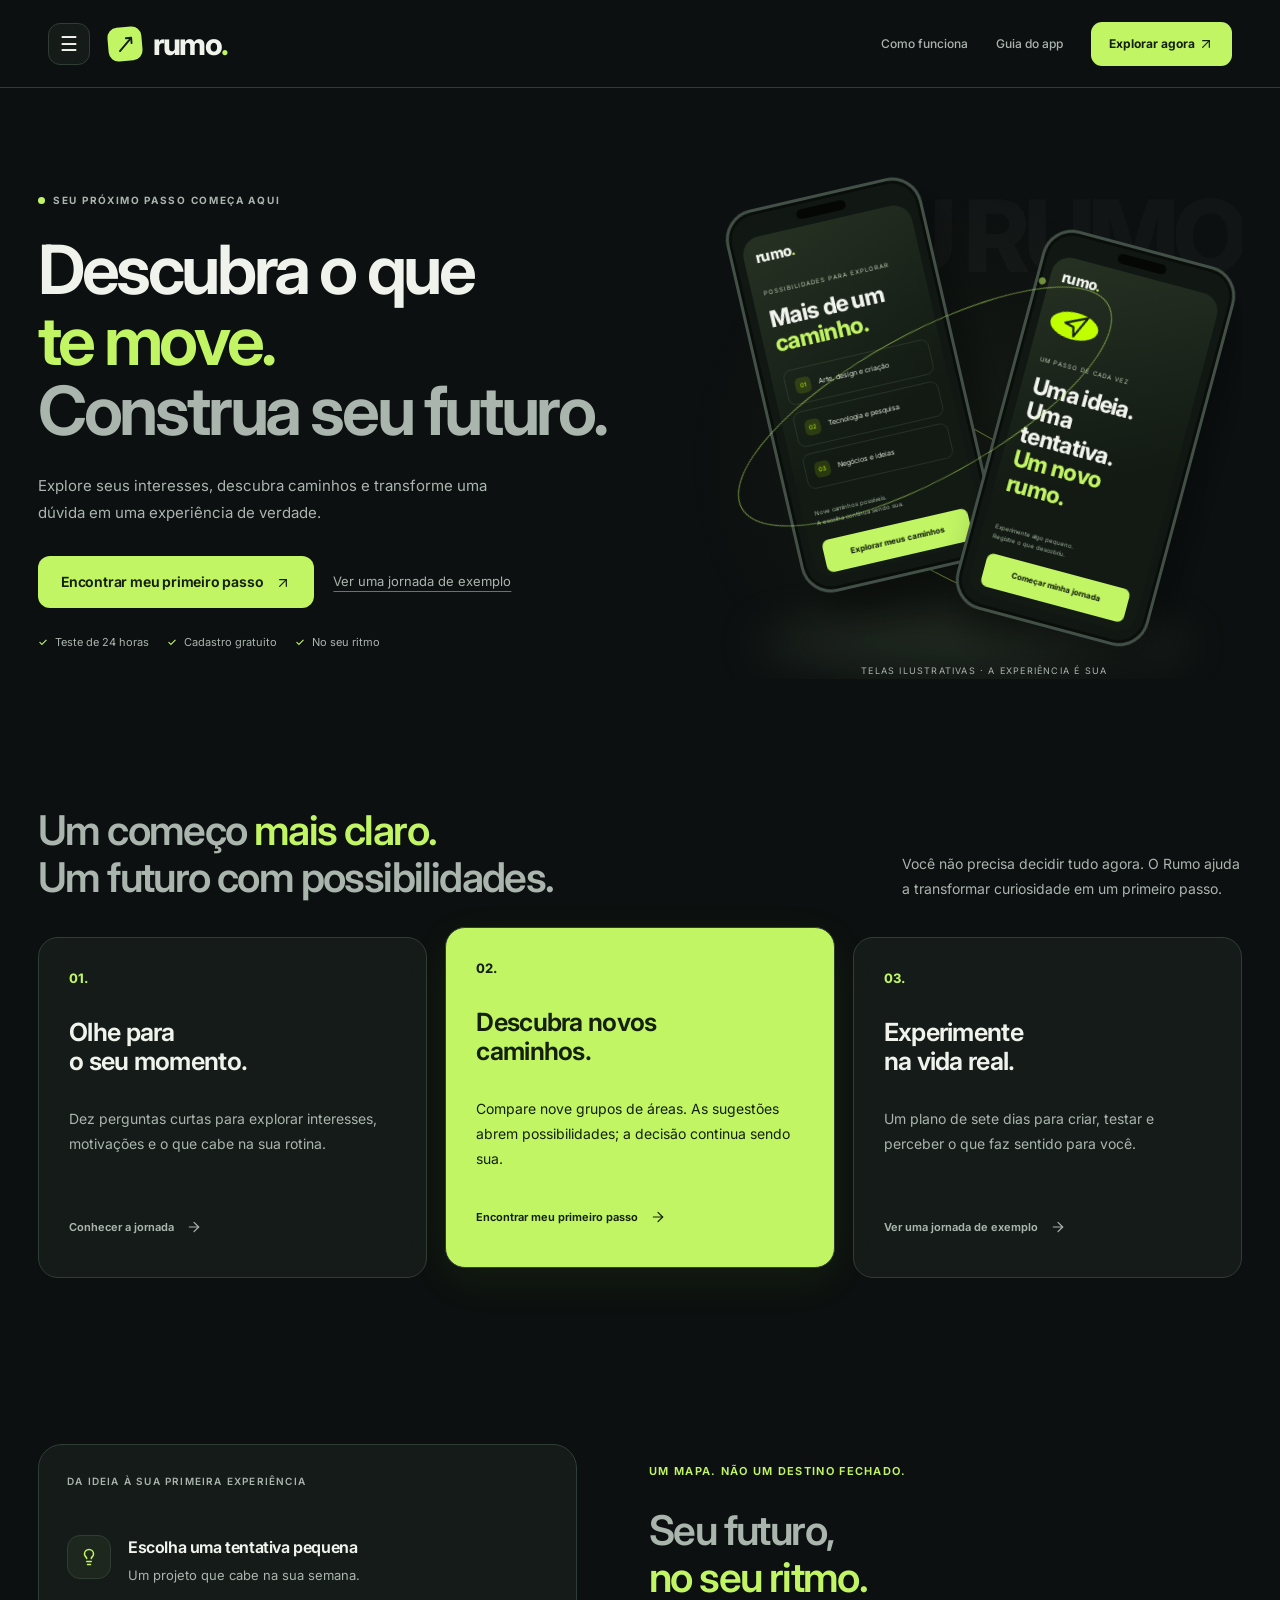
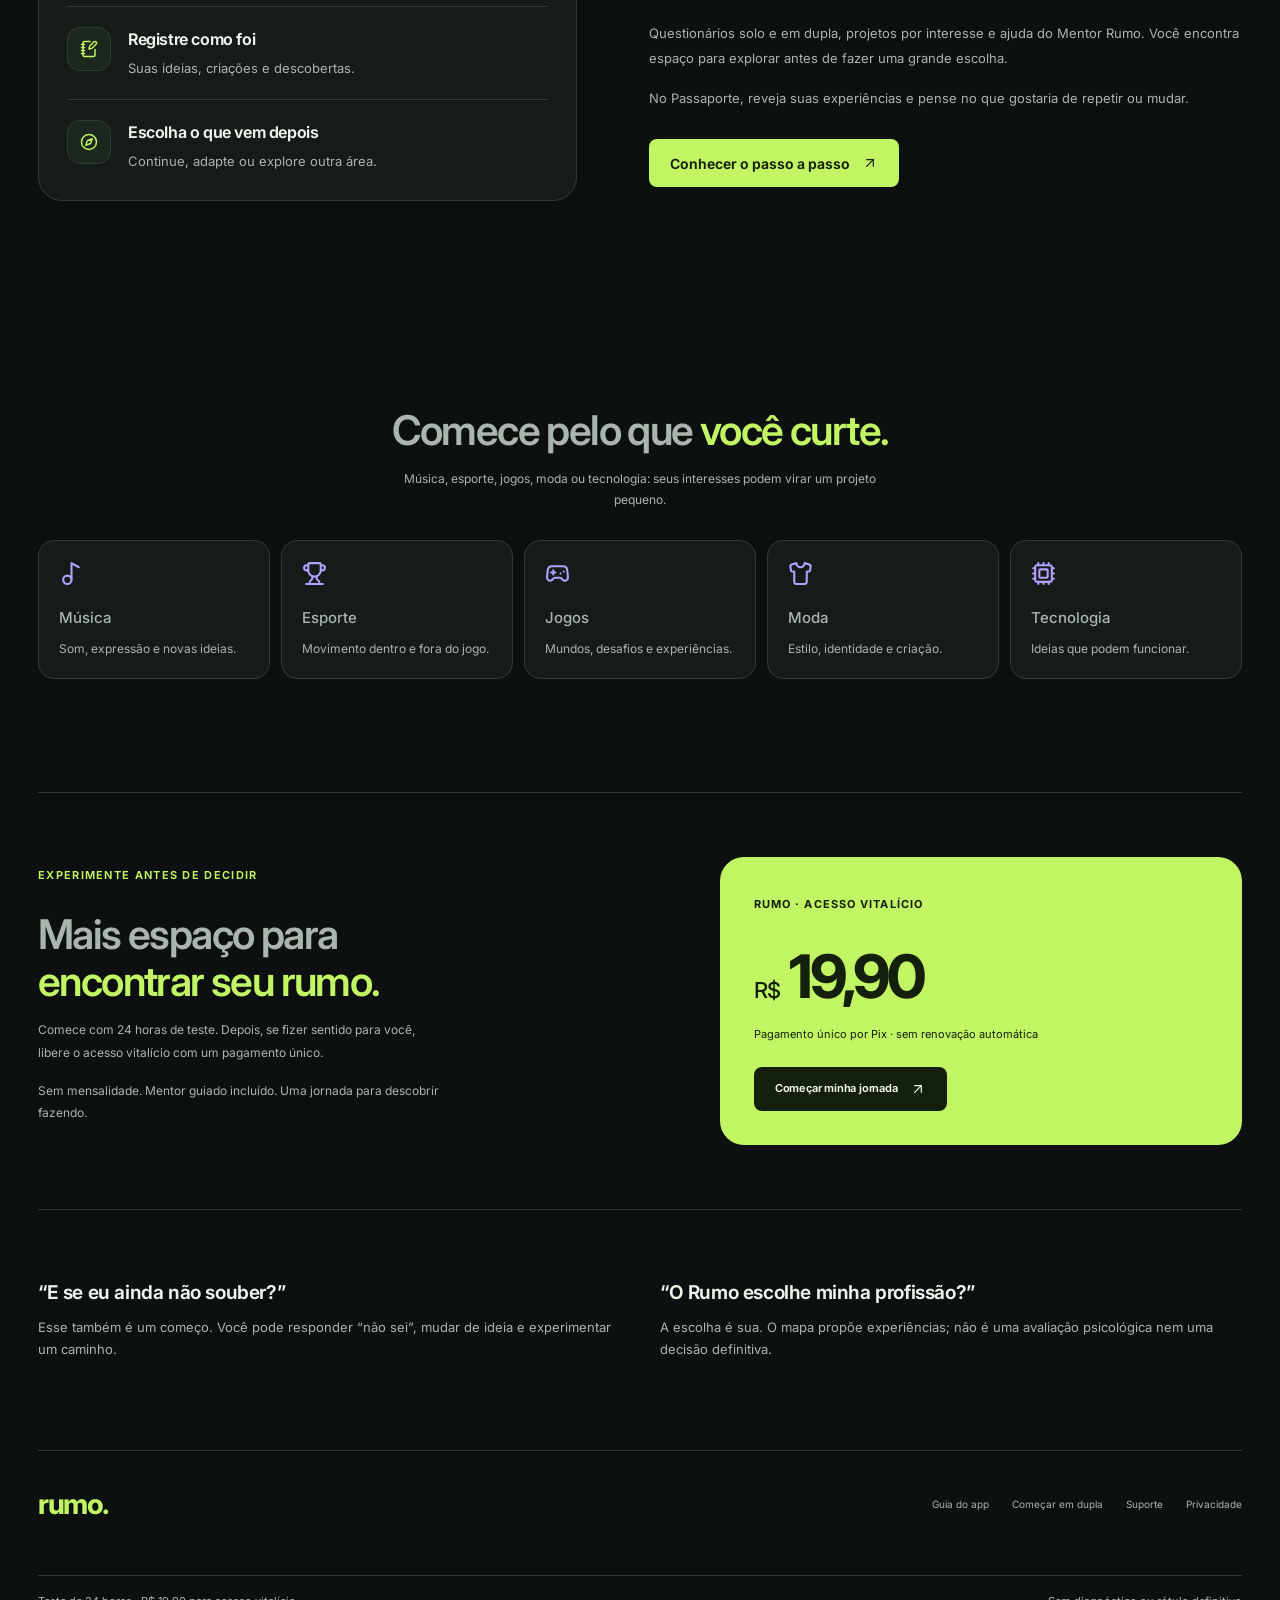
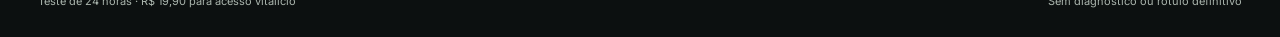
==== public/storefront.html @ 55c743b8 "Renova design de todo o Rumo com prévia navegável" ====
<!doctype html>
<html lang="pt-BR"><head><meta charset="utf-8"><meta name="viewport" content="width=device-width,initial-scale=1"><meta name="theme-color" content="#0b0d14"><meta name="description" content="Conheça seus interesses, explore nove caminhos e crie projetos no seu ritmo, sozinho ou em dupla."><title>Rumo — descubra o que te move</title><link rel="icon" href="/favicon.ico?v=rumo1" sizes="16x16 32x32 48x48"><link rel="icon" type="image/png" sizes="32x32" href="/favicon-32x32.png?v=rumo1"><link rel="icon" type="image/svg+xml" sizes="any" href="/favicon.svg?v=rumo1"><link rel="apple-touch-icon" sizes="180x180" href="/apple-touch-icon.png?v=rumo1"><style id="rumo-auth-password-style">#rumo-app-preview .ra-password-wrap{display:flex;align-items:stretch;position:relative;margin-top:8px}#rumo-app-preview .ra-password-wrap input{margin-top:0;padding-right:82px}#rumo-app-preview .ra-password-toggle{position:absolute;right:8px;top:50%;transform:translateY(-50%);border:0;background:transparent;color:var(--mint);font:inherit;font-size:12px;font-weight:700;cursor:pointer;padding:8px}
#rumo-app-preview .mc-page{max-width:1080px;margin:auto;padding-bottom:44px;color:#f7f8fa}#rumo-app-preview .mc-eyebrow{display:flex;align-items:center;gap:9px;font-size:12px;letter-spacing:1.5px;text-transform:uppercase;color:#c7ff62}#rumo-app-preview .mc-dot{width:7px;height:7px;background:#c7ff62;border-radius:50%}#rumo-app-preview .mc-intro{display:flex;justify-content:space-between;gap:35px;align-items:center;margin:35px 0 30px}#rumo-app-preview .mc-intro h1{font-size:clamp(32px,4vw,52px);letter-spacing:-2px;line-height:1.09;margin:16px 0}#rumo-app-preview .mc-intro h1 em{font-style:normal;color:#c7ff62}#rumo-app-preview .mc-intro p{color:#bbc0ce;max-width:530px;font-size:17px;line-height:1.6}#rumo-app-preview .mc-balance{border:1px solid #353b48;background:linear-gradient(135deg,#242d24,#191e2a);padding:24px;border-radius:22px;min-width:200px}#rumo-app-preview .mc-balance strong{display:block;font-size:44px;letter-spacing:-2px;margin:9px 0}#rumo-app-preview .mc-balance small{color:#bbc0ce}#rumo-app-preview .mc-preview{border:1px solid #48523a;background:#252c21;color:#e1e8d6;padding:13px 18px;border-radius:12px;font-size:13px;margin:0 0 30px}#rumo-app-preview .mc-section-title{display:flex;align-items:center;justify-content:space-between;gap:16px}#rumo-app-preview .mc-section-title h2{font-size:21px}#rumo-app-preview .mc-section-title span{font-size:13px;color:#bbc0ce}#rumo-app-preview .mc-packs{display:grid;grid-template-columns:repeat(3,1fr);gap:17px;margin:20px 0}#rumo-app-preview .mc-pack{position:relative;display:block;text-align:left;border:1px solid #363d4b;background:#191e2a;color:#fff;border-radius:20px;padding:25px;cursor:pointer;min-height:247px;transition:transform .15s,border-color .15s}#rumo-app-preview .mc-pack:hover{transform:translateY(-3px)}#rumo-app-preview .mc-pack[aria-pressed=true]{border:2px solid #c7ff62;background:linear-gradient(140deg,#293023,#1a2027);padding:24px}#rumo-app-preview .mc-pack-top{display:flex;justify-content:space-between;align-items:center;font-size:13px;color:#bbc0ce}#rumo-app-preview .mc-check{display:grid;place-items:center;width:23px;height:23px;border:1px solid #646b76;border-radius:50%;color:#151a14}#rumo-app-preview .mc-pack[aria-pressed=true] .mc-check{background:#c7ff62;border-color:#c7ff62}#rumo-app-preview .mc-pack h3{margin:24px 0 6px;font-size:23px}#rumo-app-preview .mc-pack p{color:#bbc0ce;font-size:14px;line-height:1.5;min-height:42px}#rumo-app-preview .mc-price{display:block;font-size:31px;letter-spacing:-1px;margin:22px 0 5px}#rumo-app-preview .mc-pack small{color:#bbc0ce;font-size:12px}#rumo-app-preview .mc-checkout{display:flex;justify-content:space-between;align-items:center;gap:20px;background:#1c222f;padding:21px 24px;border:1px solid #363d4b;border-radius:17px}#rumo-app-preview .mc-checkout strong{display:block;margin-bottom:6px}#rumo-app-preview .mc-checkout small{color:#bbc0ce}#rumo-app-preview .mc-explain{display:grid;grid-template-columns:repeat(3,1fr);gap:24px;border-top:1px solid #343b48;padding-top:26px;margin-top:35px}#rumo-app-preview .mc-explain span{color:#c7ff62;font-size:13px}#rumo-app-preview .mc-explain h3{font-size:15px;margin:9px 0}#rumo-app-preview .mc-explain p{color:#bbc0ce;font-size:13px;line-height:1.6}#rumo-app-preview .mc-footer{margin-top:24px;display:flex;justify-content:space-between;align-items:center;gap:16px}#rumo-app-preview .mc-footer small{color:#bbc0ce}#rumo-app-preview .mc-modal{padding:28px;border:1px solid #606a4e;border-radius:20px;background:#202735;margin:22px 0}#rumo-app-preview .mc-modal p{color:#d2d6e0;line-height:1.6}#rumo-app-preview[data-theme=light] .mc-page{color:#202631}#rumo-app-preview[data-theme=light] .mc-page p,#rumo-app-preview[data-theme=light] .mc-page small,#rumo-app-preview[data-theme=light] .mc-section-title span{color:#525e6a}#rumo-app-preview[data-theme=light] .mc-pack,#rumo-app-preview[data-theme=light] .mc-checkout,#rumo-app-preview[data-theme=light] .mc-balance,#rumo-app-preview[data-theme=light] .mc-modal{background:#fff;color:#202631;border-color:#8f9c7b}#rumo-app-preview[data-theme=light] .mc-intro h1 em,#rumo-app-preview[data-theme=light] .mc-eyebrow,#rumo-app-preview[data-theme=light] .mc-explain span{color:#476b1f}@media(max-width:700px){#rumo-app-preview .mc-intro{align-items:stretch;flex-direction:column;gap:10px}#rumo-app-preview .mc-balance{min-width:0;display:flex;align-items:center;justify-content:space-between;gap:10px;padding:18px}#rumo-app-preview .mc-balance strong{font-size:30px;margin:0}#rumo-app-preview .mc-packs{grid-template-columns:1fr}#rumo-app-preview .mc-pack{min-height:0;padding:22px}#rumo-app-preview .mc-pack[aria-pressed=true]{padding:21px}#rumo-app-preview .mc-pack h3{margin-top:15px}#rumo-app-preview .mc-pack p{min-height:0}#rumo-app-preview .mc-checkout,#rumo-app-preview .mc-footer{align-items:stretch;flex-direction:column}#rumo-app-preview .mc-explain{grid-template-columns:1fr;gap:8px}#rumo-app-preview .mc-section-title{align-items:start;flex-direction:column;gap:0}}

#rumo-app-preview .ts-account{margin:30px 0;padding:28px;background:var(--rp-surface,#191e2a);border:1px solid var(--rp-line,#363d4b);border-radius:24px;color:var(--rp-text,#f4f5f8)}#rumo-app-preview .ts-account-head{display:flex;align-items:center;gap:15px}#rumo-app-preview .ts-account h2{margin:6px 0 0;font-size:23px;color:inherit}#rumo-app-preview .ts-account-icon{width:50px;height:50px;border-radius:15px;display:grid;place-items:center;background:#c7ff6214;color:#c7ff62}#rumo-app-preview .ts-account-icon svg{width:24px;height:24px}#rumo-app-preview .ts-account-badge{margin-left:auto;border-radius:30px;padding:7px 12px;background:#c7ff6214;color:#c7ff62;font-size:12px}#rumo-app-preview .ts-account dl{padding:22px 0;margin:22px 0 0;border-bottom:1px solid var(--rp-line,#363d4b)}#rumo-app-preview .ts-account dt{font-size:13px;color:var(--rp-muted,#bbc0ce);margin-bottom:8px}#rumo-app-preview .ts-account dd{margin:0;font-size:18px;overflow-wrap:anywhere}#rumo-app-preview .ts-account-footer{display:flex;align-items:center;justify-content:space-between;gap:25px;padding-top:22px}#rumo-app-preview .ts-account-footer p{font-size:13px;line-height:1.6;color:var(--rp-muted,#bbc0ce);max-width:370px;margin:0}#rumo-app-preview .ts-logout{display:flex;gap:9px;align-items:center;justify-content:center;white-space:nowrap}#rumo-app-preview .ts-logout svg{width:17px;height:17px}#rumo-app-preview #ts-account-status:empty{display:none}#rumo-app-preview #ts-account-status{color:var(--rp-text,#f4f5f8);margin-bottom:0}#rumo-app-preview[data-theme=light] .ts-account-icon,#rumo-app-preview[data-theme=light] .ts-account-badge{color:#3f6220;background:#e6eedc}#rumo-app-preview[data-theme=light] .ts-account{background:#fff;color:#202631;border-color:#cbd2c5}#rumo-app-preview[data-theme=light] .ts-account-footer p,#rumo-app-preview[data-theme=light] .ts-account dt{color:#526044}@media(max-width:600px){#rumo-app-preview .ts-account{padding:20px}#rumo-app-preview .ts-account-footer{align-items:stretch;flex-direction:column;gap:18px}#rumo-app-preview .ts-account h2{font-size:20px}#rumo-app-preview .ts-account-head{gap:10px}#rumo-app-preview .ts-account-badge{padding:6px 8px}}

#rumo-app-preview .pc-status{color:var(--rp-text,#f4f5f8);line-height:1.6}#rumo-app-preview .pc-orders{margin-top:30px}#rumo-app-preview .pc-order{display:flex;justify-content:space-between;align-items:center;gap:15px;border:1px solid var(--rp-line,#363d4b);border-radius:15px;padding:20px;margin:12px 0}#rumo-app-preview .pc-order small{display:block;margin-top:8px;color:var(--rp-muted,#bbc0ce)}#rumo-app-preview .pc-admin-order{border:1px solid var(--rp-line,#363d4b);background:var(--rp-surface,#191e2a);padding:24px;border-radius:20px;margin:22px 0}#rumo-app-preview .pc-admin-order h2{font-size:24px}#rumo-app-preview .pc-admin-order label{display:block;margin:20px 0;font-size:14px}#rumo-app-preview .pc-details dt{font-size:12px;color:var(--rp-muted,#bbc0ce);margin-top:20px}#rumo-app-preview .pc-details dd{margin:8px 0 0;overflow-wrap:anywhere}#rumo-app-preview .pc-details input,#rumo-app-preview .pc-admin-order input[type=text],#rumo-app-preview .pc-admin-order input[name=bankReference]{display:block;width:100%;padding:14px;border:1px solid var(--rp-line,#495363);border-radius:10px;background:var(--rp-bg,#10141e);color:var(--rp-text,#fff);font:inherit;margin-top:10px}#rumo-app-preview .pc-confirm{line-height:1.6}#rumo-app-preview .pc-confirm input{accent-color:#c7ff62}#rumo-app-preview .mc-modal small{display:block;margin-top:12px;line-height:1.7;color:#d2d6e0}#rumo-app-preview[data-theme=light] .pc-details input,#rumo-app-preview[data-theme=light] .pc-admin-order input[name=bankReference]{background:#fff;color:#202631;border-color:#9ba78e}#rumo-app-preview[data-theme=light] .pc-admin-order{background:#fff;color:#202631}@media(max-width:600px){#rumo-app-preview .pc-order{align-items:stretch;flex-direction:column}#rumo-app-preview .pc-admin-order{padding:18px}#rumo-app-preview .pc-admin-order .rp-button{white-space:normal;width:100%;line-height:1.5}}
</style><style>
#rumo-app-preview .mf-hero{display:grid;grid-template-columns:100px minmax(0,1fr);gap:8px 24px;text-align:left;padding:12px 0 28px;position:relative}#rumo-app-preview .mf-badge{grid-column:2;justify-self:start;display:inline-flex;color:#c7ff62;border:1px solid #c7ff6238;border-radius:999px;padding:8px 14px;font-size:12px;font-weight:650;letter-spacing:.04em}#rumo-app-preview .mf-orb{display:grid;place-items:center;grid-column:1;grid-row:1 / span 4;margin:auto;width:84px;height:84px;border:1px solid #c7ff6280;border-radius:50%;background:radial-gradient(circle at 30% 22%,#d5ffb2 0%,#9bf2b5 20%,#49b9bb 45%,#7e77dd 73%,#293c49 100%);box-shadow:0 0 0 12px #c7ff6206,0 0 0 26px #72e3c704,0 0 55px #78dcb02c;cursor:pointer;color:#112326;transition:transform .2s,box-shadow .2s}#rumo-app-preview .mf-orb:hover{transform:scale(1.05);box-shadow:0 0 0 14px #c7ff620c,0 0 65px #78dcb040}#rumo-app-preview .mf-orb span{display:grid;place-items:center;width:52px;height:52px;border:1px solid #ffffff80;border-radius:50%;background:#ffffff18}#rumo-app-preview .mf-orb svg{width:30px;height:30px}#rumo-app-preview .mf-listening{animation:mf-pulse 1.3s ease-in-out infinite}#rumo-app-preview .mf-hero h1{grid-column:2;font-size:clamp(26px,3.4vw,38px);line-height:1.06;letter-spacing:-.04em;margin:0}#rumo-app-preview .mf-hero h1 br{display:none}#rumo-app-preview .mf-hero h1 em{font-style:normal;color:#c7ff62}#rumo-app-preview .mf-hero p{grid-column:2;font-size:14px;line-height:1.6;margin:0;color:var(--rp-muted,#bbc0ce)}#rumo-app-preview .mf-free{grid-column:2;color:var(--rp-muted,#bbc0ce);font-size:12px}#rumo-app-preview .mf-shortcuts{display:grid;gap:9px;margin-top:24px}#rumo-app-preview .mf-shortcuts button{display:flex;align-items:center;gap:10px;text-align:left;border:1px solid var(--rp-line,#363d4b);background:#ffffff04;color:var(--rp-text,#f4f5f8);border-radius:12px;padding:13px 11px;font:inherit;font-size:13px;cursor:pointer}#rumo-app-preview .mf-shortcuts svg{width:17px;height:17px;color:#c7ff62}#rumo-app-preview .mf-actions{display:flex;align-items:center;gap:8px 16px;flex-wrap:wrap;margin-top:12px}#rumo-app-preview .mf-page .ma-log{min-height:300px;max-height:530px;overflow:auto}#rumo-app-preview .mf-page .ma-bubble p{white-space:pre-line}#rumo-app-preview .mf-page .ma-compose>small{display:block;margin-top:10px;line-height:1.6;color:var(--rp-muted,#bbc0ce)}#rumo-app-preview[data-theme=light] .mf-badge{color:#416516;background:#eef7e5;border-color:#c4d9b0}#rumo-app-preview[data-theme=light] .mf-hero h1 em,#rumo-app-preview[data-theme=light] .mf-shortcuts svg{color:#416516}@keyframes mf-pulse{50%{transform:scale(1.06);box-shadow:0 0 0 18px #c7ff6214,0 0 70px #78dcb04a}}@media(prefers-reduced-motion:reduce){#rumo-app-preview .mf-listening{animation:none}#rumo-app-preview .mf-orb{transition:none}}@media(max-width:600px){#rumo-app-preview .mf-hero{grid-template-columns:64px minmax(0,1fr);gap:8px 18px;padding-top:12px}#rumo-app-preview .mf-orb{width:64px;height:64px;margin:auto}#rumo-app-preview .mf-orb span{width:44px;height:44px}#rumo-app-preview .mf-page .ma-layout{display:flex;flex-direction:column}#rumo-app-preview .mf-page .ma-context{order:2}#rumo-app-preview .mf-page .ma-chat{order:1}#rumo-app-preview .mf-shortcuts{grid-template-columns:1fr 1fr}#rumo-app-preview .mf-page .ma-log{max-height:430px}}
</style>
<style id="rumo-task-record-style">
#rumo-app-preview .rp-task-record{margin:24px 0;padding:20px;border:1px solid var(--rp-line);border-radius:14px;background:var(--rp-surface)}
#rumo-app-preview .rp-task-record label{display:block;margin:0 0 8px;font-size:16px;font-weight:650;color:var(--rp-text)}
#rumo-app-preview .rp-task-record label span{font-size:12px;font-weight:400;color:var(--rp-muted)}
#rumo-app-preview .rp-task-record p{font-size:13px;line-height:1.6;margin:0 0 14px;color:var(--rp-muted)}
#rumo-app-preview .rp-task-record textarea{display:block;box-sizing:border-box;width:100%;min-height:160px;resize:vertical;padding:14px;border:1px solid var(--rp-line);border-radius:10px;background:var(--rp-bg);color:var(--rp-text);font:inherit;font-size:16px;line-height:1.6}
#rumo-app-preview .rp-task-record textarea::placeholder{color:var(--rp-muted);opacity:1}
#rumo-app-preview .rp-task-record textarea:focus-visible{outline:2px solid var(--rp-lime);outline-offset:3px}
#rumo-app-preview .rp-task-saved p{white-space:pre-wrap;overflow-wrap:anywhere;color:var(--rp-text)}
@media(max-width:500px){#rumo-app-preview .rp-task-record{padding:16px}}
</style><style id="rumo-support-style">
#rumo-app-preview .su-page{max-width:1030px;margin:0 auto;padding-bottom:32px}
#rumo-app-preview .su-heading{margin:35px 0 34px;max-width:630px}
#rumo-app-preview .su-kicker{display:flex;align-items:center;gap:8px;color:var(--rp-muted);font-size:10px;letter-spacing:1.7px;font-weight:650}
#rumo-app-preview .su-kicker>span{width:7px;height:7px;background:#c7ff62;border-radius:50%}
#rumo-app-preview .su-heading h1{font-size:clamp(34px,5vw,52px);letter-spacing:-2px;line-height:1.09;margin:18px 0}
#rumo-app-preview .su-heading h1 em{font-style:normal;color:var(--rp-lime)}
#rumo-app-preview .su-heading>p{font-size:15px;line-height:1.7;max-width:510px}
#rumo-app-preview .su-grid{display:grid;grid-template-columns:1.1fr 1fr;gap:32px;align-items:start}
#rumo-app-preview .su-contact{border:1px solid var(--rp-line);border-radius:24px;background:radial-gradient(ellipse at 100% 0%,#c7ff6210,transparent 60%),var(--rp-surface);padding:28px}
#rumo-app-preview .su-contact-top{display:flex;align-items:center;justify-content:space-between;gap:12px;margin-bottom:26px}
#rumo-app-preview .su-chat-icon{width:55px;height:55px;border-radius:17px;display:grid;place-items:center;background:#c7ff62;color:#132006}
#rumo-app-preview .su-chat-icon svg{width:28px;height:28px}
#rumo-app-preview .su-tag{font-size:10px;letter-spacing:1.4px;color:var(--rp-muted)}
#rumo-app-preview .su-contact h2{font-size:28px;line-height:1.2;letter-spacing:-.8px;margin-bottom:16px}
#rumo-app-preview .su-contact>p{font-size:13px;line-height:1.8}
#rumo-app-preview .su-chat{border:1px solid var(--rp-line);background:var(--rp-bg);border-radius:14px 14px 4px 14px;padding:16px 18px;margin:24px 0 22px}
#rumo-app-preview .su-chat>span{font-size:9px;font-weight:650;letter-spacing:1.3px;color:var(--rp-muted)}
#rumo-app-preview .su-chat p{font-size:13px;line-height:1.6;color:var(--rp-text);margin:8px 0 0}
#rumo-app-preview .su-whatsapp{text-decoration:none;box-sizing:border-box;display:flex;align-items:center;justify-content:center;gap:10px;width:100%;min-height:54px;border:0;border-radius:12px;background:#c7ff62;color:#102005;font-size:14px;font-weight:750;padding:14px 16px}
#rumo-app-preview .su-whatsapp:hover{background:#d9ff99}
#rumo-app-preview .su-whatsapp>svg{width:21px;height:21px}
#rumo-app-preview .su-whatsapp>span{margin-left:auto;font-size:20px}
#rumo-app-preview .su-contact>small{display:block;text-align:center;font-size:10px;color:var(--rp-muted);line-height:1.6;margin:12px 0 0}
#rumo-app-preview .su-contact .su-preview-note{font-size:10px;color:var(--rp-muted);text-align:center;margin:14px 0 0}
#rumo-app-preview .su-status{border:1px solid var(--rp-line);border-radius:10px;padding:14px;margin-top:16px;font-size:12px;line-height:1.7;color:var(--rp-text);background:var(--rp-bg)}
#rumo-app-preview .su-faq{padding-top:5px}
#rumo-app-preview .su-faq>h2{margin-top:13px;font-size:25px}
#rumo-app-preview .su-faq details{border-bottom:1px solid var(--rp-line)}
#rumo-app-preview .su-faq summary{display:flex;align-items:center;justify-content:space-between;gap:15px;list-style:none;cursor:pointer;padding:20px 0;color:var(--rp-text);font-size:13px;font-weight:550}
#rumo-app-preview .su-faq summary::-webkit-details-marker{display:none}
#rumo-app-preview .su-faq summary>span{font-size:21px;color:var(--rp-muted);font-weight:400}
#rumo-app-preview .su-faq details[open] summary>span{transform:rotate(45deg)}
#rumo-app-preview .su-faq details>p{font-size:12px;line-height:1.8;padding-bottom:4px}
#rumo-app-preview .su-tip{display:flex;gap:13px;padding:21px;border:1px solid var(--rp-line);border-radius:16px;margin-top:28px}
#rumo-app-preview .su-tip>svg{flex-shrink:0;width:19px;height:19px;color:var(--rp-lime);margin-top:2px}
#rumo-app-preview .su-tip h3{font-size:13px;line-height:1.5;margin:0 0 8px}
#rumo-app-preview .su-tip p{font-size:12px;line-height:1.7;margin-bottom:6px}
#rumo-app-preview .su-tip .rp-link{font-size:12px;text-decoration:none;color:var(--rp-lime)}
#rumo-app-preview .su-footer{display:flex;align-items:center;gap:9px;margin-top:25px;font-size:10px;line-height:1.7;color:var(--rp-muted)}
#rumo-app-preview .su-footer svg{width:15px;height:15px;flex-shrink:0}
@media(max-width:690px){#rumo-app-preview .su-grid{grid-template-columns:1fr;gap:30px}#rumo-app-preview .su-contact{padding:23px;border-radius:20px}#rumo-app-preview .su-heading{margin:27px 0}#rumo-app-preview .su-faq>.su-kicker{letter-spacing:1.1px}}
</style><style id="rumo-admin-style">#rumo-app-preview .ad-page{max-width:1320px;margin:auto;padding-bottom:30px}
#rumo-app-preview .ad-header{display:flex;justify-content:space-between;gap:24px;align-items:center;margin:30px 0}
#rumo-app-preview .ad-header h1{font-size:clamp(28px,3.6vw,43px);letter-spacing:-1.5px;margin:14px 0}
#rumo-app-preview .ad-header p{font-size:13px;margin:0}
#rumo-app-preview .ad-badge{display:inline-flex;align-items:center;gap:8px;font-size:9px;letter-spacing:1.6px;color:var(--rp-lime)}
#rumo-app-preview .ad-badge svg{width:15px;height:15px}
#rumo-app-preview .ad-owner{border-left:1px solid var(--rp-line);padding-left:23px;display:grid;gap:7px;font-size:11px}
#rumo-app-preview .ad-owner span,#rumo-app-preview .ad-owner small{color:var(--rp-muted);font-size:10px}
#rumo-app-preview .ad-toolbar,#rumo-app-preview .ad-tools{display:flex;align-items:center;justify-content:space-between;gap:15px;flex-wrap:wrap}
#rumo-app-preview .ad-toolbar{padding:20px 0;border-top:1px solid var(--rp-line);border-bottom:1px solid var(--rp-line);margin-bottom:24px}
#rumo-app-preview .ad-tabs{display:flex;gap:4px;background:var(--rp-surface);border:1px solid var(--rp-line);padding:5px;border-radius:12px}
#rumo-app-preview .ad-tabs button{border:0;background:transparent;color:var(--rp-muted);font-size:12px;padding:11px 15px;border-radius:8px}
#rumo-app-preview .ad-tabs [aria-pressed=true]{background:var(--rp-lime);color:#102005;font-weight:700}
#rumo-app-preview .ad-tabs button span{background:#181e15;color:#c7ff62;padding:2px 6px;border-radius:9px;margin-left:5px}
#rumo-app-preview .ad-select{display:grid;gap:5px;font-size:9px;color:var(--rp-muted)}
#rumo-app-preview .ad-select select,#rumo-app-preview .su-forms select{background:var(--rp-surface);color:var(--rp-text);border:1px solid var(--rp-line);border-radius:8px;padding:9px 12px;font:inherit;font-size:12px;color-scheme:dark}
#rumo-app-preview[data-theme=light] .ad-select select{color-scheme:light}
#rumo-app-preview .ad-kpis{display:grid;grid-template-columns:repeat(4,minmax(0,1fr));gap:14px;margin-bottom:22px}
#rumo-app-preview .ad-kpi{background:var(--rp-surface);border:1px solid var(--rp-line);padding:20px;border-radius:16px}
#rumo-app-preview .ad-kpi>div{display:flex;justify-content:space-between;gap:10px;font-size:11px;color:var(--rp-muted)}
#rumo-app-preview .ad-kpi svg{width:16px;height:16px;color:var(--rp-lime);flex-shrink:0}
#rumo-app-preview .ad-kpi>strong{display:block;font-size:34px;letter-spacing:-1.5px;margin:14px 0 8px}
#rumo-app-preview .ad-kpi>small{display:block;line-height:1.6;font-size:9px;color:var(--rp-muted)}
#rumo-app-preview .ad-grid{display:grid;grid-template-columns:1.2fr 1fr;gap:20px;margin-bottom:20px}
#rumo-app-preview .ad-card{border:1px solid var(--rp-line);border-radius:18px;padding:25px;background:var(--rp-surface)}
#rumo-app-preview .ad-card h2{font-size:20px;line-height:1.35;letter-spacing:-.5px;margin:12px 0 20px}
#rumo-app-preview .ad-card-head{display:flex;align-items:start;justify-content:space-between;gap:15px;flex-wrap:wrap}
#rumo-app-preview .ad-card .rp-overline{font-size:9px;letter-spacing:1.5px}
#rumo-app-preview .ad-card p,#rumo-app-preview .ad-fine{font-size:11px;line-height:1.8;color:var(--rp-muted)}
#rumo-app-preview .ad-legend{display:flex;gap:6px;align-items:center;font-size:9px;color:var(--rp-muted)}
#rumo-app-preview .ad-legend b,#rumo-app-preview .ad-legend em{height:7px;width:7px;border-radius:2px;background:#c7ff62}
#rumo-app-preview .ad-legend em{background:#b49cff;margin-left:6px}
#rumo-app-preview .ad-chart{height:150px;display:flex;gap:3px;align-items:end;margin-top:20px;border-bottom:1px solid var(--rp-line);background:repeating-linear-gradient(to top,transparent 0,transparent 49px,var(--rp-line) 50px)}
#rumo-app-preview .ad-chart-day{flex:1;min-width:0;height:100%;display:flex;gap:1px;align-items:end}
#rumo-app-preview .ad-chart-day span,#rumo-app-preview .ad-chart-day em{display:block;flex:1;background:#c7ff62;border-radius:2px 2px 0 0}
#rumo-app-preview .ad-chart-day em{background:#b49cff}
#rumo-app-preview .ad-axis{display:flex;justify-content:space-between;color:var(--rp-muted);font-size:9px;margin-top:10px}
#rumo-app-preview .ad-data-table{font-size:11px;color:var(--rp-muted);margin-top:18px}
#rumo-app-preview .ad-data-table>div{max-height:240px;overflow:auto}
#rumo-app-preview .ad-data-table table{width:100%;border-collapse:collapse;text-align:left;margin-top:12px}
#rumo-app-preview .ad-data-table td,#rumo-app-preview .ad-data-table th{padding:9px;border-bottom:1px solid var(--rp-line)}
#rumo-app-preview .ad-funnel>div{display:flex;justify-content:space-between;gap:20px;padding:16px 0;border-bottom:1px solid var(--rp-line);font-size:12px}
#rumo-app-preview .ad-funnel strong{font-size:18px;color:var(--rp-lime)}
#rumo-app-preview .ad-mini{display:grid;gap:10px;border-top:1px solid var(--rp-line);padding-top:15px;font-size:11px}
#rumo-app-preview .ad-mini strong{float:right}
#rumo-app-preview .ad-routes>div{margin:20px 0}
#rumo-app-preview .ad-routes>div>div:first-child{display:flex;justify-content:space-between;gap:15px;font-size:11px;margin-bottom:10px}
#rumo-app-preview .ad-bar{height:6px;border-radius:4px;background:var(--rp-line);overflow:hidden}
#rumo-app-preview .ad-bar>span{display:block;height:100%;background:linear-gradient(90deg,#b49cff,#c7ff62);border-radius:4px}
#rumo-app-preview .ad-empty{text-align:center;border:1px dashed var(--rp-line);border-radius:12px;padding:35px 20px;color:var(--rp-muted);font-size:13px}
#rumo-app-preview .ad-empty svg{width:27px;height:27px;color:var(--rp-lime)}
#rumo-app-preview .ad-footer{display:flex;gap:10px;margin-top:24px;color:var(--rp-muted)}
#rumo-app-preview .ad-footer>svg{width:16px;flex-shrink:0}
#rumo-app-preview .ad-footer p{font-size:10px;line-height:1.7;margin:0}
#rumo-app-preview .ad-error{padding:25px;border:1px solid #c67d7d;border-radius:14px}
#rumo-app-preview .ad-rating{display:flex;align-items:center;gap:20px;margin:22px 0}
#rumo-app-preview .ad-rating>strong{font-size:60px;letter-spacing:-3px;color:var(--rp-lime)}
#rumo-app-preview .ad-review{border-top:1px solid var(--rp-line);padding:20px 0}
#rumo-app-preview .ad-review>div{display:flex;justify-content:space-between;gap:12px}
#rumo-app-preview .ad-review strong{color:var(--rp-lime)}
#rumo-app-preview .ad-review time{font-size:10px;color:var(--rp-muted)}
#rumo-app-preview .ad-review p,#rumo-app-preview .ad-ticket-message{white-space:pre-wrap;overflow-wrap:anywhere}
#rumo-app-preview .ad-ticket{padding:23px 0;border-top:1px solid var(--rp-line)}
#rumo-app-preview .ad-ticket-top{display:flex;justify-content:space-between;gap:15px;align-items:center;font-size:14px}
#rumo-app-preview .ad-status{font-size:10px;border:1px solid var(--rp-line);border-radius:20px;padding:6px 10px;color:#d1baff}
#rumo-app-preview .ad-status-resolved{color:var(--rp-lime)}
#rumo-app-preview .ad-ticket-meta{display:flex;flex-wrap:wrap;gap:15px;font-size:10px;margin:16px 0;color:var(--rp-muted)}
#rumo-app-preview .ad-ticket-meta a{color:var(--rp-lime)}
#rumo-app-preview .ad-ticket .ad-select{max-width:210px}
#rumo-app-preview .ad-pagination{display:flex;align-items:center;justify-content:space-between;gap:10px;font-size:11px;border-top:1px solid var(--rp-line);padding-top:20px}
#rumo-app-preview .su-forms{display:grid;grid-template-columns:1fr 1fr;gap:25px;margin-top:30px}
#rumo-app-preview .su-forms label{display:grid;gap:8px;font-size:12px;margin:18px 0;color:var(--rp-text)}
#rumo-app-preview .su-forms textarea{width:100%;box-sizing:border-box;border:1px solid var(--rp-line);border-radius:9px;background:var(--rp-bg);color:var(--rp-text);padding:13px;font:inherit;font-size:16px;resize:vertical}
#rumo-app-preview .su-forms [role=status]{color:var(--rp-text)}
#rumo-app-preview .su-rating{border:0;padding:0;margin:20px 0;display:flex;flex-wrap:wrap;gap:7px}
#rumo-app-preview .su-rating legend{font-size:12px;margin-bottom:10px}
#rumo-app-preview .su-rating label{display:flex;align-items:center;gap:4px;border:1px solid var(--rp-line);padding:10px;border-radius:8px;margin:0}
#rumo-app-preview .su-rating input{accent-color:#c7ff62}
@media(max-width:960px){#rumo-app-preview .ad-kpis{grid-template-columns:repeat(2,minmax(0,1fr))}#rumo-app-preview .ad-grid{grid-template-columns:1fr}#rumo-app-preview .ad-header{align-items:start;flex-direction:column}#rumo-app-preview .ad-owner{padding:0;border:0}}
@media(max-width:650px){#rumo-app-preview .su-forms{grid-template-columns:1fr}#rumo-app-preview .ad-card{padding:20px}#rumo-app-preview .ad-kpi{padding:15px}#rumo-app-preview .ad-tabs button{padding:10px}#rumo-app-preview .ad-pagination .rp-button{font-size:11px;padding:10px}#rumo-app-preview .ad-tools{width:100%}}
</style><style id="rumo-purchase-style">#rumo-app-preview .lp-page{max-width:1050px;margin:20px auto 50px}
#rumo-app-preview .lp-head{max-width:640px;margin:35px 0}
#rumo-app-preview .lp-head h1{font-size:clamp(32px,4.5vw,51px);letter-spacing:-1.7px;line-height:1.12;margin:15px 0}
#rumo-app-preview .lp-head h1 em{color:var(--rp-lime);font-style:normal}
#rumo-app-preview .lp-head p{font-size:14px;line-height:1.8}
#rumo-app-preview .lp-grid{display:grid;grid-template-columns:1.05fr 1fr;gap:25px;align-items:start}
#rumo-app-preview .lp-offer,#rumo-app-preview .lp-card{padding:28px;border:1px solid var(--rp-line);border-radius:23px;background:var(--rp-surface)}
#rumo-app-preview .lp-offer{background:radial-gradient(ellipse at 0 0,#c7ff6217,transparent 75%),var(--rp-surface);border-color:#788c43}
#rumo-app-preview .lp-label{display:inline-flex;align-items:center;gap:8px;font-size:10px;font-weight:650;letter-spacing:1.5px;color:var(--rp-lime)}
#rumo-app-preview .lp-label svg{width:16px;height:16px}
#rumo-app-preview .lp-offer h2{font-size:25px;line-height:1.3;margin:20px 0 12px}
#rumo-app-preview .lp-price{font-size:54px;font-weight:750;letter-spacing:-2.5px;line-height:1.2;margin:24px 0 8px}
#rumo-app-preview .lp-price small{font-size:16px;letter-spacing:0;font-weight:500;margin-right:5px}
#rumo-app-preview .lp-once{color:var(--rp-muted);font-size:12px;display:block;margin-bottom:25px}
#rumo-app-preview .lp-benefits{padding:0;margin:0 0 25px;list-style:none;display:grid;gap:14px;font-size:13px}
#rumo-app-preview .lp-benefits li{display:flex;gap:11px;align-items:start}
#rumo-app-preview .lp-benefits li:before{content:'✓';color:var(--rp-lime)}
#rumo-app-preview .lp-offer .rp-button{width:100%;justify-content:center;margin:8px 0}
#rumo-app-preview .lp-fine{font-size:10px!important;line-height:1.8!important;color:var(--rp-muted);margin:12px 0}
#rumo-app-preview .lp-trial{border:1px solid var(--rp-line);border-radius:12px;padding:18px;margin:20px 0;display:grid;gap:9px}
#rumo-app-preview .lp-trial strong{font-size:21px;letter-spacing:-.4px}
#rumo-app-preview .lp-trial small{font-size:11px;color:var(--rp-muted)}
#rumo-app-preview .lp-card h2{font-size:22px;margin:12px 0}
#rumo-app-preview .lp-card p{font-size:13px;line-height:1.8}
#rumo-app-preview .lp-steps{list-style:none;padding:0;margin:25px 0;counter-reset:pay}
#rumo-app-preview .lp-steps li{counter-increment:pay;display:flex;gap:13px;padding:15px 0;border-bottom:1px solid var(--rp-line);font-size:12px;line-height:1.7}
#rumo-app-preview .lp-steps li:before{content:counter(pay);display:grid;place-items:center;width:25px;height:25px;border-radius:7px;background:#b49cff20;color:var(--rp-text);flex-shrink:0;font-size:12px}
#rumo-app-preview .lp-pix{margin-top:20px;padding:20px;border:1px solid var(--rp-line);background:var(--rp-bg);border-radius:15px}
#rumo-app-preview .lp-pix label{display:block;font-size:12px;margin-bottom:10px}
#rumo-app-preview .lp-pix textarea{width:100%;box-sizing:border-box;padding:12px;border:1px solid var(--rp-line);border-radius:8px;font-size:12px;color:var(--rp-text);background:var(--rp-surface);resize:none;word-break:break-all}
#rumo-app-preview .lp-pix .rp-button{width:100%;justify-content:center;margin-top:12px}
#rumo-app-preview .lp-pix dl{font-size:11px;margin:16px 0}
#rumo-app-preview .lp-pix dt{color:var(--rp-muted);margin-top:12px}
#rumo-app-preview .lp-pix dd{margin:4px 0;overflow-wrap:anywhere}
#rumo-app-preview .lp-state{padding:18px;border-radius:12px;border:1px solid var(--rp-line);background:#b49cff10;font-size:12px;margin-top:20px}
#rumo-app-preview .lp-state strong{display:block;color:var(--rp-lime);margin-bottom:8px}
#rumo-app-preview .lp-nav{display:flex;justify-content:space-between;gap:15px;align-items:center;flex-wrap:wrap}
#rumo-app-preview .lp-account{display:grid;gap:4px;font-size:10px;color:var(--rp-muted)}
#rumo-app-preview .lp-account strong{color:var(--rp-text);font-size:11px}
#rumo-app-preview .lp-faq{margin-top:30px;border-top:1px solid var(--rp-line)}
#rumo-app-preview .lp-faq details{border-bottom:1px solid var(--rp-line);font-size:13px;padding:18px 0}
#rumo-app-preview .lp-faq summary{cursor:pointer;font-weight:600}
#rumo-app-preview .lp-faq p{font-size:12px;line-height:1.8;margin-bottom:0}
#rumo-app-preview .lp-banner{display:flex;align-items:center;justify-content:space-between;gap:15px;flex-wrap:wrap;padding:12px 20px;border-bottom:1px solid var(--rp-line);background:var(--rp-surface);font-size:11px}
#rumo-app-preview .lp-banner span{color:var(--rp-muted)}
#rumo-app-preview .lp-banner a{color:var(--rp-lime);font-weight:650}
#rumo-app-preview .lp-check{display:flex;gap:10px;align-items:start;font-size:12px;line-height:1.7;margin:20px 0}
#rumo-app-preview .lp-check input{margin-top:5px;accent-color:#c7ff62}
#rumo-app-preview .lp-approve input[type=text]{display:block;width:100%;box-sizing:border-box;margin-top:10px;padding:12px;border:1px solid var(--rp-line);border-radius:9px;background:var(--rp-bg);color:var(--rp-text);font-size:16px}
#rumo-app-preview .lp-approve .rp-actions{flex-wrap:wrap}
#rumo-app-preview .lp-error{padding:18px;border:1px solid #b98080;border-radius:12px;margin:20px 0;font-size:13px}
@media(max-width:700px){#rumo-app-preview .lp-grid{grid-template-columns:1fr}#rumo-app-preview .lp-offer,#rumo-app-preview .lp-card{padding:23px}#rumo-app-preview .lp-head{margin:25px 0}}
</style></head><body>
<div id="rumo-app-preview" aria-label="Rumo: explore seus caminhos e crie seus projetos">
<style>

#rumo-app-preview{color-scheme:dark;--bg:#0b0d14;--panel:#151923;--panel2:#202432;--line:#32394b;--text:#f5f5f0;--muted:#b2b9cc;--mint:#c7ff62;--purple:#b4a0ff;--blue:#99cfff}#rumo-app-preview *{box-sizing:border-box}#rumo-app-preview{margin:0;background:var(--bg);color:var(--text);font:16px/1.6 system-ui,-apple-system,BlinkMacSystemFont,"Segoe UI",sans-serif}#rumo-app-preview button,#rumo-app-preview input,#rumo-app-preview textarea{font:inherit}#rumo-app-preview button,#rumo-app-preview a{-webkit-tap-highlight-color:transparent}#rumo-app-preview button{cursor:pointer}#rumo-app-preview button:disabled{opacity:.4;cursor:not-allowed}#rumo-app-preview button:focus-visible,#rumo-app-preview a:focus-visible,#rumo-app-preview input:focus-visible,#rumo-app-preview textarea:focus-visible{outline:3px solid var(--mint);outline-offset:4px}#rumo-app-preview a{color:inherit}#rumo-app-preview button{color:inherit}#rumo-app-preview button svg{pointer-events:none}#rumo-app-preview .skip{position:fixed;top:-80px;left:20px;background:var(--mint);color:#101820;padding:12px;z-index:30}#rumo-app-preview .skip:focus{top:10px}#rumo-app-preview .shell{max-width:1500px;margin:auto;min-height:100vh;display:grid;grid-template-columns:230px 1fr}#rumo-app-preview .sidebar{padding:34px 24px;border-right:1px solid var(--line);position:sticky;top:0;height:100vh;display:flex;flex-direction:column;gap:40px}#rumo-app-preview .brand{border:0;background:none;display:flex;align-items:center;gap:11px;font-size:28px;font-weight:850;letter-spacing:-1px;text-decoration:none;padding:0}#rumo-app-preview .brand-icon{display:grid;place-items:center;width:37px;height:37px;border-radius:12px;background:var(--mint);color:#152424;font-size:28px;line-height:1}#rumo-app-preview .tiny{font-size:12px;letter-spacing:1.8px;text-transform:uppercase;font-weight:700;color:var(--muted)}#rumo-app-preview nav{display:grid;gap:8px}#rumo-app-preview .nav-btn{border:0;background:transparent;text-align:left;border-radius:12px;padding:12px 14px;color:var(--muted);display:flex;align-items:center;gap:12px}#rumo-app-preview .nav-btn.active{background:#202c36;color:var(--mint)}#rumo-app-preview .sidebar-bottom{margin-top:auto;font-size:12px;color:var(--muted)}#rumo-app-preview .privacy-link{border:0;background:none;padding:10px 0;color:var(--muted);text-decoration:underline;text-underline-offset:4px}#rumo-app-preview .main{min-width:0;padding:0 48px 30px}#rumo-app-preview .topbar{min-height:92px;display:flex;align-items:center;justify-content:space-between;gap:12px;border-bottom:1px solid var(--line)}#rumo-app-preview .status{font-size:12px;border:1px solid var(--line);border-radius:30px;padding:7px 12px;color:var(--muted);display:flex;align-items:center;gap:7px}#rumo-app-preview .dot{width:6px;height:6px;background:var(--mint);border-radius:50%}#rumo-app-preview .avatar{border-radius:50%;background:#2a304d;width:32px;height:32px;display:grid;place-items:center;font-size:13px;color:var(--purple)}#rumo-app-preview .page{animation:appear .3s ease}@keyframes appear{from{opacity:0;transform:translateY(7px)}to{opacity:1;transform:none}}#rumo-app-preview .hero{display:grid;grid-template-columns:1.25fr 1fr;gap:24px;padding:58px 0 36px;align-items:center}#rumo-app-preview .eyebrow{display:flex;align-items:center;gap:8px;color:var(--mint);font-size:12px;text-transform:uppercase;font-weight:750;letter-spacing:1.7px}#rumo-app-preview h1{font-size:clamp(34px,4.2vw,60px);line-height:1.08;letter-spacing:-2px;margin:20px 0}#rumo-app-preview h1 em{font-style:normal;color:var(--mint)}#rumo-app-preview h2{font-size:25px;letter-spacing:-.7px;line-height:1.3;margin:0 0 8px}#rumo-app-preview h3{font-size:18px;line-height:1.4;margin:0 0 9px}#rumo-app-preview p{margin:0 0 16px}#rumo-app-preview .muted{color:var(--muted)}#rumo-app-preview .lead{color:var(--muted);font-size:16px;max-width:480px}#rumo-app-preview .rumo-btn{border:0;border-radius:10px;background:var(--mint);color:#16231c;font-weight:750;padding:13px 20px;display:inline-flex;align-items:center;justify-content:center;gap:10px;text-decoration:none;line-height:1.4}#rumo-app-preview .rumo-btn:hover{filter:brightness(1.06)}#rumo-app-preview .rumo-btn.secondary{background:var(--panel2);color:var(--text);border:1px solid var(--line)}#rumo-app-preview .rumo-btn.ghost{background:none;color:var(--muted);border:1px solid var(--line)}#rumo-app-preview .rumo-btn.danger{background:#4c2532;color:#ffd3dc}#rumo-app-preview .actions{display:flex;gap:12px;flex-wrap:wrap;align-items:center;margin:22px 0}#rumo-app-preview .micro{font-size:12px;color:var(--muted)}#rumo-app-preview .hero-art{min-height:355px;position:relative;display:grid;place-items:center;background:radial-gradient(ellipse,#24353580,transparent 70%)}#rumo-app-preview .orbit{position:absolute;width:290px;height:290px;border-radius:50%;border:1px dashed #41513c;transform:rotate(-20deg)}#rumo-app-preview .orbit:after{content:"";position:absolute;inset:30px;border:1px solid #2d3b3d;border-radius:50%}#rumo-app-preview .art-card{z-index:1;width:260px;transform:rotate(-6deg);background:linear-gradient(140deg,#202b40,#161f30);border:1px solid #43506b;border-radius:22px;padding:24px;box-shadow:0 25px 70px #0006}#rumo-app-preview .art-card h3{font-size:21px;margin:15px 0 8px}#rumo-app-preview .art-icon{background:#b7f78920;color:var(--mint);border-radius:14px;display:grid;place-items:center;width:54px;height:54px;font-size:30px}#rumo-app-preview .art-row{display:flex;gap:8px;margin-top:18px}#rumo-app-preview .art-row span{height:6px;border-radius:8px;background:#3c475b;flex:1}#rumo-app-preview .art-row span:first-child{background:var(--mint)}#rumo-app-preview .float-tag{position:absolute;z-index:2;background:#24223e;color:#d0c5ff;border:1px solid #514c73;border-radius:12px;padding:10px 15px;font-size:13px;font-weight:650;right:0;top:35px;transform:rotate(8deg)}#rumo-app-preview .float-tag.bottom{top:auto;bottom:18px;left:0;right:auto;background:#1c3435;color:#b8e5e6;border-color:#315357;transform:rotate(5deg)}#rumo-app-preview .section-line{display:flex;justify-content:space-between;align-items:center;gap:14px;margin:20px 0}#rumo-app-preview .section-line p{margin:0}#rumo-app-preview .grid{display:grid;grid-template-columns:repeat(3,1fr);gap:16px}#rumo-app-preview .rumo-card{border:1px solid var(--line);background:var(--panel);border-radius:16px;padding:23px}#rumo-app-preview .rumo-card p{font-size:14px;color:var(--muted)}#rumo-app-preview .icon{width:38px;height:38px;border-radius:12px;display:grid;place-items:center;background:#b4a1ff1c;color:var(--purple);font-size:19px;margin-bottom:18px}#rumo-app-preview .rumo-card:nth-child(2) .icon{background:#9bc8ff1c;color:var(--blue)}#rumo-app-preview .rumo-card:nth-child(3) .icon{background:#b7f7891c;color:var(--mint)}#rumo-app-preview .card-num{float:right;color:#65718a;font-size:12px;font-weight:700}#rumo-app-preview .banner{background:linear-gradient(110deg,#23253f,#172d33);border:1px solid #36415a;border-radius:16px;padding:24px;display:flex;justify-content:space-between;align-items:center;gap:20px;margin:26px 0}#rumo-app-preview .banner p{margin:4px 0 0;color:var(--muted);font-size:14px}#rumo-app-preview footer{margin-top:40px;padding-top:20px;border-top:1px solid var(--line);display:flex;justify-content:space-between;gap:15px;color:var(--muted);font-size:12px}#rumo-app-preview .content{padding:38px 0}#rumo-app-preview .narrow{max-width:760px;margin:0 auto}#rumo-app-preview .back{background:none;border:0;color:var(--muted);padding:5px 0;margin-bottom:20px}#rumo-app-preview .progress-label{display:flex;justify-content:space-between;gap:12px;font-size:12px;color:var(--muted);margin-bottom:8px}#rumo-app-preview .rumo-progress{height:6px;background:#252e44;border-radius:10px;overflow:hidden;margin-bottom:32px}#rumo-app-preview .rumo-progress>span{display:block;height:100%;background:var(--mint);border-radius:10px;transition:width .25s}#rumo-app-preview .question-title{font-size:clamp(24px,3vw,34px);letter-spacing:-.8px;line-height:1.25;margin:12px 0}#rumo-app-preview .options{display:grid;grid-template-columns:1fr 1fr;gap:12px;margin:26px 0}#rumo-app-preview .option{display:flex;gap:11px;align-items:center;text-align:left;background:var(--panel);border:1px solid var(--line);padding:17px;border-radius:12px;min-height:72px}#rumo-app-preview .option:hover{border-color:#687d83}#rumo-app-preview .option.selected{border-color:var(--mint);background:#b7f78910}#rumo-app-preview .option .check{width:20px;height:20px;flex-shrink:0;border:1px solid #627087;border-radius:6px;display:grid;place-items:center;font-size:13px}#rumo-app-preview .option.selected .check{background:var(--mint);border-color:var(--mint);color:#182418}#rumo-app-preview .question-nav{display:flex;justify-content:space-between;align-items:center;gap:14px}#rumo-app-preview .chip{display:inline-block;font-size:12px;border:1px solid #444064;color:#d0c5ff;background:#b4a1ff10;border-radius:30px;padding:4px 10px;margin:0 4px 6px 0}#rumo-app-preview .result-intro{max-width:710px}#rumo-app-preview .route-grid{display:grid;grid-template-columns:repeat(3,1fr);gap:16px;margin:24px 0}#rumo-app-preview .route{position:relative;display:flex;flex-direction:column}#rumo-app-preview .route .rumo-btn{margin-top:auto}#rumo-app-preview .route ul{padding-left:19px;color:var(--muted);font-size:13px}#rumo-app-preview .route .reason{color:var(--text);font-size:14px}#rumo-app-preview .label{font-size:11px;text-transform:uppercase;letter-spacing:1.4px;color:var(--mint);font-weight:700;margin:16px 0 6px}#rumo-app-preview .notice{border-left:3px solid var(--purple);padding:12px 16px;background:#b4a1ff0a;color:var(--muted);font-size:13px;border-radius:0 8px 8px 0;margin:20px 0}#rumo-app-preview .table-wrap{overflow:auto;border:1px solid var(--line);border-radius:12px;margin:20px 0}#rumo-app-preview table{border-collapse:collapse;width:100%;font-size:13px}#rumo-app-preview th,#rumo-app-preview td{text-align:left;padding:15px;border-bottom:1px solid var(--line);min-width:150px;vertical-align:top}#rumo-app-preview th{background:var(--panel2);color:var(--text)}#rumo-app-preview td{color:var(--muted)}#rumo-app-preview tr:last-child td{border:0}#rumo-app-preview .plan-grid{display:grid;grid-template-columns:1fr 300px;gap:22px;margin-top:25px}#rumo-app-preview .day{display:flex;gap:14px;padding:18px 0;border-bottom:1px solid var(--line)}#rumo-app-preview .day input{appearance:none;min-width:24px;height:24px;border:1px solid #5a6884;border-radius:7px;margin:3px 0 0;cursor:pointer}#rumo-app-preview .day input:checked{background:var(--mint);border-color:var(--mint)}#rumo-app-preview .day input:checked:after{content:'✓';display:block;text-align:center;color:#16231c;font-size:16px}#rumo-app-preview .day strong{display:block;font-size:14px}#rumo-app-preview .day span{font-size:13px;color:var(--muted)}#rumo-app-preview textarea{width:100%;background:var(--bg);color:var(--text);border:1px solid var(--line);border-radius:10px;min-height:90px;padding:12px;resize:vertical;margin:8px 0 20px}#rumo-app-preview label{font-size:14px}#rumo-app-preview .saved{color:var(--mint);font-size:12px}#rumo-app-preview .empty{text-align:center;max-width:540px;margin:50px auto;padding:35px}#rumo-app-preview .empty .icon{margin:0 auto 20px}#rumo-app-preview .pair{display:grid;grid-template-columns:1fr 1fr;gap:16px}#rumo-app-preview .steps-small{padding:0;list-style:none}#rumo-app-preview .steps-small li{font-size:13px;padding:11px 0;border-bottom:1px solid var(--line);color:var(--muted)}#rumo-app-preview dialog{background:var(--panel);color:var(--text);border:1px solid var(--line);border-radius:20px;max-width:530px;width:calc(100% - 32px);padding:28px;max-height:85vh;overflow:auto}#rumo-app-preview dialog::backdrop{background:#000a;backdrop-filter:blur(5px)}#rumo-app-preview dialog p{color:var(--muted);font-size:14px}#rumo-app-preview .close{float:right;background:none;border:0;font-size:23px;color:var(--muted)}#rumo-app-preview #toast{position:fixed;bottom:24px;left:50%;transform:translateX(-50%);background:var(--mint);color:#15221a;padding:12px 20px;border-radius:10px;box-shadow:0 10px 40px #0007;font-size:14px;z-index:25;max-width:90vw}#rumo-app-preview #toast:empty{display:none}#rumo-app-preview .is-demo{background:#b4a1ff18;border:1px solid #5a4c88;border-radius:12px;padding:12px 16px;font-size:13px;color:#ddd3ff;margin-bottom:20px}#rumo-app-preview .text-link{border:0;background:none;color:var(--mint);text-decoration:underline;padding:0}#rumo-app-preview .hero-note{display:flex;align-items:center;gap:8px;margin-top:16px}#rumo-app-preview .print-only{display:none}
@media(min-width:1400px){#rumo-app-preview .hero{padding-top:75px}}@media(max-width:1150px){#rumo-app-preview .shell{grid-template-columns:190px 1fr}#rumo-app-preview .sidebar{padding:28px 16px}#rumo-app-preview .main{padding:0 28px 25px}#rumo-app-preview .route-grid{grid-template-columns:1fr}#rumo-app-preview .route{display:block}#rumo-app-preview .hero-art{transform:scale(.9)}#rumo-app-preview .plan-grid{grid-template-columns:1fr 260px}#rumo-app-preview .hero h1{font-size:43px}}
@media(max-width:800px){#rumo-app-preview .shell{display:block}#rumo-app-preview .sidebar{height:auto;position:relative;padding:18px 22px 0;border-right:0;gap:16px;border-bottom:1px solid var(--line)}#rumo-app-preview .brand{font-size:25px}#rumo-app-preview .brand-icon{width:32px;height:32px;font-size:25px}#rumo-app-preview nav{display:flex;overflow:auto;gap:6px;padding-bottom:12px}#rumo-app-preview .nav-btn{white-space:nowrap;font-size:13px;padding:10px 12px}#rumo-app-preview .sidebar-bottom{display:none}#rumo-app-preview .main{padding:0 22px 24px}#rumo-app-preview .topbar{min-height:65px}#rumo-app-preview .hero{padding:32px 0 20px;grid-template-columns:1fr 1fr;gap:10px}#rumo-app-preview .hero h1{font-size:40px}#rumo-app-preview .hero-art{min-height:310px;transform:scale(.85);margin:-20px}#rumo-app-preview .lead{font-size:14px}#rumo-app-preview .grid{grid-template-columns:1fr}#rumo-app-preview .rumo-card{padding:20px}#rumo-app-preview .rumo-card p{margin-bottom:0}#rumo-app-preview .grid .icon{float:left;margin:0 15px 16px 0}#rumo-app-preview .grid h3{font-size:17px}#rumo-app-preview .plan-grid{grid-template-columns:1fr}#rumo-app-preview .pair{grid-template-columns:1fr}#rumo-app-preview footer{flex-wrap:wrap}#rumo-app-preview .banner{align-items:flex-start}#rumo-app-preview .banner .rumo-btn{flex-shrink:0}}
@media(max-width:560px){#rumo-app-preview .hero{display:block}#rumo-app-preview .hero h1{font-size:45px}#rumo-app-preview .hero-art{min-height:280px;margin:-10px 0 0;transform:scale(.86)}#rumo-app-preview .hero .actions{margin-bottom:0}#rumo-app-preview .topbar .tiny{font-size:10px}#rumo-app-preview .status{font-size:10px;padding:5px 9px}#rumo-app-preview .hero-note{font-size:11px}#rumo-app-preview .content{padding-top:27px}#rumo-app-preview .options{grid-template-columns:1fr;gap:9px}#rumo-app-preview .option{min-height:58px;padding:13px}#rumo-app-preview .question-nav{flex-wrap:wrap}#rumo-app-preview .banner{flex-direction:column}#rumo-app-preview .question-title{font-size:27px}#rumo-app-preview .main{padding-left:18px;padding-right:18px}#rumo-app-preview .section-line{align-items:flex-start}#rumo-app-preview .section-line .micro{max-width:100px;text-align:right}#rumo-app-preview .rumo-card{padding:20px}#rumo-app-preview .actions .rumo-btn{font-size:14px}#rumo-app-preview h1{letter-spacing:-1.6px}#rumo-app-preview .route-grid{gap:13px}}
@media(prefers-reduced-motion:reduce){#rumo-app-preview *{animation:none!important;transition:none!important;scroll-behavior:auto!important}}@media print{#rumo-app-preview{background:white;color:#111;font-size:11pt}#rumo-app-preview .shell{display:block}#rumo-app-preview .sidebar,#rumo-app-preview .topbar,#rumo-app-preview footer,#rumo-app-preview .actions,#rumo-app-preview .rumo-btn,#rumo-app-preview .back,#rumo-app-preview #toast,#rumo-app-preview dialog,#rumo-app-preview .no-print{display:none!important}#rumo-app-preview .main{padding:0}#rumo-app-preview .rumo-card,#rumo-app-preview .notice{background:white;color:#111;border:1px solid #aaa;break-inside:avoid}#rumo-app-preview .muted,#rumo-app-preview .rumo-card p,#rumo-app-preview .label,#rumo-app-preview .reason,#rumo-app-preview .day span,#rumo-app-preview td{color:#333!important}#rumo-app-preview h1 em,#rumo-app-preview .eyebrow{color:#333}#rumo-app-preview .route-grid{display:block}#rumo-app-preview .route{margin:12px 0}#rumo-app-preview .plan-grid{display:block}#rumo-app-preview textarea{color:#111;background:white;border-color:#aaa}#rumo-app-preview .print-only{display:block}#rumo-app-preview .content{padding:10px 0}}#rumo-app-preview{--coral:#ffb39b;--control:#71809a}#rumo-app-preview{background:radial-gradient(ellipse at 90% 0,#b4a0ff06,transparent 50%),var(--bg)}#rumo-app-preview .option{border-color:var(--control)}#rumo-app-preview .day input{border-color:var(--control)}#rumo-app-preview textarea{border-color:var(--control)}#rumo-app-preview .brand-icon{background:var(--mint);color:#11170a;box-shadow:none}#rumo-app-preview .nav-btn{transition:background .2s,color .2s}#rumo-app-preview .nav-btn.active{background:#c7ff6212;color:var(--mint)}#rumo-app-preview .rumo-btn{border-radius:12px;min-height:48px;transition:transform .18s,background .18s;letter-spacing:-.2px}#rumo-app-preview .rumo-btn:hover:not(:disabled){transform:translateY(-2px)}#rumo-app-preview .rumo-btn:active:not(:disabled){transform:translateY(0)}#rumo-app-preview .rumo-btn.secondary,#rumo-app-preview .rumo-btn.ghost{border-color:#627087}#rumo-app-preview .rumo-card{box-shadow:0 8px 20px #00000012}#rumo-app-preview .question-title{max-width:700px}#rumo-app-preview .option .check{border-color:#93a0b8}#rumo-app-preview .status .dot{box-shadow:0 0 12px #c7ff6255}#rumo-app-preview .topbar{gap:20px}#rumo-app-preview .home-brand,#rumo-app-preview .home-toplinks{display:none}#rumo-app-preview[data-screen="home"] .shell{display:block;max-width:1440px}#rumo-app-preview[data-screen="home"] .sidebar{display:none}#rumo-app-preview[data-screen="home"] .main{padding:0 64px 30px}#rumo-app-preview[data-screen="home"] .topbar{min-height:100px}#rumo-app-preview[data-screen="home"] .home-brand{display:flex}#rumo-app-preview[data-screen="home"] .home-toplinks{display:flex;gap:24px;align-items:center;margin-left:auto}#rumo-app-preview[data-screen="home"] .app-topline{display:none}#rumo-app-preview .home-toplinks button{background:none;border:0;font-size:13px;color:var(--muted);padding:6px}#rumo-app-preview .home-toplinks button:hover{color:var(--mint)}#rumo-app-preview .launch-tag{color:var(--mint);font-size:11px;letter-spacing:1.2px;display:flex;gap:7px;align-items:center}#rumo-app-preview .launch-tag:before{content:'';width:6px;height:6px;border-radius:50%;background:var(--mint)}#rumo-app-preview .home-hero{display:grid;grid-template-columns:1.18fr 1fr;gap:28px;align-items:center;padding:73px 0 58px;position:relative}#rumo-app-preview .home-hero h1{font-size:clamp(50px,5.4vw,78px);font-weight:850;line-height:1.01;letter-spacing:-4.5px;margin:25px 0 26px}#rumo-app-preview .home-hero h1 em{display:inline-block;position:relative}#rumo-app-preview .hero-kicker{font-size:11px;letter-spacing:2px;display:flex;gap:10px;align-items:center;color:var(--muted);text-transform:uppercase}#rumo-app-preview .hero-kicker span{padding:4px 9px;border-radius:4px;color:var(--mint);border:1px solid #4f6638;background:#c7ff6206;letter-spacing:1px}#rumo-app-preview .home-hero .lead{font-size:16px;line-height:1.8;max-width:425px}#rumo-app-preview .home-hero .rumo-btn{padding:16px 22px}#rumo-app-preview .home-hero .actions{gap:18px;margin:26px 0 15px}#rumo-app-preview .subtle-link{background:transparent;border:0;color:var(--text);font-size:13px;text-decoration:underline;text-decoration-color:#637087;text-underline-offset:5px;padding:8px 0}#rumo-app-preview .hero-proof{font-size:11px;display:flex;gap:16px;color:var(--muted);align-items:center}#rumo-app-preview .hero-proof b{font-weight:400;color:var(--mint);margin-right:4px}#rumo-app-preview .world{position:relative;min-height:490px;isolation:isolate}#rumo-app-preview .world:before{content:'';position:absolute;inset:50px -20px 20px;z-index:-1;background:radial-gradient(ellipse,#b4a0ff12,transparent 65%)}#rumo-app-preview .world-grid{position:absolute;inset:0;opacity:.25;background-image:radial-gradient(#737f9c 1px,transparent 1px);background-size:24px 24px;mask-image:radial-gradient(ellipse,black,transparent 73%)}#rumo-app-preview .world-routes{position:absolute;inset:0;width:100%;height:100%;overflow:visible}#rumo-app-preview .world-routes .path{fill:none;stroke:#576147;stroke-width:1;stroke-dasharray:4 7}#rumo-app-preview .world-routes .path2{stroke:#605477}#rumo-app-preview .world-core{position:absolute;left:49%;top:47%;transform:translate(-50%,-50%);width:165px;height:165px;display:grid;place-items:center;border-radius:50%;background:linear-gradient(135deg,#32392b 0%,#0c0f13 47%,#282c40 100%);border:1px solid #56604e;box-shadow:inset 0 0 0 10px #ffffff03,0 24px 50px #0008}#rumo-app-preview .world-core:before{content:'';position:absolute;inset:15px;border:1px solid #647049;border-radius:50%;background:radial-gradient(ellipse at 30% 10%,#c7ff6225,transparent 65%)}#rumo-app-preview .world-core svg{width:75px;height:75px;position:relative;filter:drop-shadow(0 4px 7px #0009)}#rumo-app-preview .world-label{position:absolute;left:49%;top:69%;transform:translateX(-50%);text-align:center;color:var(--muted);font-size:10px;letter-spacing:3px;white-space:nowrap}#rumo-app-preview .world-note{position:absolute;left:48%;top:78%;color:var(--mint);font-size:12px;transform:rotate(-8deg)}#rumo-app-preview .world-tile{position:absolute;width:169px;background:#1b202d;border:1px solid #4b5368;border-radius:17px;padding:17px;box-shadow:0 15px 30px #0005;animation:float 7s ease-in-out infinite}#rumo-app-preview .world-tile small{display:block;color:var(--muted);font-size:9px;text-transform:uppercase;letter-spacing:1.5px;margin-bottom:9px}#rumo-app-preview .world-tile strong{font-size:15px;display:block;letter-spacing:-.3px}#rumo-app-preview .world-tile .tile-symbol{font-size:25px;display:block;margin-bottom:9px;line-height:1;color:var(--mint)}#rumo-app-preview .world-tile.one{top:7%;left:4%;transform:rotate(-9deg);background:linear-gradient(135deg,#282f25,#1b2224)}#rumo-app-preview .world-tile.two{top:25%;right:-4%;transform:rotate(9deg);background:linear-gradient(135deg,#2a253d,#1c202c);animation-delay:-2s}#rumo-app-preview .world-tile.two .tile-symbol{color:var(--purple)}#rumo-app-preview .world-tile.three{bottom:4%;left:1%;transform:rotate(-5deg);background:linear-gradient(135deg,#222c36,#1b212b);animation-delay:-4s}#rumo-app-preview .world-tile.three .tile-symbol{color:var(--blue)}#rumo-app-preview .world-sticker{position:absolute;top:0;right:0;transform:rotate(12deg);background:var(--purple);color:#181225;width:84px;height:84px;display:grid;place-content:center;text-align:center;border-radius:50%;font-size:10px;font-weight:850;line-height:1.3;box-shadow:0 8px 22px #0004}#rumo-app-preview .spark{position:absolute;left:38%;top:4%;font-size:26px;color:var(--mint)}#rumo-app-preview .spark.s2{top:auto;bottom:16%;left:auto;right:4%;font-size:30px;color:var(--purple)}@keyframes float{0%,100%{translate:0 0}50%{translate:0 -8px}}#rumo-app-preview .manifest-strip{border-top:1px solid var(--line);border-bottom:1px solid var(--line);padding:20px 0;display:flex;justify-content:space-between;gap:15px;align-items:center;font-size:12px;color:var(--muted)}#rumo-app-preview .manifest-strip strong{color:var(--text);font-size:13px;font-weight:650}#rumo-app-preview .manifest-strip .star{color:var(--mint);font-size:20px}#rumo-app-preview .home-section{padding:54px 0 12px}#rumo-app-preview .home-section h2{font-size:35px;letter-spacing:-1.3px;max-width:570px}#rumo-app-preview .home-section .section-line{margin-top:0;margin-bottom:27px}#rumo-app-preview .home-section .tiny{color:var(--purple);font-size:10px}#rumo-app-preview .home-section .rumo-card{padding:27px;transition:background .2s,transform .2s}#rumo-app-preview .home-section .rumo-card:hover{background:#1a1f2d;transform:translateY(-3px)}#rumo-app-preview .home-section .card-num{font-size:11px;color:var(--muted)}#rumo-app-preview .home-section .icon{width:44px;height:44px;margin-bottom:26px}#rumo-app-preview .home-section .rumo-card h3{font-size:19px}#rumo-app-preview .home-section .rumo-card p{margin:0;line-height:1.8;font-size:13px}#rumo-app-preview .curiosity-head{display:flex;align-items:end;justify-content:space-between;gap:20px;margin:35px 0 23px}#rumo-app-preview .curiosity-head h2{font-size:28px}#rumo-app-preview .curiosity-head p{margin:0;font-size:13px;color:var(--muted);max-width:300px}#rumo-app-preview .curiosity-grid{display:grid;grid-template-columns:repeat(4,1fr);gap:12px}#rumo-app-preview .curiosity{position:relative;text-align:left;padding:24px 20px;border-radius:14px;border:1px solid #3f495e;background:#121721;min-height:170px;overflow:hidden;transition:border .2s,transform .2s}#rumo-app-preview .curiosity:hover{transform:translateY(-4px);border-color:var(--c)}#rumo-app-preview .curiosity:after{content:'';position:absolute;bottom:-65px;right:-25px;width:150px;height:150px;border:1px solid var(--c);opacity:.18;border-radius:50%;box-shadow:0 0 0 25px #ffffff03}#rumo-app-preview .curiosity .curiosity-icon{color:var(--c);display:block;font-size:27px;line-height:1;margin-bottom:25px}#rumo-app-preview .curiosity strong{display:block;font-size:16px}#rumo-app-preview .curiosity span:last-child{display:block;margin-top:8px;font-size:11px;color:var(--muted)}#rumo-app-preview .manifesto{border-radius:23px;overflow:hidden;position:relative;margin:64px 0 30px;padding:40px;background:var(--mint);color:#151c0c;display:grid;grid-template-columns:1.3fr 1fr;gap:30px;align-items:center}#rumo-app-preview .manifesto h2{font-size:48px;line-height:1.05;letter-spacing:-2px;margin:13px 0 18px}#rumo-app-preview .manifesto .tiny{color:#354822;font-size:10px}#rumo-app-preview .manifesto p{font-size:14px;max-width:470px;line-height:1.8}#rumo-app-preview .manifesto-art{font-size:150px;font-weight:900;letter-spacing:-15px;line-height:.9;transform:rotate(-12deg);text-align:center;opacity:.8}#rumo-app-preview .manifesto-art small{display:block;font-size:11px;letter-spacing:5px;margin-top:15px;transform:rotate(12deg)}#rumo-app-preview .manifesto .rumo-btn{background:#131a0e;color:#e7ffd1}#rumo-app-preview .home-faq{display:grid;grid-template-columns:1fr 1fr;gap:30px;padding:20px 0}#rumo-app-preview .home-faq h3{font-size:15px}#rumo-app-preview .home-faq p{font-size:13px;color:var(--muted)}#rumo-app-preview .generation-chip{border:1px solid #56663d;color:var(--mint);font-size:10px;padding:5px 9px;border-radius:6px;text-transform:uppercase;letter-spacing:.9px;display:inline-block;margin-top:12px}#rumo-app-preview .result-intro h1{font-weight:800}#rumo-app-preview .route .icon{border:1px solid #b4a1ff30}#rumo-app-preview .day input:checked{background:var(--mint);border-color:var(--mint)}
@media(min-width:1400px){#rumo-app-preview .home-hero h1{font-size:84px}#rumo-app-preview .world{min-height:520px}#rumo-app-preview .home-hero{padding-top:85px;padding-bottom:70px}}
@media(max-width:1150px){#rumo-app-preview[data-screen="home"] .main{padding-left:35px;padding-right:35px}#rumo-app-preview .home-hero{gap:24px}#rumo-app-preview .home-hero h1{font-size:62px;letter-spacing:-3px}#rumo-app-preview .world{min-height:450px}#rumo-app-preview .world-tile{width:145px;padding:15px}#rumo-app-preview .world-tile.two{right:-4%}#rumo-app-preview .world-core{width:145px;height:145px}#rumo-app-preview .world-sticker{width:70px;height:70px;font-size:9px}#rumo-app-preview .curiosity-grid{grid-template-columns:repeat(2,1fr)}#rumo-app-preview .curiosity{min-height:150px}#rumo-app-preview .manifesto h2{font-size:41px}#rumo-app-preview .world-note{font-size:11px}}
@media(max-width:800px){#rumo-app-preview[data-screen="home"] .main{padding:0 25px 24px}#rumo-app-preview[data-screen="home"] .topbar{min-height:80px}#rumo-app-preview .home-toplinks{gap:15px!important}#rumo-app-preview .home-toplinks button{font-size:12px}#rumo-app-preview .home-hero{grid-template-columns:1.1fr 1fr;padding-top:45px}#rumo-app-preview .home-hero h1{font-size:49px;letter-spacing:-2.6px}#rumo-app-preview .home-hero .lead{font-size:14px}#rumo-app-preview .hero-kicker{font-size:9px;letter-spacing:1px;flex-wrap:wrap}#rumo-app-preview .home-hero .actions{gap:10px}#rumo-app-preview .home-hero .rumo-btn{font-size:13px;padding:14px 16px}#rumo-app-preview .hero-proof{gap:8px;font-size:9px;flex-wrap:wrap}#rumo-app-preview .world{min-height:390px}#rumo-app-preview .world-tile{width:123px;padding:12px}#rumo-app-preview .world-tile strong{font-size:12px}#rumo-app-preview .world-tile small{font-size:8px}#rumo-app-preview .world-tile .tile-symbol{font-size:22px}#rumo-app-preview .world-core{width:116px;height:116px}#rumo-app-preview .world-core svg{width:58px;height:58px}#rumo-app-preview .world-sticker{width:60px;height:60px;font-size:8px}#rumo-app-preview .world-label{font-size:8px;letter-spacing:1.5px}#rumo-app-preview .world-note{font-size:9px;left:40%}#rumo-app-preview .manifest-strip{font-size:10px}#rumo-app-preview .manifest-strip strong{font-size:11px}#rumo-app-preview .manifest-strip .star{font-size:16px}#rumo-app-preview .home-section{padding-top:40px}#rumo-app-preview .home-section h2{font-size:30px}#rumo-app-preview .home-section .icon{float:none;margin-bottom:20px}#rumo-app-preview .home-section .grid{grid-template-columns:repeat(3,1fr);gap:10px}#rumo-app-preview .home-section .rumo-card{padding:19px}#rumo-app-preview .home-section .rumo-card h3{font-size:16px}#rumo-app-preview .home-section .rumo-card p{font-size:12px}#rumo-app-preview .manifesto{padding:28px;grid-template-columns:1.5fr 1fr}#rumo-app-preview .manifesto-art{font-size:110px}#rumo-app-preview .manifesto h2{font-size:36px}}
@media(max-width:560px){#rumo-app-preview[data-screen="home"] .main{padding-left:21px;padding-right:21px}#rumo-app-preview[data-screen="home"] .topbar{min-height:76px;gap:10px}#rumo-app-preview .home-toplinks{gap:5px!important}#rumo-app-preview .home-toplinks button{font-size:11px}#rumo-app-preview .topbar .launch-tag{display:none}#rumo-app-preview .home-hero{display:flex;flex-direction:column;align-items:stretch;padding:35px 0 22px;gap:6px}#rumo-app-preview .home-hero h1{font-size:clamp(44px,12.1vw,64px);letter-spacing:-2.8px;margin-top:22px;margin-bottom:20px}#rumo-app-preview .home-hero .lead{font-size:14px;max-width:360px}#rumo-app-preview .home-hero .actions{gap:18px;margin-top:23px}#rumo-app-preview .home-hero .rumo-btn{font-size:14px;padding:15px 20px}#rumo-app-preview .hero-proof{font-size:10px;gap:14px}#rumo-app-preview .world{min-height:340px;max-width:390px;width:100%;margin:12px auto 0}#rumo-app-preview .world-tile{width:137px;padding:13px}#rumo-app-preview .world-tile strong{font-size:13px}#rumo-app-preview .world-tile.one{top:5%;left:2%}#rumo-app-preview .world-tile.two{top:28%;right:0}#rumo-app-preview .world-tile.three{bottom:1%;left:1%}#rumo-app-preview .world-core{width:125px;height:125px;left:47%}#rumo-app-preview .world-label{left:49%;top:72%}#rumo-app-preview .world-note{left:48%;top:81%}#rumo-app-preview .world-sticker{width:63px;height:63px;top:0;right:3%}#rumo-app-preview .manifest-strip{display:grid;grid-template-columns:1fr 1fr;gap:10px 16px;padding:17px 0}#rumo-app-preview .manifest-strip .star{display:none}#rumo-app-preview .manifest-strip strong{font-size:11px}#rumo-app-preview .manifest-strip span{font-size:10px}#rumo-app-preview .home-section .section-line{display:block}#rumo-app-preview .home-section .section-line .micro{display:none}#rumo-app-preview .home-section h2{font-size:29px;letter-spacing:-1px}#rumo-app-preview .home-section .grid{grid-template-columns:1fr;gap:12px}#rumo-app-preview .home-section .rumo-card{padding:22px}#rumo-app-preview .home-section .icon{float:left;margin:0 16px 30px 0}#rumo-app-preview .home-section .rumo-card h3{font-size:17px}#rumo-app-preview .home-section .rumo-card p{font-size:13px}#rumo-app-preview .curiosity-head{display:block;margin-top:35px}#rumo-app-preview .curiosity-head h2{font-size:26px}#rumo-app-preview .curiosity-head p{margin-top:8px}#rumo-app-preview .curiosity{padding:18px 14px;min-height:157px}#rumo-app-preview .curiosity strong{font-size:14px}#rumo-app-preview .curiosity span:last-child{font-size:10px}#rumo-app-preview .curiosity .curiosity-icon{margin-bottom:23px}#rumo-app-preview .manifesto{display:block;padding:27px;margin-top:40px}#rumo-app-preview .manifesto h2{font-size:38px}#rumo-app-preview .manifesto-art{display:none}#rumo-app-preview .manifesto p{font-size:13px}#rumo-app-preview .home-faq{grid-template-columns:1fr;gap:10px}#rumo-app-preview .home-faq p{font-size:12px}}
@media print{#rumo-app-preview .home-brand,#rumo-app-preview .home-toplinks,#rumo-app-preview .world,#rumo-app-preview .manifest-strip{display:none!important}#rumo-app-preview{background:#fff}}#rumo-app-preview .shell{display:block;max-width:1200px}#rumo-app-preview .main{padding:0 48px 30px}#rumo-app-preview .app-header{position:relative;min-height:92px}#rumo-app-preview .header-left{display:flex;align-items:center;gap:17px}#rumo-app-preview .menu-toggle{display:grid;place-items:center;width:44px;height:44px;border:1px solid transparent;border-radius:10px;background:transparent;color:var(--text);padding:9px;flex-shrink:0}#rumo-app-preview .menu-toggle:hover{background:var(--panel2);border-color:var(--line)}#rumo-app-preview .app-brand{font-size:28px;letter-spacing:-1px;gap:10px}#rumo-app-preview .screen-label{font-size:13px;color:var(--muted);margin-left:6px}#rumo-app-preview .screen-label:empty{display:none}#rumo-app-preview[data-screen="home"] .screen-label{display:none}#rumo-app-preview #app-menu{margin:0 auto 0 0;inset:0 auto 0 0;width:min(320px,88vw);height:100%;height:100dvh;max-height:100dvh;max-width:none;border:0;border-right:1px solid var(--line);border-radius:0;padding:24px;background:var(--panel);box-shadow:16px 0 60px #0005}#rumo-app-preview #app-menu[open]{display:flex;flex-direction:column;animation:drawer-in .18s ease-out}#rumo-app-preview #app-menu::backdrop{background:#0008;backdrop-filter:blur(2px)}#rumo-app-preview .drawer-head{display:flex;justify-content:space-between;align-items:center;margin-bottom:30px}#rumo-app-preview .drawer-head h2{font-size:21px;letter-spacing:-.5px;margin:0}#rumo-app-preview .drawer-nav{display:grid;gap:9px;overflow:visible;padding:0}#rumo-app-preview .drawer-nav .nav-btn{padding:15px 13px;gap:15px;min-height:70px;white-space:normal;font-size:15px}#rumo-app-preview .drawer-nav .nav-btn>span:first-child{font-size:23px;width:26px;text-align:center}#rumo-app-preview .drawer-nav small{display:block;font-size:11px;font-weight:400;color:var(--muted);margin-top:3px}#rumo-app-preview .drawer-bottom{margin-top:auto;padding-top:30px;font-size:12px}#rumo-app-preview .drawer-bottom p{color:var(--muted);font-size:11px}#rumo-app-preview.menu-open{overflow:hidden}@keyframes drawer-in{from{transform:translateX(-100%)}to{transform:translateX(0)}}
@media(max-width:800px){#rumo-app-preview .main{padding:0 22px 24px}#rumo-app-preview .app-header{min-height:76px}}
@media(max-width:560px){#rumo-app-preview .main{padding:0 18px 24px}#rumo-app-preview .header-left{gap:12px}#rumo-app-preview .app-brand{font-size:25px}#rumo-app-preview .app-brand .brand-icon{width:31px;height:31px;font-size:24px}#rumo-app-preview .screen-label{font-size:11px;margin-left:0}}
@media(prefers-reduced-motion:reduce){#rumo-app-preview #app-menu[open]{animation:none}}
@media print{#rumo-app-preview .app-header,#rumo-app-preview #app-menu{display:none!important}}

#rumo-app-preview{position:relative;isolation:isolate;overflow:hidden;color-scheme:dark;font-family:system-ui,-apple-system,sans-serif;}#rumo-app-preview .shell{min-height:0}#rumo-app-preview #app-menu{height:auto;min-height:460px;max-height:90vh}#rumo-app-preview .skip{display:none}#rumo-app-preview .world-tile{animation:none}
#rumo-app-preview .manifesto,#rumo-app-preview .manifesto h2,#rumo-app-preview .manifesto p,#rumo-app-preview .manifesto .tiny,#rumo-app-preview .manifesto-art,#rumo-app-preview .manifesto-art small{color:#000000;}


#rumo-app-preview{--rp-bg:#0b0d14;--rp-surface:#151923;--rp-raised:#202432;--rp-text:#f5f5f0;--rp-muted:#b2b9cc;--rp-line:#394357;--rp-lime:#c7ff62;--rp-purple:#b4a0ff;color:var(--rp-text);background:var(--rp-bg);font:15px/1.6 system-ui,-apple-system,BlinkMacSystemFont,"Segoe UI",sans-serif;border-radius:16px;overflow:hidden;position:relative;color-scheme:dark;isolation:isolate}
#rumo-app-preview *{box-sizing:border-box}#rumo-app-preview button{font:inherit;color:inherit;cursor:pointer}#rumo-app-preview button:disabled{opacity:.42;cursor:not-allowed}#rumo-app-preview button:focus-visible,#rumo-app-preview summary:focus-visible{outline:3px solid var(--rp-lime);outline-offset:4px}#rumo-app-preview [hidden]{display:none!important}#rumo-app-preview .rp-header{display:flex;align-items:center;justify-content:space-between;gap:12px;min-height:78px;padding:16px 30px;border-bottom:1px solid var(--rp-line);background:var(--rp-bg)}#rumo-app-preview .rp-brand-wrap{display:flex;align-items:center;gap:14px}#rumo-app-preview .rp-menu-btn{background:none;border:0;border-radius:8px;padding:8px;width:42px;height:42px;font-size:24px;line-height:1}#rumo-app-preview .rp-logo{font-size:27px;font-weight:800;letter-spacing:-1.4px}#rumo-app-preview .rp-logo span{color:var(--rp-lime)}#rumo-app-preview .rp-header-caption{font-size:12px;color:var(--rp-muted);border-left:1px solid var(--rp-line);padding-left:16px}#rumo-app-preview .rp-link{border:0;background:none;color:var(--rp-muted);text-decoration:underline;text-underline-offset:4px;padding:7px 0;font-size:12px}#rumo-app-preview .rp-menu{position:absolute;z-index:8;top:70px;left:20px;width:min(280px,calc(100% - 40px));background:var(--rp-surface);padding:13px;border:1px solid var(--rp-line);border-radius:12px;box-shadow:0 18px 45px #0008}#rumo-app-preview .rp-menu button{display:block;width:100%;text-align:left;border:0;padding:12px;border-radius:7px;background:none;font-size:14px}#rumo-app-preview .rp-menu button:hover{background:var(--rp-raised)}#rumo-app-preview .rp-main{padding:30px;position:relative}#rumo-app-preview .rp-layout{display:grid;grid-template-columns:minmax(0,1fr) 225px;gap:35px;align-items:start}#rumo-app-preview .rp-step-meta{display:flex;justify-content:space-between;gap:15px;font-size:11px;color:var(--rp-muted);margin-bottom:9px}#rumo-app-preview .rp-track{height:5px;border-radius:10px;background:#2a3040;overflow:hidden;margin-bottom:27px}#rumo-app-preview .rp-track span{display:block;height:100%;background:var(--rp-lime);border-radius:10px;transition:width .2s}#rumo-app-preview .rp-overline{font-size:11px;letter-spacing:1.3px;font-weight:650;text-transform:uppercase;color:var(--rp-purple);display:block;margin-bottom:12px}#rumo-app-preview h1{font-size:31px;line-height:1.25;letter-spacing:-.8px;font-weight:700;margin:0 0 13px;color:var(--rp-text)}#rumo-app-preview h2{font-size:23px;line-height:1.3;letter-spacing:-.5px;margin:0 0 12px;color:var(--rp-text);font-weight:650}#rumo-app-preview h3{font-size:17px;line-height:1.4;margin:0 0 10px;font-weight:650;color:var(--rp-text)}#rumo-app-preview p{margin:0 0 15px;color:var(--rp-muted);font-size:13px;line-height:1.8}#rumo-app-preview .rp-options{display:grid;gap:10px;margin:24px 0 16px}#rumo-app-preview .rp-choice{display:flex;align-items:center;gap:13px;text-align:left;min-height:61px;padding:14px 17px;border:1px solid #71809a;border-radius:11px;background:var(--rp-surface);font-size:14px}#rumo-app-preview .rp-choice:hover{background:var(--rp-raised)}#rumo-app-preview .rp-choice[aria-pressed="true"]{background:#c7ff6210;border-color:var(--rp-lime)}#rumo-app-preview .rp-choice-mark{width:20px;height:20px;border-radius:50%;border:1px solid #95a1ba;flex-shrink:0;display:grid;place-items:center;font-size:12px}#rumo-app-preview .rp-choice[aria-pressed="true"] .rp-choice-mark{background:var(--rp-lime);border-color:var(--rp-lime);color:#11180a}#rumo-app-preview .rp-skip{padding:10px 0;background:none;border:0;color:var(--rp-muted);font-size:12px;text-decoration:underline;text-underline-offset:4px}#rumo-app-preview .rp-skip[aria-pressed="true"]{color:var(--rp-lime)}#rumo-app-preview .rp-actions{display:flex;justify-content:space-between;align-items:center;flex-wrap:wrap;gap:12px;margin-top:24px}#rumo-app-preview .rp-button{min-height:44px;padding:12px 18px;border:0;border-radius:9px;background:var(--rp-lime);color:#16200e;font-size:13px;font-weight:700;display:inline-flex;align-items:center;justify-content:center;gap:8px}#rumo-app-preview .rp-button.rp-secondary{background:var(--rp-raised);color:var(--rp-text);border:1px solid #71809a}#rumo-app-preview .rp-button.rp-quiet{background:none;border:1px solid #71809a;color:var(--rp-muted)}#rumo-app-preview .rp-aside{padding:22px;background:var(--rp-surface);border:1px solid var(--rp-line);border-radius:13px;margin-top:0}#rumo-app-preview .rp-aside h3{font-size:14px;margin-bottom:12px}#rumo-app-preview .rp-aside p{font-size:12px}#rumo-app-preview .rp-aside ul{list-style:none;padding:0;margin:0}#rumo-app-preview .rp-aside li{font-size:12px;color:var(--rp-muted);padding:11px 0;border-bottom:1px solid var(--rp-line)}#rumo-app-preview .rp-aside li:last-child{border-bottom:0;padding-bottom:0}#rumo-app-preview .rp-aside small{display:block;font-size:11px;color:var(--rp-purple);margin-bottom:6px}#rumo-app-preview .rp-reflection{margin-top:20px;padding:17px 0 0;border-top:1px solid var(--rp-line)}#rumo-app-preview .rp-reflection p{color:var(--rp-text)}#rumo-app-preview .rp-foot{margin:28px 0 0;border-top:1px solid var(--rp-line);padding:16px 0 0;display:flex;justify-content:space-between;flex-wrap:wrap;gap:10px;color:var(--rp-muted);font-size:11px}#rumo-app-preview .rp-questions{display:grid;gap:10px;margin-top:24px}#rumo-app-preview .rp-questions details{border:1px solid var(--rp-line);border-radius:11px;background:var(--rp-surface);padding:0 18px}#rumo-app-preview .rp-questions summary{cursor:pointer;list-style:none;padding:17px 24px 17px 0;position:relative;font-size:14px;font-weight:600}#rumo-app-preview .rp-questions summary:after{content:'+';position:absolute;right:0;color:var(--rp-lime)}#rumo-app-preview .rp-questions details[open] summary:after{content:'−'}#rumo-app-preview .rp-questions summary::-webkit-details-marker{display:none}#rumo-app-preview .rp-questions ul{padding-left:20px;color:var(--rp-muted);font-size:13px;margin:0 0 15px}#rumo-app-preview .rp-questions li{margin:8px 0}#rumo-app-preview .rp-q-number{color:var(--rp-purple);font-weight:500;margin-right:10px;font-size:12px}#rumo-app-preview .rp-q-edit{margin-bottom:18px}#rumo-app-preview .rp-route-grid{display:grid;grid-template-columns:repeat(3,minmax(0,1fr));gap:13px;margin:24px 0}#rumo-app-preview .rp-route{border:1px solid var(--rp-line);border-radius:13px;background:var(--rp-surface);padding:21px;min-width:0}#rumo-app-preview .rp-route.rp-highlight{border-color:#96bd59}#rumo-app-preview .rp-tag{display:inline-block;font-size:11px;color:var(--rp-lime);margin-bottom:13px}#rumo-app-preview .rp-route p{font-size:12px}#rumo-app-preview .rp-evidence{padding-left:16px;color:var(--rp-muted);font-size:12px;margin:8px 0 17px}#rumo-app-preview .rp-evidence li{margin-bottom:7px}#rumo-app-preview .rp-label{display:block;font-size:11px;color:var(--rp-purple);margin:15px 0 5px;font-weight:650}#rumo-app-preview .rp-summary{background:#b4a0ff0b;border-left:3px solid var(--rp-purple);padding:17px 20px;border-radius:0 10px 10px 0;margin:22px 0}#rumo-app-preview .rp-summary p{margin:0}#rumo-app-preview .rp-summary h3{font-size:15px}#rumo-app-preview .rp-context{background:var(--rp-surface);border:1px solid var(--rp-line);padding:21px;border-radius:12px;margin-top:16px}#rumo-app-preview .rp-context p:last-child{margin-bottom:0}#rumo-app-preview .rp-transparency{margin:23px 0 0;color:var(--rp-muted);font-size:12px}#rumo-app-preview .rp-transparency summary{cursor:pointer;color:var(--rp-muted);padding:10px 0}#rumo-app-preview .rp-transparency p{font-size:12px}#rumo-app-preview .rp-source-links{display:flex;gap:18px;flex-wrap:wrap;margin:8px 0 15px}#rumo-app-preview .rp-source-links a{color:var(--rp-purple);font-size:12px;text-underline-offset:3px}#rumo-app-preview .rp-reset-panel{max-width:520px;margin:15px auto;padding:20px 0}#rumo-app-preview .rp-stage{display:block}#rumo-app-preview .rp-count{font-variant-numeric:tabular-nums}
@media(max-width:760px){#rumo-app-preview .rp-layout{grid-template-columns:1fr;gap:24px}#rumo-app-preview .rp-aside{padding:18px}#rumo-app-preview .rp-aside ul{display:grid;grid-template-columns:1fr 1fr;gap:0 18px}#rumo-app-preview .rp-route-grid{grid-template-columns:1fr}#rumo-app-preview .rp-header-caption{display:none}#rumo-app-preview .rp-main{padding:25px}#rumo-app-preview h1{font-size:28px}}
@media(max-width:450px){#rumo-app-preview{border-radius:11px}#rumo-app-preview .rp-header{padding:12px 15px;min-height:68px;gap:8px}#rumo-app-preview .rp-brand-wrap{gap:9px}#rumo-app-preview .rp-logo{font-size:25px}#rumo-app-preview .rp-main{padding:22px 18px}#rumo-app-preview h1{font-size:25px}#rumo-app-preview .rp-choice{font-size:13px;padding:14px;min-height:62px}#rumo-app-preview .rp-aside ul{grid-template-columns:1fr}#rumo-app-preview .rp-header .rp-link{font-size:11px}#rumo-app-preview .rp-actions .rp-button{padding:12px 14px}#rumo-app-preview .rp-actions>span{font-size:11px}#rumo-app-preview .rp-route{padding:20px}#rumo-app-preview .rp-questions summary{font-size:13px}}
@media(prefers-reduced-motion:reduce){#rumo-app-preview *{transition:none!important}}
#rumo-app-preview .rp-route{display:flex;flex-direction:column}#rumo-app-preview .rp-route-bottom{margin-top:auto;padding-top:18px}#rumo-app-preview .rp-route-bottom .rp-button{width:100%;font-size:12px}#rumo-app-preview .rp-plan-caption{display:block;font-size:11px;color:var(--rp-muted);margin-bottom:10px}#rumo-app-preview .rp-plan-toolbar{display:flex;justify-content:space-between;gap:15px;flex-wrap:wrap;margin-bottom:23px}#rumo-app-preview .rp-rhythm{border:1px solid #4b5a46;background:linear-gradient(125deg,#1f2c25,#19222b);border-radius:15px;padding:25px;display:grid;grid-template-columns:1fr 1fr;gap:30px;align-items:center;margin:25px 0 30px}#rumo-app-preview .rp-rhythm h2{font-size:21px}#rumo-app-preview .rp-rhythm p{font-size:12px;margin-bottom:0}#rumo-app-preview .rp-rhythm .rp-plan-caption{color:var(--rp-lime);font-size:10px;letter-spacing:1px}#rumo-app-preview .rp-rhythm-parts{list-style:none;margin:0;padding:0;display:grid;gap:14px}#rumo-app-preview .rp-rhythm-parts li{display:flex;gap:15px;align-items:center}#rumo-app-preview .rp-rhythm-parts li>span{width:52px;flex-shrink:0;color:var(--rp-lime);font-size:12px;font-variant-numeric:tabular-nums}#rumo-app-preview .rp-rhythm-parts strong{display:block;font-size:13px;font-weight:600}#rumo-app-preview .rp-rhythm-parts small{display:block;font-size:11px;color:var(--rp-muted)}#rumo-app-preview .rp-plan-grid{display:grid;grid-template-columns:minmax(0,1fr) 240px;gap:25px;align-items:start}#rumo-app-preview .rp-plan-heading{display:flex;justify-content:space-between;align-items:center;gap:15px}#rumo-app-preview .rp-plan-heading h2{font-size:22px}#rumo-app-preview .rp-plan-heading .rp-overline{margin-bottom:5px;font-size:10px}#rumo-app-preview .rp-plan-days{display:grid;gap:10px}#rumo-app-preview .rp-plan-day{background:var(--rp-surface);border:1px solid var(--rp-line);border-radius:12px;overflow:hidden}#rumo-app-preview .rp-plan-day summary{display:flex;align-items:center;gap:13px;padding:17px 18px;cursor:pointer;list-style:none}#rumo-app-preview .rp-plan-day summary::-webkit-details-marker{display:none}#rumo-app-preview .rp-day-number{display:grid;place-items:center;width:34px;height:34px;border-radius:9px;background:var(--rp-raised);color:var(--rp-muted);font-size:12px;flex-shrink:0}#rumo-app-preview .rp-day-number.rp-day-done{background:#c7ff6218;color:var(--rp-lime)}#rumo-app-preview .rp-plan-day summary small{display:block;color:var(--rp-muted);font-size:11px}#rumo-app-preview .rp-plan-day summary strong{display:block;font-weight:600;font-size:14px;line-height:1.5}#rumo-app-preview .rp-day-plus{margin-left:auto;font-size:20px;color:var(--rp-muted)}#rumo-app-preview .rp-plan-day[open] .rp-day-plus{transform:rotate(45deg)}#rumo-app-preview .rp-day-body{padding:0 19px 20px 65px}#rumo-app-preview .rp-day-body p{font-size:12px}#rumo-app-preview .rp-day-body label{display:block;font-size:12px;margin:13px 0 7px;color:var(--rp-text)}#rumo-app-preview .rp-day-body label span{color:var(--rp-muted)}#rumo-app-preview .rp-day-body select,#rumo-app-preview .rp-day-body textarea{width:100%;font:inherit;font-size:13px;color:var(--rp-text);background:var(--rp-bg);border:1px solid #71809a;border-radius:8px;padding:11px}#rumo-app-preview .rp-day-body textarea{min-height:75px;resize:vertical}#rumo-app-preview .rp-day-body select:focus-visible,#rumo-app-preview .rp-day-body textarea:focus-visible{outline:3px solid var(--rp-lime);outline-offset:3px}#rumo-app-preview .rp-day-save{display:flex;align-items:center;gap:12px;flex-wrap:wrap;margin-top:15px}#rumo-app-preview .rp-day-save .rp-button{font-size:12px;padding:11px 15px}#rumo-app-preview .rp-recorded{color:var(--rp-lime);font-size:11px}#rumo-app-preview .rp-continuation{background:#201f32;border:1px solid #554b73;border-radius:12px;padding:21px}#rumo-app-preview .rp-continuation h3{font-size:16px}#rumo-app-preview .rp-continuation p{font-size:12px}#rumo-app-preview .rp-continuation .rp-overline{font-size:10px;letter-spacing:.6px}#rumo-app-preview .rp-continuation .rp-button{font-size:12px;width:100%}#rumo-app-preview .rp-continuation>small{display:block;font-size:11px;color:var(--rp-muted);margin-top:10px}#rumo-app-preview .rp-plan-reminder{padding:20px 2px 0}#rumo-app-preview .rp-plan-reminder h3{font-size:13px}#rumo-app-preview .rp-plan-reminder p{font-size:11px}#rumo-app-preview .rp-plan-grid .rp-track{margin-bottom:17px}
@media(max-width:760px){#rumo-app-preview .rp-rhythm{grid-template-columns:1fr;gap:22px;padding:22px}#rumo-app-preview .rp-rhythm-parts{grid-template-columns:repeat(3,minmax(0,1fr));gap:14px}#rumo-app-preview .rp-rhythm-parts li{display:block}#rumo-app-preview .rp-rhythm-parts li>span{display:block;width:auto;margin-bottom:5px}#rumo-app-preview .rp-plan-grid{grid-template-columns:1fr;gap:24px}#rumo-app-preview .rp-plan-side{display:grid;grid-template-columns:1fr 1fr;gap:20px}#rumo-app-preview .rp-plan-reminder{padding-top:4px}}
@media(max-width:450px){#rumo-app-preview .rp-rhythm{padding:19px}#rumo-app-preview .rp-rhythm h2{font-size:19px}#rumo-app-preview .rp-rhythm-parts small{font-size:11px}#rumo-app-preview .rp-plan-heading{display:block;margin-bottom:14px}#rumo-app-preview .rp-day-body{padding-left:18px;padding-right:18px}#rumo-app-preview .rp-day-body select,#rumo-app-preview .rp-day-body textarea{font-size:16px}#rumo-app-preview .rp-plan-day summary{padding:15px 14px;gap:10px}#rumo-app-preview .rp-plan-day summary strong{font-size:13px}#rumo-app-preview .rp-plan-side{display:block}#rumo-app-preview .rp-plan-reminder{padding-top:20px}#rumo-app-preview .rp-rhythm-parts{grid-template-columns:1fr;gap:13px}#rumo-app-preview .rp-rhythm-parts li{display:flex}#rumo-app-preview .rp-rhythm-parts li>span{width:45px;margin:0}}


/* Legibilidade dos textos das rotinas */
#rumo-app-preview .rp-rhythm-parts strong,
#rumo-app-preview .rp-rhythm-parts small,
#rumo-app-preview .rp-rhythm-parts li>span,
#rumo-app-preview .rp-plan-day summary strong,
#rumo-app-preview .rp-plan-day summary small,
#rumo-app-preview .rp-day-body p,
#rumo-app-preview .rp-day-body label,
#rumo-app-preview .rp-day-body label span {color:#ffffff;}


/* Contraste do campo e da lista de respostas do registro diário */
#rumo-app-preview .rp-day-body select,
#rumo-app-preview .rp-day-body select option,
#rumo-app-preview .rp-day-body select optgroup {
  color-scheme:dark;
  background-color:#11151e;
  color:#ffffff;
  -webkit-text-fill-color:#ffffff;
}
#rumo-app-preview .rp-day-body select option:checked,
#rumo-app-preview .rp-day-body select option:hover {
  background-color:#29374b;
  color:#ffffff;
}
#rumo-app-preview .rp-day-body textarea {
  background-color:#11151e;
  color:#ffffff;
  -webkit-text-fill-color:#ffffff;
}
#rumo-app-preview .rp-day-body textarea::placeholder {
  color:#bac6d7;
  -webkit-text-fill-color:#bac6d7;
  opacity:1;
}
#rumo-app-preview .rp-day-body .rp-checkin-help {
  color:#ffffff;
  font-size:12px;
  margin:0 0 10px;
}


/* Lista sem borda, expandida abaixo do campo no próprio fluxo */
#rumo-app-preview .rp-mood-label {color:#fff;font-size:12px;margin:13px 0 7px;}
#rumo-app-preview .rp-select-menu {background:#11151e;color:#fff;border:0;border-radius:8px;overflow:visible;}
#rumo-app-preview .rp-plan-day .rp-select-menu>summary {display:flex;align-items:center;justify-content:space-between;gap:14px;min-height:46px;padding:12px 14px;margin:0;border:0;border-radius:8px;background:#11151e;color:#fff;list-style:none;font-size:13px;font-weight:400;cursor:pointer;}
#rumo-app-preview .rp-select-menu>summary::-webkit-details-marker {display:none;}
#rumo-app-preview .rp-select-value {color:#fff;line-height:1.6;}
#rumo-app-preview .rp-select-chevron {color:#fff;font-size:18px;line-height:1;flex-shrink:0;}
#rumo-app-preview .rp-select-menu[open] .rp-select-chevron {transform:rotate(180deg);}
#rumo-app-preview .rp-dropdown-options {display:grid;gap:3px;border:0;margin:0;padding:4px 7px 9px;min-width:0;}
#rumo-app-preview .rp-dropdown-legend {position:absolute;width:1px;height:1px;padding:0;overflow:hidden;clip-path:inset(50%);}
#rumo-app-preview .rp-day-body .rp-dropdown-option {display:flex;align-items:center;gap:11px;color:#fff;background:#11151e;border:0;border-radius:6px;padding:11px 9px;margin:0;cursor:pointer;font-size:13px;line-height:1.6;min-height:44px;}
#rumo-app-preview .rp-day-body .rp-dropdown-option:hover {background:#253148;}
#rumo-app-preview .rp-dropdown-option input {width:16px;height:16px;accent-color:#c7ff62;flex-shrink:0;margin:0;}
#rumo-app-preview .rp-day-body .rp-dropdown-option span {color:#fff;}
@media(max-width:450px){#rumo-app-preview .rp-plan-day .rp-select-menu>summary,#rumo-app-preview .rp-day-body .rp-dropdown-option{font-size:14px;}}


/* Lista simples: fundo preto, texto branco e nenhuma bolinha */
#rumo-app-preview .rp-select-menu,
#rumo-app-preview .rp-plan-day .rp-select-menu>summary,
#rumo-app-preview .rp-dropdown-options,
#rumo-app-preview .rp-day-body .rp-dropdown-option {background:#000000;color:#ffffff;border:0;box-shadow:none;}
#rumo-app-preview .rp-day-body .rp-dropdown-option {display:block;width:100%;text-align:left;border-radius:0;padding:10px 12px;min-height:44px;font-size:13px;font-weight:400;}
#rumo-app-preview .rp-day-body .rp-dropdown-option:hover,
#rumo-app-preview .rp-day-body .rp-dropdown-option[aria-pressed="true"] {background:#242424;color:#ffffff;}
#rumo-app-preview .rp-dropdown-options {gap:0;padding:3px 0 5px;}

#rumo-app-preview .rp-demo-banner{display:flex;align-items:center;justify-content:space-between;gap:14px;background:#25243a;color:#e1d7ff;border:1px solid #51496a;border-radius:9px;padding:12px 15px;margin-bottom:25px;font-size:12px}#rumo-app-preview .rp-demo-banner .rp-link{color:#e1d7ff;white-space:nowrap}#rumo-app-preview .rp-pass-heading{display:flex;align-items:center;justify-content:space-between;gap:25px}#rumo-app-preview .rp-pass-heading p{max-width:560px}#rumo-app-preview .rp-pass-mark{width:82px;height:96px;border:1px solid #6b7661;background:#c7ff620b;color:var(--rp-lime);border-radius:12px;display:grid;align-content:center;justify-items:center;flex-shrink:0;font-size:32px;font-weight:700;line-height:1.2;transform:rotate(5deg)}#rumo-app-preview .rp-pass-mark span{font-size:10px;letter-spacing:2px;margin-top:5px;font-weight:500}#rumo-app-preview .rp-pass-route{display:flex;flex-wrap:wrap;gap:10px 15px;align-items:center;margin:17px 0}#rumo-app-preview .rp-pass-route>span{font-size:10px;letter-spacing:1px;color:var(--rp-muted)}#rumo-app-preview .rp-pass-route strong{font-size:13px;font-weight:600}#rumo-app-preview .rp-stamps{display:grid;grid-template-columns:repeat(7,minmax(0,1fr));gap:8px;margin:22px 0 30px}#rumo-app-preview .rp-stamps>span{padding:12px 5px;background:var(--rp-surface);border:1px solid var(--rp-line);border-radius:9px;text-align:center;display:grid;gap:5px;justify-items:center}#rumo-app-preview .rp-stamps small{font-size:11px;color:var(--rp-muted)}#rumo-app-preview .rp-stamps b{font-size:18px;color:var(--rp-lime);font-weight:500}#rumo-app-preview .rp-pass-grid{display:grid;grid-template-columns:minmax(0,1fr) 260px;gap:25px;align-items:start}#rumo-app-preview .rp-feedback{border:1px solid var(--rp-line);border-radius:14px;background:var(--rp-surface);padding:23px}#rumo-app-preview .rp-feedback h2{font-size:22px}#rumo-app-preview .rp-feedback p{font-size:12px}#rumo-app-preview .rp-feedback-field{margin-top:23px}#rumo-app-preview .rp-feedback-field h3,#rumo-app-preview .rp-feedback-field>label{display:block;color:#fff;font-size:13px;font-weight:600;margin:0 0 10px}#rumo-app-preview .rp-feedback-field>label span{font-size:11px;font-weight:400;color:var(--rp-muted)}#rumo-app-preview .rp-feedback-options{display:grid;gap:8px}#rumo-app-preview .rp-feedback-choice{border:1px solid #71809a;color:#fff;background:#10141d;border-radius:8px;padding:12px 14px;font-size:13px;text-align:left}#rumo-app-preview .rp-feedback-choice[aria-pressed="true"]{border-color:var(--rp-lime);background:#c7ff6210}#rumo-app-preview .rp-feedback-field textarea{width:100%;min-height:95px;resize:vertical;background:#000;color:#fff;border:1px solid #71809a;border-radius:8px;padding:13px;font:inherit;font-size:13px}#rumo-app-preview .rp-feedback-field textarea::placeholder{color:#b2b9cc;opacity:1}#rumo-app-preview .rp-feedback-field textarea:focus-visible{outline:3px solid var(--rp-lime);outline-offset:3px}#rumo-app-preview .rp-pass-offer{background:linear-gradient(140deg,#29263e,#1b2733);border:1px solid #5b5278;border-radius:14px;padding:23px}#rumo-app-preview .rp-pass-offer h2{font-size:21px}#rumo-app-preview .rp-pass-offer p{font-size:12px}#rumo-app-preview .rp-pass-offer ul{list-style:none;padding:0;margin:17px 0 20px;font-size:12px;color:var(--rp-text)}#rumo-app-preview .rp-pass-offer li{padding:8px 0 8px 19px;position:relative;border-bottom:1px solid #394157}#rumo-app-preview .rp-pass-offer li:before{content:'✓';color:var(--rp-lime);position:absolute;left:0}#rumo-app-preview .rp-pass-offer .rp-button{width:100%;font-size:12px}#rumo-app-preview .rp-pass-offer>small,#rumo-app-preview .rp-checkout-preview>small{display:block;font-size:11px;color:var(--rp-muted);margin-top:12px;line-height:1.7}#rumo-app-preview .rp-pass-paid{display:block;font-size:10px;letter-spacing:.5px;color:#d9c7ff;margin-bottom:12px}#rumo-app-preview p.rp-pass-fine{font-size:11px;margin-top:18px;margin-bottom:0;color:var(--rp-muted)}#rumo-app-preview .rp-pass-history{margin-top:30px}#rumo-app-preview .rp-pass-history h2{font-size:20px}#rumo-app-preview .rp-pass-history>p{font-size:12px}#rumo-app-preview .rp-pass-history details{border-bottom:1px solid var(--rp-line)}#rumo-app-preview .rp-pass-history summary{cursor:pointer;font-size:13px;padding:14px 0;color:var(--rp-text)}#rumo-app-preview .rp-pass-history details p{font-size:12px;white-space:pre-wrap}#rumo-app-preview .rp-purchase{display:grid;grid-template-columns:minmax(0,1fr) 280px;gap:32px;margin-top:25px;align-items:start}#rumo-app-preview .rp-checkout-preview{border:1px solid #5d5579;border-radius:14px;background:#211f31;padding:24px}#rumo-app-preview .rp-checkout-preview h2{font-size:22px}#rumo-app-preview .rp-checkout-preview p{font-size:12px}#rumo-app-preview .rp-checkout-preview .rp-button{width:100%;font-size:12px}#rumo-app-preview .rp-purchase-list{padding-left:18px;color:var(--rp-muted);font-size:13px;margin-bottom:24px}#rumo-app-preview .rp-purchase-list li{margin:12px 0}
@media(max-width:760px){#rumo-app-preview .rp-pass-grid,#rumo-app-preview .rp-purchase{grid-template-columns:1fr;gap:25px}#rumo-app-preview .rp-pass-grid>aside{display:grid;grid-template-columns:1fr 1fr;gap:20px}#rumo-app-preview .rp-pass-heading h1{font-size:27px}#rumo-app-preview .rp-pass-mark{width:65px;height:80px;font-size:27px}}
@media(max-width:450px){#rumo-app-preview .rp-demo-banner{display:block;font-size:11px}#rumo-app-preview .rp-demo-banner .rp-link{display:block;margin-top:6px;font-size:11px}#rumo-app-preview .rp-pass-heading{gap:12px}#rumo-app-preview .rp-pass-heading h1{font-size:24px}#rumo-app-preview .rp-pass-mark{display:none}#rumo-app-preview .rp-stamps{gap:4px}#rumo-app-preview .rp-stamps>span{padding:10px 2px}#rumo-app-preview .rp-stamps small{font-size:10px}#rumo-app-preview .rp-stamps small:last-child{display:none}#rumo-app-preview .rp-feedback{padding:20px 17px}#rumo-app-preview .rp-feedback h2{font-size:20px}#rumo-app-preview .rp-pass-grid>aside{display:block}#rumo-app-preview .rp-feedback-field textarea{font-size:16px}#rumo-app-preview .rp-feedback-choice{font-size:12px}#rumo-app-preview .rp-pass-offer{padding:22px}}


/* Contraste dos textos de continuação e do nome da rota */
#rumo-app-preview .rp-purchase strong,
#rumo-app-preview .rp-purchase>div>p,
#rumo-app-preview .rp-checkout-preview p strong {
  color:#ffffff;
  -webkit-text-fill-color:#ffffff;
}


#rumo-app-preview{border-radius:16px;font:15px/1.6 system-ui,-apple-system,BlinkMacSystemFont,"Segoe UI",sans-serif;background:#0b0d14;color:#f5f5f0;min-height:0;}
#rumo-app-preview .rp-logo-button{border:0;background:none;padding:0;color:var(--rp-text);line-height:1;}
#rumo-app-preview .rp-home-status{font-size:11px;color:var(--rp-muted);}
#rumo-app-preview[data-screen="home"] .rp-main{padding:0 38px 26px;}
#rumo-app-preview[data-screen="home"] .home-hero{padding-top:50px;}
#rumo-app-preview .manifesto,#rumo-app-preview .manifesto h2,#rumo-app-preview .manifesto p,#rumo-app-preview .manifesto .tiny,#rumo-app-preview .manifesto-art,#rumo-app-preview .manifesto-art small{color:#000;}
#rumo-app-preview .rp-theme-note{font-size:12px;color:var(--rp-muted);margin:0 0 20px;border-left:2px solid var(--rp-purple);padding-left:13px;}
#rumo-app-preview .rp-duo-list{padding-left:20px;font-size:14px;line-height:1.8;color:var(--rp-muted);}
#rumo-app-preview .rp-duo-list li{margin:15px 0;}
#rumo-app-preview .rp-menu{max-height:none;}
@media(max-width:560px){#rumo-app-preview[data-screen="home"] .rp-main{padding:0 21px 24px;}#rumo-app-preview[data-screen="home"] .home-hero{padding-top:35px;}#rumo-app-preview .rp-home-status{font-size:10px;}#rumo-app-preview .rp-header{padding-left:16px;padding-right:18px;}}


#rumo-app-preview:has(>.rp-menu:not([hidden])){min-height:680px;}
#rumo-app-preview .world-tile strong,#rumo-app-preview .curiosity strong{color:#f5f5f0;}


/* Navegação em painel lateral à esquerda */
#rumo-app-preview .rp-menu-shade{position:absolute;inset:0;z-index:29;width:100%;height:100%;border:0;border-radius:0;background:#0009;cursor:default;}
#rumo-app-preview .rp-menu.rp-side-drawer{position:absolute;inset:0 auto 0 0;z-index:30;width:min(300px,88%);max-height:none;margin:0;padding:0;border:0;border-right:1px solid var(--rp-line);border-radius:0;background:#151923;box-shadow:16px 0 45px #0005;}
#rumo-app-preview .rp-drawer-inner{position:sticky;top:0;padding:22px 17px;}
#rumo-app-preview .rp-drawer-head{display:flex;align-items:center;justify-content:space-between;gap:15px;padding:0 8px 20px;border-bottom:1px solid var(--rp-line);margin-bottom:14px;}
#rumo-app-preview .rp-drawer-head>span{font-size:19px;font-weight:650;color:#fff;}
#rumo-app-preview .rp-menu .rp-drawer-close{display:grid;place-items:center;width:40px;height:40px;margin:0;padding:0;border:0;border-radius:8px;text-align:center;font-size:28px;line-height:1;color:#fff;background:transparent;}
#rumo-app-preview .rp-menu .rp-drawer-close:hover{background:var(--rp-raised);}
#rumo-app-preview .rp-drawer-links{display:grid;gap:3px;overflow:visible;padding:0;}
#rumo-app-preview .rp-menu .rp-drawer-links button{min-height:43px;border:0;background:none;color:var(--rp-text);font-size:13px;padding:11px 12px;white-space:normal;line-height:1.6;text-align:left;}
#rumo-app-preview .rp-menu .rp-drawer-links button:hover:not(:disabled){background:var(--rp-raised);}
#rumo-app-preview .rp-drawer-foot{border-top:1px solid var(--rp-line);padding:18px 10px 2px;margin-top:18px;font-size:11px;color:var(--rp-muted);}
@media(max-width:450px){#rumo-app-preview .rp-drawer-inner{padding:18px 14px;}#rumo-app-preview .rp-menu .rp-drawer-links button{font-size:13px;padding-top:10px;padding-bottom:10px;}}


#rumo-app-preview .rp-home-back{display:inline-flex;align-items:center;gap:9px;min-height:44px;padding:8px 0;margin:0 0 19px;border:0;background:transparent;color:#ffffff;font-size:13px;font-weight:500;text-align:left;}
#rumo-app-preview .rp-home-back>span{font-size:21px;line-height:1;color:#ffffff;}
#rumo-app-preview .rp-home-back:hover{color:var(--rp-lime);}


/* Menu inspirado na referência aprovada */
#rumo-app-preview:has(>.rp-menu:not([hidden])){min-height:960px;}
#rumo-app-preview:has(>.rp-menu:not([hidden]) .rp-drawer-more[open]){min-height:1440px;}
#rumo-app-preview .rp-menu.rp-side-drawer{width:min(340px,90%);background:#151923;border-right:1px solid #343a49;box-shadow:18px 0 60px #0005;}
#rumo-app-preview .rp-drawer-inner{padding:22px 22px 28px;}
#rumo-app-preview .rp-drawer-head{padding:0 4px 22px;margin:0 0 17px;border-bottom:0;}
#rumo-app-preview .rp-drawer-head>span{font-size:24px;letter-spacing:-.7px;font-weight:650;}
#rumo-app-preview .rp-menu .rp-drawer-close{width:46px;height:46px;border:1px solid #43513d;border-radius:15px;font-size:32px;font-weight:300;background:#151923;}
#rumo-app-preview .rp-menu .rp-drawer-close:hover{background:#20272b;border-color:#c7ff62;}
#rumo-app-preview .rp-drawer-links{display:grid;gap:7px;}
#rumo-app-preview .rp-menu .rp-drawer-links .rp-drawer-item{display:flex;align-items:center;gap:17px;width:100%;min-height:79px;padding:17px 15px;border:0;border-radius:14px;background:transparent;text-align:left;color:#b2b9cc;line-height:1.5;}
#rumo-app-preview .rp-menu .rp-drawer-links .rp-drawer-item:hover:not(:disabled){background:#202630;color:#f5f5f0;}
#rumo-app-preview .rp-menu .rp-drawer-links .rp-drawer-item.rp-current{background:#c7ff6210;color:#c7ff62;}
#rumo-app-preview .rp-menu .rp-drawer-links .rp-drawer-item:disabled{opacity:.5;}
#rumo-app-preview .rp-drawer-icon{display:grid;place-items:center;width:25px;min-width:25px;height:27px;color:inherit;font-size:24px;font-weight:400;line-height:1;}
#rumo-app-preview .rp-drawer-icon svg{width:23px;height:23px;stroke-width:1.7;}
#rumo-app-preview .rp-drawer-icon:has(svg) .rp-icon-fallback{display:none;}
#rumo-app-preview .rp-drawer-copy{display:block;min-width:0;}
#rumo-app-preview .rp-drawer-copy strong{display:block;color:inherit;font-size:16px;font-weight:500;line-height:1.45;}
#rumo-app-preview .rp-drawer-copy small{display:block;color:#b2b9cc;font-size:12px;font-weight:400;line-height:1.7;margin-top:5px;}
#rumo-app-preview .rp-drawer-reset{margin-top:10px;padding-top:12px;border-top:1px solid #2b3242;}
#rumo-app-preview .rp-drawer-more{margin:9px 4px 0;}
#rumo-app-preview .rp-drawer-more>summary{display:flex;justify-content:space-between;align-items:center;list-style:none;padding:13px 13px;color:#aab3c7;font-size:12px;cursor:pointer;}
#rumo-app-preview .rp-drawer-more>summary::-webkit-details-marker{display:none;}
#rumo-app-preview .rp-drawer-more[open]>summary>span{transform:rotate(180deg);}
#rumo-app-preview .rp-drawer-secondary{padding:4px 0 8px;display:grid;gap:3px;}
#rumo-app-preview .rp-menu .rp-drawer-secondary .rp-drawer-item{min-height:69px;padding:13px 12px;gap:14px;}
#rumo-app-preview .rp-drawer-secondary .rp-drawer-copy strong{font-size:14px;}
#rumo-app-preview .rp-drawer-secondary .rp-drawer-copy small{font-size:11px;}
#rumo-app-preview .rp-drawer-foot{padding:17px 5px 0;margin-top:22px;border-top:0;font-size:11px;color:#8995ac;}
@media(max-width:450px){#rumo-app-preview .rp-drawer-inner{padding:21px 18px 25px;}#rumo-app-preview .rp-menu .rp-drawer-links .rp-drawer-item{padding:16px 13px;gap:15px;}#rumo-app-preview .rp-drawer-copy strong{font-size:15px;}#rumo-app-preview .rp-drawer-copy small{font-size:12px;}#rumo-app-preview .rp-drawer-head>span{font-size:23px;}}

#rumo-app-preview .rd-shell{max-width:1080px;margin:auto;padding:12px 0 25px}
#rumo-app-preview .rd-intro{display:flex;align-items:flex-end;justify-content:space-between;gap:25px;margin:18px 0 32px}
#rumo-app-preview .rd-intro h1{font-size:clamp(29px,4vw,43px);letter-spacing:-1.5px;max-width:650px;line-height:1.15;margin:0 0 12px}
#rumo-app-preview .rd-intro h1 em{font-style:normal;color:#c7ff62}
#rumo-app-preview .rd-intro p{margin:0;font-size:14px}
#rumo-app-preview .rd-free{font-size:11px;white-space:nowrap;color:#c7ff62;border:1px solid #465534;border-radius:30px;padding:7px 12px;margin-bottom:7px}
#rumo-app-preview .rd-grid{display:grid;grid-template-columns:minmax(0,1.8fr) minmax(240px,1fr);gap:21px;align-items:start}
#rumo-app-preview .rd-mission{position:relative;overflow:hidden;padding:30px;border-radius:20px;background:linear-gradient(125deg,#202b25,#151b24 65%);border:1px solid #4a5a40}
#rumo-app-preview .rd-mission:after{content:'';position:absolute;right:-80px;top:-90px;width:230px;height:230px;border:1px solid #c7ff621b;border-radius:50%;box-shadow:0 0 0 25px #c7ff6205;pointer-events:none}
#rumo-app-preview .rd-eyebrow{display:flex;align-items:center;gap:9px;font-size:11px;letter-spacing:1.4px;text-transform:uppercase;color:#c7ff62;margin:0 0 23px}
#rumo-app-preview .rd-eyebrow i{width:17px;height:17px}
#rumo-app-preview .rd-metadata{display:flex;flex-wrap:wrap;gap:8px;margin:0 0 17px}
#rumo-app-preview .rd-metadata span{color:#c5cddd;font-size:11px;background:#ffffff08;border-radius:5px;padding:4px 8px}
#rumo-app-preview .rd-mission h2{font-size:30px;line-height:1.2;letter-spacing:-.9px;margin:0 0 14px;max-width:420px}
#rumo-app-preview .rd-mission p{font-size:14px;max-width:450px;color:#c4cbd7;line-height:1.8}
#rumo-app-preview .rd-mission .rp-button{margin-top:9px;min-height:48px;padding:13px 23px}
#rumo-app-preview .rd-help-button{display:flex;align-items:center;gap:9px;width:100%;padding:19px 0 0;margin-top:20px;background:none;border:0;border-top:1px solid #ffffff15;color:#d3c9ff;font-size:13px;text-align:left}
#rumo-app-preview .rd-help-button i{width:19px;height:19px}
#rumo-app-preview .rd-week{padding:24px;border-radius:18px;background:#151923;border:1px solid #2c3342}
#rumo-app-preview .rd-week h2{font-size:17px;letter-spacing:-.3px}
#rumo-app-preview .rd-week p{font-size:12px;margin:0 0 18px}
#rumo-app-preview .rd-days{display:grid;grid-template-columns:repeat(7,1fr);gap:6px;margin:20px 0 16px}
#rumo-app-preview .rd-days span{display:grid;place-items:center;gap:8px;font-size:10px;color:#aab3c7}
#rumo-app-preview .rd-days b{width:100%;aspect-ratio:1;display:grid;place-items:center;border-radius:7px;background:#222837;color:#939db2;font-size:12px;font-weight:500}
#rumo-app-preview .rd-days .rd-done b{background:#c7ff62;color:#16200e}
#rumo-app-preview .rd-days .rd-next b{background:#2b3432;color:#c7ff62;outline:1px solid #7f9d50}
#rumo-app-preview .rd-count{font-size:12px;color:#f5f5f0;margin-bottom:17px}
#rumo-app-preview .rd-week .rp-link{font-size:12px;color:#c7ff62}
#rumo-app-preview .rd-note{margin-top:23px;padding:18px 0 0;border-top:1px solid #2b3242}
#rumo-app-preview .rd-note small{display:block;color:#b4a0ff;font-size:11px;margin-bottom:7px}
#rumo-app-preview .rd-note p{font-size:12px;line-height:1.7;margin:0}
#rumo-app-preview .rd-bottom{display:flex;justify-content:space-between;gap:18px;align-items:center;padding:24px 4px;margin-top:12px;border-bottom:1px solid #2b3242}
#rumo-app-preview .rd-bottom small{display:block;font-size:11px;color:#aeb8cb;margin-bottom:5px}
#rumo-app-preview .rd-bottom strong{font-size:15px;font-weight:500}
#rumo-app-preview .rd-shortcuts{display:flex;gap:22px}
#rumo-app-preview .rd-shortcuts button{white-space:nowrap}
#rumo-app-preview .rd-workspace{max-width:800px;margin:auto}
#rumo-app-preview .rd-workspace>.rp-home-back{margin-bottom:22px}
#rumo-app-preview .rd-workspace h1{font-size:32px;letter-spacing:-1px}
#rumo-app-preview .rd-workspace .rd-mission{margin:23px 0}
#rumo-app-preview .rd-steps{padding:0;list-style:none;counter-reset:rdstep;display:grid;gap:16px;margin:23px 0 12px}
#rumo-app-preview .rd-steps li{counter-increment:rdstep;display:flex;align-items:flex-start;gap:12px;font-size:13px;color:#e5e8ef;line-height:1.7}
#rumo-app-preview .rd-steps li:before{content:counter(rdstep);display:grid;place-items:center;flex-shrink:0;width:24px;height:24px;border-radius:50%;background:#c7ff6217;color:#c7ff62;font-size:11px}
#rumo-app-preview .rd-assist{background:#1a1928;border:1px solid #524968;border-radius:16px;padding:24px;margin:20px 0}
#rumo-app-preview .rd-assist-head{display:flex;align-items:center;justify-content:space-between;gap:12px}
#rumo-app-preview .rd-assist-head h2{font-size:19px;margin:0}
#rumo-app-preview .rd-assist-head button{border:0;background:none;padding:8px;color:#d3c9ff;font-size:23px}
#rumo-app-preview .rd-assist p{font-size:13px;color:#c6c0d8;margin:12px 0}
#rumo-app-preview .rd-help-choices{display:flex;flex-wrap:wrap;gap:8px;margin:18px 0}
#rumo-app-preview .rd-help-choices button{background:#242133;color:#e8e3f5;border:1px solid #58506c;border-radius:8px;padding:10px 12px;font-size:12px}
#rumo-app-preview .rd-help-choices button[aria-pressed=true]{background:#b4a0ff;color:#151221;border-color:#b4a0ff}
#rumo-app-preview .rd-answer{padding-top:15px;border-top:1px solid #433a56}
#rumo-app-preview .rd-answer strong{font-size:14px;font-weight:500;color:#fff}
#rumo-app-preview .rd-answer p{color:#ded9ea}
#rumo-app-preview .rd-record{padding:24px 0;border-top:1px solid #303747;margin-top:30px}
#rumo-app-preview .rd-record h2{font-size:21px}
#rumo-app-preview .rd-record label{display:block;font-size:13px;margin:17px 0 10px;color:#f5f5f0}
#rumo-app-preview .rd-record textarea{width:100%;min-height:95px;padding:14px;background:#11151d;border:1px solid #5c6981;border-radius:9px;font:16px/1.6 inherit;color:#fff}
#rumo-app-preview .rd-success{padding:20px;border-radius:12px;background:#c7ff6210;border:1px solid #526741;color:#f5f5f0;margin:25px 0}
#rumo-app-preview .rd-success p{margin:9px 0;color:#c2d2b4}
@media(max-width:700px){#rumo-app-preview .rd-grid{grid-template-columns:1fr}#rumo-app-preview .rd-intro{align-items:flex-start}#rumo-app-preview .rd-mission{padding:23px}#rumo-app-preview .rd-intro h1{font-size:31px}#rumo-app-preview .rd-mission h2{font-size:27px}#rumo-app-preview .rd-bottom{align-items:flex-start;flex-direction:column}#rumo-app-preview .rd-free{font-size:10px;padding:5px 9px}#rumo-app-preview .rd-shortcuts{flex-wrap:wrap;gap:16px}#rumo-app-preview .rd-assist{padding:20px}}
@media(max-width:400px){#rumo-app-preview .rd-intro{display:block}#rumo-app-preview .rd-free{display:inline-block;margin-top:16px}#rumo-app-preview .rd-help-choices{display:grid}#rumo-app-preview .rd-workspace h1{font-size:28px}}

#rumo-app-preview .rx-review{display:flex;flex-wrap:wrap;gap:8px;align-items:center;padding:12px 0 22px;margin-bottom:9px;border-bottom:1px solid #303747}
#rumo-app-preview .rx-review>span{font-size:11px;color:#b4a0ff;flex:1 1 180px;letter-spacing:.4px}
#rumo-app-preview .rx-review button{font-size:12px;color:#e1e5ef;background:#202432;border:1px solid #4a556b;border-radius:8px;padding:9px 13px;min-height:40px}
#rumo-app-preview .rx-review button[aria-pressed=true]{background:#c7ff6217;color:#c7ff62;border-color:#607c3c}
#rumo-app-preview .rx-new{display:inline-block;margin-left:8px;padding:1px 6px;border-radius:4px;color:#c7ff62;background:#c7ff6210;font-size:10px;font-weight:500;vertical-align:middle;white-space:nowrap}
#rumo-app-preview .rx-combine{display:flex;align-items:flex-start;gap:14px;margin:23px 0 27px;padding:18px 0;border-top:1px solid #303747;border-bottom:1px solid #303747}
#rumo-app-preview .rx-combine>i,#rumo-app-preview .rx-combine>svg{width:22px;height:22px;color:#b4a0ff;flex-shrink:0;margin-top:3px}
#rumo-app-preview .rx-combine p{margin:0;font-size:13px}
#rumo-app-preview .rx-examples{display:block;font-size:12px;color:#c5b6ff;margin-bottom:19px;line-height:1.7}
#rumo-app-preview .rx-watch{font-size:12px;color:#b9c1d2;margin:18px 0}
#rumo-app-preview .rx-watch summary{cursor:pointer;min-height:40px}
#rumo-app-preview .rx-watch p{font-size:12px;margin-top:7px}
#rumo-app-preview .rp-route-grid{grid-template-columns:repeat(2,minmax(0,1fr));align-items:stretch}
#rumo-app-preview .rp-choice{min-width:0}
#rumo-app-preview .rp-choice>span:last-child{min-width:0}
#rumo-app-preview .rp-questions li{margin-bottom:10px}
@media(max-width:680px){#rumo-app-preview .rp-route-grid{grid-template-columns:1fr}#rumo-app-preview .rx-review button{flex:1}#rumo-app-preview .rx-review>span{flex-basis:100%}}


@media(min-width:1000px){#rumo-app-preview .rp-route-grid{grid-template-columns:repeat(3,minmax(0,1fr));gap:16px}#rumo-app-preview .rp-route h2{font-size:21px}}
#rumo-app-preview .ry-page{max-width:1100px;margin:auto;padding:18px 0 30px}
#rumo-app-preview .ry-heading{display:flex;justify-content:space-between;align-items:center;gap:24px;margin-bottom:27px}
#rumo-app-preview .ry-page h1{font-size:clamp(29px,4.4vw,43px);line-height:1.15;letter-spacing:-1.4px;margin-bottom:16px}
#rumo-app-preview .ry-page h1 em{font-style:normal;color:#c7ff62}
#rumo-app-preview .ry-page>.ry-heading p,#rumo-app-preview .ry-page>p{max-width:720px;font-size:14px;line-height:1.8}
#rumo-app-preview .ry-chip{display:inline-block;white-space:nowrap;border:1px solid #445238;color:#c7ff62;border-radius:30px;font-size:11px;padding:7px 12px}
#rumo-app-preview .ry-topics{display:grid;grid-template-columns:repeat(5,minmax(0,1fr));gap:11px;margin:24px 0}
#rumo-app-preview .ry-topic{background:#151923;border:1px solid #384255;border-radius:14px;padding:20px 15px;text-align:left;min-width:0;color:#f5f5f0}
#rumo-app-preview .ry-topic>i,#rumo-app-preview .ry-topic>svg{display:block;width:25px;height:25px;color:#b4a0ff;margin-bottom:20px}
#rumo-app-preview .ry-topic strong{display:block;font-size:15px;font-weight:500;margin-bottom:8px}
#rumo-app-preview .ry-topic small{display:block;color:#b2b9cc;font-size:11px;line-height:1.65}
#rumo-app-preview .ry-topic[aria-pressed=true]{border-color:#a4cb5e;background:#c7ff6210}
#rumo-app-preview .ry-topic[aria-pressed=true]>svg{color:#c7ff62}
#rumo-app-preview .ry-topic:hover{background:#202635}
#rumo-app-preview .ry-route-picker{margin:20px 0 24px;border-bottom:1px solid #303747;padding-bottom:16px}
#rumo-app-preview .ry-route-picker>summary{display:flex;flex-wrap:wrap;align-items:center;gap:7px;cursor:pointer;color:#afb9ce;font-size:12px;padding:8px 0;list-style:none}
#rumo-app-preview .ry-route-picker>summary strong{font-weight:500;color:#f5f5f0}
#rumo-app-preview .ry-route-picker>summary>span{margin-left:auto;font-size:18px}
#rumo-app-preview .ry-route-options{display:grid;grid-template-columns:repeat(3,minmax(0,1fr));gap:8px;padding-top:16px}
#rumo-app-preview .ry-route-options button{padding:12px 14px;border:1px solid #48536b;border-radius:8px;background:#151923;color:#c8cfdd;font-size:12px;text-align:left}
#rumo-app-preview .ry-route-options button[aria-pressed=true]{color:#c7ff62;border-color:#7c9b4b;background:#c7ff620a}
#rumo-app-preview .ry-project{display:grid;grid-template-columns:minmax(180px,.7fr) 1.8fr;border:1px solid #414559;border-radius:20px;overflow:hidden;background:#151923}
#rumo-app-preview .ry-project-art{position:relative;overflow:hidden;display:flex;flex-direction:column;align-items:center;justify-content:center;gap:30px;background:radial-gradient(ellipse at 45% 40%,#46425c,#242b36 60%,#1b2430);padding:40px 22px;min-height:350px}
#rumo-app-preview .ry-project-art>svg{position:relative;width:68px;height:68px;color:#c7ff62;stroke-width:1}
#rumo-app-preview .ry-project-art>small{position:relative;text-align:center;font-size:10px;letter-spacing:2px;color:#ded8f5;line-height:1.9}
#rumo-app-preview .ry-orbit{position:absolute;width:200px;height:200px;border:1px solid #b4a0ff40;border-radius:50%;transform:rotate(-35deg) scaleY(1.5);box-shadow:0 0 0 38px #b4a0ff08}
#rumo-app-preview .ry-project-copy{padding:30px}
#rumo-app-preview .ry-project-copy h2{font-size:28px;line-height:1.2;letter-spacing:-.9px}
#rumo-app-preview .ry-project-copy p{font-size:13px}
#rumo-app-preview .ry-project-copy p strong{color:#fff;font-weight:500}
#rumo-app-preview .ry-fine{font-size:11px!important;color:#b1bacd!important;line-height:1.8!important;margin-top:18px!important}
#rumo-app-preview .ry-notice{display:flex;gap:15px;align-items:center;justify-content:space-between;margin-bottom:22px;padding:13px 17px;border:1px solid #536b3e;background:#c7ff620c;color:#d4e6b6;border-radius:10px;font-size:12px}
#rumo-app-preview .ry-notice button{background:none;border:0;font-size:21px;color:#d4e6b6}
#rumo-app-preview .ry-editor{border:1px solid #4e576e;border-radius:17px;background:#151923;padding:26px;margin-bottom:28px}
#rumo-app-preview .ry-editor label,#rumo-app-preview .ry-test label{display:block;font-size:13px;color:#f5f5f0;margin:20px 0 10px}
#rumo-app-preview .ry-editor label span,#rumo-app-preview .ry-test label span{color:#b0bacd;font-size:11px}
#rumo-app-preview .ry-editor input,#rumo-app-preview .ry-editor textarea,#rumo-app-preview .ry-test textarea,#rumo-app-preview .ry-share textarea{display:block;width:100%;background:#0d111a;border:1px solid #63718d;border-radius:9px;color:#fff;font-family:inherit;font-size:16px;line-height:1.6;padding:12px 14px;resize:vertical}
#rumo-app-preview .ry-editor textarea{min-height:150px}
#rumo-app-preview .ry-editor input[type=file]{font-size:12px;padding:10px}
#rumo-app-preview .ry-editor input::file-selector-button{background:#252d3d;color:#fff;border:1px solid #67758f;border-radius:6px;padding:7px 10px;margin-right:12px}
#rumo-app-preview .ry-status{border:0;padding:0;margin:23px 0 0;display:flex;flex-wrap:wrap;gap:8px}
#rumo-app-preview .ry-status legend{font-size:13px;color:#fff;margin-bottom:10px}
#rumo-app-preview .ry-status button{border:1px solid #62708b;background:#202638;color:#e4e9f2;border-radius:8px;padding:10px 15px;font-size:12px}
#rumo-app-preview .ry-status button[aria-pressed=true]{background:#c7ff62;color:#15200e;border-color:#c7ff62}
#rumo-app-preview .ry-error{color:#ffd8d8;background:#512d3466;border:1px solid #a56d75;padding:12px 15px;border-radius:8px;font-size:13px}
#rumo-app-preview .ry-image-preview{margin:15px 0;max-width:420px}
#rumo-app-preview .ry-image-preview img{display:block;max-width:100%;max-height:240px;object-fit:contain;border-radius:10px}
#rumo-app-preview .ry-work-grid{display:grid;grid-template-columns:repeat(2,minmax(0,1fr));gap:20px;margin-top:25px;align-items:start}
#rumo-app-preview .ry-work{min-width:0;overflow:hidden;border:1px solid #333c4e;border-radius:17px;background:#151923}
#rumo-app-preview .ry-work-cover{display:flex;align-items:center;justify-content:center;gap:22px;min-height:155px;background:radial-gradient(ellipse at 30% 20%,#46415c,#263440 65%,#202634);color:#c7ff62}
#rumo-app-preview .ry-work-cover>svg{width:43px;height:43px;stroke-width:1.3}
#rumo-app-preview .ry-work-cover>span{font-size:11px;letter-spacing:2px;text-transform:uppercase;color:#e3def3}
#rumo-app-preview .ry-work-image{display:block;width:100%;max-height:230px;object-fit:contain;background:#10151f}
#rumo-app-preview .ry-work-body{padding:23px}
#rumo-app-preview .ry-work-status{display:inline-block;color:#c7ff62;font-size:10px;letter-spacing:.7px;text-transform:uppercase;margin-bottom:12px}
#rumo-app-preview .ry-work-body h2{font-size:22px;overflow-wrap:anywhere}
#rumo-app-preview .ry-work-body>small{display:block;color:#b8a8ec;font-size:11px;margin-bottom:17px}
#rumo-app-preview .ry-work-text{white-space:pre-wrap;overflow-wrap:anywhere;font-size:13px!important;color:#c9d0df!important}
#rumo-app-preview .ry-work-link{display:inline-block;color:#c7ff62;font-size:12px;margin-bottom:15px}
#rumo-app-preview .ry-work-actions{display:flex;flex-wrap:wrap;gap:16px;border-top:1px solid #30394c;padding-top:12px;margin-top:17px}
#rumo-app-preview .ry-feedback-mark{display:flex;align-items:center;gap:9px;border:0;background:none;padding:10px 0;text-align:left;color:#d3c6ff;font-size:12px}
#rumo-app-preview .ry-feedback-mark>svg{width:18px;height:18px;flex-shrink:0}
#rumo-app-preview .ry-feedback-mark[aria-pressed=true]{color:#c7ff62}
#rumo-app-preview .ry-share{padding-top:20px;margin-top:15px;border-top:1px solid #3f465b}
#rumo-app-preview .ry-share>strong{display:block;font-size:14px;color:#fff;margin-bottom:10px}
#rumo-app-preview .ry-share p{font-size:12px}
#rumo-app-preview .ry-share textarea{min-height:170px;font-size:13px;margin-bottom:12px}
#rumo-app-preview .ry-share small{display:block;font-size:11px;color:#b1bacd;margin-top:10px}
#rumo-app-preview .ry-empty{padding:40px 25px;background:#151923;border:1px solid #323b4d;border-radius:17px;text-align:center;margin-top:25px}
#rumo-app-preview .ry-empty>svg{width:36px;height:36px;color:#b4a0ff;margin-bottom:20px}
#rumo-app-preview .ry-empty h2{font-size:23px}
#rumo-app-preview .ry-empty p{max-width:470px;margin:10px auto 22px;font-size:13px}
#rumo-app-preview .ry-compare-picker{display:grid;grid-template-columns:repeat(3,minmax(0,1fr));gap:9px;margin:25px 0 12px}
#rumo-app-preview .ry-compare-picker button{display:flex;gap:9px;align-items:center;text-align:left;padding:14px;border:1px solid #56647e;background:#151923;color:#e0e5ef;border-radius:10px;font-size:12px;min-height:57px}
#rumo-app-preview .ry-compare-picker button[aria-pressed=true]{border-color:#a4c66d;background:#c7ff6213;color:#c7ff62}
#rumo-app-preview .ry-compare-picker button:disabled{opacity:.45}
#rumo-app-preview .ry-compare-grid{display:grid;grid-template-columns:repeat(2,minmax(0,1fr));gap:20px;margin-top:28px;align-items:start}
#rumo-app-preview .ry-test{padding:25px;background:#151923;border:1px solid #394256;border-radius:16px;min-width:0}
#rumo-app-preview .ry-test h2{font-size:23px}
#rumo-app-preview .ry-test p{font-size:13px}
#rumo-app-preview .ry-test fieldset{border:0;padding:0;margin:25px 0;display:grid;gap:8px}
#rumo-app-preview .ry-test legend{font-size:13px;color:#f5f5f0;margin-bottom:12px}
#rumo-app-preview .ry-test fieldset button{font-size:12px;color:#e2e7ef;background:#202637;border:1px solid #5b6882;border-radius:8px;padding:11px 12px;text-align:left}
#rumo-app-preview .ry-test fieldset button[aria-pressed=true]{color:#d7ccff;background:#b4a0ff18;border-color:#a697d2}
#rumo-app-preview .ry-test textarea{min-height:90px}
#rumo-app-preview .ry-compare-result{margin-top:30px;padding:25px;background:#c7ff6209;border:1px solid #4e6340;border-radius:16px}
#rumo-app-preview .ry-compare-summary{display:grid;grid-template-columns:repeat(2,minmax(0,1fr));gap:24px;margin:23px 0}
#rumo-app-preview .ry-compare-summary strong{color:#c7ff62;font-size:14px;display:block;margin-bottom:16px}
#rumo-app-preview .ry-compare-summary p{font-size:13px;overflow-wrap:anywhere}
#rumo-app-preview .ry-goals{display:grid;grid-template-columns:repeat(3,minmax(0,1fr));gap:15px;margin:28px 0}
#rumo-app-preview .ry-goals button{background:#151923;border:1px solid #45516a;border-radius:15px;padding:23px;text-align:left}
#rumo-app-preview .ry-goals button>svg{width:27px;height:27px;color:#b4a0ff;margin-bottom:23px}
#rumo-app-preview .ry-goals strong{display:block;font-size:16px;font-weight:500;line-height:1.5;margin-bottom:10px;color:#f5f5f0}
#rumo-app-preview .ry-goals small{display:block;font-size:12px;line-height:1.8;color:#b5bfd1}
#rumo-app-preview .ry-goals button[aria-pressed=true]{border-color:#a4c66d;background:#c7ff620d}
#rumo-app-preview .ry-goals button[aria-pressed=true]>svg{color:#c7ff62}
#rumo-app-preview .ry-next-plan{padding:28px;border:1px solid #3f495d;border-radius:17px;background:#151923}
#rumo-app-preview .ry-next-plan h2{font-size:25px}
#rumo-app-preview .ry-checklist{display:grid;gap:5px;margin:22px 0}
#rumo-app-preview .ry-checklist label{display:flex;align-items:flex-start;gap:13px;padding:16px 0;color:#e4e9f2;font-size:14px;line-height:1.8;cursor:pointer;border-bottom:1px solid #30384a}
#rumo-app-preview .ry-checklist input{width:20px;height:20px;flex-shrink:0;margin:3px 0 0;accent-color:#c7ff62}
#rumo-app-preview .ry-checklist input:checked+span{color:#b7c7a0}
#rumo-app-preview .ry-badges{display:grid;grid-template-columns:repeat(3,minmax(0,1fr));gap:17px;margin:30px 0}
#rumo-app-preview .ry-badge{padding:25px;border:1px solid #394356;border-radius:17px;background:#151923}
#rumo-app-preview .ry-badge-icon{display:grid;place-items:center;width:58px;height:58px;background:#272e3d;color:#a7b3c8;border-radius:17px;margin-bottom:24px}
#rumo-app-preview .ry-badge-icon>svg{width:29px;height:29px;stroke-width:1.5}
#rumo-app-preview .ry-badge small{display:block;color:#a7b3c8;font-size:11px;margin-bottom:13px}
#rumo-app-preview .ry-badge h2{font-size:21px;line-height:1.3}
#rumo-app-preview .ry-badge p{font-size:12px}
#rumo-app-preview .ry-earned{border-color:#778c4d;background:linear-gradient(140deg,#283025,#151923 70%)}
#rumo-app-preview .ry-earned .ry-badge-icon{background:#c7ff62;color:#15200e}
#rumo-app-preview .ry-earned>small{color:#c7ff62}
#rumo-app-preview .ry-dashboard{margin:35px 0 20px}
#rumo-app-preview .ry-dashboard h2{font-size:25px}
#rumo-app-preview .ry-quick-grid{display:grid;grid-template-columns:repeat(2,minmax(0,1fr));gap:13px}
#rumo-app-preview .ry-quick-grid>button{position:relative;display:block;min-width:0;text-align:left;padding:22px 48px 22px 23px;border:1px solid #394357;border-radius:13px;background:#151923}
#rumo-app-preview .ry-quick-grid>button>svg{width:23px;height:23px;color:#b4a0ff;margin-bottom:15px}
#rumo-app-preview .ry-quick-grid strong{display:block;font-size:15px;font-weight:500;color:#fff;margin-bottom:5px}
#rumo-app-preview .ry-quick-grid small{display:block;font-size:12px;color:#aeb9ce;line-height:1.7}
#rumo-app-preview .ry-quick-grid>button>span{position:absolute;right:20px;top:23px;color:#c7ff62;font-size:21px}
#rumo-app-preview .ry-quick-grid>button:hover{background:#202637}
#rumo-app-preview .ry-active-project{display:flex;gap:17px;align-items:center;padding:20px 0 25px;margin-bottom:15px;border-bottom:1px solid #303a4d}
#rumo-app-preview .ry-topic-stamp{display:grid;place-items:center;width:45px;height:45px;border-radius:13px;background:#b4a0ff1a;color:#c1afff;flex-shrink:0}
#rumo-app-preview .ry-topic-stamp>svg{width:24px;height:24px}
#rumo-app-preview .ry-active-project>div{flex:1}
#rumo-app-preview .ry-active-project small{display:block;font-size:10px;letter-spacing:1px;color:#aeb9ce;margin-bottom:7px}
#rumo-app-preview .ry-active-project strong{font-size:15px;font-weight:500;color:#f5f5f0}
#rumo-app-preview .ry-earned-strip{display:flex;flex-wrap:wrap;gap:14px 24px;padding-top:22px}
#rumo-app-preview .ry-earned-strip>button{display:flex;align-items:center;gap:8px;border:0;background:none;color:#aeb8cb;padding:6px 0;text-align:left;font-size:11px}
#rumo-app-preview .ry-earned-strip>button>svg{width:17px;height:17px;flex-shrink:0}
#rumo-app-preview .ry-earned-strip>.is-earned{color:#c7ff62}
#rumo-app-preview .ry-pass-next{padding:25px 0;margin:28px 0;border-top:1px solid #3e485e;border-bottom:1px solid #3e485e}
#rumo-app-preview .ry-pass-next h2{font-size:24px}
#rumo-app-preview .ry-pass-next p{font-size:13px}
#rumo-app-preview .ry-record-actions{display:flex;flex-wrap:wrap;gap:17px;margin:20px 0}
@media(max-width:780px){#rumo-app-preview .ry-heading{align-items:flex-start;flex-direction:column;gap:17px}#rumo-app-preview .ry-topics{grid-template-columns:repeat(3,minmax(0,1fr))}#rumo-app-preview .ry-project{grid-template-columns:1fr}#rumo-app-preview .ry-project-art{min-height:170px;flex-direction:row;gap:30px;padding:30px}#rumo-app-preview .ry-project-art>svg{width:47px;height:47px}#rumo-app-preview .ry-goals,#rumo-app-preview .ry-badges{grid-template-columns:1fr}#rumo-app-preview .ry-goals button{display:grid;grid-template-columns:32px 1fr;gap:0 15px;padding:20px}#rumo-app-preview .ry-goals button>svg{grid-row:1/3;margin:0}#rumo-app-preview .ry-goals strong{margin-bottom:6px}#rumo-app-preview .ry-badge{display:grid;grid-template-columns:56px 1fr;gap:0 20px}#rumo-app-preview .ry-badge-icon{grid-row:1/5;margin:0;width:56px;height:56px}#rumo-app-preview .ry-badge h2{font-size:20px}#rumo-app-preview .ry-badge small{margin-bottom:8px}#rumo-app-preview .ry-compare-picker{grid-template-columns:repeat(2,minmax(0,1fr))}}
@media(max-width:600px){#rumo-app-preview .ry-topics{grid-template-columns:repeat(2,minmax(0,1fr))}#rumo-app-preview .ry-topic:last-child{grid-column:1/-1}#rumo-app-preview .ry-topic{padding:17px}#rumo-app-preview .ry-topic>svg{margin-bottom:13px}#rumo-app-preview .ry-route-options{grid-template-columns:1fr}#rumo-app-preview .ry-work-grid,#rumo-app-preview .ry-compare-grid,#rumo-app-preview .ry-compare-summary{grid-template-columns:1fr}#rumo-app-preview .ry-project-copy,#rumo-app-preview .ry-editor,#rumo-app-preview .ry-next-plan{padding:22px}#rumo-app-preview .ry-project-copy h2{font-size:25px}#rumo-app-preview .ry-quick-grid{grid-template-columns:1fr}#rumo-app-preview .ry-active-project{flex-wrap:wrap}#rumo-app-preview .ry-active-project>.rp-link{margin-left:62px}#rumo-app-preview .ry-chip{font-size:10px}#rumo-app-preview .ry-test{padding:21px}}


/* Mesma cor do subtítulo, explícita para não herdar estilos de texto do contêiner. */
#rumo-app-preview .ry-topic strong,
#rumo-app-preview .ry-topic small{color:var(--muted);-webkit-text-fill-color:var(--muted);opacity:1;}
#rumo-app-preview .ru-intro{display:flex;justify-content:space-between;align-items:center;gap:35px;margin:5px 0 24px}
#rumo-app-preview .ru-intro p{max-width:670px;font-size:14px;line-height:1.9}
#rumo-app-preview .ru-emblem{display:flex;align-items:center;gap:9px;padding:20px;flex-shrink:0}
#rumo-app-preview .ru-emblem>span{display:grid;place-items:center;width:65px;height:76px;border:1px solid #829554;border-radius:18px;background:#c7ff6211;color:#c7ff62;transform:rotate(-10deg)}
#rumo-app-preview .ru-emblem>span:last-child{border-color:#74658f;background:#b4a0ff16;color:#c6b5ff;transform:rotate(10deg)}
#rumo-app-preview .ru-emblem svg{width:31px;height:31px;stroke-width:1.4}
#rumo-app-preview .ru-emblem>b{font-size:23px;font-weight:400;color:#b7c1d3}
#rumo-app-preview .ru-mode-note{display:flex;align-items:flex-start;gap:11px;padding:15px 0 23px;margin-bottom:23px;border-bottom:1px solid #354055;color:#bcc6d7;font-size:12px;line-height:1.8}
#rumo-app-preview .ru-mode-note>svg{width:20px;height:20px;color:#c7ff62;flex-shrink:0;margin-top:2px}
#rumo-app-preview .ru-people{display:grid;grid-template-columns:repeat(2,minmax(0,1fr));gap:22px;margin:26px 0}
#rumo-app-preview .ru-person{border:1px solid #43523f;border-radius:18px;padding:26px;background:linear-gradient(145deg,#202923,#151923 60%);min-width:0}
#rumo-app-preview .ru-person:nth-child(2){border-color:#4d455e;background:linear-gradient(145deg,#292438,#151923 60%)}
#rumo-app-preview .ru-person-tag{display:block;color:#c7ff62;font-size:10px;letter-spacing:1.6px;margin-bottom:25px;overflow-wrap:anywhere}
#rumo-app-preview .ru-person:nth-child(2) .ru-person-tag{color:#c4afff}
#rumo-app-preview .ru-person label{display:block;font-size:13px;color:#e4e9f1;line-height:1.7;margin:18px 0 10px}
#rumo-app-preview .ru-person label>span{font-size:11px;color:#aeb9cc}
#rumo-app-preview .ru-person input:not([type=checkbox]),#rumo-app-preview .ru-person textarea{display:block;width:100%;background:#0f141e;border:1px solid #65748e;border-radius:9px;padding:12px 14px;color:#fff;font:16px/1.6 system-ui,sans-serif;resize:vertical}
#rumo-app-preview .ru-person h2{font-size:19px;margin:25px 0 17px}
#rumo-app-preview .ru-role-picker{display:grid;gap:8px}
#rumo-app-preview .ru-role-picker>button{display:flex;align-items:center;gap:13px;padding:13px;border:1px solid #43516a;background:#19202d;color:#d7dfee;border-radius:10px;text-align:left;min-height:68px}
#rumo-app-preview .ru-role-picker>button>svg{width:20px;height:20px;flex-shrink:0;color:#aebbd0}
#rumo-app-preview .ru-role-picker strong{display:block;font-size:13px;font-weight:500;color:#eff2f8}
#rumo-app-preview .ru-role-picker small{display:block;font-size:11px;color:#aeb9cd;margin-top:4px;line-height:1.6}
#rumo-app-preview .ru-role-picker>button[aria-pressed=true]{border-color:#95b45e;background:#c7ff6210}
#rumo-app-preview .ru-role-picker>button[aria-pressed=true]>svg{color:#c7ff62}
#rumo-app-preview .ru-person:nth-child(2) .ru-role-picker>button[aria-pressed=true]{border-color:#a18bc9;background:#b4a0ff12}
#rumo-app-preview .ru-person:nth-child(2) .ru-role-picker>button[aria-pressed=true]>svg{color:#c5b1ff}
#rumo-app-preview .ru-shared{padding:28px 0 5px;margin-top:32px;border-top:1px solid #354055}
#rumo-app-preview .ru-shared>h2{font-size:27px}
#rumo-app-preview .ru-proposal{display:flex;gap:16px;align-items:flex-start;padding:22px;background:#151d25;border:1px solid #3a4956;border-radius:13px;margin:20px 0}
#rumo-app-preview .ru-proposal>svg{width:23px;height:23px;color:#c7ff62;flex-shrink:0;margin-top:3px}
#rumo-app-preview .ru-proposal small{display:block;font-size:10px;letter-spacing:1.5px;color:#c7ff62;margin-bottom:10px}
#rumo-app-preview .ru-proposal h3{font-size:21px;color:#f5f5f0}
#rumo-app-preview .ru-proposal p{font-size:13px;margin:10px 0 0}
#rumo-app-preview .ru-tip{color:#bfc8d9;font-size:12px;line-height:1.8;margin:18px 0 23px;padding-left:15px;border-left:2px solid #9b87cc}
#rumo-app-preview .ru-mission-heading{margin:25px 0}
#rumo-app-preview .ru-mission-heading h2{font-size:29px}
#rumo-app-preview .ru-mission-heading p{font-size:14px;max-width:760px}
#rumo-app-preview .ru-flow{display:flex;flex-wrap:wrap;gap:14px 30px;margin:23px 0;font-size:11px;color:#bdb1e5}
#rumo-app-preview .ru-scope{padding:16px 0;border-top:1px solid #343e50;border-bottom:1px solid #343e50;font-size:13px;color:#c6cede}
#rumo-app-preview .ru-scope summary{cursor:pointer}
#rumo-app-preview .ru-scope p{font-size:13px;margin-top:14px}
#rumo-app-preview .ru-task-title{display:flex;align-items:center;gap:14px;margin-bottom:24px}
#rumo-app-preview .ru-task-title>span{display:grid;place-items:center;width:46px;height:46px;border-radius:13px;background:#c7ff6214;color:#c7ff62;flex-shrink:0}
#rumo-app-preview .ru-person:nth-child(2) .ru-task-title>span{background:#b4a0ff1b;color:#c5b1ff}
#rumo-app-preview .ru-task-title svg{width:23px;height:23px}
#rumo-app-preview .ru-task-title small{display:block;font-size:11px;color:#b7c0d2}
#rumo-app-preview .ru-task-title h2{font-size:23px;margin:5px 0 0}
#rumo-app-preview .ru-task>p{font-size:14px;color:#d6ddeb;line-height:1.8}
#rumo-app-preview .ru-person .ru-done{display:flex;align-items:flex-start;gap:12px;margin:24px 0;padding:16px 0;border-top:1px solid #3c4657;border-bottom:1px solid #3c4657;cursor:pointer}
#rumo-app-preview .ru-done input{width:20px;height:20px;margin:3px 0 0;flex-shrink:0;accent-color:#c7ff62}
#rumo-app-preview .ru-person .ru-done>span{font-size:12px;color:#e0e6f2}
#rumo-app-preview .ru-energy{display:grid;gap:8px;padding:0;border:0;margin:22px 0}
#rumo-app-preview .ru-energy legend{font-size:13px;color:#fff;margin-bottom:12px}
#rumo-app-preview .ru-energy button{padding:11px 13px;text-align:left;border:1px solid #5b6a83;background:#1c2434;color:#dce3f0;border-radius:8px;font-size:12px}
#rumo-app-preview .ru-energy button[aria-pressed=true]{border-color:#b4a0ff;background:#b4a0ff18;color:#e2d9ff}
#rumo-app-preview .ru-person textarea{min-height:100px}
#rumo-app-preview .ru-together{padding:28px;border:1px solid #647849;background:linear-gradient(140deg,#252e23,#151923 70%);border-radius:18px;margin:30px 0}
#rumo-app-preview .ru-together h2{font-size:27px}
#rumo-app-preview .ru-perspectives{display:grid;grid-template-columns:repeat(2,minmax(0,1fr));gap:25px;margin:25px 0}
#rumo-app-preview .ru-perspectives strong{display:block;font-size:17px;font-weight:500;color:#fff;overflow-wrap:anywhere}
#rumo-app-preview .ru-perspectives small{display:block;color:#c7ff62;font-size:12px;margin:6px 0 12px}
#rumo-app-preview .ru-perspectives p{font-size:13px;white-space:pre-wrap;overflow-wrap:anywhere}
#rumo-app-preview .ru-history{margin:25px 0;border-bottom:1px solid #354055;padding-bottom:20px;color:#bcc7da;font-size:13px}
#rumo-app-preview .ru-history summary{cursor:pointer;padding:10px 0}
#rumo-app-preview .ru-history article{padding:20px 0;border-top:1px solid #30394b;margin-top:10px}
#rumo-app-preview .ru-history p{font-size:13px}
#rumo-app-preview .ru-history strong{color:#f5f5f0;font-weight:500}
@media(max-width:700px){#rumo-app-preview .ru-people,#rumo-app-preview .ru-perspectives{grid-template-columns:1fr}#rumo-app-preview .ru-person,#rumo-app-preview .ru-together{padding:23px}#rumo-app-preview .ru-intro{display:block}#rumo-app-preview .ru-emblem{display:none}#rumo-app-preview .ru-intro h1{font-size:32px}#rumo-app-preview .ru-person h2{font-size:19px}#rumo-app-preview .ru-task-title h2{font-size:23px}#rumo-app-preview .ru-proposal{padding:19px}}

#rumo-app-preview .dq-page{max-width:1100px}
#rumo-app-preview .dq-intro{display:flex;justify-content:space-between;align-items:center;gap:25px;margin:5px 0 20px}
#rumo-app-preview .dq-intro h1{font-size:clamp(29px,4vw,39px)}
#rumo-app-preview .dq-intro p{max-width:650px;font-size:13px;line-height:1.8}
#rumo-app-preview .dq-intro>svg{width:70px;height:70px;color:#c7ff62;stroke-width:1;flex-shrink:0;margin-right:20px}
#rumo-app-preview .dq-names{padding:14px 0 18px;margin-bottom:22px;border-bottom:1px solid #364158}
#rumo-app-preview .dq-names>summary{display:flex;flex-wrap:wrap;justify-content:space-between;gap:12px;cursor:pointer;color:#c8d0e0;font-size:12px;padding:8px 0}
#rumo-app-preview .dq-names>summary>span{color:#c2afff}
#rumo-app-preview .dq-names>div{display:grid;grid-template-columns:repeat(2,minmax(0,1fr));gap:22px;padding-top:18px}
#rumo-app-preview .dq-names label{font-size:12px;color:#e5eaf3}
#rumo-app-preview .dq-names label small{color:#aebad0}
#rumo-app-preview .dq-names input{display:block;width:100%;background:#111722;color:#fff;border:1px solid #66758e;border-radius:8px;padding:11px 13px;font:16px/1.6 system-ui,sans-serif;margin-top:10px}
#rumo-app-preview .dq-question-title{font-size:clamp(23px,3vw,30px);max-width:820px;letter-spacing:-.7px;line-height:1.3}
#rumo-app-preview .dq-question-hint{font-size:13px;line-height:1.8;max-width:790px}
#rumo-app-preview .dq-answers{display:grid;grid-template-columns:repeat(2,minmax(0,1fr));gap:22px;margin:25px 0}
#rumo-app-preview .dq-person{background:#151c22;border:1px solid #4c5c43;border-radius:16px;padding:22px;min-width:0}
#rumo-app-preview .dq-person:nth-child(2){border-color:#554765;background:#1b1928}
#rumo-app-preview .dq-person-head{display:flex;align-items:center;gap:13px;margin-bottom:22px}
#rumo-app-preview .dq-person-head>span{display:grid;place-items:center;width:39px;height:39px;background:#c7ff6218;color:#c7ff62;border-radius:12px;font-size:13px;flex-shrink:0}
#rumo-app-preview .dq-person:nth-child(2) .dq-person-head>span{background:#b4a0ff22;color:#c9b5ff}
#rumo-app-preview .dq-person-head strong{display:block;font-size:17px;font-weight:500;color:#fff;overflow-wrap:anywhere}
#rumo-app-preview .dq-person-head small{display:block;font-size:11px;color:#b1bdd1;margin-top:3px}
#rumo-app-preview .dq-options{display:grid;gap:9px}
#rumo-app-preview .dq-options>button{display:flex;align-items:center;gap:11px;min-height:65px;padding:13px;text-align:left;font-size:13px;line-height:1.65;border:1px solid #566681;border-radius:9px;background:#131a27;color:#e6edf8}
#rumo-app-preview .dq-check{display:grid;place-items:center;width:19px;height:19px;flex-shrink:0;border:1px solid #8393ad;border-radius:50%;font-size:11px;line-height:1}
#rumo-app-preview .dq-options>button[aria-pressed=true]{border-color:#b4d783;background:#c7ff6211;color:#f5ffe6}
#rumo-app-preview .dq-options>button[aria-pressed=true]>.dq-check{border-color:#c7ff62;background:#c7ff62;color:#15200e}
#rumo-app-preview .dq-person:nth-child(2) .dq-options>button[aria-pressed=true]{border-color:#b8a4e8;background:#b4a0ff16;color:#f0e9ff}
#rumo-app-preview .dq-person:nth-child(2) .dq-options>button[aria-pressed=true]>.dq-check{border-color:#b4a0ff;background:#b4a0ff;color:#1c142f}
#rumo-app-preview .dq-person .rp-skip{font-size:11px;text-align:left;line-height:1.8;margin-top:11px;color:#bbc7dc}
#rumo-app-preview .dq-question-footer{display:flex;align-items:center;justify-content:space-between;flex-wrap:wrap;gap:15px;margin:24px 0 18px}
#rumo-app-preview .dq-question-footer>span{font-size:11px;color:#b4bfd2;max-width:270px;text-align:center;line-height:1.8}
#rumo-app-preview .dq-choice-name{display:inline-block;font-size:10px;padding:2px 6px;background:#b4a0ff18;color:#cbbbff;border-radius:4px;margin:4px}
#rumo-app-preview .dq-result-section{padding:25px 0;margin-top:10px;border-top:1px solid #343f53}
#rumo-app-preview .dq-result-section>.ry-heading{margin-bottom:20px}
#rumo-app-preview .dq-result-section>.ry-heading p,#rumo-app-preview .dq-result-section>p{font-size:13px;margin-bottom:10px}
#rumo-app-preview .dq-result-section h2{font-size:25px}
#rumo-app-preview .dq-paths{display:grid;grid-template-columns:repeat(3,minmax(0,1fr));gap:14px;margin:24px 0}
#rumo-app-preview .dq-paths>article{padding:22px;border:1px solid #414d63;border-radius:15px;background:#151923;display:flex;flex-direction:column;align-items:flex-start}
#rumo-app-preview .dq-paths h3{font-size:20px;line-height:1.3;margin-bottom:13px}
#rumo-app-preview .dq-paths p{font-size:12px;line-height:1.8;flex:1}
#rumo-app-preview .dq-paths>article.dq-picked{background:#c7ff620b;border-color:#97b96d}
#rumo-app-preview .dq-paths .rp-overline{font-size:10px;line-height:1.7}
#rumo-app-preview .dq-selection{font-size:13px;color:#d9e6c6;margin-top:20px}
#rumo-app-preview .dq-role-results{display:grid;grid-template-columns:repeat(2,minmax(0,1fr));gap:20px;margin:24px 0 5px}
#rumo-app-preview .dq-role-result{padding:22px;border:1px solid #40513c;background:#18201e;border-radius:14px}
#rumo-app-preview .dq-role-result:nth-child(2){border-color:#554765;background:#211d2f}
#rumo-app-preview .dq-role-result h3{font-size:19px;color:#f5f5f0;overflow-wrap:anywhere}
#rumo-app-preview .dq-role-result p{font-size:12px;line-height:1.8}
#rumo-app-preview .dq-role-chips{display:flex;flex-wrap:wrap;gap:8px;margin-top:17px}
#rumo-app-preview .dq-role-chips button{padding:9px 12px;border:1px solid #5c6b84;background:#1b2533;color:#e0e8f5;font-size:12px;border-radius:8px}
#rumo-app-preview .dq-role-chips button[aria-pressed=true]{border-color:#c7ff62;background:#c7ff62;color:#16220d}
#rumo-app-preview .dq-role-result:nth-child(2) button[aria-pressed=true]{border-color:#b4a0ff;background:#b4a0ff;color:#20152f}
#rumo-app-preview .dq-agreements{display:grid;grid-template-columns:repeat(2,minmax(0,1fr));gap:18px;margin:23px 0}
#rumo-app-preview .dq-agreements>article{padding:22px;background:#151923;border:1px solid #37425a;border-radius:13px}
#rumo-app-preview .dq-agreements h3{font-size:18px;margin-bottom:17px}
#rumo-app-preview .dq-agreements p{font-size:12px;line-height:1.8}
#rumo-app-preview .dq-agreements strong,#rumo-app-preview .dq-support strong{color:#fff;font-weight:500;overflow-wrap:anywhere}
#rumo-app-preview .dq-agreements small{display:block;font-size:11px;color:#b8c3d6;line-height:1.8;margin-top:17px}
#rumo-app-preview .dq-agreements .rp-link{margin-top:13px}
#rumo-app-preview .dq-support{padding:16px 0;color:#d0d8e7;border-top:1px solid #354055;font-size:13px}
#rumo-app-preview .dq-support summary{cursor:pointer;margin-bottom:15px}
#rumo-app-preview .dq-support p{font-size:12px}
#rumo-app-preview .dq-time{padding:23px;border-radius:14px;border:1px solid #5c7043;background:#c7ff620c;margin:24px 0}
#rumo-app-preview .dq-time p{font-size:13px;line-height:1.8}
#rumo-app-preview .dq-time strong{color:#fff;font-weight:500}
#rumo-app-preview .dq-apply{display:flex;align-items:center;flex-wrap:wrap;gap:17px;margin:30px 0}
#rumo-app-preview .dq-apply small{font-size:11px;color:#bbc5d7;line-height:1.8;max-width:400px}
#rumo-app-preview .dq-mission-bar{display:flex;flex-wrap:wrap;justify-content:space-between;gap:12px;font-size:12px;color:#c7d8b4;padding:14px 18px;background:#c7ff620a;border:1px solid #526b3c;border-radius:10px;margin:0 0 22px}
#rumo-app-preview .dq-role-chips button:disabled,#rumo-app-preview .dq-paths button:disabled{opacity:1;cursor:default}
@media(max-width:780px){#rumo-app-preview .dq-paths{grid-template-columns:1fr}#rumo-app-preview .dq-intro>svg{display:none}#rumo-app-preview .dq-person{padding:19px}#rumo-app-preview .dq-options>button{font-size:12px;min-height:66px}#rumo-app-preview .dq-question-footer>span{order:3;max-width:none;width:100%;text-align:left}}
@media(max-width:600px){#rumo-app-preview .dq-answers,#rumo-app-preview .dq-role-results,#rumo-app-preview .dq-agreements,#rumo-app-preview .dq-names>div{grid-template-columns:1fr}#rumo-app-preview .dq-options>button{font-size:13px;min-height:61px}#rumo-app-preview .dq-person-head{margin-bottom:17px}#rumo-app-preview .dq-person{padding:20px}#rumo-app-preview .dq-intro h1{font-size:30px}#rumo-app-preview .dq-question-title{font-size:24px}#rumo-app-preview .dq-question-footer .rp-button{font-size:12px;padding:11px 13px}}

#rumo-app-preview .up-page{max-width:1100px;margin:auto}#rumo-app-preview .up-tabs,#rumo-app-preview .up-options{display:flex;gap:10px;flex-wrap:wrap;margin:24px 0}#rumo-app-preview .up-tabs button,#rumo-app-preview .up-options button{font:inherit;font-size:14px;padding:12px 16px;border:1px solid #424b5e;border-radius:12px;background:#212736;color:#fff}#rumo-app-preview .up-tabs [aria-pressed=true],#rumo-app-preview .up-options [aria-pressed=true]{background:#35452a;border-color:#c7ff62;color:#fff}#rumo-app-preview .up-path-grid{display:grid;grid-template-columns:repeat(3,minmax(0,1fr));gap:18px;margin:30px 0}#rumo-app-preview .up-box,#rumo-app-preview .up-time{background:#1d2330;border:1px solid #343e50;border-radius:22px;padding:26px;min-width:0}#rumo-app-preview .up-box h2{font-size:23px;line-height:1.25}#rumo-app-preview .up-box h3{font-size:17px;margin-top:25px}#rumo-app-preview .up-box small,#rumo-app-preview .up-time small{display:block;color:#b2b9cc;line-height:1.6}#rumo-app-preview .up-box .rp-link{display:block;margin-top:20px}#rumo-app-preview .up-box p,#rumo-app-preview .up-time p{color:#d4d9e5}#rumo-app-preview .up-box h2,#rumo-app-preview .up-box h3,#rumo-app-preview .up-time h2,#rumo-app-preview .up-records strong{color:#fff;-webkit-text-fill-color:#fff}#rumo-app-preview .up-detail-grid{display:grid;grid-template-columns:1fr 1fr;gap:20px;margin:30px 0}#rumo-app-preview .up-detail h1{max-width:850px}#rumo-app-preview .up-response{padding:20px;background:#293525;border-radius:14px}#rumo-app-preview .up-records{padding:10px 20px;background:#151b26;border-radius:12px}#rumo-app-preview .up-entry{display:flex;align-items:center;justify-content:space-between;gap:24px;background:#242d24;padding:26px;border-radius:20px;margin-bottom:30px}#rumo-app-preview .up-entry h2{color:#fff;margin:8px 0;font-size:24px}#rumo-app-preview .up-entry p{margin:0}#rumo-app-preview .up-time{margin:22px 0}#rumo-app-preview #up-copy{width:100%;box-sizing:border-box;background:#111622;color:#fff;font:inherit;font-size:14px;border:1px solid #465067;border-radius:12px;padding:16px;margin-top:12px}@media(max-width:800px){#rumo-app-preview .up-path-grid{grid-template-columns:repeat(2,minmax(0,1fr))}#rumo-app-preview .up-detail-grid{grid-template-columns:1fr}}@media(max-width:520px){#rumo-app-preview .up-path-grid{grid-template-columns:1fr}#rumo-app-preview .up-entry{align-items:start;flex-direction:column}#rumo-app-preview .up-box{padding:22px}}


#rumo-app-preview .ex-week{margin:30px 0;padding:28px;background:#1b2330;border-radius:24px}#rumo-app-preview .ex-week h2,#rumo-app-preview .ex-week h3{color:#fff;-webkit-text-fill-color:#fff}#rumo-app-preview .ex-week ol{padding:0;list-style:none;margin:24px 0;display:grid;gap:0}#rumo-app-preview .ex-week li{display:flex;gap:18px;padding:22px 0;border-top:1px solid #354052}#rumo-app-preview .ex-day{width:36px;height:36px;display:flex;align-items:center;justify-content:center;flex-shrink:0;background:#35472c;color:#d6ffa0;border-radius:12px}#rumo-app-preview .ex-week h3{font-size:19px;margin:0 0 8px}#rumo-app-preview .ex-week p{color:#d6dce8}#rumo-app-preview .ex-week small{color:#c8b9f5;display:block;line-height:1.65}@media(max-width:520px){#rumo-app-preview .ex-week{padding:20px}#rumo-app-preview .ex-week li{gap:12px}}
#rumo-app-preview .ex-route-list{padding-left:22px;color:#e0e5ef;line-height:1.65;margin:22px 0}#rumo-app-preview .ex-route-list li{padding:6px 0 6px 4px}#rumo-app-preview .ex-route-list li::marker{color:#c7ff62}#rumo-app-preview .ma-page{max-width:1120px;margin:auto}#rumo-app-preview .ma-heading{display:flex;align-items:center;gap:22px;margin:30px 0}#rumo-app-preview .ma-heading h1{font-size:42px;margin:8px 0}#rumo-app-preview .ma-symbol{width:80px;height:80px;border-radius:24px;background:#34452b;color:#c7ff62;display:grid;place-items:center}#rumo-app-preview .ma-symbol svg{width:34px;height:34px}#rumo-app-preview .ma-notice{padding:18px 22px;background:#302c22;border-radius:14px;margin:20px 0 28px}#rumo-app-preview .ma-notice strong{color:#ffdda2;-webkit-text-fill-color:#ffdda2}#rumo-app-preview .ma-notice p{font-size:13px;margin:6px 0;color:#e5dacc}#rumo-app-preview .ma-layout{display:grid;grid-template-columns:250px minmax(0,1fr);gap:22px;align-items:start}#rumo-app-preview .ma-context{padding:24px;background:#202632;border-radius:20px}#rumo-app-preview .ma-context h2{font-size:23px;color:#fff}#rumo-app-preview .ma-context p{font-size:14px}#rumo-app-preview .ma-context small{display:block;color:#b2b9cc;line-height:1.6;font-size:12px}#rumo-app-preview .ma-context label{display:block;margin:24px 0 8px;font-size:13px;color:#fff;line-height:1.6}#rumo-app-preview .ma-context input{accent-color:#c7ff62}#rumo-app-preview .ma-current{margin-top:22px;padding-top:18px;border-top:1px solid #41495a}#rumo-app-preview .ma-current h3{font-size:17px;color:#fff}#rumo-app-preview .ma-chat{min-width:0}#rumo-app-preview .ma-log{display:grid;gap:18px;padding-bottom:20px}#rumo-app-preview .ma-welcome{padding:36px 22px;text-align:center;background:radial-gradient(ellipse at top,#34442c55,transparent 70%)}#rumo-app-preview .ma-welcome>svg{width:36px;height:36px;color:#c7ff62}#rumo-app-preview .ma-welcome h2{font-size:28px;color:#fff;line-height:1.3}#rumo-app-preview .ma-prompts{display:grid;gap:10px;margin-top:28px}#rumo-app-preview .ma-prompts button{font:inherit;background:#252c39;border:1px solid #414b60;color:#fff;padding:14px;text-align:left;border-radius:13px;font-size:14px}#rumo-app-preview .ma-compose{background:#202632;border:1px solid #424b5e;border-radius:22px;padding:20px}#rumo-app-preview #ma-draft{display:block;box-sizing:border-box;width:100%;font:inherit;font-size:16px;line-height:1.6;background:#151b26;border:0;color:#fff;border-radius:12px;padding:14px;margin:10px 0;resize:vertical}#rumo-app-preview .ma-compose-actions{display:flex;justify-content:space-between;gap:10px;align-items:center;flex-wrap:wrap}#rumo-app-preview .ma-compose-actions>div{display:flex;gap:8px}#rumo-app-preview .ma-icon{background:#313a4b;border:0;color:#fff;border-radius:12px;padding:12px;font:inherit;display:flex;align-items:center;gap:6px;font-size:13px}#rumo-app-preview .ma-icon[aria-pressed=true]{background:#61423e}#rumo-app-preview .ma-icon svg{width:20px;height:20px}#rumo-app-preview .ma-compose small,#rumo-app-preview .ma-status{font-size:11px;line-height:1.6;display:block;color:#b2b9cc}#rumo-app-preview .ma-bubble{background:#252d3b;padding:22px;border-radius:20px;min-width:0}#rumo-app-preview .ma-user{background:#2d3b28;margin-left:30px}#rumo-app-preview .ma-bubble p{white-space:pre-wrap;overflow-wrap:anywhere;color:#fff;font-size:14px;line-height:1.8}#rumo-app-preview .ma-files{display:flex;gap:10px;flex-wrap:wrap}#rumo-app-preview .ma-file{display:flex;align-items:center;gap:8px;background:#343d4d;padding:8px;border-radius:12px;max-width:100%;font-size:12px;color:#fff}#rumo-app-preview .ma-file span{overflow-wrap:anywhere;min-width:0}#rumo-app-preview .ma-file button{background:none;border:0;color:#fff;font-size:24px}#rumo-app-preview .ma-file img{width:44px;height:44px;object-fit:cover;border-radius:8px}#rumo-app-preview .ma-attachment img{max-width:100%;max-height:220px;border-radius:10px;display:block;margin:10px 0}#rumo-app-preview .ma-attachment span{overflow-wrap:anywhere;color:#fff;font-size:13px}#rumo-app-preview .ma-attachment small{display:block;color:#b2b9cc}@media(max-width:700px){#rumo-app-preview .ma-layout{grid-template-columns:1fr}#rumo-app-preview .ma-context{padding:20px}#rumo-app-preview .ma-heading h1{font-size:34px}#rumo-app-preview .ma-user{margin-left:10px}#rumo-app-preview .ma-compose{padding:14px}#rumo-app-preview .ma-compose-actions .rp-button{padding:12px}}



#rumo-app-preview[data-theme="light"]{color-scheme:light;--bg:#eef0f6;--panel:#e9ecf2;--panel2:#e4e6ee;--line:#dcdfe7;--text:#28281b;--muted:#242836;--mint:#374a16;--purple:#1c1240;--blue:#132b41}#rumo-app-preview[data-theme="light"] *{box-sizing:border-box}#rumo-app-preview[data-theme="light"]{margin:0;background:var(--bg);color:var(--text);font:16px/1.6 system-ui,-apple-system,BlinkMacSystemFont,"Segoe UI",sans-serif}#rumo-app-preview[data-theme="light"] button,#rumo-app-preview[data-theme="light"] input,#rumo-app-preview[data-theme="light"] textarea{font:inherit}#rumo-app-preview[data-theme="light"] button,#rumo-app-preview[data-theme="light"] a{-webkit-tap-highlight-color:transparent}#rumo-app-preview[data-theme="light"] button{cursor:pointer}#rumo-app-preview[data-theme="light"] button:disabled{opacity:.4;cursor:not-allowed}#rumo-app-preview[data-theme="light"] button:focus-visible,#rumo-app-preview[data-theme="light"] a:focus-visible,#rumo-app-preview[data-theme="light"] input:focus-visible,#rumo-app-preview[data-theme="light"] textarea:focus-visible{outline:3px solid var(--mint);outline-offset:4px}#rumo-app-preview[data-theme="light"] a{color:inherit}#rumo-app-preview[data-theme="light"] button{color:inherit}#rumo-app-preview[data-theme="light"] button svg{pointer-events:none}#rumo-app-preview[data-theme="light"] .skip{position:fixed;top:-80px;left:20px;background:var(--mint);color:#eaeff4;padding:12px;z-index:30}#rumo-app-preview[data-theme="light"] .skip:focus{top:10px}#rumo-app-preview[data-theme="light"] .shell{max-width:1500px;margin:auto;min-height:100vh;display:grid;grid-template-columns:230px 1fr}#rumo-app-preview[data-theme="light"] .sidebar{padding:34px 24px;border-right:1px solid var(--line);position:sticky;top:0;height:100vh;display:flex;flex-direction:column;gap:40px}#rumo-app-preview[data-theme="light"] .brand{border:0;background:none;display:flex;align-items:center;gap:11px;font-size:28px;font-weight:850;letter-spacing:-1px;text-decoration:none;padding:0}#rumo-app-preview[data-theme="light"] .brand-icon{display:grid;place-items:center;width:37px;height:37px;border-radius:12px;background:var(--mint);color:#e9f2f2;font-size:28px;line-height:1}#rumo-app-preview[data-theme="light"] .tiny{font-size:12px;letter-spacing:1.8px;text-transform:uppercase;font-weight:700;color:var(--muted)}#rumo-app-preview[data-theme="light"] nav{display:grid;gap:8px}#rumo-app-preview[data-theme="light"] .nav-btn{border:0;background:transparent;text-align:left;border-radius:12px;padding:12px 14px;color:var(--muted);display:flex;align-items:center;gap:12px}#rumo-app-preview[data-theme="light"] .nav-btn.active{background:#e2e9ee;color:var(--mint)}#rumo-app-preview[data-theme="light"] .sidebar-bottom{margin-top:auto;font-size:12px;color:var(--muted)}#rumo-app-preview[data-theme="light"] .privacy-link{border:0;background:none;padding:10px 0;color:var(--muted);text-decoration:underline;text-underline-offset:4px}#rumo-app-preview[data-theme="light"] .main{min-width:0;padding:0 48px 30px}#rumo-app-preview[data-theme="light"] .topbar{min-height:92px;display:flex;align-items:center;justify-content:space-between;gap:12px;border-bottom:1px solid var(--line)}#rumo-app-preview[data-theme="light"] .status{font-size:12px;border:1px solid var(--line);border-radius:30px;padding:7px 12px;color:var(--muted);display:flex;align-items:center;gap:7px}#rumo-app-preview[data-theme="light"] .dot{width:6px;height:6px;background:var(--mint);border-radius:50%}#rumo-app-preview[data-theme="light"] .avatar{border-radius:50%;background:#daddeb;width:32px;height:32px;display:grid;place-items:center;font-size:13px;color:var(--purple)}#rumo-app-preview[data-theme="light"] .page{animation:appear .3s ease}@keyframes appear{from{opacity:0;transform:translateY(7px)}to{opacity:1;transform:none}}#rumo-app-preview[data-theme="light"] .hero{display:grid;grid-template-columns:1.25fr 1fr;gap:24px;padding:58px 0 36px;align-items:center}#rumo-app-preview[data-theme="light"] .eyebrow{display:flex;align-items:center;gap:8px;color:var(--mint);font-size:12px;text-transform:uppercase;font-weight:750;letter-spacing:1.7px}#rumo-app-preview[data-theme="light"] h1{font-size:clamp(34px,4.2vw,60px);line-height:1.08;letter-spacing:-2px;margin:20px 0}#rumo-app-preview[data-theme="light"] h1 em{font-style:normal;color:var(--mint)}#rumo-app-preview[data-theme="light"] h2{font-size:25px;letter-spacing:-.7px;line-height:1.3;margin:0 0 8px}#rumo-app-preview[data-theme="light"] h3{font-size:18px;line-height:1.4;margin:0 0 9px}#rumo-app-preview[data-theme="light"] p{margin:0 0 16px}#rumo-app-preview[data-theme="light"] .muted{color:var(--muted)}#rumo-app-preview[data-theme="light"] .lead{color:var(--muted);font-size:16px;max-width:480px}#rumo-app-preview[data-theme="light"] .rumo-btn{border:0;border-radius:10px;background:var(--mint);color:#e9f1ed;font-weight:750;padding:13px 20px;display:inline-flex;align-items:center;justify-content:center;gap:10px;text-decoration:none;line-height:1.4}#rumo-app-preview[data-theme="light"] .rumo-btn:hover{filter:brightness(1.06)}#rumo-app-preview[data-theme="light"] .rumo-btn.secondary{background:var(--panel2);color:var(--text);border:1px solid var(--line)}#rumo-app-preview[data-theme="light"] .rumo-btn.ghost{background:none;color:var(--muted);border:1px solid var(--line)}#rumo-app-preview[data-theme="light"] .rumo-btn.danger{background:#eddae0;color:#371018}#rumo-app-preview[data-theme="light"] .actions{display:flex;gap:12px;flex-wrap:wrap;align-items:center;margin:22px 0}#rumo-app-preview[data-theme="light"] .micro{font-size:12px;color:var(--muted)}#rumo-app-preview[data-theme="light"] .hero-art{min-height:355px;position:relative;display:grid;place-items:center;background:radial-gradient(ellipse,#e3ecec80,transparent 70%)}#rumo-app-preview[data-theme="light"] .orbit{position:absolute;width:290px;height:290px;border-radius:50%;border:1px dashed #dce3da;transform:rotate(-20deg)}#rumo-app-preview[data-theme="light"] .orbit:after{content:"";position:absolute;inset:30px;border:1px solid #e1e8e9;border-radius:50%}#rumo-app-preview[data-theme="light"] .art-card{z-index:1;width:260px;transform:rotate(-6deg);background:linear-gradient(140deg,#dee4ef,#e4e9f2);border:1px solid #d0d6e2;border-radius:22px;padding:24px;box-shadow:0 25px 70px #f7f7f766}#rumo-app-preview[data-theme="light"] .art-card h3{font-size:21px;margin:15px 0 8px}#rumo-app-preview[data-theme="light"] .art-icon{background:#28451420;color:var(--mint);border-radius:14px;display:grid;place-items:center;width:54px;height:54px;font-size:30px}#rumo-app-preview[data-theme="light"] .art-row{display:flex;gap:8px;margin-top:18px}#rumo-app-preview[data-theme="light"] .art-row span{height:6px;border-radius:8px;background:#d6dbe4;flex:1}#rumo-app-preview[data-theme="light"] .art-row span:first-child{background:var(--mint)}#rumo-app-preview[data-theme="light"] .float-tag{position:absolute;z-index:2;background:#e0dfee;color:#181139;border:1px solid #d0cede;border-radius:12px;padding:10px 15px;font-size:13px;font-weight:650;right:0;top:35px;transform:rotate(8deg)}#rumo-app-preview[data-theme="light"] .float-tag.bottom{top:auto;bottom:18px;left:0;right:auto;background:#e2eff0;color:#153c3d;border-color:#d7e6e8;transform:rotate(5deg)}#rumo-app-preview[data-theme="light"] .section-line{display:flex;justify-content:space-between;align-items:center;gap:14px;margin:20px 0}#rumo-app-preview[data-theme="light"] .section-line p{margin:0}#rumo-app-preview[data-theme="light"] .grid{display:grid;grid-template-columns:repeat(3,1fr);gap:16px}#rumo-app-preview[data-theme="light"] .rumo-card{border:1px solid var(--line);background:var(--panel);border-radius:16px;padding:23px}#rumo-app-preview[data-theme="light"] .rumo-card p{font-size:14px;color:var(--muted)}#rumo-app-preview[data-theme="light"] .icon{width:38px;height:38px;border-radius:12px;display:grid;place-items:center;background:#1c123f1c;color:var(--purple);font-size:19px;margin-bottom:18px}#rumo-app-preview[data-theme="light"] .rumo-card:nth-child(2) .icon{background:#1327401c;color:var(--blue)}#rumo-app-preview[data-theme="light"] .rumo-card:nth-child(3) .icon{background:#2845141c;color:var(--mint)}#rumo-app-preview[data-theme="light"] .card-num{float:right;color:#333946;font-size:12px;font-weight:700}#rumo-app-preview[data-theme="light"] .banner{background:linear-gradient(110deg,#dfe0ed,#e3eff2);border:1px solid #d6dbe6;border-radius:16px;padding:24px;display:flex;justify-content:space-between;align-items:center;gap:20px;margin:26px 0}#rumo-app-preview[data-theme="light"] .banner p{margin:4px 0 0;color:var(--muted);font-size:14px}#rumo-app-preview[data-theme="light"] footer{margin-top:40px;padding-top:20px;border-top:1px solid var(--line);display:flex;justify-content:space-between;gap:15px;color:var(--muted);font-size:12px}#rumo-app-preview[data-theme="light"] .content{padding:38px 0}#rumo-app-preview[data-theme="light"] .narrow{max-width:760px;margin:0 auto}#rumo-app-preview[data-theme="light"] .back{background:none;border:0;color:var(--muted);padding:5px 0;margin-bottom:20px}#rumo-app-preview[data-theme="light"] .progress-label{display:flex;justify-content:space-between;gap:12px;font-size:12px;color:var(--muted);margin-bottom:8px}#rumo-app-preview[data-theme="light"] .rumo-progress{height:6px;background:#dde2ed;border-radius:10px;overflow:hidden;margin-bottom:32px}#rumo-app-preview[data-theme="light"] .rumo-progress>span{display:block;height:100%;background:var(--mint);border-radius:10px;transition:width .25s}#rumo-app-preview[data-theme="light"] .question-title{font-size:clamp(24px,3vw,34px);letter-spacing:-.8px;line-height:1.25;margin:12px 0}#rumo-app-preview[data-theme="light"] .options{display:grid;grid-template-columns:1fr 1fr;gap:12px;margin:26px 0}#rumo-app-preview[data-theme="light"] .option{display:flex;gap:11px;align-items:center;text-align:left;background:var(--panel);border:1px solid var(--line);padding:17px;border-radius:12px;min-height:72px}#rumo-app-preview[data-theme="light"] .option:hover{border-color:#364144}#rumo-app-preview[data-theme="light"] .option.selected{border-color:var(--mint);background:#28451410}#rumo-app-preview[data-theme="light"] .option .check{width:20px;height:20px;flex-shrink:0;border:1px solid #333b47;border-radius:6px;display:grid;place-items:center;font-size:13px}#rumo-app-preview[data-theme="light"] .option.selected .check{background:var(--mint);border-color:var(--mint);color:#e9f0e9}#rumo-app-preview[data-theme="light"] .question-nav{display:flex;justify-content:space-between;align-items:center;gap:14px}#rumo-app-preview[data-theme="light"] .chip{display:inline-block;font-size:12px;border:1px solid #d4d3e3;color:#181139;background:#1c123f10;border-radius:30px;padding:4px 10px;margin:0 4px 6px 0}#rumo-app-preview[data-theme="light"] .result-intro{max-width:710px}#rumo-app-preview[data-theme="light"] .route-grid{display:grid;grid-template-columns:repeat(3,1fr);gap:16px;margin:24px 0}#rumo-app-preview[data-theme="light"] .route{position:relative;display:flex;flex-direction:column}#rumo-app-preview[data-theme="light"] .route .rumo-btn{margin-top:auto}#rumo-app-preview[data-theme="light"] .route ul{padding-left:19px;color:var(--muted);font-size:13px}#rumo-app-preview[data-theme="light"] .route .reason{color:var(--text);font-size:14px}#rumo-app-preview[data-theme="light"] .label{font-size:11px;text-transform:uppercase;letter-spacing:1.4px;color:var(--mint);font-weight:700;margin:16px 0 6px}#rumo-app-preview[data-theme="light"] .notice{border-left:3px solid var(--purple);padding:12px 16px;background:#1c123f0a;color:var(--muted);font-size:13px;border-radius:0 8px 8px 0;margin:20px 0}#rumo-app-preview[data-theme="light"] .table-wrap{overflow:auto;border:1px solid var(--line);border-radius:12px;margin:20px 0}#rumo-app-preview[data-theme="light"] table{border-collapse:collapse;width:100%;font-size:13px}#rumo-app-preview[data-theme="light"] th,#rumo-app-preview[data-theme="light"] td{text-align:left;padding:15px;border-bottom:1px solid var(--line);min-width:150px;vertical-align:top}#rumo-app-preview[data-theme="light"] th{background:var(--panel2);color:var(--text)}#rumo-app-preview[data-theme="light"] td{color:var(--muted)}#rumo-app-preview[data-theme="light"] tr:last-child td{border:0}#rumo-app-preview[data-theme="light"] .plan-grid{display:grid;grid-template-columns:1fr 300px;gap:22px;margin-top:25px}#rumo-app-preview[data-theme="light"] .day{display:flex;gap:14px;padding:18px 0;border-bottom:1px solid var(--line)}#rumo-app-preview[data-theme="light"] .day input{appearance:none;min-width:24px;height:24px;border:1px solid #323a4a;border-radius:7px;margin:3px 0 0;cursor:pointer}#rumo-app-preview[data-theme="light"] .day input:checked{background:var(--mint);border-color:var(--mint)}#rumo-app-preview[data-theme="light"] .day input:checked:after{content:'✓';display:block;text-align:center;color:#e9f1ed;font-size:16px}#rumo-app-preview[data-theme="light"] .day strong{display:block;font-size:14px}#rumo-app-preview[data-theme="light"] .day span{font-size:13px;color:var(--muted)}#rumo-app-preview[data-theme="light"] textarea{width:100%;background:var(--bg);color:var(--text);border:1px solid var(--line);border-radius:10px;min-height:90px;padding:12px;resize:vertical;margin:8px 0 20px}#rumo-app-preview[data-theme="light"] label{font-size:14px}#rumo-app-preview[data-theme="light"] .saved{color:var(--mint);font-size:12px}#rumo-app-preview[data-theme="light"] .empty{text-align:center;max-width:540px;margin:50px auto;padding:35px}#rumo-app-preview[data-theme="light"] .empty .icon{margin:0 auto 20px}#rumo-app-preview[data-theme="light"] .pair{display:grid;grid-template-columns:1fr 1fr;gap:16px}#rumo-app-preview[data-theme="light"] .steps-small{padding:0;list-style:none}#rumo-app-preview[data-theme="light"] .steps-small li{font-size:13px;padding:11px 0;border-bottom:1px solid var(--line);color:var(--muted)}#rumo-app-preview[data-theme="light"] dialog{background:var(--panel);color:var(--text);border:1px solid var(--line);border-radius:20px;max-width:530px;width:calc(100% - 32px);padding:28px;max-height:85vh;overflow:auto}#rumo-app-preview[data-theme="light"] dialog::backdrop{background:#f7f7f7aa;backdrop-filter:blur(5px)}#rumo-app-preview[data-theme="light"] dialog p{color:var(--muted);font-size:14px}#rumo-app-preview[data-theme="light"] .close{float:right;background:none;border:0;font-size:23px;color:var(--muted)}#rumo-app-preview[data-theme="light"] #toast{position:fixed;bottom:24px;left:50%;transform:translateX(-50%);background:var(--mint);color:#eaf2ed;padding:12px 20px;border-radius:10px;box-shadow:0 10px 40px #f7f7f777;font-size:14px;z-index:25;max-width:90vw}#rumo-app-preview[data-theme="light"] #toast:empty{display:none}#rumo-app-preview[data-theme="light"] .is-demo{background:#1c123f18;border:1px solid #362d51;border-radius:12px;padding:12px 16px;font-size:13px;color:#191037;margin-bottom:20px}#rumo-app-preview[data-theme="light"] .text-link{border:0;background:none;color:var(--mint);text-decoration:underline;padding:0}#rumo-app-preview[data-theme="light"] .hero-note{display:flex;align-items:center;gap:8px;margin-top:16px}#rumo-app-preview[data-theme="light"] .print-only{display:none}
@media(min-width:1400px){#rumo-app-preview[data-theme="light"] .hero{padding-top:75px}}@media(max-width:1150px){#rumo-app-preview[data-theme="light"] .shell{grid-template-columns:190px 1fr}#rumo-app-preview[data-theme="light"] .sidebar{padding:28px 16px}#rumo-app-preview[data-theme="light"] .main{padding:0 28px 25px}#rumo-app-preview[data-theme="light"] .route-grid{grid-template-columns:1fr}#rumo-app-preview[data-theme="light"] .route{display:block}#rumo-app-preview[data-theme="light"] .hero-art{transform:scale(.9)}#rumo-app-preview[data-theme="light"] .plan-grid{grid-template-columns:1fr 260px}#rumo-app-preview[data-theme="light"] .hero h1{font-size:43px}}
@media(max-width:800px){#rumo-app-preview[data-theme="light"] .shell{display:block}#rumo-app-preview[data-theme="light"] .sidebar{height:auto;position:relative;padding:18px 22px 0;border-right:0;gap:16px;border-bottom:1px solid var(--line)}#rumo-app-preview[data-theme="light"] .brand{font-size:25px}#rumo-app-preview[data-theme="light"] .brand-icon{width:32px;height:32px;font-size:25px}#rumo-app-preview[data-theme="light"] nav{display:flex;overflow:auto;gap:6px;padding-bottom:12px}#rumo-app-preview[data-theme="light"] .nav-btn{#20271e-space:nowrap;font-size:13px;padding:10px 12px}#rumo-app-preview[data-theme="light"] .sidebar-bottom{display:none}#rumo-app-preview[data-theme="light"] .main{padding:0 22px 24px}#rumo-app-preview[data-theme="light"] .topbar{min-height:65px}#rumo-app-preview[data-theme="light"] .hero{padding:32px 0 20px;grid-template-columns:1fr 1fr;gap:10px}#rumo-app-preview[data-theme="light"] .hero h1{font-size:40px}#rumo-app-preview[data-theme="light"] .hero-art{min-height:310px;transform:scale(.85);margin:-20px}#rumo-app-preview[data-theme="light"] .lead{font-size:14px}#rumo-app-preview[data-theme="light"] .grid{grid-template-columns:1fr}#rumo-app-preview[data-theme="light"] .rumo-card{padding:20px}#rumo-app-preview[data-theme="light"] .rumo-card p{margin-bottom:0}#rumo-app-preview[data-theme="light"] .grid .icon{float:left;margin:0 15px 16px 0}#rumo-app-preview[data-theme="light"] .grid h3{font-size:17px}#rumo-app-preview[data-theme="light"] .plan-grid{grid-template-columns:1fr}#rumo-app-preview[data-theme="light"] .pair{grid-template-columns:1fr}#rumo-app-preview[data-theme="light"] footer{flex-wrap:wrap}#rumo-app-preview[data-theme="light"] .banner{align-items:flex-start}#rumo-app-preview[data-theme="light"] .banner .rumo-btn{flex-shrink:0}}
@media(max-width:560px){#rumo-app-preview[data-theme="light"] .hero{display:block}#rumo-app-preview[data-theme="light"] .hero h1{font-size:45px}#rumo-app-preview[data-theme="light"] .hero-art{min-height:280px;margin:-10px 0 0;transform:scale(.86)}#rumo-app-preview[data-theme="light"] .hero .actions{margin-bottom:0}#rumo-app-preview[data-theme="light"] .topbar .tiny{font-size:10px}#rumo-app-preview[data-theme="light"] .status{font-size:10px;padding:5px 9px}#rumo-app-preview[data-theme="light"] .hero-note{font-size:11px}#rumo-app-preview[data-theme="light"] .content{padding-top:27px}#rumo-app-preview[data-theme="light"] .options{grid-template-columns:1fr;gap:9px}#rumo-app-preview[data-theme="light"] .option{min-height:58px;padding:13px}#rumo-app-preview[data-theme="light"] .question-nav{flex-wrap:wrap}#rumo-app-preview[data-theme="light"] .banner{flex-direction:column}#rumo-app-preview[data-theme="light"] .question-title{font-size:27px}#rumo-app-preview[data-theme="light"] .main{padding-left:18px;padding-right:18px}#rumo-app-preview[data-theme="light"] .section-line{align-items:flex-start}#rumo-app-preview[data-theme="light"] .section-line .micro{max-width:100px;text-align:right}#rumo-app-preview[data-theme="light"] .rumo-card{padding:20px}#rumo-app-preview[data-theme="light"] .actions .rumo-btn{font-size:14px}#rumo-app-preview[data-theme="light"] h1{letter-spacing:-1.6px}#rumo-app-preview[data-theme="light"] .route-grid{gap:13px}}
@media(prefers-reduced-motion:reduce){#rumo-app-preview[data-theme="light"] *{animation:none!important;transition:none!important;scroll-behavior:auto!important}}@media print{#rumo-app-preview[data-theme="light"]{background:#20271e;color:#f1f1f1;font-size:11pt}#rumo-app-preview[data-theme="light"] .shell{display:block}#rumo-app-preview[data-theme="light"] .sidebar,#rumo-app-preview[data-theme="light"] .topbar,#rumo-app-preview[data-theme="light"] footer,#rumo-app-preview[data-theme="light"] .actions,#rumo-app-preview[data-theme="light"] .rumo-btn,#rumo-app-preview[data-theme="light"] .back,#rumo-app-preview[data-theme="light"] #toast,#rumo-app-preview[data-theme="light"] dialog,#rumo-app-preview[data-theme="light"] .no-print{display:none!important}#rumo-app-preview[data-theme="light"] .main{padding:0}#rumo-app-preview[data-theme="light"] .rumo-card,#rumo-app-preview[data-theme="light"] .notice{background:#20271e;color:#f1f1f1;border:1px solid #313131;break-inside:avoid}#rumo-app-preview[data-theme="light"] .muted,#rumo-app-preview[data-theme="light"] .rumo-card p,#rumo-app-preview[data-theme="light"] .label,#rumo-app-preview[data-theme="light"] .reason,#rumo-app-preview[data-theme="light"] .day span,#rumo-app-preview[data-theme="light"] td{color:#e6e6e6!important}#rumo-app-preview[data-theme="light"] h1 em,#rumo-app-preview[data-theme="light"] .eyebrow{color:#e6e6e6}#rumo-app-preview[data-theme="light"] .route-grid{display:block}#rumo-app-preview[data-theme="light"] .route{margin:12px 0}#rumo-app-preview[data-theme="light"] .plan-grid{display:block}#rumo-app-preview[data-theme="light"] textarea{color:#f1f1f1;background:#20271e;border-color:#313131}#rumo-app-preview[data-theme="light"] .print-only{display:block}#rumo-app-preview[data-theme="light"] .content{padding:10px 0}}#rumo-app-preview[data-theme="light"]{--coral:#401e13;--control:#303743}#rumo-app-preview[data-theme="light"]{background:radial-gradient(ellipse at 90% 0,#1c124006,transparent 50%),var(--bg)}#rumo-app-preview[data-theme="light"] .option{border-color:var(--control)}#rumo-app-preview[data-theme="light"] .day input{border-color:var(--control)}#rumo-app-preview[data-theme="light"] textarea{border-color:var(--control)}#rumo-app-preview[data-theme="light"] .brand-icon{background:var(--mint);color:#f2f7ec;box-shadow:none}#rumo-app-preview[data-theme="light"] .nav-btn{transition:background .2s,color .2s}#rumo-app-preview[data-theme="light"] .nav-btn.active{background:#374a1612;color:var(--mint)}#rumo-app-preview[data-theme="light"] .rumo-btn{border-radius:12px;min-height:48px;transition:transform .18s,background .18s;letter-spacing:-.2px}#rumo-app-preview[data-theme="light"] .rumo-btn:hover:not(:disabled){transform:translateY(-2px)}#rumo-app-preview[data-theme="light"] .rumo-btn:active:not(:disabled){transform:translateY(0)}#rumo-app-preview[data-theme="light"] .rumo-btn.secondary,#rumo-app-preview[data-theme="light"] .rumo-btn.ghost{border-color:#333b47}#rumo-app-preview[data-theme="light"] .rumo-card{box-shadow:0 8px 20px #f7f7f712}#rumo-app-preview[data-theme="light"] .question-title{max-width:700px}#rumo-app-preview[data-theme="light"] .option .check{border-color:#282f3d}#rumo-app-preview[data-theme="light"] .status .dot{box-shadow:0 0 12px #374a1655}#rumo-app-preview[data-theme="light"] .topbar{gap:20px}#rumo-app-preview[data-theme="light"] .home-brand,#rumo-app-preview[data-theme="light"] .home-toplinks{display:none}#rumo-app-preview[data-theme="light"][data-screen="home"] .shell{display:block;max-width:1440px}#rumo-app-preview[data-theme="light"][data-screen="home"] .sidebar{display:none}#rumo-app-preview[data-theme="light"][data-screen="home"] .main{padding:0 64px 30px}#rumo-app-preview[data-theme="light"][data-screen="home"] .topbar{min-height:100px}#rumo-app-preview[data-theme="light"][data-screen="home"] .home-brand{display:flex}#rumo-app-preview[data-theme="light"][data-screen="home"] .home-toplinks{display:flex;gap:24px;align-items:center;margin-left:auto}#rumo-app-preview[data-theme="light"][data-screen="home"] .app-topline{display:none}#rumo-app-preview[data-theme="light"] .home-toplinks button{background:none;border:0;font-size:13px;color:var(--muted);padding:6px}#rumo-app-preview[data-theme="light"] .home-toplinks button:hover{color:var(--mint)}#rumo-app-preview[data-theme="light"] .launch-tag{color:var(--mint);font-size:11px;letter-spacing:1.2px;display:flex;gap:7px;align-items:center}#rumo-app-preview[data-theme="light"] .launch-tag:before{content:'';width:6px;height:6px;border-radius:50%;background:var(--mint)}#rumo-app-preview[data-theme="light"] .home-hero{display:grid;grid-template-columns:1.18fr 1fr;gap:28px;align-items:center;padding:73px 0 58px;position:relative}#rumo-app-preview[data-theme="light"] .home-hero h1{font-size:clamp(50px,5.4vw,78px);font-weight:850;line-height:1.01;letter-spacing:-4.5px;margin:25px 0 26px}#rumo-app-preview[data-theme="light"] .home-hero h1 em{display:inline-block;position:relative}#rumo-app-preview[data-theme="light"] .hero-kicker{font-size:11px;letter-spacing:2px;display:flex;gap:10px;align-items:center;color:var(--muted);text-transform:uppercase}#rumo-app-preview[data-theme="light"] .hero-kicker span{padding:4px 9px;border-radius:4px;color:var(--mint);border:1px solid #dce6d1;background:#374a1606;letter-spacing:1px}#rumo-app-preview[data-theme="light"] .home-hero .lead{font-size:16px;line-height:1.8;max-width:425px}#rumo-app-preview[data-theme="light"] .home-hero .rumo-btn{padding:16px 22px}#rumo-app-preview[data-theme="light"] .home-hero .actions{gap:18px;margin:26px 0 15px}#rumo-app-preview[data-theme="light"] .subtle-link{background:transparent;border:0;color:var(--text);font-size:13px;text-decoration:underline;text-decoration-color:#343a46;text-underline-offset:5px;padding:8px 0}#rumo-app-preview[data-theme="light"] .hero-proof{font-size:11px;display:flex;gap:16px;color:var(--muted);align-items:center}#rumo-app-preview[data-theme="light"] .hero-proof b{font-weight:400;color:var(--mint);margin-right:4px}#rumo-app-preview[data-theme="light"] .world{position:relative;min-height:490px;isolation:isolate}#rumo-app-preview[data-theme="light"] .world:before{content:'';position:absolute;inset:50px -20px 20px;z-index:-1;background:radial-gradient(ellipse,#1c124012,transparent 65%)}#rumo-app-preview[data-theme="light"] .world-grid{position:absolute;inset:0;opacity:.25;background-image:radial-gradient(#2f3543 1px,transparent 1px);background-size:24px 24px;mask-image:radial-gradient(ellipse,#fff,transparent 73%)}#rumo-app-preview[data-theme="light"] .world-routes{position:absolute;inset:0;width:100%;height:100%;overflow:visible}#rumo-app-preview[data-theme="light"] .world-routes .path{fill:none;stroke:#dbe0d4;stroke-width:1;stroke-dasharray:4 7}#rumo-app-preview[data-theme="light"] .world-routes .path2{stroke:#d1ccdb}#rumo-app-preview[data-theme="light"] .world-core{position:absolute;left:49%;top:47%;transform:translate(-50%,-50%);width:165px;height:165px;display:grid;place-items:center;border-radius:50%;background:linear-gradient(135deg,#e6e9e2 0%,#eff2f5 47%,#dfe1eb 100%);border:1px solid #d8ddd5;box-shadow:inset 0 0 0 10px #1f1f1f03,0 24px 50px #f7f7f788}#rumo-app-preview[data-theme="light"] .world-core:before{content:'';position:absolute;inset:15px;border:1px solid #dadfcf;border-radius:50%;background:radial-gradient(ellipse at 30% 10%,#374a1625,transparent 65%)}#rumo-app-preview[data-theme="light"] .world-core svg{width:75px;height:75px;position:relative;filter:drop-shadow(0 4px 7px #f7f7f799)}#rumo-app-preview[data-theme="light"] .world-label{position:absolute;left:49%;top:69%;transform:translateX(-50%);text-align:center;color:var(--muted);font-size:10px;letter-spacing:3px;#20271e-space:nowrap}#rumo-app-preview[data-theme="light"] .world-note{position:absolute;left:48%;top:78%;color:var(--mint);font-size:12px;transform:rotate(-8deg)}#rumo-app-preview[data-theme="light"] .world-tile{position:absolute;width:169px;background:#e6e8f0;border:1px solid #d2d5de;border-radius:17px;padding:17px;box-shadow:0 15px 30px #f7f7f755;animation:float 7s ease-in-out infinite}#rumo-app-preview[data-theme="light"] .world-tile small{display:block;color:var(--muted);font-size:9px;text-transform:uppercase;letter-spacing:1.5px;margin-bottom:9px}#rumo-app-preview[data-theme="light"] .world-tile strong{font-size:15px;display:block;letter-spacing:-.3px}#rumo-app-preview[data-theme="light"] .world-tile .tile-symbol{font-size:25px;display:block;margin-bottom:9px;line-height:1;color:var(--mint)}#rumo-app-preview[data-theme="light"] .world-tile.one{top:7%;left:4%;transform:rotate(-9deg);background:linear-gradient(135deg,#e8ebe6,#eaeeef)}#rumo-app-preview[data-theme="light"] .world-tile.two{top:25%;right:-4%;transform:rotate(9deg);background:linear-gradient(135deg,#e3e0ec,#e6e8ef);animation-delay:-2s}#rumo-app-preview[data-theme="light"] .world-tile.two .tile-symbol{color:var(--purple)}#rumo-app-preview[data-theme="light"] .world-tile.three{bottom:4%;left:1%;transform:rotate(-5deg);background:linear-gradient(135deg,#e3e8ed,#e7eaf0);animation-delay:-4s}#rumo-app-preview[data-theme="light"] .world-tile.three .tile-symbol{color:var(--blue)}#rumo-app-preview[data-theme="light"] .world-sticker{position:absolute;top:0;right:0;transform:rotate(12deg);background:var(--purple);color:#ece8f4;width:84px;height:84px;display:grid;place-content:center;text-align:center;border-radius:50%;font-size:10px;font-weight:850;line-height:1.3;box-shadow:0 8px 22px #f7f7f744}#rumo-app-preview[data-theme="light"] .spark{position:absolute;left:38%;top:4%;font-size:26px;color:var(--mint)}#rumo-app-preview[data-theme="light"] .spark.s2{top:auto;bottom:16%;left:auto;right:4%;font-size:30px;color:var(--purple)}@keyframes float{0%,100%{translate:0 0}50%{translate:0 -8px}}#rumo-app-preview[data-theme="light"] .manifest-strip{border-top:1px solid var(--line);border-bottom:1px solid var(--line);padding:20px 0;display:flex;justify-content:space-between;gap:15px;align-items:center;font-size:12px;color:var(--muted)}#rumo-app-preview[data-theme="light"] .manifest-strip strong{color:var(--text);font-size:13px;font-weight:650}#rumo-app-preview[data-theme="light"] .manifest-strip .star{color:var(--mint);font-size:20px}#rumo-app-preview[data-theme="light"] .home-section{padding:54px 0 12px}#rumo-app-preview[data-theme="light"] .home-section h2{font-size:35px;letter-spacing:-1.3px;max-width:570px}#rumo-app-preview[data-theme="light"] .home-section .section-line{margin-top:0;margin-bottom:27px}#rumo-app-preview[data-theme="light"] .home-section .tiny{color:var(--purple);font-size:10px}#rumo-app-preview[data-theme="light"] .home-section .rumo-card{padding:27px;transition:background .2s,transform .2s}#rumo-app-preview[data-theme="light"] .home-section .rumo-card:hover{background:#e6e8f0;transform:translateY(-3px)}#rumo-app-preview[data-theme="light"] .home-section .card-num{font-size:11px;color:var(--muted)}#rumo-app-preview[data-theme="light"] .home-section .icon{width:44px;height:44px;margin-bottom:26px}#rumo-app-preview[data-theme="light"] .home-section .rumo-card h3{font-size:19px}#rumo-app-preview[data-theme="light"] .home-section .rumo-card p{margin:0;line-height:1.8;font-size:13px}#rumo-app-preview[data-theme="light"] .curiosity-head{display:flex;align-items:end;justify-content:space-between;gap:20px;margin:35px 0 23px}#rumo-app-preview[data-theme="light"] .curiosity-head h2{font-size:28px}#rumo-app-preview[data-theme="light"] .curiosity-head p{margin:0;font-size:13px;color:var(--muted);max-width:300px}#rumo-app-preview[data-theme="light"] .curiosity-grid{display:grid;grid-template-columns:repeat(4,1fr);gap:12px}#rumo-app-preview[data-theme="light"] .curiosity{position:relative;text-align:left;padding:24px 20px;border-radius:14px;border:1px solid #d5d9e3;background:#eaedf3;min-height:170px;overflow:hidden;transition:border .2s,transform .2s}#rumo-app-preview[data-theme="light"] .curiosity:hover{transform:translateY(-4px);border-color:var(--c)}#rumo-app-preview[data-theme="light"] .curiosity:after{content:'';position:absolute;bottom:-65px;right:-25px;width:150px;height:150px;border:1px solid var(--c);opacity:.18;border-radius:50%;box-shadow:0 0 0 25px #1f1f1f03}#rumo-app-preview[data-theme="light"] .curiosity .curiosity-icon{color:var(--c);display:block;font-size:27px;line-height:1;margin-bottom:25px}#rumo-app-preview[data-theme="light"] .curiosity strong{display:block;font-size:16px}#rumo-app-preview[data-theme="light"] .curiosity span:last-child{display:block;margin-top:8px;font-size:11px;color:var(--muted)}#rumo-app-preview[data-theme="light"] .manifesto{border-radius:23px;overflow:hidden;position:relative;margin:64px 0 30px;padding:40px;background:var(--mint);color:#f1f6ea;display:grid;grid-template-columns:1.3fr 1fr;gap:30px;align-items:center}#rumo-app-preview[data-theme="light"] .manifesto h2{font-size:48px;line-height:1.05;letter-spacing:-2px;margin:13px 0 18px}#rumo-app-preview[data-theme="light"] .manifesto .tiny{color:#e5eedb;font-size:10px}#rumo-app-preview[data-theme="light"] .manifesto p{font-size:14px;max-width:470px;line-height:1.8}#rumo-app-preview[data-theme="light"] .manifesto-art{font-size:150px;font-weight:900;letter-spacing:-15px;line-height:.9;transform:rotate(-12deg);text-align:center;opacity:.8}#rumo-app-preview[data-theme="light"] .manifesto-art small{display:block;font-size:11px;letter-spacing:5px;margin-top:15px;transform:rotate(12deg)}#rumo-app-preview[data-theme="light"] .manifesto .rumo-btn{background:#f0f5ec;color:#233710}#rumo-app-preview[data-theme="light"] .home-faq{display:grid;grid-template-columns:1fr 1fr;gap:30px;padding:20px 0}#rumo-app-preview[data-theme="light"] .home-faq h3{font-size:15px}#rumo-app-preview[data-theme="light"] .home-faq p{font-size:13px;color:var(--muted)}#rumo-app-preview[data-theme="light"] .generation-chip{border:1px solid #dde4d2;color:var(--mint);font-size:10px;padding:5px 9px;border-radius:6px;text-transform:uppercase;letter-spacing:.9px;display:inline-block;margin-top:12px}#rumo-app-preview[data-theme="light"] .result-intro h1{font-weight:800}#rumo-app-preview[data-theme="light"] .route .icon{border:1px solid #1c123f30}#rumo-app-preview[data-theme="light"] .day input:checked{background:var(--mint);border-color:var(--mint)}
@media(min-width:1400px){#rumo-app-preview[data-theme="light"] .home-hero h1{font-size:84px}#rumo-app-preview[data-theme="light"] .world{min-height:520px}#rumo-app-preview[data-theme="light"] .home-hero{padding-top:85px;padding-bottom:70px}}
@media(max-width:1150px){#rumo-app-preview[data-theme="light"][data-screen="home"] .main{padding-left:35px;padding-right:35px}#rumo-app-preview[data-theme="light"] .home-hero{gap:24px}#rumo-app-preview[data-theme="light"] .home-hero h1{font-size:62px;letter-spacing:-3px}#rumo-app-preview[data-theme="light"] .world{min-height:450px}#rumo-app-preview[data-theme="light"] .world-tile{width:145px;padding:15px}#rumo-app-preview[data-theme="light"] .world-tile.two{right:-4%}#rumo-app-preview[data-theme="light"] .world-core{width:145px;height:145px}#rumo-app-preview[data-theme="light"] .world-sticker{width:70px;height:70px;font-size:9px}#rumo-app-preview[data-theme="light"] .curiosity-grid{grid-template-columns:repeat(2,1fr)}#rumo-app-preview[data-theme="light"] .curiosity{min-height:150px}#rumo-app-preview[data-theme="light"] .manifesto h2{font-size:41px}#rumo-app-preview[data-theme="light"] .world-note{font-size:11px}}
@media(max-width:800px){#rumo-app-preview[data-theme="light"][data-screen="home"] .main{padding:0 25px 24px}#rumo-app-preview[data-theme="light"][data-screen="home"] .topbar{min-height:80px}#rumo-app-preview[data-theme="light"] .home-toplinks{gap:15px!important}#rumo-app-preview[data-theme="light"] .home-toplinks button{font-size:12px}#rumo-app-preview[data-theme="light"] .home-hero{grid-template-columns:1.1fr 1fr;padding-top:45px}#rumo-app-preview[data-theme="light"] .home-hero h1{font-size:49px;letter-spacing:-2.6px}#rumo-app-preview[data-theme="light"] .home-hero .lead{font-size:14px}#rumo-app-preview[data-theme="light"] .hero-kicker{font-size:9px;letter-spacing:1px;flex-wrap:wrap}#rumo-app-preview[data-theme="light"] .home-hero .actions{gap:10px}#rumo-app-preview[data-theme="light"] .home-hero .rumo-btn{font-size:13px;padding:14px 16px}#rumo-app-preview[data-theme="light"] .hero-proof{gap:8px;font-size:9px;flex-wrap:wrap}#rumo-app-preview[data-theme="light"] .world{min-height:390px}#rumo-app-preview[data-theme="light"] .world-tile{width:123px;padding:12px}#rumo-app-preview[data-theme="light"] .world-tile strong{font-size:12px}#rumo-app-preview[data-theme="light"] .world-tile small{font-size:8px}#rumo-app-preview[data-theme="light"] .world-tile .tile-symbol{font-size:22px}#rumo-app-preview[data-theme="light"] .world-core{width:116px;height:116px}#rumo-app-preview[data-theme="light"] .world-core svg{width:58px;height:58px}#rumo-app-preview[data-theme="light"] .world-sticker{width:60px;height:60px;font-size:8px}#rumo-app-preview[data-theme="light"] .world-label{font-size:8px;letter-spacing:1.5px}#rumo-app-preview[data-theme="light"] .world-note{font-size:9px;left:40%}#rumo-app-preview[data-theme="light"] .manifest-strip{font-size:10px}#rumo-app-preview[data-theme="light"] .manifest-strip strong{font-size:11px}#rumo-app-preview[data-theme="light"] .manifest-strip .star{font-size:16px}#rumo-app-preview[data-theme="light"] .home-section{padding-top:40px}#rumo-app-preview[data-theme="light"] .home-section h2{font-size:30px}#rumo-app-preview[data-theme="light"] .home-section .icon{float:none;margin-bottom:20px}#rumo-app-preview[data-theme="light"] .home-section .grid{grid-template-columns:repeat(3,1fr);gap:10px}#rumo-app-preview[data-theme="light"] .home-section .rumo-card{padding:19px}#rumo-app-preview[data-theme="light"] .home-section .rumo-card h3{font-size:16px}#rumo-app-preview[data-theme="light"] .home-section .rumo-card p{font-size:12px}#rumo-app-preview[data-theme="light"] .manifesto{padding:28px;grid-template-columns:1.5fr 1fr}#rumo-app-preview[data-theme="light"] .manifesto-art{font-size:110px}#rumo-app-preview[data-theme="light"] .manifesto h2{font-size:36px}}
@media(max-width:560px){#rumo-app-preview[data-theme="light"][data-screen="home"] .main{padding-left:21px;padding-right:21px}#rumo-app-preview[data-theme="light"][data-screen="home"] .topbar{min-height:76px;gap:10px}#rumo-app-preview[data-theme="light"] .home-toplinks{gap:5px!important}#rumo-app-preview[data-theme="light"] .home-toplinks button{font-size:11px}#rumo-app-preview[data-theme="light"] .topbar .launch-tag{display:none}#rumo-app-preview[data-theme="light"] .home-hero{display:flex;flex-direction:column;align-items:stretch;padding:35px 0 22px;gap:6px}#rumo-app-preview[data-theme="light"] .home-hero h1{font-size:clamp(44px,12.1vw,64px);letter-spacing:-2.8px;margin-top:22px;margin-bottom:20px}#rumo-app-preview[data-theme="light"] .home-hero .lead{font-size:14px;max-width:360px}#rumo-app-preview[data-theme="light"] .home-hero .actions{gap:18px;margin-top:23px}#rumo-app-preview[data-theme="light"] .home-hero .rumo-btn{font-size:14px;padding:15px 20px}#rumo-app-preview[data-theme="light"] .hero-proof{font-size:10px;gap:14px}#rumo-app-preview[data-theme="light"] .world{min-height:340px;max-width:390px;width:100%;margin:12px auto 0}#rumo-app-preview[data-theme="light"] .world-tile{width:137px;padding:13px}#rumo-app-preview[data-theme="light"] .world-tile strong{font-size:13px}#rumo-app-preview[data-theme="light"] .world-tile.one{top:5%;left:2%}#rumo-app-preview[data-theme="light"] .world-tile.two{top:28%;right:0}#rumo-app-preview[data-theme="light"] .world-tile.three{bottom:1%;left:1%}#rumo-app-preview[data-theme="light"] .world-core{width:125px;height:125px;left:47%}#rumo-app-preview[data-theme="light"] .world-label{left:49%;top:72%}#rumo-app-preview[data-theme="light"] .world-note{left:48%;top:81%}#rumo-app-preview[data-theme="light"] .world-sticker{width:63px;height:63px;top:0;right:3%}#rumo-app-preview[data-theme="light"] .manifest-strip{display:grid;grid-template-columns:1fr 1fr;gap:10px 16px;padding:17px 0}#rumo-app-preview[data-theme="light"] .manifest-strip .star{display:none}#rumo-app-preview[data-theme="light"] .manifest-strip strong{font-size:11px}#rumo-app-preview[data-theme="light"] .manifest-strip span{font-size:10px}#rumo-app-preview[data-theme="light"] .home-section .section-line{display:block}#rumo-app-preview[data-theme="light"] .home-section .section-line .micro{display:none}#rumo-app-preview[data-theme="light"] .home-section h2{font-size:29px;letter-spacing:-1px}#rumo-app-preview[data-theme="light"] .home-section .grid{grid-template-columns:1fr;gap:12px}#rumo-app-preview[data-theme="light"] .home-section .rumo-card{padding:22px}#rumo-app-preview[data-theme="light"] .home-section .icon{float:left;margin:0 16px 30px 0}#rumo-app-preview[data-theme="light"] .home-section .rumo-card h3{font-size:17px}#rumo-app-preview[data-theme="light"] .home-section .rumo-card p{font-size:13px}#rumo-app-preview[data-theme="light"] .curiosity-head{display:block;margin-top:35px}#rumo-app-preview[data-theme="light"] .curiosity-head h2{font-size:26px}#rumo-app-preview[data-theme="light"] .curiosity-head p{margin-top:8px}#rumo-app-preview[data-theme="light"] .curiosity{padding:18px 14px;min-height:157px}#rumo-app-preview[data-theme="light"] .curiosity strong{font-size:14px}#rumo-app-preview[data-theme="light"] .curiosity span:last-child{font-size:10px}#rumo-app-preview[data-theme="light"] .curiosity .curiosity-icon{margin-bottom:23px}#rumo-app-preview[data-theme="light"] .manifesto{display:block;padding:27px;margin-top:40px}#rumo-app-preview[data-theme="light"] .manifesto h2{font-size:38px}#rumo-app-preview[data-theme="light"] .manifesto-art{display:none}#rumo-app-preview[data-theme="light"] .manifesto p{font-size:13px}#rumo-app-preview[data-theme="light"] .home-faq{grid-template-columns:1fr;gap:10px}#rumo-app-preview[data-theme="light"] .home-faq p{font-size:12px}}
@media print{#rumo-app-preview[data-theme="light"] .home-brand,#rumo-app-preview[data-theme="light"] .home-toplinks,#rumo-app-preview[data-theme="light"] .world,#rumo-app-preview[data-theme="light"] .manifest-strip{display:none!important}#rumo-app-preview[data-theme="light"]{background:#1f1f1f}}#rumo-app-preview[data-theme="light"] .shell{display:block;max-width:1200px}#rumo-app-preview[data-theme="light"] .main{padding:0 48px 30px}#rumo-app-preview[data-theme="light"] .app-header{position:relative;min-height:92px}#rumo-app-preview[data-theme="light"] .header-left{display:flex;align-items:center;gap:17px}#rumo-app-preview[data-theme="light"] .menu-toggle{display:grid;place-items:center;width:44px;height:44px;border:1px solid transparent;border-radius:10px;background:transparent;color:var(--text);padding:9px;flex-shrink:0}#rumo-app-preview[data-theme="light"] .menu-toggle:hover{background:var(--panel2);border-color:var(--line)}#rumo-app-preview[data-theme="light"] .app-brand{font-size:28px;letter-spacing:-1px;gap:10px}#rumo-app-preview[data-theme="light"] .screen-label{font-size:13px;color:var(--muted);margin-left:6px}#rumo-app-preview[data-theme="light"] .screen-label:empty{display:none}#rumo-app-preview[data-theme="light"][data-screen="home"] .screen-label{display:none}#rumo-app-preview[data-theme="light"] #app-menu{margin:0 auto 0 0;inset:0 auto 0 0;width:min(320px,88vw);height:100%;height:100dvh;max-height:100dvh;max-width:none;border:0;border-right:1px solid var(--line);border-radius:0;padding:24px;background:var(--panel);box-shadow:16px 0 60px #f7f7f755}#rumo-app-preview[data-theme="light"] #app-menu[open]{display:flex;flex-direction:column;animation:drawer-in .18s ease-out}#rumo-app-preview[data-theme="light"] #app-menu::backdrop{background:#f7f7f788;backdrop-filter:blur(2px)}#rumo-app-preview[data-theme="light"] .drawer-head{display:flex;justify-content:space-between;align-items:center;margin-bottom:30px}#rumo-app-preview[data-theme="light"] .drawer-head h2{font-size:21px;letter-spacing:-.5px;margin:0}#rumo-app-preview[data-theme="light"] .drawer-nav{display:grid;gap:9px;overflow:visible;padding:0}#rumo-app-preview[data-theme="light"] .drawer-nav .nav-btn{padding:15px 13px;gap:15px;min-height:70px;#20271e-space:normal;font-size:15px}#rumo-app-preview[data-theme="light"] .drawer-nav .nav-btn>span:first-child{font-size:23px;width:26px;text-align:center}#rumo-app-preview[data-theme="light"] .drawer-nav small{display:block;font-size:11px;font-weight:400;color:var(--muted);margin-top:3px}#rumo-app-preview[data-theme="light"] .drawer-bottom{margin-top:auto;padding-top:30px;font-size:12px}#rumo-app-preview[data-theme="light"] .drawer-bottom p{color:var(--muted);font-size:11px}#rumo-app-preview[data-theme="light"].menu-open{overflow:hidden}@keyframes drawer-in{from{transform:translateX(-100%)}to{transform:translateX(0)}}
@media(max-width:800px){#rumo-app-preview[data-theme="light"] .main{padding:0 22px 24px}#rumo-app-preview[data-theme="light"] .app-header{min-height:76px}}
@media(max-width:560px){#rumo-app-preview[data-theme="light"] .main{padding:0 18px 24px}#rumo-app-preview[data-theme="light"] .header-left{gap:12px}#rumo-app-preview[data-theme="light"] .app-brand{font-size:25px}#rumo-app-preview[data-theme="light"] .app-brand .brand-icon{width:31px;height:31px;font-size:24px}#rumo-app-preview[data-theme="light"] .screen-label{font-size:11px;margin-left:0}}
@media(prefers-reduced-motion:reduce){#rumo-app-preview[data-theme="light"] #app-menu[open]{animation:none}}
@media print{#rumo-app-preview[data-theme="light"] .app-header,#rumo-app-preview[data-theme="light"] #app-menu{display:none!important}}

#rumo-app-preview[data-theme="light"]{position:relative;isolation:isolate;overflow:hidden;color-scheme:light;font-family:system-ui,-apple-system,sans-serif;}#rumo-app-preview[data-theme="light"] .shell{min-height:0}#rumo-app-preview[data-theme="light"] #app-menu{height:auto;min-height:460px;max-height:90vh}#rumo-app-preview[data-theme="light"] .skip{display:none}#rumo-app-preview[data-theme="light"] .world-tile{animation:none}
#rumo-app-preview[data-theme="light"] .manifesto,#rumo-app-preview[data-theme="light"] .manifesto h2,#rumo-app-preview[data-theme="light"] .manifesto p,#rumo-app-preview[data-theme="light"] .manifesto .tiny,#rumo-app-preview[data-theme="light"] .manifesto-art,#rumo-app-preview[data-theme="light"] .manifesto-art small{color:#f7f7f7;}


#rumo-app-preview[data-theme="light"]{--rp-bg:#eef0f6;--rp-surface:#e9ecf2;--rp-raised:#e4e6ee;--rp-text:#28281b;--rp-muted:#242836;--rp-line:#d7dce5;--rp-lime:#374a16;--rp-purple:#1c1240;color:var(--rp-text);background:var(--rp-bg);font:15px/1.6 system-ui,-apple-system,BlinkMacSystemFont,"Segoe UI",sans-serif;border-radius:16px;overflow:hidden;position:relative;color-scheme:light;isolation:isolate}
#rumo-app-preview[data-theme="light"] *{box-sizing:border-box}#rumo-app-preview[data-theme="light"] button{font:inherit;color:inherit;cursor:pointer}#rumo-app-preview[data-theme="light"] button:disabled{opacity:.42;cursor:not-allowed}#rumo-app-preview[data-theme="light"] button:focus-visible,#rumo-app-preview[data-theme="light"] summary:focus-visible{outline:3px solid var(--rp-lime);outline-offset:4px}#rumo-app-preview[data-theme="light"] [hidden]{display:none!important}#rumo-app-preview[data-theme="light"] .rp-header{display:flex;align-items:center;justify-content:space-between;gap:12px;min-height:78px;padding:16px 30px;border-bottom:1px solid var(--rp-line);background:var(--rp-bg)}#rumo-app-preview[data-theme="light"] .rp-brand-wrap{display:flex;align-items:center;gap:14px}#rumo-app-preview[data-theme="light"] .rp-menu-btn{background:none;border:0;border-radius:8px;padding:8px;width:42px;height:42px;font-size:24px;line-height:1}#rumo-app-preview[data-theme="light"] .rp-logo{font-size:27px;font-weight:800;letter-spacing:-1.4px}#rumo-app-preview[data-theme="light"] .rp-logo span{color:var(--rp-lime)}#rumo-app-preview[data-theme="light"] .rp-header-caption{font-size:12px;color:var(--rp-muted);border-left:1px solid var(--rp-line);padding-left:16px}#rumo-app-preview[data-theme="light"] .rp-link{border:0;background:none;color:var(--rp-muted);text-decoration:underline;text-underline-offset:4px;padding:7px 0;font-size:12px}#rumo-app-preview[data-theme="light"] .rp-menu{position:absolute;z-index:8;top:70px;left:20px;width:min(280px,calc(100% - 40px));background:var(--rp-surface);padding:13px;border:1px solid var(--rp-line);border-radius:12px;box-shadow:0 18px 45px #f7f7f788}#rumo-app-preview[data-theme="light"] .rp-menu button{display:block;width:100%;text-align:left;border:0;padding:12px;border-radius:7px;background:none;font-size:14px}#rumo-app-preview[data-theme="light"] .rp-menu button:hover{background:var(--rp-raised)}#rumo-app-preview[data-theme="light"] .rp-main{padding:30px;position:relative}#rumo-app-preview[data-theme="light"] .rp-layout{display:grid;grid-template-columns:minmax(0,1fr) 225px;gap:35px;align-items:start}#rumo-app-preview[data-theme="light"] .rp-step-meta{display:flex;justify-content:space-between;gap:15px;font-size:11px;color:var(--rp-muted);margin-bottom:9px}#rumo-app-preview[data-theme="light"] .rp-track{height:5px;border-radius:10px;background:#dfe2ea;overflow:hidden;margin-bottom:27px}#rumo-app-preview[data-theme="light"] .rp-track span{display:block;height:100%;background:var(--rp-lime);border-radius:10px;transition:width .2s}#rumo-app-preview[data-theme="light"] .rp-overline{font-size:11px;letter-spacing:1.3px;font-weight:650;text-transform:uppercase;color:var(--rp-purple);display:block;margin-bottom:12px}#rumo-app-preview[data-theme="light"] h1{font-size:31px;line-height:1.25;letter-spacing:-.8px;font-weight:700;margin:0 0 13px;color:var(--rp-text)}#rumo-app-preview[data-theme="light"] h2{font-size:23px;line-height:1.3;letter-spacing:-.5px;margin:0 0 12px;color:var(--rp-text);font-weight:650}#rumo-app-preview[data-theme="light"] h3{font-size:17px;line-height:1.4;margin:0 0 10px;font-weight:650;color:var(--rp-text)}#rumo-app-preview[data-theme="light"] p{margin:0 0 15px;color:var(--rp-muted);font-size:13px;line-height:1.8}#rumo-app-preview[data-theme="light"] .rp-options{display:grid;gap:10px;margin:24px 0 16px}#rumo-app-preview[data-theme="light"] .rp-choice{display:flex;align-items:center;gap:13px;text-align:left;min-height:61px;padding:14px 17px;border:1px solid #303743;border-radius:11px;background:var(--rp-surface);font-size:14px}#rumo-app-preview[data-theme="light"] .rp-choice:hover{background:var(--rp-raised)}#rumo-app-preview[data-theme="light"] .rp-choice[aria-pressed="true"]{background:#374a1610;border-color:var(--rp-lime)}#rumo-app-preview[data-theme="light"] .rp-choice-mark{width:20px;height:20px;border-radius:50%;border:1px solid #272e3c;flex-shrink:0;display:grid;place-items:center;font-size:12px}#rumo-app-preview[data-theme="light"] .rp-choice[aria-pressed="true"] .rp-choice-mark{background:var(--rp-lime);border-color:var(--rp-lime);color:#f1f7ec}#rumo-app-preview[data-theme="light"] .rp-skip{padding:10px 0;background:none;border:0;color:var(--rp-muted);font-size:12px;text-decoration:underline;text-underline-offset:4px}#rumo-app-preview[data-theme="light"] .rp-skip[aria-pressed="true"]{color:var(--rp-lime)}#rumo-app-preview[data-theme="light"] .rp-actions{display:flex;justify-content:space-between;align-items:center;flex-wrap:wrap;gap:12px;margin-top:24px}#rumo-app-preview[data-theme="light"] .rp-button{min-height:44px;padding:12px 18px;border:0;border-radius:9px;background:var(--rp-lime);color:#eff5e9;font-size:13px;font-weight:700;display:inline-flex;align-items:center;justify-content:center;gap:8px}#rumo-app-preview[data-theme="light"] .rp-button.rp-secondary{background:var(--rp-raised);color:var(--rp-text);border:1px solid #303743}#rumo-app-preview[data-theme="light"] .rp-button.rp-quiet{background:none;border:1px solid #303743;color:var(--rp-muted)}#rumo-app-preview[data-theme="light"] .rp-aside{padding:22px;background:var(--rp-surface);border:1px solid var(--rp-line);border-radius:13px;margin-top:0}#rumo-app-preview[data-theme="light"] .rp-aside h3{font-size:14px;margin-bottom:12px}#rumo-app-preview[data-theme="light"] .rp-aside p{font-size:12px}#rumo-app-preview[data-theme="light"] .rp-aside ul{list-style:none;padding:0;margin:0}#rumo-app-preview[data-theme="light"] .rp-aside li{font-size:12px;color:var(--rp-muted);padding:11px 0;border-bottom:1px solid var(--rp-line)}#rumo-app-preview[data-theme="light"] .rp-aside li:last-child{border-bottom:0;padding-bottom:0}#rumo-app-preview[data-theme="light"] .rp-aside small{display:block;font-size:11px;color:var(--rp-purple);margin-bottom:6px}#rumo-app-preview[data-theme="light"] .rp-reflection{margin-top:20px;padding:17px 0 0;border-top:1px solid var(--rp-line)}#rumo-app-preview[data-theme="light"] .rp-reflection p{color:var(--rp-text)}#rumo-app-preview[data-theme="light"] .rp-foot{margin:28px 0 0;border-top:1px solid var(--rp-line);padding:16px 0 0;display:flex;justify-content:space-between;flex-wrap:wrap;gap:10px;color:var(--rp-muted);font-size:11px}#rumo-app-preview[data-theme="light"] .rp-questions{display:grid;gap:10px;margin-top:24px}#rumo-app-preview[data-theme="light"] .rp-questions details{border:1px solid var(--rp-line);border-radius:11px;background:var(--rp-surface);padding:0 18px}#rumo-app-preview[data-theme="light"] .rp-questions summary{cursor:pointer;list-style:none;padding:17px 24px 17px 0;position:relative;font-size:14px;font-weight:600}#rumo-app-preview[data-theme="light"] .rp-questions summary:after{content:'+';position:absolute;right:0;color:var(--rp-lime)}#rumo-app-preview[data-theme="light"] .rp-questions details[open] summary:after{content:'−'}#rumo-app-preview[data-theme="light"] .rp-questions summary::-webkit-details-marker{display:none}#rumo-app-preview[data-theme="light"] .rp-questions ul{padding-left:20px;color:var(--rp-muted);font-size:13px;margin:0 0 15px}#rumo-app-preview[data-theme="light"] .rp-questions li{margin:8px 0}#rumo-app-preview[data-theme="light"] .rp-q-number{color:var(--rp-purple);font-weight:500;margin-right:10px;font-size:12px}#rumo-app-preview[data-theme="light"] .rp-q-edit{margin-bottom:18px}#rumo-app-preview[data-theme="light"] .rp-route-grid{display:grid;grid-template-columns:repeat(3,minmax(0,1fr));gap:13px;margin:24px 0}#rumo-app-preview[data-theme="light"] .rp-route{border:1px solid var(--rp-line);border-radius:13px;background:var(--rp-surface);padding:21px;min-width:0}#rumo-app-preview[data-theme="light"] .rp-route.rp-highlight{border-color:#3d5020}#rumo-app-preview[data-theme="light"] .rp-tag{display:inline-block;font-size:11px;color:var(--rp-lime);margin-bottom:13px}#rumo-app-preview[data-theme="light"] .rp-route p{font-size:12px}#rumo-app-preview[data-theme="light"] .rp-evidence{padding-left:16px;color:var(--rp-muted);font-size:12px;margin:8px 0 17px}#rumo-app-preview[data-theme="light"] .rp-evidence li{margin-bottom:7px}#rumo-app-preview[data-theme="light"] .rp-label{display:block;font-size:11px;color:var(--rp-purple);margin:15px 0 5px;font-weight:650}#rumo-app-preview[data-theme="light"] .rp-summary{background:#1c12400b;border-left:3px solid var(--rp-purple);padding:17px 20px;border-radius:0 10px 10px 0;margin:22px 0}#rumo-app-preview[data-theme="light"] .rp-summary p{margin:0}#rumo-app-preview[data-theme="light"] .rp-summary h3{font-size:15px}#rumo-app-preview[data-theme="light"] .rp-context{background:var(--rp-surface);border:1px solid var(--rp-line);padding:21px;border-radius:12px;margin-top:16px}#rumo-app-preview[data-theme="light"] .rp-context p:last-child{margin-bottom:0}#rumo-app-preview[data-theme="light"] .rp-transparency{margin:23px 0 0;color:var(--rp-muted);font-size:12px}#rumo-app-preview[data-theme="light"] .rp-transparency summary{cursor:pointer;color:var(--rp-muted);padding:10px 0}#rumo-app-preview[data-theme="light"] .rp-transparency p{font-size:12px}#rumo-app-preview[data-theme="light"] .rp-source-links{display:flex;gap:18px;flex-wrap:wrap;margin:8px 0 15px}#rumo-app-preview[data-theme="light"] .rp-source-links a{color:var(--rp-purple);font-size:12px;text-underline-offset:3px}#rumo-app-preview[data-theme="light"] .rp-reset-panel{max-width:520px;margin:15px auto;padding:20px 0}#rumo-app-preview[data-theme="light"] .rp-stage{display:block}#rumo-app-preview[data-theme="light"] .rp-count{font-variant-numeric:tabular-nums}
@media(max-width:760px){#rumo-app-preview[data-theme="light"] .rp-layout{grid-template-columns:1fr;gap:24px}#rumo-app-preview[data-theme="light"] .rp-aside{padding:18px}#rumo-app-preview[data-theme="light"] .rp-aside ul{display:grid;grid-template-columns:1fr 1fr;gap:0 18px}#rumo-app-preview[data-theme="light"] .rp-route-grid{grid-template-columns:1fr}#rumo-app-preview[data-theme="light"] .rp-header-caption{display:none}#rumo-app-preview[data-theme="light"] .rp-main{padding:25px}#rumo-app-preview[data-theme="light"] h1{font-size:28px}}
@media(max-width:450px){#rumo-app-preview[data-theme="light"]{border-radius:11px}#rumo-app-preview[data-theme="light"] .rp-header{padding:12px 15px;min-height:68px;gap:8px}#rumo-app-preview[data-theme="light"] .rp-brand-wrap{gap:9px}#rumo-app-preview[data-theme="light"] .rp-logo{font-size:25px}#rumo-app-preview[data-theme="light"] .rp-main{padding:22px 18px}#rumo-app-preview[data-theme="light"] h1{font-size:25px}#rumo-app-preview[data-theme="light"] .rp-choice{font-size:13px;padding:14px;min-height:62px}#rumo-app-preview[data-theme="light"] .rp-aside ul{grid-template-columns:1fr}#rumo-app-preview[data-theme="light"] .rp-header .rp-link{font-size:11px}#rumo-app-preview[data-theme="light"] .rp-actions .rp-button{padding:12px 14px}#rumo-app-preview[data-theme="light"] .rp-actions>span{font-size:11px}#rumo-app-preview[data-theme="light"] .rp-route{padding:20px}#rumo-app-preview[data-theme="light"] .rp-questions summary{font-size:13px}}
@media(prefers-reduced-motion:reduce){#rumo-app-preview[data-theme="light"] *{transition:none!important}}
#rumo-app-preview[data-theme="light"] .rp-route{display:flex;flex-direction:column}#rumo-app-preview[data-theme="light"] .rp-route-bottom{margin-top:auto;padding-top:18px}#rumo-app-preview[data-theme="light"] .rp-route-bottom .rp-button{width:100%;font-size:12px}#rumo-app-preview[data-theme="light"] .rp-plan-caption{display:block;font-size:11px;color:var(--rp-muted);margin-bottom:10px}#rumo-app-preview[data-theme="light"] .rp-plan-toolbar{display:flex;justify-content:space-between;gap:15px;flex-wrap:wrap;margin-bottom:23px}#rumo-app-preview[data-theme="light"] .rp-rhythm{border:1px solid #d9e0d7;background:linear-gradient(125deg,#e7eeea,#e6ebf1);border-radius:15px;padding:25px;display:grid;grid-template-columns:1fr 1fr;gap:30px;align-items:center;margin:25px 0 30px}#rumo-app-preview[data-theme="light"] .rp-rhythm h2{font-size:21px}#rumo-app-preview[data-theme="light"] .rp-rhythm p{font-size:12px;margin-bottom:0}#rumo-app-preview[data-theme="light"] .rp-rhythm .rp-plan-caption{color:var(--rp-lime);font-size:10px;letter-spacing:1px}#rumo-app-preview[data-theme="light"] .rp-rhythm-parts{list-style:none;margin:0;padding:0;display:grid;gap:14px}#rumo-app-preview[data-theme="light"] .rp-rhythm-parts li{display:flex;gap:15px;align-items:center}#rumo-app-preview[data-theme="light"] .rp-rhythm-parts li>span{width:52px;flex-shrink:0;color:var(--rp-lime);font-size:12px;font-variant-numeric:tabular-nums}#rumo-app-preview[data-theme="light"] .rp-rhythm-parts strong{display:block;font-size:13px;font-weight:600}#rumo-app-preview[data-theme="light"] .rp-rhythm-parts small{display:block;font-size:11px;color:var(--rp-muted)}#rumo-app-preview[data-theme="light"] .rp-plan-grid{display:grid;grid-template-columns:minmax(0,1fr) 240px;gap:25px;align-items:start}#rumo-app-preview[data-theme="light"] .rp-plan-heading{display:flex;justify-content:space-between;align-items:center;gap:15px}#rumo-app-preview[data-theme="light"] .rp-plan-heading h2{font-size:22px}#rumo-app-preview[data-theme="light"] .rp-plan-heading .rp-overline{margin-bottom:5px;font-size:10px}#rumo-app-preview[data-theme="light"] .rp-plan-days{display:grid;gap:10px}#rumo-app-preview[data-theme="light"] .rp-plan-day{background:var(--rp-surface);border:1px solid var(--rp-line);border-radius:12px;overflow:hidden}#rumo-app-preview[data-theme="light"] .rp-plan-day summary{display:flex;align-items:center;gap:13px;padding:17px 18px;cursor:pointer;list-style:none}#rumo-app-preview[data-theme="light"] .rp-plan-day summary::-webkit-details-marker{display:none}#rumo-app-preview[data-theme="light"] .rp-day-number{display:grid;place-items:center;width:34px;height:34px;border-radius:9px;background:var(--rp-raised);color:var(--rp-muted);font-size:12px;flex-shrink:0}#rumo-app-preview[data-theme="light"] .rp-day-number.rp-day-done{background:#374a1618;color:var(--rp-lime)}#rumo-app-preview[data-theme="light"] .rp-plan-day summary small{display:block;color:var(--rp-muted);font-size:11px}#rumo-app-preview[data-theme="light"] .rp-plan-day summary strong{display:block;font-weight:600;font-size:14px;line-height:1.5}#rumo-app-preview[data-theme="light"] .rp-day-plus{margin-left:auto;font-size:20px;color:var(--rp-muted)}#rumo-app-preview[data-theme="light"] .rp-plan-day[open] .rp-day-plus{transform:rotate(45deg)}#rumo-app-preview[data-theme="light"] .rp-day-body{padding:0 19px 20px 65px}#rumo-app-preview[data-theme="light"] .rp-day-body p{font-size:12px}#rumo-app-preview[data-theme="light"] .rp-day-body label{display:block;font-size:12px;margin:13px 0 7px;color:var(--rp-text)}#rumo-app-preview[data-theme="light"] .rp-day-body label span{color:var(--rp-muted)}#rumo-app-preview[data-theme="light"] .rp-day-body select,#rumo-app-preview[data-theme="light"] .rp-day-body textarea{width:100%;font:inherit;font-size:13px;color:var(--rp-text);background:var(--rp-bg);border:1px solid #303743;border-radius:8px;padding:11px}#rumo-app-preview[data-theme="light"] .rp-day-body textarea{min-height:75px;resize:vertical}#rumo-app-preview[data-theme="light"] .rp-day-body select:focus-visible,#rumo-app-preview[data-theme="light"] .rp-day-body textarea:focus-visible{outline:3px solid var(--rp-lime);outline-offset:3px}#rumo-app-preview[data-theme="light"] .rp-day-save{display:flex;align-items:center;gap:12px;flex-wrap:wrap;margin-top:15px}#rumo-app-preview[data-theme="light"] .rp-day-save .rp-button{font-size:12px;padding:11px 15px}#rumo-app-preview[data-theme="light"] .rp-recorded{color:var(--rp-lime);font-size:11px}#rumo-app-preview[data-theme="light"] .rp-continuation{background:#e5e4ee;border:1px solid #d2cddf;border-radius:12px;padding:21px}#rumo-app-preview[data-theme="light"] .rp-continuation h3{font-size:16px}#rumo-app-preview[data-theme="light"] .rp-continuation p{font-size:12px}#rumo-app-preview[data-theme="light"] .rp-continuation .rp-overline{font-size:10px;letter-spacing:.6px}#rumo-app-preview[data-theme="light"] .rp-continuation .rp-button{font-size:12px;width:100%}#rumo-app-preview[data-theme="light"] .rp-continuation>small{display:block;font-size:11px;color:var(--rp-muted);margin-top:10px}#rumo-app-preview[data-theme="light"] .rp-plan-reminder{padding:20px 2px 0}#rumo-app-preview[data-theme="light"] .rp-plan-reminder h3{font-size:13px}#rumo-app-preview[data-theme="light"] .rp-plan-reminder p{font-size:11px}#rumo-app-preview[data-theme="light"] .rp-plan-grid .rp-track{margin-bottom:17px}
@media(max-width:760px){#rumo-app-preview[data-theme="light"] .rp-rhythm{grid-template-columns:1fr;gap:22px;padding:22px}#rumo-app-preview[data-theme="light"] .rp-rhythm-parts{grid-template-columns:repeat(3,minmax(0,1fr));gap:14px}#rumo-app-preview[data-theme="light"] .rp-rhythm-parts li{display:block}#rumo-app-preview[data-theme="light"] .rp-rhythm-parts li>span{display:block;width:auto;margin-bottom:5px}#rumo-app-preview[data-theme="light"] .rp-plan-grid{grid-template-columns:1fr;gap:24px}#rumo-app-preview[data-theme="light"] .rp-plan-side{display:grid;grid-template-columns:1fr 1fr;gap:20px}#rumo-app-preview[data-theme="light"] .rp-plan-reminder{padding-top:4px}}
@media(max-width:450px){#rumo-app-preview[data-theme="light"] .rp-rhythm{padding:19px}#rumo-app-preview[data-theme="light"] .rp-rhythm h2{font-size:19px}#rumo-app-preview[data-theme="light"] .rp-rhythm-parts small{font-size:11px}#rumo-app-preview[data-theme="light"] .rp-plan-heading{display:block;margin-bottom:14px}#rumo-app-preview[data-theme="light"] .rp-day-body{padding-left:18px;padding-right:18px}#rumo-app-preview[data-theme="light"] .rp-day-body select,#rumo-app-preview[data-theme="light"] .rp-day-body textarea{font-size:16px}#rumo-app-preview[data-theme="light"] .rp-plan-day summary{padding:15px 14px;gap:10px}#rumo-app-preview[data-theme="light"] .rp-plan-day summary strong{font-size:13px}#rumo-app-preview[data-theme="light"] .rp-plan-side{display:block}#rumo-app-preview[data-theme="light"] .rp-plan-reminder{padding-top:20px}#rumo-app-preview[data-theme="light"] .rp-rhythm-parts{grid-template-columns:1fr;gap:13px}#rumo-app-preview[data-theme="light"] .rp-rhythm-parts li{display:flex}#rumo-app-preview[data-theme="light"] .rp-rhythm-parts li>span{width:45px;margin:0}}


/* Legibilidade dos textos das rotinas */
#rumo-app-preview[data-theme="light"] .rp-rhythm-parts strong,
#rumo-app-preview[data-theme="light"] .rp-rhythm-parts small,
#rumo-app-preview[data-theme="light"] .rp-rhythm-parts li>span,
#rumo-app-preview[data-theme="light"] .rp-plan-day summary strong,
#rumo-app-preview[data-theme="light"] .rp-plan-day summary small,
#rumo-app-preview[data-theme="light"] .rp-day-body p,
#rumo-app-preview[data-theme="light"] .rp-day-body label,
#rumo-app-preview[data-theme="light"] .rp-day-body label span {color:#1f1f1f;}


/* Contraste do campo e da lista de respostas do registro diário */
#rumo-app-preview[data-theme="light"] .rp-day-body select,
#rumo-app-preview[data-theme="light"] .rp-day-body select option,
#rumo-app-preview[data-theme="light"] .rp-day-body select optgroup {
  color-scheme:light;
  background-color:#ebedf4;
  color:#1f1f1f;
  -webkit-text-fill-color:#1f1f1f;
}
#rumo-app-preview[data-theme="light"] .rp-day-body select option:checked,
#rumo-app-preview[data-theme="light"] .rp-day-body select option:hover {
  background-color:#dbe2eb;
  color:#1f1f1f;
}
#rumo-app-preview[data-theme="light"] .rp-day-body textarea {
  background-color:#ebedf4;
  color:#1f1f1f;
  -webkit-text-fill-color:#1f1f1f;
}
#rumo-app-preview[data-theme="light"] .rp-day-body textarea::placeholder {
  color:#1f2936;
  -webkit-text-fill-color:#1f2936;
  opacity:1;
}
#rumo-app-preview[data-theme="light"] .rp-day-body .rp-checkin-help {
  color:#1f1f1f;
  font-size:12px;
  margin:0 0 10px;
}


/* Lista sem borda, expandida abaixo do campo no próprio fluxo */
#rumo-app-preview[data-theme="light"] .rp-mood-label {color:#1f1f1f;font-size:12px;margin:13px 0 7px;}
#rumo-app-preview[data-theme="light"] .rp-select-menu {background:#ebedf4;color:#1f1f1f;border:0;border-radius:8px;overflow:visible;}
#rumo-app-preview[data-theme="light"] .rp-plan-day .rp-select-menu>summary {display:flex;align-items:center;justify-content:space-between;gap:14px;min-height:46px;padding:12px 14px;margin:0;border:0;border-radius:8px;background:#ebedf4;color:#1f1f1f;list-style:none;font-size:13px;font-weight:400;cursor:pointer;}
#rumo-app-preview[data-theme="light"] .rp-select-menu>summary::-webkit-details-marker {display:none;}
#rumo-app-preview[data-theme="light"] .rp-select-value {color:#1f1f1f;line-height:1.6;}
#rumo-app-preview[data-theme="light"] .rp-select-chevron {color:#1f1f1f;font-size:18px;line-height:1;flex-shrink:0;}
#rumo-app-preview[data-theme="light"] .rp-select-menu[open] .rp-select-chevron {transform:rotate(180deg);}
#rumo-app-preview[data-theme="light"] .rp-dropdown-options {display:grid;gap:3px;border:0;margin:0;padding:4px 7px 9px;min-width:0;}
#rumo-app-preview[data-theme="light"] .rp-dropdown-legend {position:absolute;width:1px;height:1px;padding:0;overflow:hidden;clip-path:inset(50%);}
#rumo-app-preview[data-theme="light"] .rp-day-body .rp-dropdown-option {display:flex;align-items:center;gap:11px;color:#1f1f1f;background:#ebedf4;border:0;border-radius:6px;padding:11px 9px;margin:0;cursor:pointer;font-size:13px;line-height:1.6;min-height:44px;}
#rumo-app-preview[data-theme="light"] .rp-day-body .rp-dropdown-option:hover {background:#dce2ed;}
#rumo-app-preview[data-theme="light"] .rp-dropdown-option input {width:16px;height:16px;accent-color:#374a16;flex-shrink:0;margin:0;}
#rumo-app-preview[data-theme="light"] .rp-day-body .rp-dropdown-option span {color:#1f1f1f;}
@media(max-width:450px){#rumo-app-preview[data-theme="light"] .rp-plan-day .rp-select-menu>summary,#rumo-app-preview[data-theme="light"] .rp-day-body .rp-dropdown-option{font-size:14px;}}


/* Lista simples: fundo preto, texto branco e nenhuma bolinha */
#rumo-app-preview[data-theme="light"] .rp-select-menu,
#rumo-app-preview[data-theme="light"] .rp-plan-day .rp-select-menu>summary,
#rumo-app-preview[data-theme="light"] .rp-dropdown-options,
#rumo-app-preview[data-theme="light"] .rp-day-body .rp-dropdown-option {background:#f7f7f7;color:#1f1f1f;border:0;box-shadow:none;}
#rumo-app-preview[data-theme="light"] .rp-day-body .rp-dropdown-option {display:block;width:100%;text-align:left;border-radius:0;padding:10px 12px;min-height:44px;font-size:13px;font-weight:400;}
#rumo-app-preview[data-theme="light"] .rp-day-body .rp-dropdown-option:hover,
#rumo-app-preview[data-theme="light"] .rp-day-body .rp-dropdown-option[aria-pressed="true"] {background:#ebebeb;color:#1f1f1f;}
#rumo-app-preview[data-theme="light"] .rp-dropdown-options {gap:0;padding:3px 0 5px;}

#rumo-app-preview[data-theme="light"] .rp-demo-banner{display:flex;align-items:center;justify-content:space-between;gap:14px;background:#e2e1ed;color:#191036;border:1px solid #d4d1df;border-radius:9px;padding:12px 15px;margin-bottom:25px;font-size:12px}#rumo-app-preview[data-theme="light"] .rp-demo-banner .rp-link{color:#191036;#20271e-space:nowrap}#rumo-app-preview[data-theme="light"] .rp-pass-heading{display:flex;align-items:center;justify-content:space-between;gap:25px}#rumo-app-preview[data-theme="light"] .rp-pass-heading p{max-width:560px}#rumo-app-preview[data-theme="light"] .rp-pass-mark{width:82px;height:96px;border:1px solid #3f4539;background:#374a160b;color:var(--rp-lime);border-radius:12px;display:grid;align-content:center;justify-items:center;flex-shrink:0;font-size:32px;font-weight:700;line-height:1.2;transform:rotate(5deg)}#rumo-app-preview[data-theme="light"] .rp-pass-mark span{font-size:10px;letter-spacing:2px;margin-top:5px;font-weight:500}#rumo-app-preview[data-theme="light"] .rp-pass-route{display:flex;flex-wrap:wrap;gap:10px 15px;align-items:center;margin:17px 0}#rumo-app-preview[data-theme="light"] .rp-pass-route>span{font-size:10px;letter-spacing:1px;color:var(--rp-muted)}#rumo-app-preview[data-theme="light"] .rp-pass-route strong{font-size:13px;font-weight:600}#rumo-app-preview[data-theme="light"] .rp-stamps{display:grid;grid-template-columns:repeat(7,minmax(0,1fr));gap:8px;margin:22px 0 30px}#rumo-app-preview[data-theme="light"] .rp-stamps>span{padding:12px 5px;background:var(--rp-surface);border:1px solid var(--rp-line);border-radius:9px;text-align:center;display:grid;gap:5px;justify-items:center}#rumo-app-preview[data-theme="light"] .rp-stamps small{font-size:11px;color:var(--rp-muted)}#rumo-app-preview[data-theme="light"] .rp-stamps b{font-size:18px;color:var(--rp-lime);font-weight:500}#rumo-app-preview[data-theme="light"] .rp-pass-grid{display:grid;grid-template-columns:minmax(0,1fr) 260px;gap:25px;align-items:start}#rumo-app-preview[data-theme="light"] .rp-feedback{border:1px solid var(--rp-line);border-radius:14px;background:var(--rp-surface);padding:23px}#rumo-app-preview[data-theme="light"] .rp-feedback h2{font-size:22px}#rumo-app-preview[data-theme="light"] .rp-feedback p{font-size:12px}#rumo-app-preview[data-theme="light"] .rp-feedback-field{margin-top:23px}#rumo-app-preview[data-theme="light"] .rp-feedback-field h3,#rumo-app-preview[data-theme="light"] .rp-feedback-field>label{display:block;color:#1f1f1f;font-size:13px;font-weight:600;margin:0 0 10px}#rumo-app-preview[data-theme="light"] .rp-feedback-field>label span{font-size:11px;font-weight:400;color:var(--rp-muted)}#rumo-app-preview[data-theme="light"] .rp-feedback-options{display:grid;gap:8px}#rumo-app-preview[data-theme="light"] .rp-feedback-choice{border:1px solid #303743;color:#1f1f1f;background:#ebeef4;border-radius:8px;padding:12px 14px;font-size:13px;text-align:left}#rumo-app-preview[data-theme="light"] .rp-feedback-choice[aria-pressed="true"]{border-color:var(--rp-lime);background:#374a1610}#rumo-app-preview[data-theme="light"] .rp-feedback-field textarea{width:100%;min-height:95px;resize:vertical;background:#f7f7f7;color:#1f1f1f;border:1px solid #303743;border-radius:8px;padding:13px;font:inherit;font-size:13px}#rumo-app-preview[data-theme="light"] .rp-feedback-field textarea::placeholder{color:#242836;opacity:1}#rumo-app-preview[data-theme="light"] .rp-feedback-field textarea:focus-visible{outline:3px solid var(--rp-lime);outline-offset:3px}#rumo-app-preview[data-theme="light"] .rp-pass-offer{background:linear-gradient(140deg,#e1e0ec,#e3eaf0);border:1px solid #d0ccdc;border-radius:14px;padding:23px}#rumo-app-preview[data-theme="light"] .rp-pass-offer h2{font-size:21px}#rumo-app-preview[data-theme="light"] .rp-pass-offer p{font-size:12px}#rumo-app-preview[data-theme="light"] .rp-pass-offer ul{list-style:none;padding:0;margin:17px 0 20px;font-size:12px;color:var(--rp-text)}#rumo-app-preview[data-theme="light"] .rp-pass-offer li{padding:8px 0 8px 19px;position:relative;border-bottom:1px solid #d7dbe5}#rumo-app-preview[data-theme="light"] .rp-pass-offer li:before{content:'✓';color:var(--rp-lime);position:absolute;left:0}#rumo-app-preview[data-theme="light"] .rp-pass-offer .rp-button{width:100%;font-size:12px}#rumo-app-preview[data-theme="light"] .rp-pass-offer>small,#rumo-app-preview[data-theme="light"] .rp-checkout-preview>small{display:block;font-size:11px;color:var(--rp-muted);margin-top:12px;line-height:1.7}#rumo-app-preview[data-theme="light"] .rp-pass-paid{display:block;font-size:10px;letter-spacing:.5px;color:#1e1139;margin-bottom:12px}#rumo-app-preview[data-theme="light"] p.rp-pass-fine{font-size:11px;margin-top:18px;margin-bottom:0;color:var(--rp-muted)}#rumo-app-preview[data-theme="light"] .rp-pass-history{margin-top:30px}#rumo-app-preview[data-theme="light"] .rp-pass-history h2{font-size:20px}#rumo-app-preview[data-theme="light"] .rp-pass-history>p{font-size:12px}#rumo-app-preview[data-theme="light"] .rp-pass-history details{border-bottom:1px solid var(--rp-line)}#rumo-app-preview[data-theme="light"] .rp-pass-history summary{cursor:pointer;font-size:13px;padding:14px 0;color:var(--rp-text)}#rumo-app-preview[data-theme="light"] .rp-pass-history details p{font-size:12px;white-space:pre-wrap}#rumo-app-preview[data-theme="light"] .rp-purchase{display:grid;grid-template-columns:minmax(0,1fr) 280px;gap:32px;margin-top:25px;align-items:start}#rumo-app-preview[data-theme="light"] .rp-checkout-preview{border:1px solid #3a354b;border-radius:14px;background:#e6e4ee;padding:24px}#rumo-app-preview[data-theme="light"] .rp-checkout-preview h2{font-size:22px}#rumo-app-preview[data-theme="light"] .rp-checkout-preview p{font-size:12px}#rumo-app-preview[data-theme="light"] .rp-checkout-preview .rp-button{width:100%;font-size:12px}#rumo-app-preview[data-theme="light"] .rp-purchase-list{padding-left:18px;color:var(--rp-muted);font-size:13px;margin-bottom:24px}#rumo-app-preview[data-theme="light"] .rp-purchase-list li{margin:12px 0}
@media(max-width:760px){#rumo-app-preview[data-theme="light"] .rp-pass-grid,#rumo-app-preview[data-theme="light"] .rp-purchase{grid-template-columns:1fr;gap:25px}#rumo-app-preview[data-theme="light"] .rp-pass-grid>aside{display:grid;grid-template-columns:1fr 1fr;gap:20px}#rumo-app-preview[data-theme="light"] .rp-pass-heading h1{font-size:27px}#rumo-app-preview[data-theme="light"] .rp-pass-mark{width:65px;height:80px;font-size:27px}}
@media(max-width:450px){#rumo-app-preview[data-theme="light"] .rp-demo-banner{display:block;font-size:11px}#rumo-app-preview[data-theme="light"] .rp-demo-banner .rp-link{display:block;margin-top:6px;font-size:11px}#rumo-app-preview[data-theme="light"] .rp-pass-heading{gap:12px}#rumo-app-preview[data-theme="light"] .rp-pass-heading h1{font-size:24px}#rumo-app-preview[data-theme="light"] .rp-pass-mark{display:none}#rumo-app-preview[data-theme="light"] .rp-stamps{gap:4px}#rumo-app-preview[data-theme="light"] .rp-stamps>span{padding:10px 2px}#rumo-app-preview[data-theme="light"] .rp-stamps small{font-size:10px}#rumo-app-preview[data-theme="light"] .rp-stamps small:last-child{display:none}#rumo-app-preview[data-theme="light"] .rp-feedback{padding:20px 17px}#rumo-app-preview[data-theme="light"] .rp-feedback h2{font-size:20px}#rumo-app-preview[data-theme="light"] .rp-pass-grid>aside{display:block}#rumo-app-preview[data-theme="light"] .rp-feedback-field textarea{font-size:16px}#rumo-app-preview[data-theme="light"] .rp-feedback-choice{font-size:12px}#rumo-app-preview[data-theme="light"] .rp-pass-offer{padding:22px}}


/* Contraste dos textos de continuação e do nome da rota */
#rumo-app-preview[data-theme="light"] .rp-purchase strong,
#rumo-app-preview[data-theme="light"] .rp-purchase>div>p,
#rumo-app-preview[data-theme="light"] .rp-checkout-preview p strong {
  color:#1f1f1f;
  -webkit-text-fill-color:#1f1f1f;
}


#rumo-app-preview[data-theme="light"]{border-radius:16px;font:15px/1.6 system-ui,-apple-system,BlinkMacSystemFont,"Segoe UI",sans-serif;background:#eef0f6;color:#28281b;min-height:0;}
#rumo-app-preview[data-theme="light"] .rp-logo-button{border:0;background:none;padding:0;color:var(--rp-text);line-height:1;}
#rumo-app-preview[data-theme="light"] .rp-home-status{font-size:11px;color:var(--rp-muted);}
#rumo-app-preview[data-theme="light"][data-screen="home"] .rp-main{padding:0 38px 26px;}
#rumo-app-preview[data-theme="light"][data-screen="home"] .home-hero{padding-top:50px;}
#rumo-app-preview[data-theme="light"] .manifesto,#rumo-app-preview[data-theme="light"] .manifesto h2,#rumo-app-preview[data-theme="light"] .manifesto p,#rumo-app-preview[data-theme="light"] .manifesto .tiny,#rumo-app-preview[data-theme="light"] .manifesto-art,#rumo-app-preview[data-theme="light"] .manifesto-art small{color:#f7f7f7;}
#rumo-app-preview[data-theme="light"] .rp-theme-note{font-size:12px;color:var(--rp-muted);margin:0 0 20px;border-left:2px solid var(--rp-purple);padding-left:13px;}
#rumo-app-preview[data-theme="light"] .rp-duo-list{padding-left:20px;font-size:14px;line-height:1.8;color:var(--rp-muted);}
#rumo-app-preview[data-theme="light"] .rp-duo-list li{margin:15px 0;}
#rumo-app-preview[data-theme="light"] .rp-menu{max-height:none;}
@media(max-width:560px){#rumo-app-preview[data-theme="light"][data-screen="home"] .rp-main{padding:0 21px 24px;}#rumo-app-preview[data-theme="light"][data-screen="home"] .home-hero{padding-top:35px;}#rumo-app-preview[data-theme="light"] .rp-home-status{font-size:10px;}#rumo-app-preview[data-theme="light"] .rp-header{padding-left:16px;padding-right:18px;}}


#rumo-app-preview[data-theme="light"]:has(>.rp-menu:not([hidden])){min-height:680px;}
#rumo-app-preview[data-theme="light"] .world-tile strong,#rumo-app-preview[data-theme="light"] .curiosity strong{color:#28281b;}


/* Navegação em painel lateral à esquerda */
#rumo-app-preview[data-theme="light"] .rp-menu-shade{position:absolute;inset:0;z-index:29;width:100%;height:100%;border:0;border-radius:0;background:#f7f7f799;cursor:default;}
#rumo-app-preview[data-theme="light"] .rp-menu.rp-side-drawer{position:absolute;inset:0 auto 0 0;z-index:30;width:min(300px,88%);max-height:none;margin:0;padding:0;border:0;border-right:1px solid var(--rp-line);border-radius:0;background:#e9ecf2;box-shadow:16px 0 45px #f7f7f755;}
#rumo-app-preview[data-theme="light"] .rp-drawer-inner{position:sticky;top:0;padding:22px 17px;}
#rumo-app-preview[data-theme="light"] .rp-drawer-head{display:flex;align-items:center;justify-content:space-between;gap:15px;padding:0 8px 20px;border-bottom:1px solid var(--rp-line);margin-bottom:14px;}
#rumo-app-preview[data-theme="light"] .rp-drawer-head>span{font-size:19px;font-weight:650;color:#1f1f1f;}
#rumo-app-preview[data-theme="light"] .rp-menu .rp-drawer-close{display:grid;place-items:center;width:40px;height:40px;margin:0;padding:0;border:0;border-radius:8px;text-align:center;font-size:28px;line-height:1;color:#1f1f1f;background:transparent;}
#rumo-app-preview[data-theme="light"] .rp-menu .rp-drawer-close:hover{background:var(--rp-raised);}
#rumo-app-preview[data-theme="light"] .rp-drawer-links{display:grid;gap:3px;overflow:visible;padding:0;}
#rumo-app-preview[data-theme="light"] .rp-menu .rp-drawer-links button{min-height:43px;border:0;background:none;color:var(--rp-text);font-size:13px;padding:11px 12px;#20271e-space:normal;line-height:1.6;text-align:left;}
#rumo-app-preview[data-theme="light"] .rp-menu .rp-drawer-links button:hover:not(:disabled){background:var(--rp-raised);}
#rumo-app-preview[data-theme="light"] .rp-drawer-foot{border-top:1px solid var(--rp-line);padding:18px 10px 2px;margin-top:18px;font-size:11px;color:var(--rp-muted);}
@media(max-width:450px){#rumo-app-preview[data-theme="light"] .rp-drawer-inner{padding:18px 14px;}#rumo-app-preview[data-theme="light"] .rp-menu .rp-drawer-links button{font-size:13px;padding-top:10px;padding-bottom:10px;}}


#rumo-app-preview[data-theme="light"] .rp-home-back{display:inline-flex;align-items:center;gap:9px;min-height:44px;padding:8px 0;margin:0 0 19px;border:0;background:transparent;color:#1f1f1f;font-size:13px;font-weight:500;text-align:left;}
#rumo-app-preview[data-theme="light"] .rp-home-back>span{font-size:21px;line-height:1;color:#1f1f1f;}
#rumo-app-preview[data-theme="light"] .rp-home-back:hover{color:var(--rp-lime);}


/* Menu inspirado na referência aprovada */
#rumo-app-preview[data-theme="light"]:has(>.rp-menu:not([hidden])){min-height:960px;}
#rumo-app-preview[data-theme="light"]:has(>.rp-menu:not([hidden]) .rp-drawer-more[open]){min-height:1440px;}
#rumo-app-preview[data-theme="light"] .rp-menu.rp-side-drawer{width:min(340px,90%);background:#e9ecf2;border-right:1px solid #dddfe6;box-shadow:18px 0 60px #f7f7f755;}
#rumo-app-preview[data-theme="light"] .rp-drawer-inner{padding:22px 22px 28px;}
#rumo-app-preview[data-theme="light"] .rp-drawer-head{padding:0 4px 22px;margin:0 0 17px;border-bottom:0;}
#rumo-app-preview[data-theme="light"] .rp-drawer-head>span{font-size:24px;letter-spacing:-.7px;font-weight:650;}
#rumo-app-preview[data-theme="light"] .rp-menu .rp-drawer-close{width:46px;height:46px;border:1px solid #dde3da;border-radius:15px;font-size:32px;font-weight:300;background:#e9ecf2;}
#rumo-app-preview[data-theme="light"] .rp-menu .rp-drawer-close:hover{background:#e7ebed;border-color:#374a16;}
#rumo-app-preview[data-theme="light"] .rp-drawer-links{display:grid;gap:7px;}
#rumo-app-preview[data-theme="light"] .rp-menu .rp-drawer-links .rp-drawer-item{display:flex;align-items:center;gap:17px;width:100%;min-height:79px;padding:17px 15px;border:0;border-radius:14px;background:transparent;text-align:left;color:#242836;line-height:1.5;}
#rumo-app-preview[data-theme="light"] .rp-menu .rp-drawer-links .rp-drawer-item:hover:not(:disabled){background:#e5e8ee;color:#28281b;}
#rumo-app-preview[data-theme="light"] .rp-menu .rp-drawer-links .rp-drawer-item.rp-current{background:#374a1610;color:#374a16;}
#rumo-app-preview[data-theme="light"] .rp-menu .rp-drawer-links .rp-drawer-item:disabled{opacity:.5;}
#rumo-app-preview[data-theme="light"] .rp-drawer-icon{display:grid;place-items:center;width:25px;min-width:25px;height:27px;color:inherit;font-size:24px;font-weight:400;line-height:1;}
#rumo-app-preview[data-theme="light"] .rp-drawer-icon svg{width:23px;height:23px;stroke-width:1.7;}
#rumo-app-preview[data-theme="light"] .rp-drawer-icon:has(svg) .rp-icon-fallback{display:none;}
#rumo-app-preview[data-theme="light"] .rp-drawer-copy{display:block;min-width:0;}
#rumo-app-preview[data-theme="light"] .rp-drawer-copy strong{display:block;color:inherit;font-size:16px;font-weight:500;line-height:1.45;}
#rumo-app-preview[data-theme="light"] .rp-drawer-copy small{display:block;color:#242836;font-size:12px;font-weight:400;line-height:1.7;margin-top:5px;}
#rumo-app-preview[data-theme="light"] .rp-drawer-reset{margin-top:10px;padding-top:12px;border-top:1px solid #dfe2ea;}
#rumo-app-preview[data-theme="light"] .rp-drawer-more{margin:9px 4px 0;}
#rumo-app-preview[data-theme="light"] .rp-drawer-more>summary{display:flex;justify-content:space-between;align-items:center;list-style:none;padding:13px 13px;color:#252b38;font-size:12px;cursor:pointer;}
#rumo-app-preview[data-theme="light"] .rp-drawer-more>summary::-webkit-details-marker{display:none;}
#rumo-app-preview[data-theme="light"] .rp-drawer-more[open]>summary>span{transform:rotate(180deg);}
#rumo-app-preview[data-theme="light"] .rp-drawer-secondary{padding:4px 0 8px;display:grid;gap:3px;}
#rumo-app-preview[data-theme="light"] .rp-menu .rp-drawer-secondary .rp-drawer-item{min-height:69px;padding:13px 12px;gap:14px;}
#rumo-app-preview[data-theme="light"] .rp-drawer-secondary .rp-drawer-copy strong{font-size:14px;}
#rumo-app-preview[data-theme="light"] .rp-drawer-secondary .rp-drawer-copy small{font-size:11px;}
#rumo-app-preview[data-theme="light"] .rp-drawer-foot{padding:17px 5px 0;margin-top:22px;border-top:0;font-size:11px;color:#2c323e;}
@media(max-width:450px){#rumo-app-preview[data-theme="light"] .rp-drawer-inner{padding:21px 18px 25px;}#rumo-app-preview[data-theme="light"] .rp-menu .rp-drawer-links .rp-drawer-item{padding:16px 13px;gap:15px;}#rumo-app-preview[data-theme="light"] .rp-drawer-copy strong{font-size:15px;}#rumo-app-preview[data-theme="light"] .rp-drawer-copy small{font-size:12px;}#rumo-app-preview[data-theme="light"] .rp-drawer-head>span{font-size:23px;}}

#rumo-app-preview[data-theme="light"] .rd-shell{max-width:1080px;margin:auto;padding:12px 0 25px}
#rumo-app-preview[data-theme="light"] .rd-intro{display:flex;align-items:flex-end;justify-content:space-between;gap:25px;margin:18px 0 32px}
#rumo-app-preview[data-theme="light"] .rd-intro h1{font-size:clamp(29px,4vw,43px);letter-spacing:-1.5px;max-width:650px;line-height:1.15;margin:0 0 12px}
#rumo-app-preview[data-theme="light"] .rd-intro h1 em{font-style:normal;color:#374a16}
#rumo-app-preview[data-theme="light"] .rd-intro p{margin:0;font-size:14px}
#rumo-app-preview[data-theme="light"] .rd-free{font-size:11px;#20271e-space:nowrap;color:#374a16;border:1px solid #e0e7d8;border-radius:30px;padding:7px 12px;margin-bottom:7px}
#rumo-app-preview[data-theme="light"] .rd-grid{display:grid;grid-template-columns:minmax(0,1.8fr) minmax(240px,1fr);gap:21px;align-items:start}
#rumo-app-preview[data-theme="light"] .rd-mission{position:relative;overflow:hidden;padding:30px;border-radius:20px;background:linear-gradient(125deg,#e7edea,#e9ecf2 65%);border:1px solid #dbe2d7}
#rumo-app-preview[data-theme="light"] .rd-mission:after{content:'';position:absolute;right:-80px;top:-90px;width:230px;height:230px;border:1px solid #374a161b;border-radius:50%;box-shadow:0 0 0 25px #374a1605;pointer-events:none}
#rumo-app-preview[data-theme="light"] .rd-eyebrow{display:flex;align-items:center;gap:9px;font-size:11px;letter-spacing:1.4px;text-transform:uppercase;color:#374a16;margin:0 0 23px}
#rumo-app-preview[data-theme="light"] .rd-eyebrow i{width:17px;height:17px}
#rumo-app-preview[data-theme="light"] .rd-metadata{display:flex;flex-wrap:wrap;gap:8px;margin:0 0 17px}
#rumo-app-preview[data-theme="light"] .rd-metadata span{color:#1e2533;font-size:11px;background:#1f1f1f08;border-radius:5px;padding:4px 8px}
#rumo-app-preview[data-theme="light"] .rd-mission h2{font-size:30px;line-height:1.2;letter-spacing:-.9px;margin:0 0 14px;max-width:420px}
#rumo-app-preview[data-theme="light"] .rd-mission p{font-size:14px;max-width:450px;color:#222731;line-height:1.8}
#rumo-app-preview[data-theme="light"] .rd-mission .rp-button{margin-top:9px;min-height:48px;padding:13px 23px}
#rumo-app-preview[data-theme="light"] .rd-help-button{display:flex;align-items:center;gap:9px;width:100%;padding:19px 0 0;margin-top:20px;background:none;border:0;border-top:1px solid #1f1f1f15;color:#181039;font-size:13px;text-align:left}
#rumo-app-preview[data-theme="light"] .rd-help-button i{width:19px;height:19px}
#rumo-app-preview[data-theme="light"] .rd-week{padding:24px;border-radius:18px;background:#e9ecf2;border:1px solid #dfe2e9}
#rumo-app-preview[data-theme="light"] .rd-week h2{font-size:17px;letter-spacing:-.3px}
#rumo-app-preview[data-theme="light"] .rd-week p{font-size:12px;margin:0 0 18px}
#rumo-app-preview[data-theme="light"] .rd-days{display:grid;grid-template-columns:repeat(7,1fr);gap:6px;margin:20px 0 16px}
#rumo-app-preview[data-theme="light"] .rd-days span{display:grid;place-items:center;gap:8px;font-size:10px;color:#252b38}
#rumo-app-preview[data-theme="light"] .rd-days b{width:100%;aspect-ratio:1;display:grid;place-items:center;border-radius:7px;background:#e2e5ed;color:#2a303b;font-size:12px;font-weight:500}
#rumo-app-preview[data-theme="light"] .rd-days .rd-done b{background:#374a16;color:#eff5e9}
#rumo-app-preview[data-theme="light"] .rd-days .rd-next b{background:#e4e9e8;color:#374a16;outline:1px solid #415029}
#rumo-app-preview[data-theme="light"] .rd-count{font-size:12px;color:#28281b;margin-bottom:17px}
#rumo-app-preview[data-theme="light"] .rd-week .rp-link{font-size:12px;color:#374a16}
#rumo-app-preview[data-theme="light"] .rd-note{margin-top:23px;padding:18px 0 0;border-top:1px solid #dfe2ea}
#rumo-app-preview[data-theme="light"] .rd-note small{display:block;color:#1c1240;font-size:11px;margin-bottom:7px}
#rumo-app-preview[data-theme="light"] .rd-note p{font-size:12px;line-height:1.7;margin:0}
#rumo-app-preview[data-theme="light"] .rd-bottom{display:flex;justify-content:space-between;gap:18px;align-items:center;padding:24px 4px;margin-top:12px;border-bottom:1px solid #dfe2ea}
#rumo-app-preview[data-theme="light"] .rd-bottom small{display:block;font-size:11px;color:#232a37;margin-bottom:5px}
#rumo-app-preview[data-theme="light"] .rd-bottom strong{font-size:15px;font-weight:500}
#rumo-app-preview[data-theme="light"] .rd-shortcuts{display:flex;gap:22px}
#rumo-app-preview[data-theme="light"] .rd-shortcuts button{#20271e-space:nowrap}
#rumo-app-preview[data-theme="light"] .rd-workspace{max-width:800px;margin:auto}
#rumo-app-preview[data-theme="light"] .rd-workspace>.rp-home-back{margin-bottom:22px}
#rumo-app-preview[data-theme="light"] .rd-workspace h1{font-size:32px;letter-spacing:-1px}
#rumo-app-preview[data-theme="light"] .rd-workspace .rd-mission{margin:23px 0}
#rumo-app-preview[data-theme="light"] .rd-steps{padding:0;list-style:none;counter-reset:rdstep;display:grid;gap:16px;margin:23px 0 12px}
#rumo-app-preview[data-theme="light"] .rd-steps li{counter-increment:rdstep;display:flex;align-items:flex-start;gap:12px;font-size:13px;color:#1b202c;line-height:1.7}
#rumo-app-preview[data-theme="light"] .rd-steps li:before{content:counter(rdstep);display:grid;place-items:center;flex-shrink:0;width:24px;height:24px;border-radius:50%;background:#374a1617;color:#374a16;font-size:11px}
#rumo-app-preview[data-theme="light"] .rd-assist{background:#e8e8f0;border:1px solid #d6d2df;border-radius:16px;padding:24px;margin:20px 0}
#rumo-app-preview[data-theme="light"] .rd-assist-head{display:flex;align-items:center;justify-content:space-between;gap:12px}
#rumo-app-preview[data-theme="light"] .rd-assist-head h2{font-size:19px;margin:0}
#rumo-app-preview[data-theme="light"] .rd-assist-head button{border:0;background:none;padding:8px;color:#181039;font-size:23px}
#rumo-app-preview[data-theme="light"] .rd-assist p{font-size:13px;color:#252034;margin:12px 0}
#rumo-app-preview[data-theme="light"] .rd-help-choices{display:flex;flex-wrap:wrap;gap:8px;margin:18px 0}
#rumo-app-preview[data-theme="light"] .rd-help-choices button{background:#e5e4ed;color:#1b1233;border:1px solid #d4d0dc;border-radius:8px;padding:10px 12px;font-size:12px}
#rumo-app-preview[data-theme="light"] .rd-help-choices button[aria-pressed=true]{background:#1c1240;color:#eceaf3;border-color:#1c1240}
#rumo-app-preview[data-theme="light"] .rd-answer{padding-top:15px;border-top:1px solid #dcd8e5}
#rumo-app-preview[data-theme="light"] .rd-answer strong{font-size:14px;font-weight:500;color:#1f1f1f}
#rumo-app-preview[data-theme="light"] .rd-answer p{color:#211a30}
#rumo-app-preview[data-theme="light"] .rd-record{padding:24px 0;border-top:1px solid #dde0e8;margin-top:30px}
#rumo-app-preview[data-theme="light"] .rd-record h2{font-size:21px}
#rumo-app-preview[data-theme="light"] .rd-record label{display:block;font-size:13px;margin:17px 0 10px;color:#28281b}
#rumo-app-preview[data-theme="light"] .rd-record textarea{width:100%;min-height:95px;padding:14px;background:#ebeef3;border:1px solid #343b49;border-radius:9px;font:16px/1.6 inherit;color:#1f1f1f}
#rumo-app-preview[data-theme="light"] .rd-success{padding:20px;border-radius:12px;background:#374a1610;border:1px solid #d9e2d2;color:#28281b;margin:25px 0}
#rumo-app-preview[data-theme="light"] .rd-success p{margin:9px 0;color:#2b3721}
@media(max-width:700px){#rumo-app-preview[data-theme="light"] .rd-grid{grid-template-columns:1fr}#rumo-app-preview[data-theme="light"] .rd-intro{align-items:flex-start}#rumo-app-preview[data-theme="light"] .rd-mission{padding:23px}#rumo-app-preview[data-theme="light"] .rd-intro h1{font-size:31px}#rumo-app-preview[data-theme="light"] .rd-mission h2{font-size:27px}#rumo-app-preview[data-theme="light"] .rd-bottom{align-items:flex-start;flex-direction:column}#rumo-app-preview[data-theme="light"] .rd-free{font-size:10px;padding:5px 9px}#rumo-app-preview[data-theme="light"] .rd-shortcuts{flex-wrap:wrap;gap:16px}#rumo-app-preview[data-theme="light"] .rd-assist{padding:20px}}
@media(max-width:400px){#rumo-app-preview[data-theme="light"] .rd-intro{display:block}#rumo-app-preview[data-theme="light"] .rd-free{display:inline-block;margin-top:16px}#rumo-app-preview[data-theme="light"] .rd-help-choices{display:grid}#rumo-app-preview[data-theme="light"] .rd-workspace h1{font-size:28px}}

#rumo-app-preview[data-theme="light"] .rx-review{display:flex;flex-wrap:wrap;gap:8px;align-items:center;padding:12px 0 22px;margin-bottom:9px;border-bottom:1px solid #dde0e8}
#rumo-app-preview[data-theme="light"] .rx-review>span{font-size:11px;color:#1c1240;flex:1 1 180px;letter-spacing:.4px}
#rumo-app-preview[data-theme="light"] .rx-review button{font-size:12px;color:#191f2f;background:#e4e6ee;border:1px solid #d1d5df;border-radius:8px;padding:9px 13px;min-height:40px}
#rumo-app-preview[data-theme="light"] .rx-review button[aria-pressed=true]{background:#374a1617;color:#374a16;border-color:#d9e5c9}
#rumo-app-preview[data-theme="light"] .rx-new{display:inline-block;margin-left:8px;padding:1px 6px;border-radius:4px;color:#374a16;background:#374a1610;font-size:10px;font-weight:500;vertical-align:middle;#20271e-space:nowrap}
#rumo-app-preview[data-theme="light"] .rx-combine{display:flex;align-items:flex-start;gap:14px;margin:23px 0 27px;padding:18px 0;border-top:1px solid #dde0e8;border-bottom:1px solid #dde0e8}
#rumo-app-preview[data-theme="light"] .rx-combine>i,#rumo-app-preview[data-theme="light"] .rx-combine>svg{width:22px;height:22px;color:#1c1240;flex-shrink:0;margin-top:3px}
#rumo-app-preview[data-theme="light"] .rx-combine p{margin:0;font-size:13px}
#rumo-app-preview[data-theme="light"] .rx-examples{display:block;font-size:12px;color:#1a113c;margin-bottom:19px;line-height:1.7}
#rumo-app-preview[data-theme="light"] .rx-watch{font-size:12px;color:#222835;margin:18px 0}
#rumo-app-preview[data-theme="light"] .rx-watch summary{cursor:pointer;min-height:40px}
#rumo-app-preview[data-theme="light"] .rx-watch p{font-size:12px;margin-top:7px}
#rumo-app-preview[data-theme="light"] .rp-route-grid{grid-template-columns:repeat(2,minmax(0,1fr));align-items:stretch}
#rumo-app-preview[data-theme="light"] .rp-choice{min-width:0}
#rumo-app-preview[data-theme="light"] .rp-choice>span:last-child{min-width:0}
#rumo-app-preview[data-theme="light"] .rp-questions li{margin-bottom:10px}
@media(max-width:680px){#rumo-app-preview[data-theme="light"] .rp-route-grid{grid-template-columns:1fr}#rumo-app-preview[data-theme="light"] .rx-review button{flex:1}#rumo-app-preview[data-theme="light"] .rx-review>span{flex-basis:100%}}


@media(min-width:1000px){#rumo-app-preview[data-theme="light"] .rp-route-grid{grid-template-columns:repeat(3,minmax(0,1fr));gap:16px}#rumo-app-preview[data-theme="light"] .rp-route h2{font-size:21px}}
#rumo-app-preview[data-theme="light"] .ry-page{max-width:1100px;margin:auto;padding:18px 0 30px}
#rumo-app-preview[data-theme="light"] .ry-heading{display:flex;justify-content:space-between;align-items:center;gap:24px;margin-bottom:27px}
#rumo-app-preview[data-theme="light"] .ry-page h1{font-size:clamp(29px,4.4vw,43px);line-height:1.15;letter-spacing:-1.4px;margin-bottom:16px}
#rumo-app-preview[data-theme="light"] .ry-page h1 em{font-style:normal;color:#374a16}
#rumo-app-preview[data-theme="light"] .ry-page>.ry-heading p,#rumo-app-preview[data-theme="light"] .ry-page>p{max-width:720px;font-size:14px;line-height:1.8}
#rumo-app-preview[data-theme="light"] .ry-chip{display:inline-block;#20271e-space:nowrap;border:1px solid #dfe5d9;color:#374a16;border-radius:30px;font-size:11px;padding:7px 12px}
#rumo-app-preview[data-theme="light"] .ry-topics{display:grid;grid-template-columns:repeat(5,minmax(0,1fr));gap:11px;margin:24px 0}
#rumo-app-preview[data-theme="light"] .ry-topic{background:#e9ecf2;border:1px solid #d8dde5;border-radius:14px;padding:20px 15px;text-align:left;min-width:0;color:#28281b}
#rumo-app-preview[data-theme="light"] .ry-topic>i,#rumo-app-preview[data-theme="light"] .ry-topic>svg{display:block;width:25px;height:25px;color:#1c1240;margin-bottom:20px}
#rumo-app-preview[data-theme="light"] .ry-topic strong{display:block;font-size:15px;font-weight:500;margin-bottom:8px}
#rumo-app-preview[data-theme="light"] .ry-topic small{display:block;color:#242836;font-size:11px;line-height:1.65}
#rumo-app-preview[data-theme="light"] .ry-topic[aria-pressed=true]{border-color:#3e521a;background:#374a1610}
#rumo-app-preview[data-theme="light"] .ry-topic[aria-pressed=true]>svg{color:#374a16}
#rumo-app-preview[data-theme="light"] .ry-topic:hover{background:#e3e6ee}
#rumo-app-preview[data-theme="light"] .ry-route-picker{margin:20px 0 24px;border-bottom:1px solid #dde0e8;padding-bottom:16px}
#rumo-app-preview[data-theme="light"] .ry-route-picker>summary{display:flex;flex-wrap:wrap;align-items:center;gap:7px;cursor:pointer;color:#222938;font-size:12px;padding:8px 0;list-style:none}
#rumo-app-preview[data-theme="light"] .ry-route-picker>summary strong{font-weight:500;color:#28281b}
#rumo-app-preview[data-theme="light"] .ry-route-picker>summary>span{margin-left:auto;font-size:18px}
#rumo-app-preview[data-theme="light"] .ry-route-options{display:grid;grid-template-columns:repeat(3,minmax(0,1fr));gap:8px;padding-top:16px}
#rumo-app-preview[data-theme="light"] .ry-route-options button{padding:12px 14px;border:1px solid #d0d5e0;border-radius:8px;background:#e9ecf2;color:#1f2532;font-size:12px;text-align:left}
#rumo-app-preview[data-theme="light"] .ry-route-options button[aria-pressed=true]{color:#374a16;border-color:#425328;background:#374a160a}
#rumo-app-preview[data-theme="light"] .ry-project{display:grid;grid-template-columns:minmax(180px,.7fr) 1.8fr;border:1px solid #d7d9e2;border-radius:20px;overflow:hidden;background:#e9ecf2}
#rumo-app-preview[data-theme="light"] .ry-project-art{position:relative;overflow:hidden;display:flex;flex-direction:column;align-items:center;justify-content:center;gap:30px;background:radial-gradient(ellipse at 45% 40%,#d8d6e2,#e3e7ec 60%,#e4e9f0);padding:40px 22px;min-height:350px}
#rumo-app-preview[data-theme="light"] .ry-project-art>svg{position:relative;width:68px;height:68px;color:#374a16;stroke-width:1}
#rumo-app-preview[data-theme="light"] .ry-project-art>small{position:relative;text-align:center;font-size:10px;letter-spacing:2px;color:#181038;line-height:1.9}
#rumo-app-preview[data-theme="light"] .ry-orbit{position:absolute;width:200px;height:200px;border:1px solid #1c124040;border-radius:50%;transform:rotate(-35deg) scaleY(1.5);box-shadow:0 0 0 38px #1c124008}
#rumo-app-preview[data-theme="light"] .ry-project-copy{padding:30px}
#rumo-app-preview[data-theme="light"] .ry-project-copy h2{font-size:28px;line-height:1.2;letter-spacing:-.9px}
#rumo-app-preview[data-theme="light"] .ry-project-copy p{font-size:13px}
#rumo-app-preview[data-theme="light"] .ry-project-copy p strong{color:#1f1f1f;font-weight:500}
#rumo-app-preview[data-theme="light"] .ry-fine{font-size:11px!important;color:#232936!important;line-height:1.8!important;margin-top:18px!important}
#rumo-app-preview[data-theme="light"] .ry-notice{display:flex;gap:15px;align-items:center;justify-content:space-between;margin-bottom:22px;padding:13px 17px;border:1px solid #d9e4d0;background:#374a160c;color:#2e3e15;border-radius:10px;font-size:12px}
#rumo-app-preview[data-theme="light"] .ry-notice button{background:none;border:0;font-size:21px;color:#2e3e15}
#rumo-app-preview[data-theme="light"] .ry-editor{border:1px solid #d0d3dd;border-radius:17px;background:#e9ecf2;padding:26px;margin-bottom:28px}
#rumo-app-preview[data-theme="light"] .ry-editor label,#rumo-app-preview[data-theme="light"] .ry-test label{display:block;font-size:13px;color:#28281b;margin:20px 0 10px}
#rumo-app-preview[data-theme="light"] .ry-editor label span,#rumo-app-preview[data-theme="light"] .ry-test label span{color:#232a37;font-size:11px}
#rumo-app-preview[data-theme="light"] .ry-editor input,#rumo-app-preview[data-theme="light"] .ry-editor textarea,#rumo-app-preview[data-theme="light"] .ry-test textarea,#rumo-app-preview[data-theme="light"] .ry-share textarea{display:block;width:100%;background:#eceff5;border:1px solid #323947;border-radius:9px;color:#1f1f1f;font-family:inherit;font-size:16px;line-height:1.6;padding:12px 14px;resize:vertical}
#rumo-app-preview[data-theme="light"] .ry-editor textarea{min-height:150px}
#rumo-app-preview[data-theme="light"] .ry-editor input[type=file]{font-size:12px;padding:10px}
#rumo-app-preview[data-theme="light"] .ry-editor input::file-selector-button{background:#e0e4ec;color:#1f1f1f;border:1px solid #323945;border-radius:6px;padding:7px 10px;margin-right:12px}
#rumo-app-preview[data-theme="light"] .ry-status{border:0;padding:0;margin:23px 0 0;display:flex;flex-wrap:wrap;gap:8px}
#rumo-app-preview[data-theme="light"] .ry-status legend{font-size:13px;color:#1f1f1f;margin-bottom:10px}
#rumo-app-preview[data-theme="light"] .ry-status button{border:1px solid #323947;background:#e2e5ee;color:#171f2f;border-radius:8px;padding:10px 15px;font-size:12px}
#rumo-app-preview[data-theme="light"] .ry-status button[aria-pressed=true]{background:#374a16;color:#eef5e9;border-color:#374a16}
#rumo-app-preview[data-theme="light"] .ry-error{color:#361010;background:#ead9dc66;border:1px solid #462b2f;padding:12px 15px;border-radius:8px;font-size:13px}
#rumo-app-preview[data-theme="light"] .ry-image-preview{margin:15px 0;max-width:420px}
#rumo-app-preview[data-theme="light"] .ry-image-preview img{display:block;max-width:100%;max-height:240px;object-fit:contain;border-radius:10px}
#rumo-app-preview[data-theme="light"] .ry-work-grid{display:grid;grid-template-columns:repeat(2,minmax(0,1fr));gap:20px;margin-top:25px;align-items:start}
#rumo-app-preview[data-theme="light"] .ry-work{min-width:0;overflow:hidden;border:1px solid #dadfe7;border-radius:17px;background:#e9ecf2}
#rumo-app-preview[data-theme="light"] .ry-work-cover{display:flex;align-items:center;justify-content:center;gap:22px;min-height:155px;background:radial-gradient(ellipse at 30% 20%,#d8d6e2,#dfe6ec 65%,#e3e7ee);color:#374a16}
#rumo-app-preview[data-theme="light"] .ry-work-cover>svg{width:43px;height:43px;stroke-width:1.3}
#rumo-app-preview[data-theme="light"] .ry-work-cover>span{font-size:11px;letter-spacing:2px;text-transform:uppercase;color:#1b1334}
#rumo-app-preview[data-theme="light"] .ry-work-image{display:block;width:100%;max-height:230px;object-fit:contain;background:#eaedf4}
#rumo-app-preview[data-theme="light"] .ry-work-body{padding:23px}
#rumo-app-preview[data-theme="light"] .ry-work-status{display:inline-block;color:#374a16;font-size:10px;letter-spacing:.7px;text-transform:uppercase;margin-bottom:12px}
#rumo-app-preview[data-theme="light"] .ry-work-body h2{font-size:22px;overflow-wrap:anywhere}
#rumo-app-preview[data-theme="light"] .ry-work-body>small{display:block;color:#1e1342;font-size:11px;margin-bottom:17px}
#rumo-app-preview[data-theme="light"] .ry-work-text{white-space:pre-wrap;overflow-wrap:anywhere;font-size:13px!important;color:#1e2432!important}
#rumo-app-preview[data-theme="light"] .ry-work-link{display:inline-block;color:#374a16;font-size:12px;margin-bottom:15px}
#rumo-app-preview[data-theme="light"] .ry-work-actions{display:flex;flex-wrap:wrap;gap:16px;border-top:1px solid #dbdfe8;padding-top:12px;margin-top:17px}
#rumo-app-preview[data-theme="light"] .ry-feedback-mark{display:flex;align-items:center;gap:9px;border:0;background:none;padding:10px 0;text-align:left;color:#1a1139;font-size:12px}
#rumo-app-preview[data-theme="light"] .ry-feedback-mark>svg{width:18px;height:18px;flex-shrink:0}
#rumo-app-preview[data-theme="light"] .ry-feedback-mark[aria-pressed=true]{color:#374a16}
#rumo-app-preview[data-theme="light"] .ry-share{padding-top:20px;margin-top:15px;border-top:1px solid #d6d9e3}
#rumo-app-preview[data-theme="light"] .ry-share>strong{display:block;font-size:14px;color:#1f1f1f;margin-bottom:10px}
#rumo-app-preview[data-theme="light"] .ry-share p{font-size:12px}
#rumo-app-preview[data-theme="light"] .ry-share textarea{min-height:170px;font-size:13px;margin-bottom:12px}
#rumo-app-preview[data-theme="light"] .ry-share small{display:block;font-size:11px;color:#232936;margin-top:10px}
#rumo-app-preview[data-theme="light"] .ry-empty{padding:40px 25px;background:#e9ecf2;border:1px solid #dbdfe7;border-radius:17px;text-align:center;margin-top:25px}
#rumo-app-preview[data-theme="light"] .ry-empty>svg{width:36px;height:36px;color:#1c1240;margin-bottom:20px}
#rumo-app-preview[data-theme="light"] .ry-empty h2{font-size:23px}
#rumo-app-preview[data-theme="light"] .ry-empty p{max-width:470px;margin:10px auto 22px;font-size:13px}
#rumo-app-preview[data-theme="light"] .ry-compare-picker{display:grid;grid-template-columns:repeat(3,minmax(0,1fr));gap:9px;margin:25px 0 12px}
#rumo-app-preview[data-theme="light"] .ry-compare-picker button{display:flex;gap:9px;align-items:center;text-align:left;padding:14px;border:1px solid #333c4b;background:#e9ecf2;color:#18202f;border-radius:10px;font-size:12px;min-height:57px}
#rumo-app-preview[data-theme="light"] .ry-compare-picker button[aria-pressed=true]{border-color:#3a4c1e;background:#374a1613;color:#374a16}
#rumo-app-preview[data-theme="light"] .ry-compare-picker button:disabled{opacity:.45}
#rumo-app-preview[data-theme="light"] .ry-compare-grid{display:grid;grid-template-columns:repeat(2,minmax(0,1fr));gap:20px;margin-top:28px;align-items:start}
#rumo-app-preview[data-theme="light"] .ry-test{padding:25px;background:#e9ecf2;border:1px solid #d8dce5;border-radius:16px;min-width:0}
#rumo-app-preview[data-theme="light"] .ry-test h2{font-size:23px}
#rumo-app-preview[data-theme="light"] .ry-test p{font-size:13px}
#rumo-app-preview[data-theme="light"] .ry-test fieldset{border:0;padding:0;margin:25px 0;display:grid;gap:8px}
#rumo-app-preview[data-theme="light"] .ry-test legend{font-size:13px;color:#28281b;margin-bottom:12px}
#rumo-app-preview[data-theme="light"] .ry-test fieldset button{font-size:12px;color:#19212e;background:#e2e5ee;border:1px solid #333b49;border-radius:8px;padding:11px 12px;text-align:left}
#rumo-app-preview[data-theme="light"] .ry-test fieldset button[aria-pressed=true]{color:#191038;background:#1c124018;border-color:#261c42}
#rumo-app-preview[data-theme="light"] .ry-test textarea{min-height:90px}
#rumo-app-preview[data-theme="light"] .ry-compare-result{margin-top:30px;padding:25px;background:#374a1609;border:1px solid #d9e3d3;border-radius:16px}
#rumo-app-preview[data-theme="light"] .ry-compare-summary{display:grid;grid-template-columns:repeat(2,minmax(0,1fr));gap:24px;margin:23px 0}
#rumo-app-preview[data-theme="light"] .ry-compare-summary strong{color:#374a16;font-size:14px;display:block;margin-bottom:16px}
#rumo-app-preview[data-theme="light"] .ry-compare-summary p{font-size:13px;overflow-wrap:anywhere}
#rumo-app-preview[data-theme="light"] .ry-goals{display:grid;grid-template-columns:repeat(3,minmax(0,1fr));gap:15px;margin:28px 0}
#rumo-app-preview[data-theme="light"] .ry-goals button{background:#e9ecf2;border:1px solid #d1d6e1;border-radius:15px;padding:23px;text-align:left}
#rumo-app-preview[data-theme="light"] .ry-goals button>svg{width:27px;height:27px;color:#1c1240;margin-bottom:23px}
#rumo-app-preview[data-theme="light"] .ry-goals strong{display:block;font-size:16px;font-weight:500;line-height:1.5;margin-bottom:10px;color:#28281b}
#rumo-app-preview[data-theme="light"] .ry-goals small{display:block;font-size:12px;line-height:1.8;color:#222936}
#rumo-app-preview[data-theme="light"] .ry-goals button[aria-pressed=true]{border-color:#3a4c1e;background:#374a160d}
#rumo-app-preview[data-theme="light"] .ry-goals button[aria-pressed=true]>svg{color:#374a16}
#rumo-app-preview[data-theme="light"] .ry-next-plan{padding:28px;border:1px solid #d5dae3;border-radius:17px;background:#e9ecf2}
#rumo-app-preview[data-theme="light"] .ry-next-plan h2{font-size:25px}
#rumo-app-preview[data-theme="light"] .ry-checklist{display:grid;gap:5px;margin:22px 0}
#rumo-app-preview[data-theme="light"] .ry-checklist label{display:flex;align-items:flex-start;gap:13px;padding:16px 0;color:#171f2f;font-size:14px;line-height:1.8;cursor:pointer;border-bottom:1px solid #dce0e8}
#rumo-app-preview[data-theme="light"] .ry-checklist input{width:20px;height:20px;flex-shrink:0;margin:3px 0 0;accent-color:#374a16}
#rumo-app-preview[data-theme="light"] .ry-checklist input:checked+span{color:#313b23}
#rumo-app-preview[data-theme="light"] .ry-badges{display:grid;grid-template-columns:repeat(3,minmax(0,1fr));gap:17px;margin:30px 0}
#rumo-app-preview[data-theme="light"] .ry-badge{padding:25px;border:1px solid #d8dce5;border-radius:17px;background:#e9ecf2}
#rumo-app-preview[data-theme="light"] .ry-badge-icon{display:grid;place-items:center;width:58px;height:58px;background:#e0e4eb;color:#242b39;border-radius:17px;margin-bottom:24px}
#rumo-app-preview[data-theme="light"] .ry-badge-icon>svg{width:29px;height:29px;stroke-width:1.5}
#rumo-app-preview[data-theme="light"] .ry-badge small{display:block;color:#242b39;font-size:11px;margin-bottom:13px}
#rumo-app-preview[data-theme="light"] .ry-badge h2{font-size:21px;line-height:1.3}
#rumo-app-preview[data-theme="light"] .ry-badge p{font-size:12px}
#rumo-app-preview[data-theme="light"] .ry-earned{border-color:#45512d;background:linear-gradient(140deg,#e7ebe6,#e9ecf2 70%)}
#rumo-app-preview[data-theme="light"] .ry-earned .ry-badge-icon{background:#374a16;color:#eef5e9}
#rumo-app-preview[data-theme="light"] .ry-earned>small{color:#374a16}
#rumo-app-preview[data-theme="light"] .ry-dashboard{margin:35px 0 20px}
#rumo-app-preview[data-theme="light"] .ry-dashboard h2{font-size:25px}
#rumo-app-preview[data-theme="light"] .ry-quick-grid{display:grid;grid-template-columns:repeat(2,minmax(0,1fr));gap:13px}
#rumo-app-preview[data-theme="light"] .ry-quick-grid>button{position:relative;display:block;min-width:0;text-align:left;padding:22px 48px 22px 23px;border:1px solid #d7dce5;border-radius:13px;background:#e9ecf2}
#rumo-app-preview[data-theme="light"] .ry-quick-grid>button>svg{width:23px;height:23px;color:#1c1240;margin-bottom:15px}
#rumo-app-preview[data-theme="light"] .ry-quick-grid strong{display:block;font-size:15px;font-weight:500;color:#1f1f1f;margin-bottom:5px}
#rumo-app-preview[data-theme="light"] .ry-quick-grid small{display:block;font-size:12px;color:#222938;line-height:1.7}
#rumo-app-preview[data-theme="light"] .ry-quick-grid>button>span{position:absolute;right:20px;top:23px;color:#374a16;font-size:21px}
#rumo-app-preview[data-theme="light"] .ry-quick-grid>button:hover{background:#e2e5ee}
#rumo-app-preview[data-theme="light"] .ry-active-project{display:flex;gap:17px;align-items:center;padding:20px 0 25px;margin-bottom:15px;border-bottom:1px solid #dbdfe8}
#rumo-app-preview[data-theme="light"] .ry-topic-stamp{display:grid;place-items:center;width:45px;height:45px;border-radius:13px;background:#1c12401a;color:#1b123d;flex-shrink:0}
#rumo-app-preview[data-theme="light"] .ry-topic-stamp>svg{width:24px;height:24px}
#rumo-app-preview[data-theme="light"] .ry-active-project>div{flex:1}
#rumo-app-preview[data-theme="light"] .ry-active-project small{display:block;font-size:10px;letter-spacing:1px;color:#222938;margin-bottom:7px}
#rumo-app-preview[data-theme="light"] .ry-active-project strong{font-size:15px;font-weight:500;color:#28281b}
#rumo-app-preview[data-theme="light"] .ry-earned-strip{display:flex;flex-wrap:wrap;gap:14px 24px;padding-top:22px}
#rumo-app-preview[data-theme="light"] .ry-earned-strip>button{display:flex;align-items:center;gap:8px;border:0;background:none;color:#232a37;padding:6px 0;text-align:left;font-size:11px}
#rumo-app-preview[data-theme="light"] .ry-earned-strip>button>svg{width:17px;height:17px;flex-shrink:0}
#rumo-app-preview[data-theme="light"] .ry-earned-strip>.is-earned{color:#374a16}
#rumo-app-preview[data-theme="light"] .ry-pass-next{padding:25px 0;margin:28px 0;border-top:1px solid #d5d9e3;border-bottom:1px solid #d5d9e3}
#rumo-app-preview[data-theme="light"] .ry-pass-next h2{font-size:24px}
#rumo-app-preview[data-theme="light"] .ry-pass-next p{font-size:13px}
#rumo-app-preview[data-theme="light"] .ry-record-actions{display:flex;flex-wrap:wrap;gap:17px;margin:20px 0}
@media(max-width:780px){#rumo-app-preview[data-theme="light"] .ry-heading{align-items:flex-start;flex-direction:column;gap:17px}#rumo-app-preview[data-theme="light"] .ry-topics{grid-template-columns:repeat(3,minmax(0,1fr))}#rumo-app-preview[data-theme="light"] .ry-project{grid-template-columns:1fr}#rumo-app-preview[data-theme="light"] .ry-project-art{min-height:170px;flex-direction:row;gap:30px;padding:30px}#rumo-app-preview[data-theme="light"] .ry-project-art>svg{width:47px;height:47px}#rumo-app-preview[data-theme="light"] .ry-goals,#rumo-app-preview[data-theme="light"] .ry-badges{grid-template-columns:1fr}#rumo-app-preview[data-theme="light"] .ry-goals button{display:grid;grid-template-columns:32px 1fr;gap:0 15px;padding:20px}#rumo-app-preview[data-theme="light"] .ry-goals button>svg{grid-row:1/3;margin:0}#rumo-app-preview[data-theme="light"] .ry-goals strong{margin-bottom:6px}#rumo-app-preview[data-theme="light"] .ry-badge{display:grid;grid-template-columns:56px 1fr;gap:0 20px}#rumo-app-preview[data-theme="light"] .ry-badge-icon{grid-row:1/5;margin:0;width:56px;height:56px}#rumo-app-preview[data-theme="light"] .ry-badge h2{font-size:20px}#rumo-app-preview[data-theme="light"] .ry-badge small{margin-bottom:8px}#rumo-app-preview[data-theme="light"] .ry-compare-picker{grid-template-columns:repeat(2,minmax(0,1fr))}}
@media(max-width:600px){#rumo-app-preview[data-theme="light"] .ry-topics{grid-template-columns:repeat(2,minmax(0,1fr))}#rumo-app-preview[data-theme="light"] .ry-topic:last-child{grid-column:1/-1}#rumo-app-preview[data-theme="light"] .ry-topic{padding:17px}#rumo-app-preview[data-theme="light"] .ry-topic>svg{margin-bottom:13px}#rumo-app-preview[data-theme="light"] .ry-route-options{grid-template-columns:1fr}#rumo-app-preview[data-theme="light"] .ry-work-grid,#rumo-app-preview[data-theme="light"] .ry-compare-grid,#rumo-app-preview[data-theme="light"] .ry-compare-summary{grid-template-columns:1fr}#rumo-app-preview[data-theme="light"] .ry-project-copy,#rumo-app-preview[data-theme="light"] .ry-editor,#rumo-app-preview[data-theme="light"] .ry-next-plan{padding:22px}#rumo-app-preview[data-theme="light"] .ry-project-copy h2{font-size:25px}#rumo-app-preview[data-theme="light"] .ry-quick-grid{grid-template-columns:1fr}#rumo-app-preview[data-theme="light"] .ry-active-project{flex-wrap:wrap}#rumo-app-preview[data-theme="light"] .ry-active-project>.rp-link{margin-left:62px}#rumo-app-preview[data-theme="light"] .ry-chip{font-size:10px}#rumo-app-preview[data-theme="light"] .ry-test{padding:21px}}


/* Mesma cor do subtítulo, explícita para não herdar estilos de texto do contêiner. */
#rumo-app-preview[data-theme="light"] .ry-topic strong,
#rumo-app-preview[data-theme="light"] .ry-topic small{color:var(--muted);-webkit-text-fill-color:var(--muted);opacity:1;}
#rumo-app-preview[data-theme="light"] .ru-intro{display:flex;justify-content:space-between;align-items:center;gap:35px;margin:5px 0 24px}
#rumo-app-preview[data-theme="light"] .ru-intro p{max-width:670px;font-size:14px;line-height:1.9}
#rumo-app-preview[data-theme="light"] .ru-emblem{display:flex;align-items:center;gap:9px;padding:20px;flex-shrink:0}
#rumo-app-preview[data-theme="light"] .ru-emblem>span{display:grid;place-items:center;width:65px;height:76px;border:1px solid #444e2c;border-radius:18px;background:#374a1611;color:#374a16;transform:rotate(-10deg)}
#rumo-app-preview[data-theme="light"] .ru-emblem>span:last-child{border-color:#393246;background:#1c124016;color:#1b113c;transform:rotate(10deg)}
#rumo-app-preview[data-theme="light"] .ru-emblem svg{width:31px;height:31px;stroke-width:1.4}
#rumo-app-preview[data-theme="light"] .ru-emblem>b{font-size:23px;font-weight:400;color:#212836}
#rumo-app-preview[data-theme="light"] .ru-mode-note{display:flex;align-items:flex-start;gap:11px;padding:15px 0 23px;margin-bottom:23px;border-bottom:1px solid #d8dde7;color:#202835;font-size:12px;line-height:1.8}
#rumo-app-preview[data-theme="light"] .ru-mode-note>svg{width:20px;height:20px;color:#374a16;flex-shrink:0;margin-top:2px}
#rumo-app-preview[data-theme="light"] .ru-people{display:grid;grid-template-columns:repeat(2,minmax(0,1fr));gap:22px;margin:26px 0}
#rumo-app-preview[data-theme="light"] .ru-person{border:1px solid #dbe2da;border-radius:18px;padding:26px;background:linear-gradient(145deg,#e8edea,#e9ecf2 60%);min-width:0}
#rumo-app-preview[data-theme="light"] .ru-person:nth-child(2){border-color:#d9d5e0;background:linear-gradient(145deg,#e5e2ec,#e9ecf2 60%)}
#rumo-app-preview[data-theme="light"] .ru-person-tag{display:block;color:#374a16;font-size:10px;letter-spacing:1.6px;margin-bottom:25px;overflow-wrap:anywhere}
#rumo-app-preview[data-theme="light"] .ru-person:nth-child(2) .ru-person-tag{color:#1d123d}
#rumo-app-preview[data-theme="light"] .ru-person label{display:block;font-size:13px;color:#18212e;line-height:1.7;margin:18px 0 10px}
#rumo-app-preview[data-theme="light"] .ru-person label>span{font-size:11px;color:#232a37}
#rumo-app-preview[data-theme="light"] .ru-person input:not([type=checkbox]),#rumo-app-preview[data-theme="light"] .ru-person textarea{display:block;width:100%;background:#eaeef5;border:1px solid #323946;border-radius:9px;padding:12px 14px;color:#1f1f1f;font:16px/1.6 system-ui,sans-serif;resize:vertical}
#rumo-app-preview[data-theme="light"] .ru-person h2{font-size:19px;margin:25px 0 17px}
#rumo-app-preview[data-theme="light"] .ru-role-picker{display:grid;gap:8px}
#rumo-app-preview[data-theme="light"] .ru-role-picker>button{display:flex;align-items:center;gap:13px;padding:13px;border:1px solid #d1d7e2;background:#e5e9f1;color:#162034;border-radius:10px;text-align:left;min-height:68px}
#rumo-app-preview[data-theme="light"] .ru-role-picker>button>svg{width:20px;height:20px;flex-shrink:0;color:#212a39}
#rumo-app-preview[data-theme="light"] .ru-role-picker strong{display:block;font-size:13px;font-weight:500;color:#141d2e}
#rumo-app-preview[data-theme="light"] .ru-role-picker small{display:block;font-size:11px;color:#222a38;margin-top:4px;line-height:1.6}
#rumo-app-preview[data-theme="light"] .ru-role-picker>button[aria-pressed=true]{border-color:#3e4d24;background:#374a1610}
#rumo-app-preview[data-theme="light"] .ru-role-picker>button[aria-pressed=true]>svg{color:#374a16}
#rumo-app-preview[data-theme="light"] .ru-person:nth-child(2) .ru-role-picker>button[aria-pressed=true]{border-color:#2c1f43;background:#1c124012}
#rumo-app-preview[data-theme="light"] .ru-person:nth-child(2) .ru-role-picker>button[aria-pressed=true]>svg{color:#1d123d}
#rumo-app-preview[data-theme="light"] .ru-shared{padding:28px 0 5px;margin-top:32px;border-top:1px solid #d8dde7}
#rumo-app-preview[data-theme="light"] .ru-shared>h2{font-size:27px}
#rumo-app-preview[data-theme="light"] .ru-proposal{display:flex;gap:16px;align-items:flex-start;padding:22px;background:#e8edf2;border:1px solid #d8dfe5;border-radius:13px;margin:20px 0}
#rumo-app-preview[data-theme="light"] .ru-proposal>svg{width:23px;height:23px;color:#374a16;flex-shrink:0;margin-top:3px}
#rumo-app-preview[data-theme="light"] .ru-proposal small{display:block;font-size:10px;letter-spacing:1.5px;color:#374a16;margin-bottom:10px}
#rumo-app-preview[data-theme="light"] .ru-proposal h3{font-size:21px;color:#28281b}
#rumo-app-preview[data-theme="light"] .ru-proposal p{font-size:13px;margin:10px 0 0}
#rumo-app-preview[data-theme="light"] .ru-tip{color:#1f2734;font-size:12px;line-height:1.8;margin:18px 0 23px;padding-left:15px;border-left:2px solid #291d45}
#rumo-app-preview[data-theme="light"] .ru-mission-heading{margin:25px 0}
#rumo-app-preview[data-theme="light"] .ru-mission-heading h2{font-size:29px}
#rumo-app-preview[data-theme="light"] .ru-mission-heading p{font-size:14px;max-width:760px}
#rumo-app-preview[data-theme="light"] .ru-flow{display:flex;flex-wrap:wrap;gap:14px 30px;margin:23px 0;font-size:11px;color:#1f153f}
#rumo-app-preview[data-theme="light"] .ru-scope{padding:16px 0;border-top:1px solid #dadee7;border-bottom:1px solid #dadee7;font-size:13px;color:#1e2533}
#rumo-app-preview[data-theme="light"] .ru-scope summary{cursor:pointer}
#rumo-app-preview[data-theme="light"] .ru-scope p{font-size:13px;margin-top:14px}
#rumo-app-preview[data-theme="light"] .ru-task-title{display:flex;align-items:center;gap:14px;margin-bottom:24px}
#rumo-app-preview[data-theme="light"] .ru-task-title>span{display:grid;place-items:center;width:46px;height:46px;border-radius:13px;background:#374a1614;color:#374a16;flex-shrink:0}
#rumo-app-preview[data-theme="light"] .ru-person:nth-child(2) .ru-task-title>span{background:#1c12401b;color:#1d123d}
#rumo-app-preview[data-theme="light"] .ru-task-title svg{width:23px;height:23px}
#rumo-app-preview[data-theme="light"] .ru-task-title small{display:block;font-size:11px;color:#212836}
#rumo-app-preview[data-theme="light"] .ru-task-title h2{font-size:23px;margin:5px 0 0}
#rumo-app-preview[data-theme="light"] .ru-task>p{font-size:14px;color:#182132;line-height:1.8}
#rumo-app-preview[data-theme="light"] .ru-person .ru-done{display:flex;align-items:flex-start;gap:12px;margin:24px 0;padding:16px 0;border-top:1px solid #d7dce4;border-bottom:1px solid #d7dce4;cursor:pointer}
#rumo-app-preview[data-theme="light"] .ru-done input{width:20px;height:20px;margin:3px 0 0;flex-shrink:0;accent-color:#374a16}
#rumo-app-preview[data-theme="light"] .ru-person .ru-done>span{font-size:12px;color:#151f32}
#rumo-app-preview[data-theme="light"] .ru-energy{display:grid;gap:8px;padding:0;border:0;margin:22px 0}
#rumo-app-preview[data-theme="light"] .ru-energy legend{font-size:13px;color:#1f1f1f;margin-bottom:12px}
#rumo-app-preview[data-theme="light"] .ru-energy button{padding:11px 13px;text-align:left;border:1px solid #333b4a;background:#e3e7f0;color:#162033;border-radius:8px;font-size:12px}
#rumo-app-preview[data-theme="light"] .ru-energy button[aria-pressed=true]{border-color:#1c1240;background:#1c124018;color:#191036}
#rumo-app-preview[data-theme="light"] .ru-person textarea{min-height:100px}
#rumo-app-preview[data-theme="light"] .ru-together{padding:28px;border:1px solid #d7e0cb;background:linear-gradient(140deg,#e7ece6,#e9ecf2 70%);border-radius:18px;margin:30px 0}
#rumo-app-preview[data-theme="light"] .ru-together h2{font-size:27px}
#rumo-app-preview[data-theme="light"] .ru-perspectives{display:grid;grid-template-columns:repeat(2,minmax(0,1fr));gap:25px;margin:25px 0}
#rumo-app-preview[data-theme="light"] .ru-perspectives strong{display:block;font-size:17px;font-weight:500;color:#1f1f1f;overflow-wrap:anywhere}
#rumo-app-preview[data-theme="light"] .ru-perspectives small{display:block;color:#374a16;font-size:12px;margin:6px 0 12px}
#rumo-app-preview[data-theme="light"] .ru-perspectives p{font-size:13px;white-space:pre-wrap;overflow-wrap:anywhere}
#rumo-app-preview[data-theme="light"] .ru-history{margin:25px 0;border-bottom:1px solid #d8dde7;padding-bottom:20px;color:#1e2736;font-size:13px}
#rumo-app-preview[data-theme="light"] .ru-history summary{cursor:pointer;padding:10px 0}
#rumo-app-preview[data-theme="light"] .ru-history article{padding:20px 0;border-top:1px solid #dbe0e8;margin-top:10px}
#rumo-app-preview[data-theme="light"] .ru-history p{font-size:13px}
#rumo-app-preview[data-theme="light"] .ru-history strong{color:#28281b;font-weight:500}
@media(max-width:700px){#rumo-app-preview[data-theme="light"] .ru-people,#rumo-app-preview[data-theme="light"] .ru-perspectives{grid-template-columns:1fr}#rumo-app-preview[data-theme="light"] .ru-person,#rumo-app-preview[data-theme="light"] .ru-together{padding:23px}#rumo-app-preview[data-theme="light"] .ru-intro{display:block}#rumo-app-preview[data-theme="light"] .ru-emblem{display:none}#rumo-app-preview[data-theme="light"] .ru-intro h1{font-size:32px}#rumo-app-preview[data-theme="light"] .ru-person h2{font-size:19px}#rumo-app-preview[data-theme="light"] .ru-task-title h2{font-size:23px}#rumo-app-preview[data-theme="light"] .ru-proposal{padding:19px}}

#rumo-app-preview[data-theme="light"] .dq-page{max-width:1100px}
#rumo-app-preview[data-theme="light"] .dq-intro{display:flex;justify-content:space-between;align-items:center;gap:25px;margin:5px 0 20px}
#rumo-app-preview[data-theme="light"] .dq-intro h1{font-size:clamp(29px,4vw,39px)}
#rumo-app-preview[data-theme="light"] .dq-intro p{max-width:650px;font-size:13px;line-height:1.8}
#rumo-app-preview[data-theme="light"] .dq-intro>svg{width:70px;height:70px;color:#374a16;stroke-width:1;flex-shrink:0;margin-right:20px}
#rumo-app-preview[data-theme="light"] .dq-names{padding:14px 0 18px;margin-bottom:22px;border-bottom:1px solid #d7dce6}
#rumo-app-preview[data-theme="light"] .dq-names>summary{display:flex;flex-wrap:wrap;justify-content:space-between;gap:12px;cursor:pointer;color:#1d2433;font-size:12px;padding:8px 0}
#rumo-app-preview[data-theme="light"] .dq-names>summary>span{color:#1c123d}
#rumo-app-preview[data-theme="light"] .dq-names>div{display:grid;grid-template-columns:repeat(2,minmax(0,1fr));gap:22px;padding-top:18px}
#rumo-app-preview[data-theme="light"] .dq-names label{font-size:12px;color:#161f30}
#rumo-app-preview[data-theme="light"] .dq-names label small{color:#212939}
#rumo-app-preview[data-theme="light"] .dq-names input{display:block;width:100%;background:#e9edf4;color:#1f1f1f;border:1px solid #323946;border-radius:8px;padding:11px 13px;font:16px/1.6 system-ui,sans-serif;margin-top:10px}
#rumo-app-preview[data-theme="light"] .dq-question-title{font-size:clamp(23px,3vw,30px);max-width:820px;letter-spacing:-.7px;line-height:1.3}
#rumo-app-preview[data-theme="light"] .dq-question-hint{font-size:13px;line-height:1.8;max-width:790px}
#rumo-app-preview[data-theme="light"] .dq-answers{display:grid;grid-template-columns:repeat(2,minmax(0,1fr));gap:22px;margin:25px 0}
#rumo-app-preview[data-theme="light"] .dq-person{background:#eaeef2;border:1px solid #dae1d6;border-radius:16px;padding:22px;min-width:0}
#rumo-app-preview[data-theme="light"] .dq-person:nth-child(2){border-color:#d9d3e0;background:#e9e8f0}
#rumo-app-preview[data-theme="light"] .dq-person-head{display:flex;align-items:center;gap:13px;margin-bottom:22px}
#rumo-app-preview[data-theme="light"] .dq-person-head>span{display:grid;place-items:center;width:39px;height:39px;background:#374a1618;color:#374a16;border-radius:12px;font-size:13px;flex-shrink:0}
#rumo-app-preview[data-theme="light"] .dq-person:nth-child(2) .dq-person-head>span{background:#1c124022;color:#1d113c}
#rumo-app-preview[data-theme="light"] .dq-person-head strong{display:block;font-size:17px;font-weight:500;color:#1f1f1f;overflow-wrap:anywhere}
#rumo-app-preview[data-theme="light"] .dq-person-head small{display:block;font-size:11px;color:#212938;margin-top:3px}
#rumo-app-preview[data-theme="light"] .dq-options{display:grid;gap:9px}
#rumo-app-preview[data-theme="light"] .dq-options>button{display:flex;align-items:center;gap:11px;min-height:65px;padding:13px;text-align:left;font-size:13px;line-height:1.65;border:1px solid #323c4c;border-radius:9px;background:#e7ebf3;color:#0f1e35}
#rumo-app-preview[data-theme="light"] .dq-check{display:grid;place-items:center;width:19px;height:19px;flex-shrink:0;border:1px solid #2a3340;border-radius:50%;font-size:11px;line-height:1}
#rumo-app-preview[data-theme="light"] .dq-options>button[aria-pressed=true]{border-color:#354a18;background:#374a1611;color:#25340f}
#rumo-app-preview[data-theme="light"] .dq-options>button[aria-pressed=true]>.dq-check{border-color:#374a16;background:#374a16;color:#eef5e9}
#rumo-app-preview[data-theme="light"] .dq-person:nth-child(2) .dq-options>button[aria-pressed=true]{border-color:#211343;background:#1c124016;color:#1a0f33}
#rumo-app-preview[data-theme="light"] .dq-person:nth-child(2) .dq-options>button[aria-pressed=true]>.dq-check{border-color:#1c1240;background:#1c1240;color:#e8e4f3}
#rumo-app-preview[data-theme="light"] .dq-person .rp-skip{font-size:11px;text-align:left;line-height:1.8;margin-top:11px;color:#1c2637}
#rumo-app-preview[data-theme="light"] .dq-question-footer{display:flex;align-items:center;justify-content:space-between;flex-wrap:wrap;gap:15px;margin:24px 0 18px}
#rumo-app-preview[data-theme="light"] .dq-question-footer>span{font-size:11px;color:#212937;max-width:270px;text-align:center;line-height:1.8}
#rumo-app-preview[data-theme="light"] .dq-choice-name{display:inline-block;font-size:10px;padding:2px 6px;background:#1c124018;color:#1b113b;border-radius:4px;margin:4px}
#rumo-app-preview[data-theme="light"] .dq-result-section{padding:25px 0;margin-top:10px;border-top:1px solid #d9dee7}
#rumo-app-preview[data-theme="light"] .dq-result-section>.ry-heading{margin-bottom:20px}
#rumo-app-preview[data-theme="light"] .dq-result-section>.ry-heading p,#rumo-app-preview[data-theme="light"] .dq-result-section>p{font-size:13px;margin-bottom:10px}
#rumo-app-preview[data-theme="light"] .dq-result-section h2{font-size:25px}
#rumo-app-preview[data-theme="light"] .dq-paths{display:grid;grid-template-columns:repeat(3,minmax(0,1fr));gap:14px;margin:24px 0}
#rumo-app-preview[data-theme="light"] .dq-paths>article{padding:22px;border:1px solid #d3d8e2;border-radius:15px;background:#e9ecf2;display:flex;flex-direction:column;align-items:flex-start}
#rumo-app-preview[data-theme="light"] .dq-paths h3{font-size:20px;line-height:1.3;margin-bottom:13px}
#rumo-app-preview[data-theme="light"] .dq-paths p{font-size:12px;line-height:1.8;flex:1}
#rumo-app-preview[data-theme="light"] .dq-paths>article.dq-picked{background:#374a160b;border-color:#384923}
#rumo-app-preview[data-theme="light"] .dq-paths .rp-overline{font-size:10px;line-height:1.7}
#rumo-app-preview[data-theme="light"] .dq-selection{font-size:13px;color:#2b3718;margin-top:20px}
#rumo-app-preview[data-theme="light"] .dq-role-results{display:grid;grid-template-columns:repeat(2,minmax(0,1fr));gap:20px;margin:24px 0 5px}
#rumo-app-preview[data-theme="light"] .dq-role-result{padding:22px;border:1px solid #dce3da;background:#ebf0ef;border-radius:14px}
#rumo-app-preview[data-theme="light"] .dq-role-result:nth-child(2){border-color:#d9d3e0;background:#e7e5ef}
#rumo-app-preview[data-theme="light"] .dq-role-result h3{font-size:19px;color:#28281b;overflow-wrap:anywhere}
#rumo-app-preview[data-theme="light"] .dq-role-result p{font-size:12px;line-height:1.8}
#rumo-app-preview[data-theme="light"] .dq-role-chips{display:flex;flex-wrap:wrap;gap:8px;margin-top:17px}
#rumo-app-preview[data-theme="light"] .dq-role-chips button{padding:9px 12px;border:1px solid #333b49;background:#e3e9f0;color:#111f35;font-size:12px;border-radius:8px}
#rumo-app-preview[data-theme="light"] .dq-role-chips button[aria-pressed=true]{border-color:#374a16;background:#374a16;color:#eef6e8}
#rumo-app-preview[data-theme="light"] .dq-role-result:nth-child(2) button[aria-pressed=true]{border-color:#1c1240;background:#1c1240;color:#eae4f3}
#rumo-app-preview[data-theme="light"] .dq-agreements{display:grid;grid-template-columns:repeat(2,minmax(0,1fr));gap:18px;margin:23px 0}
#rumo-app-preview[data-theme="light"] .dq-agreements>article{padding:22px;background:#e9ecf2;border:1px solid #d6dbe6;border-radius:13px}
#rumo-app-preview[data-theme="light"] .dq-agreements h3{font-size:18px;margin-bottom:17px}
#rumo-app-preview[data-theme="light"] .dq-agreements p{font-size:12px;line-height:1.8}
#rumo-app-preview[data-theme="light"] .dq-agreements strong,#rumo-app-preview[data-theme="light"] .dq-support strong{color:#1f1f1f;font-weight:500;overflow-wrap:anywhere}
#rumo-app-preview[data-theme="light"] .dq-agreements small{display:block;font-size:11px;color:#1f2836;line-height:1.8;margin-top:17px}
#rumo-app-preview[data-theme="light"] .dq-agreements .rp-link{margin-top:13px}
#rumo-app-preview[data-theme="light"] .dq-support{padding:16px 0;color:#1a2333;border-top:1px solid #d8dde7;font-size:13px}
#rumo-app-preview[data-theme="light"] .dq-support summary{cursor:pointer;margin-bottom:15px}
#rumo-app-preview[data-theme="light"] .dq-support p{font-size:12px}
#rumo-app-preview[data-theme="light"] .dq-time{padding:23px;border-radius:14px;border:1px solid #d9e2ce;background:#374a160c;margin:24px 0}
#rumo-app-preview[data-theme="light"] .dq-time p{font-size:13px;line-height:1.8}
#rumo-app-preview[data-theme="light"] .dq-time strong{color:#1f1f1f;font-weight:500}
#rumo-app-preview[data-theme="light"] .dq-apply{display:flex;align-items:center;flex-wrap:wrap;gap:17px;margin:30px 0}
#rumo-app-preview[data-theme="light"] .dq-apply small{font-size:11px;color:#1f2735;line-height:1.8;max-width:400px}
#rumo-app-preview[data-theme="light"] .dq-mission-bar{display:flex;flex-wrap:wrap;justify-content:space-between;gap:12px;font-size:12px;color:#2c391e;padding:14px 18px;background:#374a160a;border:1px solid #d9e5d0;border-radius:10px;margin:0 0 22px}
#rumo-app-preview[data-theme="light"] .dq-role-chips button:disabled,#rumo-app-preview[data-theme="light"] .dq-paths button:disabled{opacity:1;cursor:default}
@media(max-width:780px){#rumo-app-preview[data-theme="light"] .dq-paths{grid-template-columns:1fr}#rumo-app-preview[data-theme="light"] .dq-intro>svg{display:none}#rumo-app-preview[data-theme="light"] .dq-person{padding:19px}#rumo-app-preview[data-theme="light"] .dq-options>button{font-size:12px;min-height:66px}#rumo-app-preview[data-theme="light"] .dq-question-footer>span{order:3;max-width:none;width:100%;text-align:left}}
@media(max-width:600px){#rumo-app-preview[data-theme="light"] .dq-answers,#rumo-app-preview[data-theme="light"] .dq-role-results,#rumo-app-preview[data-theme="light"] .dq-agreements,#rumo-app-preview[data-theme="light"] .dq-names>div{grid-template-columns:1fr}#rumo-app-preview[data-theme="light"] .dq-options>button{font-size:13px;min-height:61px}#rumo-app-preview[data-theme="light"] .dq-person-head{margin-bottom:17px}#rumo-app-preview[data-theme="light"] .dq-person{padding:20px}#rumo-app-preview[data-theme="light"] .dq-intro h1{font-size:30px}#rumo-app-preview[data-theme="light"] .dq-question-title{font-size:24px}#rumo-app-preview[data-theme="light"] .dq-question-footer .rp-button{font-size:12px;padding:11px 13px}}

#rumo-app-preview[data-theme="light"] .up-page{max-width:1100px;margin:auto}#rumo-app-preview[data-theme="light"] .up-tabs,#rumo-app-preview[data-theme="light"] .up-options{display:flex;gap:10px;flex-wrap:wrap;margin:24px 0}#rumo-app-preview[data-theme="light"] .up-tabs button,#rumo-app-preview[data-theme="light"] .up-options button{font:inherit;font-size:14px;padding:12px 16px;border:1px solid #d5d9e2;border-radius:12px;background:#e3e6ee;color:#1f1f1f}#rumo-app-preview[data-theme="light"] .up-tabs [aria-pressed=true],#rumo-app-preview[data-theme="light"] .up-options [aria-pressed=true]{background:#e3ebdd;border-color:#374a16;color:#1f1f1f}#rumo-app-preview[data-theme="light"] .up-path-grid{display:grid;grid-template-columns:repeat(3,minmax(0,1fr));gap:18px;margin:30px 0}#rumo-app-preview[data-theme="light"] .up-box,#rumo-app-preview[data-theme="light"] .up-time{background:#e5e8ef;border:1px solid #dadee7;border-radius:22px;padding:26px;min-width:0}#rumo-app-preview[data-theme="light"] .up-box h2{font-size:23px;line-height:1.25}#rumo-app-preview[data-theme="light"] .up-box h3{font-size:17px;margin-top:25px}#rumo-app-preview[data-theme="light"] .up-box small,#rumo-app-preview[data-theme="light"] .up-time small{display:block;color:#242836;line-height:1.6}#rumo-app-preview[data-theme="light"] .up-box .rp-link{display:block;margin-top:20px}#rumo-app-preview[data-theme="light"] .up-box p,#rumo-app-preview[data-theme="light"] .up-time p{color:#1d2230}#rumo-app-preview[data-theme="light"] .up-box h2,#rumo-app-preview[data-theme="light"] .up-box h3,#rumo-app-preview[data-theme="light"] .up-time h2,#rumo-app-preview[data-theme="light"] .up-records strong{color:#1f1f1f;-webkit-text-fill-color:#1f1f1f}#rumo-app-preview[data-theme="light"] .up-detail-grid{display:grid;grid-template-columns:1fr 1fr;gap:20px;margin:30px 0}#rumo-app-preview[data-theme="light"] .up-detail h1{max-width:850px}#rumo-app-preview[data-theme="light"] .up-response{padding:20px;background:#e6ece3;border-radius:14px}#rumo-app-preview[data-theme="light"] .up-records{padding:10px 20px;background:#e8ecf2;border-radius:12px}#rumo-app-preview[data-theme="light"] .up-entry{display:flex;align-items:center;justify-content:space-between;gap:24px;background:#e7ece7;padding:26px;border-radius:20px;margin-bottom:30px}#rumo-app-preview[data-theme="light"] .up-entry h2{color:#1f1f1f;margin:8px 0;font-size:24px}#rumo-app-preview[data-theme="light"] .up-entry p{margin:0}#rumo-app-preview[data-theme="light"] .up-time{margin:22px 0}#rumo-app-preview[data-theme="light"] #up-copy{width:100%;box-sizing:border-box;background:#e9ecf4;color:#1f1f1f;font:inherit;font-size:14px;border:1px solid #d2d6e0;border-radius:12px;padding:16px;margin-top:12px}@media(max-width:800px){#rumo-app-preview[data-theme="light"] .up-path-grid{grid-template-columns:repeat(2,minmax(0,1fr))}#rumo-app-preview[data-theme="light"] .up-detail-grid{grid-template-columns:1fr}}@media(max-width:520px){#rumo-app-preview[data-theme="light"] .up-path-grid{grid-template-columns:1fr}#rumo-app-preview[data-theme="light"] .up-entry{align-items:start;flex-direction:column}#rumo-app-preview[data-theme="light"] .up-box{padding:22px}}


#rumo-app-preview[data-theme="light"] .ex-week{margin:30px 0;padding:28px;background:#e4e9f0;border-radius:24px}#rumo-app-preview[data-theme="light"] .ex-week h2,#rumo-app-preview[data-theme="light"] .ex-week h3{color:#1f1f1f;-webkit-text-fill-color:#1f1f1f}#rumo-app-preview[data-theme="light"] .ex-week ol{padding:0;list-style:none;margin:24px 0;display:grid;gap:0}#rumo-app-preview[data-theme="light"] .ex-week li{display:flex;gap:18px;padding:22px 0;border-top:1px solid #d9dee6}#rumo-app-preview[data-theme="light"] .ex-day{width:36px;height:36px;display:flex;align-items:center;justify-content:center;flex-shrink:0;background:#e1eadd;color:#2c4012;border-radius:12px}#rumo-app-preview[data-theme="light"] .ex-week h3{font-size:19px;margin:0 0 8px}#rumo-app-preview[data-theme="light"] .ex-week p{color:#1b2230}#rumo-app-preview[data-theme="light"] .ex-week small{color:#1d123d;display:block;line-height:1.65}@media(max-width:520px){#rumo-app-preview[data-theme="light"] .ex-week{padding:20px}#rumo-app-preview[data-theme="light"] .ex-week li{gap:12px}}
#rumo-app-preview[data-theme="light"] .ex-route-list{padding-left:22px;color:#18202f;line-height:1.65;margin:22px 0}#rumo-app-preview[data-theme="light"] .ex-route-list li{padding:6px 0 6px 4px}#rumo-app-preview[data-theme="light"] .ex-route-list li::marker{color:#374a16}#rumo-app-preview[data-theme="light"] .ma-page{max-width:1120px;margin:auto}#rumo-app-preview[data-theme="light"] .ma-heading{display:flex;align-items:center;gap:22px;margin:30px 0}#rumo-app-preview[data-theme="light"] .ma-heading h1{font-size:42px;margin:8px 0}#rumo-app-preview[data-theme="light"] .ma-symbol{width:80px;height:80px;border-radius:24px;background:#e2eadd;color:#374a16;display:grid;place-items:center}#rumo-app-preview[data-theme="light"] .ma-symbol svg{width:34px;height:34px}#rumo-app-preview[data-theme="light"] .ma-notice{padding:18px 22px;background:#edebe5;border-radius:14px;margin:20px 0 28px}#rumo-app-preview[data-theme="light"] .ma-notice strong{color:#3f2f12;-webkit-text-fill-color:#3f2f12}#rumo-app-preview[data-theme="light"] .ma-notice p{font-size:13px;margin:6px 0;color:#34291a}#rumo-app-preview[data-theme="light"] .ma-layout{display:grid;grid-template-columns:250px minmax(0,1fr);gap:22px;align-items:start}#rumo-app-preview[data-theme="light"] .ma-context{padding:24px;background:#e4e7ee;border-radius:20px}#rumo-app-preview[data-theme="light"] .ma-context h2{font-size:23px;color:#1f1f1f}#rumo-app-preview[data-theme="light"] .ma-context p{font-size:14px}#rumo-app-preview[data-theme="light"] .ma-context small{display:block;color:#242836;line-height:1.6;font-size:12px}#rumo-app-preview[data-theme="light"] .ma-context label{display:block;margin:24px 0 8px;font-size:13px;color:#1f1f1f;line-height:1.6}#rumo-app-preview[data-theme="light"] .ma-context input{accent-color:#374a16}#rumo-app-preview[data-theme="light"] .ma-current{margin-top:22px;padding-top:18px;border-top:1px solid #d7dae2}#rumo-app-preview[data-theme="light"] .ma-current h3{font-size:17px;color:#1f1f1f}#rumo-app-preview[data-theme="light"] .ma-chat{min-width:0}#rumo-app-preview[data-theme="light"] .ma-log{display:grid;gap:18px;padding-bottom:20px}#rumo-app-preview[data-theme="light"] .ma-welcome{padding:36px 22px;text-align:center;background:radial-gradient(ellipse at top,#e2eade55,transparent 70%)}#rumo-app-preview[data-theme="light"] .ma-welcome>svg{width:36px;height:36px;color:#374a16}#rumo-app-preview[data-theme="light"] .ma-welcome h2{font-size:28px;color:#1f1f1f;line-height:1.3}#rumo-app-preview[data-theme="light"] .ma-prompts{display:grid;gap:10px;margin-top:28px}#rumo-app-preview[data-theme="light"] .ma-prompts button{font:inherit;background:#e2e5ec;border:1px solid #d4d9e2;color:#1f1f1f;padding:14px;text-align:left;border-radius:13px;font-size:14px}#rumo-app-preview[data-theme="light"] .ma-compose{background:#e4e7ee;border:1px solid #d5d9e2;border-radius:22px;padding:20px}#rumo-app-preview[data-theme="light"] #ma-draft{display:block;box-sizing:border-box;width:100%;font:inherit;font-size:16px;line-height:1.6;background:#e8ecf2;border:0;color:#1f1f1f;border-radius:12px;padding:14px;margin:10px 0;resize:vertical}#rumo-app-preview[data-theme="light"] .ma-compose-actions{display:flex;justify-content:space-between;gap:10px;align-items:center;flex-wrap:wrap}#rumo-app-preview[data-theme="light"] .ma-compose-actions>div{display:flex;gap:8px}#rumo-app-preview[data-theme="light"] .ma-icon{background:#dbe0e8;border:0;color:#1f1f1f;border-radius:12px;padding:12px;font:inherit;display:flex;align-items:center;gap:6px;font-size:13px}#rumo-app-preview[data-theme="light"] .ma-icon[aria-pressed=true]{background:#e3d6d4}#rumo-app-preview[data-theme="light"] .ma-icon svg{width:20px;height:20px}#rumo-app-preview[data-theme="light"] .ma-compose small,#rumo-app-preview[data-theme="light"] .ma-status{font-size:11px;line-height:1.6;display:block;color:#242836}#rumo-app-preview[data-theme="light"] .ma-bubble{background:#e1e5ec;padding:22px;border-radius:20px;min-width:0}#rumo-app-preview[data-theme="light"] .ma-user{background:#e4ebe1;margin-left:30px}#rumo-app-preview[data-theme="light"] .ma-bubble p{white-space:pre-wrap;overflow-wrap:anywhere;color:#1f1f1f;font-size:14px;line-height:1.8}#rumo-app-preview[data-theme="light"] .ma-files{display:flex;gap:10px;flex-wrap:wrap}#rumo-app-preview[data-theme="light"] .ma-file{display:flex;align-items:center;gap:8px;background:#dbdfe7;padding:8px;border-radius:12px;max-width:100%;font-size:12px;color:#1f1f1f}#rumo-app-preview[data-theme="light"] .ma-file span{overflow-wrap:anywhere;min-width:0}#rumo-app-preview[data-theme="light"] .ma-file button{background:none;border:0;color:#1f1f1f;font-size:24px}#rumo-app-preview[data-theme="light"] .ma-file img{width:44px;height:44px;object-fit:cover;border-radius:8px}#rumo-app-preview[data-theme="light"] .ma-attachment img{max-width:100%;max-height:220px;border-radius:10px;display:block;margin:10px 0}#rumo-app-preview[data-theme="light"] .ma-attachment span{overflow-wrap:anywhere;color:#1f1f1f;font-size:13px}#rumo-app-preview[data-theme="light"] .ma-attachment small{display:block;color:#242836}@media(max-width:700px){#rumo-app-preview[data-theme="light"] .ma-layout{grid-template-columns:1fr}#rumo-app-preview[data-theme="light"] .ma-context{padding:20px}#rumo-app-preview[data-theme="light"] .ma-heading h1{font-size:34px}#rumo-app-preview[data-theme="light"] .ma-user{margin-left:10px}#rumo-app-preview[data-theme="light"] .ma-compose{padding:14px}#rumo-app-preview[data-theme="light"] .ma-compose-actions .rp-button{padding:12px}}


#rumo-app-preview[data-theme="light"]{--bg:#f6f7f2;--panel:#fff;--panel2:#edf0e8;--text:#20271e;--muted:#52614d;--line:#cbd3c6;--mint:#386a15;color-scheme:light;}
#rumo-app-preview .ts-page{max-width:900px;margin:auto}#rumo-app-preview .ts-appearance{padding:28px;background:var(--rp-surface,var(--panel));border:1px solid var(--line);border-radius:24px;margin:30px 0}#rumo-app-preview .ts-options{display:grid;grid-template-columns:1fr 1fr;gap:20px;margin:25px 0}#rumo-app-preview .ts-options>button{font:inherit;text-align:left;background:var(--bg);color:var(--text);border:1px solid var(--line);padding:18px;border-radius:18px;min-width:0}#rumo-app-preview .ts-options>button[aria-pressed=true]{border:2px solid var(--mint);padding:17px}#rumo-app-preview .ts-label{display:flex;align-items:center;gap:10px;margin:18px 0 8px}#rumo-app-preview .ts-label span{margin-left:auto;color:var(--mint)}#rumo-app-preview .ts-options small{color:var(--muted);display:block;font-size:12px}#rumo-app-preview .ts-sample{display:flex;gap:12px;border-radius:12px;padding:18px;height:130px}#rumo-app-preview .ts-light{background:#eef1e9}#rumo-app-preview .ts-dark{background:#10141e}#rumo-app-preview .ts-sample>span{display:block;width:20%;border-radius:6px;background:#7c897b44}#rumo-app-preview .ts-sample>div{flex:1;display:grid;gap:10px}#rumo-app-preview .ts-sample b{display:block;background:#8b998b33;border-radius:6px}#rumo-app-preview .ts-sample b:first-child{background:#b8ed60;width:70%}#rumo-app-preview .ts-page h2{color:var(--text)}@media(max-width:480px){#rumo-app-preview .ts-options{grid-template-columns:1fr}#rumo-app-preview .ts-appearance{padding:20px}}


html{background:#0b0d14;scroll-behavior:smooth}body{margin:0;background:#0b0d14}
#rumo-app-preview{min-height:100dvh;max-width:none;border:0;border-radius:0}
#rumo-app-preview:has(>.rp-menu:not([hidden])),#rumo-app-preview:has(>.rp-menu:not([hidden]) .rp-drawer-more[open]){min-height:100dvh}
#rumo-app-preview .rp-main,#rumo-app-preview .rp-header{max-width:1400px;margin-inline:auto}
#rumo-app-preview .rp-menu-shade{position:fixed;inset:0;width:100%;height:100dvh}
#rumo-app-preview .rp-menu.rp-side-drawer{position:fixed;inset:0 auto 0 0;height:100dvh;overflow-y:auto;overscroll-behavior:contain;max-height:100dvh}
#rumo-app-preview .rp-drawer-inner{position:relative}
body:has(#rp-navigation:not([hidden])){overflow:hidden}
#rumo-app-preview input,#rumo-app-preview textarea{font-size:16px}
@media(prefers-reduced-motion:reduce){html{scroll-behavior:auto}#rumo-app-preview *{animation:none!important;transition:none!important}}
#rumo-app-preview,#rumo-app-preview[data-theme="light"],#rumo-app-preview:has(>.rp-menu:not([hidden])),#rumo-app-preview[data-theme="light"]:has(>.rp-menu:not([hidden])),#rumo-app-preview:has(>.rp-menu:not([hidden]) .rp-drawer-more[open]),#rumo-app-preview[data-theme="light"]:has(>.rp-menu:not([hidden]) .rp-drawer-more[open]){min-height:0}
#rumo-app-preview .ra-page{max-width:600px;margin:0 auto;padding:12px 0 36px}
#rumo-app-preview .ra-card{margin-top:24px;padding:36px;border:1px solid var(--line);border-radius:24px;background:radial-gradient(ellipse at top right,#c7ff6212,transparent 65%),var(--panel)}
#rumo-app-preview .ra-kicker{font-size:11px;letter-spacing:2px;color:var(--mint);font-weight:700}
#rumo-app-preview .ra-card h1{font-size:clamp(27px,4vw,40px);line-height:1.12;letter-spacing:-1px;margin:18px 0}
#rumo-app-preview .ra-card p,#rumo-app-preview .ra-card small{color:var(--muted);line-height:1.6}
#rumo-app-preview .ra-card label{display:block;margin:20px 0 8px;font-weight:600}
#rumo-app-preview .ra-card input{display:block;width:100%;box-sizing:border-box;margin-top:8px;padding:14px;background:var(--bg);color:var(--text);border:1px solid var(--line);border-radius:12px;font:inherit}
#rumo-app-preview .ra-card input:focus{outline:2px solid var(--mint);outline-offset:2px}
#rumo-app-preview .ra-submit{width:100%;justify-content:center;margin:12px 0}
#rumo-app-preview .ra-links{display:flex;flex-wrap:wrap;gap:14px;margin:14px 0 22px}
#rumo-app-preview .ra-card small{font-size:12px}
#rumo-app-preview #ra-status{font-size:14px}
@media(max-width:500px){#rumo-app-preview .ra-card{padding:24px 20px}}
</style>

<style id="rumo-mobile-layout">
/* O respiro fica dentro do aplicativo, sem criar uma moldura na página. */
html,body{margin:0;padding:0;background:#0b0d14}
html:has(#rumo-app-preview[data-theme="light"]),body:has(#rumo-app-preview[data-theme="light"]){background:#f6f7f2}
#rumo-app-preview,#rumo-app-preview[data-theme="light"]{width:100%;max-width:100%;border:0;border-radius:0}
@media(max-width:600px){
 #rumo-app-preview{--mobile-gutter:24px}
 #rumo-app-preview .rp-main,
 #rumo-app-preview[data-theme] .rp-main,
 #rumo-app-preview[data-screen="home"] .rp-main,
 #rumo-app-preview[data-theme][data-screen="home"] .rp-main{
  padding-left:max(var(--mobile-gutter),env(safe-area-inset-left));
  padding-right:max(var(--mobile-gutter),env(safe-area-inset-right));
 }
 #rumo-app-preview .rp-header,#rumo-app-preview[data-theme] .rp-header,#rumo-app-preview .lp-banner{
  padding-left:max(var(--mobile-gutter),env(safe-area-inset-left));
  padding-right:max(var(--mobile-gutter),env(safe-area-inset-right));
 }
 #rumo-app-preview .rp-main,#rumo-app-preview .rp-stage,#rumo-app-preview .rp-layout>*,
 #rumo-app-preview .lp-grid>*,#rumo-app-preview .ma-layout>*,#rumo-app-preview .ad-grid>*,
 #rumo-app-preview .su-grid>*,#rumo-app-preview .ry-heading>*{min-width:0;max-width:100%}
 #rumo-app-preview .rp-main{overflow-wrap:anywhere}
 #rumo-app-preview .home-hero h1,#rumo-app-preview[data-theme] .home-hero h1{
  font-size:clamp(32px,9.3vw,40px);letter-spacing:-1.5px;line-height:1.1;
 }
 #rumo-app-preview .hero-kicker,#rumo-app-preview[data-theme] .hero-kicker{flex-wrap:wrap;row-gap:8px}
 #rumo-app-preview .rp-button,#rumo-app-preview .rumo-btn{max-width:100%;white-space:normal;overflow-wrap:anywhere}
 #rumo-app-preview .rp-actions,#rumo-app-preview .lp-nav,#rumo-app-preview .ts-account-head{flex-wrap:wrap}
 #rumo-app-preview .rp-main input,#rumo-app-preview .rp-main select,#rumo-app-preview .rp-main textarea{min-width:0;max-width:100%}
 #rumo-app-preview .lp-account{min-width:0;overflow-wrap:anywhere}
 #rumo-app-preview .rp-menu.rp-side-drawer{max-width:calc(100% - 24px)}
}
@media(max-width:359px){#rumo-app-preview{--mobile-gutter:20px}}
@media(max-width:380px){#rumo-app-preview .rp-home-status{display:none}}
</style>
<style id="rumo-pix-copy-feedback">
#rumo-app-preview .lp-key-guide{font-size:13px;line-height:1.7;margin:16px 0;color:var(--rp-text)}
#rumo-app-preview .lp-copy-toast{position:fixed;left:50%;bottom:calc(20px + env(safe-area-inset-bottom));transform:translateX(-50%);width:calc(100% - 40px);max-width:440px;z-index:30000;display:flex;align-items:center;gap:12px;padding:16px 18px;border-radius:16px;background:#c7ff62;color:#14220e;box-shadow:0 14px 44px #0005;font:14px/1.5 system-ui}
#rumo-app-preview .lp-copy-toast>div{min-width:0;flex:1;overflow-wrap:anywhere}
#rumo-app-preview .lp-copy-toast strong{display:block;font-size:16px;line-height:1.4;margin-bottom:4px;color:inherit}
#rumo-app-preview .lp-copy-toast small{display:block;font-size:12px;line-height:1.6;color:inherit}
#rumo-app-preview .lp-copy-toast-icon{font-size:24px;font-weight:700;flex-shrink:0}
#rumo-app-preview .lp-copy-toast button{display:grid;place-items:center;flex-shrink:0;width:44px;height:44px;margin:-8px -10px -8px 0;padding:0;border:0;border-radius:10px;background:transparent;color:inherit;font-size:26px;cursor:pointer}
#rumo-app-preview .lp-copy-toast[data-kind="manual"]{background:var(--rp-surface);color:var(--rp-text);border:1px solid var(--rp-line)}
</style>
<style id="rumo-app-guide-style">
#rumo-app-preview .rg-guide{max-width:1080px;margin:auto;padding-bottom:36px}
#rumo-app-preview .rg-guide h1{font-size:clamp(34px,5vw,58px);line-height:1.06;letter-spacing:-1.6px;margin:18px 0}
#rumo-app-preview .rg-guide h1 em{color:var(--rp-lime);font-style:normal}
#rumo-app-preview .rg-intro{max-width:680px}
#rumo-app-preview .rg-resume{display:flex;align-items:center;justify-content:space-between;gap:24px;padding:24px;margin:28px 0 36px;border:1px solid var(--rp-line);border-radius:18px;background:var(--rp-surface)}
#rumo-app-preview .rg-resume h2{font-size:23px;line-height:1.25;margin:8px 0}
#rumo-app-preview .rg-resume p{margin:0;font-size:14px;line-height:1.6;max-width:600px}
#rumo-app-preview .rg-resume .rp-button{flex-shrink:0;white-space:normal}
#rumo-app-preview .rg-steps{list-style:none;padding:0;margin:24px 0 32px;display:grid;grid-template-columns:repeat(2,minmax(0,1fr));gap:16px}
#rumo-app-preview .rg-step{min-width:0;padding:24px;border:1px solid var(--rp-line);border-radius:18px;background:var(--rp-surface);display:flex;flex-direction:column;align-items:flex-start}
#rumo-app-preview .rg-number{font-size:13px;font-weight:800;letter-spacing:1px;color:var(--rp-lime);margin-bottom:16px}
#rumo-app-preview .rg-step h3{font-size:22px;line-height:1.3;margin:0 0 10px}
#rumo-app-preview .rg-step p{font-size:15px;line-height:1.65;margin:0 0 16px}
#rumo-app-preview .rg-where{font-size:12px;color:var(--rp-muted);display:block;margin-top:auto;margin-bottom:14px;line-height:1.5}
#rumo-app-preview .rg-extra{border-top:1px solid var(--rp-line);padding-top:24px}
#rumo-app-preview .rg-extra h2{font-size:24px;margin:0 0 12px}
#rumo-app-preview .rg-extra .rp-actions{justify-content:flex-start;gap:12px;flex-wrap:wrap}
#rumo-app-preview .rg-tip{font-size:13px;line-height:1.65;color:var(--rp-muted);margin:22px 0 0}
@media(max-width:650px){#rumo-app-preview .rg-steps{grid-template-columns:1fr}#rumo-app-preview .rg-resume{align-items:stretch;flex-direction:column;padding:20px;gap:18px}#rumo-app-preview .rg-resume .rp-button{width:100%;justify-content:center}#rumo-app-preview .rg-step{padding:20px}#rumo-app-preview .rg-extra .rp-button{width:100%;justify-content:center}}
</style>
<style id="rumo-refined-original">
@import url('https://fonts.googleapis.com/css2?family=Inter:wght@400;500;600;650;700;750;800&display=swap');
#rumo-app-preview,#rumo-app-preview[data-theme="dark"]{--rp-bg:#101117;--rp-surface:#191b25;--rp-raised:#232635;--rp-text:#f5f5fa;--rp-muted:#b4b7c8;--rp-line:#343849;--rp-lime:#c7ff62;--rp-purple:#b8a6ff;--bg:#101117;--panel:#191b25;--panel2:#232635;--text:#f5f5fa;--muted:#b4b7c8;--line:#343849;--mint:#c7ff62;font:15px/1.65 Inter,system-ui,sans-serif}
#rumo-app-preview[data-theme="light"]{--rp-bg:#f4f5fa;--rp-surface:#fff;--rp-raised:#e9ecf4;--rp-text:#202535;--rp-muted:#535f75;--rp-line:#d8ddeb;--rp-lime:#3d5d13;--rp-purple:#6f4ec3;--bg:#f4f5fa;--panel:#fff;--panel2:#e9ecf4;--text:#202535;--muted:#535f75;--line:#d8ddeb;--mint:#3d5d13;font-family:Inter,system-ui,sans-serif}
#rumo-app-preview,#rumo-app-preview[data-theme]{background:var(--rp-bg);color:var(--rp-text);border:0;border-radius:0}
#rumo-app-preview button,#rumo-app-preview input,#rumo-app-preview select,#rumo-app-preview textarea{font-family:inherit}
#rumo-app-preview .rp-main,#rumo-app-preview[data-theme] .rp-main{max-width:1260px;margin:auto;padding:40px 44px 28px}
#rumo-app-preview .rp-header,#rumo-app-preview[data-theme] .rp-header{max-width:1260px;margin:auto;min-height:78px;padding:18px 44px;background:var(--rp-bg);border-color:var(--rp-line)}
#rumo-app-preview .rp-brand-wrap{gap:16px}
#rumo-app-preview .rp-logo,#rumo-app-preview[data-theme] .rp-logo{font-size:31px;letter-spacing:-1.8px;font-weight:800}
#rumo-app-preview .rp-menu-btn{font-size:23px;width:40px;height:40px;border:1px solid var(--rp-line);border-radius:11px;padding:5px;color:var(--rp-muted)}
#rumo-app-preview .rp-home-status{font-size:11px;color:var(--rp-muted)}
#rumo-app-preview h1,#rumo-app-preview[data-theme] h1{font-size:clamp(32px,4vw,51px);line-height:1.13;letter-spacing:-1.8px;font-weight:700;margin:20px 0}
#rumo-app-preview h2,#rumo-app-preview h3{font-weight:650;letter-spacing:-.65px}
#rumo-app-preview h1 em{color:var(--rp-lime);font-style:normal}
#rumo-app-preview p{color:var(--rp-muted);line-height:1.75}
#rumo-app-preview .rp-overline,#rumo-app-preview .tiny{font-size:11px;letter-spacing:1.4px;color:var(--rp-purple);font-weight:650}
#rumo-app-preview .rp-button,#rumo-app-preview[data-theme] .rp-button,#rumo-app-preview .rumo-btn,#rumo-app-preview[data-theme] .rumo-btn{font-size:13px;font-weight:700;line-height:1.4;min-height:48px;padding:13px 21px;border:1px solid transparent;border-radius:12px;display:inline-flex;align-items:center;justify-content:center;gap:12px;background:var(--rp-lime);color:var(--rp-bg);box-shadow:none;white-space:normal}
#rumo-app-preview .rp-button.rp-secondary,#rumo-app-preview[data-theme] .rp-button.rp-secondary{background:var(--rp-surface);border-color:var(--rp-line);color:var(--rp-text)}
#rumo-app-preview .rp-button.rp-quiet,#rumo-app-preview[data-theme] .rp-button.rp-quiet{background:none;color:var(--rp-muted);border-color:transparent}
#rumo-app-preview .rp-home-back,#rumo-app-preview .rp-link{font-size:12px;color:var(--rp-muted);text-underline-offset:5px}
#rumo-app-preview .home-hero,#rumo-app-preview[data-theme] .home-hero{display:grid;grid-template-columns:minmax(0,1.15fr) minmax(0,1fr);gap:58px;align-items:center;padding:30px 0 58px;min-height:535px}
#rumo-app-preview .hero-kicker{display:flex;align-items:center;flex-wrap:wrap;gap:12px;font-size:9px;letter-spacing:1.1px;color:var(--rp-muted)}
#rumo-app-preview .hero-kicker>span{font-size:9px;font-weight:700;letter-spacing:1px;padding:7px 11px;background:var(--rp-raised);color:var(--rp-purple);border:1px solid var(--rp-line);border-radius:7px}
#rumo-app-preview .home-hero h1,#rumo-app-preview[data-theme] .home-hero h1{font-size:clamp(44px,5vw,64px);line-height:1.06;letter-spacing:-2.8px;font-weight:750;margin:25px 0}
#rumo-app-preview .home-hero h1 em{font-weight:750}
#rumo-app-preview .home-hero .lead,#rumo-app-preview[data-theme] .home-hero .lead{font-size:15px;line-height:1.8;max-width:440px}
#rumo-app-preview .home-hero .actions{display:flex;flex-wrap:wrap;gap:20px;align-items:center;margin-top:28px}
#rumo-app-preview .home-hero .rumo-btn{min-height:52px;font-size:13px}
#rumo-app-preview .subtle-link{font-size:12px;color:var(--rp-muted)}
#rumo-app-preview .hero-proof{display:flex;flex-wrap:wrap;gap:10px 18px;font-size:10px;margin-top:24px;color:var(--rp-muted)}
#rumo-app-preview .hero-proof b{color:var(--rp-lime);font-weight:500}
#rumo-app-preview .r2-path{position:relative;min-width:0;padding:26px;background:var(--rp-surface);border:1px solid var(--rp-line);border-radius:24px;box-shadow:0 24px 60px #0002}
#rumo-app-preview .r2-path-head{display:flex;align-items:center;justify-content:space-between;gap:20px;margin-bottom:25px}
#rumo-app-preview .r2-mini-label{font-size:9px;color:var(--rp-muted);font-weight:600;letter-spacing:1.4px}
#rumo-app-preview .r2-star{width:36px;height:36px;border-radius:12px;display:grid;place-items:center;background:var(--rp-raised);color:var(--rp-purple)}
#rumo-app-preview .r2-star svg{width:19px;height:19px}
#rumo-app-preview .r2-path h2{font-size:30px;line-height:1.15;letter-spacing:-1.1px;margin:0 0 10px;font-weight:700}
#rumo-app-preview .r2-path>p{font-size:12px;margin:0 0 24px;max-width:320px}
#rumo-app-preview .r2-list{list-style:none;padding:0;margin:0;display:grid;gap:11px}
#rumo-app-preview .r2-list li{margin:0;padding:0}
#rumo-app-preview .r2-step{width:100%;border:1px solid var(--rp-line);background:var(--rp-bg);color:var(--rp-text);border-radius:13px;padding:16px;display:flex;align-items:center;gap:15px;text-align:left;min-height:76px}
#rumo-app-preview .r2-step:hover{background:var(--rp-raised);border-color:var(--rp-purple)}
#rumo-app-preview .r2-step-num{width:32px;height:32px;flex-shrink:0;border-radius:9px;background:var(--rp-raised);color:var(--rp-purple);display:grid;place-items:center;font-size:12px;font-weight:700}
#rumo-app-preview .r2-list li:first-child .r2-step-num{color:var(--rp-bg);background:var(--rp-lime)}
#rumo-app-preview .r2-step strong{display:block;font-size:13px;font-weight:650;line-height:1.5}
#rumo-app-preview .r2-step small{display:block;font-size:10px;line-height:1.5;color:var(--rp-muted);margin-top:3px}
#rumo-app-preview .r2-step>i,#rumo-app-preview .r2-step>svg{margin-left:auto;flex-shrink:0;color:var(--rp-muted);width:16px;height:16px}
#rumo-app-preview .r2-path-foot{display:flex;align-items:center;gap:9px;border-top:1px solid var(--rp-line);margin-top:22px;padding-top:18px;color:var(--rp-muted);font-size:10px}
#rumo-app-preview .r2-path-foot svg{width:14px;height:14px;color:var(--rp-lime)}
#rumo-app-preview .manifest-strip{padding:19px 0;border-color:var(--rp-line);font-size:10px;gap:18px;color:var(--rp-muted)}
#rumo-app-preview .manifest-strip strong{font-size:11px;font-weight:550;color:var(--rp-text)}
#rumo-app-preview .manifest-strip .star{color:var(--rp-purple);font-size:16px}
#rumo-app-preview .home-section{padding-top:55px}
#rumo-app-preview .home-section h2,#rumo-app-preview[data-theme] .home-section h2{font-size:clamp(28px,3.1vw,38px);letter-spacing:-1.3px;line-height:1.16;font-weight:700}
#rumo-app-preview .home-section .grid{gap:16px}
#rumo-app-preview .rumo-card,#rumo-app-preview[data-theme] .rumo-card{background:var(--rp-surface);border:1px solid var(--rp-line);border-radius:17px;padding:25px;box-shadow:none}
#rumo-app-preview .rumo-card .card-num{font-size:9px;letter-spacing:1.1px;color:var(--rp-muted)}
#rumo-app-preview .rumo-card .icon{background:var(--rp-raised);color:var(--rp-purple);border-radius:11px;width:36px;height:36px;display:grid;place-items:center;font-size:19px;margin-bottom:23px}
#rumo-app-preview .rumo-card h3{font-size:19px;font-weight:650;line-height:1.25}
#rumo-app-preview .rumo-card p{font-size:13px;line-height:1.75}
#rumo-app-preview .curiosity-head{margin-top:55px}
#rumo-app-preview .curiosity,#rumo-app-preview[data-theme] .curiosity{border:1px solid var(--rp-line);border-radius:14px;background:var(--rp-surface);padding:20px;text-align:left;box-shadow:none;min-height:155px}
#rumo-app-preview .curiosity:hover{border-color:var(--rp-lime);background:var(--rp-raised)}
#rumo-app-preview .curiosity strong{font-size:16px}
#rumo-app-preview .curiosity span:last-child{font-size:11px;color:var(--rp-muted)}
#rumo-app-preview .manifesto,#rumo-app-preview[data-theme] .manifesto{border:1px solid var(--rp-line);background:var(--rp-surface);border-radius:20px;padding:36px;margin-top:55px}
#rumo-app-preview .manifesto h2{font-size:40px;line-height:1.12;letter-spacing:-1.5px}
#rumo-app-preview .manifesto p{font-size:14px}
#rumo-app-preview .manifesto-art{color:var(--rp-purple);font-size:120px;opacity:.8}
#rumo-app-preview .home-faq h3{font-size:18px;font-weight:650}
#rumo-app-preview .home-faq p{font-size:13px;line-height:1.75}
#rumo-app-preview .rp-menu.rp-side-drawer,#rumo-app-preview[data-theme] .rp-menu.rp-side-drawer{background:var(--rp-bg);border-color:var(--rp-line)}
#rumo-app-preview .rp-drawer-item,#rumo-app-preview[data-theme] .rp-drawer-item{background:transparent;border:1px solid transparent;border-radius:11px;padding:12px;gap:14px;min-height:66px}
#rumo-app-preview .rp-drawer-item.rp-current,#rumo-app-preview[data-theme] .rp-drawer-item.rp-current{background:var(--rp-surface);border-color:var(--rp-line);box-shadow:inset 3px 0 var(--rp-lime)}
#rumo-app-preview .rp-drawer-copy strong{font-size:13px;font-weight:650}
#rumo-app-preview .rp-drawer-copy small{font-size:11px;line-height:1.5;color:var(--rp-muted)}
#rumo-app-preview .rp-drawer-icon{color:var(--rp-purple);background:var(--rp-raised);border-radius:9px}
#rumo-app-preview .rp-choice,#rumo-app-preview[data-theme] .rp-choice{background:var(--rp-surface);border:1px solid var(--rp-line);border-radius:13px;padding:18px 20px;min-height:76px;font-size:15px;line-height:1.55;box-shadow:none;color:var(--rp-text)}
#rumo-app-preview .rp-choice[aria-pressed="true"],#rumo-app-preview[data-theme] .rp-choice[aria-pressed="true"]{border-color:var(--rp-lime);background:var(--rp-raised);box-shadow:inset 3px 0 var(--rp-lime)}
#rumo-app-preview .rp-choice-mark{width:22px;height:22px;border-color:var(--rp-line);flex-shrink:0}
#rumo-app-preview .rp-track{height:5px;border:0;background:var(--rp-raised);border-radius:15px}
#rumo-app-preview .rp-track>span{background:var(--rp-lime);border-radius:15px}
#rumo-app-preview .rp-layout{gap:32px}
#rumo-app-preview :is(.rp-aside,.rp-route,.up-box,.rg-step,.rg-resume,.rd-week,.rd-mission,.ry-project,.ma-context,.ma-box,.ts-account,.ts-appearance,.lp-card,.lp-offer){background:var(--rp-surface);border-color:var(--rp-line);border-radius:17px;box-shadow:none}
#rumo-app-preview .rp-aside{padding:26px}
#rumo-app-preview .up-path-grid{gap:17px}
#rumo-app-preview .up-box h2{font-size:23px}
#rumo-app-preview .rd-mission{padding:30px}
#rumo-app-preview .rd-mission h2{font-size:29px;line-height:1.2;letter-spacing:-1px}
#rumo-app-preview .rd-week h2{font-size:23px}
#rumo-app-preview .rp-plan-day{background:var(--rp-surface);border:1px solid var(--rp-line);border-radius:14px;margin-bottom:12px}
#rumo-app-preview .rp-plan-day summary{padding:18px;gap:16px}
#rumo-app-preview .rp-day-number{background:var(--rp-raised);border:0;border-radius:9px;color:var(--rp-purple)}
#rumo-app-preview .rp-day-done{background:var(--rp-lime);color:var(--rp-bg)}
#rumo-app-preview .rg-step h3{font-size:22px;font-weight:650}
#rumo-app-preview .rg-guide h1{font-weight:700}
#rumo-app-preview .ra-card{background:var(--rp-surface);border-color:var(--rp-line);border-radius:20px;box-shadow:none}
#rumo-app-preview .ry-quick-grid>button{background:var(--rp-surface);border-color:var(--rp-line);border-radius:15px;box-shadow:none}
#rumo-app-preview .rp-main :is(input,textarea,select){font-size:16px;border-color:var(--rp-line);border-radius:10px;background:var(--rp-bg);color:var(--rp-text)}
#rumo-app-preview .rn-ui-icon{display:inline-flex;align-items:center;justify-content:center;vertical-align:middle;flex-shrink:0}
#rumo-app-preview .rn-ui-icon svg{width:16px;height:16px;stroke-width:1.8}
#rumo-app-preview .rp-footer{font-size:10px;color:var(--rp-muted);border-color:var(--rp-line)}
@media(max-width:1050px){#rumo-app-preview .rp-main,#rumo-app-preview[data-theme] .rp-main{padding:30px 32px}#rumo-app-preview .rp-header,#rumo-app-preview[data-theme] .rp-header{padding-inline:32px}#rumo-app-preview .home-hero,#rumo-app-preview[data-theme] .home-hero{gap:30px;padding-top:25px}#rumo-app-preview .home-hero h1,#rumo-app-preview[data-theme] .home-hero h1{font-size:51px;letter-spacing:-2.4px}#rumo-app-preview .r2-path{padding:23px}#rumo-app-preview .r2-path h2{font-size:27px}}
@media(max-width:760px){#rumo-app-preview .home-hero,#rumo-app-preview[data-theme] .home-hero{grid-template-columns:1fr;gap:33px;min-height:0;padding:16px 0 35px}#rumo-app-preview .home-hero h1,#rumo-app-preview[data-theme] .home-hero h1{font-size:clamp(40px,7.5vw,58px);letter-spacing:-2.1px;max-width:600px}#rumo-app-preview .r2-path{max-width:560px;width:100%}#rumo-app-preview .home-section .grid{grid-template-columns:1fr}#rumo-app-preview .section-line{display:block}#rumo-app-preview .section-line .micro{display:none}#rumo-app-preview .rp-layout{grid-template-columns:1fr}#rumo-app-preview .rp-aside{display:none}#rumo-app-preview .manifesto-art{display:none}}
@media(max-width:500px){#rumo-app-preview .rp-main,#rumo-app-preview[data-theme] .rp-main{padding:26px max(24px,env(safe-area-inset-right)) 24px max(24px,env(safe-area-inset-left));overflow-wrap:break-word}#rumo-app-preview .rp-header,#rumo-app-preview[data-theme] .rp-header{min-height:72px;padding:15px 24px}#rumo-app-preview .rp-home-status{display:none}#rumo-app-preview .hero-kicker{font-size:8px;gap:10px}#rumo-app-preview .hero-kicker>span{font-size:8px}#rumo-app-preview .home-hero h1,#rumo-app-preview[data-theme] .home-hero h1{font-size:clamp(37px,10vw,46px);letter-spacing:-1.9px;margin:23px 0}#rumo-app-preview .home-hero .lead,#rumo-app-preview[data-theme] .home-hero .lead{font-size:14px;line-height:1.8}#rumo-app-preview .home-hero .actions{gap:19px}#rumo-app-preview .hero-proof{font-size:9px;gap:9px 13px}#rumo-app-preview .r2-path{padding:23px;border-radius:19px}#rumo-app-preview .r2-path h2{font-size:28px}#rumo-app-preview .r2-step{padding:14px;gap:12px}#rumo-app-preview .r2-step strong{font-size:12px}#rumo-app-preview .r2-step small{font-size:10px}#rumo-app-preview .manifest-strip{display:flex;flex-wrap:wrap;font-size:10px;gap:10px}#rumo-app-preview .manifest-strip .star{display:none}#rumo-app-preview .manifest-strip strong{flex-basis:100%}#rumo-app-preview .home-section{padding-top:39px}#rumo-app-preview .home-section h2{font-size:28px}#rumo-app-preview .rumo-card{padding:24px}#rumo-app-preview .curiosity-head{display:block;margin-top:40px}#rumo-app-preview .curiosity-head h2{font-size:26px}#rumo-app-preview .curiosity-head p{font-size:13px;margin-top:12px}#rumo-app-preview .curiosity-grid{grid-template-columns:repeat(2,minmax(0,1fr));gap:12px}#rumo-app-preview .curiosity{padding:18px 15px}#rumo-app-preview .curiosity strong{font-size:14px}#rumo-app-preview .manifesto{display:block;padding:27px}#rumo-app-preview .manifesto h2{font-size:34px}#rumo-app-preview h1,#rumo-app-preview[data-theme] h1{font-size:32px;letter-spacing:-1.3px}#rumo-app-preview .rp-choice,#rumo-app-preview[data-theme] .rp-choice{font-size:14px;padding:17px;min-height:78px}#rumo-app-preview .home-faq{grid-template-columns:1fr}#rumo-app-preview .rd-mission{padding:25px}}
</style>

<style id="rumo-neon-reference">
#rumo-app-preview,#rumo-app-preview[data-theme="dark"]{--rp-bg:#090d0f;--rp-surface:#151b1c;--rp-raised:#202829;--rp-text:#ecefee;--rp-muted:#a0aaa7;--rp-line:#303a38;--rp-lime:#bfff00;--rp-purple:#bfff00;--bg:#090d0f;--panel:#151b1c;--panel2:#202829;--text:#ecefee;--muted:#a0aaa7;--line:#303a38;--mint:#bfff00}
#rumo-app-preview[data-theme="light"]{--rp-bg:#f3f6ef;--rp-surface:#fff;--rp-raised:#e9efdf;--rp-text:#19231d;--rp-muted:#546354;--rp-line:#cdd8c6;--rp-lime:#406600;--rp-purple:#406600;--bg:#f3f6ef;--panel:#fff;--panel2:#e9efdf;--text:#19231d;--muted:#546354;--line:#cdd8c6;--mint:#406600}
#rumo-app-preview,#rumo-app-preview[data-theme]{background-color:var(--rp-bg);background-image:linear-gradient(#97b69b05 1px,transparent 1px),linear-gradient(90deg,#97b69b05 1px,transparent 1px);background-size:64px 64px}
#rumo-app-preview .rp-header,#rumo-app-preview[data-theme] .rp-header{background:transparent;max-width:1280px;min-height:90px;border-bottom-color:#97b69b10}
#rumo-app-preview .rp-logo,#rumo-app-preview[data-theme] .rp-logo{color:var(--rp-lime);font-size:29px}
#rumo-app-preview .rp-logo span{color:var(--rp-text)}
#rumo-app-preview .rp-home-status{display:flex;align-items:center;gap:25px}
#rumo-app-preview .r3-nav-link{border:0;background:none;color:var(--rp-muted);font-size:11px;font-weight:500;padding:9px 0}
#rumo-app-preview .r3-nav-cta{background:var(--rp-lime);color:var(--rp-bg);border:0;padding:12px 17px;border-radius:8px;font-size:11px;font-weight:700;min-height:40px}
#rumo-app-preview .home-hero,#rumo-app-preview[data-theme] .home-hero{grid-template-columns:minmax(0,1fr) minmax(0,1.1fr);gap:20px;min-height:545px;padding:24px 0 55px}
#rumo-app-preview .home-hero h1,#rumo-app-preview[data-theme] .home-hero h1{font-size:clamp(42px,4.7vw,61px);line-height:1.08;letter-spacing:-2.2px;font-weight:750;color:var(--rp-muted);margin:22px 0}
#rumo-app-preview .home-hero h1 em{color:var(--rp-lime);font-weight:750}
#rumo-app-preview .home-hero h1 strong{color:var(--rp-text);font-weight:750}
#rumo-app-preview .r3-kicker{font-size:9px;letter-spacing:1.8px;font-weight:700;color:var(--rp-muted);display:flex;gap:8px;align-items:center}
#rumo-app-preview .r3-kicker:before{content:'';width:5px;height:5px;display:inline-block;border-radius:50%;background:var(--rp-lime)}
#rumo-app-preview .home-hero .lead{font-size:14px;line-height:1.8;max-width:410px}
#rumo-app-preview .home-hero .actions{gap:20px;margin-top:27px}
#rumo-app-preview .home-hero .rumo-btn{border-radius:8px;padding:15px 20px;min-height:50px}
#rumo-app-preview .hero-proof{font-size:9px;gap:9px 17px}
#rumo-app-preview .r3-phones{height:500px;position:relative;min-width:0;isolation:isolate;overflow:hidden;perspective:900px}
#rumo-app-preview .r3-phones:after{content:'';position:absolute;z-index:-1;bottom:12px;left:13%;width:78%;height:45px;background:#a8c49a25;filter:blur(24px);border-radius:50%}
#rumo-app-preview .r3-art-word{position:absolute;right:0;top:22px;font-size:100px;line-height:1;font-weight:800;letter-spacing:-6px;color:var(--rp-text);opacity:.025;white-space:nowrap;pointer-events:none}
#rumo-app-preview .r3-orbit{position:absolute;width:420px;max-width:90%;height:145px;border:1px solid #bfff0066;border-radius:50%;z-index:4;left:6%;top:170px;transform:rotate(-29deg);pointer-events:none}
#rumo-app-preview .r3-orbit:after{content:'';position:absolute;right:10%;top:15px;width:7px;height:7px;background:#bfff00;border-radius:50%;box-shadow:0 0 12px #bfff0055}
#rumo-app-preview .r3-orbit-two{top:265px;left:16%;width:370px;transform:rotate(30deg);z-index:0;opacity:.5}
#rumo-app-preview .r3-phone{position:absolute;z-index:2;width:203px;height:392px;border:3px solid #424a45;border-right-color:#242c27;border-bottom-color:#161d19;border-radius:31px;background:#121714;box-shadow:inset 0 0 0 3px #090b09,12px 20px 25px #0008;overflow:hidden;padding:25px 11px 13px;color:#ebefe7}
#rumo-app-preview .r3-phone:before{content:'';position:absolute;z-index:2;top:8px;left:37%;width:26%;height:10px;background:#050705;border-radius:10px}
#rumo-app-preview .r3-phone-back{left:14%;top:25px;transform:rotate(-13deg) rotateY(9deg)}
#rumo-app-preview .r3-phone-front{right:8%;top:78px;transform:rotate(15deg) rotateY(-12deg);z-index:3}
#rumo-app-preview .r3-phone-screen{height:100%;border-radius:19px;overflow:hidden;background:linear-gradient(155deg,#263123,#121a13 60%);padding:13px 12px;display:flex;flex-direction:column}
#rumo-app-preview .r3-phone-brand{font-size:15px;font-weight:800;letter-spacing:-.7px;line-height:1;color:#f1f5ee;margin-bottom:24px}
#rumo-app-preview .r3-phone-brand b{color:#bfff00}
#rumo-app-preview .r3-phone-label{font-size:6px;color:#c4d1bb;letter-spacing:1px;line-height:1.6}
#rumo-app-preview .r3-phone-title{font-size:23px;font-weight:750;line-height:1.1;letter-spacing:-.7px;color:#f1f5ee;display:block;margin:10px 0 15px}
#rumo-app-preview .r3-phone-title em{color:#bfff00;font-style:normal}
#rumo-app-preview .r3-phone-row{border:1px solid #6f836036;border-radius:8px;padding:9px;font-size:7px;color:#e3ebdd;margin-bottom:7px;display:flex;align-items:center;gap:8px;line-height:1.4}
#rumo-app-preview .r3-phone-dot{width:16px;height:16px;border-radius:5px;background:#bfff0022;color:#bfff00;display:grid;place-items:center;font-size:6px;flex-shrink:0}
#rumo-app-preview .r3-phone-button{margin-top:auto;background:#bfff00;color:#172108;font-size:8px;font-weight:750;padding:10px 7px;border-radius:7px;text-align:center;display:block}
#rumo-app-preview .r3-phone-note{font-size:6px;color:#a6b6a1;line-height:1.7;margin:12px 0}
#rumo-app-preview .r3-phone-icon{width:50px;height:50px;background:#bfff00;border-radius:50%;color:#192410;display:grid;place-items:center;margin-bottom:22px}
#rumo-app-preview .r3-phone-icon svg{width:27px;height:27px}
#rumo-app-preview .r3-phone-caption{position:absolute;bottom:0;left:18%;right:10%;text-align:center;font-size:8px;letter-spacing:1.7px;color:var(--rp-muted);z-index:5}
#rumo-app-preview .r3-section-heading{display:flex;align-items:flex-end;justify-content:space-between;gap:40px;margin-bottom:39px}
#rumo-app-preview .r3-section-heading h2{font-size:clamp(29px,3.4vw,39px);line-height:1.15;letter-spacing:-1.3px;color:var(--rp-muted);max-width:600px;margin:0}
#rumo-app-preview .r3-section-heading em{color:var(--rp-lime);font-style:normal}
#rumo-app-preview .r3-section-heading>p{font-size:11px;max-width:280px;margin:0;line-height:1.8}
#rumo-app-preview .r3-how{padding:42px 0 60px}
#rumo-app-preview .r3-cards{display:grid;grid-template-columns:repeat(3,minmax(0,1fr));gap:15px;align-items:stretch}
#rumo-app-preview .r3-card{min-width:0;background:linear-gradient(145deg,var(--rp-raised),var(--rp-bg));border:1px solid var(--rp-line);border-radius:13px;padding:27px 24px;display:flex;flex-direction:column;align-items:flex-start}
#rumo-app-preview .r3-card-no{font-size:15px;font-weight:750;color:var(--rp-lime);margin-bottom:24px}
#rumo-app-preview .r3-card h3{font-size:20px;line-height:1.3;letter-spacing:-.5px;margin:0 0 13px}
#rumo-app-preview .r3-card p{font-size:12px;line-height:1.8;margin:0 0 26px}
#rumo-app-preview .r3-card .rp-link{margin-top:auto;text-decoration:none;font-size:11px;font-weight:650;display:flex;align-items:center;gap:12px}
#rumo-app-preview .r3-card-featured{background:#bfff00;border-color:#bfff00;color:#152006;transform:translateY(-15px);box-shadow:0 12px 45px #9deb0010}
#rumo-app-preview .r3-card-featured .r3-card-no,#rumo-app-preview .r3-card-featured h3,#rumo-app-preview .r3-card-featured p,#rumo-app-preview .r3-card-featured .rp-link{color:#23350a}
#rumo-app-preview .r3-practice{display:grid;grid-template-columns:minmax(0,1fr) minmax(0,1.1fr);gap:60px;align-items:center;margin:38px 0 78px}
#rumo-app-preview .r3-practice h2{font-size:clamp(31px,3.8vw,43px);line-height:1.15;letter-spacing:-1.4px;margin:15px 0 20px;color:var(--rp-muted)}
#rumo-app-preview .r3-practice h2 em{color:var(--rp-lime);font-style:normal}
#rumo-app-preview .r3-practice p{font-size:13px;line-height:1.9}
#rumo-app-preview .r3-practice .rp-button{border-radius:8px;margin-top:14px}
#rumo-app-preview .r3-loop{border:1px solid var(--rp-line);border-radius:18px;background:linear-gradient(145deg,var(--rp-raised),var(--rp-bg));padding:30px}
#rumo-app-preview .r3-loop-label{font-size:9px;font-weight:600;letter-spacing:1.6px;color:var(--rp-muted);display:block;margin-bottom:25px}
#rumo-app-preview .r3-loop-item{display:flex;gap:17px;align-items:flex-start;padding:18px 0;border-bottom:1px solid var(--rp-line)}
#rumo-app-preview .r3-loop-item:last-child{border:0;padding-bottom:0}
#rumo-app-preview .r3-loop-icon{width:38px;height:38px;border:1px solid var(--rp-line);border-radius:50%;display:grid;place-items:center;color:var(--rp-lime);flex-shrink:0}
#rumo-app-preview .r3-loop-icon svg{width:18px;height:18px}
#rumo-app-preview .r3-loop-item h3{font-size:14px;line-height:1.6;margin:0 0 3px}
#rumo-app-preview .r3-loop-item p{font-size:11px;line-height:1.7;margin:0}
#rumo-app-preview .r3-interests{padding:10px 0 54px}
#rumo-app-preview .r3-interests h2{font-size:32px;text-align:center;color:var(--rp-muted);letter-spacing:-1.1px;margin:0 0 14px}
#rumo-app-preview .r3-interests h2 em{color:var(--rp-lime);font-style:normal}
#rumo-app-preview .r3-interests>p{text-align:center;font-size:12px;max-width:500px;margin:0 auto 30px}
#rumo-app-preview .curiosity-grid{gap:13px}
#rumo-app-preview .curiosity,#rumo-app-preview[data-theme] .curiosity{background:linear-gradient(140deg,var(--rp-raised),var(--rp-bg));border-radius:12px;border-color:var(--rp-line)}
#rumo-app-preview .r3-access{display:grid;grid-template-columns:minmax(0,1.2fr) minmax(0,1fr);gap:55px;align-items:center;border-top:1px solid var(--rp-line);border-bottom:1px solid var(--rp-line);padding:45px 0;margin:25px 0 40px}
#rumo-app-preview .r3-access h2{font-size:35px;line-height:1.17;letter-spacing:-1.2px;margin:14px 0;color:var(--rp-muted)}
#rumo-app-preview .r3-access h2 em{color:var(--rp-lime);font-style:normal}
#rumo-app-preview .r3-access p{font-size:12px;line-height:1.9;max-width:410px}
#rumo-app-preview .r3-price-box{background:#bfff00;color:#172008;border-radius:14px;padding:28px 30px}
#rumo-app-preview .r3-price-box small,#rumo-app-preview[data-theme] .r3-price-box small{color:#000;font-size:9px;letter-spacing:1.3px;font-weight:700}
#rumo-app-preview .r3-price{font-size:51px;font-weight:750;letter-spacing:-2px;line-height:1.1;margin:17px 0 11px}
#rumo-app-preview .r3-price span{font-size:22px;letter-spacing:-1px;font-weight:500}
#rumo-app-preview .r3-price-box p{color:#33480e;font-size:11px;margin:0 0 22px}
#rumo-app-preview .r3-price-box .rumo-btn{background:#142007;color:#bfff00;border-radius:8px;min-height:43px;font-size:11px}
#rumo-app-preview .r3-footer-links{display:flex;justify-content:space-between;align-items:center;gap:20px;flex-wrap:wrap;padding:10px 0 20px}
#rumo-app-preview .r3-footer-links>strong{font-size:23px;font-weight:750;letter-spacing:-1px;color:var(--rp-lime)}
#rumo-app-preview .r3-footer-links>div{display:flex;gap:23px;flex-wrap:wrap}
#rumo-app-preview .r3-footer-links .rp-link{font-size:10px;text-decoration:none}
@media(max-width:1000px){#rumo-app-preview .home-hero h1,#rumo-app-preview[data-theme] .home-hero h1{font-size:49px;letter-spacing:-1.8px}#rumo-app-preview .r3-phone{width:178px;height:355px}#rumo-app-preview .r3-phone-back{left:10%}#rumo-app-preview .r3-phone-front{right:5%}#rumo-app-preview .r3-phones{height:470px}#rumo-app-preview .r3-orbit{left:0}#rumo-app-preview .r3-phone-title{font-size:20px}#rumo-app-preview .r3-practice{gap:35px}}
@media(max-width:760px){#rumo-app-preview .rp-home-status .r3-nav-link{display:none}#rumo-app-preview .rp-home-status{display:flex}#rumo-app-preview .home-hero,#rumo-app-preview[data-theme] .home-hero{grid-template-columns:1fr;padding:10px 0 30px;gap:5px;min-height:0}#rumo-app-preview .home-hero h1,#rumo-app-preview[data-theme] .home-hero h1{font-size:clamp(38px,7.8vw,57px);max-width:570px;letter-spacing:-1.8px}#rumo-app-preview .r3-phones{height:490px;width:100%;max-width:500px;justify-self:center}#rumo-app-preview .r3-phone{width:190px;height:370px}#rumo-app-preview .r3-phone-back{left:14%}#rumo-app-preview .r3-phone-front{right:10%}#rumo-app-preview .r3-section-heading{display:block;margin-bottom:28px}#rumo-app-preview .r3-section-heading>p{max-width:480px;margin-top:17px;font-size:12px}#rumo-app-preview .r3-cards{grid-template-columns:1fr;gap:14px}#rumo-app-preview .r3-card{padding:25px}#rumo-app-preview .r3-card-featured{transform:none}#rumo-app-preview .r3-card-no{margin-bottom:17px}#rumo-app-preview .r3-card p{font-size:13px;max-width:500px;margin-bottom:20px}#rumo-app-preview .r3-practice{grid-template-columns:1fr;gap:27px;margin-bottom:55px}#rumo-app-preview .r3-practice>div:last-child{grid-row:1}#rumo-app-preview .r3-access{grid-template-columns:1fr;gap:24px;padding:35px 0}#rumo-app-preview .r3-access p{max-width:500px}#rumo-app-preview .r3-how{padding-top:20px}}
@media(max-width:500px){#rumo-app-preview .rp-header,#rumo-app-preview[data-theme] .rp-header{min-height:74px}#rumo-app-preview .rp-logo,#rumo-app-preview[data-theme] .rp-logo{font-size:27px}#rumo-app-preview .rp-home-status{display:flex}#rumo-app-preview .r3-nav-cta{font-size:9px;padding:10px 12px;min-height:36px}#rumo-app-preview .rp-brand-wrap{gap:11px}#rumo-app-preview .r3-kicker{font-size:8px;letter-spacing:1.15px;margin-top:7px}#rumo-app-preview .home-hero h1,#rumo-app-preview[data-theme] .home-hero h1{font-size:clamp(36px,10.2vw,47px);line-height:1.1;letter-spacing:-1.7px;margin:20px 0}#rumo-app-preview .home-hero .actions{gap:18px}#rumo-app-preview .hero-proof{font-size:9px}#rumo-app-preview .r3-phones{height:400px;max-width:390px}#rumo-app-preview .r3-phone{width:157px;height:310px;padding:24px 9px 11px;border-radius:26px}#rumo-app-preview .r3-phone-screen{padding:11px 9px;border-radius:16px}#rumo-app-preview .r3-phone-back{top:24px;left:9%}#rumo-app-preview .r3-phone-front{top:57px;right:6%}#rumo-app-preview .r3-phone-brand{font-size:12px;margin-bottom:18px}#rumo-app-preview .r3-phone-label{font-size:5px}#rumo-app-preview .r3-phone-title{font-size:19px;margin:9px 0 11px}#rumo-app-preview .r3-phone-row{font-size:6px;padding:7px;gap:6px;margin-bottom:6px}#rumo-app-preview .r3-phone-button{font-size:6px;padding:8px 5px}#rumo-app-preview .r3-phone-note{font-size:5px;margin:8px 0}#rumo-app-preview .r3-phone-icon{width:39px;height:39px;margin-bottom:15px}#rumo-app-preview .r3-phone-icon svg{width:21px;height:21px}#rumo-app-preview .r3-orbit{top:140px;height:118px;left:1%;max-width:98%}#rumo-app-preview .r3-orbit-two{top:210px}#rumo-app-preview .r3-art-word{font-size:78px;top:24px}#rumo-app-preview .r3-phone-caption{bottom:0;font-size:7px;letter-spacing:1.2px;left:5%;right:5%}#rumo-app-preview .r3-how{padding-bottom:30px}#rumo-app-preview .r3-section-heading h2{font-size:29px}#rumo-app-preview .r3-practice{margin-top:25px}#rumo-app-preview .r3-loop{padding:25px}#rumo-app-preview .r3-practice h2{font-size:32px}#rumo-app-preview .r3-interests h2{font-size:28px}#rumo-app-preview .r3-access h2{font-size:31px}#rumo-app-preview .r3-price-box{padding:27px}#rumo-app-preview .r3-price{font-size:49px}#rumo-app-preview .r3-footer-links>div{gap:17px}}
</style>
<style id="rumo-full-design">
/* Rumo — direção em movimento. Shared product styling; no access rules. */
#rumo-app-preview,#rumo-app-preview[data-theme="dark"]{
 --rp-bg:#0c1010;--rp-surface:#151b19;--rp-raised:#1d2622;--rp-text:#f0f3ec;--rp-muted:#aab5ad;--rp-line:#303d35;--rp-lime:#c1f563;--rp-purple:#c1f563;
 --bg:var(--rp-bg);--panel:var(--rp-surface);--panel2:var(--rp-raised);--text:var(--rp-text);--muted:var(--rp-muted);--line:var(--rp-line);--mint:var(--rp-lime);--purple:#c1f563;--blue:#a6cebd;
 --r4-ink:#14200d;--r4-accent-soft:#c1f5630d;--r4-shadow:0 16px 48px #00000018;
 font-family:Inter,-apple-system,BlinkMacSystemFont,"Segoe UI",sans-serif;font-size:15px;line-height:1.65;color-scheme:dark;
}
#rumo-app-preview[data-theme="light"]{
 --rp-bg:#f4f6f0;--rp-surface:#ffffff;--rp-raised:#eaf0e4;--rp-text:#1c2a20;--rp-muted:#5b685e;--rp-line:#d4ddcf;--rp-lime:#c1f563;--rp-purple:#3e6323;
 --bg:var(--rp-bg);--panel:var(--rp-surface);--panel2:var(--rp-raised);--text:var(--rp-text);--muted:var(--rp-muted);--line:var(--rp-line);--mint:#42692a;--purple:#42692a;--blue:#456b59;
 --r4-accent-soft:#537d2610;--r4-shadow:0 16px 48px #2a402008;color-scheme:light;
}
#rumo-app-preview,#rumo-app-preview[data-theme]{background:var(--rp-bg);color:var(--rp-text);border:0;border-radius:0;isolation:isolate}
#rumo-app-preview *,#rumo-app-preview *:before,#rumo-app-preview *:after{box-sizing:border-box}
#rumo-app-preview .rp-main,#rumo-app-preview[data-theme] .rp-main{width:100%;max-width:1328px;margin:auto;padding:38px 48px 40px;min-width:0}
#rumo-app-preview .rp-stage{min-width:0;max-width:100%;overflow-wrap:break-word}
#rumo-app-preview .rp-header,#rumo-app-preview[data-theme] .rp-header{min-height:88px;max-width:1328px;margin:auto;padding:20px 48px;border-bottom:1px solid var(--rp-line);background:var(--rp-bg);gap:20px}
#rumo-app-preview .rp-brand-wrap{gap:18px;min-width:0}
#rumo-app-preview .rp-logo-button{display:flex;align-items:center;gap:11px;min-height:44px;padding:0;border:0;background:none}
#rumo-app-preview .rp-logo,#rumo-app-preview[data-theme] .rp-logo{font-size:30px;font-weight:750;letter-spacing:-1.8px;color:var(--rp-text)}
#rumo-app-preview .rp-logo span{color:var(--mint)}
#rumo-app-preview .r4-brand-symbol{display:grid;place-items:center;width:34px;height:34px;border-radius:10px;background:var(--rp-lime);color:var(--r4-ink);transform:rotate(-5deg);flex-shrink:0}
#rumo-app-preview .r4-brand-symbol svg{width:21px;height:21px;stroke-width:2.2}
#rumo-app-preview .rp-menu-btn{display:grid;place-items:center;width:42px;height:42px;border:1px solid var(--rp-line);border-radius:12px;background:var(--rp-surface);color:var(--rp-text);font-size:20px}
#rumo-app-preview .rp-home-status{gap:28px}
#rumo-app-preview .r3-nav-link{font-size:12px;min-height:44px;color:var(--rp-muted)}
#rumo-app-preview .r3-nav-link:hover{color:var(--rp-text)}
#rumo-app-preview .r3-nav-cta{min-height:44px;padding:11px 18px;border-radius:11px;color:var(--r4-ink);background:var(--rp-lime);font-size:12px}
#rumo-app-preview h1,#rumo-app-preview[data-theme] h1{font-size:clamp(32px,4vw,50px);letter-spacing:-1.8px;line-height:1.12;font-weight:650;color:var(--rp-text);margin:20px 0}
#rumo-app-preview h1 em,#rumo-app-preview h2 em{font-style:normal;color:var(--mint)}
#rumo-app-preview h2{font-size:clamp(24px,2.5vw,32px);line-height:1.2;letter-spacing:-.9px;font-weight:650;color:var(--rp-text)}
#rumo-app-preview h3{font-size:19px;line-height:1.35;letter-spacing:-.4px;font-weight:650;color:var(--rp-text)}
#rumo-app-preview p{color:var(--rp-muted);line-height:1.75}
#rumo-app-preview p strong{color:var(--rp-text);font-weight:600}
#rumo-app-preview :is(.rp-overline,.ra-kicker,.rd-eyebrow,.ry-project-copy>.rp-overline,.rp-step-meta,.rg-path){font-size:11px;letter-spacing:1.3px;font-weight:650;color:var(--mint)}
#rumo-app-preview .rp-overline{display:inline-block;line-height:1.6}
#rumo-app-preview :is(.rp-button,.rumo-btn),#rumo-app-preview[data-theme] :is(.rp-button,.rumo-btn){min-height:48px;border-radius:12px;border:1px solid transparent;padding:13px 20px;font-size:14px;line-height:1.4;font-weight:650;background:var(--rp-lime);color:var(--r4-ink);box-shadow:none;white-space:normal;max-width:100%;transition:background .16s,transform .16s,border-color .16s}
#rumo-app-preview :is(.rp-button,.rumo-btn):hover:not(:disabled){transform:translateY(-1px);filter:brightness(1.025)}
#rumo-app-preview .rp-button.rp-secondary,#rumo-app-preview[data-theme] .rp-button.rp-secondary,#rumo-app-preview .rumo-btn.secondary{background:var(--rp-surface);border-color:var(--rp-line);color:var(--rp-text)}
#rumo-app-preview .rp-button.rp-quiet,#rumo-app-preview[data-theme] .rp-button.rp-quiet{background:transparent;border-color:transparent;color:var(--rp-muted)}
#rumo-app-preview :is(.rp-link,.rp-home-back,.subtle-link){font-size:13px;color:var(--rp-muted);min-height:40px;line-height:1.5;text-underline-offset:5px}
#rumo-app-preview :is(.rp-link,.rp-home-back,.subtle-link):hover{color:var(--rp-text)}
#rumo-app-preview .rp-actions{gap:12px;margin:28px 0 16px;align-items:center}
#rumo-app-preview .rp-main :is(input:not([type=checkbox]):not([type=radio]),textarea,select){min-width:0;width:100%;font:400 16px/1.6 Inter,system-ui,sans-serif;border:1px solid var(--rp-line);border-radius:12px;background:var(--rp-bg);color:var(--rp-text);padding:13px 15px;box-shadow:none}
#rumo-app-preview .rp-main :is(input,textarea)::placeholder{color:var(--rp-muted);opacity:.75}
#rumo-app-preview .rp-main input[type=checkbox],#rumo-app-preview .rp-main input[type=radio]{accent-color:var(--mint);min-width:18px;min-height:18px}
#rumo-app-preview .rp-main textarea{min-height:112px;resize:vertical}
#rumo-app-preview :is(button,a,input,textarea,select,summary):focus-visible{outline:2px solid var(--mint);outline-offset:4px}
#rumo-app-preview .rp-main label{color:var(--rp-text);font-size:14px;line-height:1.6}
#rumo-app-preview :is(.rp-summary,.rp-aside,.rp-route,.up-box,.rg-step,.rg-resume,.rd-week,.rd-mission,.ry-project,.ry-creation,.ry-active-project,.ma-context,.ma-box,.ts-account,.ts-appearance,.lp-card,.lp-offer,.ad-card,.ad-kpi,.ad-ticket,.ad-review,.ra-card,.rp-feedback,.rd-record,.rd-help,.rx-combine){background:var(--rp-surface);border:1px solid var(--rp-line);border-radius:22px;box-shadow:var(--r4-shadow);color:var(--rp-text)}
#rumo-app-preview :is(.rp-summary,.up-box,.rg-step,.rd-week,.rd-mission,.ry-project-copy,.ma-context,.ts-account,.ts-appearance,.lp-card,.lp-offer,.ad-card,.ra-card,.rp-feedback,.rd-record){padding:28px}
#rumo-app-preview :is(.rp-demo-banner,.ry-notice){border:1px solid var(--rp-line);border-radius:12px;background:var(--rp-raised);color:var(--rp-muted);font-size:12px;padding:12px 16px;margin:0 0 24px;line-height:1.6}
#rumo-app-preview .rp-footer{border-top:1px solid var(--rp-line);color:var(--rp-muted);font-size:11px;line-height:1.7;padding-top:22px;margin-top:52px;gap:12px}
/* Landing: generous editorial rhythm, consistent with the working app. */
#rumo-app-preview[data-screen="home"] .rp-main:has(.r3-home){padding-top:26px}
#rumo-app-preview .home-hero,#rumo-app-preview[data-theme] .home-hero{grid-template-columns:minmax(0,1.08fr) minmax(0,1fr);gap:38px;min-height:600px;padding:24px 0 64px;align-items:center}
#rumo-app-preview .home-hero h1,#rumo-app-preview[data-theme] .home-hero h1{font-size:clamp(46px,5.3vw,70px);line-height:1.04;letter-spacing:-3.4px;font-weight:650;color:var(--rp-muted);margin:26px 0}
#rumo-app-preview .home-hero h1 :is(strong,em){font-weight:650}
#rumo-app-preview .r3-kicker{font-size:10px;letter-spacing:1.7px;color:var(--rp-muted)}
#rumo-app-preview .r3-kicker:before{width:7px;height:7px;background:var(--rp-lime)}
#rumo-app-preview .home-hero .lead{font-size:15px;line-height:1.8;max-width:455px}
#rumo-app-preview .home-hero .actions{margin-top:30px;gap:19px}
#rumo-app-preview .home-hero .rumo-btn{min-height:52px;font-size:14px;border-radius:12px;padding:15px 22px}
#rumo-app-preview .hero-proof{font-size:11px;gap:10px 18px;margin-top:25px;color:var(--rp-muted)}
#rumo-app-preview .hero-proof b{color:var(--mint)}
#rumo-app-preview .r3-phones{height:515px;background:radial-gradient(ellipse at 48% 58%,var(--r4-accent-soft),transparent 65%)}
#rumo-app-preview .r3-orbit{border-color:var(--mint);opacity:.55}
#rumo-app-preview .r3-orbit:after{background:var(--rp-lime);box-shadow:none}
#rumo-app-preview .r3-phone{border-color:#435047;background:#111813;box-shadow:inset 0 0 0 3px #090e0a,16px 26px 36px #0005}
#rumo-app-preview .r3-phone-button{background:var(--rp-lime);color:var(--r4-ink)}
#rumo-app-preview .r3-phone :is(em,b){color:var(--rp-lime)}
#rumo-app-preview .r3-phone-caption{font-size:9px;letter-spacing:1.2px;color:var(--rp-muted)}
#rumo-app-preview :is(.r3-how,.r3-interests,.r3-access){padding-block:64px;border-color:var(--rp-line)}
#rumo-app-preview :is(.r3-section-heading h2,.r3-practice h2,.r3-interests h2,.r3-access h2){font-size:clamp(30px,3.2vw,43px);letter-spacing:-1.6px;line-height:1.15;font-weight:600}
#rumo-app-preview .r3-section-heading{gap:50px;margin-bottom:36px}
#rumo-app-preview .r3-section-heading p{font-size:14px;max-width:340px}
#rumo-app-preview .r3-cards{gap:18px;align-items:stretch}
#rumo-app-preview .r3-card{padding:30px;border:1px solid var(--rp-line);border-radius:20px;background:var(--rp-surface);min-height:300px;transform:none}
#rumo-app-preview .r3-card .r3-card-no{color:var(--mint);font-size:13px;margin-bottom:28px;display:block}
#rumo-app-preview .r3-card h3{font-size:25px;letter-spacing:-.7px;line-height:1.18}
#rumo-app-preview .r3-card p{font-size:14px;margin-top:16px}
#rumo-app-preview .r3-card-featured{background:var(--rp-lime);color:var(--r4-ink);transform:translateY(-10px)}
#rumo-app-preview .r3-card-featured :is(h3,p,.rp-link,.r3-card-no){color:var(--r4-ink)}
#rumo-app-preview .r3-practice{gap:72px;padding-block:64px}
#rumo-app-preview .r3-loop{background:var(--rp-surface);border:1px solid var(--rp-line);border-radius:24px;padding:28px}
#rumo-app-preview .r3-loop-item{padding-block:20px;border-color:var(--rp-line)}
#rumo-app-preview .r3-loop-icon{width:44px;height:44px;border-radius:13px;background:var(--r4-accent-soft);color:var(--mint);border:1px solid var(--rp-line)}
#rumo-app-preview .r3-loop-item h3{font-size:16px}
#rumo-app-preview .r3-loop-item p{font-size:13px;margin:4px 0 0}
#rumo-app-preview .r3-loop-label{font-size:10px;color:var(--rp-muted);letter-spacing:1.2px}
#rumo-app-preview .r3-price-box{background:var(--rp-lime);border:0;border-radius:24px;padding:34px;color:var(--r4-ink)}
#rumo-app-preview .r3-price-box :is(small,p,.r3-price){color:var(--r4-ink)!important}
#rumo-app-preview .r3-price-box .rumo-btn{background:var(--r4-ink);color:#eff7df}
#rumo-app-preview .r3-price-box>small{font-size:11px;letter-spacing:1.1px;font-weight:700}
#rumo-app-preview .r3-price{font-size:60px;letter-spacing:-3px;line-height:1.2;margin:24px 0 12px}
#rumo-app-preview .home-faq{gap:40px;padding-top:30px}
#rumo-app-preview .home-faq h3{font-size:19px}
#rumo-app-preview .r3-footer-links{border-color:var(--rp-line);padding-top:30px;margin-top:54px}
#rumo-app-preview .r3-footer-links>strong{font-size:28px;letter-spacing:-1.5px;color:var(--mint)}
/* Questions and map. */
#rumo-app-preview .rp-layout{grid-template-columns:minmax(0,1fr) 300px;gap:48px;max-width:1120px;margin:20px auto}
#rumo-app-preview .rp-layout>section{min-width:0}
#rumo-app-preview .rp-step-meta{color:var(--rp-muted);margin-bottom:14px}
#rumo-app-preview .rp-count{color:var(--rp-text);font-variant-numeric:tabular-nums}
#rumo-app-preview .rp-track{height:6px;border:0;border-radius:20px;background:var(--rp-raised);margin-bottom:32px}
#rumo-app-preview .rp-track>span{background:var(--mint);border:0}
#rumo-app-preview .rp-layout h1{font-size:clamp(30px,3.4vw,43px);line-height:1.17;letter-spacing:-1.5px;margin-top:13px}
#rumo-app-preview .rp-options{display:grid;gap:10px;margin:26px 0 16px}
#rumo-app-preview .rp-choice,#rumo-app-preview[data-theme] .rp-choice{min-height:72px;border:1px solid var(--rp-line);background:var(--rp-surface);border-radius:15px;padding:17px 20px;gap:16px;box-shadow:none;font-size:15px;line-height:1.55;color:var(--rp-text)}
#rumo-app-preview .rp-choice:hover{border-color:var(--rp-muted)}
#rumo-app-preview .rp-choice[aria-pressed="true"],#rumo-app-preview[data-theme] .rp-choice[aria-pressed="true"]{background:var(--r4-accent-soft);border-color:var(--mint);box-shadow:inset 3px 0 var(--mint)}
#rumo-app-preview .rp-choice-mark{width:22px;height:22px;border:1px solid var(--rp-line);border-radius:7px;flex-shrink:0}
#rumo-app-preview .rp-choice[aria-pressed="true"] .rp-choice-mark{color:var(--r4-ink);background:var(--rp-lime);border-color:transparent}
#rumo-app-preview .rp-skip{font-size:13px;color:var(--rp-muted);padding:10px 0;min-height:44px}
#rumo-app-preview .rp-aside{height:fit-content;margin-top:10px;padding:24px}
#rumo-app-preview .rp-aside h3{font-size:18px}
#rumo-app-preview .rp-aside p{font-size:13px}
#rumo-app-preview .rp-route-grid{gap:18px;margin-top:32px}
#rumo-app-preview .rp-route{padding:27px;display:flex;flex-direction:column;min-width:0}
#rumo-app-preview .rp-route h2{font-size:25px;margin-top:18px}
#rumo-app-preview .rp-route>p{font-size:14px}
#rumo-app-preview .rp-route.rp-highlight{background:var(--r4-accent-soft);border-color:var(--mint)}
#rumo-app-preview :is(.rp-tag,.ry-chip,.rd-free,.ts-account-badge,.mf-badge,.mf-free){background:var(--rp-raised);border:1px solid var(--rp-line);border-radius:100px;padding:6px 11px;font-size:11px;line-height:1.5;letter-spacing:0;color:var(--rp-muted);height:fit-content}
#rumo-app-preview .rp-tag{align-self:flex-start}
#rumo-app-preview :is(.rx-examples,.rp-evidence,.rp-route ul){font-size:13px;line-height:1.75;color:var(--rp-muted)}
#rumo-app-preview .rx-combine{display:flex;gap:16px;padding:20px 24px;margin-top:28px;box-shadow:none}
#rumo-app-preview .rx-combine p{margin:0;font-size:14px}
#rumo-app-preview .rx-combine>svg{color:var(--mint);width:24px;min-width:24px}
/* Journey, plans, projects, passport. */
#rumo-app-preview :is(.rd-shell,.rg-guide,.ry-page,.up-page,.ts-page,.su-page,.ma-page){max-width:1120px;margin-inline:auto}
#rumo-app-preview .rd-intro{align-items:flex-start;gap:24px;margin:16px 0 34px}
#rumo-app-preview .rd-grid{grid-template-columns:minmax(0,1.35fr) minmax(0,1fr);gap:22px}
#rumo-app-preview .rd-mission{padding:32px;background:var(--r4-accent-soft);border-color:var(--rp-line)}
#rumo-app-preview .rd-mission h2{font-size:31px;margin-top:20px;line-height:1.2;letter-spacing:-1px}
#rumo-app-preview .rd-mission p{font-size:14px;max-width:570px}
#rumo-app-preview .rd-metadata{display:flex;flex-wrap:wrap;gap:8px;margin:16px 0 22px}
#rumo-app-preview .rd-metadata>span{background:var(--rp-raised);color:var(--rp-muted);padding:5px 9px;border-radius:6px;font-size:11px}
#rumo-app-preview .rd-week{padding:28px}
#rumo-app-preview .rd-week h2{font-size:25px}
#rumo-app-preview .rd-days{gap:8px;margin:24px 0}
#rumo-app-preview .rd-days>span{min-width:0;background:transparent;border:0}
#rumo-app-preview .rd-days small{font-size:10px;color:var(--rp-muted)}
#rumo-app-preview .rd-days b{width:34px;height:34px;border-radius:11px;background:var(--rp-raised);border:1px solid var(--rp-line);color:var(--rp-muted);font-size:13px}
#rumo-app-preview .rd-days .rd-done b{background:var(--rp-lime);border-color:transparent;color:var(--r4-ink)}
#rumo-app-preview .rd-days .rd-next b{border-color:var(--mint);color:var(--mint)}
#rumo-app-preview .rd-count{font-size:13px;color:var(--rp-text)}
#rumo-app-preview .rd-help-button{margin-top:22px;border-color:var(--rp-line);color:var(--rp-muted);font-size:13px;min-height:44px;line-height:1.5}
#rumo-app-preview .rd-record{margin-top:24px}
#rumo-app-preview .rp-plan-day{border:1px solid var(--rp-line);background:var(--rp-surface);border-radius:16px;overflow:hidden;margin-bottom:12px}
#rumo-app-preview .rp-plan-day summary{padding:20px;gap:16px;align-items:center;color:var(--rp-text);line-height:1.5}
#rumo-app-preview .rp-plan-day[open]{border-color:var(--rp-muted)}
#rumo-app-preview .rp-day-number{background:var(--rp-raised);border:0;border-radius:10px;color:var(--mint);width:38px;height:38px;flex-shrink:0}
#rumo-app-preview .rp-day-done{background:var(--rp-lime);color:var(--r4-ink)}
#rumo-app-preview .rp-plan-day>div{padding:0 22px 22px}
#rumo-app-preview .rp-task-record{padding:20px;background:var(--rp-bg);border:1px solid var(--rp-line);border-radius:14px}
#rumo-app-preview .rp-task-record h3{font-size:18px}
#rumo-app-preview .ry-heading{margin-bottom:28px;gap:24px}
#rumo-app-preview .ry-quick-grid{gap:16px;margin:24px 0}
#rumo-app-preview .ry-quick-grid>button{padding:25px;border:1px solid var(--rp-line);border-radius:19px;background:var(--rp-surface);box-shadow:none;min-height:170px;gap:12px}
#rumo-app-preview .ry-quick-grid>button>svg{color:var(--mint);width:23px;height:23px}
#rumo-app-preview .ry-quick-grid strong{font-size:17px;line-height:1.4}
#rumo-app-preview .ry-quick-grid small{font-size:13px;color:var(--rp-muted)}
#rumo-app-preview .ry-quick-grid>button:hover{border-color:var(--mint);background:var(--r4-accent-soft)}
#rumo-app-preview :is(.ry-topic,.curiosity){background:var(--rp-surface);border:1px solid var(--rp-line);border-radius:16px;box-shadow:none;color:var(--rp-text);padding:20px;min-height:130px}
#rumo-app-preview :is(.ry-topic,.curiosity)[aria-pressed="true"]{border-color:var(--mint);background:var(--r4-accent-soft)}
#rumo-app-preview :is(.ry-topic,.curiosity) strong{font-size:15px}
#rumo-app-preview :is(.ry-topic,.curiosity) small{font-size:12px;color:var(--rp-muted)}
#rumo-app-preview .ry-project{overflow:hidden;gap:0}
#rumo-app-preview .ry-project-art{background:var(--r4-accent-soft);color:var(--mint);border-right:1px solid var(--rp-line)}
#rumo-app-preview :is(.rp-feedback-choice,.rp-mood,.rd-mood,.up-options>button,.ry-route-picker button,.ry-route-options button){background:var(--rp-surface);color:var(--rp-text);border:1px solid var(--rp-line);border-radius:12px;padding:12px 16px;font-size:14px;min-height:46px;box-shadow:none;white-space:normal}
#rumo-app-preview :is(.rp-feedback-choice,.rp-mood,.rd-mood,.up-options>button,.ry-route-picker button,.ry-route-options button)[aria-pressed="true"]{background:var(--r4-accent-soft);border-color:var(--mint);color:var(--rp-text)}
#rumo-app-preview .up-time{display:grid;grid-template-columns:1fr auto;gap:10px 24px;border:1px solid var(--rp-line);border-radius:20px;padding:25px;background:var(--rp-surface);margin-bottom:30px}
#rumo-app-preview .up-time h2{font-size:23px;grid-column:1}
#rumo-app-preview .up-time .up-options{grid-column:2;grid-row:1 / span 3;align-self:center;margin:0}
#rumo-app-preview .up-time p{grid-column:1 / -1;margin:4px 0;font-size:14px}
#rumo-app-preview .up-time small{grid-column:1 / -1;color:var(--rp-muted);font-size:12px}
#rumo-app-preview .rp-stamps{gap:10px}
#rumo-app-preview .rp-stamps>span{border:1px solid var(--rp-line);border-radius:15px;background:var(--rp-surface);padding:15px 10px;color:var(--mint)}
#rumo-app-preview .rp-stamps small{color:var(--rp-muted);font-size:11px}
#rumo-app-preview .rg-resume{padding:28px;margin:28px 0;background:var(--r4-accent-soft);border-color:var(--rp-line)}
#rumo-app-preview .rg-steps{gap:18px}
#rumo-app-preview .rg-step{padding:28px}
#rumo-app-preview .rg-step h3{font-size:22px}
#rumo-app-preview .rg-step p{font-size:14px}
/* Mentor as a focused workspace, with a quieter context panel. */
#rumo-app-preview .mf-hero{grid-template-columns:72px minmax(0,1fr);gap:8px 24px;padding:14px 0 30px}
#rumo-app-preview .mf-hero h1{font-size:40px;line-height:1.14;letter-spacing:-1.7px}
#rumo-app-preview .mf-hero>.mf-badge{grid-column:2;grid-row:1;justify-self:start;margin:0}
#rumo-app-preview .mf-hero>h1{grid-column:2;grid-row:2;margin:0}
#rumo-app-preview .mf-hero>p{grid-column:2;grid-row:3;margin:0;font-size:14px}
#rumo-app-preview .mf-hero>.mf-free{grid-column:2;grid-row:4;justify-self:start;margin:4px 0 0}
#rumo-app-preview .mf-hero>.mf-orb{grid-column:1;grid-row:2 / span 2;align-self:start;margin:0;position:relative;inset:auto;transform:none}
#rumo-app-preview .mf-orb{width:68px;height:68px;border:1px solid var(--rp-line);border-radius:21px;box-shadow:none;background:var(--rp-lime);color:var(--r4-ink)}
#rumo-app-preview .mf-orb svg{width:30px;height:30px}
#rumo-app-preview .mf-orb span{background:transparent;color:var(--r4-ink);box-shadow:none;border:0}
#rumo-app-preview .mf-orb:before,#rumo-app-preview .mf-orb:after{display:none}
#rumo-app-preview .ma-layout{grid-template-columns:270px minmax(0,1fr);gap:20px}
#rumo-app-preview .ma-context{padding:24px;align-self:start}
#rumo-app-preview .ma-context h2{font-size:23px}
#rumo-app-preview .ma-context p{font-size:13px}
#rumo-app-preview .ma-context>small{font-size:12px;color:var(--rp-muted)}
#rumo-app-preview .mf-shortcuts{display:grid;gap:8px;margin-top:22px}
#rumo-app-preview .mf-shortcuts button{background:var(--rp-bg);border:1px solid var(--rp-line);border-radius:11px;padding:12px;font-size:13px;line-height:1.5;color:var(--rp-text);gap:10px;min-height:44px}
#rumo-app-preview .mf-shortcuts button svg{color:var(--mint);width:17px;flex-shrink:0}
#rumo-app-preview .ma-chat{border:1px solid var(--rp-line);border-radius:22px;overflow:hidden;background:var(--rp-surface);min-width:0;box-shadow:var(--r4-shadow)}
#rumo-app-preview .ma-log{background:var(--rp-surface);padding:28px;min-height:350px}
#rumo-app-preview .ma-bubble{border:1px solid var(--rp-line);border-radius:16px;padding:18px 20px;background:var(--rp-bg);box-shadow:none;color:var(--rp-text);max-width:95%;margin-bottom:18px}
#rumo-app-preview .ma-bubble p{font-size:14px;color:var(--rp-text);line-height:1.8}
#rumo-app-preview .ma-user{background:var(--r4-accent-soft);border-color:var(--rp-line);margin-left:auto}
#rumo-app-preview .ma-bubble .rp-overline{font-size:10px;color:var(--rp-muted)}
#rumo-app-preview .ma-chat form{padding:18px;border-top:1px solid var(--rp-line);background:var(--rp-bg);gap:10px}
#rumo-app-preview .ma-chat form textarea{background:var(--rp-surface);min-height:70px}
#rumo-app-preview .ma-welcome h2{font-size:26px}
#rumo-app-preview .ma-prompts button{background:var(--rp-bg);border:1px solid var(--rp-line);border-radius:12px;color:var(--rp-text);font-size:13px;line-height:1.6;min-height:46px;padding:12px 15px}
#rumo-app-preview .ma-compose{background:var(--rp-bg);border-top:1px solid var(--rp-line);padding:20px}
/* Drawer, settings, help, purchase and administration. */
#rumo-app-preview .rp-menu.rp-side-drawer,#rumo-app-preview[data-theme] .rp-menu.rp-side-drawer{background:var(--rp-bg);border-color:var(--rp-line);width:350px;max-width:calc(100% - 28px);box-shadow:25px 0 80px #0003}
#rumo-app-preview .rp-drawer-inner{padding:24px 18px}
#rumo-app-preview .rp-drawer-head{padding:4px 10px 22px;border-bottom:1px solid var(--rp-line);margin-bottom:20px}
#rumo-app-preview #rp-drawer-title{font-size:21px;letter-spacing:-.6px;font-weight:650}
#rumo-app-preview .rp-drawer-close{width:42px;height:42px;font-size:28px;color:var(--rp-muted);background:var(--rp-surface);border:1px solid var(--rp-line);border-radius:12px}
#rumo-app-preview .rp-drawer-links{gap:5px}
#rumo-app-preview .rp-drawer-item,#rumo-app-preview[data-theme] .rp-drawer-item{border:1px solid transparent;border-radius:13px;min-height:68px;padding:12px;gap:13px;background:transparent}
#rumo-app-preview .rp-drawer-item.rp-current,#rumo-app-preview[data-theme] .rp-drawer-item.rp-current{background:var(--r4-accent-soft);border-color:var(--rp-line);box-shadow:inset 3px 0 var(--mint)}
#rumo-app-preview .rp-drawer-icon{width:35px;height:35px;border-radius:10px;color:var(--mint);background:var(--rp-raised);border:0;flex-shrink:0}
#rumo-app-preview .rp-drawer-copy{min-width:0}
#rumo-app-preview .rp-drawer-copy strong{font-size:14px;font-weight:550;line-height:1.5;color:var(--rp-text)}
#rumo-app-preview .rp-drawer-copy small{font-size:11px;line-height:1.5;color:var(--rp-muted);margin-top:2px}
#rumo-app-preview .rp-drawer-more{border-color:var(--rp-line);margin-top:10px}
#rumo-app-preview .rp-drawer-more>summary{font-size:12px;color:var(--rp-muted);padding:17px 12px}
#rumo-app-preview .rp-drawer-reset{border-color:var(--rp-line);margin-top:20px;padding-top:12px}
#rumo-app-preview .ts-account-head{gap:16px}
#rumo-app-preview .ts-account-icon{background:var(--r4-accent-soft);color:var(--mint);border:1px solid var(--rp-line);border-radius:14px}
#rumo-app-preview .ts-account dl{padding:18px 0;border-color:var(--rp-line)}
#rumo-app-preview .ts-account dd{font-size:16px;color:var(--rp-text);overflow-wrap:anywhere}
#rumo-app-preview .ts-account-footer{gap:20px;align-items:center;border-color:var(--rp-line)}
#rumo-app-preview .ts-options{gap:18px}
#rumo-app-preview .ts-options>button{border:1px solid var(--rp-line);border-radius:17px;background:var(--rp-bg);padding:18px;color:var(--rp-text)}
#rumo-app-preview .ts-options>button[aria-pressed="true"]{border-color:var(--mint);box-shadow:0 0 0 1px var(--mint)}
#rumo-app-preview .ts-label strong{font-size:16px}
#rumo-app-preview .ts-options small{color:var(--rp-muted);font-size:12px}
#rumo-app-preview .su-grid{gap:18px}
#rumo-app-preview .su-card{background:var(--rp-surface);border:1px solid var(--rp-line);border-radius:20px;padding:28px;box-shadow:none}
#rumo-app-preview .su-card p{font-size:14px}
#rumo-app-preview .su-card .su-icon{color:var(--mint);background:var(--r4-accent-soft);border:1px solid var(--rp-line);border-radius:12px}
#rumo-app-preview .lp-offer{background:var(--rp-surface);border-color:var(--rp-line)}
#rumo-app-preview .lp-price{color:var(--rp-text);font-size:64px;letter-spacing:-3px;line-height:1.1;margin:22px 0}
#rumo-app-preview .lp-offer>.lp-label{color:var(--rp-text)}
#rumo-app-preview .lp-state{border:1px solid var(--rp-line);border-radius:13px;padding:18px;background:var(--rp-raised);color:var(--rp-muted);font-size:13px;line-height:1.7}
#rumo-app-preview .lp-state strong{color:var(--rp-text);display:block;margin-bottom:5px}
#rumo-app-preview .lp-once{color:var(--rp-muted);font-size:13px}
#rumo-app-preview .lp-pix{border-color:var(--rp-line);background:var(--rp-bg);border-radius:16px;padding:20px}
#rumo-app-preview .lp-fine{font-size:12px;line-height:1.8}
#rumo-app-preview .lp-faq details{background:var(--rp-surface);border:1px solid var(--rp-line);border-radius:14px;padding:0 18px;margin-top:10px}
#rumo-app-preview .lp-faq summary{padding:16px 0;color:var(--rp-text);font-size:14px}
#rumo-app-preview .ad-tabs{gap:6px;padding:5px;background:var(--rp-surface);border:1px solid var(--rp-line);border-radius:13px;flex-wrap:wrap}
#rumo-app-preview .ad-tabs button{border:0;border-radius:8px;padding:10px 15px;background:transparent;color:var(--rp-muted);min-height:42px}
#rumo-app-preview .ad-tabs button[aria-pressed="true"]{background:var(--rp-raised);color:var(--rp-text)}
#rumo-app-preview .ad-kpi strong{font-size:34px;color:var(--rp-text)}
#rumo-app-preview .ad-kpi span,#rumo-app-preview .ad-fine{color:var(--rp-muted)}
@media(max-width:1050px){
 #rumo-app-preview .rp-main,#rumo-app-preview[data-theme] .rp-main{padding:30px 32px}
 #rumo-app-preview .rp-header,#rumo-app-preview[data-theme] .rp-header{padding:18px 32px}
 #rumo-app-preview .home-hero,#rumo-app-preview[data-theme] .home-hero{gap:18px;min-height:520px}
 #rumo-app-preview .home-hero h1,#rumo-app-preview[data-theme] .home-hero h1{font-size:54px;letter-spacing:-2.5px}
 #rumo-app-preview .rp-layout{grid-template-columns:minmax(0,1fr) 260px;gap:28px}
 #rumo-app-preview .r3-practice{gap:38px}
 #rumo-app-preview .ma-layout{grid-template-columns:235px minmax(0,1fr)}
}
@media(max-width:760px){
 #rumo-app-preview .home-hero,#rumo-app-preview[data-theme] .home-hero{grid-template-columns:1fr;min-height:0;padding:18px 0 38px;gap:12px}
 #rumo-app-preview .home-hero h1,#rumo-app-preview[data-theme] .home-hero h1{font-size:clamp(42px,8vw,60px);max-width:600px;letter-spacing:-2.4px}
 #rumo-app-preview .r3-phones{max-width:510px;width:100%;margin-inline:auto;height:450px}
 #rumo-app-preview :is(.r3-section-heading,.r3-practice,.r3-access,.rd-grid,.ma-layout){grid-template-columns:1fr;gap:24px}
 #rumo-app-preview .r3-section-heading p{max-width:100%}
 #rumo-app-preview .r3-cards{grid-template-columns:1fr;gap:14px}
 #rumo-app-preview .r3-card{min-height:0;padding:26px}
 #rumo-app-preview .r3-card-featured{transform:none}
 #rumo-app-preview .r3-card h3 br{display:none}
 #rumo-app-preview .r3-card .r3-card-no{margin-bottom:18px}
 #rumo-app-preview :is(.r3-how,.r3-interests,.r3-access,.r3-practice){padding-block:38px}
 #rumo-app-preview .rp-layout{grid-template-columns:1fr;gap:0;max-width:650px;margin:8px auto}
 #rumo-app-preview .rp-aside{display:none}
 #rumo-app-preview .rp-route-grid{grid-template-columns:1fr}
 #rumo-app-preview .rd-mission{padding:28px}
 #rumo-app-preview .ma-context{width:100%}
 #rumo-app-preview .mf-shortcuts{grid-template-columns:repeat(2,minmax(0,1fr));gap:9px}
 #rumo-app-preview .ma-log{padding:20px;min-height:280px}
 #rumo-app-preview .mf-hero h1{font-size:34px}
 #rumo-app-preview .up-time{display:block}
 #rumo-app-preview .up-time .up-options{margin:18px 0}
 #rumo-app-preview .up-time h2{font-size:22px;margin-top:8px}
}
@media(max-width:500px){
 #rumo-app-preview .rp-main,#rumo-app-preview[data-theme] .rp-main,#rumo-app-preview[data-screen="home"] .rp-main,#rumo-app-preview[data-theme][data-screen="home"] .rp-main{padding:24px max(24px,env(safe-area-inset-right)) 30px max(24px,env(safe-area-inset-left))}
 #rumo-app-preview .rp-header,#rumo-app-preview[data-theme] .rp-header{padding:16px 24px;min-height:77px}
 #rumo-app-preview .rp-brand-wrap{gap:13px}
 #rumo-app-preview .rp-home-status{display:none}
 #rumo-app-preview .rp-logo,#rumo-app-preview[data-theme] .rp-logo{font-size:28px}
 #rumo-app-preview .r4-brand-symbol{width:31px;height:31px;border-radius:9px}
 #rumo-app-preview h1,#rumo-app-preview[data-theme] h1{font-size:32px;letter-spacing:-1.3px;line-height:1.15}
 #rumo-app-preview .home-hero h1,#rumo-app-preview[data-theme] .home-hero h1{font-size:clamp(38px,10.1vw,49px);letter-spacing:-1.9px;line-height:1.08;margin:22px 0}
 #rumo-app-preview .r3-kicker{font-size:9px;letter-spacing:1.3px}
 #rumo-app-preview .home-hero .lead{font-size:14px;line-height:1.8}
 #rumo-app-preview .home-hero .actions{align-items:stretch;gap:12px;margin:25px 0 0}
 #rumo-app-preview .home-hero .actions>.rumo-btn{width:100%;justify-content:space-between;padding-inline:18px}
 #rumo-app-preview .home-hero .subtle-link{width:100%;text-align:left;min-height:42px}
 #rumo-app-preview .hero-proof{font-size:10px;gap:8px 13px;margin-top:18px}
 #rumo-app-preview .r3-phones{height:410px;margin-top:8px}
 #rumo-app-preview .r3-phone{width:176px;height:341px;border-radius:27px;padding-top:24px}
 #rumo-app-preview .r3-phone-back{left:7%;top:16px}
 #rumo-app-preview .r3-phone-front{left:auto;right:4%;top:59px}
 #rumo-app-preview .r3-phone-title{font-size:25px}
 #rumo-app-preview .r3-phone-caption{font-size:8px;bottom:0}
 #rumo-app-preview .r3-orbit{height:120px;top:150px;max-width:96%;left:0}
 #rumo-app-preview .r3-orbit-two{top:235px;left:8%;max-width:90%}
 #rumo-app-preview .r3-art-word{font-size:66px;letter-spacing:-4px}
 #rumo-app-preview :is(.r3-section-heading h2,.r3-practice h2,.r3-interests h2,.r3-access h2){font-size:31px;letter-spacing:-1px}
 #rumo-app-preview .r3-price-box{padding:28px}
 #rumo-app-preview .r3-price{font-size:56px}
 #rumo-app-preview .home-faq{grid-template-columns:1fr;gap:24px}
 #rumo-app-preview .r3-footer-links{gap:20px;align-items:flex-start}
 #rumo-app-preview .r3-footer-links>div{gap:12px 22px;flex-wrap:wrap}
 #rumo-app-preview .rp-layout h1{font-size:30px;letter-spacing:-1.1px}
 #rumo-app-preview .rp-choice,#rumo-app-preview[data-theme] .rp-choice{padding:16px;gap:13px;min-height:76px;font-size:14px;line-height:1.6}
 #rumo-app-preview .rp-layout .rp-actions{display:flex;flex-wrap:wrap;justify-content:space-between;gap:12px}
 #rumo-app-preview .rp-layout .rp-actions>span{width:100%;order:3;text-align:center}
 #rumo-app-preview :is(.rp-summary,.up-box,.rg-step,.rg-resume,.rd-week,.rd-mission,.ma-context,.ts-account,.ts-appearance,.lp-card,.lp-offer,.ad-card,.ra-card,.rp-feedback,.rd-record){padding:23px;border-radius:18px}
 #rumo-app-preview .rd-intro{display:block;margin-bottom:28px}
 #rumo-app-preview .rd-intro .rd-free{display:inline-block;margin-top:8px}
 #rumo-app-preview .rd-mission h2{font-size:27px;letter-spacing:-.8px}
 #rumo-app-preview .rd-mission>.rp-button{width:100%;justify-content:space-between}
 #rumo-app-preview .rd-week h2{font-size:24px}
 #rumo-app-preview .rd-days{gap:5px}
 #rumo-app-preview .rd-days b{width:31px;height:34px;border-radius:9px}
 #rumo-app-preview .ry-quick-grid{grid-template-columns:1fr;gap:12px}
 #rumo-app-preview .ry-quick-grid>button{min-height:122px;padding:22px}
 #rumo-app-preview .rp-route{padding:23px}
 #rumo-app-preview .ry-project{grid-template-columns:1fr}
 #rumo-app-preview .ry-project-art{min-height:180px;border-right:0;border-bottom:1px solid var(--rp-line)}
 #rumo-app-preview .ry-project-copy{padding:23px}
 #rumo-app-preview .rp-stamps{grid-template-columns:repeat(4,minmax(0,1fr));gap:8px}
 #rumo-app-preview .rp-stamps>span{padding:12px 6px}
 #rumo-app-preview .mf-hero{grid-template-columns:52px minmax(0,1fr);gap:8px 16px}
 #rumo-app-preview .mf-hero h1{font-size:30px;letter-spacing:-1px}
 #rumo-app-preview .mf-hero>.mf-badge{grid-column:1 / -1;grid-row:1;margin-bottom:8px}
 #rumo-app-preview .mf-hero>.mf-orb{grid-column:1;grid-row:2;align-self:center}
 #rumo-app-preview .mf-hero>h1{grid-column:2;grid-row:2}
 #rumo-app-preview .mf-hero>p{grid-column:1 / -1;grid-row:3;margin-top:8px}
 #rumo-app-preview .mf-hero>.mf-free{grid-column:1 / -1;grid-row:4}
 #rumo-app-preview .mf-orb{width:52px;height:52px;border-radius:17px}
 #rumo-app-preview .mf-orb svg{width:25px;height:25px}
 #rumo-app-preview .mf-shortcuts{grid-template-columns:1fr 1fr}
 #rumo-app-preview .mf-shortcuts button{font-size:12px;padding:11px;gap:7px}
 #rumo-app-preview .ma-log{padding:18px;min-height:270px}
 #rumo-app-preview .ma-bubble{padding:16px;max-width:100%}
 #rumo-app-preview .ts-options{gap:12px}
 #rumo-app-preview .ts-options>button{padding:13px}
 #rumo-app-preview .ts-account-head{flex-wrap:wrap}
 #rumo-app-preview .ts-account-footer{display:flex;flex-direction:column;align-items:stretch}
 #rumo-app-preview .ts-logout{width:100%}
 #rumo-app-preview .ad-tabs button{padding:10px 12px;font-size:12px}
 #rumo-app-preview .lp-price{font-size:58px}
 #rumo-app-preview .lp-pix{padding:16px}
 #rumo-app-preview .rp-menu.rp-side-drawer{max-width:calc(100% - 24px);border-radius:0 22px 22px 0}
}
@media(max-width:359px){
 #rumo-app-preview .rp-main,#rumo-app-preview[data-theme] .rp-main,#rumo-app-preview[data-screen="home"] .rp-main,#rumo-app-preview[data-theme][data-screen="home"] .rp-main{padding-inline:20px}
 #rumo-app-preview .rp-header,#rumo-app-preview[data-theme] .rp-header{padding-inline:20px}
 #rumo-app-preview .home-hero h1,#rumo-app-preview[data-theme] .home-hero h1{font-size:36px;letter-spacing:-1.7px}
 #rumo-app-preview .r3-phone-back{left:2%}
 #rumo-app-preview .r3-phone-front{right:0}
}
@media(prefers-reduced-motion:reduce){#rumo-app-preview *,#rumo-app-preview *:before,#rumo-app-preview *:after{animation:none!important;transition:none!important;scroll-behavior:auto!important}}

</style>

<header class="rp-header"><div class="rp-brand-wrap"><button class="rp-menu-btn" data-act="menu" aria-label="Abrir menu" aria-expanded="false" aria-controls="rp-navigation">☰</button><button class="rp-logo-button" data-act="home" aria-label="Rumo, página inicial"><span class="r4-brand-symbol" aria-hidden="true"><i data-lucide="move-up-right"></i></span><span class="rp-logo">rumo<span>.</span></span></button></div><div class="rp-home-status"><button class="r3-nav-link" data-act="how">Como funciona</button><button class="r3-nav-link" data-act="guide">Guia do app</button><button class="r3-nav-cta" data-act="start">Explorar agora ↗</button></div></header>
<button class="rp-menu-shade" data-act="close-menu" aria-label="Fechar menu lateral" hidden></button>
<aside id="rp-navigation" class="rp-menu rp-side-drawer" role="dialog" aria-modal="true" aria-labelledby="rp-drawer-title" hidden><div class="rp-drawer-inner"><div class="rp-drawer-head"><span id="rp-drawer-title">Menu</span><button class="rp-drawer-close" data-act="close-menu" aria-label="Fechar menu lateral">×</button></div><nav class="rp-drawer-links" aria-label="Navegação principal"><button class="rp-drawer-item" data-act="how" ><span class="rp-drawer-icon" aria-hidden="true"><i data-lucide="circle-help"></i><span class="rp-icon-fallback">?</span></span><span class="rp-drawer-copy"><strong>Como funciona</strong><small>Conheça os passos da exploração</small></span></button><button class="rp-drawer-item" data-act="home" ><span class="rp-drawer-icon" aria-hidden="true"><i data-lucide="house"></i><span class="rp-icon-fallback">⌂</span></span><span class="rp-drawer-copy"><strong>Explorar</strong><small>Seu passo de hoje e próximos caminhos</small></span></button><button class="rp-drawer-item" data-act="results" id="rp-nav-result" disabled><span class="rp-drawer-icon" aria-hidden="true"><i data-lucide="map"></i><span class="rp-icon-fallback">⌘</span></span><span class="rp-drawer-copy"><strong>Meu mapa</strong><small>Seus caminhos e interesses</small></span></button><button class="rp-drawer-item" data-expanded="catalogue"><span class="rp-drawer-icon" aria-hidden="true"><i data-lucide="compass"></i><span class="rp-icon-fallback">↗</span></span><span class="rp-drawer-copy"><strong>Conhecer os caminhos</strong><small>Explore os nove grupos de áreas</small></span></button>
<button class="rp-drawer-item" data-act="routines" ><span class="rp-drawer-icon" aria-hidden="true"><i data-lucide="route"></i><span class="rp-icon-fallback">↗</span></span><span class="rp-drawer-copy"><strong>Rotinas e planos</strong><small>Experimente um caminho na prática</small></span></button><button class="rp-drawer-item" data-y-nav="creations"><span class="rp-drawer-icon" aria-hidden="true"><i data-lucide="folder-heart"></i><span class="rp-icon-fallback">▱</span></span><span class="rp-drawer-copy"><strong>Minhas criações</strong><small>Projetos, rascunhos e descobertas</small></span></button>
<button class="rp-drawer-item" data-act="passport" ><span class="rp-drawer-icon" aria-hidden="true"><i data-lucide="flag"></i><span class="rp-icon-fallback">⚑</span></span><span class="rp-drawer-copy"><strong>Passaporte</strong><small>Registros e descobertas da jornada</small></span></button><button class="rp-drawer-item" data-mentor-open="true"><span class="rp-drawer-icon"><i data-lucide="sparkles" aria-hidden="true"></i></span><span class="rp-drawer-copy"><strong>Mentor Rumo</strong><small>Ajuda rápida, voz e próximos passos</small></span></button><button class="rp-drawer-item" data-act="support"><span class="rp-drawer-icon"><i data-lucide="headphones" aria-hidden="true"></i></span><span class="rp-drawer-copy"><strong>Suporte</strong><small>Tire suas dúvidas com a gente</small></span></button><details class="rp-drawer-more" name="rumo-extra-navigation"><summary>Seu próximo capítulo <span aria-hidden="true">⌄</span></summary><div class="rp-drawer-secondary">
<button class="rp-drawer-item" data-y-nav="projects"><span class="rp-drawer-icon" aria-hidden="true"><i data-lucide="sparkles"></i><span class="rp-icon-fallback">✧</span></span><span class="rp-drawer-copy"><strong>Projetos por interesse</strong><small>Crie a partir do que você curte</small></span></button>
<button class="rp-drawer-item" data-act="duo"><span class="rp-drawer-icon" aria-hidden="true"><i data-lucide="users-round"></i><span class="rp-icon-fallback">⊕</span></span><span class="rp-drawer-copy"><strong>Missão em dupla</strong><small>Dois papéis, um projeto em comum</small></span></button>
<button class="rp-drawer-item" data-y-nav="compare"><span class="rp-drawer-icon" aria-hidden="true"><i data-lucide="git-compare-arrows"></i><span class="rp-icon-fallback">⇄</span></span><span class="rp-drawer-copy"><strong>Comparar dois caminhos</strong><small>Duas experiências, novas pistas</small></span></button>
<button class="rp-drawer-item" data-y-nav="achievements"><span class="rp-drawer-icon" aria-hidden="true"><i data-lucide="award"></i><span class="rp-icon-fallback">☆</span></span><span class="rp-drawer-copy"><strong>Minhas conquistas</strong><small>Reconheça o que você já fez</small></span></button>
<button class="rp-drawer-item" data-y-nav="next"><span class="rp-drawer-icon" aria-hidden="true"><i data-lucide="arrow-up-right"></i><span class="rp-icon-fallback">↗</span></span><span class="rp-drawer-copy"><strong>Meu próximo passo</strong><small>Aprender, experimentar ou criar</small></span></button>
</div></details>
<details class="rp-drawer-more" name="rumo-extra-navigation"><summary>Mais opções <span aria-hidden="true">⌄</span></summary><div class="rp-drawer-secondary"><button class="rp-drawer-item" data-act="question" ><span class="rp-drawer-icon" aria-hidden="true"><i data-lucide="clipboard-list"></i><span class="rp-icon-fallback">☷</span></span><span class="rp-drawer-copy"><strong>Meu questionário</strong><small>Continue de onde parou</small></span></button><button class="rp-drawer-item" data-act="overview" ><span class="rp-drawer-icon" aria-hidden="true"><i data-lucide="list-checks"></i><span class="rp-icon-fallback">≡</span></span><span class="rp-drawer-copy"><strong>Todas as perguntas</strong><small>Reveja as questões da exploração</small></span></button><button class="rp-drawer-item" data-daily="demo"><span class="rp-drawer-icon" aria-hidden="true"><i data-lucide="play"></i><span class="rp-icon-fallback">▷</span></span><span class="rp-drawer-copy"><strong>Jornada de exemplo</strong><small>Veja o passo de hoje e a ajuda</small></span></button>
<button class="rp-drawer-item" data-act="demo-passport" ><span class="rp-drawer-icon" aria-hidden="true"><i data-lucide="eye"></i><span class="rp-icon-fallback">◉</span></span><span class="rp-drawer-copy"><strong>Passaporte de exemplo</strong><small>Veja o feedback e a continuação</small></span></button><button class="rp-drawer-item" data-act="privacy" ><span class="rp-drawer-icon" aria-hidden="true"><i data-lucide="shield-check"></i><span class="rp-icon-fallback">◇</span></span><span class="rp-drawer-copy"><strong>Privacidade</strong><small>Entenda seus dados e registros</small></span></button></div></details><details class="rp-drawer-more" name="rumo-extra-navigation"><summary>Explorar minha jornada <span aria-hidden="true">⌄</span></summary><div class="rp-drawer-more-items"><button class="rp-drawer-item" data-up-panel="paths"><span class="rp-drawer-icon"><i data-lucide="compass" aria-hidden="true"></i></span><span class="rp-drawer-copy"><strong>Conhecer caminhos</strong><small>Veja as áreas e seus sete testes</small></span></button><button class="rp-drawer-item" data-up-panel="reflect"><span class="rp-drawer-icon"><i data-lucide="notebook-pen" aria-hidden="true"></i></span><span class="rp-drawer-copy"><strong>Rever experiências</strong><small>Decida o que quer repetir ou mudar</small></span></button><button class="rp-drawer-item" data-up-panel="time"><span class="rp-drawer-icon"><i data-lucide="clock-3" aria-hidden="true"></i></span><span class="rp-drawer-copy"><strong>Meu tempo</strong><small>Escolha entre 10, 20 e 30 minutos</small></span></button><button class="rp-drawer-item" data-up-panel="save"><span class="rp-drawer-icon"><i data-lucide="download" aria-hidden="true"></i></span><span class="rp-drawer-copy"><strong>Guardar jornada</strong><small>Leve uma cópia das suas descobertas</small></span></button></div></details><button class="rp-drawer-item" data-rumo-settings="true"><span class="rp-drawer-icon"><i data-lucide="settings-2" aria-hidden="true"></i></span><span class="rp-drawer-copy"><strong>Configurações</strong><small>Sua conta · aparência do app</small></span></button><div class="rp-drawer-reset"><button class="rp-drawer-item" data-act="restart" ><span class="rp-drawer-icon" aria-hidden="true"><i data-lucide="rotate-ccw"></i><span class="rp-icon-fallback">↺</span></span><span class="rp-drawer-copy"><strong>Recomeçar jornada</strong><small>Limpar o progresso e começar de novo</small></span></button></div></nav><div class="rp-drawer-foot">rumo. · Sua jornada, no seu ritmo.</div></div></aside>
<div class="rp-main"><div class="rp-stage" id="rp-stage"></div><footer class="rp-foot"><span>Teste de 24 horas · R$ 19,90 para acesso vitalício</span><span>Sem diagnóstico ou rótulo definitivo</span></footer></div>
<div id="rp-live" role="status" aria-live="polite" style="position:absolute;width:1px;height:1px;overflow:hidden;clip-path:inset(50%)"></div>
<script>/**
 * @license lucide v1.8.0 - ISC
 *
 * This source code is licensed under the ISC license.
 * See the LICENSE file in the root directory of this source tree.
 */

(function(a,n){typeof exports=="object"&&typeof module<"u"?n(exports):typeof define=="function"&&define.amd?define(["exports"],n):(a=typeof globalThis<"u"?globalThis:a||self,n(a.lucide={}))})(this,(function(a){"use strict";const n={xmlns:"http://www.w3.org/2000/svg",width:24,height:24,viewBox:"0 0 24 24",fill:"none",stroke:"currentColor","stroke-width":2,"stroke-linecap":"round","stroke-linejoin":"round"},fa=([t,h,d])=>{const c=document.createElementNS("http://www.w3.org/2000/svg",t);return Object.keys(h).forEach(M=>{c.setAttribute(M,String(h[M]))}),d?.length&&d.forEach(M=>{const p=fa(M);c.appendChild(p)}),c},ka=(t,h={})=>{const d={...n,...h};return fa(["svg",d,t])},Gu=t=>{for(const h in t)if(h.startsWith("aria-")||h==="role"||h==="title")return!0;return!1},Wu=(...t)=>t.filter((h,d,c)=>!!h&&h.trim()!==""&&c.indexOf(h)===d).join(" ").trim(),Eu=t=>t.replace(/^([A-Z])|[\s-_]+(\w)/g,(h,d,c)=>c?c.toUpperCase():d.toLowerCase()),Iu=t=>{const h=Eu(t);return h.charAt(0).toUpperCase()+h.slice(1)},Xu=t=>Array.from(t.attributes).reduce((h,d)=>(h[d.name]=d.value,h),{}),Pa=t=>typeof t=="string"?t:!t||!t.class?"":t.class&&typeof t.class=="string"?t.class.split(" "):t.class&&Array.isArray(t.class)?t.class:"",Ba=(t,{nameAttr:h,icons:d,attrs:c})=>{const M=t.getAttribute(h);if(M==null)return;const p=Iu(M),Sa=d[p];if(!Sa)return console.warn(`${t.outerHTML} icon name was not found in the provided icons object.`);const La=Xu(t),ju=Gu(La)?{}:{"aria-hidden":"true"},Ou={...n,"data-lucide":M,...ju,...c,...La},Nu=Pa(La),Ku=Pa(c),Zu=Wu("lucide",`lucide-${M}`,...Nu,...Ku);Zu&&Object.assign(Ou,{class:Zu});const Qu=ka(Sa,Ou);return t.parentNode?.replaceChild(Qu,t)},za=[["path",{d:"m14 12 4 4 4-4"}],["path",{d:"M18 16V7"}],["path",{d:"m2 16 4.039-9.69a.5.5 0 0 1 .923 0L11 16"}],["path",{d:"M3.304 13h6.392"}]],Fa=[["path",{d:"m14 11 4-4 4 4"}],["path",{d:"M18 16V7"}],["path",{d:"m2 16 4.039-9.69a.5.5 0 0 1 .923 0L11 16"}],["path",{d:"M3.304 13h6.392"}]],Da=[["path",{d:"m15 16 2.536-7.328a1.02 1.02 1 0 1 1.928 0L22 16"}],["path",{d:"M15.697 14h5.606"}],["path",{d:"m2 16 4.039-9.69a.5.5 0 0 1 .923 0L11 16"}],["path",{d:"M3.304 13h6.392"}]],Ra=[["circle",{cx:"16",cy:"4",r:"1"}],["path",{d:"m18 19 1-7-6 1"}],["path",{d:"m5 8 3-3 5.5 3-2.36 3.5"}],["path",{d:"M4.24 14.5a5 5 0 0 0 6.88 6"}],["path",{d:"M13.76 17.5a5 5 0 0 0-6.88-6"}]],ba=[["path",{d:"M22 12h-2.48a2 2 0 0 0-1.93 1.46l-2.35 8.36a.25.25 0 0 1-.48 0L9.24 2.18a.25.25 0 0 0-.48 0l-2.35 8.36A2 2 0 0 1 4.49 12H2"}]],qa=[["path",{d:"M18 17.5a2.5 2.5 0 1 1-4 2.03V12"}],["path",{d:"M6 12H4a2 2 0 0 1-2-2V5a2 2 0 0 1 2-2h16a2 2 0 0 1 2 2v5a2 2 0 0 1-2 2h-2"}],["path",{d:"M6 8h12"}],["path",{d:"M6.6 15.572A2 2 0 1 0 10 17v-5"}]],Ta=[["path",{d:"M5 17H4a2 2 0 0 1-2-2V5a2 2 0 0 1 2-2h16a2 2 0 0 1 2 2v10a2 2 0 0 1-2 2h-1"}],["path",{d:"m12 15 5 6H7Z"}]],g=[["circle",{cx:"12",cy:"13",r:"8"}],["path",{d:"M5 3 2 6"}],["path",{d:"m22 6-3-3"}],["path",{d:"M6.38 18.7 4 21"}],["path",{d:"M17.64 18.67 20 21"}],["path",{d:"m9 13 2 2 4-4"}]],Ua=[["path",{d:"M6.87 6.87a8 8 0 1 0 11.26 11.26"}],["path",{d:"M19.9 14.25a8 8 0 0 0-9.15-9.15"}],["path",{d:"m22 6-3-3"}],["path",{d:"M6.26 18.67 4 21"}],["path",{d:"m2 2 20 20"}],["path",{d:"M4 4 2 6"}]],C=[["circle",{cx:"12",cy:"13",r:"8"}],["path",{d:"M5 3 2 6"}],["path",{d:"m22 6-3-3"}],["path",{d:"M6.38 18.7 4 21"}],["path",{d:"M17.64 18.67 20 21"}],["path",{d:"M12 10v6"}],["path",{d:"M9 13h6"}]],u=[["circle",{cx:"12",cy:"13",r:"8"}],["path",{d:"M5 3 2 6"}],["path",{d:"m22 6-3-3"}],["path",{d:"M6.38 18.7 4 21"}],["path",{d:"M17.64 18.67 20 21"}],["path",{d:"M9 13h6"}]],Oa=[["circle",{cx:"12",cy:"13",r:"8"}],["path",{d:"M12 9v4l2 2"}],["path",{d:"M5 3 2 6"}],["path",{d:"m22 6-3-3"}],["path",{d:"M6.38 18.7 4 21"}],["path",{d:"M17.64 18.67 20 21"}]],Za=[["path",{d:"M11 21c0-2.5 2-2.5 2-5"}],["path",{d:"M16 21c0-2.5 2-2.5 2-5"}],["path",{d:"m19 8-.8 3a1.25 1.25 0 0 1-1.2 1H7a1.25 1.25 0 0 1-1.2-1L5 8"}],["path",{d:"M21 3a1 1 0 0 1 1 1v2a2 2 0 0 1-2 2H4a2 2 0 0 1-2-2V4a1 1 0 0 1 1-1z"}],["path",{d:"M6 21c0-2.5 2-2.5 2-5"}]],Ga=[["rect",{width:"18",height:"18",x:"3",y:"3",rx:"2",ry:"2"}],["polyline",{points:"11 3 11 11 14 8 17 11 17 3"}]],Wa=[["path",{d:"M2 12h20"}],["path",{d:"M10 16v4a2 2 0 0 1-2 2H6a2 2 0 0 1-2-2v-4"}],["path",{d:"M10 8V4a2 2 0 0 0-2-2H6a2 2 0 0 0-2 2v4"}],["path",{d:"M20 16v1a2 2 0 0 1-2 2h-2a2 2 0 0 1-2-2v-1"}],["path",{d:"M14 8V7c0-1.1.9-2 2-2h2a2 2 0 0 1 2 2v1"}]],Ea=[["path",{d:"M12 2v20"}],["path",{d:"M8 10H4a2 2 0 0 1-2-2V6c0-1.1.9-2 2-2h4"}],["path",{d:"M16 10h4a2 2 0 0 0 2-2V6a2 2 0 0 0-2-2h-4"}],["path",{d:"M8 20H7a2 2 0 0 1-2-2v-2c0-1.1.9-2 2-2h1"}],["path",{d:"M16 14h1a2 2 0 0 1 2 2v2a2 2 0 0 1-2 2h-1"}]],Ia=[["rect",{width:"6",height:"16",x:"4",y:"2",rx:"2"}],["rect",{width:"6",height:"9",x:"14",y:"9",rx:"2"}],["path",{d:"M22 22H2"}]],Xa=[["rect",{width:"16",height:"6",x:"2",y:"4",rx:"2"}],["rect",{width:"9",height:"6",x:"9",y:"14",rx:"2"}],["path",{d:"M22 22V2"}]],ja=[["rect",{width:"6",height:"14",x:"4",y:"5",rx:"2"}],["rect",{width:"6",height:"10",x:"14",y:"7",rx:"2"}],["path",{d:"M17 22v-5"}],["path",{d:"M17 7V2"}],["path",{d:"M7 22v-3"}],["path",{d:"M7 5V2"}]],Na=[["rect",{width:"6",height:"14",x:"4",y:"5",rx:"2"}],["rect",{width:"6",height:"10",x:"14",y:"7",rx:"2"}],["path",{d:"M10 2v20"}],["path",{d:"M20 2v20"}]],Ka=[["rect",{width:"6",height:"14",x:"4",y:"5",rx:"2"}],["rect",{width:"6",height:"10",x:"14",y:"7",rx:"2"}],["path",{d:"M4 2v20"}],["path",{d:"M14 2v20"}]],Qa=[["rect",{width:"6",height:"14",x:"2",y:"5",rx:"2"}],["rect",{width:"6",height:"10",x:"16",y:"7",rx:"2"}],["path",{d:"M12 2v20"}]],Ja=[["rect",{width:"6",height:"14",x:"2",y:"5",rx:"2"}],["rect",{width:"6",height:"10",x:"12",y:"7",rx:"2"}],["path",{d:"M22 2v20"}]],Ya=[["rect",{width:"6",height:"14",x:"6",y:"5",rx:"2"}],["rect",{width:"6",height:"10",x:"16",y:"7",rx:"2"}],["path",{d:"M2 2v20"}]],_a=[["rect",{width:"6",height:"10",x:"9",y:"7",rx:"2"}],["path",{d:"M4 22V2"}],["path",{d:"M20 22V2"}]],xa=[["rect",{width:"6",height:"14",x:"3",y:"5",rx:"2"}],["rect",{width:"6",height:"10",x:"15",y:"7",rx:"2"}],["path",{d:"M3 2v20"}],["path",{d:"M21 2v20"}]],at=[["rect",{width:"6",height:"16",x:"4",y:"6",rx:"2"}],["rect",{width:"6",height:"9",x:"14",y:"6",rx:"2"}],["path",{d:"M22 2H2"}]],tt=[["rect",{width:"9",height:"6",x:"6",y:"14",rx:"2"}],["rect",{width:"16",height:"6",x:"6",y:"4",rx:"2"}],["path",{d:"M2 2v20"}]],ht=[["path",{d:"M22 17h-3"}],["path",{d:"M22 7h-5"}],["path",{d:"M5 17H2"}],["path",{d:"M7 7H2"}],["rect",{x:"5",y:"14",width:"14",height:"6",rx:"2"}],["rect",{x:"7",y:"4",width:"10",height:"6",rx:"2"}]],dt=[["rect",{width:"14",height:"6",x:"5",y:"14",rx:"2"}],["rect",{width:"10",height:"6",x:"7",y:"4",rx:"2"}],["path",{d:"M2 14h20"}],["path",{d:"M2 4h20"}]],ct=[["rect",{width:"14",height:"6",x:"5",y:"14",rx:"2"}],["rect",{width:"10",height:"6",x:"7",y:"4",rx:"2"}],["path",{d:"M2 20h20"}],["path",{d:"M2 10h20"}]],Mt=[["rect",{width:"14",height:"6",x:"5",y:"16",rx:"2"}],["rect",{width:"10",height:"6",x:"7",y:"2",rx:"2"}],["path",{d:"M2 12h20"}]],pt=[["rect",{width:"14",height:"6",x:"5",y:"12",rx:"2"}],["rect",{width:"10",height:"6",x:"7",y:"2",rx:"2"}],["path",{d:"M2 22h20"}]],it=[["rect",{width:"14",height:"6",x:"5",y:"16",rx:"2"}],["rect",{width:"10",height:"6",x:"7",y:"6",rx:"2"}],["path",{d:"M2 2h20"}]],nt=[["rect",{width:"10",height:"6",x:"7",y:"9",rx:"2"}],["path",{d:"M22 20H2"}],["path",{d:"M22 4H2"}]],lt=[["rect",{width:"14",height:"6",x:"5",y:"15",rx:"2"}],["rect",{width:"10",height:"6",x:"7",y:"3",rx:"2"}],["path",{d:"M2 21h20"}],["path",{d:"M2 3h20"}]],et=[["path",{d:"M10 10H6"}],["path",{d:"M14 18V6a2 2 0 0 0-2-2H4a2 2 0 0 0-2 2v11a1 1 0 0 0 1 1h2"}],["path",{d:"M19 18h2a1 1 0 0 0 1-1v-3.28a1 1 0 0 0-.684-.948l-1.923-.641a1 1 0 0 1-.578-.502l-1.539-3.076A1 1 0 0 0 16.382 8H14"}],["path",{d:"M8 8v4"}],["path",{d:"M9 18h6"}],["circle",{cx:"17",cy:"18",r:"2"}],["circle",{cx:"7",cy:"18",r:"2"}]],rt=[["path",{d:"M16 12h3"}],["path",{d:"M17.5 12a8 8 0 0 1-8 8A4.5 4.5 0 0 1 5 15.5c0-6 8-4 8-8.5a3 3 0 1 0-6 0c0 3 2.5 8.5 12 13"}]],ot=[["path",{d:"M10 17c-5-3-7-7-7-9a2 2 0 0 1 4 0c0 2.5-5 2.5-5 6 0 1.7 1.3 3 3 3 2.8 0 5-2.2 5-5"}],["path",{d:"M22 17c-5-3-7-7-7-9a2 2 0 0 1 4 0c0 2.5-5 2.5-5 6 0 1.7 1.3 3 3 3 2.8 0 5-2.2 5-5"}]],vt=[["path",{d:"M10 2v5.632c0 .424-.272.795-.653.982A6 6 0 0 0 6 14c.006 4 3 7 5 8"}],["path",{d:"M10 5H8a2 2 0 0 0 0 4h.68"}],["path",{d:"M14 2v5.632c0 .424.272.795.652.982A6 6 0 0 1 18 14c0 4-3 7-5 8"}],["path",{d:"M14 5h2a2 2 0 0 1 0 4h-.68"}],["path",{d:"M18 22H6"}],["path",{d:"M9 2h6"}]],$t=[["path",{d:"M12 6v16"}],["path",{d:"m19 13 2-1a9 9 0 0 1-18 0l2 1"}],["path",{d:"M9 11h6"}],["circle",{cx:"12",cy:"4",r:"2"}]],mt=[["circle",{cx:"12",cy:"12",r:"10"}],["path",{d:"M16 16s-1.5-2-4-2-4 2-4 2"}],["path",{d:"M7.5 8 10 9"}],["path",{d:"m14 9 2.5-1"}],["path",{d:"M9 10h.01"}],["path",{d:"M15 10h.01"}]],yt=[["circle",{cx:"12",cy:"12",r:"10"}],["path",{d:"M8 15h8"}],["path",{d:"M8 9h2"}],["path",{d:"M14 9h2"}]],st=[["path",{d:"M7 10H6a4 4 0 0 1-4-4 1 1 0 0 1 1-1h4"}],["path",{d:"M7 5a1 1 0 0 1 1-1h13a1 1 0 0 1 1 1 7 7 0 0 1-7 7H8a1 1 0 0 1-1-1z"}],["path",{d:"M9 12v5"}],["path",{d:"M15 12v5"}],["path",{d:"M5 20a3 3 0 0 1 3-3h8a3 3 0 0 1 3 3 1 1 0 0 1-1 1H6a1 1 0 0 1-1-1"}]],gt=[["path",{d:"M2 12 7 2"}],["path",{d:"m7 12 5-10"}],["path",{d:"m12 12 5-10"}],["path",{d:"m17 12 5-10"}],["path",{d:"M4.5 7h15"}],["path",{d:"M12 16v6"}]],Ct=[["circle",{cx:"12",cy:"12",r:"10"}],["path",{d:"m14.31 8 5.74 9.94"}],["path",{d:"M9.69 8h11.48"}],["path",{d:"m7.38 12 5.74-9.94"}],["path",{d:"M9.69 16 3.95 6.06"}],["path",{d:"M14.31 16H2.83"}],["path",{d:"m16.62 12-5.74 9.94"}]],ut=[["rect",{width:"20",height:"16",x:"2",y:"4",rx:"2"}],["path",{d:"M6 8h.01"}],["path",{d:"M10 8h.01"}],["path",{d:"M14 8h.01"}]],At=[["path",{d:"M12 6.528V3a1 1 0 0 1 1-1h0"}],["path",{d:"M18.237 21A15 15 0 0 0 22 11a6 6 0 0 0-10-4.472A6 6 0 0 0 2 11a15.1 15.1 0 0 0 3.763 10 3 3 0 0 0 3.648.648 5.5 5.5 0 0 1 5.178 0A3 3 0 0 0 18.237 21"}]],Ht=[["rect",{width:"20",height:"5",x:"2",y:"3",rx:"1"}],["path",{d:"M4 8v11a2 2 0 0 0 2 2h2"}],["path",{d:"M20 8v11a2 2 0 0 1-2 2h-2"}],["path",{d:"m9 15 3-3 3 3"}],["path",{d:"M12 12v9"}]],Vt=[["rect",{x:"2",y:"4",width:"20",height:"16",rx:"2"}],["path",{d:"M10 4v4"}],["path",{d:"M2 8h20"}],["path",{d:"M6 4v4"}]],wt=[["rect",{width:"20",height:"5",x:"2",y:"3",rx:"1"}],["path",{d:"M4 8v11a2 2 0 0 0 2 2h12a2 2 0 0 0 2-2V8"}],["path",{d:"m9.5 17 5-5"}],["path",{d:"m9.5 12 5 5"}]],St=[["rect",{width:"20",height:"5",x:"2",y:"3",rx:"1"}],["path",{d:"M4 8v11a2 2 0 0 0 2 2h12a2 2 0 0 0 2-2V8"}],["path",{d:"M10 12h4"}]],Lt=[["path",{d:"M19 9V6a2 2 0 0 0-2-2H7a2 2 0 0 0-2 2v3"}],["path",{d:"M3 16a2 2 0 0 0 2 2h14a2 2 0 0 0 2-2v-5a2 2 0 0 0-4 0v1.5a.5.5 0 0 1-.5.5h-9a.5.5 0 0 1-.5-.5V11a2 2 0 0 0-4 0z"}],["path",{d:"M5 18v2"}],["path",{d:"M19 18v2"}]],ft=[["path",{d:"M14 8a1 1 0 0 1 1 1v2a1 1 0 0 0 1 1h3.293a.707.707 0 0 1 .5 1.207l-6.939 6.939a1.207 1.207 0 0 1-1.708 0l-6.94-6.94a.707.707 0 0 1 .5-1.206H8a1 1 0 0 0 1-1V9a1 1 0 0 1 1-1z"}],["path",{d:"M9 4h6"}]],kt=[["path",{d:"M9 5a1 1 0 0 1 1-1h4a1 1 0 0 1 1 1v6a1 1 0 0 0 1 1h3.293a.707.707 0 0 1 .5 1.207l-7.086 7.086a1 1 0 0 1-1.414 0l-7.086-7.086a.707.707 0 0 1 .5-1.207H8a1 1 0 0 0 1-1z"}]],Pt=[["path",{d:"M13 9a1 1 0 0 1-1-1V4.707a.707.707 0 0 0-1.207-.5l-6.94 6.94a1.207 1.207 0 0 0 0 1.707l6.94 6.94a.707.707 0 0 0 1.207-.5V16a1 1 0 0 1 1-1h2a1 1 0 0 0 1-1v-4a1 1 0 0 0-1-1z"}],["path",{d:"M20 9v6"}]],Bt=[["path",{d:"M10.793 19.793a.707.707 0 0 0 1.207-.5V16a1 1 0 0 1 1-1h6a1 1 0 0 0 1-1v-4a1 1 0 0 0-1-1h-6a1 1 0 0 1-1-1V4.707a.707.707 0 0 0-1.207-.5l-6.94 6.94a1.207 1.207 0 0 0 0 1.707z"}]],zt=[["path",{d:"M11 9a1 1 0 0 0 1-1V4.707a.707.707 0 0 1 1.207-.5l6.94 6.94a1.207 1.207 0 0 1 0 1.707l-6.94 6.94a.707.707 0 0 1-1.207-.5V16a1 1 0 0 0-1-1H9a1 1 0 0 1-1-1v-4a1 1 0 0 1 1-1z"}],["path",{d:"M4 9v6"}]],Ft=[["path",{d:"M13.207 19.793a.707.707 0 0 1-1.207-.5V16a1 1 0 0 0-1-1H5a1 1 0 0 1-1-1v-4a1 1 0 0 1 1-1h6a1 1 0 0 0 1-1V4.707a.707.707 0 0 1 1.207-.5l6.94 6.94a1.207 1.207 0 0 1 0 1.707z"}]],Dt=[["path",{d:"M14 16a1 1 0 0 0 1-1v-2a1 1 0 0 1 1-1h3.293a.707.707 0 0 0 .5-1.207l-6.939-6.939a1.207 1.207 0 0 0-1.708 0l-6.94 6.94a.707.707 0 0 0 .5 1.206H8a1 1 0 0 1 1 1v2a1 1 0 0 0 1 1z"}],["path",{d:"M9 20h6"}]],Rt=[["path",{d:"M9 19a1 1 0 0 0 1 1h4a1 1 0 0 0 1-1v-6a1 1 0 0 1 1-1h3.293a.707.707 0 0 0 .5-1.207l-7.086-7.086a1 1 0 0 0-1.414 0l-7.086 7.086a.707.707 0 0 0 .5 1.207H8a1 1 0 0 1 1 1z"}]],bt=[["path",{d:"m3 16 4 4 4-4"}],["path",{d:"M7 20V4"}],["rect",{x:"15",y:"4",width:"4",height:"6",ry:"2"}],["path",{d:"M17 20v-6h-2"}],["path",{d:"M15 20h4"}]],qt=[["path",{d:"m3 16 4 4 4-4"}],["path",{d:"M7 20V4"}],["path",{d:"M17 10V4h-2"}],["path",{d:"M15 10h4"}],["rect",{x:"15",y:"14",width:"4",height:"6",ry:"2"}]],A=[["path",{d:"m3 16 4 4 4-4"}],["path",{d:"M7 20V4"}],["path",{d:"M20 8h-5"}],["path",{d:"M15 10V6.5a2.5 2.5 0 0 1 5 0V10"}],["path",{d:"M15 14h5l-5 6h5"}]],Tt=[["path",{d:"M19 3H5"}],["path",{d:"M12 21V7"}],["path",{d:"m6 15 6 6 6-6"}]],Ut=[["path",{d:"M17 7 7 17"}],["path",{d:"M17 17H7V7"}]],Ot=[["path",{d:"m3 16 4 4 4-4"}],["path",{d:"M7 20V4"}],["path",{d:"M11 4h4"}],["path",{d:"M11 8h7"}],["path",{d:"M11 12h10"}]],Zt=[["path",{d:"m7 7 10 10"}],["path",{d:"M17 7v10H7"}]],Gt=[["path",{d:"M12 2v14"}],["path",{d:"m19 9-7 7-7-7"}],["circle",{cx:"12",cy:"21",r:"1"}]],Wt=[["path",{d:"M12 17V3"}],["path",{d:"m6 11 6 6 6-6"}],["path",{d:"M19 21H5"}]],Et=[["path",{d:"m3 16 4 4 4-4"}],["path",{d:"M7 20V4"}],["path",{d:"m21 8-4-4-4 4"}],["path",{d:"M17 4v16"}]],H=[["path",{d:"m3 16 4 4 4-4"}],["path",{d:"M7 20V4"}],["path",{d:"M11 4h10"}],["path",{d:"M11 8h7"}],["path",{d:"M11 12h4"}]],V=[["path",{d:"m3 16 4 4 4-4"}],["path",{d:"M7 4v16"}],["path",{d:"M15 4h5l-5 6h5"}],["path",{d:"M15 20v-3.5a2.5 2.5 0 0 1 5 0V20"}],["path",{d:"M20 18h-5"}]],It=[["path",{d:"M12 5v14"}],["path",{d:"m19 12-7 7-7-7"}]],Xt=[["path",{d:"m9 6-6 6 6 6"}],["path",{d:"M3 12h14"}],["path",{d:"M21 19V5"}]],jt=[["path",{d:"M8 3 4 7l4 4"}],["path",{d:"M4 7h16"}],["path",{d:"m16 21 4-4-4-4"}],["path",{d:"M20 17H4"}]],Nt=[["path",{d:"M3 19V5"}],["path",{d:"m13 6-6 6 6 6"}],["path",{d:"M7 12h14"}]],Kt=[["path",{d:"m12 19-7-7 7-7"}],["path",{d:"M19 12H5"}]],Qt=[["path",{d:"M3 5v14"}],["path",{d:"M21 12H7"}],["path",{d:"m15 18 6-6-6-6"}]],Jt=[["path",{d:"m16 3 4 4-4 4"}],["path",{d:"M20 7H4"}],["path",{d:"m8 21-4-4 4-4"}],["path",{d:"M4 17h16"}]],Yt=[["path",{d:"M17 12H3"}],["path",{d:"m11 18 6-6-6-6"}],["path",{d:"M21 5v14"}]],_t=[["path",{d:"M5 12h14"}],["path",{d:"m12 5 7 7-7 7"}]],xt=[["path",{d:"m3 8 4-4 4 4"}],["path",{d:"M7 4v16"}],["rect",{x:"15",y:"4",width:"4",height:"6",ry:"2"}],["path",{d:"M17 20v-6h-2"}],["path",{d:"M15 20h4"}]],ah=[["path",{d:"m3 8 4-4 4 4"}],["path",{d:"M7 4v16"}],["path",{d:"M17 10V4h-2"}],["path",{d:"M15 10h4"}],["rect",{x:"15",y:"14",width:"4",height:"6",ry:"2"}]],w=[["path",{d:"m3 8 4-4 4 4"}],["path",{d:"M7 4v16"}],["path",{d:"M20 8h-5"}],["path",{d:"M15 10V6.5a2.5 2.5 0 0 1 5 0V10"}],["path",{d:"M15 14h5l-5 6h5"}]],th=[["path",{d:"m21 16-4 4-4-4"}],["path",{d:"M17 20V4"}],["path",{d:"m3 8 4-4 4 4"}],["path",{d:"M7 4v16"}]],hh=[["path",{d:"m5 9 7-7 7 7"}],["path",{d:"M12 16V2"}],["circle",{cx:"12",cy:"21",r:"1"}]],dh=[["path",{d:"m18 9-6-6-6 6"}],["path",{d:"M12 3v14"}],["path",{d:"M5 21h14"}]],ch=[["path",{d:"M7 17V7h10"}],["path",{d:"M17 17 7 7"}]],S=[["path",{d:"m3 8 4-4 4 4"}],["path",{d:"M7 4v16"}],["path",{d:"M11 12h4"}],["path",{d:"M11 16h7"}],["path",{d:"M11 20h10"}]],Mh=[["path",{d:"M7 7h10v10"}],["path",{d:"M7 17 17 7"}]],ph=[["path",{d:"M5 3h14"}],["path",{d:"m18 13-6-6-6 6"}],["path",{d:"M12 7v14"}]],ih=[["path",{d:"m3 8 4-4 4 4"}],["path",{d:"M7 4v16"}],["path",{d:"M11 12h10"}],["path",{d:"M11 16h7"}],["path",{d:"M11 20h4"}]],L=[["path",{d:"m3 8 4-4 4 4"}],["path",{d:"M7 4v16"}],["path",{d:"M15 4h5l-5 6h5"}],["path",{d:"M15 20v-3.5a2.5 2.5 0 0 1 5 0V20"}],["path",{d:"M20 18h-5"}]],nh=[["path",{d:"m5 12 7-7 7 7"}],["path",{d:"M12 19V5"}]],lh=[["path",{d:"m4 6 3-3 3 3"}],["path",{d:"M7 17V3"}],["path",{d:"m14 6 3-3 3 3"}],["path",{d:"M17 17V3"}],["path",{d:"M4 21h16"}]],eh=[["path",{d:"M12 6v12"}],["path",{d:"M17.196 9 6.804 15"}],["path",{d:"m6.804 9 10.392 6"}]],rh=[["circle",{cx:"12",cy:"12",r:"4"}],["path",{d:"M16 8v5a3 3 0 0 0 6 0v-1a10 10 0 1 0-4 8"}]],oh=[["circle",{cx:"12",cy:"12",r:"1"}],["path",{d:"M20.2 20.2c2.04-2.03.02-7.36-4.5-11.9-4.54-4.52-9.87-6.54-11.9-4.5-2.04 2.03-.02 7.36 4.5 11.9 4.54 4.52 9.87 6.54 11.9 4.5Z"}],["path",{d:"M15.7 15.7c4.52-4.54 6.54-9.87 4.5-11.9-2.03-2.04-7.36-.02-11.9 4.5-4.52 4.54-6.54 9.87-4.5 11.9 2.03 2.04 7.36.02 11.9-4.5Z"}]],vh=[["path",{d:"M2 10v3"}],["path",{d:"M6 6v11"}],["path",{d:"M10 3v18"}],["path",{d:"M14 8v7"}],["path",{d:"M18 5v13"}],["path",{d:"M22 10v3"}]],$h=[["path",{d:"m15.477 12.89 1.515 8.526a.5.5 0 0 1-.81.47l-3.58-2.687a1 1 0 0 0-1.197 0l-3.586 2.686a.5.5 0 0 1-.81-.469l1.514-8.526"}],["circle",{cx:"12",cy:"8",r:"6"}]],mh=[["path",{d:"M2 13a2 2 0 0 0 2-2V7a2 2 0 0 1 4 0v13a2 2 0 0 0 4 0V4a2 2 0 0 1 4 0v13a2 2 0 0 0 4 0v-4a2 2 0 0 1 2-2"}]],yh=[["path",{d:"m14 12-8.381 8.38a1 1 0 0 1-3.001-3L11 9"}],["path",{d:"M15 15.5a.5.5 0 0 0 .5.5A6.5 6.5 0 0 0 22 9.5a.5.5 0 0 0-.5-.5h-1.672a2 2 0 0 1-1.414-.586l-5.062-5.062a1.205 1.205 0 0 0-1.704 0L9.352 5.648a1.205 1.205 0 0 0 0 1.704l5.062 5.062A2 2 0 0 1 15 13.828z"}]],sh=[["path",{d:"M10 16c.5.3 1.2.5 2 .5s1.5-.2 2-.5"}],["path",{d:"M15 12h.01"}],["path",{d:"M19.38 6.813A9 9 0 0 1 20.8 10.2a2 2 0 0 1 0 3.6 9 9 0 0 1-17.6 0 2 2 0 0 1 0-3.6A9 9 0 0 1 12 3c2 0 3.5 1.1 3.5 2.5s-.9 2.5-2 2.5c-.8 0-1.5-.4-1.5-1"}],["path",{d:"M9 12h.01"}]],f=[["path",{d:"M13.5 10.5 15 9"}],["path",{d:"M4 4v15a1 1 0 0 0 1 1h15"}],["path",{d:"M4.293 19.707 6 18"}],["path",{d:"m9 15 1.5-1.5"}]],gh=[["path",{d:"M4 10a4 4 0 0 1 4-4h8a4 4 0 0 1 4 4v10a2 2 0 0 1-2 2H6a2 2 0 0 1-2-2z"}],["path",{d:"M8 10h8"}],["path",{d:"M8 18h8"}],["path",{d:"M8 22v-6a2 2 0 0 1 2-2h4a2 2 0 0 1 2 2v6"}],["path",{d:"M9 6V4a2 2 0 0 1 2-2h2a2 2 0 0 1 2 2v2"}]],Ch=[["path",{d:"M3.85 8.62a4 4 0 0 1 4.78-4.77 4 4 0 0 1 6.74 0 4 4 0 0 1 4.78 4.78 4 4 0 0 1 0 6.74 4 4 0 0 1-4.77 4.78 4 4 0 0 1-6.75 0 4 4 0 0 1-4.78-4.77 4 4 0 0 1 0-6.76Z"}],["line",{x1:"12",x2:"12",y1:"8",y2:"12"}],["line",{x1:"12",x2:"12.01",y1:"16",y2:"16"}]],uh=[["path",{d:"M3.85 8.62a4 4 0 0 1 4.78-4.77 4 4 0 0 1 6.74 0 4 4 0 0 1 4.78 4.78 4 4 0 0 1 0 6.74 4 4 0 0 1-4.77 4.78 4 4 0 0 1-6.75 0 4 4 0 0 1-4.78-4.77 4 4 0 0 1 0-6.76Z"}],["path",{d:"M12 7v10"}],["path",{d:"M15.4 10a4 4 0 1 0 0 4"}]],k=[["path",{d:"M3.85 8.62a4 4 0 0 1 4.78-4.77 4 4 0 0 1 6.74 0 4 4 0 0 1 4.78 4.78 4 4 0 0 1 0 6.74 4 4 0 0 1-4.77 4.78 4 4 0 0 1-6.75 0 4 4 0 0 1-4.78-4.77 4 4 0 0 1 0-6.76Z"}],["path",{d:"m9 12 2 2 4-4"}]],Ah=[["path",{d:"M3.85 8.62a4 4 0 0 1 4.78-4.77 4 4 0 0 1 6.74 0 4 4 0 0 1 4.78 4.78 4 4 0 0 1 0 6.74 4 4 0 0 1-4.77 4.78 4 4 0 0 1-6.75 0 4 4 0 0 1-4.78-4.77 4 4 0 0 1 0-6.76Z"}],["path",{d:"M16 8h-6a2 2 0 1 0 0 4h4a2 2 0 1 1 0 4H8"}],["path",{d:"M12 18V6"}]],Hh=[["path",{d:"M3.85 8.62a4 4 0 0 1 4.78-4.77 4 4 0 0 1 6.74 0 4 4 0 0 1 4.78 4.78 4 4 0 0 1 0 6.74 4 4 0 0 1-4.77 4.78 4 4 0 0 1-6.75 0 4 4 0 0 1-4.78-4.77 4 4 0 0 1 0-6.76Z"}],["path",{d:"M7 12h5"}],["path",{d:"M15 9.4a4 4 0 1 0 0 5.2"}]],Vh=[["path",{d:"M3.85 8.62a4 4 0 0 1 4.78-4.77 4 4 0 0 1 6.74 0 4 4 0 0 1 4.78 4.78 4 4 0 0 1 0 6.74 4 4 0 0 1-4.77 4.78 4 4 0 0 1-6.75 0 4 4 0 0 1-4.78-4.77 4 4 0 0 1 0-6.76Z"}],["path",{d:"M8 8h8"}],["path",{d:"M8 12h8"}],["path",{d:"m13 17-5-1h1a4 4 0 0 0 0-8"}]],wh=[["path",{d:"M3.85 8.62a4 4 0 0 1 4.78-4.77 4 4 0 0 1 6.74 0 4 4 0 0 1 4.78 4.78 4 4 0 0 1 0 6.74 4 4 0 0 1-4.77 4.78 4 4 0 0 1-6.75 0 4 4 0 0 1-4.78-4.77 4 4 0 0 1 0-6.76Z"}],["line",{x1:"12",x2:"12",y1:"16",y2:"12"}],["line",{x1:"12",x2:"12.01",y1:"8",y2:"8"}]],Sh=[["path",{d:"M3.85 8.62a4 4 0 0 1 4.78-4.77 4 4 0 0 1 6.74 0 4 4 0 0 1 4.78 4.78 4 4 0 0 1 0 6.74 4 4 0 0 1-4.77 4.78 4 4 0 0 1-6.75 0 4 4 0 0 1-4.78-4.77 4 4 0 0 1 0-6.76Z"}],["path",{d:"m9 8 3 3v7"}],["path",{d:"m12 11 3-3"}],["path",{d:"M9 12h6"}],["path",{d:"M9 16h6"}]],Lh=[["path",{d:"M3.85 8.62a4 4 0 0 1 4.78-4.77 4 4 0 0 1 6.74 0 4 4 0 0 1 4.78 4.78 4 4 0 0 1 0 6.74 4 4 0 0 1-4.77 4.78 4 4 0 0 1-6.75 0 4 4 0 0 1-4.78-4.77 4 4 0 0 1 0-6.76Z"}],["line",{x1:"8",x2:"16",y1:"12",y2:"12"}]],fh=[["path",{d:"M3.85 8.62a4 4 0 0 1 4.78-4.77 4 4 0 0 1 6.74 0 4 4 0 0 1 4.78 4.78 4 4 0 0 1 0 6.74 4 4 0 0 1-4.77 4.78 4 4 0 0 1-6.75 0 4 4 0 0 1-4.78-4.77 4 4 0 0 1 0-6.76Z"}],["path",{d:"m15 9-6 6"}],["path",{d:"M9 9h.01"}],["path",{d:"M15 15h.01"}]],kh=[["path",{d:"M3.85 8.62a4 4 0 0 1 4.78-4.77 4 4 0 0 1 6.74 0 4 4 0 0 1 4.78 4.78 4 4 0 0 1 0 6.74 4 4 0 0 1-4.77 4.78 4 4 0 0 1-6.75 0 4 4 0 0 1-4.78-4.77 4 4 0 0 1 0-6.76Z"}],["line",{x1:"12",x2:"12",y1:"8",y2:"16"}],["line",{x1:"8",x2:"16",y1:"12",y2:"12"}]],Ph=[["path",{d:"M3.85 8.62a4 4 0 0 1 4.78-4.77 4 4 0 0 1 6.74 0 4 4 0 0 1 4.78 4.78 4 4 0 0 1 0 6.74 4 4 0 0 1-4.77 4.78 4 4 0 0 1-6.75 0 4 4 0 0 1-4.78-4.77 4 4 0 0 1 0-6.76Z"}],["path",{d:"M8 12h4"}],["path",{d:"M10 16V9.5a2.5 2.5 0 0 1 5 0"}],["path",{d:"M8 16h7"}]],P=[["path",{d:"M3.85 8.62a4 4 0 0 1 4.78-4.77 4 4 0 0 1 6.74 0 4 4 0 0 1 4.78 4.78 4 4 0 0 1 0 6.74 4 4 0 0 1-4.77 4.78 4 4 0 0 1-6.75 0 4 4 0 0 1-4.78-4.77 4 4 0 0 1 0-6.76Z"}],["path",{d:"M9.09 9a3 3 0 0 1 5.83 1c0 2-3 3-3 3"}],["line",{x1:"12",x2:"12.01",y1:"17",y2:"17"}]],Bh=[["path",{d:"M3.85 8.62a4 4 0 0 1 4.78-4.77 4 4 0 0 1 6.74 0 4 4 0 0 1 4.78 4.78 4 4 0 0 1 0 6.74 4 4 0 0 1-4.77 4.78 4 4 0 0 1-6.75 0 4 4 0 0 1-4.78-4.77 4 4 0 0 1 0-6.76Z"}],["path",{d:"M9 16h5"}],["path",{d:"M9 12h5a2 2 0 1 0 0-4h-3v9"}]],zh=[["path",{d:"M3.85 8.62a4 4 0 0 1 4.78-4.77 4 4 0 0 1 6.74 0 4 4 0 0 1 4.78 4.78 4 4 0 0 1 0 6.74 4 4 0 0 1-4.77 4.78 4 4 0 0 1-6.75 0 4 4 0 0 1-4.78-4.77 4 4 0 0 1 0-6.76Z"}],["path",{d:"M11 17V8h4"}],["path",{d:"M11 12h3"}],["path",{d:"M9 16h4"}]],Fh=[["path",{d:"M11 7v10a5 5 0 0 0 5-5"}],["path",{d:"m15 8-6 3"}],["path",{d:"M3.85 8.62a4 4 0 0 1 4.78-4.77 4 4 0 0 1 6.74 0 4 4 0 0 1 4.78 4.78 4 4 0 0 1 0 6.74 4 4 0 0 1-4.77 4.78 4 4 0 0 1-6.75 0 4 4 0 0 1-4.78-4.77 4 4 0 0 1 0-6.76"}]],Dh=[["path",{d:"M3.85 8.62a4 4 0 0 1 4.78-4.77 4 4 0 0 1 6.74 0 4 4 0 0 1 4.78 4.78 4 4 0 0 1 0 6.74 4 4 0 0 1-4.77 4.78 4 4 0 0 1-6.75 0 4 4 0 0 1-4.78-4.77 4 4 0 0 1 0-6.76Z"}],["line",{x1:"15",x2:"9",y1:"9",y2:"15"}],["line",{x1:"9",x2:"15",y1:"9",y2:"15"}]],Rh=[["path",{d:"M3.85 8.62a4 4 0 0 1 4.78-4.77 4 4 0 0 1 6.74 0 4 4 0 0 1 4.78 4.78 4 4 0 0 1 0 6.74 4 4 0 0 1-4.77 4.78 4 4 0 0 1-6.75 0 4 4 0 0 1-4.78-4.77 4 4 0 0 1 0-6.76Z"}]],bh=[["path",{d:"M22 18H6a2 2 0 0 1-2-2V7a2 2 0 0 0-2-2"}],["path",{d:"M17 14V4a2 2 0 0 0-2-2h-1a2 2 0 0 0-2 2v10"}],["rect",{width:"13",height:"8",x:"8",y:"6",rx:"1"}],["circle",{cx:"18",cy:"20",r:"2"}],["circle",{cx:"9",cy:"20",r:"2"}]],qh=[["path",{d:"M12 16v1a2 2 0 0 0 2 2h1a2 2 0 0 1 2 2v1"}],["path",{d:"M12 6a2 2 0 0 1 2 2"}],["path",{d:"M18 8c0 4-3.5 8-6 8s-6-4-6-8a6 6 0 0 1 12 0"}]],Th=[["circle",{cx:"12",cy:"12",r:"10"}],["path",{d:"M4.929 4.929 19.07 19.071"}]],Uh=[["path",{d:"M4 13c3.5-2 8-2 10 2a5.5 5.5 0 0 1 8 5"}],["path",{d:"M5.15 17.89c5.52-1.52 8.65-6.89 7-12C11.55 4 11.5 2 13 2c3.22 0 5 5.5 5 8 0 6.5-4.2 12-10.49 12C5.11 22 2 22 2 20c0-1.5 1.14-1.55 3.15-2.11Z"}]],Oh=[["path",{d:"M10 10.01h.01"}],["path",{d:"M10 14.01h.01"}],["path",{d:"M14 10.01h.01"}],["path",{d:"M14 14.01h.01"}],["path",{d:"M18 6v12"}],["path",{d:"M6 6v12"}],["rect",{x:"2",y:"6",width:"20",height:"12",rx:"2"}]],Zh=[["path",{d:"M12 18H4a2 2 0 0 1-2-2V8a2 2 0 0 1 2-2h16a2 2 0 0 1 2 2v5"}],["path",{d:"m16 19 3 3 3-3"}],["path",{d:"M18 12h.01"}],["path",{d:"M19 16v6"}],["path",{d:"M6 12h.01"}],["circle",{cx:"12",cy:"12",r:"2"}]],Gh=[["path",{d:"M12 18H4a2 2 0 0 1-2-2V8a2 2 0 0 1 2-2h16a2 2 0 0 1 2 2v5"}],["path",{d:"M18 12h.01"}],["path",{d:"M19 22v-6"}],["path",{d:"m22 19-3-3-3 3"}],["path",{d:"M6 12h.01"}],["circle",{cx:"12",cy:"12",r:"2"}]],Wh=[["path",{d:"M13 18H4a2 2 0 0 1-2-2V8a2 2 0 0 1 2-2h16a2 2 0 0 1 2 2v5"}],["path",{d:"m17 17 5 5"}],["path",{d:"M18 12h.01"}],["path",{d:"m22 17-5 5"}],["path",{d:"M6 12h.01"}],["circle",{cx:"12",cy:"12",r:"2"}]],Eh=[["rect",{width:"20",height:"12",x:"2",y:"6",rx:"2"}],["circle",{cx:"12",cy:"12",r:"2"}],["path",{d:"M6 12h.01M18 12h.01"}]],Ih=[["path",{d:"M3 5v14"}],["path",{d:"M8 5v14"}],["path",{d:"M12 5v14"}],["path",{d:"M17 5v14"}],["path",{d:"M21 5v14"}]],Xh=[["path",{d:"M10 3a41 41 0 0 0 0 18"}],["path",{d:"M14 3a41 41 0 0 1 0 18"}],["path",{d:"M17 3a2 2 0 0 1 1.68.92 15.25 15.25 0 0 1 0 16.16A2 2 0 0 1 17 21H7a2 2 0 0 1-1.68-.92 15.25 15.25 0 0 1 0-16.16A2 2 0 0 1 7 3z"}],["path",{d:"M3.84 17h16.32"}],["path",{d:"M3.84 7h16.32"}]],jh=[["path",{d:"M4 20h16"}],["path",{d:"m6 16 6-12 6 12"}],["path",{d:"M8 12h8"}]],Nh=[["path",{d:"M10 4 8 6"}],["path",{d:"M17 19v2"}],["path",{d:"M2 12h20"}],["path",{d:"M7 19v2"}],["path",{d:"M9 5 7.621 3.621A2.121 2.121 0 0 0 4 5v12a2 2 0 0 0 2 2h12a2 2 0 0 0 2-2v-5"}]],Kh=[["path",{d:"m11 7-3 5h4l-3 5"}],["path",{d:"M14.856 6H16a2 2 0 0 1 2 2v8a2 2 0 0 1-2 2h-2.935"}],["path",{d:"M22 14v-4"}],["path",{d:"M5.14 18H4a2 2 0 0 1-2-2V8a2 2 0 0 1 2-2h2.936"}]],Qh=[["path",{d:"M22 14v-4"}],["path",{d:"M6 14v-4"}],["rect",{x:"2",y:"6",width:"16",height:"12",rx:"2"}]],Jh=[["path",{d:"M10 10v4"}],["path",{d:"M14 10v4"}],["path",{d:"M22 14v-4"}],["path",{d:"M6 10v4"}],["rect",{x:"2",y:"6",width:"16",height:"12",rx:"2"}]],Yh=[["path",{d:"M10 14v-4"}],["path",{d:"M22 14v-4"}],["path",{d:"M6 14v-4"}],["rect",{x:"2",y:"6",width:"16",height:"12",rx:"2"}]],_h=[["path",{d:"M10 9v6"}],["path",{d:"M12.543 6H16a2 2 0 0 1 2 2v8a2 2 0 0 1-2 2h-3.605"}],["path",{d:"M22 14v-4"}],["path",{d:"M7 12h6"}],["path",{d:"M7.606 18H4a2 2 0 0 1-2-2V8a2 2 0 0 1 2-2h3.606"}]],xh=[["path",{d:"M10 17h.01"}],["path",{d:"M10 7v6"}],["path",{d:"M14 6h2a2 2 0 0 1 2 2v8a2 2 0 0 1-2 2h-2"}],["path",{d:"M22 14v-4"}],["path",{d:"M6 18H4a2 2 0 0 1-2-2V8a2 2 0 0 1 2-2h2"}]],a4=[["path",{d:"M 22 14 L 22 10"}],["rect",{x:"2",y:"6",width:"16",height:"12",rx:"2"}]],t4=[["path",{d:"M4.5 3h15"}],["path",{d:"M6 3v16a2 2 0 0 0 2 2h8a2 2 0 0 0 2-2V3"}],["path",{d:"M6 14h12"}]],h4=[["path",{d:"M9 9c-.64.64-1.521.954-2.402 1.165A6 6 0 0 0 8 22a13.96 13.96 0 0 0 9.9-4.1"}],["path",{d:"M10.75 5.093A6 6 0 0 1 22 8c0 2.411-.61 4.68-1.683 6.66"}],["path",{d:"M5.341 10.62a4 4 0 0 0 6.487 1.208M10.62 5.341a4.015 4.015 0 0 1 2.039 2.04"}],["line",{x1:"2",x2:"22",y1:"2",y2:"22"}]],d4=[["path",{d:"M10.165 6.598C9.954 7.478 9.64 8.36 9 9c-.64.64-1.521.954-2.402 1.165A6 6 0 0 0 8 22c7.732 0 14-6.268 14-14a6 6 0 0 0-11.835-1.402Z"}],["path",{d:"M5.341 10.62a4 4 0 1 0 5.279-5.28"}]],c4=[["path",{d:"M2 20v-8a2 2 0 0 1 2-2h16a2 2 0 0 1 2 2v8"}],["path",{d:"M4 10V6a2 2 0 0 1 2-2h12a2 2 0 0 1 2 2v4"}],["path",{d:"M12 4v6"}],["path",{d:"M2 18h20"}]],M4=[["path",{d:"M3 20v-8a2 2 0 0 1 2-2h14a2 2 0 0 1 2 2v8"}],["path",{d:"M5 10V6a2 2 0 0 1 2-2h10a2 2 0 0 1 2 2v4"}],["path",{d:"M3 18h18"}]],p4=[["path",{d:"M11.771 6.109a2.5 2.5 0 0 1 3.12 3.12"}],["path",{d:"M17.852 12.185a6.5 6.5 0 0 0-9.035-9.04"}],["path",{d:"M18.013 18.013C15.029 20.349 10.831 22 7 22a3 3 0 0 1-2.68-1.66L2.4 16.5"}],["path",{d:"m18.5 6 2.19 4.5a6.48 6.48 0 0 1-.139 4.393"}],["path",{d:"m2 2 20 20"}],["path",{d:"M6.355 6.37a7 7 0 0 0-.075.23c-1.1 3.13-.78 3.9-3.18 6.08A3 3 0 0 0 5 18c3.356 0 6.993-1.267 9.85-3.151"}]],i4=[["path",{d:"M2 4v16"}],["path",{d:"M2 8h18a2 2 0 0 1 2 2v10"}],["path",{d:"M2 17h20"}],["path",{d:"M6 8v9"}]],n4=[["path",{d:"M16.4 13.7A6.5 6.5 0 1 0 6.28 6.6c-1.1 3.13-.78 3.9-3.18 6.08A3 3 0 0 0 5 18c4 0 8.4-1.8 11.4-4.3"}],["path",{d:"m18.5 6 2.19 4.5a6.48 6.48 0 0 1-2.29 7.2C15.4 20.2 11 22 7 22a3 3 0 0 1-2.68-1.66L2.4 16.5"}],["circle",{cx:"12.5",cy:"8.5",r:"2.5"}]],l4=[["path",{d:"M13 13v5"}],["path",{d:"M17 11.47V8"}],["path",{d:"M17 11h1a3 3 0 0 1 2.745 4.211"}],["path",{d:"m2 2 20 20"}],["path",{d:"M5 8v12a2 2 0 0 0 2 2h8a2 2 0 0 0 2-2v-3"}],["path",{d:"M7.536 7.535C6.766 7.649 6.154 8 5.5 8a2.5 2.5 0 0 1-1.768-4.268"}],["path",{d:"M8.727 3.204C9.306 2.767 9.885 2 11 2c1.56 0 2 1.5 3 1.5s1.72-.5 2.5-.5a1 1 0 1 1 0 5c-.78 0-1.5-.5-2.5-.5a3.149 3.149 0 0 0-.842.12"}],["path",{d:"M9 14.6V18"}]],e4=[["path",{d:"M17 11h1a3 3 0 0 1 0 6h-1"}],["path",{d:"M9 12v6"}],["path",{d:"M13 12v6"}],["path",{d:"M14 7.5c-1 0-1.44.5-3 .5s-2-.5-3-.5-1.72.5-2.5.5a2.5 2.5 0 0 1 0-5c.78 0 1.57.5 2.5.5S9.44 2 11 2s2 1.5 3 1.5 1.72-.5 2.5-.5a2.5 2.5 0 0 1 0 5c-.78 0-1.5-.5-2.5-.5Z"}],["path",{d:"M5 8v12a2 2 0 0 0 2 2h8a2 2 0 0 0 2-2V8"}]],r4=[["path",{d:"M10.268 21a2 2 0 0 0 3.464 0"}],["path",{d:"M11.68 2.009A6 6 0 0 0 6 8c0 4.499-1.411 5.956-2.738 7.326A1 1 0 0 0 4 17h16a1 1 0 0 0 .74-1.673c-.824-.85-1.678-1.731-2.21-3.348"}],["circle",{cx:"18",cy:"5",r:"3"}]],o4=[["path",{d:"M18.518 17.347A7 7 0 0 1 14 19"}],["path",{d:"M18.8 4A11 11 0 0 1 20 9"}],["path",{d:"M9 9h.01"}],["circle",{cx:"20",cy:"16",r:"2"}],["circle",{cx:"9",cy:"9",r:"7"}],["rect",{x:"4",y:"16",width:"10",height:"6",rx:"2"}]],v4=[["path",{d:"M10.268 21a2 2 0 0 0 3.464 0"}],["path",{d:"M15 8h6"}],["path",{d:"M16.243 3.757A6 6 0 0 0 6 8c0 4.499-1.411 5.956-2.738 7.326A1 1 0 0 0 4 17h16a1 1 0 0 0 .74-1.673A9.4 9.4 0 0 1 18.667 12"}]],$4=[["path",{d:"M10.268 21a2 2 0 0 0 3.464 0"}],["path",{d:"M17 17H4a1 1 0 0 1-.74-1.673C4.59 13.956 6 12.499 6 8a6 6 0 0 1 .258-1.742"}],["path",{d:"m2 2 20 20"}],["path",{d:"M8.668 3.01A6 6 0 0 1 18 8c0 2.687.77 4.653 1.707 6.05"}]],m4=[["path",{d:"M10.268 21a2 2 0 0 0 3.464 0"}],["path",{d:"M15 8h6"}],["path",{d:"M18 5v6"}],["path",{d:"M20.002 14.464a9 9 0 0 0 .738.863A1 1 0 0 1 20 17H4a1 1 0 0 1-.74-1.673C4.59 13.956 6 12.499 6 8a6 6 0 0 1 8.75-5.332"}]],y4=[["path",{d:"M10.268 21a2 2 0 0 0 3.464 0"}],["path",{d:"M22 8c0-2.3-.8-4.3-2-6"}],["path",{d:"M3.262 15.326A1 1 0 0 0 4 17h16a1 1 0 0 0 .74-1.673C19.41 13.956 18 12.499 18 8A6 6 0 0 0 6 8c0 4.499-1.411 5.956-2.738 7.326"}],["path",{d:"M4 2C2.8 3.7 2 5.7 2 8"}]],s4=[["path",{d:"M10.268 21a2 2 0 0 0 3.464 0"}],["path",{d:"M3.262 15.326A1 1 0 0 0 4 17h16a1 1 0 0 0 .74-1.673C19.41 13.956 18 12.499 18 8A6 6 0 0 0 6 8c0 4.499-1.411 5.956-2.738 7.326"}]],B=[["rect",{width:"13",height:"7",x:"3",y:"3",rx:"1"}],["path",{d:"m22 15-3-3 3-3"}],["rect",{width:"13",height:"7",x:"3",y:"14",rx:"1"}]],z=[["rect",{width:"13",height:"7",x:"8",y:"3",rx:"1"}],["path",{d:"m2 9 3 3-3 3"}],["rect",{width:"13",height:"7",x:"8",y:"14",rx:"1"}]],g4=[["rect",{width:"7",height:"13",x:"3",y:"3",rx:"1"}],["path",{d:"m9 22 3-3 3 3"}],["rect",{width:"7",height:"13",x:"14",y:"3",rx:"1"}]],C4=[["rect",{width:"7",height:"13",x:"3",y:"8",rx:"1"}],["path",{d:"m15 2-3 3-3-3"}],["rect",{width:"7",height:"13",x:"14",y:"8",rx:"1"}]],u4=[["path",{d:"M12.409 13.017A5 5 0 0 1 22 15c0 3.866-4 7-9 7-4.077 0-8.153-.82-10.371-2.462-.426-.316-.631-.832-.62-1.362C2.118 12.723 2.627 2 10 2a3 3 0 0 1 3 3 2 2 0 0 1-2 2c-1.105 0-1.64-.444-2-1"}],["path",{d:"M15 14a5 5 0 0 0-7.584 2"}],["path",{d:"M9.964 6.825C8.019 7.977 9.5 13 8 15"}]],A4=[["circle",{cx:"18.5",cy:"17.5",r:"3.5"}],["circle",{cx:"5.5",cy:"17.5",r:"3.5"}],["circle",{cx:"15",cy:"5",r:"1"}],["path",{d:"M12 17.5V14l-3-3 4-3 2 3h2"}]],H4=[["rect",{x:"14",y:"14",width:"4",height:"6",rx:"2"}],["rect",{x:"6",y:"4",width:"4",height:"6",rx:"2"}],["path",{d:"M6 20h4"}],["path",{d:"M14 10h4"}],["path",{d:"M6 14h2v6"}],["path",{d:"M14 4h2v6"}]],V4=[["path",{d:"M10 10h4"}],["path",{d:"M19 7V4a1 1 0 0 0-1-1h-2a1 1 0 0 0-1 1v3"}],["path",{d:"M20 21a2 2 0 0 0 2-2v-3.851c0-1.39-2-2.962-2-4.829V8a1 1 0 0 0-1-1h-4a1 1 0 0 0-1 1v11a2 2 0 0 0 2 2z"}],["path",{d:"M 22 16 L 2 16"}],["path",{d:"M4 21a2 2 0 0 1-2-2v-3.851c0-1.39 2-2.962 2-4.829V8a1 1 0 0 1 1-1h4a1 1 0 0 1 1 1v11a2 2 0 0 1-2 2z"}],["path",{d:"M9 7V4a1 1 0 0 0-1-1H6a1 1 0 0 0-1 1v3"}]],w4=[["circle",{cx:"12",cy:"11.9",r:"2"}],["path",{d:"M6.7 3.4c-.9 2.5 0 5.2 2.2 6.7C6.5 9 3.7 9.6 2 11.6"}],["path",{d:"m8.9 10.1 1.4.8"}],["path",{d:"M17.3 3.4c.9 2.5 0 5.2-2.2 6.7 2.4-1.2 5.2-.6 6.9 1.5"}],["path",{d:"m15.1 10.1-1.4.8"}],["path",{d:"M16.7 20.8c-2.6-.4-4.6-2.6-4.7-5.3-.2 2.6-2.1 4.8-4.7 5.2"}],["path",{d:"M12 13.9v1.6"}],["path",{d:"M13.5 5.4c-1-.2-2-.2-3 0"}],["path",{d:"M17 16.4c.7-.7 1.2-1.6 1.5-2.5"}],["path",{d:"M5.5 13.9c.3.9.8 1.8 1.5 2.5"}]],S4=[["path",{d:"M16 7h.01"}],["path",{d:"M3.4 18H12a8 8 0 0 0 8-8V7a4 4 0 0 0-7.28-2.3L2 20"}],["path",{d:"m20 7 2 .5-2 .5"}],["path",{d:"M10 18v3"}],["path",{d:"M14 17.75V21"}],["path",{d:"M7 18a6 6 0 0 0 3.84-10.61"}]],L4=[["path",{d:"M12 18v4"}],["path",{d:"m17 18 1.956-11.468"}],["path",{d:"m3 8 7.82-5.615a2 2 0 0 1 2.36 0L21 8"}],["path",{d:"M4 18h16"}],["path",{d:"M7 18 5.044 6.532"}],["circle",{cx:"12",cy:"10",r:"2"}]],f4=[["path",{d:"M11.767 19.089c4.924.868 6.14-6.025 1.216-6.894m-1.216 6.894L5.86 18.047m5.908 1.042-.347 1.97m1.563-8.864c4.924.869 6.14-6.025 1.215-6.893m-1.215 6.893-3.94-.694m5.155-6.2L8.29 4.26m5.908 1.042.348-1.97M7.48 20.364l3.126-17.727"}]],k4=[["circle",{cx:"9",cy:"9",r:"7"}],["circle",{cx:"15",cy:"15",r:"7"}]],P4=[["path",{d:"M3 3h18"}],["path",{d:"M20 7H8"}],["path",{d:"M20 11H8"}],["path",{d:"M10 19h10"}],["path",{d:"M8 15h12"}],["path",{d:"M4 3v14"}],["circle",{cx:"4",cy:"19",r:"2"}]],B4=[["path",{d:"M10 22V7a1 1 0 0 0-1-1H4a2 2 0 0 0-2 2v12a2 2 0 0 0 2 2h12a2 2 0 0 0 2-2v-5a1 1 0 0 0-1-1H2"}],["rect",{x:"14",y:"2",width:"8",height:"8",rx:"1"}]],z4=[["path",{d:"m7 7 10 10-5 5V2l5 5L7 17"}],["line",{x1:"18",x2:"21",y1:"12",y2:"12"}],["line",{x1:"3",x2:"6",y1:"12",y2:"12"}]],F4=[["path",{d:"m17 17-5 5V12l-5 5"}],["path",{d:"m2 2 20 20"}],["path",{d:"M14.5 9.5 17 7l-5-5v4.5"}]],D4=[["path",{d:"m7 7 10 10-5 5V2l5 5L7 17"}]],R4=[["path",{d:"M6 12h9a4 4 0 0 1 0 8H7a1 1 0 0 1-1-1V5a1 1 0 0 1 1-1h7a4 4 0 0 1 0 8"}]],b4=[["path",{d:"m7 7 10 10-5 5V2l5 5L7 17"}],["path",{d:"M20.83 14.83a4 4 0 0 0 0-5.66"}],["path",{d:"M18 12h.01"}]],q4=[["path",{d:"M21 16V8a2 2 0 0 0-1-1.73l-7-4a2 2 0 0 0-2 0l-7 4A2 2 0 0 0 3 8v8a2 2 0 0 0 1 1.73l7 4a2 2 0 0 0 2 0l7-4A2 2 0 0 0 21 16z"}],["circle",{cx:"12",cy:"12",r:"4"}]],T4=[["circle",{cx:"11",cy:"13",r:"9"}],["path",{d:"M14.35 4.65 16.3 2.7a2.41 2.41 0 0 1 3.4 0l1.6 1.6a2.4 2.4 0 0 1 0 3.4l-1.95 1.95"}],["path",{d:"m22 2-1.5 1.5"}]],U4=[["path",{d:"M17 10c.7-.7 1.69 0 2.5 0a2.5 2.5 0 1 0 0-5 .5.5 0 0 1-.5-.5 2.5 2.5 0 1 0-5 0c0 .81.7 1.8 0 2.5l-7 7c-.7.7-1.69 0-2.5 0a2.5 2.5 0 0 0 0 5c.28 0 .5.22.5.5a2.5 2.5 0 1 0 5 0c0-.81-.7-1.8 0-2.5Z"}]],O4=[["path",{d:"M4 19.5v-15A2.5 2.5 0 0 1 6.5 2H19a1 1 0 0 1 1 1v18a1 1 0 0 1-1 1H6.5a1 1 0 0 1 0-5H20"}],["path",{d:"m8 13 4-7 4 7"}],["path",{d:"M9.1 11h5.7"}]],Z4=[["path",{d:"M12 13h.01"}],["path",{d:"M12 6v3"}],["path",{d:"M4 19.5v-15A2.5 2.5 0 0 1 6.5 2H19a1 1 0 0 1 1 1v18a1 1 0 0 1-1 1H6.5a1 1 0 0 1 0-5H20"}]],G4=[["path",{d:"M12 6v7"}],["path",{d:"M16 8v3"}],["path",{d:"M4 19.5v-15A2.5 2.5 0 0 1 6.5 2H19a1 1 0 0 1 1 1v18a1 1 0 0 1-1 1H6.5a1 1 0 0 1 0-5H20"}],["path",{d:"M8 8v3"}]],W4=[["path",{d:"M4 19.5v-15A2.5 2.5 0 0 1 6.5 2H19a1 1 0 0 1 1 1v18a1 1 0 0 1-1 1H6.5a1 1 0 0 1 0-5H20"}],["path",{d:"m9 9.5 2 2 4-4"}]],E4=[["path",{d:"M5 7a2 2 0 0 0-2 2v11"}],["path",{d:"M5.803 18H5a2 2 0 0 0 0 4h9.5a.5.5 0 0 0 .5-.5V21"}],["path",{d:"M9 15V4a2 2 0 0 1 2-2h9.5a.5.5 0 0 1 .5.5v14a.5.5 0 0 1-.5.5H11a2 2 0 0 1 0-4h10"}]],F=[["path",{d:"M12 17h1.5"}],["path",{d:"M12 22h1.5"}],["path",{d:"M12 2h1.5"}],["path",{d:"M17.5 22H19a1 1 0 0 0 1-1"}],["path",{d:"M17.5 2H19a1 1 0 0 1 1 1v1.5"}],["path",{d:"M20 14v3h-2.5"}],["path",{d:"M20 8.5V10"}],["path",{d:"M4 10V8.5"}],["path",{d:"M4 19.5V14"}],["path",{d:"M4 4.5A2.5 2.5 0 0 1 6.5 2H8"}],["path",{d:"M8 22H6.5a1 1 0 0 1 0-5H8"}]],I4=[["path",{d:"M12 13V7"}],["path",{d:"M4 19.5v-15A2.5 2.5 0 0 1 6.5 2H19a1 1 0 0 1 1 1v18a1 1 0 0 1-1 1H6.5a1 1 0 0 1 0-5H20"}],["path",{d:"m9 10 3 3 3-3"}]],X4=[["path",{d:"M4 19.5v-15A2.5 2.5 0 0 1 6.5 2H19a1 1 0 0 1 1 1v18a1 1 0 0 1-1 1H6.5a1 1 0 0 1 0-5H20"}],["path",{d:"M8 12v-2a4 4 0 0 1 8 0v2"}],["circle",{cx:"15",cy:"12",r:"1"}],["circle",{cx:"9",cy:"12",r:"1"}]],j4=[["path",{d:"M4 19.5v-15A2.5 2.5 0 0 1 6.5 2H19a1 1 0 0 1 1 1v18a1 1 0 0 1-1 1H6.5a1 1 0 0 1 0-5H20"}],["path",{d:"M8.62 9.8A2.25 2.25 0 1 1 12 6.836a2.25 2.25 0 1 1 3.38 2.966l-2.626 2.856a.998.998 0 0 1-1.507 0z"}]],N4=[["path",{d:"m20 13.7-2.1-2.1a2 2 0 0 0-2.8 0L9.7 17"}],["path",{d:"M4 19.5v-15A2.5 2.5 0 0 1 6.5 2H19a1 1 0 0 1 1 1v18a1 1 0 0 1-1 1H6.5a1 1 0 0 1 0-5H20"}],["circle",{cx:"10",cy:"8",r:"2"}]],K4=[["path",{d:"M13 2H6.5A2.5 2.5 0 0 0 4 4.5v15"}],["path",{d:"M17 2v6"}],["path",{d:"M17 4h2"}],["path",{d:"M20 15.2V21a1 1 0 0 1-1 1H6.5a1 1 0 0 1 0-5H20"}],["circle",{cx:"17",cy:"10",r:"2"}]],Q4=[["path",{d:"M18 6V4a2 2 0 1 0-4 0v2"}],["path",{d:"M20 15v6a1 1 0 0 1-1 1H6.5a1 1 0 0 1 0-5H20"}],["path",{d:"M4 19.5v-15A2.5 2.5 0 0 1 6.5 2H10"}],["rect",{x:"12",y:"6",width:"8",height:"5",rx:"1"}]],J4=[["path",{d:"M4 19.5v-15A2.5 2.5 0 0 1 6.5 2H19a1 1 0 0 1 1 1v18a1 1 0 0 1-1 1H6.5a1 1 0 0 1 0-5H20"}],["path",{d:"M9 10h6"}]],Y4=[["path",{d:"M10 2v8l3-3 3 3V2"}],["path",{d:"M4 19.5v-15A2.5 2.5 0 0 1 6.5 2H19a1 1 0 0 1 1 1v18a1 1 0 0 1-1 1H6.5a1 1 0 0 1 0-5H20"}]],_4=[["path",{d:"M12 21V7"}],["path",{d:"m16 12 2 2 4-4"}],["path",{d:"M22 6V4a1 1 0 0 0-1-1h-5a4 4 0 0 0-4 4 4 4 0 0 0-4-4H3a1 1 0 0 0-1 1v13a1 1 0 0 0 1 1h6a3 3 0 0 1 3 3 3 3 0 0 1 3-3h6a1 1 0 0 0 1-1v-1.3"}]],x4=[["path",{d:"M12 7v14"}],["path",{d:"M16 12h2"}],["path",{d:"M16 8h2"}],["path",{d:"M3 18a1 1 0 0 1-1-1V4a1 1 0 0 1 1-1h5a4 4 0 0 1 4 4 4 4 0 0 1 4-4h5a1 1 0 0 1 1 1v13a1 1 0 0 1-1 1h-6a3 3 0 0 0-3 3 3 3 0 0 0-3-3z"}],["path",{d:"M6 12h2"}],["path",{d:"M6 8h2"}]],a5=[["path",{d:"M12 7v14"}],["path",{d:"M3 18a1 1 0 0 1-1-1V4a1 1 0 0 1 1-1h5a4 4 0 0 1 4 4 4 4 0 0 1 4-4h5a1 1 0 0 1 1 1v13a1 1 0 0 1-1 1h-6a3 3 0 0 0-3 3 3 3 0 0 0-3-3z"}]],t5=[["path",{d:"M12 7v6"}],["path",{d:"M4 19.5v-15A2.5 2.5 0 0 1 6.5 2H19a1 1 0 0 1 1 1v18a1 1 0 0 1-1 1H6.5a1 1 0 0 1 0-5H20"}],["path",{d:"M9 10h6"}]],h5=[["path",{d:"M11 22H5.5a1 1 0 0 1 0-5h4.501"}],["path",{d:"m21 22-1.879-1.878"}],["path",{d:"M3 19.5v-15A2.5 2.5 0 0 1 5.5 2H18a1 1 0 0 1 1 1v8"}],["circle",{cx:"17",cy:"18",r:"3"}]],d5=[["path",{d:"M4 19.5v-15A2.5 2.5 0 0 1 6.5 2H19a1 1 0 0 1 1 1v18a1 1 0 0 1-1 1H6.5a1 1 0 0 1 0-5H20"}],["path",{d:"M8 11h8"}],["path",{d:"M8 7h6"}]],c5=[["path",{d:"M10 13h4"}],["path",{d:"M12 6v7"}],["path",{d:"M16 8V6H8v2"}],["path",{d:"M4 19.5v-15A2.5 2.5 0 0 1 6.5 2H19a1 1 0 0 1 1 1v18a1 1 0 0 1-1 1H6.5a1 1 0 0 1 0-5H20"}]],M5=[["path",{d:"M12 13V7"}],["path",{d:"M18 2h1a1 1 0 0 1 1 1v18a1 1 0 0 1-1 1H6.5a1 1 0 0 1 0-5H20"}],["path",{d:"M4 19.5v-15A2.5 2.5 0 0 1 6.5 2"}],["path",{d:"m9 10 3-3 3 3"}],["path",{d:"m9 5 3-3 3 3"}]],p5=[["path",{d:"M12 13V7"}],["path",{d:"M4 19.5v-15A2.5 2.5 0 0 1 6.5 2H19a1 1 0 0 1 1 1v18a1 1 0 0 1-1 1H6.5a1 1 0 0 1 0-5H20"}],["path",{d:"m9 10 3-3 3 3"}]],i5=[["path",{d:"M15 13a3 3 0 1 0-6 0"}],["path",{d:"M4 19.5v-15A2.5 2.5 0 0 1 6.5 2H19a1 1 0 0 1 1 1v18a1 1 0 0 1-1 1H6.5a1 1 0 0 1 0-5H20"}],["circle",{cx:"12",cy:"8",r:"2"}]],n5=[["path",{d:"M4 19.5v-15A2.5 2.5 0 0 1 6.5 2H19a1 1 0 0 1 1 1v18a1 1 0 0 1-1 1H6.5a1 1 0 0 1 0-5H20"}]],l5=[["path",{d:"m14.5 7-5 5"}],["path",{d:"M4 19.5v-15A2.5 2.5 0 0 1 6.5 2H19a1 1 0 0 1 1 1v18a1 1 0 0 1-1 1H6.5a1 1 0 0 1 0-5H20"}],["path",{d:"m9.5 7 5 5"}]],e5=[["path",{d:"M17 3a2 2 0 0 1 2 2v15a1 1 0 0 1-1.496.868l-4.512-2.578a2 2 0 0 0-1.984 0l-4.512 2.578A1 1 0 0 1 5 20V5a2 2 0 0 1 2-2z"}],["path",{d:"m9 10 2 2 4-4"}]],r5=[["path",{d:"M19 19v1a1 1 0 0 1-1.496.868l-4.512-2.578a2 2 0 0 0-1.984 0l-4.512 2.578A1 1 0 0 1 5 20V5"}],["path",{d:"m2 2 20 20"}],["path",{d:"M8.656 3H17a2 2 0 0 1 2 2v8.344"}]],o5=[["path",{d:"M15 10H9"}],["path",{d:"M17 3a2 2 0 0 1 2 2v15a1 1 0 0 1-1.496.868l-4.512-2.578a2 2 0 0 0-1.984 0l-4.512 2.578A1 1 0 0 1 5 20V5a2 2 0 0 1 2-2z"}]],v5=[["path",{d:"M12 7v6"}],["path",{d:"M15 10H9"}],["path",{d:"M17 3a2 2 0 0 1 2 2v15a1 1 0 0 1-1.496.868l-4.512-2.578a2 2 0 0 0-1.984 0l-4.512 2.578A1 1 0 0 1 5 20V5a2 2 0 0 1 2-2z"}]],$5=[["path",{d:"m14.5 7.5-5 5"}],["path",{d:"M17 3a2 2 0 0 1 2 2v15a1 1 0 0 1-1.496.868l-4.512-2.578a2 2 0 0 0-1.984 0l-4.512 2.578A1 1 0 0 1 5 20V5a2 2 0 0 1 2-2z"}],["path",{d:"m9.5 7.5 5 5"}]],m5=[["path",{d:"M17 3a2 2 0 0 1 2 2v15a1 1 0 0 1-1.496.868l-4.512-2.578a2 2 0 0 0-1.984 0l-4.512 2.578A1 1 0 0 1 5 20V5a2 2 0 0 1 2-2z"}]],y5=[["path",{d:"M4 9V5a2 2 0 0 1 2-2h12a2 2 0 0 1 2 2v4"}],["path",{d:"M8 8v1"}],["path",{d:"M12 8v1"}],["path",{d:"M16 8v1"}],["rect",{width:"20",height:"12",x:"2",y:"9",rx:"2"}],["circle",{cx:"8",cy:"15",r:"2"}],["circle",{cx:"16",cy:"15",r:"2"}]],s5=[["path",{d:"M12 6V2H8"}],["path",{d:"M15 11v2"}],["path",{d:"M2 12h2"}],["path",{d:"M20 12h2"}],["path",{d:"M20 16a2 2 0 0 1-2 2H8.828a2 2 0 0 0-1.414.586l-2.202 2.202A.71.71 0 0 1 4 20.286V8a2 2 0 0 1 2-2h12a2 2 0 0 1 2 2z"}],["path",{d:"M9 11v2"}]],g5=[["path",{d:"M13.67 8H18a2 2 0 0 1 2 2v4.33"}],["path",{d:"M2 14h2"}],["path",{d:"M20 14h2"}],["path",{d:"M22 22 2 2"}],["path",{d:"M8 8H6a2 2 0 0 0-2 2v8a2 2 0 0 0 2 2h12a2 2 0 0 0 1.414-.586"}],["path",{d:"M9 13v2"}],["path",{d:"M9.67 4H12v2.33"}]],C5=[["path",{d:"M12 8V4H8"}],["rect",{width:"16",height:"12",x:"4",y:"8",rx:"2"}],["path",{d:"M2 14h2"}],["path",{d:"M20 14h2"}],["path",{d:"M15 13v2"}],["path",{d:"M9 13v2"}]],u5=[["path",{d:"M10 3a1 1 0 0 1 1-1h2a1 1 0 0 1 1 1v2a6 6 0 0 0 1.2 3.6l.6.8A6 6 0 0 1 17 13v8a1 1 0 0 1-1 1H8a1 1 0 0 1-1-1v-8a6 6 0 0 1 1.2-3.6l.6-.8A6 6 0 0 0 10 5z"}],["path",{d:"M17 13h-4a1 1 0 0 0-1 1v3a1 1 0 0 0 1 1h4"}]],A5=[["path",{d:"M17 3h4v4"}],["path",{d:"M18.575 11.082a13 13 0 0 1 1.048 9.027 1.17 1.17 0 0 1-1.914.597L14 17"}],["path",{d:"M7 10 3.29 6.29a1.17 1.17 0 0 1 .6-1.91 13 13 0 0 1 9.03 1.05"}],["path",{d:"M7 14a1.7 1.7 0 0 0-1.207.5l-2.646 2.646A.5.5 0 0 0 3.5 18H5a1 1 0 0 1 1 1v1.5a.5.5 0 0 0 .854.354L9.5 18.207A1.7 1.7 0 0 0 10 17v-2a1 1 0 0 0-1-1z"}],["path",{d:"M9.707 14.293 21 3"}]],H5=[["path",{d:"M21 8a2 2 0 0 0-1-1.73l-7-4a2 2 0 0 0-2 0l-7 4A2 2 0 0 0 3 8v8a2 2 0 0 0 1 1.73l7 4a2 2 0 0 0 2 0l7-4A2 2 0 0 0 21 16Z"}],["path",{d:"m3.3 7 8.7 5 8.7-5"}],["path",{d:"M12 22V12"}]],V5=[["path",{d:"M2.97 12.92A2 2 0 0 0 2 14.63v3.24a2 2 0 0 0 .97 1.71l3 1.8a2 2 0 0 0 2.06 0L12 19v-5.5l-5-3-4.03 2.42Z"}],["path",{d:"m7 16.5-4.74-2.85"}],["path",{d:"m7 16.5 5-3"}],["path",{d:"M7 16.5v5.17"}],["path",{d:"M12 13.5V19l3.97 2.38a2 2 0 0 0 2.06 0l3-1.8a2 2 0 0 0 .97-1.71v-3.24a2 2 0 0 0-.97-1.71L17 10.5l-5 3Z"}],["path",{d:"m17 16.5-5-3"}],["path",{d:"m17 16.5 4.74-2.85"}],["path",{d:"M17 16.5v5.17"}],["path",{d:"M7.97 4.42A2 2 0 0 0 7 6.13v4.37l5 3 5-3V6.13a2 2 0 0 0-.97-1.71l-3-1.8a2 2 0 0 0-2.06 0l-3 1.8Z"}],["path",{d:"M12 8 7.26 5.15"}],["path",{d:"m12 8 4.74-2.85"}],["path",{d:"M12 13.5V8"}]],w5=[["path",{d:"M16 3h3a1 1 0 0 1 1 1v16a1 1 0 0 1-1 1h-3"}],["path",{d:"M8 21H5a1 1 0 0 1-1-1V4a1 1 0 0 1 1-1h3"}]],D=[["path",{d:"M8 3H7a2 2 0 0 0-2 2v5a2 2 0 0 1-2 2 2 2 0 0 1 2 2v5c0 1.1.9 2 2 2h1"}],["path",{d:"M16 21h1a2 2 0 0 0 2-2v-5c0-1.1.9-2 2-2a2 2 0 0 1-2-2V5a2 2 0 0 0-2-2h-1"}]],S5=[["path",{d:"M12 5a3 3 0 1 0-5.997.125 4 4 0 0 0-2.526 5.77 4 4 0 0 0 .556 6.588A4 4 0 1 0 12 18Z"}],["path",{d:"M9 13a4.5 4.5 0 0 0 3-4"}],["path",{d:"M6.003 5.125A3 3 0 0 0 6.401 6.5"}],["path",{d:"M3.477 10.896a4 4 0 0 1 .585-.396"}],["path",{d:"M6 18a4 4 0 0 1-1.967-.516"}],["path",{d:"M12 13h4"}],["path",{d:"M12 18h6a2 2 0 0 1 2 2v1"}],["path",{d:"M12 8h8"}],["path",{d:"M16 8V5a2 2 0 0 1 2-2"}],["circle",{cx:"16",cy:"13",r:".5"}],["circle",{cx:"18",cy:"3",r:".5"}],["circle",{cx:"20",cy:"21",r:".5"}],["circle",{cx:"20",cy:"8",r:".5"}]],L5=[["path",{d:"m10.852 14.772-.383.923"}],["path",{d:"m10.852 9.228-.383-.923"}],["path",{d:"m13.148 14.772.382.924"}],["path",{d:"m13.531 8.305-.383.923"}],["path",{d:"m14.772 10.852.923-.383"}],["path",{d:"m14.772 13.148.923.383"}],["path",{d:"M17.598 6.5A3 3 0 1 0 12 5a3 3 0 0 0-5.63-1.446 3 3 0 0 0-.368 1.571 4 4 0 0 0-2.525 5.771"}],["path",{d:"M17.998 5.125a4 4 0 0 1 2.525 5.771"}],["path",{d:"M19.505 10.294a4 4 0 0 1-1.5 7.706"}],["path",{d:"M4.032 17.483A4 4 0 0 0 11.464 20c.18-.311.892-.311 1.072 0a4 4 0 0 0 7.432-2.516"}],["path",{d:"M4.5 10.291A4 4 0 0 0 6 18"}],["path",{d:"M6.002 5.125a3 3 0 0 0 .4 1.375"}],["path",{d:"m9.228 10.852-.923-.383"}],["path",{d:"m9.228 13.148-.923.383"}],["circle",{cx:"12",cy:"12",r:"3"}]],f5=[["path",{d:"M12 18V5"}],["path",{d:"M15 13a4.17 4.17 0 0 1-3-4 4.17 4.17 0 0 1-3 4"}],["path",{d:"M17.598 6.5A3 3 0 1 0 12 5a3 3 0 1 0-5.598 1.5"}],["path",{d:"M17.997 5.125a4 4 0 0 1 2.526 5.77"}],["path",{d:"M18 18a4 4 0 0 0 2-7.464"}],["path",{d:"M19.967 17.483A4 4 0 1 1 12 18a4 4 0 1 1-7.967-.517"}],["path",{d:"M6 18a4 4 0 0 1-2-7.464"}],["path",{d:"M6.003 5.125a4 4 0 0 0-2.526 5.77"}]],k5=[["path",{d:"M16 3v2.107"}],["path",{d:"M17 9c1 3 2.5 3.5 3.5 4.5A5 5 0 0 1 22 17a5 5 0 0 1-10 0c0-.3 0-.6.1-.9a2 2 0 1 0 3.3-2C13 11.5 16 9 17 9"}],["path",{d:"M21 8.274V5a2 2 0 0 0-2-2H5a2 2 0 0 0-2 2v14a2 2 0 0 0 2 2h3.938"}],["path",{d:"M3 15h5.253"}],["path",{d:"M3 9h8.228"}],["path",{d:"M8 15v6"}],["path",{d:"M8 3v6"}]],P5=[["path",{d:"M12 9v1.258"}],["path",{d:"M16 3v5.46"}],["path",{d:"M21 9.118V5a2 2 0 0 0-2-2H5a2 2 0 0 0-2 2v14a2 2 0 0 0 2 2h5.75"}],["path",{d:"M22 17.5c0 2.499-1.75 3.749-3.83 4.474a.5.5 0 0 1-.335-.005c-2.085-.72-3.835-1.97-3.835-4.47V14a.5.5 0 0 1 .5-.499c1 0 2.25-.6 3.12-1.36a.6.6 0 0 1 .76-.001c.875.765 2.12 1.36 3.12 1.36a.5.5 0 0 1 .5.5z"}],["path",{d:"M3 15h7"}],["path",{d:"M3 9h12.142"}],["path",{d:"M8 15v6"}],["path",{d:"M8 3v6"}]],B5=[["rect",{width:"18",height:"18",x:"3",y:"3",rx:"2"}],["path",{d:"M12 9v6"}],["path",{d:"M16 15v6"}],["path",{d:"M16 3v6"}],["path",{d:"M3 15h18"}],["path",{d:"M3 9h18"}],["path",{d:"M8 15v6"}],["path",{d:"M8 3v6"}]],z5=[["path",{d:"M12 12h.01"}],["path",{d:"M16 6V4a2 2 0 0 0-2-2h-4a2 2 0 0 0-2 2v2"}],["path",{d:"M22 13a18.15 18.15 0 0 1-20 0"}],["rect",{width:"20",height:"14",x:"2",y:"6",rx:"2"}]],F5=[["path",{d:"M10 20v2"}],["path",{d:"M14 20v2"}],["path",{d:"M18 20v2"}],["path",{d:"M21 20H3"}],["path",{d:"M6 20v2"}],["path",{d:"M8 16V4a2 2 0 0 1 2-2h4a2 2 0 0 1 2 2v12"}],["rect",{x:"4",y:"6",width:"16",height:"10",rx:"2"}]],D5=[["path",{d:"M12 11v4"}],["path",{d:"M14 13h-4"}],["path",{d:"M16 6V4a2 2 0 0 0-2-2h-4a2 2 0 0 0-2 2v2"}],["path",{d:"M18 6v14"}],["path",{d:"M6 6v14"}],["rect",{width:"20",height:"14",x:"2",y:"6",rx:"2"}]],R5=[["path",{d:"M16 20V4a2 2 0 0 0-2-2h-4a2 2 0 0 0-2 2v16"}],["rect",{width:"20",height:"14",x:"2",y:"6",rx:"2"}]],b5=[["rect",{x:"8",y:"8",width:"8",height:"8",rx:"2"}],["path",{d:"M4 10a2 2 0 0 1-2-2V4a2 2 0 0 1 2-2h4a2 2 0 0 1 2 2"}],["path",{d:"M14 20a2 2 0 0 0 2 2h4a2 2 0 0 0 2-2v-4a2 2 0 0 0-2-2"}]],q5=[["path",{d:"m16 22-1-4"}],["path",{d:"M19 14a1 1 0 0 0 1-1v-1a2 2 0 0 0-2-2h-3a1 1 0 0 1-1-1V4a2 2 0 0 0-4 0v5a1 1 0 0 1-1 1H6a2 2 0 0 0-2 2v1a1 1 0 0 0 1 1"}],["path",{d:"M19 14H5l-1.973 6.767A1 1 0 0 0 4 22h16a1 1 0 0 0 .973-1.233z"}],["path",{d:"m8 22 1-4"}]],T5=[["path",{d:"m11 10 3 3"}],["path",{d:"M6.5 21A3.5 3.5 0 1 0 3 17.5a2.62 2.62 0 0 1-.708 1.792A1 1 0 0 0 3 21z"}],["path",{d:"M9.969 17.031 21.378 5.624a1 1 0 0 0-3.002-3.002L6.967 14.031"}]],U5=[["path",{d:"M7.001 15.085A1.5 1.5 0 0 1 9 16.5"}],["circle",{cx:"18.5",cy:"8.5",r:"3.5"}],["circle",{cx:"7.5",cy:"16.5",r:"5.5"}],["circle",{cx:"7.5",cy:"4.5",r:"2.5"}]],O5=[["path",{d:"M12 20v-8"}],["path",{d:"M12.656 7H14a4 4 0 0 1 4 4v1.344"}],["path",{d:"M14.12 3.88 16 2"}],["path",{d:"M17.123 17.123A6 6 0 0 1 6 14v-3a4 4 0 0 1 1.72-3.287"}],["path",{d:"m2 2 20 20"}],["path",{d:"M21 5a4 4 0 0 1-3.55 3.97"}],["path",{d:"M22 13h-3.344"}],["path",{d:"M3 21a4 4 0 0 1 3.81-4"}],["path",{d:"M3 5a4 4 0 0 0 3.55 3.97"}],["path",{d:"M6 13H2"}],["path",{d:"m8 2 1.88 1.88"}],["path",{d:"M9.712 4.06A3 3 0 0 1 15 6v1.13"}]],Z5=[["path",{d:"M10 19.655A6 6 0 0 1 6 14v-3a4 4 0 0 1 4-4h4a4 4 0 0 1 4 3.97"}],["path",{d:"M14 15.003a1 1 0 0 1 1.517-.859l4.997 2.997a1 1 0 0 1 0 1.718l-4.997 2.997a1 1 0 0 1-1.517-.86z"}],["path",{d:"M14.12 3.88 16 2"}],["path",{d:"M21 5a4 4 0 0 1-3.55 3.97"}],["path",{d:"M3 21a4 4 0 0 1 3.81-4"}],["path",{d:"M3 5a4 4 0 0 0 3.55 3.97"}],["path",{d:"M6 13H2"}],["path",{d:"m8 2 1.88 1.88"}],["path",{d:"M9 7.13V6a3 3 0 1 1 6 0v1.13"}]],G5=[["path",{d:"M12 20v-9"}],["path",{d:"M14 7a4 4 0 0 1 4 4v3a6 6 0 0 1-12 0v-3a4 4 0 0 1 4-4z"}],["path",{d:"M14.12 3.88 16 2"}],["path",{d:"M21 21a4 4 0 0 0-3.81-4"}],["path",{d:"M21 5a4 4 0 0 1-3.55 3.97"}],["path",{d:"M22 13h-4"}],["path",{d:"M3 21a4 4 0 0 1 3.81-4"}],["path",{d:"M3 5a4 4 0 0 0 3.55 3.97"}],["path",{d:"M6 13H2"}],["path",{d:"m8 2 1.88 1.88"}],["path",{d:"M9 7.13V6a3 3 0 1 1 6 0v1.13"}]],W5=[["path",{d:"M10 12h4"}],["path",{d:"M10 8h4"}],["path",{d:"M14 21v-3a2 2 0 0 0-4 0v3"}],["path",{d:"M6 10H4a2 2 0 0 0-2 2v7a2 2 0 0 0 2 2h16a2 2 0 0 0 2-2V9a2 2 0 0 0-2-2h-2"}],["path",{d:"M6 21V5a2 2 0 0 1 2-2h8a2 2 0 0 1 2 2v16"}]],E5=[["path",{d:"M12 10h.01"}],["path",{d:"M12 14h.01"}],["path",{d:"M12 6h.01"}],["path",{d:"M16 10h.01"}],["path",{d:"M16 14h.01"}],["path",{d:"M16 6h.01"}],["path",{d:"M8 10h.01"}],["path",{d:"M8 14h.01"}],["path",{d:"M8 6h.01"}],["path",{d:"M9 22v-3a1 1 0 0 1 1-1h4a1 1 0 0 1 1 1v3"}],["rect",{x:"4",y:"2",width:"16",height:"20",rx:"2"}]],I5=[["path",{d:"M4 6 2 7"}],["path",{d:"M10 6h4"}],["path",{d:"m22 7-2-1"}],["rect",{width:"16",height:"16",x:"4",y:"3",rx:"2"}],["path",{d:"M4 11h16"}],["path",{d:"M8 15h.01"}],["path",{d:"M16 15h.01"}],["path",{d:"M6 19v2"}],["path",{d:"M18 21v-2"}]],X5=[["path",{d:"M8 6v6"}],["path",{d:"M15 6v6"}],["path",{d:"M2 12h19.6"}],["path",{d:"M18 18h3s.5-1.7.8-2.8c.1-.4.2-.8.2-1.2 0-.4-.1-.8-.2-1.2l-1.4-5C20.1 6.8 19.1 6 18 6H4a2 2 0 0 0-2 2v10h3"}],["circle",{cx:"7",cy:"18",r:"2"}],["path",{d:"M9 18h5"}],["circle",{cx:"16",cy:"18",r:"2"}]],j5=[["path",{d:"M10 3h.01"}],["path",{d:"M14 2h.01"}],["path",{d:"m2 9 20-5"}],["path",{d:"M12 12V6.5"}],["rect",{width:"16",height:"10",x:"4",y:"12",rx:"3"}],["path",{d:"M9 12v5"}],["path",{d:"M15 12v5"}],["path",{d:"M4 17h16"}]],N5=[["path",{d:"M17 19a1 1 0 0 1-1-1v-2a2 2 0 0 1 2-2h2a2 2 0 0 1 2 2v2a1 1 0 0 1-1 1z"}],["path",{d:"M17 21v-2"}],["path",{d:"M19 14V6.5a1 1 0 0 0-7 0v11a1 1 0 0 1-7 0V10"}],["path",{d:"M21 21v-2"}],["path",{d:"M3 5V3"}],["path",{d:"M4 10a2 2 0 0 1-2-2V6a1 1 0 0 1 1-1h4a1 1 0 0 1 1 1v2a2 2 0 0 1-2 2z"}],["path",{d:"M7 5V3"}]],K5=[["path",{d:"M16 13H3"}],["path",{d:"M16 17H3"}],["path",{d:"m7.2 7.9-3.388 2.5A2 2 0 0 0 3 12.01V20a1 1 0 0 0 1 1h16a1 1 0 0 0 1-1v-8.654c0-2-2.44-6.026-6.44-8.026a1 1 0 0 0-1.082.057L10.4 5.6"}],["circle",{cx:"9",cy:"7",r:"2"}]],Q5=[["path",{d:"M20 21v-8a2 2 0 0 0-2-2H6a2 2 0 0 0-2 2v8"}],["path",{d:"M4 16s.5-1 2-1 2.5 2 4 2 2.5-2 4-2 2.5 2 4 2 2-1 2-1"}],["path",{d:"M2 21h20"}],["path",{d:"M7 8v3"}],["path",{d:"M12 8v3"}],["path",{d:"M17 8v3"}],["path",{d:"M7 4h.01"}],["path",{d:"M12 4h.01"}],["path",{d:"M17 4h.01"}]],J5=[["rect",{width:"16",height:"20",x:"4",y:"2",rx:"2"}],["line",{x1:"8",x2:"16",y1:"6",y2:"6"}],["line",{x1:"16",x2:"16",y1:"14",y2:"18"}],["path",{d:"M16 10h.01"}],["path",{d:"M12 10h.01"}],["path",{d:"M8 10h.01"}],["path",{d:"M12 14h.01"}],["path",{d:"M8 14h.01"}],["path",{d:"M12 18h.01"}],["path",{d:"M8 18h.01"}]],Y5=[["path",{d:"M11 14h1v4"}],["path",{d:"M16 2v4"}],["path",{d:"M3 10h18"}],["path",{d:"M8 2v4"}],["rect",{x:"3",y:"4",width:"18",height:"18",rx:"2"}]],_5=[["path",{d:"m14 18 4 4 4-4"}],["path",{d:"M16 2v4"}],["path",{d:"M18 14v8"}],["path",{d:"M21 11.354V6a2 2 0 0 0-2-2H5a2 2 0 0 0-2 2v14a2 2 0 0 0 2 2h7.343"}],["path",{d:"M3 10h18"}],["path",{d:"M8 2v4"}]],x5=[["path",{d:"m14 18 4-4 4 4"}],["path",{d:"M16 2v4"}],["path",{d:"M18 22v-8"}],["path",{d:"M21 11.343V6a2 2 0 0 0-2-2H5a2 2 0 0 0-2 2v14a2 2 0 0 0 2 2h9"}],["path",{d:"M3 10h18"}],["path",{d:"M8 2v4"}]],a3=[["path",{d:"M8 2v4"}],["path",{d:"M16 2v4"}],["path",{d:"M21 14V6a2 2 0 0 0-2-2H5a2 2 0 0 0-2 2v14a2 2 0 0 0 2 2h8"}],["path",{d:"M3 10h18"}],["path",{d:"m16 20 2 2 4-4"}]],t3=[["path",{d:"M8 2v4"}],["path",{d:"M16 2v4"}],["rect",{width:"18",height:"18",x:"3",y:"4",rx:"2"}],["path",{d:"M3 10h18"}],["path",{d:"m9 16 2 2 4-4"}]],h3=[["path",{d:"M16 14v2.2l1.6 1"}],["path",{d:"M16 2v4"}],["path",{d:"M21 7.5V6a2 2 0 0 0-2-2H5a2 2 0 0 0-2 2v14a2 2 0 0 0 2 2h3.5"}],["path",{d:"M3 10h5"}],["path",{d:"M8 2v4"}],["circle",{cx:"16",cy:"16",r:"6"}]],d3=[["path",{d:"m15.228 16.852-.923-.383"}],["path",{d:"m15.228 19.148-.923.383"}],["path",{d:"M16 2v4"}],["path",{d:"m16.47 14.305.382.923"}],["path",{d:"m16.852 20.772-.383.924"}],["path",{d:"m19.148 15.228.383-.923"}],["path",{d:"m19.53 21.696-.382-.924"}],["path",{d:"m20.772 16.852.924-.383"}],["path",{d:"m20.772 19.148.924.383"}],["path",{d:"M21 10.592V6a2 2 0 0 0-2-2H5a2 2 0 0 0-2 2v14a2 2 0 0 0 2 2h6"}],["path",{d:"M3 10h18"}],["path",{d:"M8 2v4"}],["circle",{cx:"18",cy:"18",r:"3"}]],c3=[["path",{d:"M8 2v4"}],["path",{d:"M16 2v4"}],["rect",{width:"18",height:"18",x:"3",y:"4",rx:"2"}],["path",{d:"M3 10h18"}],["path",{d:"M8 14h.01"}],["path",{d:"M12 14h.01"}],["path",{d:"M16 14h.01"}],["path",{d:"M8 18h.01"}],["path",{d:"M12 18h.01"}],["path",{d:"M16 18h.01"}]],M3=[["path",{d:"M3 20a2 2 0 0 0 2 2h10a2.4 2.4 0 0 0 1.706-.706l3.588-3.588A2.4 2.4 0 0 0 21 16V6a2 2 0 0 0-2-2H5a2 2 0 0 0-2 2z"}],["path",{d:"M15 22v-5a1 1 0 0 1 1-1h5"}],["path",{d:"M8 2v4"}],["path",{d:"M16 2v4"}],["path",{d:"M3 10h18"}]],p3=[["path",{d:"M8 2v4"}],["path",{d:"M16 2v4"}],["rect",{width:"18",height:"18",x:"3",y:"4",rx:"2"}],["path",{d:"M3 10h18"}],["path",{d:"M10 16h4"}]],i3=[["path",{d:"M16 19h6"}],["path",{d:"M16 2v4"}],["path",{d:"M21 15V6a2 2 0 0 0-2-2H5a2 2 0 0 0-2 2v14a2 2 0 0 0 2 2h8.5"}],["path",{d:"M3 10h18"}],["path",{d:"M8 2v4"}]],n3=[["path",{d:"M12.127 22H5a2 2 0 0 1-2-2V6a2 2 0 0 1 2-2h14a2 2 0 0 1 2 2v5.125"}],["path",{d:"M14.62 18.8A2.25 2.25 0 1 1 18 15.836a2.25 2.25 0 1 1 3.38 2.966l-2.626 2.856a.998.998 0 0 1-1.507 0z"}],["path",{d:"M16 2v4"}],["path",{d:"M3 10h18"}],["path",{d:"M8 2v4"}]],l3=[["path",{d:"M4.2 4.2A2 2 0 0 0 3 6v14a2 2 0 0 0 2 2h14a2 2 0 0 0 1.82-1.18"}],["path",{d:"M21 15.5V6a2 2 0 0 0-2-2H9.5"}],["path",{d:"M16 2v4"}],["path",{d:"M3 10h7"}],["path",{d:"M21 10h-5.5"}],["path",{d:"m2 2 20 20"}]],e3=[["path",{d:"M8 2v4"}],["path",{d:"M16 2v4"}],["rect",{width:"18",height:"18",x:"3",y:"4",rx:"2"}],["path",{d:"M3 10h18"}],["path",{d:"M10 16h4"}],["path",{d:"M12 14v4"}]],r3=[["path",{d:"M16 19h6"}],["path",{d:"M16 2v4"}],["path",{d:"M19 16v6"}],["path",{d:"M21 12.598V6a2 2 0 0 0-2-2H5a2 2 0 0 0-2 2v14a2 2 0 0 0 2 2h8.5"}],["path",{d:"M3 10h18"}],["path",{d:"M8 2v4"}]],o3=[["rect",{width:"18",height:"18",x:"3",y:"4",rx:"2"}],["path",{d:"M16 2v4"}],["path",{d:"M3 10h18"}],["path",{d:"M8 2v4"}],["path",{d:"M17 14h-6"}],["path",{d:"M13 18H7"}],["path",{d:"M7 14h.01"}],["path",{d:"M17 18h.01"}]],v3=[["path",{d:"M16 2v4"}],["path",{d:"M21 11.75V6a2 2 0 0 0-2-2H5a2 2 0 0 0-2 2v14a2 2 0 0 0 2 2h7.25"}],["path",{d:"m22 22-1.875-1.875"}],["path",{d:"M3 10h18"}],["path",{d:"M8 2v4"}],["circle",{cx:"18",cy:"18",r:"3"}]],$3=[["path",{d:"M11 10v4h4"}],["path",{d:"m11 14 1.535-1.605a5 5 0 0 1 8 1.5"}],["path",{d:"M16 2v4"}],["path",{d:"m21 18-1.535 1.605a5 5 0 0 1-8-1.5"}],["path",{d:"M21 22v-4h-4"}],["path",{d:"M21 8.5V6a2 2 0 0 0-2-2H5a2 2 0 0 0-2 2v14a2 2 0 0 0 2 2h4.3"}],["path",{d:"M3 10h4"}],["path",{d:"M8 2v4"}]],m3=[["path",{d:"M8 2v4"}],["path",{d:"M16 2v4"}],["path",{d:"M21 13V6a2 2 0 0 0-2-2H5a2 2 0 0 0-2 2v14a2 2 0 0 0 2 2h8"}],["path",{d:"M3 10h18"}],["path",{d:"m17 22 5-5"}],["path",{d:"m17 17 5 5"}]],y3=[["path",{d:"M8 2v4"}],["path",{d:"M16 2v4"}],["rect",{width:"18",height:"18",x:"3",y:"4",rx:"2"}],["path",{d:"M3 10h18"}],["path",{d:"m14 14-4 4"}],["path",{d:"m10 14 4 4"}]],s3=[["path",{d:"M8 2v4"}],["path",{d:"M16 2v4"}],["rect",{width:"18",height:"18",x:"3",y:"4",rx:"2"}],["path",{d:"M3 10h18"}]],g3=[["path",{d:"M12 2v2"}],["path",{d:"M15.726 21.01A2 2 0 0 1 14 22H4a2 2 0 0 1-2-2V10a2 2 0 0 1 2-2"}],["path",{d:"M18 2v2"}],["path",{d:"M2 13h2"}],["path",{d:"M8 8h14"}],["rect",{x:"8",y:"3",width:"14",height:"14",rx:"2"}]],C3=[["path",{d:"M13.997 4a2 2 0 0 1 1.76 1.05l.486.9A2 2 0 0 0 18.003 7H20a2 2 0 0 1 2 2v9a2 2 0 0 1-2 2H4a2 2 0 0 1-2-2V9a2 2 0 0 1 2-2h1.997a2 2 0 0 0 1.759-1.048l.489-.904A2 2 0 0 1 10.004 4z"}],["circle",{cx:"12",cy:"13",r:"3"}]],u3=[["path",{d:"M14.564 14.558a3 3 0 1 1-4.122-4.121"}],["path",{d:"m2 2 20 20"}],["path",{d:"M20 20H4a2 2 0 0 1-2-2V9a2 2 0 0 1 2-2h1.997a2 2 0 0 0 .819-.175"}],["path",{d:"M9.695 4.024A2 2 0 0 1 10.004 4h3.993a2 2 0 0 1 1.76 1.05l.486.9A2 2 0 0 0 18.003 7H20a2 2 0 0 1 2 2v7.344"}]],A3=[["path",{d:"M5.7 21a2 2 0 0 1-3.5-2l8.6-14a6 6 0 0 1 10.4 6 2 2 0 1 1-3.464-2 2 2 0 1 0-3.464-2Z"}],["path",{d:"M17.75 7 15 2.1"}],["path",{d:"M10.9 4.8 13 9"}],["path",{d:"m7.9 9.7 2 4.4"}],["path",{d:"M4.9 14.7 7 18.9"}]],H3=[["path",{d:"M10 10v7.9"}],["path",{d:"M11.802 6.145a5 5 0 0 1 6.053 6.053"}],["path",{d:"M14 6.1v2.243"}],["path",{d:"m15.5 15.571-.964.964a5 5 0 0 1-7.071 0 5 5 0 0 1 0-7.07l.964-.965"}],["path",{d:"M16 7V3a1 1 0 0 1 1.707-.707 2.5 2.5 0 0 0 2.152.717 1 1 0 0 1 1.131 1.131 2.5 2.5 0 0 0 .717 2.152A1 1 0 0 1 21 8h-4"}],["path",{d:"m2 2 20 20"}],["path",{d:"M8 17v4a1 1 0 0 1-1.707.707 2.5 2.5 0 0 0-2.152-.717 1 1 0 0 1-1.131-1.131 2.5 2.5 0 0 0-.717-2.152A1 1 0 0 1 3 16h4"}]],V3=[["path",{d:"M10 7v10.9"}],["path",{d:"M14 6.1V17"}],["path",{d:"M16 7V3a1 1 0 0 1 1.707-.707 2.5 2.5 0 0 0 2.152.717 1 1 0 0 1 1.131 1.131 2.5 2.5 0 0 0 .717 2.152A1 1 0 0 1 21 8h-4"}],["path",{d:"M16.536 7.465a5 5 0 0 0-7.072 0l-2 2a5 5 0 0 0 0 7.07 5 5 0 0 0 7.072 0l2-2a5 5 0 0 0 0-7.07"}],["path",{d:"M8 17v4a1 1 0 0 1-1.707.707 2.5 2.5 0 0 0-2.152-.717 1 1 0 0 1-1.131-1.131 2.5 2.5 0 0 0-.717-2.152A1 1 0 0 1 3 16h4"}]],w3=[["path",{d:"M12 22v-4c1.5 1.5 3.5 3 6 3 0-1.5-.5-3.5-2-5"}],["path",{d:"M13.988 8.327C13.902 6.054 13.365 3.82 12 2a9.3 9.3 0 0 0-1.445 2.9"}],["path",{d:"M17.375 11.725C18.882 10.53 21 7.841 21 6c-2.324 0-5.08 1.296-6.662 2.684"}],["path",{d:"m2 2 20 20"}],["path",{d:"M21.024 15.378A15 15 0 0 0 22 15c-.426-1.279-2.67-2.557-4.25-2.907"}],["path",{d:"M6.995 6.992C5.714 6.4 4.29 6 3 6c0 2 2.5 5 4 6-1.5 0-4.5 1.5-5 3 3.5 1.5 6 1 6 1-1.5 1.5-2 3.5-2 5 2.5 0 4.5-1.5 6-3"}]],S3=[["path",{d:"M12 22v-4"}],["path",{d:"M7 12c-1.5 0-4.5 1.5-5 3 3.5 1.5 6 1 6 1-1.5 1.5-2 3.5-2 5 2.5 0 4.5-1.5 6-3 1.5 1.5 3.5 3 6 3 0-1.5-.5-3.5-2-5 0 0 2.5.5 6-1-.5-1.5-3.5-3-5-3 1.5-1 4-4 4-6-2.5 0-5.5 1.5-7 3 0-2.5-.5-5-2-7-1.5 2-2 4.5-2 7-1.5-1.5-4.5-3-7-3 0 2 2.5 5 4 6"}]],L3=[["path",{d:"M10.5 5H19a2 2 0 0 1 2 2v8.5"}],["path",{d:"M17 11h-.5"}],["path",{d:"M19 19H5a2 2 0 0 1-2-2V7a2 2 0 0 1 2-2"}],["path",{d:"m2 2 20 20"}],["path",{d:"M7 11h4"}],["path",{d:"M7 15h2.5"}]],R=[["rect",{width:"18",height:"14",x:"3",y:"5",rx:"2",ry:"2"}],["path",{d:"M7 15h4M15 15h2M7 11h2M13 11h4"}]],f3=[["path",{d:"m21 8-2 2-1.5-3.7A2 2 0 0 0 15.646 5H8.4a2 2 0 0 0-1.903 1.257L5 10 3 8"}],["path",{d:"M7 14h.01"}],["path",{d:"M17 14h.01"}],["rect",{width:"18",height:"8",x:"3",y:"10",rx:"2"}],["path",{d:"M5 18v2"}],["path",{d:"M19 18v2"}]],k3=[["path",{d:"M19 17h2c.6 0 1-.4 1-1v-3c0-.9-.7-1.7-1.5-1.9C18.7 10.6 16 10 16 10s-1.3-1.4-2.2-2.3c-.5-.4-1.1-.7-1.8-.7H5c-.6 0-1.1.4-1.4.9l-1.4 2.9A3.7 3.7 0 0 0 2 12v4c0 .6.4 1 1 1h2"}],["circle",{cx:"7",cy:"17",r:"2"}],["path",{d:"M9 17h6"}],["circle",{cx:"17",cy:"17",r:"2"}]],P3=[["path",{d:"M10 2h4"}],["path",{d:"m21 8-2 2-1.5-3.7A2 2 0 0 0 15.646 5H8.4a2 2 0 0 0-1.903 1.257L5 10 3 8"}],["path",{d:"M7 14h.01"}],["path",{d:"M17 14h.01"}],["rect",{width:"18",height:"8",x:"3",y:"10",rx:"2"}],["path",{d:"M5 18v2"}],["path",{d:"M19 18v2"}]],B3=[["path",{d:"M18 19V9a4 4 0 0 0-4-4H6a4 4 0 0 0-4 4v8a2 2 0 0 0 2 2h2"}],["path",{d:"M2 9h3a1 1 0 0 1 1 1v2a1 1 0 0 1-1 1H2"}],["path",{d:"M22 17v1a1 1 0 0 1-1 1H10v-9a1 1 0 0 1 1-1h2a1 1 0 0 1 1 1v9"}],["circle",{cx:"8",cy:"19",r:"2"}]],z3=[["path",{d:"M12 14v4"}],["path",{d:"M14.172 2a2 2 0 0 1 1.414.586l3.828 3.828A2 2 0 0 1 20 7.828V20a2 2 0 0 1-2 2H6a2 2 0 0 1-2-2V4a2 2 0 0 1 2-2z"}],["path",{d:"M8 14h8"}],["rect",{x:"8",y:"10",width:"8",height:"8",rx:"1"}]],F3=[["path",{d:"M2.27 21.7s9.87-3.5 12.73-6.36a4.5 4.5 0 0 0-6.36-6.37C5.77 11.84 2.27 21.7 2.27 21.7zM8.64 14l-2.05-2.04M15.34 15l-2.46-2.46"}],["path",{d:"M22 9s-1.33-2-3.5-2C16.86 7 15 9 15 9s1.33 2 3.5 2S22 9 22 9z"}],["path",{d:"M15 2s-2 1.33-2 3.5S15 9 15 9s2-1.84 2-3.5C17 3.33 15 2 15 2z"}]],D3=[["path",{d:"M10 9v7"}],["path",{d:"M14 6v10"}],["circle",{cx:"17.5",cy:"12.5",r:"3.5"}],["circle",{cx:"6.5",cy:"12.5",r:"3.5"}]],R3=[["path",{d:"m2 16 4.039-9.69a.5.5 0 0 1 .923 0L11 16"}],["path",{d:"M22 9v7"}],["path",{d:"M3.304 13h6.392"}],["circle",{cx:"18.5",cy:"12.5",r:"3.5"}]],b3=[["path",{d:"M15 11h4.5a1 1 0 0 1 0 5h-4a.5.5 0 0 1-.5-.5v-9a.5.5 0 0 1 .5-.5h3a1 1 0 0 1 0 5"}],["path",{d:"m2 16 4.039-9.69a.5.5 0 0 1 .923 0L11 16"}],["path",{d:"M3.304 13h6.392"}]],q3=[["rect",{width:"20",height:"16",x:"2",y:"4",rx:"2"}],["circle",{cx:"8",cy:"10",r:"2"}],["path",{d:"M8 12h8"}],["circle",{cx:"16",cy:"10",r:"2"}],["path",{d:"m6 20 .7-2.9A1.4 1.4 0 0 1 8.1 16h7.8a1.4 1.4 0 0 1 1.4 1l.7 3"}]],T3=[["path",{d:"M2 8V6a2 2 0 0 1 2-2h16a2 2 0 0 1 2 2v12a2 2 0 0 1-2 2h-6"}],["path",{d:"M2 12a9 9 0 0 1 8 8"}],["path",{d:"M2 16a5 5 0 0 1 4 4"}],["line",{x1:"2",x2:"2.01",y1:"20",y2:"20"}]],U3=[["path",{d:"M10 5V3"}],["path",{d:"M14 5V3"}],["path",{d:"M15 21v-3a3 3 0 0 0-6 0v3"}],["path",{d:"M18 3v8"}],["path",{d:"M18 5H6"}],["path",{d:"M22 11H2"}],["path",{d:"M22 9v10a2 2 0 0 1-2 2H4a2 2 0 0 1-2-2V9"}],["path",{d:"M6 3v8"}]],O3=[["path",{d:"M12 5c.67 0 1.35.09 2 .26 1.78-2 5.03-2.84 6.42-2.26 1.4.58-.42 7-.42 7 .57 1.07 1 2.24 1 3.44C21 17.9 16.97 21 12 21s-9-3-9-7.56c0-1.25.5-2.4 1-3.44 0 0-1.89-6.42-.5-7 1.39-.58 4.72.23 6.5 2.23A9.04 9.04 0 0 1 12 5Z"}],["path",{d:"M8 14v.5"}],["path",{d:"M16 14v.5"}],["path",{d:"M11.25 16.25h1.5L12 17l-.75-.75Z"}]],Z3=[["path",{d:"m12.309 6.652 4.797 2.401a1 1 0 0 1 .447 1.341l-.501 1.001.605.605h2.725a1 1 0 0 1 .894 1.447l-.724 1.448"}],["path",{d:"m15.166 15.166-.719 1.439a1 1 0 0 1-1.342.447L3.61 12.3a2.92 2.92 0 0 1-1.3-3.91L3.69 5.6a2.9 2.9 0 0 1 .873-1.037"}],["path",{d:"M2 19h3.76a2 2 0 0 0 1.8-1.1l1.441-2.902"}],["path",{d:"m2 2 20 20"}],["path",{d:"M2 21v-4"}],["path",{d:"M7 9h.01"}]],G3=[["path",{d:"M16.75 12h3.632a1 1 0 0 1 .894 1.447l-2.034 4.069a1 1 0 0 1-1.708.134l-2.124-2.97"}],["path",{d:"M17.106 9.053a1 1 0 0 1 .447 1.341l-3.106 6.211a1 1 0 0 1-1.342.447L3.61 12.3a2.92 2.92 0 0 1-1.3-3.91L3.69 5.6a2.92 2.92 0 0 1 3.92-1.3z"}],["path",{d:"M2 19h3.76a2 2 0 0 0 1.8-1.1L9 15"}],["path",{d:"M2 21v-4"}],["path",{d:"M7 9h.01"}]],b=[["path",{d:"M3 3v16a2 2 0 0 0 2 2h16"}],["path",{d:"M7 11.207a.5.5 0 0 1 .146-.353l2-2a.5.5 0 0 1 .708 0l3.292 3.292a.5.5 0 0 0 .708 0l4.292-4.292a.5.5 0 0 1 .854.353V16a1 1 0 0 1-1 1H8a1 1 0 0 1-1-1z"}]],q=[["path",{d:"M3 3v16a2 2 0 0 0 2 2h16"}],["rect",{x:"7",y:"13",width:"9",height:"4",rx:"1"}],["rect",{x:"7",y:"5",width:"12",height:"4",rx:"1"}]],W3=[["path",{d:"M3 3v16a2 2 0 0 0 2 2h16"}],["path",{d:"M7 11h8"}],["path",{d:"M7 16h3"}],["path",{d:"M7 6h12"}]],E3=[["path",{d:"M3 3v16a2 2 0 0 0 2 2h16"}],["path",{d:"M7 11h8"}],["path",{d:"M7 16h12"}],["path",{d:"M7 6h3"}]],T=[["path",{d:"M3 3v16a2 2 0 0 0 2 2h16"}],["path",{d:"M7 16h8"}],["path",{d:"M7 11h12"}],["path",{d:"M7 6h3"}]],I3=[["path",{d:"M11 13v4"}],["path",{d:"M15 5v4"}],["path",{d:"M3 3v16a2 2 0 0 0 2 2h16"}],["rect",{x:"7",y:"13",width:"9",height:"4",rx:"1"}],["rect",{x:"7",y:"5",width:"12",height:"4",rx:"1"}]],U=[["path",{d:"M9 5v4"}],["rect",{width:"4",height:"6",x:"7",y:"9",rx:"1"}],["path",{d:"M9 15v2"}],["path",{d:"M17 3v2"}],["rect",{width:"4",height:"8",x:"15",y:"5",rx:"1"}],["path",{d:"M17 13v3"}],["path",{d:"M3 3v16a2 2 0 0 0 2 2h16"}]],O=[["path",{d:"M3 3v16a2 2 0 0 0 2 2h16"}],["rect",{x:"15",y:"5",width:"4",height:"12",rx:"1"}],["rect",{x:"7",y:"8",width:"4",height:"9",rx:"1"}]],X3=[["path",{d:"M13 17V9"}],["path",{d:"M18 17v-3"}],["path",{d:"M3 3v16a2 2 0 0 0 2 2h16"}],["path",{d:"M8 17V5"}]],Z=[["path",{d:"M13 17V9"}],["path",{d:"M18 17V5"}],["path",{d:"M3 3v16a2 2 0 0 0 2 2h16"}],["path",{d:"M8 17v-3"}]],j3=[["path",{d:"M11 13H7"}],["path",{d:"M19 9h-4"}],["path",{d:"M3 3v16a2 2 0 0 0 2 2h16"}],["rect",{x:"15",y:"5",width:"4",height:"12",rx:"1"}],["rect",{x:"7",y:"8",width:"4",height:"9",rx:"1"}]],G=[["path",{d:"M3 3v16a2 2 0 0 0 2 2h16"}],["path",{d:"M18 17V9"}],["path",{d:"M13 17V5"}],["path",{d:"M8 17v-3"}]],N3=[["path",{d:"M10 6h8"}],["path",{d:"M12 16h6"}],["path",{d:"M3 3v16a2 2 0 0 0 2 2h16"}],["path",{d:"M8 11h7"}]],W=[["path",{d:"M3 3v16a2 2 0 0 0 2 2h16"}],["path",{d:"m19 9-5 5-4-4-3 3"}]],K3=[["path",{d:"m13.11 7.664 1.78 2.672"}],["path",{d:"m14.162 12.788-3.324 1.424"}],["path",{d:"m20 4-6.06 1.515"}],["path",{d:"M3 3v16a2 2 0 0 0 2 2h16"}],["circle",{cx:"12",cy:"6",r:"2"}],["circle",{cx:"16",cy:"12",r:"2"}],["circle",{cx:"9",cy:"15",r:"2"}]],Q3=[["path",{d:"M5 21V3"}],["path",{d:"M12 21V9"}],["path",{d:"M19 21v-6"}]],E=[["path",{d:"M5 21v-6"}],["path",{d:"M12 21V3"}],["path",{d:"M19 21V9"}]],J3=[["path",{d:"M12 16v5"}],["path",{d:"M16 14v7"}],["path",{d:"M20 10v11"}],["path",{d:"m22 3-8.646 8.646a.5.5 0 0 1-.708 0L9.354 8.354a.5.5 0 0 0-.707 0L2 15"}],["path",{d:"M4 18v3"}],["path",{d:"M8 14v7"}]],I=[["path",{d:"M5 21v-6"}],["path",{d:"M12 21V9"}],["path",{d:"M19 21V3"}]],X=[["path",{d:"M6 5h12"}],["path",{d:"M4 12h10"}],["path",{d:"M12 19h8"}]],j=[["path",{d:"M21 12c.552 0 1.005-.449.95-.998a10 10 0 0 0-8.953-8.951c-.55-.055-.998.398-.998.95v8a1 1 0 0 0 1 1z"}],["path",{d:"M21.21 15.89A10 10 0 1 1 8 2.83"}]],N=[["circle",{cx:"7.5",cy:"7.5",r:".5",fill:"currentColor"}],["circle",{cx:"18.5",cy:"5.5",r:".5",fill:"currentColor"}],["circle",{cx:"11.5",cy:"11.5",r:".5",fill:"currentColor"}],["circle",{cx:"7.5",cy:"16.5",r:".5",fill:"currentColor"}],["circle",{cx:"17.5",cy:"14.5",r:".5",fill:"currentColor"}],["path",{d:"M3 3v16a2 2 0 0 0 2 2h16"}]],Y3=[["path",{d:"M3 3v16a2 2 0 0 0 2 2h16"}],["path",{d:"M7 16c.5-2 1.5-7 4-7 2 0 2 3 4 3 2.5 0 4.5-5 5-7"}]],_3=[["path",{d:"M18 6 7 17l-5-5"}],["path",{d:"m22 10-7.5 7.5L13 16"}]],x3=[["path",{d:"M20 4L9 15"}],["path",{d:"M21 19L3 19"}],["path",{d:"M9 15L4 10"}]],ad=[["path",{d:"M20 6 9 17l-5-5"}]],td=[["path",{d:"M17 21a1 1 0 0 0 1-1v-5.35c0-.457.316-.844.727-1.041a4 4 0 0 0-2.134-7.589 5 5 0 0 0-9.186 0 4 4 0 0 0-2.134 7.588c.411.198.727.585.727 1.041V20a1 1 0 0 0 1 1Z"}],["path",{d:"M6 17h12"}]],hd=[["path",{d:"M2 17a5 5 0 0 0 10 0c0-2.76-2.5-5-5-3-2.5-2-5 .24-5 3Z"}],["path",{d:"M12 17a5 5 0 0 0 10 0c0-2.76-2.5-5-5-3-2.5-2-5 .24-5 3Z"}],["path",{d:"M7 14c3.22-2.91 4.29-8.75 5-12 1.66 2.38 4.94 9 5 12"}],["path",{d:"M22 9c-4.29 0-7.14-2.33-10-7 5.71 0 10 4.67 10 7Z"}]],dd=[["path",{d:"M5 20a2 2 0 0 1 2-2h10a2 2 0 0 1 2 2v1a1 1 0 0 1-1 1H6a1 1 0 0 1-1-1z"}],["path",{d:"M15 18c1.5-.615 3-2.461 3-4.923C18 8.769 14.5 4.462 12 2 9.5 4.462 6 8.77 6 13.077 6 15.539 7.5 17.385 9 18"}],["path",{d:"m16 7-2.5 2.5"}],["path",{d:"M9 2h6"}]],cd=[["path",{d:"M4 20a2 2 0 0 1 2-2h12a2 2 0 0 1 2 2v1a1 1 0 0 1-1 1H5a1 1 0 0 1-1-1z"}],["path",{d:"m6.7 18-1-1C4.35 15.682 3 14.09 3 12a5 5 0 0 1 4.95-5c1.584 0 2.7.455 4.05 1.818C13.35 7.455 14.466 7 16.05 7A5 5 0 0 1 21 12c0 2.082-1.359 3.673-2.7 5l-1 1"}],["path",{d:"M10 4h4"}],["path",{d:"M12 2v6.818"}]],Md=[["path",{d:"M5 20a2 2 0 0 1 2-2h10a2 2 0 0 1 2 2v1a1 1 0 0 1-1 1H6a1 1 0 0 1-1-1z"}],["path",{d:"m14.5 10 1.5 8"}],["path",{d:"M7 10h10"}],["path",{d:"m8 18 1.5-8"}],["circle",{cx:"12",cy:"6",r:"4"}]],pd=[["path",{d:"M5 20a2 2 0 0 1 2-2h10a2 2 0 0 1 2 2v1a1 1 0 0 1-1 1H6a1 1 0 0 1-1-1z"}],["path",{d:"M16.5 18c1-2 2.5-5 2.5-9a7 7 0 0 0-7-7H6.635a1 1 0 0 0-.768 1.64L7 5l-2.32 5.802a2 2 0 0 0 .95 2.526l2.87 1.456"}],["path",{d:"m15 5 1.425-1.425"}],["path",{d:"m17 8 1.53-1.53"}],["path",{d:"M9.713 12.185 7 18"}]],id=[["path",{d:"M4 20a2 2 0 0 1 2-2h12a2 2 0 0 1 2 2v1a1 1 0 0 1-1 1H5a1 1 0 0 1-1-1z"}],["path",{d:"m12.474 5.943 1.567 5.34a1 1 0 0 0 1.75.328l2.616-3.402"}],["path",{d:"m20 9-3 9"}],["path",{d:"m5.594 8.209 2.615 3.403a1 1 0 0 0 1.75-.329l1.567-5.34"}],["path",{d:"M7 18 4 9"}],["circle",{cx:"12",cy:"4",r:"2"}],["circle",{cx:"20",cy:"7",r:"2"}],["circle",{cx:"4",cy:"7",r:"2"}]],nd=[["path",{d:"M5 20a2 2 0 0 1 2-2h10a2 2 0 0 1 2 2v1a1 1 0 0 1-1 1H6a1 1 0 0 1-1-1z"}],["path",{d:"M10 2v2"}],["path",{d:"M14 2v2"}],["path",{d:"m17 18-1-9"}],["path",{d:"M6 2v5a2 2 0 0 0 2 2h8a2 2 0 0 0 2-2V2"}],["path",{d:"M6 4h12"}],["path",{d:"m7 18 1-9"}]],ld=[["path",{d:"m6 9 6 6 6-6"}]],ed=[["path",{d:"m17 18-6-6 6-6"}],["path",{d:"M7 6v12"}]],rd=[["path",{d:"m7 18 6-6-6-6"}],["path",{d:"M17 6v12"}]],od=[["path",{d:"m15 18-6-6 6-6"}]],vd=[["path",{d:"m9 18 6-6-6-6"}]],$d=[["path",{d:"m18 15-6-6-6 6"}]],md=[["path",{d:"m7 20 5-5 5 5"}],["path",{d:"m7 4 5 5 5-5"}]],yd=[["path",{d:"m7 6 5 5 5-5"}],["path",{d:"m7 13 5 5 5-5"}]],sd=[["path",{d:"M12 12h.01"}],["path",{d:"M16 12h.01"}],["path",{d:"m17 7 5 5-5 5"}],["path",{d:"m7 7-5 5 5 5"}],["path",{d:"M8 12h.01"}]],gd=[["path",{d:"m9 7-5 5 5 5"}],["path",{d:"m15 7 5 5-5 5"}]],Cd=[["path",{d:"m20 17-5-5 5-5"}],["path",{d:"m4 17 5-5-5-5"}]],ud=[["path",{d:"m11 17-5-5 5-5"}],["path",{d:"m18 17-5-5 5-5"}]],Ad=[["path",{d:"m6 17 5-5-5-5"}],["path",{d:"m13 17 5-5-5-5"}]],Hd=[["path",{d:"m7 15 5 5 5-5"}],["path",{d:"m7 9 5-5 5 5"}]],Vd=[["path",{d:"m17 11-5-5-5 5"}],["path",{d:"m17 18-5-5-5 5"}]],wd=[["path",{d:"M10 9h4"}],["path",{d:"M12 7v5"}],["path",{d:"M14 21v-3a2 2 0 0 0-4 0v3"}],["path",{d:"m18 9 3.52 2.147a1 1 0 0 1 .48.854V19a2 2 0 0 1-2 2H4a2 2 0 0 1-2-2v-6.999a1 1 0 0 1 .48-.854L6 9"}],["path",{d:"M6 21V7a1 1 0 0 1 .376-.782l5-3.999a1 1 0 0 1 1.249.001l5 4A1 1 0 0 1 18 7v14"}]],Sd=[["path",{d:"M12 12H3a1 1 0 0 0-1 1v2a1 1 0 0 0 1 1h13"}],["path",{d:"M18 8c0-2.5-2-2.5-2-5"}],["path",{d:"m2 2 20 20"}],["path",{d:"M21 12a1 1 0 0 1 1 1v2a1 1 0 0 1-.5.866"}],["path",{d:"M22 8c0-2.5-2-2.5-2-5"}],["path",{d:"M7 12v4"}]],Ld=[["path",{d:"M17 12H3a1 1 0 0 0-1 1v2a1 1 0 0 0 1 1h14"}],["path",{d:"M18 8c0-2.5-2-2.5-2-5"}],["path",{d:"M21 16a1 1 0 0 0 1-1v-2a1 1 0 0 0-1-1"}],["path",{d:"M22 8c0-2.5-2-2.5-2-5"}],["path",{d:"M7 12v4"}]],K=[["circle",{cx:"12",cy:"12",r:"10"}],["line",{x1:"12",x2:"12",y1:"8",y2:"12"}],["line",{x1:"12",x2:"12.01",y1:"16",y2:"16"}]],Q=[["circle",{cx:"12",cy:"12",r:"10"}],["path",{d:"M12 8v8"}],["path",{d:"m8 12 4 4 4-4"}]],J=[["circle",{cx:"12",cy:"12",r:"10"}],["path",{d:"m12 8-4 4 4 4"}],["path",{d:"M16 12H8"}]],Y=[["path",{d:"M2 12a10 10 0 1 1 10 10"}],["path",{d:"m2 22 10-10"}],["path",{d:"M8 22H2v-6"}]],_=[["path",{d:"M12 22a10 10 0 1 1 10-10"}],["path",{d:"M22 22 12 12"}],["path",{d:"M22 16v6h-6"}]],x=[["path",{d:"M2 8V2h6"}],["path",{d:"m2 2 10 10"}],["path",{d:"M12 2A10 10 0 1 1 2 12"}]],a1=[["path",{d:"M22 12A10 10 0 1 1 12 2"}],["path",{d:"M22 2 12 12"}],["path",{d:"M16 2h6v6"}]],t1=[["circle",{cx:"12",cy:"12",r:"10"}],["path",{d:"m12 16 4-4-4-4"}],["path",{d:"M8 12h8"}]],h1=[["circle",{cx:"12",cy:"12",r:"10"}],["path",{d:"m16 12-4-4-4 4"}],["path",{d:"M12 16V8"}]],d1=[["path",{d:"M21.801 10A10 10 0 1 1 17 3.335"}],["path",{d:"m9 11 3 3L22 4"}]],c1=[["circle",{cx:"12",cy:"12",r:"10"}],["path",{d:"m9 12 2 2 4-4"}]],M1=[["circle",{cx:"12",cy:"12",r:"10"}],["path",{d:"m16 10-4 4-4-4"}]],p1=[["circle",{cx:"12",cy:"12",r:"10"}],["path",{d:"m14 16-4-4 4-4"}]],i1=[["circle",{cx:"12",cy:"12",r:"10"}],["path",{d:"m10 8 4 4-4 4"}]],n1=[["circle",{cx:"12",cy:"12",r:"10"}],["path",{d:"m8 14 4-4 4 4"}]],fd=[["path",{d:"M10.1 2.182a10 10 0 0 1 3.8 0"}],["path",{d:"M13.9 21.818a10 10 0 0 1-3.8 0"}],["path",{d:"M17.609 3.721a10 10 0 0 1 2.69 2.7"}],["path",{d:"M2.182 13.9a10 10 0 0 1 0-3.8"}],["path",{d:"M20.279 17.609a10 10 0 0 1-2.7 2.69"}],["path",{d:"M21.818 10.1a10 10 0 0 1 0 3.8"}],["path",{d:"M3.721 6.391a10 10 0 0 1 2.7-2.69"}],["path",{d:"M6.391 20.279a10 10 0 0 1-2.69-2.7"}]],l1=[["circle",{cx:"12",cy:"12",r:"10"}],["line",{x1:"8",x2:"16",y1:"12",y2:"12"}],["line",{x1:"12",x2:"12",y1:"16",y2:"16"}],["line",{x1:"12",x2:"12",y1:"8",y2:"8"}]],kd=[["circle",{cx:"12",cy:"12",r:"10"}],["path",{d:"M16 8h-6a2 2 0 1 0 0 4h4a2 2 0 1 1 0 4H8"}],["path",{d:"M12 18V6"}]],Pd=[["path",{d:"M10.1 2.18a9.93 9.93 0 0 1 3.8 0"}],["path",{d:"M17.6 3.71a9.95 9.95 0 0 1 2.69 2.7"}],["path",{d:"M21.82 10.1a9.93 9.93 0 0 1 0 3.8"}],["path",{d:"M20.29 17.6a9.95 9.95 0 0 1-2.7 2.69"}],["path",{d:"M13.9 21.82a9.94 9.94 0 0 1-3.8 0"}],["path",{d:"M6.4 20.29a9.95 9.95 0 0 1-2.69-2.7"}],["path",{d:"M2.18 13.9a9.93 9.93 0 0 1 0-3.8"}],["path",{d:"M3.71 6.4a9.95 9.95 0 0 1 2.7-2.69"}],["circle",{cx:"12",cy:"12",r:"1"}]],Bd=[["circle",{cx:"12",cy:"12",r:"10"}],["circle",{cx:"12",cy:"12",r:"1"}]],zd=[["circle",{cx:"12",cy:"12",r:"10"}],["path",{d:"M17 12h.01"}],["path",{d:"M12 12h.01"}],["path",{d:"M7 12h.01"}]],Fd=[["circle",{cx:"12",cy:"12",r:"10"}],["path",{d:"M7 10h10"}],["path",{d:"M7 14h10"}]],Dd=[["path",{d:"M12 2a10 10 0 0 1 7.38 16.75"}],["path",{d:"m16 12-4-4-4 4"}],["path",{d:"M12 16V8"}],["path",{d:"M2.5 8.875a10 10 0 0 0-.5 3"}],["path",{d:"M2.83 16a10 10 0 0 0 2.43 3.4"}],["path",{d:"M4.636 5.235a10 10 0 0 1 .891-.857"}],["path",{d:"M8.644 21.42a10 10 0 0 0 7.631-.38"}]],Rd=[["path",{d:"M12 2a10 10 0 0 1 7.38 16.75"}],["path",{d:"M12 8v8"}],["path",{d:"M16 12H8"}],["path",{d:"M2.5 8.875a10 10 0 0 0-.5 3"}],["path",{d:"M2.83 16a10 10 0 0 0 2.43 3.4"}],["path",{d:"M4.636 5.235a10 10 0 0 1 .891-.857"}],["path",{d:"M8.644 21.42a10 10 0 0 0 7.631-.38"}]],e1=[["path",{d:"M15.6 2.7a10 10 0 1 0 5.7 5.7"}],["circle",{cx:"12",cy:"12",r:"2"}],["path",{d:"M13.4 10.6 19 5"}]],r1=[["circle",{cx:"12",cy:"12",r:"10"}],["path",{d:"M8 12h8"}]],bd=[["path",{d:"m2 2 20 20"}],["path",{d:"M8.35 2.69A10 10 0 0 1 21.3 15.65"}],["path",{d:"M19.08 19.08A10 10 0 1 1 4.92 4.92"}]],o1=[["circle",{cx:"12",cy:"12",r:"10"}],["path",{d:"M9 17V7h4a3 3 0 0 1 0 6H9"}]],v1=[["path",{d:"M12.656 7H13a3 3 0 0 1 2.984 3.307"}],["path",{d:"M13 13H9"}],["path",{d:"M19.071 19.071A1 1 0 0 1 4.93 4.93"}],["path",{d:"m2 2 20 20"}],["path",{d:"M8.357 2.687a10 10 0 0 1 12.956 12.956"}],["path",{d:"M9 17V9"}]],$1=[["circle",{cx:"12",cy:"12",r:"10"}],["path",{d:"m15 9-6 6"}],["path",{d:"M9 9h.01"}],["path",{d:"M15 15h.01"}]],m1=[["circle",{cx:"12",cy:"12",r:"10"}],["line",{x1:"10",x2:"10",y1:"15",y2:"9"}],["line",{x1:"14",x2:"14",y1:"15",y2:"9"}]],qd=[["circle",{cx:"12",cy:"19",r:"2"}],["circle",{cx:"12",cy:"5",r:"2"}],["circle",{cx:"16",cy:"12",r:"2"}],["circle",{cx:"20",cy:"19",r:"2"}],["circle",{cx:"4",cy:"19",r:"2"}],["circle",{cx:"8",cy:"12",r:"2"}]],y1=[["path",{d:"M9 9.003a1 1 0 0 1 1.517-.859l4.997 2.997a1 1 0 0 1 0 1.718l-4.997 2.997A1 1 0 0 1 9 14.996z"}],["circle",{cx:"12",cy:"12",r:"10"}]],s1=[["circle",{cx:"12",cy:"12",r:"10"}],["path",{d:"M8 12h8"}],["path",{d:"M12 8v8"}]],Td=[["circle",{cx:"12",cy:"12",r:"10"}],["path",{d:"M10 16V9.5a1 1 0 0 1 5 0"}],["path",{d:"M8 12h4"}],["path",{d:"M8 16h7"}]],g1=[["circle",{cx:"12",cy:"12",r:"10"}],["path",{d:"M12 7v4"}],["path",{d:"M7.998 9.003a5 5 0 1 0 8-.005"}]],l=[["circle",{cx:"12",cy:"12",r:"10"}],["path",{d:"M9.09 9a3 3 0 0 1 5.83 1c0 2-3 3-3 3"}],["path",{d:"M12 17h.01"}]],C1=[["circle",{cx:"12",cy:"12",r:"10"}],["path",{d:"M22 2 2 22"}]],Ud=[["circle",{cx:"12",cy:"12",r:"10"}],["line",{x1:"9",x2:"15",y1:"15",y2:"9"}]],Od=[["circle",{cx:"12",cy:"12",r:"6"}]],Zd=[["circle",{cx:"12",cy:"12",r:"10"}],["path",{d:"M11.051 7.616a1 1 0 0 1 1.909.024l.737 1.452a1 1 0 0 0 .737.535l1.634.256a1 1 0 0 1 .588 1.806l-1.172 1.168a1 1 0 0 0-.282.866l.259 1.613a1 1 0 0 1-1.541 1.134l-1.465-.75a1 1 0 0 0-.912 0l-1.465.75a1 1 0 0 1-1.539-1.133l.258-1.613a1 1 0 0 0-.282-.867l-1.156-1.152a1 1 0 0 1 .572-1.822l1.633-.256a1 1 0 0 0 .737-.535z"}]],u1=[["circle",{cx:"12",cy:"12",r:"10"}],["rect",{x:"9",y:"9",width:"6",height:"6",rx:"1"}]],A1=[["path",{d:"M17.925 20.056a6 6 0 0 0-11.851.001"}],["circle",{cx:"12",cy:"11",r:"4"}],["circle",{cx:"12",cy:"12",r:"10"}]],H1=[["circle",{cx:"12",cy:"12",r:"10"}],["circle",{cx:"12",cy:"10",r:"3"}],["path",{d:"M7 20.662V19a2 2 0 0 1 2-2h6a2 2 0 0 1 2 2v1.662"}]],V1=[["circle",{cx:"12",cy:"12",r:"10"}],["path",{d:"m15 9-6 6"}],["path",{d:"m9 9 6 6"}]],Gd=[["circle",{cx:"12",cy:"12",r:"10"}]],Wd=[["rect",{width:"18",height:"18",x:"3",y:"3",rx:"2"}],["path",{d:"M11 9h4a2 2 0 0 0 2-2V3"}],["circle",{cx:"9",cy:"9",r:"2"}],["path",{d:"M7 21v-4a2 2 0 0 1 2-2h4"}],["circle",{cx:"15",cy:"15",r:"2"}]],Ed=[["path",{d:"m12.296 3.464 3.02 3.956"}],["path",{d:"M20.2 6 3 11l-.9-2.4c-.3-1.1.3-2.2 1.3-2.5l13.5-4c1.1-.3 2.2.3 2.5 1.3z"}],["path",{d:"M3 11h18v8a2 2 0 0 1-2 2H5a2 2 0 0 1-2-2z"}],["path",{d:"m6.18 5.276 3.1 3.899"}]],Id=[["rect",{width:"8",height:"4",x:"8",y:"2",rx:"1",ry:"1"}],["path",{d:"M16 4h2a2 2 0 0 1 2 2v14a2 2 0 0 1-2 2H6a2 2 0 0 1-2-2V6a2 2 0 0 1 2-2h2"}],["path",{d:"m9 14 2 2 4-4"}]],Xd=[["path",{d:"M21.66 17.67a1.08 1.08 0 0 1-.04 1.6A12 12 0 0 1 4.73 2.38a1.1 1.1 0 0 1 1.61-.04z"}],["path",{d:"M19.65 15.66A8 8 0 0 1 8.35 4.34"}],["path",{d:"m14 10-5.5 5.5"}],["path",{d:"M14 17.85V10H6.15"}]],jd=[["path",{d:"M16 14v2.2l1.6 1"}],["path",{d:"M16 4h2a2 2 0 0 1 2 2v.832"}],["path",{d:"M8 4H6a2 2 0 0 0-2 2v14a2 2 0 0 0 2 2h2"}],["circle",{cx:"16",cy:"16",r:"6"}],["rect",{x:"8",y:"2",width:"8",height:"4",rx:"1"}]],Nd=[["rect",{width:"8",height:"4",x:"8",y:"2",rx:"1",ry:"1"}],["path",{d:"M8 4H6a2 2 0 0 0-2 2v14a2 2 0 0 0 2 2h12a2 2 0 0 0 2-2v-2"}],["path",{d:"M16 4h2a2 2 0 0 1 2 2v4"}],["path",{d:"M21 14H11"}],["path",{d:"m15 10-4 4 4 4"}]],Kd=[["rect",{width:"8",height:"4",x:"8",y:"2",rx:"1",ry:"1"}],["path",{d:"M16 4h2a2 2 0 0 1 2 2v14a2 2 0 0 1-2 2H6a2 2 0 0 1-2-2V6a2 2 0 0 1 2-2h2"}],["path",{d:"M12 11h4"}],["path",{d:"M12 16h4"}],["path",{d:"M8 11h.01"}],["path",{d:"M8 16h.01"}]],Qd=[["rect",{width:"8",height:"4",x:"8",y:"2",rx:"1",ry:"1"}],["path",{d:"M16 4h2a2 2 0 0 1 2 2v14a2 2 0 0 1-2 2H6a2 2 0 0 1-2-2V6a2 2 0 0 1 2-2h2"}],["path",{d:"M9 14h6"}]],Jd=[["path",{d:"M11 14h10"}],["path",{d:"M16 4h2a2 2 0 0 1 2 2v1.344"}],["path",{d:"m17 18 4-4-4-4"}],["path",{d:"M8 4H6a2 2 0 0 0-2 2v14a2 2 0 0 0 2 2h12a2 2 0 0 0 1.793-1.113"}],["rect",{x:"8",y:"2",width:"8",height:"4",rx:"1"}]],w1=[["rect",{width:"8",height:"4",x:"8",y:"2",rx:"1"}],["path",{d:"M8 4H6a2 2 0 0 0-2 2v14a2 2 0 0 0 2 2h12a2 2 0 0 0 2-2v-.5"}],["path",{d:"M16 4h2a2 2 0 0 1 1.73 1"}],["path",{d:"M8 18h1"}],["path",{d:"M21.378 12.626a1 1 0 0 0-3.004-3.004l-4.01 4.012a2 2 0 0 0-.506.854l-.837 2.87a.5.5 0 0 0 .62.62l2.87-.837a2 2 0 0 0 .854-.506z"}]],S1=[["path",{d:"M16 4h2a2 2 0 0 1 2 2v2"}],["path",{d:"M21.34 15.664a1 1 0 1 0-3.004-3.004l-5.01 5.012a2 2 0 0 0-.506.854l-.837 2.87a.5.5 0 0 0 .62.62l2.87-.837a2 2 0 0 0 .854-.506z"}],["path",{d:"M8 22H6a2 2 0 0 1-2-2V6a2 2 0 0 1 2-2h2"}],["rect",{x:"8",y:"2",width:"8",height:"4",rx:"1"}]],Yd=[["rect",{width:"8",height:"4",x:"8",y:"2",rx:"1",ry:"1"}],["path",{d:"M16 4h2a2 2 0 0 1 2 2v14a2 2 0 0 1-2 2H6a2 2 0 0 1-2-2V6a2 2 0 0 1 2-2h2"}],["path",{d:"M9 14h6"}],["path",{d:"M12 17v-6"}]],_d=[["rect",{width:"8",height:"4",x:"8",y:"2",rx:"1",ry:"1"}],["path",{d:"M16 4h2a2 2 0 0 1 2 2v14a2 2 0 0 1-2 2H6a2 2 0 0 1-2-2V6a2 2 0 0 1 2-2h2"}],["path",{d:"M9 12v-1h6v1"}],["path",{d:"M11 17h2"}],["path",{d:"M12 11v6"}]],xd=[["rect",{width:"8",height:"4",x:"8",y:"2",rx:"1",ry:"1"}],["path",{d:"M16 4h2a2 2 0 0 1 2 2v14a2 2 0 0 1-2 2H6a2 2 0 0 1-2-2V6a2 2 0 0 1 2-2h2"}],["path",{d:"m15 11-6 6"}],["path",{d:"m9 11 6 6"}]],a6=[["rect",{width:"8",height:"4",x:"8",y:"2",rx:"1",ry:"1"}],["path",{d:"M16 4h2a2 2 0 0 1 2 2v14a2 2 0 0 1-2 2H6a2 2 0 0 1-2-2V6a2 2 0 0 1 2-2h2"}]],t6=[["circle",{cx:"12",cy:"12",r:"10"}],["path",{d:"M12 6v6l2-4"}]],h6=[["circle",{cx:"12",cy:"12",r:"10"}],["path",{d:"M12 6v6l-4-2"}]],d6=[["circle",{cx:"12",cy:"12",r:"10"}],["path",{d:"M12 6v6l-2-4"}]],c6=[["circle",{cx:"12",cy:"12",r:"10"}],["path",{d:"M12 6v6"}]],M6=[["circle",{cx:"12",cy:"12",r:"10"}],["path",{d:"M12 6v6l4-2"}]],p6=[["circle",{cx:"12",cy:"12",r:"10"}],["path",{d:"M12 6v6h4"}]],i6=[["circle",{cx:"12",cy:"12",r:"10"}],["path",{d:"M12 6v6l4 2"}]],n6=[["circle",{cx:"12",cy:"12",r:"10"}],["path",{d:"M12 6v6l2 4"}]],l6=[["circle",{cx:"12",cy:"12",r:"10"}],["path",{d:"M12 6v10"}]],e6=[["circle",{cx:"12",cy:"12",r:"10"}],["path",{d:"M12 6v6l-2 4"}]],r6=[["circle",{cx:"12",cy:"12",r:"10"}],["path",{d:"M12 6v6l-4 2"}]],o6=[["circle",{cx:"12",cy:"12",r:"10"}],["path",{d:"M12 6v6H8"}]],v6=[["path",{d:"M12 6v6l4 2"}],["path",{d:"M20 12v5"}],["path",{d:"M20 21h.01"}],["path",{d:"M21.25 8.2A10 10 0 1 0 16 21.16"}]],$6=[["path",{d:"M12 6v6l2 1"}],["path",{d:"M12.337 21.994a10 10 0 1 1 9.588-8.767"}],["path",{d:"m14 18 4 4 4-4"}],["path",{d:"M18 14v8"}]],m6=[["path",{d:"M12 6v6l1.56.78"}],["path",{d:"M13.227 21.925a10 10 0 1 1 8.767-9.588"}],["path",{d:"m14 18 4-4 4 4"}],["path",{d:"M18 22v-8"}]],y6=[["path",{d:"M12 6v6l4 2"}],["path",{d:"M22 12a10 10 0 1 0-11 9.95"}],["path",{d:"m22 16-5.5 5.5L14 19"}]],s6=[["path",{d:"M12 2a10 10 0 0 1 7.38 16.75"}],["path",{d:"M12 6v6l4 2"}],["path",{d:"M2.5 8.875a10 10 0 0 0-.5 3"}],["path",{d:"M2.83 16a10 10 0 0 0 2.43 3.4"}],["path",{d:"M4.636 5.235a10 10 0 0 1 .891-.857"}],["path",{d:"M8.644 21.42a10 10 0 0 0 7.631-.38"}]],g6=[["path",{d:"M12 6v6l3.644 1.822"}],["path",{d:"M16 19h6"}],["path",{d:"M19 16v6"}],["path",{d:"M21.92 13.267a10 10 0 1 0-8.653 8.653"}]],C6=[["circle",{cx:"12",cy:"12",r:"10"}],["path",{d:"M12 6v6l4 2"}]],u6=[["path",{d:"M10 9.17a3 3 0 1 0 0 5.66"}],["path",{d:"M17 9.17a3 3 0 1 0 0 5.66"}],["rect",{x:"2",y:"5",width:"20",height:"14",rx:"2"}]],A6=[["path",{d:"M12 12v4"}],["path",{d:"M12 20h.01"}],["path",{d:"M8.128 16.949A7 7 0 1 1 15.71 8h1.79a1 1 0 0 1 0 9h-1.642"}]],H6=[["path",{d:"M21 15.251A4.5 4.5 0 0 0 17.5 8h-1.79A7 7 0 1 0 3 13.607"}],["path",{d:"M7 11v4h4"}],["path",{d:"M8 19a5 5 0 0 0 9-3 4.5 4.5 0 0 0-4.5-4.5 4.82 4.82 0 0 0-3.41 1.41L7 15"}]],V6=[["path",{d:"m17 15-5.5 5.5L9 18"}],["path",{d:"M5.516 16.07A7 7 0 1 1 15.71 8h1.79a4.5 4.5 0 0 1 3.501 7.327"}]],w6=[["path",{d:"m10.852 19.772-.383.924"}],["path",{d:"m13.148 14.228.383-.923"}],["path",{d:"M13.148 19.772a3 3 0 1 0-2.296-5.544l-.383-.923"}],["path",{d:"m13.53 20.696-.382-.924a3 3 0 1 1-2.296-5.544"}],["path",{d:"m14.772 15.852.923-.383"}],["path",{d:"m14.772 18.148.923.383"}],["path",{d:"M4.2 15.1a7 7 0 1 1 9.93-9.858A7 7 0 0 1 15.71 8h1.79a4.5 4.5 0 0 1 2.5 8.2"}],["path",{d:"m9.228 15.852-.923-.383"}],["path",{d:"m9.228 18.148-.923.383"}]],L1=[["path",{d:"M12 13v8l-4-4"}],["path",{d:"m12 21 4-4"}],["path",{d:"M4.393 15.269A7 7 0 1 1 15.71 8h1.79a4.5 4.5 0 0 1 2.436 8.284"}]],S6=[["path",{d:"M4 14.899A7 7 0 1 1 15.71 8h1.79a4.5 4.5 0 0 1 2.5 8.242"}],["path",{d:"M8 19v1"}],["path",{d:"M8 14v1"}],["path",{d:"M16 19v1"}],["path",{d:"M16 14v1"}],["path",{d:"M12 21v1"}],["path",{d:"M12 16v1"}]],L6=[["path",{d:"M4 14.899A7 7 0 1 1 15.71 8h1.79a4.5 4.5 0 0 1 2.5 8.242"}],["path",{d:"M16 17H7"}],["path",{d:"M17 21H9"}]],f6=[["path",{d:"M4 14.899A7 7 0 1 1 15.71 8h1.79a4.5 4.5 0 0 1 2.5 8.242"}],["path",{d:"M16 14v2"}],["path",{d:"M8 14v2"}],["path",{d:"M16 20h.01"}],["path",{d:"M8 20h.01"}],["path",{d:"M12 16v2"}],["path",{d:"M12 22h.01"}]],k6=[["path",{d:"M6 16.326A7 7 0 1 1 15.71 8h1.79a4.5 4.5 0 0 1 .5 8.973"}],["path",{d:"m13 12-3 5h4l-3 5"}]],P6=[["path",{d:"M11 20v2"}],["path",{d:"M18.376 14.512a6 6 0 0 0 3.461-4.127c.148-.625-.659-.97-1.248-.714a4 4 0 0 1-5.259-5.26c.255-.589-.09-1.395-.716-1.248a6 6 0 0 0-4.594 5.36"}],["path",{d:"M3 20a5 5 0 1 1 8.9-4H13a3 3 0 0 1 2 5.24"}],["path",{d:"M7 19v2"}]],B6=[["path",{d:"M13 16a3 3 0 0 1 0 6H7a5 5 0 1 1 4.9-6z"}],["path",{d:"M18.376 14.512a6 6 0 0 0 3.461-4.127c.148-.625-.659-.97-1.248-.714a4 4 0 0 1-5.259-5.26c.255-.589-.09-1.395-.716-1.248a6 6 0 0 0-4.594 5.36"}]],z6=[["path",{d:"M4 14.899A7 7 0 1 1 15.71 8h1.79a4.5 4.5 0 0 1 2.5 8.242"}],["path",{d:"m9.2 22 3-7"}],["path",{d:"m9 13-3 7"}],["path",{d:"m17 13-3 7"}]],F6=[["path",{d:"M4 14.899A7 7 0 1 1 15.71 8h1.79a4.5 4.5 0 0 1 2.5 8.242"}],["path",{d:"M16 14v6"}],["path",{d:"M8 14v6"}],["path",{d:"M12 16v6"}]],D6=[["path",{d:"M10.94 5.274A7 7 0 0 1 15.71 10h1.79a4.5 4.5 0 0 1 4.222 6.057"}],["path",{d:"M18.796 18.81A4.5 4.5 0 0 1 17.5 19H9A7 7 0 0 1 5.79 5.78"}],["path",{d:"m2 2 20 20"}]],R6=[["path",{d:"M4 14.899A7 7 0 1 1 15.71 8h1.79a4.5 4.5 0 0 1 2.5 8.242"}],["path",{d:"M8 15h.01"}],["path",{d:"M8 19h.01"}],["path",{d:"M12 17h.01"}],["path",{d:"M12 21h.01"}],["path",{d:"M16 15h.01"}],["path",{d:"M16 19h.01"}]],b6=[["path",{d:"M12 2v2"}],["path",{d:"m4.93 4.93 1.41 1.41"}],["path",{d:"M20 12h2"}],["path",{d:"m19.07 4.93-1.41 1.41"}],["path",{d:"M15.947 12.65a4 4 0 0 0-5.925-4.128"}],["path",{d:"M3 20a5 5 0 1 1 8.9-4H13a3 3 0 0 1 2 5.24"}],["path",{d:"M11 20v2"}],["path",{d:"M7 19v2"}]],q6=[["path",{d:"M12 2v2"}],["path",{d:"m4.93 4.93 1.41 1.41"}],["path",{d:"M20 12h2"}],["path",{d:"m19.07 4.93-1.41 1.41"}],["path",{d:"M15.947 12.65a4 4 0 0 0-5.925-4.128"}],["path",{d:"M13 22H7a5 5 0 1 1 4.9-6H13a3 3 0 0 1 0 6Z"}]],T6=[["path",{d:"m17 18-1.535 1.605a5 5 0 0 1-8-1.5"}],["path",{d:"M17 22v-4h-4"}],["path",{d:"M20.996 15.251A4.5 4.5 0 0 0 17.495 8h-1.79a7 7 0 1 0-12.709 5.607"}],["path",{d:"M7 10v4h4"}],["path",{d:"m7 14 1.535-1.605a5 5 0 0 1 8 1.5"}]],f1=[["path",{d:"M12 13v8"}],["path",{d:"M4 14.899A7 7 0 1 1 15.71 8h1.79a4.5 4.5 0 0 1 2.5 8.242"}],["path",{d:"m8 17 4-4 4 4"}]],U6=[["path",{d:"M17.5 12a1 1 0 1 1 0 9H9.006a7 7 0 1 1 6.702-9z"}],["path",{d:"M21.832 9A3 3 0 0 0 19 7h-2.207a5.5 5.5 0 0 0-10.72.61"}]],O6=[["path",{d:"M17.5 19H9a7 7 0 1 1 6.71-9h1.79a4.5 4.5 0 1 1 0 9Z"}]],Z6=[["path",{d:"M16.17 7.83 2 22"}],["path",{d:"M4.02 12a2.827 2.827 0 1 1 3.81-4.17A2.827 2.827 0 1 1 12 4.02a2.827 2.827 0 1 1 4.17 3.81A2.827 2.827 0 1 1 19.98 12a2.827 2.827 0 1 1-3.81 4.17A2.827 2.827 0 1 1 12 19.98a2.827 2.827 0 1 1-4.17-3.81A1 1 0 1 1 4 12"}],["path",{d:"m7.83 7.83 8.34 8.34"}]],G6=[["path",{d:"M17.28 9.05a5.5 5.5 0 1 0-10.56 0A5.5 5.5 0 1 0 12 17.66a5.5 5.5 0 1 0 5.28-8.6Z"}],["path",{d:"M12 17.66L12 22"}]],k1=[["path",{d:"m18 16 4-4-4-4"}],["path",{d:"m6 8-4 4 4 4"}],["path",{d:"m14.5 4-5 16"}]],W6=[["path",{d:"m16 18 6-6-6-6"}],["path",{d:"m8 6-6 6 6 6"}]],E6=[["path",{d:"M10 2v2"}],["path",{d:"M14 2v2"}],["path",{d:"M16 8a1 1 0 0 1 1 1v8a4 4 0 0 1-4 4H7a4 4 0 0 1-4-4V9a1 1 0 0 1 1-1h14a4 4 0 1 1 0 8h-1"}],["path",{d:"M6 2v2"}]],I6=[["path",{d:"M13.744 17.736a6 6 0 1 1-7.48-7.48"}],["path",{d:"M15 6h1v4"}],["path",{d:"m6.134 14.768.866-.5 2 3.464"}],["circle",{cx:"16",cy:"8",r:"6"}]],X6=[["path",{d:"M11 10.27 7 3.34"}],["path",{d:"m11 13.73-4 6.93"}],["path",{d:"M12 22v-2"}],["path",{d:"M12 2v2"}],["path",{d:"M14 12h8"}],["path",{d:"m17 20.66-1-1.73"}],["path",{d:"m17 3.34-1 1.73"}],["path",{d:"M2 12h2"}],["path",{d:"m20.66 17-1.73-1"}],["path",{d:"m20.66 7-1.73 1"}],["path",{d:"m3.34 17 1.73-1"}],["path",{d:"m3.34 7 1.73 1"}],["circle",{cx:"12",cy:"12",r:"2"}],["circle",{cx:"12",cy:"12",r:"8"}]],e=[["path",{d:"M10.5 21H5a2 2 0 0 1-2-2V5a2 2 0 0 1 2-2h14a2 2 0 0 1 2 2v5.5"}],["path",{d:"m14.3 19.6 1-.4"}],["path",{d:"M15 3v7.5"}],["path",{d:"m15.2 16.9-.9-.3"}],["path",{d:"m16.6 21.7.3-.9"}],["path",{d:"m16.8 15.3-.4-1"}],["path",{d:"m19.1 15.2.3-.9"}],["path",{d:"m19.6 21.7-.4-1"}],["path",{d:"m20.7 16.8 1-.4"}],["path",{d:"m21.7 19.4-.9-.3"}],["path",{d:"M9 3v18"}],["circle",{cx:"18",cy:"18",r:"3"}]],P1=[["rect",{width:"18",height:"18",x:"3",y:"3",rx:"2"}],["path",{d:"M9 3v18"}],["path",{d:"M15 3v18"}]],B1=[["rect",{width:"18",height:"18",x:"3",y:"3",rx:"2"}],["path",{d:"M12 3v18"}]],j6=[["rect",{width:"18",height:"18",x:"3",y:"3",rx:"2"}],["path",{d:"M7.5 3v18"}],["path",{d:"M12 3v18"}],["path",{d:"M16.5 3v18"}]],N6=[["path",{d:"M14 3a1 1 0 0 1 1 1v5a1 1 0 0 1-1 1"}],["path",{d:"M19 3a1 1 0 0 1 1 1v5a1 1 0 0 1-1 1"}],["path",{d:"m7 15 3 3"}],["path",{d:"m7 21 3-3H5a2 2 0 0 1-2-2v-2"}],["rect",{x:"14",y:"14",width:"7",height:"7",rx:"1"}],["rect",{x:"3",y:"3",width:"7",height:"7",rx:"1"}]],K6=[["path",{d:"M15 6v12a3 3 0 1 0 3-3H6a3 3 0 1 0 3 3V6a3 3 0 1 0-3 3h12a3 3 0 1 0-3-3"}]],Q6=[["circle",{cx:"12",cy:"12",r:"10"}],["path",{d:"m16.24 7.76-1.804 5.411a2 2 0 0 1-1.265 1.265L7.76 16.24l1.804-5.411a2 2 0 0 1 1.265-1.265z"}]],J6=[["path",{d:"M15.536 11.293a1 1 0 0 0 0 1.414l2.376 2.377a1 1 0 0 0 1.414 0l2.377-2.377a1 1 0 0 0 0-1.414l-2.377-2.377a1 1 0 0 0-1.414 0z"}],["path",{d:"M2.297 11.293a1 1 0 0 0 0 1.414l2.377 2.377a1 1 0 0 0 1.414 0l2.377-2.377a1 1 0 0 0 0-1.414L6.088 8.916a1 1 0 0 0-1.414 0z"}],["path",{d:"M8.916 17.912a1 1 0 0 0 0 1.415l2.377 2.376a1 1 0 0 0 1.414 0l2.377-2.376a1 1 0 0 0 0-1.415l-2.377-2.376a1 1 0 0 0-1.414 0z"}],["path",{d:"M8.916 4.674a1 1 0 0 0 0 1.414l2.377 2.376a1 1 0 0 0 1.414 0l2.377-2.376a1 1 0 0 0 0-1.414l-2.377-2.377a1 1 0 0 0-1.414 0z"}]],Y6=[["rect",{width:"14",height:"8",x:"5",y:"2",rx:"2"}],["rect",{width:"20",height:"8",x:"2",y:"14",rx:"2"}],["path",{d:"M6 18h2"}],["path",{d:"M12 18h6"}]],_6=[["path",{d:"M3 20a1 1 0 0 1-1-1v-1a2 2 0 0 1 2-2h16a2 2 0 0 1 2 2v1a1 1 0 0 1-1 1Z"}],["path",{d:"M20 16a8 8 0 1 0-16 0"}],["path",{d:"M12 4v4"}],["path",{d:"M10 4h4"}]],x6=[["path",{d:"m20.9 18.55-8-15.98a1 1 0 0 0-1.8 0l-8 15.98"}],["ellipse",{cx:"12",cy:"19",rx:"9",ry:"3"}]],z1=[["path",{d:"M16 2v2"}],["path",{d:"M17.915 22a6 6 0 0 0-12 0"}],["path",{d:"M8 2v2"}],["circle",{cx:"12",cy:"12",r:"4"}],["rect",{x:"3",y:"4",width:"18",height:"18",rx:"2"}]],a8=[["rect",{x:"2",y:"6",width:"20",height:"8",rx:"1"}],["path",{d:"M17 14v7"}],["path",{d:"M7 14v7"}],["path",{d:"M17 3v3"}],["path",{d:"M7 3v3"}],["path",{d:"M10 14 2.3 6.3"}],["path",{d:"m14 6 7.7 7.7"}],["path",{d:"m8 6 8 8"}]],t8=[["path",{d:"M22 7.7c0-.6-.4-1.2-.8-1.5l-6.3-3.9a1.72 1.72 0 0 0-1.7 0l-10.3 6c-.5.2-.9.8-.9 1.4v6.6c0 .5.4 1.2.8 1.5l6.3 3.9a1.72 1.72 0 0 0 1.7 0l10.3-6c.5-.3.9-1 .9-1.5Z"}],["path",{d:"M10 21.9V14L2.1 9.1"}],["path",{d:"m10 14 11.9-6.9"}],["path",{d:"M14 19.8v-8.1"}],["path",{d:"M18 17.5V9.4"}]],h8=[["path",{d:"M16 2v2"}],["path",{d:"M7 22v-2a2 2 0 0 1 2-2h6a2 2 0 0 1 2 2v2"}],["path",{d:"M8 2v2"}],["circle",{cx:"12",cy:"11",r:"3"}],["rect",{x:"3",y:"4",width:"18",height:"18",rx:"2"}]],d8=[["circle",{cx:"12",cy:"12",r:"10"}],["path",{d:"M12 18a6 6 0 0 0 0-12v12z"}]],c8=[["path",{d:"M12 2a10 10 0 1 0 10 10 4 4 0 0 1-5-5 4 4 0 0 1-5-5"}],["path",{d:"M8.5 8.5v.01"}],["path",{d:"M16 15.5v.01"}],["path",{d:"M12 12v.01"}],["path",{d:"M11 17v.01"}],["path",{d:"M7 14v.01"}]],M8=[["path",{d:"M2 12h20"}],["path",{d:"M20 12v8a2 2 0 0 1-2 2H6a2 2 0 0 1-2-2v-8"}],["path",{d:"m4 8 16-4"}],["path",{d:"m8.86 6.78-.45-1.81a2 2 0 0 1 1.45-2.43l1.94-.48a2 2 0 0 1 2.43 1.46l.45 1.8"}]],p8=[["path",{d:"m12 15 2 2 4-4"}],["rect",{width:"14",height:"14",x:"8",y:"8",rx:"2",ry:"2"}],["path",{d:"M4 16c-1.1 0-2-.9-2-2V4c0-1.1.9-2 2-2h10c1.1 0 2 .9 2 2"}]],i8=[["line",{x1:"12",x2:"18",y1:"15",y2:"15"}],["rect",{width:"14",height:"14",x:"8",y:"8",rx:"2",ry:"2"}],["path",{d:"M4 16c-1.1 0-2-.9-2-2V4c0-1.1.9-2 2-2h10c1.1 0 2 .9 2 2"}]],n8=[["line",{x1:"15",x2:"15",y1:"12",y2:"18"}],["line",{x1:"12",x2:"18",y1:"15",y2:"15"}],["rect",{width:"14",height:"14",x:"8",y:"8",rx:"2",ry:"2"}],["path",{d:"M4 16c-1.1 0-2-.9-2-2V4c0-1.1.9-2 2-2h10c1.1 0 2 .9 2 2"}]],l8=[["line",{x1:"12",x2:"18",y1:"18",y2:"12"}],["rect",{width:"14",height:"14",x:"8",y:"8",rx:"2",ry:"2"}],["path",{d:"M4 16c-1.1 0-2-.9-2-2V4c0-1.1.9-2 2-2h10c1.1 0 2 .9 2 2"}]],e8=[["line",{x1:"12",x2:"18",y1:"12",y2:"18"}],["line",{x1:"12",x2:"18",y1:"18",y2:"12"}],["rect",{width:"14",height:"14",x:"8",y:"8",rx:"2",ry:"2"}],["path",{d:"M4 16c-1.1 0-2-.9-2-2V4c0-1.1.9-2 2-2h10c1.1 0 2 .9 2 2"}]],r8=[["rect",{width:"14",height:"14",x:"8",y:"8",rx:"2",ry:"2"}],["path",{d:"M4 16c-1.1 0-2-.9-2-2V4c0-1.1.9-2 2-2h10c1.1 0 2 .9 2 2"}]],o8=[["circle",{cx:"12",cy:"12",r:"10"}],["path",{d:"M9.17 14.83a4 4 0 1 0 0-5.66"}]],v8=[["circle",{cx:"12",cy:"12",r:"10"}],["path",{d:"M14.83 14.83a4 4 0 1 1 0-5.66"}]],$8=[["path",{d:"M20 4v7a4 4 0 0 1-4 4H4"}],["path",{d:"m9 10-5 5 5 5"}]],m8=[["path",{d:"m15 10 5 5-5 5"}],["path",{d:"M4 4v7a4 4 0 0 0 4 4h12"}]],y8=[["path",{d:"m14 15-5 5-5-5"}],["path",{d:"M20 4h-7a4 4 0 0 0-4 4v12"}]],s8=[["path",{d:"M14 9 9 4 4 9"}],["path",{d:"M20 20h-7a4 4 0 0 1-4-4V4"}]],g8=[["path",{d:"m10 15 5 5 5-5"}],["path",{d:"M4 4h7a4 4 0 0 1 4 4v12"}]],C8=[["path",{d:"m10 9 5-5 5 5"}],["path",{d:"M4 20h7a4 4 0 0 0 4-4V4"}]],u8=[["path",{d:"M20 20v-7a4 4 0 0 0-4-4H4"}],["path",{d:"M9 14 4 9l5-5"}]],A8=[["path",{d:"m15 14 5-5-5-5"}],["path",{d:"M4 20v-7a4 4 0 0 1 4-4h12"}]],H8=[["path",{d:"M12 20v2"}],["path",{d:"M12 2v2"}],["path",{d:"M17 20v2"}],["path",{d:"M17 2v2"}],["path",{d:"M2 12h2"}],["path",{d:"M2 17h2"}],["path",{d:"M2 7h2"}],["path",{d:"M20 12h2"}],["path",{d:"M20 17h2"}],["path",{d:"M20 7h2"}],["path",{d:"M7 20v2"}],["path",{d:"M7 2v2"}],["rect",{x:"4",y:"4",width:"16",height:"16",rx:"2"}],["rect",{x:"8",y:"8",width:"8",height:"8",rx:"1"}]],V8=[["rect",{width:"20",height:"14",x:"2",y:"5",rx:"2"}],["line",{x1:"2",x2:"22",y1:"10",y2:"10"}]],w8=[["circle",{cx:"12",cy:"12",r:"10"}],["path",{d:"M10 9.3a2.8 2.8 0 0 0-3.5 1 3.1 3.1 0 0 0 0 3.4 2.7 2.7 0 0 0 3.5 1"}],["path",{d:"M17 9.3a2.8 2.8 0 0 0-3.5 1 3.1 3.1 0 0 0 0 3.4 2.7 2.7 0 0 0 3.5 1"}]],S8=[["path",{d:"M10.2 18H4.774a1.5 1.5 0 0 1-1.352-.97 11 11 0 0 1 .132-6.487"}],["path",{d:"M18 10.2V4.774a1.5 1.5 0 0 0-.97-1.352 11 11 0 0 0-6.486.132"}],["path",{d:"M18 5a4 3 0 0 1 4 3 2 2 0 0 1-2 2 10 10 0 0 0-5.139 1.42"}],["path",{d:"M5 18a3 4 0 0 0 3 4 2 2 0 0 0 2-2 10 10 0 0 1 1.42-5.14"}],["path",{d:"M8.709 2.554a10 10 0 0 0-6.155 6.155 1.5 1.5 0 0 0 .676 1.626l9.807 5.42a2 2 0 0 0 2.718-2.718l-5.42-9.807a1.5 1.5 0 0 0-1.626-.676"}]],L8=[["path",{d:"M6 2v14a2 2 0 0 0 2 2h14"}],["path",{d:"M18 22V8a2 2 0 0 0-2-2H2"}]],f8=[["path",{d:"M4 9a2 2 0 0 0-2 2v2a2 2 0 0 0 2 2h4a1 1 0 0 1 1 1v4a2 2 0 0 0 2 2h2a2 2 0 0 0 2-2v-4a1 1 0 0 1 1-1h4a2 2 0 0 0 2-2v-2a2 2 0 0 0-2-2h-4a1 1 0 0 1-1-1V4a2 2 0 0 0-2-2h-2a2 2 0 0 0-2 2v4a1 1 0 0 1-1 1z"}]],k8=[["circle",{cx:"12",cy:"12",r:"10"}],["line",{x1:"22",x2:"18",y1:"12",y2:"12"}],["line",{x1:"6",x2:"2",y1:"12",y2:"12"}],["line",{x1:"12",x2:"12",y1:"6",y2:"2"}],["line",{x1:"12",x2:"12",y1:"22",y2:"18"}]],P8=[["path",{d:"M11.562 3.266a.5.5 0 0 1 .876 0L15.39 8.87a1 1 0 0 0 1.516.294L21.183 5.5a.5.5 0 0 1 .798.519l-2.834 10.246a1 1 0 0 1-.956.734H5.81a1 1 0 0 1-.957-.734L2.02 6.02a.5.5 0 0 1 .798-.519l4.276 3.664a1 1 0 0 0 1.516-.294z"}],["path",{d:"M5 21h14"}]],B8=[["path",{d:"M10 22v-8"}],["path",{d:"M2.336 8.89 10 14l11.715-7.029"}],["path",{d:"M22 14a2 2 0 0 1-.971 1.715l-10 6a2 2 0 0 1-2.138-.05l-6-4A2 2 0 0 1 2 16v-6a2 2 0 0 1 .971-1.715l10-6a2 2 0 0 1 2.138.05l6 4A2 2 0 0 1 22 8z"}]],z8=[["path",{d:"m6 8 1.75 12.28a2 2 0 0 0 2 1.72h4.54a2 2 0 0 0 2-1.72L18 8"}],["path",{d:"M5 8h14"}],["path",{d:"M7 15a6.47 6.47 0 0 1 5 0 6.47 6.47 0 0 0 5 0"}],["path",{d:"m12 8 1-6h2"}]],F8=[["circle",{cx:"12",cy:"12",r:"8"}],["line",{x1:"3",x2:"6",y1:"3",y2:"6"}],["line",{x1:"21",x2:"18",y1:"3",y2:"6"}],["line",{x1:"3",x2:"6",y1:"21",y2:"18"}],["line",{x1:"21",x2:"18",y1:"21",y2:"18"}]],D8=[["ellipse",{cx:"12",cy:"5",rx:"9",ry:"3"}],["path",{d:"M3 5v14a9 3 0 0 0 18 0V5"}]],R8=[["path",{d:"M11 11.31c1.17.56 1.54 1.69 3.5 1.69 2.5 0 2.5-2 5-2 1.3 0 1.9.5 2.5 1"}],["path",{d:"M11.75 18c.35.5 1.45 1 2.75 1 2.5 0 2.5-2 5-2 1.3 0 1.9.5 2.5 1"}],["path",{d:"M2 10h4"}],["path",{d:"M2 14h4"}],["path",{d:"M2 18h4"}],["path",{d:"M2 6h4"}],["path",{d:"M7 3a1 1 0 0 0-1 1v16a1 1 0 0 0 1 1h4a1 1 0 0 0 1-1L10 4a1 1 0 0 0-1-1z"}]],b8=[["ellipse",{cx:"12",cy:"5",rx:"9",ry:"3"}],["path",{d:"M3 12a9 3 0 0 0 5 2.69"}],["path",{d:"M21 9.3V5"}],["path",{d:"M3 5v14a9 3 0 0 0 6.47 2.88"}],["path",{d:"M12 12v4h4"}],["path",{d:"M13 20a5 5 0 0 0 9-3 4.5 4.5 0 0 0-4.5-4.5c-1.33 0-2.54.54-3.41 1.41L12 16"}]],q8=[["path",{d:"M21 11.693V5"}],["path",{d:"m22 22-1.875-1.875"}],["path",{d:"M3 12a9 3 0 0 0 8.697 2.998"}],["path",{d:"M3 5v14a9 3 0 0 0 9.28 2.999"}],["circle",{cx:"18",cy:"18",r:"3"}],["ellipse",{cx:"12",cy:"5",rx:"9",ry:"3"}]],T8=[["ellipse",{cx:"12",cy:"5",rx:"9",ry:"3"}],["path",{d:"M3 5V19A9 3 0 0 0 15 21.84"}],["path",{d:"M21 5V8"}],["path",{d:"M21 12L18 17H22L19 22"}],["path",{d:"M3 12A9 3 0 0 0 14.59 14.87"}]],U8=[["ellipse",{cx:"12",cy:"5",rx:"9",ry:"3"}],["path",{d:"M3 5V19A9 3 0 0 0 21 19V5"}],["path",{d:"M3 12A9 3 0 0 0 21 12"}]],O8=[["path",{d:"m13 21-3-3 3-3"}],["path",{d:"M20 18H10"}],["path",{d:"M3 11h.01"}],["rect",{x:"6",y:"3",width:"5",height:"8",rx:"2.5"}]],Z8=[["path",{d:"M10 18h10"}],["path",{d:"m17 21 3-3-3-3"}],["path",{d:"M3 11h.01"}],["rect",{x:"15",y:"3",width:"5",height:"8",rx:"2.5"}],["rect",{x:"6",y:"3",width:"5",height:"8",rx:"2.5"}]],G8=[["path",{d:"M10 5a2 2 0 0 0-1.344.519l-6.328 5.74a1 1 0 0 0 0 1.481l6.328 5.741A2 2 0 0 0 10 19h10a2 2 0 0 0 2-2V7a2 2 0 0 0-2-2z"}],["path",{d:"m12 9 6 6"}],["path",{d:"m18 9-6 6"}]],W8=[["path",{d:"M10.162 3.167A10 10 0 0 0 2 13a2 2 0 0 0 4 0v-1a2 2 0 0 1 4 0v4a2 2 0 0 0 4 0v-4a2 2 0 0 1 4 0v1a2 2 0 0 0 4-.006 10 10 0 0 0-8.161-9.826"}],["path",{d:"M20.804 14.869a9 9 0 0 1-17.608 0"}],["circle",{cx:"12",cy:"4",r:"2"}]],E8=[["circle",{cx:"19",cy:"19",r:"2"}],["circle",{cx:"5",cy:"5",r:"2"}],["path",{d:"M6.48 3.66a10 10 0 0 1 13.86 13.86"}],["path",{d:"m6.41 6.41 11.18 11.18"}],["path",{d:"M3.66 6.48a10 10 0 0 0 13.86 13.86"}]],I8=[["path",{d:"M2.7 10.3a2.41 2.41 0 0 0 0 3.41l7.59 7.59a2.41 2.41 0 0 0 3.41 0l7.59-7.59a2.41 2.41 0 0 0 0-3.41L13.7 2.71a2.41 2.41 0 0 0-3.41 0z"}],["path",{d:"M8 12h8"}]],F1=[["path",{d:"M2.7 10.3a2.41 2.41 0 0 0 0 3.41l7.59 7.59a2.41 2.41 0 0 0 3.41 0l7.59-7.59a2.41 2.41 0 0 0 0-3.41L13.7 2.71a2.41 2.41 0 0 0-3.41 0Z"}],["path",{d:"M9.2 9.2h.01"}],["path",{d:"m14.5 9.5-5 5"}],["path",{d:"M14.7 14.8h.01"}]],X8=[["path",{d:"M2.7 10.3a2.41 2.41 0 0 0 0 3.41l7.59 7.59a2.41 2.41 0 0 0 3.41 0l7.59-7.59a2.41 2.41 0 0 0 0-3.41l-7.59-7.59a2.41 2.41 0 0 0-3.41 0Z"}]],j8=[["path",{d:"M12 8v8"}],["path",{d:"M2.7 10.3a2.41 2.41 0 0 0 0 3.41l7.59 7.59a2.41 2.41 0 0 0 3.41 0l7.59-7.59a2.41 2.41 0 0 0 0-3.41L13.7 2.71a2.41 2.41 0 0 0-3.41 0z"}],["path",{d:"M8 12h8"}]],N8=[["rect",{width:"18",height:"18",x:"3",y:"3",rx:"2",ry:"2"}],["path",{d:"M12 12h.01"}]],K8=[["rect",{width:"18",height:"18",x:"3",y:"3",rx:"2",ry:"2"}],["path",{d:"M15 9h.01"}],["path",{d:"M9 15h.01"}]],Q8=[["rect",{width:"18",height:"18",x:"3",y:"3",rx:"2",ry:"2"}],["path",{d:"M16 8h.01"}],["path",{d:"M8 8h.01"}],["path",{d:"M8 16h.01"}],["path",{d:"M16 16h.01"}]],J8=[["rect",{width:"18",height:"18",x:"3",y:"3",rx:"2",ry:"2"}],["path",{d:"M16 8h.01"}],["path",{d:"M8 8h.01"}],["path",{d:"M8 16h.01"}],["path",{d:"M16 16h.01"}],["path",{d:"M12 12h.01"}]],Y8=[["rect",{width:"18",height:"18",x:"3",y:"3",rx:"2",ry:"2"}],["path",{d:"M16 8h.01"}],["path",{d:"M12 12h.01"}],["path",{d:"M8 16h.01"}]],_8=[["rect",{width:"18",height:"18",x:"3",y:"3",rx:"2",ry:"2"}],["path",{d:"M16 8h.01"}],["path",{d:"M16 12h.01"}],["path",{d:"M16 16h.01"}],["path",{d:"M8 8h.01"}],["path",{d:"M8 12h.01"}],["path",{d:"M8 16h.01"}]],x8=[["rect",{width:"12",height:"12",x:"2",y:"10",rx:"2",ry:"2"}],["path",{d:"m17.92 14 3.5-3.5a2.24 2.24 0 0 0 0-3l-5-4.92a2.24 2.24 0 0 0-3 0L10 6"}],["path",{d:"M6 18h.01"}],["path",{d:"M10 14h.01"}],["path",{d:"M15 6h.01"}],["path",{d:"M18 9h.01"}]],ac=[["path",{d:"M12 3v14"}],["path",{d:"M5 10h14"}],["path",{d:"M5 21h14"}]],tc=[["circle",{cx:"12",cy:"12",r:"10"}],["circle",{cx:"12",cy:"12",r:"4"}],["path",{d:"M12 12h.01"}]],hc=[["circle",{cx:"12",cy:"12",r:"10"}],["path",{d:"M6 12c0-1.7.7-3.2 1.8-4.2"}],["circle",{cx:"12",cy:"12",r:"2"}],["path",{d:"M18 12c0 1.7-.7 3.2-1.8 4.2"}]],dc=[["rect",{width:"18",height:"18",x:"3",y:"3",rx:"2"}],["circle",{cx:"12",cy:"12",r:"5"}],["path",{d:"M12 12h.01"}]],cc=[["circle",{cx:"12",cy:"12",r:"10"}],["circle",{cx:"12",cy:"12",r:"2"}]],Mc=[["circle",{cx:"12",cy:"6",r:"1"}],["line",{x1:"5",x2:"19",y1:"12",y2:"12"}],["circle",{cx:"12",cy:"18",r:"1"}]],pc=[["path",{d:"m10 16 1.5 1.5"}],["path",{d:"m14 8-1.5-1.5"}],["path",{d:"M15 2c-1.798 1.998-2.518 3.995-2.807 5.993"}],["path",{d:"m16.5 10.5 1 1"}],["path",{d:"m17 6-2.891-2.891"}],["path",{d:"M2 15c6.667-6 13.333 0 20-6"}],["path",{d:"m20 9 .891.891"}],["path",{d:"M3.109 14.109 4 15"}],["path",{d:"m6.5 12.5 1 1"}],["path",{d:"m7 18 2.891 2.891"}],["path",{d:"M9 22c1.798-1.998 2.518-3.995 2.807-5.993"}]],ic=[["path",{d:"M2 8h20"}],["rect",{width:"20",height:"16",x:"2",y:"4",rx:"2"}],["path",{d:"M6 16h12"}]],nc=[["path",{d:"M15 2c-1.35 1.5-2.092 3-2.5 4.5L14 8"}],["path",{d:"m17 6-2.891-2.891"}],["path",{d:"M2 15c3.333-3 6.667-3 10-3"}],["path",{d:"m2 2 20 20"}],["path",{d:"m20 9 .891.891"}],["path",{d:"M22 9c-1.5 1.35-3 2.092-4.5 2.5l-1-1"}],["path",{d:"M3.109 14.109 4 15"}],["path",{d:"m6.5 12.5 1 1"}],["path",{d:"m7 18 2.891 2.891"}],["path",{d:"M9 22c1.35-1.5 2.092-3 2.5-4.5L10 16"}]],lc=[["path",{d:"M11.25 16.25h1.5L12 17z"}],["path",{d:"M16 14v.5"}],["path",{d:"M4.42 11.247A13.152 13.152 0 0 0 4 14.556C4 18.728 7.582 21 12 21s8-2.272 8-6.444a11.702 11.702 0 0 0-.493-3.309"}],["path",{d:"M8 14v.5"}],["path",{d:"M8.5 8.5c-.384 1.05-1.083 2.028-2.344 2.5-1.931.722-3.576-.297-3.656-1-.113-.994 1.177-6.53 4-7 1.923-.321 3.651.845 3.651 2.235A7.497 7.497 0 0 1 14 5.277c0-1.39 1.844-2.598 3.767-2.277 2.823.47 4.113 6.006 4 7-.08.703-1.725 1.722-3.656 1-1.261-.472-1.855-1.45-2.239-2.5"}]],ec=[["line",{x1:"12",x2:"12",y1:"2",y2:"22"}],["path",{d:"M17 5H9.5a3.5 3.5 0 0 0 0 7h5a3.5 3.5 0 0 1 0 7H6"}]],rc=[["path",{d:"M20.5 10a2.5 2.5 0 0 1-2.4-3H18a2.95 2.95 0 0 1-2.6-4.4 10 10 0 1 0 6.3 7.1c-.3.2-.8.3-1.2.3"}],["circle",{cx:"12",cy:"12",r:"3"}]],oc=[["path",{d:"M11 20H2"}],["path",{d:"M11 4.562v16.157a1 1 0 0 0 1.242.97L19 20V5.562a2 2 0 0 0-1.515-1.94l-4-1A2 2 0 0 0 11 4.561z"}],["path",{d:"M11 4H8a2 2 0 0 0-2 2v14"}],["path",{d:"M14 12h.01"}],["path",{d:"M22 20h-3"}]],vc=[["path",{d:"M10 12h.01"}],["path",{d:"M18 9V6a2 2 0 0 0-2-2H8a2 2 0 0 0-2 2v14"}],["path",{d:"M2 20h8"}],["path",{d:"M20 17v-2a2 2 0 1 0-4 0v2"}],["rect",{x:"14",y:"17",width:"8",height:"5",rx:"1"}]],$c=[["path",{d:"M10 12h.01"}],["path",{d:"M18 20V6a2 2 0 0 0-2-2H8a2 2 0 0 0-2 2v14"}],["path",{d:"M2 20h20"}]],mc=[["circle",{cx:"12.1",cy:"12.1",r:"1"}]],yc=[["path",{d:"M12 15V3"}],["path",{d:"M21 15v4a2 2 0 0 1-2 2H5a2 2 0 0 1-2-2v-4"}],["path",{d:"m7 10 5 5 5-5"}]],sc=[["path",{d:"m12.99 6.74 1.93 3.44"}],["path",{d:"M19.136 12a10 10 0 0 1-14.271 0"}],["path",{d:"m21 21-2.16-3.84"}],["path",{d:"m3 21 8.02-14.26"}],["circle",{cx:"12",cy:"5",r:"2"}]],gc=[["path",{d:"M10 11h.01"}],["path",{d:"M14 6h.01"}],["path",{d:"M18 6h.01"}],["path",{d:"M6.5 13.1h.01"}],["path",{d:"M22 5c0 9-4 12-6 12s-6-3-6-12c0-2 2-3 6-3s6 1 6 3"}],["path",{d:"M17.4 9.9c-.8.8-2 .8-2.8 0"}],["path",{d:"M10.1 7.1C9 7.2 7.7 7.7 6 8.6c-3.5 2-4.7 3.9-3.7 5.6 4.5 7.8 9.5 8.4 11.2 7.4.9-.5 1.9-2.1 1.9-4.7"}],["path",{d:"M9.1 16.5c.3-1.1 1.4-1.7 2.4-1.4"}]],Cc=[["path",{d:"M10 18a1 1 0 0 1 1 1v2a1 1 0 0 1-1 1H5a3 3 0 0 1-3-3 1 1 0 0 1 1-1z"}],["path",{d:"M13 10H4a2 2 0 0 1-2-2V4a2 2 0 0 1 2-2h9a1 1 0 0 1 1 1v6a1 1 0 0 1-1 1l-.81 3.242a1 1 0 0 1-.97.758H8"}],["path",{d:"M14 4h3a1 1 0 0 1 1 1v2a1 1 0 0 1-1 1h-3"}],["path",{d:"M18 6h4"}],["path",{d:"m5 10-2 8"}],["path",{d:"m7 18 2-8"}]],uc=[["path",{d:"M10 10 7 7"}],["path",{d:"m10 14-3 3"}],["path",{d:"m14 10 3-3"}],["path",{d:"m14 14 3 3"}],["path",{d:"M14.205 4.139a4 4 0 1 1 5.439 5.863"}],["path",{d:"M19.637 14a4 4 0 1 1-5.432 5.868"}],["path",{d:"M4.367 10a4 4 0 1 1 5.438-5.862"}],["path",{d:"M9.795 19.862a4 4 0 1 1-5.429-5.873"}],["rect",{x:"10",y:"8",width:"4",height:"8",rx:"1"}]],Ac=[["path",{d:"M18.715 13.186C18.29 11.858 17.384 10.607 16 9.5c-2-1.6-3.5-4-4-6.5a10.7 10.7 0 0 1-.884 2.586"}],["path",{d:"m2 2 20 20"}],["path",{d:"M8.795 8.797A11 11 0 0 1 8 9.5C6 11.1 5 13 5 15a7 7 0 0 0 13.222 3.208"}]],Hc=[["path",{d:"M12 22a7 7 0 0 0 7-7c0-2-1-3.9-3-5.5s-3.5-4-4-6.5c-.5 2.5-2 4.9-4 6.5C6 11.1 5 13 5 15a7 7 0 0 0 7 7z"}]],Vc=[["path",{d:"M7 16.3c2.2 0 4-1.83 4-4.05 0-1.16-.57-2.26-1.71-3.19S7.29 6.75 7 5.3c-.29 1.45-1.14 2.84-2.29 3.76S3 11.1 3 12.25c0 2.22 1.8 4.05 4 4.05z"}],["path",{d:"M12.56 6.6A10.97 10.97 0 0 0 14 3.02c.5 2.5 2 4.9 4 6.5s3 3.5 3 5.5a6.98 6.98 0 0 1-11.91 4.97"}]],wc=[["path",{d:"M15.4 15.63a7.875 6 135 1 1 6.23-6.23 4.5 3.43 135 0 0-6.23 6.23"}],["path",{d:"m8.29 12.71-2.6 2.6a2.5 2.5 0 1 0-1.65 4.65A2.5 2.5 0 1 0 8.7 18.3l2.59-2.59"}]],Sc=[["path",{d:"m2 2 8 8"}],["path",{d:"m22 2-8 8"}],["ellipse",{cx:"12",cy:"9",rx:"10",ry:"5"}],["path",{d:"M7 13.4v7.9"}],["path",{d:"M12 14v8"}],["path",{d:"M17 13.4v7.9"}],["path",{d:"M2 9v8a10 5 0 0 0 20 0V9"}]],Lc=[["path",{d:"M17.596 12.768a2 2 0 1 0 2.829-2.829l-1.768-1.767a2 2 0 0 0 2.828-2.829l-2.828-2.828a2 2 0 0 0-2.829 2.828l-1.767-1.768a2 2 0 1 0-2.829 2.829z"}],["path",{d:"m2.5 21.5 1.4-1.4"}],["path",{d:"m20.1 3.9 1.4-1.4"}],["path",{d:"M5.343 21.485a2 2 0 1 0 2.829-2.828l1.767 1.768a2 2 0 1 0 2.829-2.829l-6.364-6.364a2 2 0 1 0-2.829 2.829l1.768 1.767a2 2 0 0 0-2.828 2.829z"}],["path",{d:"m9.6 14.4 4.8-4.8"}]],fc=[["path",{d:"M6 18.5a3.5 3.5 0 1 0 7 0c0-1.57.92-2.52 2.04-3.46"}],["path",{d:"M6 8.5c0-.75.13-1.47.36-2.14"}],["path",{d:"M8.8 3.15A6.5 6.5 0 0 1 19 8.5c0 1.63-.44 2.81-1.09 3.76"}],["path",{d:"M12.5 6A2.5 2.5 0 0 1 15 8.5M10 13a2 2 0 0 0 1.82-1.18"}],["line",{x1:"2",x2:"22",y1:"2",y2:"22"}]],kc=[["path",{d:"M6 8.5a6.5 6.5 0 1 1 13 0c0 6-6 6-6 10a3.5 3.5 0 1 1-7 0"}],["path",{d:"M15 8.5a2.5 2.5 0 0 0-5 0v1a2 2 0 1 1 0 4"}]],Pc=[["path",{d:"M7 3.34V5a3 3 0 0 0 3 3"}],["path",{d:"M11 21.95V18a2 2 0 0 0-2-2 2 2 0 0 1-2-2v-1a2 2 0 0 0-2-2H2.05"}],["path",{d:"M21.54 15H17a2 2 0 0 0-2 2v4.54"}],["path",{d:"M12 2a10 10 0 1 0 9.54 13"}],["path",{d:"M20 6V4a2 2 0 1 0-4 0v2"}],["rect",{width:"8",height:"5",x:"14",y:"6",rx:"1"}]],D1=[["path",{d:"M21.54 15H17a2 2 0 0 0-2 2v4.54"}],["path",{d:"M7 3.34V5a3 3 0 0 0 3 3a2 2 0 0 1 2 2c0 1.1.9 2 2 2a2 2 0 0 0 2-2c0-1.1.9-2 2-2h3.17"}],["path",{d:"M11 21.95V18a2 2 0 0 0-2-2a2 2 0 0 1-2-2v-1a2 2 0 0 0-2-2H2.05"}],["circle",{cx:"12",cy:"12",r:"10"}]],Bc=[["circle",{cx:"12",cy:"12",r:"10"}],["path",{d:"M12 2a7 7 0 1 0 10 10"}]],zc=[["path",{d:"m2 2 20 20"}],["path",{d:"M20 14.347V14c0-6-4-12-8-12-1.078 0-2.157.436-3.157 1.19"}],["path",{d:"M6.206 6.21C4.871 8.4 4 11.2 4 14a8 8 0 0 0 14.568 4.568"}]],Fc=[["circle",{cx:"11.5",cy:"12.5",r:"3.5"}],["path",{d:"M3 8c0-3.5 2.5-6 6.5-6 5 0 4.83 3 7.5 5s5 2 5 6c0 4.5-2.5 6.5-7 6.5-2.5 0-2.5 2.5-6 2.5s-7-2-7-5.5c0-3 1.5-3 1.5-5C3.5 10 3 9 3 8Z"}]],Dc=[["ellipse",{cx:"12",cy:"12",rx:"10",ry:"6"}]],Rc=[["path",{d:"M12 2C8 2 4 8 4 14a8 8 0 0 0 16 0c0-6-4-12-8-12"}]],R1=[["circle",{cx:"12",cy:"12",r:"1"}],["circle",{cx:"12",cy:"5",r:"1"}],["circle",{cx:"12",cy:"19",r:"1"}]],b1=[["circle",{cx:"12",cy:"12",r:"1"}],["circle",{cx:"19",cy:"12",r:"1"}],["circle",{cx:"5",cy:"12",r:"1"}]],bc=[["path",{d:"M5 15a6.5 6.5 0 0 1 7 0 6.5 6.5 0 0 0 7 0"}],["path",{d:"M5 9a6.5 6.5 0 0 1 7 0 6.5 6.5 0 0 0 7 0"}]],qc=[["line",{x1:"5",x2:"19",y1:"9",y2:"9"}],["line",{x1:"5",x2:"19",y1:"15",y2:"15"}],["line",{x1:"19",x2:"5",y1:"5",y2:"19"}]],Tc=[["line",{x1:"5",x2:"19",y1:"9",y2:"9"}],["line",{x1:"5",x2:"19",y1:"15",y2:"15"}]],Uc=[["path",{d:"M21 21H8a2 2 0 0 1-1.42-.587l-3.994-3.999a2 2 0 0 1 0-2.828l10-10a2 2 0 0 1 2.829 0l5.999 6a2 2 0 0 1 0 2.828L12.834 21"}],["path",{d:"m5.082 11.09 8.828 8.828"}]],Oc=[["path",{d:"m15 20 3-3h2a2 2 0 0 0 2-2V6a2 2 0 0 0-2-2H4a2 2 0 0 0-2 2v9a2 2 0 0 0 2 2h2l3 3z"}],["path",{d:"M6 8v1"}],["path",{d:"M10 8v1"}],["path",{d:"M14 8v1"}],["path",{d:"M18 8v1"}]],Zc=[["path",{d:"M4 10h12"}],["path",{d:"M4 14h9"}],["path",{d:"M19 6a7.7 7.7 0 0 0-5.2-2A7.9 7.9 0 0 0 6 12c0 4.4 3.5 8 7.8 8 2 0 3.8-.8 5.2-2"}]],Gc=[["path",{d:"M14 13h2a2 2 0 0 1 2 2v2a2 2 0 0 0 4 0v-6.998a2 2 0 0 0-.59-1.42L18 5"}],["path",{d:"M14 21V5a2 2 0 0 0-2-2H5a2 2 0 0 0-2 2v16"}],["path",{d:"M2 21h13"}],["path",{d:"M3 7h11"}],["path",{d:"m9 11-2 3h3l-2 3"}]],Wc=[["path",{d:"m15 15 6 6"}],["path",{d:"m15 9 6-6"}],["path",{d:"M21 16v5h-5"}],["path",{d:"M21 8V3h-5"}],["path",{d:"M3 16v5h5"}],["path",{d:"m3 21 6-6"}],["path",{d:"M3 8V3h5"}],["path",{d:"M9 9 3 3"}]],Ec=[["path",{d:"M15 3h6v6"}],["path",{d:"M10 14 21 3"}],["path",{d:"M18 13v6a2 2 0 0 1-2 2H5a2 2 0 0 1-2-2V8a2 2 0 0 1 2-2h6"}]],Ic=[["path",{d:"M10.733 5.076a10.744 10.744 0 0 1 11.205 6.575 1 1 0 0 1 0 .696 10.747 10.747 0 0 1-1.444 2.49"}],["path",{d:"M14.084 14.158a3 3 0 0 1-4.242-4.242"}],["path",{d:"M17.479 17.499a10.75 10.75 0 0 1-15.417-5.151 1 1 0 0 1 0-.696 10.75 10.75 0 0 1 4.446-5.143"}],["path",{d:"m2 2 20 20"}]],Xc=[["path",{d:"m15 18-.722-3.25"}],["path",{d:"M2 8a10.645 10.645 0 0 0 20 0"}],["path",{d:"m20 15-1.726-2.05"}],["path",{d:"m4 15 1.726-2.05"}],["path",{d:"m9 18 .722-3.25"}]],jc=[["path",{d:"M2.062 12.348a1 1 0 0 1 0-.696 10.75 10.75 0 0 1 19.876 0 1 1 0 0 1 0 .696 10.75 10.75 0 0 1-19.876 0"}],["circle",{cx:"12",cy:"12",r:"3"}]],Nc=[["path",{d:"M12 16h.01"}],["path",{d:"M16 16h.01"}],["path",{d:"M3 19a2 2 0 0 0 2 2h14a2 2 0 0 0 2-2V8.5a.5.5 0 0 0-.769-.422l-4.462 2.844A.5.5 0 0 1 15 10.5v-2a.5.5 0 0 0-.769-.422L9.77 10.922A.5.5 0 0 1 9 10.5V5a2 2 0 0 0-2-2H5a2 2 0 0 0-2 2z"}],["path",{d:"M8 16h.01"}]],Kc=[["path",{d:"M10.827 16.379a6.082 6.082 0 0 1-8.618-7.002l5.412 1.45a6.082 6.082 0 0 1 7.002-8.618l-1.45 5.412a6.082 6.082 0 0 1 8.618 7.002l-5.412-1.45a6.082 6.082 0 0 1-7.002 8.618l1.45-5.412Z"}],["path",{d:"M12 12v.01"}]],Qc=[["path",{d:"M12 6a2 2 0 0 1 3.414-1.414l6 6a2 2 0 0 1 0 2.828l-6 6A2 2 0 0 1 12 18z"}],["path",{d:"M2 6a2 2 0 0 1 3.414-1.414l6 6a2 2 0 0 1 0 2.828l-6 6A2 2 0 0 1 2 18z"}]],Jc=[["path",{d:"M12.67 19a2 2 0 0 0 1.416-.588l6.154-6.172a6 6 0 0 0-8.49-8.49L5.586 9.914A2 2 0 0 0 5 11.328V18a1 1 0 0 0 1 1z"}],["path",{d:"M16 8 2 22"}],["path",{d:"M17.5 15H9"}]],Yc=[["path",{d:"M4 3 2 5v15c0 .6.4 1 1 1h2c.6 0 1-.4 1-1V5Z"}],["path",{d:"M6 8h4"}],["path",{d:"M6 18h4"}],["path",{d:"m12 3-2 2v15c0 .6.4 1 1 1h2c.6 0 1-.4 1-1V5Z"}],["path",{d:"M14 8h4"}],["path",{d:"M14 18h4"}],["path",{d:"m20 3-2 2v15c0 .6.4 1 1 1h2c.6 0 1-.4 1-1V5Z"}]],_c=[["circle",{cx:"12",cy:"12",r:"2"}],["path",{d:"M12 2v4"}],["path",{d:"m6.8 15-3.5 2"}],["path",{d:"m20.7 7-3.5 2"}],["path",{d:"M6.8 9 3.3 7"}],["path",{d:"m20.7 17-3.5-2"}],["path",{d:"m9 22 3-8 3 8"}],["path",{d:"M8 22h8"}],["path",{d:"M18 18.7a9 9 0 1 0-12 0"}]],xc=[["path",{d:"M13.659 22H18a2 2 0 0 0 2-2V8a2.4 2.4 0 0 0-.706-1.706l-3.588-3.588A2.4 2.4 0 0 0 14 2H6a2 2 0 0 0-2 2v11.5"}],["path",{d:"M14 2v5a1 1 0 0 0 1 1h5"}],["path",{d:"M8 12v-1"}],["path",{d:"M8 18v-2"}],["path",{d:"M8 7V6"}],["circle",{cx:"8",cy:"20",r:"2"}]],q1=[["path",{d:"M6 22a2 2 0 0 1-2-2V4a2 2 0 0 1 2-2h8a2.4 2.4 0 0 1 1.704.706l3.588 3.588A2.4 2.4 0 0 1 20 8v12a2 2 0 0 1-2 2z"}],["path",{d:"M14 2v5a1 1 0 0 0 1 1h5"}],["path",{d:"m8 18 4-4"}],["path",{d:"M8 10v8h8"}]],T1=[["path",{d:"M13 22h5a2 2 0 0 0 2-2V8a2.4 2.4 0 0 0-.706-1.706l-3.588-3.588A2.4 2.4 0 0 0 14 2H6a2 2 0 0 0-2 2v3.3"}],["path",{d:"M14 2v5a1 1 0 0 0 1 1h5"}],["path",{d:"m7.69 16.479 1.29 4.88a.5.5 0 0 1-.698.591l-1.843-.849a1 1 0 0 0-.879.001l-1.846.85a.5.5 0 0 1-.692-.593l1.29-4.88"}],["circle",{cx:"6",cy:"14",r:"3"}]],a7=[["path",{d:"M14.5 22H18a2 2 0 0 0 2-2V8a2.4 2.4 0 0 0-.706-1.706l-3.588-3.588A2.4 2.4 0 0 0 14 2H6a2 2 0 0 0-2 2v3.8"}],["path",{d:"M14 2v5a1 1 0 0 0 1 1h5"}],["path",{d:"M11.7 14.2 7 17l-4.7-2.8"}],["path",{d:"M3 13.1a2 2 0 0 0-.999 1.76v3.24a2 2 0 0 0 .969 1.78L6 21.7a2 2 0 0 0 2.03.01L11 19.9a2 2 0 0 0 1-1.76V14.9a2 2 0 0 0-.97-1.78L8 11.3a2 2 0 0 0-2.03-.01z"}],["path",{d:"M7 17v5"}]],U1=[["path",{d:"M14 22h4a2 2 0 0 0 2-2V8a2.4 2.4 0 0 0-.706-1.706l-3.588-3.588A2.4 2.4 0 0 0 14 2H6a2 2 0 0 0-2 2v6"}],["path",{d:"M14 2v5a1 1 0 0 0 1 1h5"}],["path",{d:"M5 14a1 1 0 0 0-1 1v2a1 1 0 0 1-1 1 1 1 0 0 1 1 1v2a1 1 0 0 0 1 1"}],["path",{d:"M9 22a1 1 0 0 0 1-1v-2a1 1 0 0 1 1-1 1 1 0 0 1-1-1v-2a1 1 0 0 0-1-1"}]],O1=[["path",{d:"M6 22a2 2 0 0 1-2-2V4a2 2 0 0 1 2-2h8a2.4 2.4 0 0 1 1.704.706l3.588 3.588A2.4 2.4 0 0 1 20 8v12a2 2 0 0 1-2 2z"}],["path",{d:"M14 2v5a1 1 0 0 0 1 1h5"}],["path",{d:"M10 12a1 1 0 0 0-1 1v1a1 1 0 0 1-1 1 1 1 0 0 1 1 1v1a1 1 0 0 0 1 1"}],["path",{d:"M14 18a1 1 0 0 0 1-1v-1a1 1 0 0 1 1-1 1 1 0 0 1-1-1v-1a1 1 0 0 0-1-1"}]],Z1=[["path",{d:"M6 22a2 2 0 0 1-2-2V4a2 2 0 0 1 2-2h8a2.4 2.4 0 0 1 1.704.706l3.588 3.588A2.4 2.4 0 0 1 20 8v12a2 2 0 0 1-2 2z"}],["path",{d:"M14 2v5a1 1 0 0 0 1 1h5"}],["path",{d:"M8 18v-1"}],["path",{d:"M12 18v-6"}],["path",{d:"M16 18v-3"}]],G1=[["path",{d:"M6 22a2 2 0 0 1-2-2V4a2 2 0 0 1 2-2h8a2.4 2.4 0 0 1 1.704.706l3.588 3.588A2.4 2.4 0 0 1 20 8v12a2 2 0 0 1-2 2z"}],["path",{d:"M14 2v5a1 1 0 0 0 1 1h5"}],["path",{d:"M8 18v-2"}],["path",{d:"M12 18v-4"}],["path",{d:"M16 18v-6"}]],W1=[["path",{d:"M6 22a2 2 0 0 1-2-2V4a2 2 0 0 1 2-2h8a2.4 2.4 0 0 1 1.704.706l3.588 3.588A2.4 2.4 0 0 1 20 8v12a2 2 0 0 1-2 2z"}],["path",{d:"M14 2v5a1 1 0 0 0 1 1h5"}],["path",{d:"m16 13-3.5 3.5-2-2L8 17"}]],E1=[["path",{d:"M15.941 22H18a2 2 0 0 0 2-2V8a2.4 2.4 0 0 0-.706-1.704l-3.588-3.588A2.4 2.4 0 0 0 14 2H6a2 2 0 0 0-2 2v3.512"}],["path",{d:"M14 2v5a1 1 0 0 0 1 1h5"}],["path",{d:"M4.017 11.512a6 6 0 1 0 8.466 8.475"}],["path",{d:"M9 16a1 1 0 0 1-1-1v-4c0-.552.45-1.008.995-.917a6 6 0 0 1 4.922 4.922c.091.544-.365.995-.917.995z"}]],I1=[["path",{d:"M10.5 22H6a2 2 0 0 1-2-2V4a2 2 0 0 1 2-2h8a2.4 2.4 0 0 1 1.706.706l3.588 3.588A2.4 2.4 0 0 1 20 8v6"}],["path",{d:"M14 2v5a1 1 0 0 0 1 1h5"}],["path",{d:"m14 20 2 2 4-4"}]],t7=[["path",{d:"M6 22a2 2 0 0 1-2-2V4a2 2 0 0 1 2-2h8a2.4 2.4 0 0 1 1.704.706l3.588 3.588A2.4 2.4 0 0 1 20 8v12a2 2 0 0 1-2 2z"}],["path",{d:"M14 2v5a1 1 0 0 0 1 1h5"}],["path",{d:"m9 15 2 2 4-4"}]],h7=[["path",{d:"M16 22h2a2 2 0 0 0 2-2V8a2.4 2.4 0 0 0-.706-1.706l-3.588-3.588A2.4 2.4 0 0 0 14 2H6a2 2 0 0 0-2 2v2.85"}],["path",{d:"M14 2v5a1 1 0 0 0 1 1h5"}],["path",{d:"M8 14v2.2l1.6 1"}],["circle",{cx:"8",cy:"16",r:"6"}]],X1=[["path",{d:"M4 12.15V4a2 2 0 0 1 2-2h8a2.4 2.4 0 0 1 1.706.706l3.588 3.588A2.4 2.4 0 0 1 20 8v12a2 2 0 0 1-2 2h-3.35"}],["path",{d:"M14 2v5a1 1 0 0 0 1 1h5"}],["path",{d:"m5 16-3 3 3 3"}],["path",{d:"m9 22 3-3-3-3"}]],d7=[["path",{d:"M6 22a2 2 0 0 1-2-2V4a2 2 0 0 1 2-2h8a2.4 2.4 0 0 1 1.704.706l3.588 3.588A2.4 2.4 0 0 1 20 8v12a2 2 0 0 1-2 2z"}],["path",{d:"M14 2v5a1 1 0 0 0 1 1h5"}],["path",{d:"M10 12.5 8 15l2 2.5"}],["path",{d:"m14 12.5 2 2.5-2 2.5"}]],c7=[["path",{d:"M6 22a2 2 0 0 1-2-2V4a2 2 0 0 1 2-2h8a2.4 2.4 0 0 1 1.704.706l3.588 3.588A2.4 2.4 0 0 1 20 8v12a2 2 0 0 1-2 2z"}],["path",{d:"M9 10h6"}],["path",{d:"M12 13V7"}],["path",{d:"M9 17h6"}]],j1=[["path",{d:"M15 8a1 1 0 0 1-1-1V2a2.4 2.4 0 0 1 1.704.706l3.588 3.588A2.4 2.4 0 0 1 20 8z"}],["path",{d:"M20 8v12a2 2 0 0 1-2 2h-4.182"}],["path",{d:"m3.305 19.53.923-.382"}],["path",{d:"M4 10.592V4a2 2 0 0 1 2-2h8"}],["path",{d:"m4.228 16.852-.924-.383"}],["path",{d:"m5.852 15.228-.383-.923"}],["path",{d:"m5.852 20.772-.383.924"}],["path",{d:"m8.148 15.228.383-.923"}],["path",{d:"m8.53 21.696-.382-.924"}],["path",{d:"m9.773 16.852.922-.383"}],["path",{d:"m9.773 19.148.922.383"}],["circle",{cx:"7",cy:"18",r:"3"}]],M7=[["path",{d:"M4 12V4a2 2 0 0 1 2-2h8a2.4 2.4 0 0 1 1.706.706l3.588 3.588A2.4 2.4 0 0 1 20 8v12a2 2 0 0 1-2 2"}],["path",{d:"M14 2v5a1 1 0 0 0 1 1h5"}],["path",{d:"M10 16h2v6"}],["path",{d:"M10 22h4"}],["rect",{x:"2",y:"16",width:"4",height:"6",rx:"2"}]],p7=[["path",{d:"M6 22a2 2 0 0 1-2-2V4a2 2 0 0 1 2-2h8a2.4 2.4 0 0 1 1.704.706l3.588 3.588A2.4 2.4 0 0 1 20 8v12a2 2 0 0 1-2 2z"}],["path",{d:"M14 2v5a1 1 0 0 0 1 1h5"}],["path",{d:"M12 18v-6"}],["path",{d:"m9 15 3 3 3-3"}]],N1=[["path",{d:"M6 22a2 2 0 0 1-2-2V4a2 2 0 0 1 2-2h8a2.4 2.4 0 0 1 1.704.706l3.588 3.588A2.4 2.4 0 0 1 20 8v12a2 2 0 0 1-2 2z"}],["path",{d:"M12 9v4"}],["path",{d:"M12 17h.01"}]],i7=[["path",{d:"M6 22a2 2 0 0 1-2-2V4a2 2 0 0 1 2-2h8a2.4 2.4 0 0 1 1.704.706l3.588 3.588A2.4 2.4 0 0 1 20 8v12a2 2 0 0 1-2 2z"}],["path",{d:"M14 2v5a1 1 0 0 0 1 1h5"}],["circle",{cx:"10",cy:"12",r:"2"}],["path",{d:"m20 17-1.296-1.296a2.41 2.41 0 0 0-3.408 0L9 22"}]],n7=[["path",{d:"M13 22h5a2 2 0 0 0 2-2V8a2.4 2.4 0 0 0-.706-1.706l-3.588-3.588A2.4 2.4 0 0 0 14 2H6a2 2 0 0 0-2 2v7"}],["path",{d:"M14 2v5a1 1 0 0 0 1 1h5"}],["path",{d:"M3.62 18.8A2.25 2.25 0 1 1 7 15.836a2.25 2.25 0 1 1 3.38 2.966l-2.626 2.856a1 1 0 0 1-1.507 0z"}]],r=[["path",{d:"M4 6.835V4a2 2 0 0 1 2-2h8a2.4 2.4 0 0 1 1.706.706l3.588 3.588A2.4 2.4 0 0 1 20 8v12a2 2 0 0 1-2 2h-.343"}],["path",{d:"M14 2v5a1 1 0 0 0 1 1h5"}],["path",{d:"M2 19a2 2 0 0 1 4 0v1a2 2 0 0 1-4 0v-4a6 6 0 0 1 12 0v4a2 2 0 0 1-4 0v-1a2 2 0 0 1 4 0"}]],l7=[["path",{d:"M4 11V4a2 2 0 0 1 2-2h8a2.4 2.4 0 0 1 1.706.706l3.588 3.588A2.4 2.4 0 0 1 20 8v12a2 2 0 0 1-2 2H6a2 2 0 0 1-2-2v-1"}],["path",{d:"M14 2v5a1 1 0 0 0 1 1h5"}],["path",{d:"M2 15h10"}],["path",{d:"m9 18 3-3-3-3"}]],K1=[["path",{d:"M14 2v5a1 1 0 0 0 1 1h5"}],["path",{d:"M4 12v6"}],["path",{d:"M4 14h2"}],["path",{d:"M9.65 22H18a2 2 0 0 0 2-2V8a2.4 2.4 0 0 0-.706-1.706l-3.588-3.588A2.4 2.4 0 0 0 14 2H6a2 2 0 0 0-2 2v4"}],["circle",{cx:"4",cy:"20",r:"2"}]],Q1=[["path",{d:"M4 9.8V4a2 2 0 0 1 2-2h8a2.4 2.4 0 0 1 1.706.706l3.588 3.588A2.4 2.4 0 0 1 20 8v12a2 2 0 0 1-2 2h-3"}],["path",{d:"M14 2v5a1 1 0 0 0 1 1h5"}],["path",{d:"M9 17v-2a2 2 0 0 0-4 0v2"}],["rect",{width:"8",height:"5",x:"3",y:"17",rx:"1"}]],J1=[["path",{d:"M20 14V8a2.4 2.4 0 0 0-.706-1.706l-3.588-3.588A2.4 2.4 0 0 0 14 2H6a2 2 0 0 0-2 2v16a2 2 0 0 0 2 2h12"}],["path",{d:"M14 2v5a1 1 0 0 0 1 1h5"}],["path",{d:"M14 18h6"}]],e7=[["path",{d:"M11.65 22H18a2 2 0 0 0 2-2V8a2.4 2.4 0 0 0-.706-1.706l-3.588-3.588A2.4 2.4 0 0 0 14 2H6a2 2 0 0 0-2 2v10.35"}],["path",{d:"M14 2v5a1 1 0 0 0 1 1h5"}],["path",{d:"M8 20v-7l3 1.474"}],["circle",{cx:"6",cy:"20",r:"2"}]],r7=[["path",{d:"M6 22a2 2 0 0 1-2-2V4a2 2 0 0 1 2-2h8a2.4 2.4 0 0 1 1.704.706l3.588 3.588A2.4 2.4 0 0 1 20 8v12a2 2 0 0 1-2 2z"}],["path",{d:"M14 2v5a1 1 0 0 0 1 1h5"}],["path",{d:"M9 15h6"}]],o7=[["path",{d:"M4.226 20.925A2 2 0 0 0 6 22h12a2 2 0 0 0 2-2V8a2.4 2.4 0 0 0-.706-1.706l-3.588-3.588A2.4 2.4 0 0 0 14 2H6a2 2 0 0 0-2 2v3.127"}],["path",{d:"M14 2v5a1 1 0 0 0 1 1h5"}],["path",{d:"m5 11-3 3"}],["path",{d:"m5 17-3-3h10"}]],Y1=[["path",{d:"M14.364 13.634a2 2 0 0 0-.506.854l-.837 2.87a.5.5 0 0 0 .62.62l2.87-.837a2 2 0 0 0 .854-.506l4.013-4.009a1 1 0 0 0-3.004-3.004z"}],["path",{d:"M14.487 7.858A1 1 0 0 1 14 7V2"}],["path",{d:"M20 19.645V20a2 2 0 0 1-2 2H6a2 2 0 0 1-2-2V4a2 2 0 0 1 2-2h8a2.4 2.4 0 0 1 1.704.706l2.516 2.516"}],["path",{d:"M8 18h1"}]],_1=[["path",{d:"M12.659 22H18a2 2 0 0 0 2-2V8a2.4 2.4 0 0 0-.706-1.706l-3.588-3.588A2.4 2.4 0 0 0 14 2H6a2 2 0 0 0-2 2v9.34"}],["path",{d:"M14 2v5a1 1 0 0 0 1 1h5"}],["path",{d:"M10.378 12.622a1 1 0 0 1 3 3.003L8.36 20.637a2 2 0 0 1-.854.506l-2.867.837a.5.5 0 0 1-.62-.62l.836-2.869a2 2 0 0 1 .506-.853z"}]],x1=[["path",{d:"M6 22a2 2 0 0 1-2-2V4a2 2 0 0 1 2-2h8a2.4 2.4 0 0 1 1.704.706l3.588 3.588A2.4 2.4 0 0 1 20 8v12a2 2 0 0 1-2 2z"}],["path",{d:"M14 2v5a1 1 0 0 0 1 1h5"}],["path",{d:"M15.033 13.44a.647.647 0 0 1 0 1.12l-4.065 2.352a.645.645 0 0 1-.968-.56v-4.704a.645.645 0 0 1 .967-.56z"}]],a2=[["path",{d:"M11.35 22H6a2 2 0 0 1-2-2V4a2 2 0 0 1 2-2h8a2.4 2.4 0 0 1 1.706.706l3.588 3.588A2.4 2.4 0 0 1 20 8v5.35"}],["path",{d:"M14 2v5a1 1 0 0 0 1 1h5"}],["path",{d:"M14 19h6"}],["path",{d:"M17 16v6"}]],v7=[["path",{d:"M6 22a2 2 0 0 1-2-2V4a2 2 0 0 1 2-2h8a2.4 2.4 0 0 1 1.704.706l3.588 3.588A2.4 2.4 0 0 1 20 8v12a2 2 0 0 1-2 2z"}],["path",{d:"M14 2v5a1 1 0 0 0 1 1h5"}],["path",{d:"M9 15h6"}],["path",{d:"M12 18v-6"}]],t2=[["path",{d:"M6 22a2 2 0 0 1-2-2V4a2 2 0 0 1 2-2h8a2.4 2.4 0 0 1 1.704.706l3.588 3.588A2.4 2.4 0 0 1 20 8v12a2 2 0 0 1-2 2z"}],["path",{d:"M12 17h.01"}],["path",{d:"M9.1 9a3 3 0 0 1 5.82 1c0 2-3 3-3 3"}]],h2=[["path",{d:"M11.1 22H6a2 2 0 0 1-2-2V4a2 2 0 0 1 2-2h8a2.4 2.4 0 0 1 1.706.706l3.589 3.588A2.4 2.4 0 0 1 20 8v3.25"}],["path",{d:"M14 2v5a1 1 0 0 0 1 1h5"}],["path",{d:"m21 22-2.88-2.88"}],["circle",{cx:"16",cy:"17",r:"3"}]],$7=[["path",{d:"M20 10V8a2.4 2.4 0 0 0-.706-1.704l-3.588-3.588A2.4 2.4 0 0 0 14 2H6a2 2 0 0 0-2 2v16a2 2 0 0 0 2 2h4.35"}],["path",{d:"M14 2v5a1 1 0 0 0 1 1h5"}],["path",{d:"M16 14a2 2 0 0 0-2 2"}],["path",{d:"M16 22a2 2 0 0 1-2-2"}],["path",{d:"M20 14a2 2 0 0 1 2 2"}],["path",{d:"M20 22a2 2 0 0 0 2-2"}]],m7=[["path",{d:"M6 22a2 2 0 0 1-2-2V4a2 2 0 0 1 2-2h8a2.4 2.4 0 0 1 1.704.706l3.588 3.588A2.4 2.4 0 0 1 20 8v12a2 2 0 0 1-2 2z"}],["path",{d:"M14 2v5a1 1 0 0 0 1 1h5"}],["circle",{cx:"11.5",cy:"14.5",r:"2.5"}],["path",{d:"M13.3 16.3 15 18"}]],d2=[["path",{d:"M6 22a2 2 0 0 1-2-2V4a2 2 0 0 1 2-2h8a2.4 2.4 0 0 1 1.704.706l3.588 3.588A2.4 2.4 0 0 1 20 8v12a2 2 0 0 1-2 2z"}],["path",{d:"M14 2v5a1 1 0 0 0 1 1h5"}],["path",{d:"M8 15h.01"}],["path",{d:"M11.5 13.5a2.5 2.5 0 0 1 0 3"}],["path",{d:"M15 12a5 5 0 0 1 0 6"}]],y7=[["path",{d:"M6 22a2 2 0 0 1-2-2V4a2 2 0 0 1 2-2h8a2.4 2.4 0 0 1 1.704.706l3.588 3.588A2.4 2.4 0 0 1 20 8v12a2 2 0 0 1-2 2z"}],["path",{d:"M14 2v5a1 1 0 0 0 1 1h5"}],["path",{d:"M8 12h8"}],["path",{d:"M10 11v2"}],["path",{d:"M8 17h8"}],["path",{d:"M14 16v2"}]],s7=[["path",{d:"M6 22a2 2 0 0 1-2-2V4a2 2 0 0 1 2-2h8a2.4 2.4 0 0 1 1.704.706l3.588 3.588A2.4 2.4 0 0 1 20 8v12a2 2 0 0 1-2 2z"}],["path",{d:"M14 2v5a1 1 0 0 0 1 1h5"}],["path",{d:"M8 13h2"}],["path",{d:"M14 13h2"}],["path",{d:"M8 17h2"}],["path",{d:"M14 17h2"}]],g7=[["path",{d:"M11 21a1 1 0 0 1-1 1H4a1 1 0 0 1-1-1v-8a1 1 0 0 1 1-1"}],["path",{d:"M16 16a1 1 0 0 1-1 1H9a1 1 0 0 1-1-1V8a1 1 0 0 1 1-1"}],["path",{d:"M21 6a2 2 0 0 0-.586-1.414l-2-2A2 2 0 0 0 17 2h-3a1 1 0 0 0-1 1v8a1 1 0 0 0 1 1h6a1 1 0 0 0 1-1z"}]],C7=[["path",{d:"M4 11V4a2 2 0 0 1 2-2h8a2.4 2.4 0 0 1 1.706.706l3.588 3.588A2.4 2.4 0 0 1 20 8v12a2 2 0 0 1-2 2H6a2 2 0 0 1-2-2v-3a2 2 0 0 1 2-2h7"}],["path",{d:"M14 2v5a1 1 0 0 0 1 1h5"}],["path",{d:"m10 18 3-3-3-3"}]],u7=[["path",{d:"M6 22a2 2 0 0 1-2-2V4a2 2 0 0 1 2-2h8a2.4 2.4 0 0 1 1.704.706l3.588 3.588A2.4 2.4 0 0 1 20 8v12a2 2 0 0 1-2 2z"}],["path",{d:"M14 2v5a1 1 0 0 0 1 1h5"}],["path",{d:"m8 16 2-2-2-2"}],["path",{d:"M12 18h4"}]],A7=[["path",{d:"M6 22a2 2 0 0 1-2-2V4a2 2 0 0 1 2-2h8a2.4 2.4 0 0 1 1.704.706l3.588 3.588A2.4 2.4 0 0 1 20 8v12a2 2 0 0 1-2 2z"}],["path",{d:"M14 2v5a1 1 0 0 0 1 1h5"}],["path",{d:"M10 9H8"}],["path",{d:"M16 13H8"}],["path",{d:"M16 17H8"}]],c2=[["path",{d:"M12 22h6a2 2 0 0 0 2-2V8a2.4 2.4 0 0 0-.706-1.706l-3.588-3.588A2.4 2.4 0 0 0 14 2H6a2 2 0 0 0-2 2v6"}],["path",{d:"M14 2v5a1 1 0 0 0 1 1h5"}],["path",{d:"M3 16v-1.5a.5.5 0 0 1 .5-.5h7a.5.5 0 0 1 .5.5V16"}],["path",{d:"M6 22h2"}],["path",{d:"M7 14v8"}]],H7=[["path",{d:"M6 22a2 2 0 0 1-2-2V4a2 2 0 0 1 2-2h8a2.4 2.4 0 0 1 1.704.706l3.588 3.588A2.4 2.4 0 0 1 20 8v12a2 2 0 0 1-2 2z"}],["path",{d:"M14 2v5a1 1 0 0 0 1 1h5"}],["path",{d:"M11 18h2"}],["path",{d:"M12 12v6"}],["path",{d:"M9 13v-.5a.5.5 0 0 1 .5-.5h5a.5.5 0 0 1 .5.5v.5"}]],V7=[["path",{d:"M6 22a2 2 0 0 1-2-2V4a2 2 0 0 1 2-2h8a2.4 2.4 0 0 1 1.704.706l3.588 3.588A2.4 2.4 0 0 1 20 8v12a2 2 0 0 1-2 2z"}],["path",{d:"M14 2v5a1 1 0 0 0 1 1h5"}],["path",{d:"M12 12v6"}],["path",{d:"m15 15-3-3-3 3"}]],w7=[["path",{d:"M6 22a2 2 0 0 1-2-2V4a2 2 0 0 1 2-2h8a2.4 2.4 0 0 1 1.704.706l3.588 3.588A2.4 2.4 0 0 1 20 8v12a2 2 0 0 1-2 2z"}],["path",{d:"M14 2v5a1 1 0 0 0 1 1h5"}],["path",{d:"M16 22a4 4 0 0 0-8 0"}],["circle",{cx:"12",cy:"15",r:"3"}]],M2=[["path",{d:"M4 12V4a2 2 0 0 1 2-2h8a2.4 2.4 0 0 1 1.706.706l3.588 3.588A2.4 2.4 0 0 1 20 8v12a2 2 0 0 1-2 2"}],["path",{d:"M14 2v5a1 1 0 0 0 1 1h5"}],["path",{d:"m10 17.843 3.033-1.755a.64.64 0 0 1 .967.56v4.704a.65.65 0 0 1-.967.56L10 20.157"}],["rect",{width:"7",height:"6",x:"3",y:"16",rx:"1"}]],S7=[["path",{d:"M4 11.55V4a2 2 0 0 1 2-2h8a2.4 2.4 0 0 1 1.706.706l3.588 3.588A2.4 2.4 0 0 1 20 8v12a2 2 0 0 1-2 2h-1.95"}],["path",{d:"M14 2v5a1 1 0 0 0 1 1h5"}],["path",{d:"M12 15a5 5 0 0 1 0 6"}],["path",{d:"M8 14.502a.5.5 0 0 0-.826-.381l-1.893 1.631a1 1 0 0 1-.651.243H3.5a.5.5 0 0 0-.5.501v3.006a.5.5 0 0 0 .5.501h1.129a1 1 0 0 1 .652.243l1.893 1.633a.5.5 0 0 0 .826-.38z"}]],p2=[["path",{d:"M11 22H6a2 2 0 0 1-2-2V4a2 2 0 0 1 2-2h8a2.4 2.4 0 0 1 1.706.706l3.588 3.588A2.4 2.4 0 0 1 20 8v5"}],["path",{d:"M14 2v5a1 1 0 0 0 1 1h5"}],["path",{d:"m15 17 5 5"}],["path",{d:"m20 17-5 5"}]],L7=[["path",{d:"M6 22a2 2 0 0 1-2-2V4a2 2 0 0 1 2-2h8a2.4 2.4 0 0 1 1.704.706l3.588 3.588A2.4 2.4 0 0 1 20 8v12a2 2 0 0 1-2 2z"}],["path",{d:"M14 2v5a1 1 0 0 0 1 1h5"}],["path",{d:"m14.5 12.5-5 5"}],["path",{d:"m9.5 12.5 5 5"}]],f7=[["path",{d:"M6 22a2 2 0 0 1-2-2V4a2 2 0 0 1 2-2h8a2.4 2.4 0 0 1 1.704.706l3.588 3.588A2.4 2.4 0 0 1 20 8v12a2 2 0 0 1-2 2z"}],["path",{d:"M14 2v5a1 1 0 0 0 1 1h5"}]],k7=[["path",{d:"M15 2h-4a2 2 0 0 0-2 2v11a2 2 0 0 0 2 2h8a2 2 0 0 0 2-2V8"}],["path",{d:"M16.706 2.706A2.4 2.4 0 0 0 15 2v5a1 1 0 0 0 1 1h5a2.4 2.4 0 0 0-.706-1.706z"}],["path",{d:"M5 7a2 2 0 0 0-2 2v11a2 2 0 0 0 2 2h8a2 2 0 0 0 1.732-1"}]],P7=[["rect",{width:"18",height:"18",x:"3",y:"3",rx:"2"}],["path",{d:"M7 3v18"}],["path",{d:"M3 7.5h4"}],["path",{d:"M3 12h18"}],["path",{d:"M3 16.5h4"}],["path",{d:"M17 3v18"}],["path",{d:"M17 7.5h4"}],["path",{d:"M17 16.5h4"}]],i2=[["path",{d:"M12 10a2 2 0 0 0-2 2c0 1.02-.1 2.51-.26 4"}],["path",{d:"M14 13.12c0 2.38 0 6.38-1 8.88"}],["path",{d:"M17.29 21.02c.12-.6.43-2.3.5-3.02"}],["path",{d:"M2 12a10 10 0 0 1 18-6"}],["path",{d:"M2 16h.01"}],["path",{d:"M21.8 16c.2-2 .131-5.354 0-6"}],["path",{d:"M5 19.5C5.5 18 6 15 6 12a6 6 0 0 1 .34-2"}],["path",{d:"M8.65 22c.21-.66.45-1.32.57-2"}],["path",{d:"M9 6.8a6 6 0 0 1 9 5.2v2"}]],B7=[["path",{d:"M15 6.5V3a1 1 0 0 0-1-1h-2a1 1 0 0 0-1 1v3.5"}],["path",{d:"M9 18h8"}],["path",{d:"M18 3h-3"}],["path",{d:"M11 3a6 6 0 0 0-6 6v11"}],["path",{d:"M5 13h4"}],["path",{d:"M17 10a4 4 0 0 0-8 0v10a2 2 0 0 0 2 2h4a2 2 0 0 0 2-2Z"}]],z7=[["path",{d:"M18 12.47v.03m0-.5v.47m-.475 5.056A6.744 6.744 0 0 1 15 18c-3.56 0-7.56-2.53-8.5-6 .348-1.28 1.114-2.433 2.121-3.38m3.444-2.088A8.802 8.802 0 0 1 15 6c3.56 0 6.06 2.54 7 6-.309 1.14-.786 2.177-1.413 3.058"}],["path",{d:"M7 10.67C7 8 5.58 5.97 2.73 5.5c-1 1.5-1 5 .23 6.5-1.24 1.5-1.24 5-.23 6.5C5.58 18.03 7 16 7 13.33m7.48-4.372A9.77 9.77 0 0 1 16 6.07m0 11.86a9.77 9.77 0 0 1-1.728-3.618"}],["path",{d:"m16.01 17.93-.23 1.4A2 2 0 0 1 13.8 21H9.5a5.96 5.96 0 0 0 1.49-3.98M8.53 3h5.27a2 2 0 0 1 1.98 1.67l.23 1.4M2 2l20 20"}]],F7=[["path",{d:"M2 16s9-15 20-4C11 23 2 8 2 8"}]],D7=[["path",{d:"M6.5 12c.94-3.46 4.94-6 8.5-6 3.56 0 6.06 2.54 7 6-.94 3.47-3.44 6-7 6s-7.56-2.53-8.5-6Z"}],["path",{d:"M18 12v.5"}],["path",{d:"M16 17.93a9.77 9.77 0 0 1 0-11.86"}],["path",{d:"M7 10.67C7 8 5.58 5.97 2.73 5.5c-1 1.5-1 5 .23 6.5-1.24 1.5-1.24 5-.23 6.5C5.58 18.03 7 16 7 13.33"}],["path",{d:"M10.46 7.26C10.2 5.88 9.17 4.24 8 3h5.8a2 2 0 0 1 1.98 1.67l.23 1.4"}],["path",{d:"m16.01 17.93-.23 1.4A2 2 0 0 1 13.8 21H9.5a5.96 5.96 0 0 0 1.49-3.98"}]],R7=[["path",{d:"m17.586 11.414-5.93 5.93a1 1 0 0 1-8-8l3.137-3.137a.707.707 0 0 1 1.207.5V10"}],["path",{d:"M20.414 8.586 22 7"}],["circle",{cx:"19",cy:"10",r:"2"}]],b7=[["path",{d:"M4 11h1"}],["path",{d:"M8 15a2 2 0 0 1-4 0V3a1 1 0 0 1 1-1h.5C14 2 20 9 20 18v4"}],["circle",{cx:"18",cy:"18",r:"2"}]],q7=[["path",{d:"M16 16c-3 0-5-2-8-2a6 6 0 0 0-4 1.528"}],["path",{d:"m2 2 20 20"}],["path",{d:"M4 22V4"}],["path",{d:"M7.656 2H8c3 0 5 2 7.333 2q2 0 3.067-.8A1 1 0 0 1 20 4v10.347"}]],T7=[["path",{d:"M18 22V2.8a.8.8 0 0 0-1.17-.71L5.45 7.78a.8.8 0 0 0 0 1.44L18 15.5"}]],U7=[["path",{d:"M4 22V4a1 1 0 0 1 .4-.8A6 6 0 0 1 8 2c3 0 5 2 7.333 2q2 0 3.067-.8A1 1 0 0 1 20 4v10a1 1 0 0 1-.4.8A6 6 0 0 1 16 16c-3 0-5-2-8-2a6 6 0 0 0-4 1.528"}]],O7=[["path",{d:"M6 22V2.8a.8.8 0 0 1 1.17-.71l11.38 5.69a.8.8 0 0 1 0 1.44L6 15.5"}]],Z7=[["path",{d:"M12 2c1 3 2.5 3.5 3.5 4.5A5 5 0 0 1 17 10a5 5 0 1 1-10 0c0-.3 0-.6.1-.9a2 2 0 1 0 3.3-2C8 4.5 11 2 12 2Z"}],["path",{d:"m5 22 14-4"}],["path",{d:"m5 18 14 4"}]],G7=[["path",{d:"M12 3q1 4 4 6.5t3 5.5a1 1 0 0 1-14 0 5 5 0 0 1 1-3 1 1 0 0 0 5 0c0-2-1.5-3-1.5-5q0-2 2.5-4"}]],W7=[["path",{d:"M11.652 6H18"}],["path",{d:"M12 13v1"}],["path",{d:"M16 16v4a2 2 0 0 1-2 2h-4a2 2 0 0 1-2-2v-8a4 4 0 0 0-.8-2.4l-.6-.8A3 3 0 0 1 6 7V6"}],["path",{d:"m2 2 20 20"}],["path",{d:"M7.649 2H17a1 1 0 0 1 1 1v4a3 3 0 0 1-.6 1.8l-.6.8a4 4 0 0 0-.55 1.007"}]],E7=[["path",{d:"M12 13v1"}],["path",{d:"M17 2a1 1 0 0 1 1 1v4a3 3 0 0 1-.6 1.8l-.6.8A4 4 0 0 0 16 12v8a2 2 0 0 1-2 2H10a2 2 0 0 1-2-2v-8a4 4 0 0 0-.8-2.4l-.6-.8A3 3 0 0 1 6 7V3a1 1 0 0 1 1-1z"}],["path",{d:"M6 6h12"}]],I7=[["path",{d:"M10 2v2.343"}],["path",{d:"M14 2v6.343"}],["path",{d:"m2 2 20 20"}],["path",{d:"M20 20a2 2 0 0 1-2 2H6a2 2 0 0 1-1.755-2.96l5.227-9.563"}],["path",{d:"M6.453 15H15"}],["path",{d:"M8.5 2h7"}]],X7=[["path",{d:"M10 2v6.292a7 7 0 1 0 4 0V2"}],["path",{d:"M5 15h14"}],["path",{d:"M8.5 2h7"}]],j7=[["path",{d:"M14 2v6a2 2 0 0 0 .245.96l5.51 10.08A2 2 0 0 1 18 22H6a2 2 0 0 1-1.755-2.96l5.51-10.08A2 2 0 0 0 10 8V2"}],["path",{d:"M6.453 15h11.094"}],["path",{d:"M8.5 2h7"}]],N7=[["path",{d:"m3 7 5 5-5 5V7"}],["path",{d:"m21 7-5 5 5 5V7"}],["path",{d:"M12 20v2"}],["path",{d:"M12 14v2"}],["path",{d:"M12 8v2"}],["path",{d:"M12 2v2"}]],K7=[["path",{d:"m17 3-5 5-5-5h10"}],["path",{d:"m17 21-5-5-5 5h10"}],["path",{d:"M4 12H2"}],["path",{d:"M10 12H8"}],["path",{d:"M16 12h-2"}],["path",{d:"M22 12h-2"}]],Q7=[["path",{d:"M12 5a3 3 0 1 1 3 3m-3-3a3 3 0 1 0-3 3m3-3v1M9 8a3 3 0 1 0 3 3M9 8h1m5 0a3 3 0 1 1-3 3m3-3h-1m-2 3v-1"}],["circle",{cx:"12",cy:"8",r:"2"}],["path",{d:"M12 10v12"}],["path",{d:"M12 22c4.2 0 7-1.667 7-5-4.2 0-7 1.667-7 5Z"}],["path",{d:"M12 22c-4.2 0-7-1.667-7-5 4.2 0 7 1.667 7 5Z"}]],J7=[["circle",{cx:"12",cy:"12",r:"3"}],["path",{d:"M12 16.5A4.5 4.5 0 1 1 7.5 12 4.5 4.5 0 1 1 12 7.5a4.5 4.5 0 1 1 4.5 4.5 4.5 4.5 0 1 1-4.5 4.5"}],["path",{d:"M12 7.5V9"}],["path",{d:"M7.5 12H9"}],["path",{d:"M16.5 12H15"}],["path",{d:"M12 16.5V15"}],["path",{d:"m8 8 1.88 1.88"}],["path",{d:"M14.12 9.88 16 8"}],["path",{d:"m8 16 1.88-1.88"}],["path",{d:"M14.12 14.12 16 16"}]],Y7=[["path",{d:"M2 12h6"}],["path",{d:"M22 12h-6"}],["path",{d:"M12 2v2"}],["path",{d:"M12 8v2"}],["path",{d:"M12 14v2"}],["path",{d:"M12 20v2"}],["path",{d:"m19 9-3 3 3 3"}],["path",{d:"m5 15 3-3-3-3"}]],_7=[["circle",{cx:"12",cy:"12",r:"3"}],["path",{d:"M3 7V5a2 2 0 0 1 2-2h2"}],["path",{d:"M17 3h2a2 2 0 0 1 2 2v2"}],["path",{d:"M21 17v2a2 2 0 0 1-2 2h-2"}],["path",{d:"M7 21H5a2 2 0 0 1-2-2v-2"}]],x7=[["path",{d:"M12 22v-6"}],["path",{d:"M12 8V2"}],["path",{d:"M4 12H2"}],["path",{d:"M10 12H8"}],["path",{d:"M16 12h-2"}],["path",{d:"M22 12h-2"}],["path",{d:"m15 19-3-3-3 3"}],["path",{d:"m15 5-3 3-3-3"}]],a9=[["circle",{cx:"15",cy:"19",r:"2"}],["path",{d:"M20.9 19.8A2 2 0 0 0 22 18V8a2 2 0 0 0-2-2h-7.9a2 2 0 0 1-1.69-.9L9.6 3.9A2 2 0 0 0 7.93 3H4a2 2 0 0 0-2 2v13a2 2 0 0 0 2 2h5.1"}],["path",{d:"M15 11v-1"}],["path",{d:"M15 17v-2"}]],t9=[["path",{d:"M20 20a2 2 0 0 0 2-2V8a2 2 0 0 0-2-2h-7.9a2 2 0 0 1-1.69-.9L9.6 3.9A2 2 0 0 0 7.93 3H4a2 2 0 0 0-2 2v13a2 2 0 0 0 2 2Z"}],["path",{d:"m9 13 2 2 4-4"}]],h9=[["path",{d:"M16 14v2.2l1.6 1"}],["path",{d:"M7 20H4a2 2 0 0 1-2-2V5a2 2 0 0 1 2-2h3.9a2 2 0 0 1 1.69.9l.81 1.2a2 2 0 0 0 1.67.9H20a2 2 0 0 1 2 2"}],["circle",{cx:"16",cy:"16",r:"6"}]],d9=[["path",{d:"M20 20a2 2 0 0 0 2-2V8a2 2 0 0 0-2-2h-7.9a2 2 0 0 1-1.69-.9L9.6 3.9A2 2 0 0 0 7.93 3H4a2 2 0 0 0-2 2v13a2 2 0 0 0 2 2Z"}],["path",{d:"M2 10h20"}]],c9=[["path",{d:"M10 10.5 8 13l2 2.5"}],["path",{d:"m14 10.5 2 2.5-2 2.5"}],["path",{d:"M20 20a2 2 0 0 0 2-2V8a2 2 0 0 0-2-2h-7.9a2 2 0 0 1-1.69-.9L9.6 3.9A2 2 0 0 0 7.93 3H4a2 2 0 0 0-2 2v13a2 2 0 0 0 2 2z"}]],n2=[["path",{d:"M10.3 20H4a2 2 0 0 1-2-2V5a2 2 0 0 1 2-2h3.98a2 2 0 0 1 1.69.9l.66 1.2A2 2 0 0 0 12 6h8a2 2 0 0 1 2 2v3.3"}],["path",{d:"m14.305 19.53.923-.382"}],["path",{d:"m15.228 16.852-.923-.383"}],["path",{d:"m16.852 15.228-.383-.923"}],["path",{d:"m16.852 20.772-.383.924"}],["path",{d:"m19.148 15.228.383-.923"}],["path",{d:"m19.53 21.696-.382-.924"}],["path",{d:"m20.772 16.852.924-.383"}],["path",{d:"m20.772 19.148.924.383"}],["circle",{cx:"18",cy:"18",r:"3"}]],M9=[["path",{d:"M4 20h16a2 2 0 0 0 2-2V8a2 2 0 0 0-2-2h-7.93a2 2 0 0 1-1.66-.9l-.82-1.2A2 2 0 0 0 7.93 3H4a2 2 0 0 0-2 2v13c0 1.1.9 2 2 2Z"}],["circle",{cx:"12",cy:"13",r:"1"}]],p9=[["path",{d:"M20 20a2 2 0 0 0 2-2V8a2 2 0 0 0-2-2h-7.9a2 2 0 0 1-1.69-.9L9.6 3.9A2 2 0 0 0 7.93 3H4a2 2 0 0 0-2 2v13a2 2 0 0 0 2 2Z"}],["path",{d:"M12 10v6"}],["path",{d:"m15 13-3 3-3-3"}]],i9=[["path",{d:"M18 19a5 5 0 0 1-5-5v8"}],["path",{d:"M9 20H4a2 2 0 0 1-2-2V5a2 2 0 0 1 2-2h3.9a2 2 0 0 1 1.69.9l.81 1.2a2 2 0 0 0 1.67.9H20a2 2 0 0 1 2 2v5"}],["circle",{cx:"13",cy:"12",r:"2"}],["circle",{cx:"20",cy:"19",r:"2"}]],n9=[["path",{d:"M10.638 20H4a2 2 0 0 1-2-2V5a2 2 0 0 1 2-2h3.9a2 2 0 0 1 1.69.9l.81 1.2a2 2 0 0 0 1.67.9H20a2 2 0 0 1 2 2v3.417"}],["path",{d:"M14.62 18.8A2.25 2.25 0 1 1 18 15.836a2.25 2.25 0 1 1 3.38 2.966l-2.626 2.856a.998.998 0 0 1-1.507 0z"}]],l9=[["circle",{cx:"12",cy:"13",r:"2"}],["path",{d:"M20 20a2 2 0 0 0 2-2V8a2 2 0 0 0-2-2h-7.9a2 2 0 0 1-1.69-.9L9.6 3.9A2 2 0 0 0 7.93 3H4a2 2 0 0 0-2 2v13a2 2 0 0 0 2 2Z"}],["path",{d:"M14 13h3"}],["path",{d:"M7 13h3"}]],e9=[["path",{d:"M2 9V5a2 2 0 0 1 2-2h3.9a2 2 0 0 1 1.69.9l.81 1.2a2 2 0 0 0 1.67.9H20a2 2 0 0 1 2 2v10a2 2 0 0 1-2 2H4a2 2 0 0 1-2-2v-1"}],["path",{d:"M2 13h10"}],["path",{d:"m9 16 3-3-3-3"}]],r9=[["path",{d:"M4 20h16a2 2 0 0 0 2-2V8a2 2 0 0 0-2-2h-7.93a2 2 0 0 1-1.66-.9l-.82-1.2A2 2 0 0 0 7.93 3H4a2 2 0 0 0-2 2v13c0 1.1.9 2 2 2Z"}],["path",{d:"M8 10v4"}],["path",{d:"M12 10v2"}],["path",{d:"M16 10v6"}]],o9=[["path",{d:"M13 20H4a2 2 0 0 1-2-2V5a2 2 0 0 1 2-2h3.9a2 2 0 0 1 1.69.9l.81 1.2a2 2 0 0 0 1.67.9H20a2 2 0 0 1 2 2v1.36"}],["path",{d:"M19 12v6"}],["path",{d:"M19 14h2"}],["circle",{cx:"19",cy:"20",r:"2"}]],v9=[["rect",{width:"8",height:"5",x:"14",y:"17",rx:"1"}],["path",{d:"M10 20H4a2 2 0 0 1-2-2V5a2 2 0 0 1 2-2h3.9a2 2 0 0 1 1.69.9l.81 1.2a2 2 0 0 0 1.67.9H20a2 2 0 0 1 2 2v2.5"}],["path",{d:"M20 17v-2a2 2 0 1 0-4 0v2"}]],$9=[["path",{d:"M9 13h6"}],["path",{d:"M20 20a2 2 0 0 0 2-2V8a2 2 0 0 0-2-2h-7.9a2 2 0 0 1-1.69-.9L9.6 3.9A2 2 0 0 0 7.93 3H4a2 2 0 0 0-2 2v13a2 2 0 0 0 2 2Z"}]],m9=[["path",{d:"m6 14 1.45-2.9A2 2 0 0 1 9.24 10H20a2 2 0 0 1 1.94 2.5l-1.55 6a2 2 0 0 1-1.94 1.5H4a2 2 0 0 1-2-2V5c0-1.1.9-2 2-2h3.93a2 2 0 0 1 1.66.9l.82 1.2a2 2 0 0 0 1.66.9H18a2 2 0 0 1 2 2v2"}],["circle",{cx:"14",cy:"15",r:"1"}]],y9=[["path",{d:"m6 14 1.5-2.9A2 2 0 0 1 9.24 10H20a2 2 0 0 1 1.94 2.5l-1.54 6a2 2 0 0 1-1.95 1.5H4a2 2 0 0 1-2-2V5a2 2 0 0 1 2-2h3.9a2 2 0 0 1 1.69.9l.81 1.2a2 2 0 0 0 1.67.9H18a2 2 0 0 1 2 2v2"}]],s9=[["path",{d:"M2 7.5V5a2 2 0 0 1 2-2h3.9a2 2 0 0 1 1.69.9l.81 1.2a2 2 0 0 0 1.67.9H20a2 2 0 0 1 2 2v10a2 2 0 0 1-2 2H4a2 2 0 0 1-2-1.5"}],["path",{d:"M2 13h10"}],["path",{d:"m5 10-3 3 3 3"}]],l2=[["path",{d:"M2 11.5V5a2 2 0 0 1 2-2h3.9c.7 0 1.3.3 1.7.9l.8 1.2c.4.6 1 .9 1.7.9H20a2 2 0 0 1 2 2v10a2 2 0 0 1-2 2h-9.5"}],["path",{d:"M11.378 13.626a1 1 0 1 0-3.004-3.004l-5.01 5.012a2 2 0 0 0-.506.854l-.837 2.87a.5.5 0 0 0 .62.62l2.87-.837a2 2 0 0 0 .854-.506z"}]],g9=[["path",{d:"M12 10v6"}],["path",{d:"M9 13h6"}],["path",{d:"M20 20a2 2 0 0 0 2-2V8a2 2 0 0 0-2-2h-7.9a2 2 0 0 1-1.69-.9L9.6 3.9A2 2 0 0 0 7.93 3H4a2 2 0 0 0-2 2v13a2 2 0 0 0 2 2Z"}]],C9=[["circle",{cx:"11.5",cy:"12.5",r:"2.5"}],["path",{d:"M20 20a2 2 0 0 0 2-2V8a2 2 0 0 0-2-2h-7.9a2 2 0 0 1-1.69-.9L9.6 3.9A2 2 0 0 0 7.93 3H4a2 2 0 0 0-2 2v13a2 2 0 0 0 2 2Z"}],["path",{d:"M13.3 14.3 15 16"}]],u9=[["path",{d:"M4 20h16a2 2 0 0 0 2-2V8a2 2 0 0 0-2-2h-7.93a2 2 0 0 1-1.66-.9l-.82-1.2A2 2 0 0 0 7.93 3H4a2 2 0 0 0-2 2v13c0 1.1.9 2 2 2Z"}],["circle",{cx:"12",cy:"13",r:"2"}],["path",{d:"M12 15v5"}]],A9=[["path",{d:"M10.7 20H4a2 2 0 0 1-2-2V5a2 2 0 0 1 2-2h3.9a2 2 0 0 1 1.69.9l.81 1.2a2 2 0 0 0 1.67.9H20a2 2 0 0 1 2 2v4.1"}],["path",{d:"m21 21-1.9-1.9"}],["circle",{cx:"17",cy:"17",r:"3"}]],H9=[["path",{d:"M2 9.35V5a2 2 0 0 1 2-2h3.9a2 2 0 0 1 1.69.9l.81 1.2a2 2 0 0 0 1.67.9H20a2 2 0 0 1 2 2v10a2 2 0 0 1-2 2H4a2 2 0 0 1-2-2v-3a2 2 0 0 1 2-2h7"}],["path",{d:"m8 16 3-3-3-3"}]],V9=[["path",{d:"M9 20H4a2 2 0 0 1-2-2V5a2 2 0 0 1 2-2h3.9a2 2 0 0 1 1.69.9l.81 1.2a2 2 0 0 0 1.67.9H20a2 2 0 0 1 2 2v.5"}],["path",{d:"M12 10v4h4"}],["path",{d:"m12 14 1.535-1.605a5 5 0 0 1 8 1.5"}],["path",{d:"M22 22v-4h-4"}],["path",{d:"m22 18-1.535 1.605a5 5 0 0 1-8-1.5"}]],w9=[["path",{d:"M20 10a1 1 0 0 0 1-1V6a1 1 0 0 0-1-1h-2.5a1 1 0 0 1-.8-.4l-.9-1.2A1 1 0 0 0 15 3h-2a1 1 0 0 0-1 1v5a1 1 0 0 0 1 1Z"}],["path",{d:"M20 21a1 1 0 0 0 1-1v-3a1 1 0 0 0-1-1h-2.9a1 1 0 0 1-.88-.55l-.42-.85a1 1 0 0 0-.92-.6H13a1 1 0 0 0-1 1v5a1 1 0 0 0 1 1Z"}],["path",{d:"M3 5a2 2 0 0 0 2 2h3"}],["path",{d:"M3 3v13a2 2 0 0 0 2 2h3"}]],S9=[["path",{d:"M20 20a2 2 0 0 0 2-2V8a2 2 0 0 0-2-2h-7.9a2 2 0 0 1-1.69-.9L9.6 3.9A2 2 0 0 0 7.93 3H4a2 2 0 0 0-2 2v13a2 2 0 0 0 2 2Z"}],["path",{d:"M12 10v6"}],["path",{d:"m9 13 3-3 3 3"}]],L9=[["path",{d:"M20 20a2 2 0 0 0 2-2V8a2 2 0 0 0-2-2h-7.9a2 2 0 0 1-1.69-.9L9.6 3.9A2 2 0 0 0 7.93 3H4a2 2 0 0 0-2 2v13a2 2 0 0 0 2 2Z"}],["path",{d:"m9.5 10.5 5 5"}],["path",{d:"m14.5 10.5-5 5"}]],f9=[["path",{d:"M20 20a2 2 0 0 0 2-2V8a2 2 0 0 0-2-2h-7.9a2 2 0 0 1-1.69-.9L9.6 3.9A2 2 0 0 0 7.93 3H4a2 2 0 0 0-2 2v13a2 2 0 0 0 2 2Z"}]],k9=[["path",{d:"M20 5a2 2 0 0 1 2 2v7a2 2 0 0 1-2 2H9a2 2 0 0 1-2-2V5a2 2 0 0 1 2-2h2.5a1.5 1.5 0 0 1 1.2.6l.6.8a1.5 1.5 0 0 0 1.2.6z"}],["path",{d:"M3 8.268a2 2 0 0 0-1 1.738V19a2 2 0 0 0 2 2h11a2 2 0 0 0 1.732-1"}]],P9=[["path",{d:"M4 16v-2.38C4 11.5 2.97 10.5 3 8c.03-2.72 1.49-6 4.5-6C9.37 2 10 3.8 10 5.5c0 3.11-2 5.66-2 8.68V16a2 2 0 1 1-4 0Z"}],["path",{d:"M20 20v-2.38c0-2.12 1.03-3.12 1-5.62-.03-2.72-1.49-6-4.5-6C14.63 6 14 7.8 14 9.5c0 3.11 2 5.66 2 8.68V20a2 2 0 1 0 4 0Z"}],["path",{d:"M16 17h4"}],["path",{d:"M4 13h4"}]],B9=[["path",{d:"M12 12H5a2 2 0 0 0-2 2v5"}],["path",{d:"M15 19h7"}],["path",{d:"M16 19V2"}],["path",{d:"M6 12V7a2 2 0 0 1 2-2h2.172a2 2 0 0 1 1.414.586l3.828 3.828A2 2 0 0 1 16 10.828"}],["path",{d:"M7 19h4"}],["circle",{cx:"13",cy:"19",r:"2"}],["circle",{cx:"5",cy:"19",r:"2"}]],z9=[["path",{d:"M4 14h6"}],["path",{d:"M4 2h10"}],["rect",{x:"4",y:"18",width:"16",height:"4",rx:"1"}],["rect",{x:"4",y:"6",width:"16",height:"4",rx:"1"}]],F9=[["path",{d:"m15 17 5-5-5-5"}],["path",{d:"M4 18v-2a4 4 0 0 1 4-4h12"}]],D9=[["line",{x1:"22",x2:"2",y1:"6",y2:"6"}],["line",{x1:"22",x2:"2",y1:"18",y2:"18"}],["line",{x1:"6",x2:"6",y1:"2",y2:"22"}],["line",{x1:"18",x2:"18",y1:"2",y2:"22"}]],R9=[["circle",{cx:"12",cy:"12",r:"10"}],["path",{d:"M16 16s-1.5-2-4-2-4 2-4 2"}],["line",{x1:"9",x2:"9.01",y1:"9",y2:"9"}],["line",{x1:"15",x2:"15.01",y1:"9",y2:"9"}]],b9=[["path",{d:"M14 13h2a2 2 0 0 1 2 2v2a2 2 0 0 0 4 0v-6.998a2 2 0 0 0-.59-1.42L18 5"}],["path",{d:"M14 21V5a2 2 0 0 0-2-2H5a2 2 0 0 0-2 2v16"}],["path",{d:"M2 21h13"}],["path",{d:"M3 9h11"}]],q9=[["path",{d:"M3 7V5a2 2 0 0 1 2-2h2"}],["path",{d:"M17 3h2a2 2 0 0 1 2 2v2"}],["path",{d:"M21 17v2a2 2 0 0 1-2 2h-2"}],["path",{d:"M7 21H5a2 2 0 0 1-2-2v-2"}],["rect",{width:"10",height:"8",x:"7",y:"8",rx:"1"}]],T9=[["path",{d:"M13.354 3H3a1 1 0 0 0-.742 1.67l7.225 7.989A2 2 0 0 1 10 14v6a1 1 0 0 0 .553.895l2 1A1 1 0 0 0 14 21v-7a2 2 0 0 1 .517-1.341l1.218-1.348"}],["path",{d:"M16 6h6"}],["path",{d:"M19 3v6"}]],e2=[["path",{d:"M12.531 3H3a1 1 0 0 0-.742 1.67l7.225 7.989A2 2 0 0 1 10 14v6a1 1 0 0 0 .553.895l2 1A1 1 0 0 0 14 21v-7a2 2 0 0 1 .517-1.341l.427-.473"}],["path",{d:"m16.5 3.5 5 5"}],["path",{d:"m21.5 3.5-5 5"}]],r2=[["path",{d:"M10 20a1 1 0 0 0 .553.895l2 1A1 1 0 0 0 14 21v-7a2 2 0 0 1 .517-1.341L21.74 4.67A1 1 0 0 0 21 3H3a1 1 0 0 0-.742 1.67l7.225 7.989A2 2 0 0 1 10 14z"}]],U9=[["path",{d:"M2 7v10"}],["path",{d:"M6 5v14"}],["rect",{width:"12",height:"18",x:"10",y:"3",rx:"2"}]],O9=[["path",{d:"M2 3v18"}],["rect",{width:"12",height:"18",x:"6",y:"3",rx:"2"}],["path",{d:"M22 3v18"}]],Z9=[["rect",{width:"18",height:"14",x:"3",y:"3",rx:"2"}],["path",{d:"M4 21h1"}],["path",{d:"M9 21h1"}],["path",{d:"M14 21h1"}],["path",{d:"M19 21h1"}]],G9=[["path",{d:"M7 2h10"}],["path",{d:"M5 6h14"}],["rect",{width:"18",height:"12",x:"3",y:"10",rx:"2"}]],W9=[["path",{d:"M3 2h18"}],["rect",{width:"18",height:"12",x:"3",y:"6",rx:"2"}],["path",{d:"M3 22h18"}]],E9=[["line",{x1:"6",x2:"10",y1:"11",y2:"11"}],["line",{x1:"8",x2:"8",y1:"9",y2:"13"}],["line",{x1:"15",x2:"15.01",y1:"12",y2:"12"}],["line",{x1:"18",x2:"18.01",y1:"10",y2:"10"}],["path",{d:"M17.32 5H6.68a4 4 0 0 0-3.978 3.59c-.006.052-.01.101-.017.152C2.604 9.416 2 14.456 2 16a3 3 0 0 0 3 3c1 0 1.5-.5 2-1l1.414-1.414A2 2 0 0 1 9.828 16h4.344a2 2 0 0 1 1.414.586L17 18c.5.5 1 1 2 1a3 3 0 0 0 3-3c0-1.545-.604-6.584-.685-7.258-.007-.05-.011-.1-.017-.151A4 4 0 0 0 17.32 5z"}]],I9=[["path",{d:"M11.146 15.854a1.207 1.207 0 0 1 1.708 0l1.56 1.56A2 2 0 0 1 15 18.828V21a1 1 0 0 1-1 1h-4a1 1 0 0 1-1-1v-2.172a2 2 0 0 1 .586-1.414z"}],["path",{d:"M18.828 15a2 2 0 0 1-1.414-.586l-1.56-1.56a1.207 1.207 0 0 1 0-1.708l1.56-1.56A2 2 0 0 1 18.828 9H21a1 1 0 0 1 1 1v4a1 1 0 0 1-1 1z"}],["path",{d:"M6.586 14.414A2 2 0 0 1 5.172 15H3a1 1 0 0 1-1-1v-4a1 1 0 0 1 1-1h2.172a2 2 0 0 1 1.414.586l1.56 1.56a1.207 1.207 0 0 1 0 1.708z"}],["path",{d:"M9 3a1 1 0 0 1 1-1h4a1 1 0 0 1 1 1v2.172a2 2 0 0 1-.586 1.414l-1.56 1.56a1.207 1.207 0 0 1-1.708 0l-1.56-1.56A2 2 0 0 1 9 5.172z"}]],X9=[["line",{x1:"6",x2:"10",y1:"12",y2:"12"}],["line",{x1:"8",x2:"8",y1:"10",y2:"14"}],["line",{x1:"15",x2:"15.01",y1:"13",y2:"13"}],["line",{x1:"18",x2:"18.01",y1:"11",y2:"11"}],["rect",{width:"20",height:"12",x:"2",y:"6",rx:"2"}]],j9=[["path",{d:"m12 14 4-4"}],["path",{d:"M3.34 19a10 10 0 1 1 17.32 0"}]],N9=[["path",{d:"m14 13-8.381 8.38a1 1 0 0 1-3.001-3l8.384-8.381"}],["path",{d:"m16 16 6-6"}],["path",{d:"m21.5 10.5-8-8"}],["path",{d:"m8 8 6-6"}],["path",{d:"m8.5 7.5 8 8"}]],K9=[["path",{d:"M10.5 3 8 9l4 13 4-13-2.5-6"}],["path",{d:"M17 3a2 2 0 0 1 1.6.8l3 4a2 2 0 0 1 .013 2.382l-7.99 10.986a2 2 0 0 1-3.247 0l-7.99-10.986A2 2 0 0 1 2.4 7.8l2.998-3.997A2 2 0 0 1 7 3z"}],["path",{d:"M2 9h20"}]],Q9=[["path",{d:"M11.5 21a7.5 7.5 0 1 1 7.35-9"}],["path",{d:"M13 12V3"}],["path",{d:"M4 21h16"}],["path",{d:"M9 12V3"}]],J9=[["path",{d:"M9 10h.01"}],["path",{d:"M15 10h.01"}],["path",{d:"M12 2a8 8 0 0 0-8 8v12l3-3 2.5 2.5L12 19l2.5 2.5L17 19l3 3V10a8 8 0 0 0-8-8z"}]],Y9=[["path",{d:"M12 7v14"}],["path",{d:"M20 11v8a2 2 0 0 1-2 2H6a2 2 0 0 1-2-2v-8"}],["path",{d:"M7.5 7a1 1 0 0 1 0-5A4.8 8 0 0 1 12 7a4.8 8 0 0 1 4.5-5 1 1 0 0 1 0 5"}],["rect",{x:"3",y:"7",width:"18",height:"4",rx:"1"}]],_9=[["path",{d:"M15 6a9 9 0 0 0-9 9V3"}],["path",{d:"M21 18h-6"}],["circle",{cx:"18",cy:"6",r:"3"}],["circle",{cx:"6",cy:"18",r:"3"}]],x9=[["path",{d:"M6 3v12"}],["path",{d:"M18 9a3 3 0 1 0 0-6 3 3 0 0 0 0 6z"}],["path",{d:"M6 21a3 3 0 1 0 0-6 3 3 0 0 0 0 6z"}],["path",{d:"M15 6a9 9 0 0 0-9 9"}],["path",{d:"M18 15v6"}],["path",{d:"M21 18h-6"}]],aM=[["path",{d:"M15 6a9 9 0 0 0-9 9V3"}],["circle",{cx:"18",cy:"6",r:"3"}],["circle",{cx:"6",cy:"18",r:"3"}]],o2=[["circle",{cx:"12",cy:"12",r:"3"}],["line",{x1:"3",x2:"9",y1:"12",y2:"12"}],["line",{x1:"15",x2:"21",y1:"12",y2:"12"}]],tM=[["path",{d:"M12 3v6"}],["circle",{cx:"12",cy:"12",r:"3"}],["path",{d:"M12 15v6"}]],hM=[["circle",{cx:"5",cy:"6",r:"3"}],["path",{d:"M12 6h5a2 2 0 0 1 2 2v7"}],["path",{d:"m15 9-3-3 3-3"}],["circle",{cx:"19",cy:"18",r:"3"}],["path",{d:"M12 18H7a2 2 0 0 1-2-2V9"}],["path",{d:"m9 15 3 3-3 3"}]],dM=[["circle",{cx:"18",cy:"18",r:"3"}],["circle",{cx:"6",cy:"6",r:"3"}],["path",{d:"M13 6h3a2 2 0 0 1 2 2v7"}],["path",{d:"M11 18H8a2 2 0 0 1-2-2V9"}]],cM=[["circle",{cx:"12",cy:"18",r:"3"}],["circle",{cx:"6",cy:"6",r:"3"}],["circle",{cx:"18",cy:"6",r:"3"}],["path",{d:"M18 9v2c0 .6-.4 1-1 1H7c-.6 0-1-.4-1-1V9"}],["path",{d:"M12 12v3"}]],MM=[["circle",{cx:"5",cy:"6",r:"3"}],["path",{d:"M5 9v6"}],["circle",{cx:"5",cy:"18",r:"3"}],["path",{d:"M12 3v18"}],["circle",{cx:"19",cy:"6",r:"3"}],["path",{d:"M16 15.7A9 9 0 0 0 19 9"}]],pM=[["path",{d:"M12 6h4a2 2 0 0 1 2 2v7"}],["path",{d:"M6 12v9"}],["path",{d:"M9 3 3 9"}],["path",{d:"M9 9 3 3"}],["circle",{cx:"18",cy:"18",r:"3"}]],iM=[["circle",{cx:"18",cy:"18",r:"3"}],["circle",{cx:"6",cy:"6",r:"3"}],["path",{d:"M6 21V9a9 9 0 0 0 9 9"}]],nM=[["circle",{cx:"5",cy:"6",r:"3"}],["path",{d:"M5 9v12"}],["circle",{cx:"19",cy:"18",r:"3"}],["path",{d:"m15 9-3-3 3-3"}],["path",{d:"M12 6h5a2 2 0 0 1 2 2v7"}]],lM=[["circle",{cx:"6",cy:"6",r:"3"}],["path",{d:"M6 9v12"}],["path",{d:"m21 3-6 6"}],["path",{d:"m21 9-6-6"}],["path",{d:"M18 11.5V15"}],["circle",{cx:"18",cy:"18",r:"3"}]],eM=[["circle",{cx:"5",cy:"6",r:"3"}],["path",{d:"M5 9v12"}],["path",{d:"m15 9-3-3 3-3"}],["path",{d:"M12 6h5a2 2 0 0 1 2 2v3"}],["path",{d:"M19 15v6"}],["path",{d:"M22 18h-6"}]],rM=[["circle",{cx:"6",cy:"6",r:"3"}],["path",{d:"M6 9v12"}],["path",{d:"M13 6h3a2 2 0 0 1 2 2v3"}],["path",{d:"M18 15v6"}],["path",{d:"M21 18h-6"}]],oM=[["circle",{cx:"18",cy:"18",r:"3"}],["circle",{cx:"6",cy:"6",r:"3"}],["path",{d:"M18 6V5"}],["path",{d:"M18 11v-1"}],["line",{x1:"6",x2:"6",y1:"9",y2:"21"}]],vM=[["circle",{cx:"18",cy:"18",r:"3"}],["circle",{cx:"6",cy:"6",r:"3"}],["path",{d:"M13 6h3a2 2 0 0 1 2 2v7"}],["line",{x1:"6",x2:"6",y1:"9",y2:"21"}]],$M=[["path",{d:"M5.116 4.104A1 1 0 0 1 6.11 3h11.78a1 1 0 0 1 .994 1.105L17.19 20.21A2 2 0 0 1 15.2 22H8.8a2 2 0 0 1-2-1.79z"}],["path",{d:"M6 12a5 5 0 0 1 6 0 5 5 0 0 0 6 0"}]],mM=[["circle",{cx:"6",cy:"15",r:"4"}],["circle",{cx:"18",cy:"15",r:"4"}],["path",{d:"M14 15a2 2 0 0 0-2-2 2 2 0 0 0-2 2"}],["path",{d:"M2.5 13 5 7c.7-1.3 1.4-2 3-2"}],["path",{d:"M21.5 13 19 7c-.7-1.3-1.5-2-3-2"}]],yM=[["path",{d:"M15.686 15A14.5 14.5 0 0 1 12 22a14.5 14.5 0 0 1 0-20 10 10 0 1 0 9.542 13"}],["path",{d:"M2 12h8.5"}],["path",{d:"M20 6V4a2 2 0 1 0-4 0v2"}],["rect",{width:"8",height:"5",x:"14",y:"6",rx:"1"}]],sM=[["path",{d:"M10.114 4.462A14.5 14.5 0 0 1 12 2a10 10 0 0 1 9.313 13.643"}],["path",{d:"M15.557 15.556A14.5 14.5 0 0 1 12 22 10 10 0 0 1 4.929 4.929"}],["path",{d:"M15.892 10.234A14.5 14.5 0 0 0 12 2a10 10 0 0 0-3.643.687"}],["path",{d:"M17.656 12H22"}],["path",{d:"M19.071 19.071A10 10 0 0 1 12 22 14.5 14.5 0 0 1 8.44 8.45"}],["path",{d:"M2 12h10"}],["path",{d:"m2 2 20 20"}]],gM=[["path",{d:"m16 3 5 5"}],["path",{d:"M2 12h20A10 10 0 1 1 12 2a14.5 14.5 0 0 0 0 20 14.5 14.5 0 0 0 4-10"}],["path",{d:"m21 3-5 5"}]],CM=[["circle",{cx:"12",cy:"12",r:"10"}],["path",{d:"M12 2a14.5 14.5 0 0 0 0 20 14.5 14.5 0 0 0 0-20"}],["path",{d:"M2 12h20"}]],uM=[["path",{d:"M12 13V2l8 4-8 4"}],["path",{d:"M20.561 10.222a9 9 0 1 1-12.55-5.29"}],["path",{d:"M8.002 9.997a5 5 0 1 0 8.9 2.02"}]],AM=[["path",{d:"M2 17h18a2 2 0 0 0 2-2V7a2 2 0 0 0-2-2H2"}],["path",{d:"M2 21V3"}],["path",{d:"M7 17v3a1 1 0 0 0 1 1h5a1 1 0 0 0 1-1v-3"}],["circle",{cx:"16",cy:"11",r:"2"}],["circle",{cx:"8",cy:"11",r:"2"}]],HM=[["path",{d:"M21.42 10.922a1 1 0 0 0-.019-1.838L12.83 5.18a2 2 0 0 0-1.66 0L2.6 9.08a1 1 0 0 0 0 1.832l8.57 3.908a2 2 0 0 0 1.66 0z"}],["path",{d:"M22 10v6"}],["path",{d:"M6 12.5V16a6 3 0 0 0 12 0v-3.5"}]],VM=[["path",{d:"M22 5V2l-5.89 5.89"}],["circle",{cx:"16.6",cy:"15.89",r:"3"}],["circle",{cx:"8.11",cy:"7.4",r:"3"}],["circle",{cx:"12.35",cy:"11.65",r:"3"}],["circle",{cx:"13.91",cy:"5.85",r:"3"}],["circle",{cx:"18.15",cy:"10.09",r:"3"}],["circle",{cx:"6.56",cy:"13.2",r:"3"}],["circle",{cx:"10.8",cy:"17.44",r:"3"}],["circle",{cx:"5",cy:"19",r:"3"}]],v2=[["path",{d:"M12 3v17a1 1 0 0 1-1 1H5a2 2 0 0 1-2-2V5a2 2 0 0 1 2-2h14a2 2 0 0 1 2 2v6a1 1 0 0 1-1 1H3"}],["path",{d:"m16 19 2 2 4-4"}]],$2=[["path",{d:"M12 3v17a1 1 0 0 1-1 1H5a2 2 0 0 1-2-2V5a2 2 0 0 1 2-2h14a2 2 0 0 1 2 2v6a1 1 0 0 1-1 1H3"}],["path",{d:"M16 19h6"}],["path",{d:"M19 22v-6"}]],m2=[["path",{d:"M12 3v17a1 1 0 0 1-1 1H5a2 2 0 0 1-2-2V5a2 2 0 0 1 2-2h14a2 2 0 0 1 2 2v6a1 1 0 0 1-1 1H3"}],["path",{d:"m16 16 5 5"}],["path",{d:"m16 21 5-5"}]],y2=[["path",{d:"M12 3v18"}],["path",{d:"M3 12h18"}],["rect",{x:"3",y:"3",width:"18",height:"18",rx:"2"}]],wM=[["path",{d:"M15 3v18"}],["path",{d:"M3 12h18"}],["path",{d:"M9 3v18"}],["rect",{x:"3",y:"3",width:"18",height:"18",rx:"2"}]],o=[["rect",{width:"18",height:"18",x:"3",y:"3",rx:"2"}],["path",{d:"M3 9h18"}],["path",{d:"M3 15h18"}],["path",{d:"M9 3v18"}],["path",{d:"M15 3v18"}]],SM=[["circle",{cx:"12",cy:"9",r:"1"}],["circle",{cx:"19",cy:"9",r:"1"}],["circle",{cx:"5",cy:"9",r:"1"}],["circle",{cx:"12",cy:"15",r:"1"}],["circle",{cx:"19",cy:"15",r:"1"}],["circle",{cx:"5",cy:"15",r:"1"}]],LM=[["circle",{cx:"9",cy:"12",r:"1"}],["circle",{cx:"9",cy:"5",r:"1"}],["circle",{cx:"9",cy:"19",r:"1"}],["circle",{cx:"15",cy:"12",r:"1"}],["circle",{cx:"15",cy:"5",r:"1"}],["circle",{cx:"15",cy:"19",r:"1"}]],fM=[["circle",{cx:"12",cy:"5",r:"1"}],["circle",{cx:"19",cy:"5",r:"1"}],["circle",{cx:"5",cy:"5",r:"1"}],["circle",{cx:"12",cy:"12",r:"1"}],["circle",{cx:"19",cy:"12",r:"1"}],["circle",{cx:"5",cy:"12",r:"1"}],["circle",{cx:"12",cy:"19",r:"1"}],["circle",{cx:"19",cy:"19",r:"1"}],["circle",{cx:"5",cy:"19",r:"1"}]],kM=[["path",{d:"M3 7V5c0-1.1.9-2 2-2h2"}],["path",{d:"M17 3h2c1.1 0 2 .9 2 2v2"}],["path",{d:"M21 17v2c0 1.1-.9 2-2 2h-2"}],["path",{d:"M7 21H5c-1.1 0-2-.9-2-2v-2"}],["rect",{width:"7",height:"5",x:"7",y:"7",rx:"1"}],["rect",{width:"7",height:"5",x:"10",y:"12",rx:"1"}]],PM=[["path",{d:"m11.9 12.1 4.514-4.514"}],["path",{d:"M20.1 2.3a1 1 0 0 0-1.4 0l-1.114 1.114A2 2 0 0 0 17 4.828v1.344a2 2 0 0 1-.586 1.414A2 2 0 0 1 17.828 7h1.344a2 2 0 0 0 1.414-.586L21.7 5.3a1 1 0 0 0 0-1.4z"}],["path",{d:"m6 16 2 2"}],["path",{d:"M8.23 9.85A3 3 0 0 1 11 8a5 5 0 0 1 5 5 3 3 0 0 1-1.85 2.77l-.92.38A2 2 0 0 0 12 18a4 4 0 0 1-4 4 6 6 0 0 1-6-6 4 4 0 0 1 4-4 2 2 0 0 0 1.85-1.23z"}]],BM=[["path",{d:"M13.144 21.144A7.274 10.445 45 1 0 2.856 10.856"}],["path",{d:"M13.144 21.144A7.274 4.365 45 0 0 2.856 10.856a7.274 4.365 45 0 0 10.288 10.288"}],["path",{d:"M16.565 10.435 18.6 8.4a2.501 2.501 0 1 0 1.65-4.65 2.5 2.5 0 1 0-4.66 1.66l-2.024 2.025"}],["path",{d:"m8.5 16.5-1-1"}]],zM=[["path",{d:"M12 16H4a2 2 0 1 1 0-4h16a2 2 0 1 1 0 4h-4.25"}],["path",{d:"M5 12a2 2 0 0 1-2-2 9 7 0 0 1 18 0 2 2 0 0 1-2 2"}],["path",{d:"M5 16a2 2 0 0 0-2 2 3 3 0 0 0 3 3h12a3 3 0 0 0 3-3 2 2 0 0 0-2-2q0 0 0 0"}],["path",{d:"m6.67 12 6.13 4.6a2 2 0 0 0 2.8-.4l3.15-4.2"}]],FM=[["path",{d:"m15 12-9.373 9.373a1 1 0 0 1-3.001-3L12 9"}],["path",{d:"m18 15 4-4"}],["path",{d:"m21.5 11.5-1.914-1.914A2 2 0 0 1 19 8.172v-.344a2 2 0 0 0-.586-1.414l-1.657-1.657A6 6 0 0 0 12.516 3H9l1.243 1.243A6 6 0 0 1 12 8.485V10l2 2h1.172a2 2 0 0 1 1.414.586L18.5 14.5"}]],DM=[["path",{d:"M11 15h2a2 2 0 1 0 0-4h-3c-.6 0-1.1.2-1.4.6L3 17"}],["path",{d:"m7 21 1.6-1.4c.3-.4.8-.6 1.4-.6h4c1.1 0 2.1-.4 2.8-1.2l4.6-4.4a2 2 0 0 0-2.75-2.91l-4.2 3.9"}],["path",{d:"m2 16 6 6"}],["circle",{cx:"16",cy:"9",r:"2.9"}],["circle",{cx:"6",cy:"5",r:"3"}]],RM=[["path",{d:"M12.035 17.012a3 3 0 0 0-3-3l-.311-.002a.72.72 0 0 1-.505-1.229l1.195-1.195A2 2 0 0 1 10.828 11H12a2 2 0 0 0 0-4H9.243a3 3 0 0 0-2.122.879l-2.707 2.707A4.83 4.83 0 0 0 3 14a8 8 0 0 0 8 8h2a8 8 0 0 0 8-8V7a2 2 0 1 0-4 0v2a2 2 0 1 0 4 0"}],["path",{d:"M13.888 9.662A2 2 0 0 0 17 8V5A2 2 0 1 0 13 5"}],["path",{d:"M9 5A2 2 0 1 0 5 5V10"}],["path",{d:"M9 7V4A2 2 0 1 1 13 4V7.268"}]],s2=[["path",{d:"M18 11.5V9a2 2 0 0 0-2-2a2 2 0 0 0-2 2v1.4"}],["path",{d:"M14 10V8a2 2 0 0 0-2-2a2 2 0 0 0-2 2v2"}],["path",{d:"M10 9.9V9a2 2 0 0 0-2-2a2 2 0 0 0-2 2v5"}],["path",{d:"M6 14a2 2 0 0 0-2-2a2 2 0 0 0-2 2"}],["path",{d:"M18 11a2 2 0 1 1 4 0v3a8 8 0 0 1-8 8h-4a8 8 0 0 1-8-8 2 2 0 1 1 4 0"}]],bM=[["path",{d:"M11 14h2a2 2 0 0 0 0-4h-3c-.6 0-1.1.2-1.4.6L3 16"}],["path",{d:"m14.45 13.39 5.05-4.694C20.196 8 21 6.85 21 5.75a2.75 2.75 0 0 0-4.797-1.837.276.276 0 0 1-.406 0A2.75 2.75 0 0 0 11 5.75c0 1.2.802 2.248 1.5 2.946L16 11.95"}],["path",{d:"m2 15 6 6"}],["path",{d:"m7 20 1.6-1.4c.3-.4.8-.6 1.4-.6h4c1.1 0 2.1-.4 2.8-1.2l4.6-4.4a1 1 0 0 0-2.75-2.91"}]],g2=[["path",{d:"M11 12h2a2 2 0 1 0 0-4h-3c-.6 0-1.1.2-1.4.6L3 14"}],["path",{d:"m7 18 1.6-1.4c.3-.4.8-.6 1.4-.6h4c1.1 0 2.1-.4 2.8-1.2l4.6-4.4a2 2 0 0 0-2.75-2.91l-4.2 3.9"}],["path",{d:"m2 13 6 6"}]],qM=[["path",{d:"M18 12.5V10a2 2 0 0 0-2-2a2 2 0 0 0-2 2v1.4"}],["path",{d:"M14 11V9a2 2 0 1 0-4 0v2"}],["path",{d:"M10 10.5V5a2 2 0 1 0-4 0v9"}],["path",{d:"m7 15-1.76-1.76a2 2 0 0 0-2.83 2.82l3.6 3.6C7.5 21.14 9.2 22 12 22h2a8 8 0 0 0 8-8V7a2 2 0 1 0-4 0v5"}]],TM=[["path",{d:"M12 3V2"}],["path",{d:"m15.4 17.4 3.2-2.8a2 2 0 1 1 2.8 2.9l-3.6 3.3c-.7.8-1.7 1.2-2.8 1.2h-4c-1.1 0-2.1-.4-2.8-1.2l-1.302-1.464A1 1 0 0 0 6.151 19H5"}],["path",{d:"M2 14h12a2 2 0 0 1 0 4h-2"}],["path",{d:"M4 10h16"}],["path",{d:"M5 10a7 7 0 0 1 14 0"}],["path",{d:"M5 14v6a1 1 0 0 1-1 1H2"}]],UM=[["path",{d:"M18 11V6a2 2 0 0 0-2-2a2 2 0 0 0-2 2"}],["path",{d:"M14 10V4a2 2 0 0 0-2-2a2 2 0 0 0-2 2v2"}],["path",{d:"M10 10.5V6a2 2 0 0 0-2-2a2 2 0 0 0-2 2v8"}],["path",{d:"M18 8a2 2 0 1 1 4 0v6a8 8 0 0 1-8 8h-2c-2.8 0-4.5-.86-5.99-2.34l-3.6-3.6a2 2 0 0 1 2.83-2.82L7 15"}]],OM=[["path",{d:"M2.048 18.566A2 2 0 0 0 4 21h16a2 2 0 0 0 1.952-2.434l-2-9A2 2 0 0 0 18 8H6a2 2 0 0 0-1.952 1.566z"}],["path",{d:"M8 11V6a4 4 0 0 1 8 0v5"}]],ZM=[["path",{d:"m11 17 2 2a1 1 0 1 0 3-3"}],["path",{d:"m14 14 2.5 2.5a1 1 0 1 0 3-3l-3.88-3.88a3 3 0 0 0-4.24 0l-.88.88a1 1 0 1 1-3-3l2.81-2.81a5.79 5.79 0 0 1 7.06-.87l.47.28a2 2 0 0 0 1.42.25L21 4"}],["path",{d:"m21 3 1 11h-2"}],["path",{d:"M3 3 2 14l6.5 6.5a1 1 0 1 0 3-3"}],["path",{d:"M3 4h8"}]],GM=[["path",{d:"M12 2v8"}],["path",{d:"m16 6-4 4-4-4"}],["rect",{width:"20",height:"8",x:"2",y:"14",rx:"2"}],["path",{d:"M6 18h.01"}],["path",{d:"M10 18h.01"}]],WM=[["path",{d:"m16 6-4-4-4 4"}],["path",{d:"M12 2v8"}],["rect",{width:"20",height:"8",x:"2",y:"14",rx:"2"}],["path",{d:"M6 18h.01"}],["path",{d:"M10 18h.01"}]],EM=[["path",{d:"M10 16h.01"}],["path",{d:"M2.212 11.577a2 2 0 0 0-.212.896V18a2 2 0 0 0 2 2h16a2 2 0 0 0 2-2v-5.527a2 2 0 0 0-.212-.896L18.55 5.11A2 2 0 0 0 16.76 4H7.24a2 2 0 0 0-1.79 1.11z"}],["path",{d:"M21.946 12.013H2.054"}],["path",{d:"M6 16h.01"}]],IM=[["path",{d:"M10 10V5a1 1 0 0 1 1-1h2a1 1 0 0 1 1 1v5"}],["path",{d:"M14 6a6 6 0 0 1 6 6v3"}],["path",{d:"M4 15v-3a6 6 0 0 1 6-6"}],["rect",{x:"2",y:"15",width:"20",height:"4",rx:"1"}]],XM=[["line",{x1:"4",x2:"20",y1:"9",y2:"9"}],["line",{x1:"4",x2:"20",y1:"15",y2:"15"}],["line",{x1:"10",x2:"8",y1:"3",y2:"21"}],["line",{x1:"16",x2:"14",y1:"3",y2:"21"}]],jM=[["path",{d:"M14 18a2 2 0 0 0-4 0"}],["path",{d:"m19 11-2.11-6.657a2 2 0 0 0-2.752-1.148l-1.276.61A2 2 0 0 1 12 4H8.5a2 2 0 0 0-1.925 1.456L5 11"}],["path",{d:"M2 11h20"}],["circle",{cx:"17",cy:"18",r:"3"}],["circle",{cx:"7",cy:"18",r:"3"}]],NM=[["path",{d:"m5.2 6.2 1.4 1.4"}],["path",{d:"M2 13h2"}],["path",{d:"M20 13h2"}],["path",{d:"m17.4 7.6 1.4-1.4"}],["path",{d:"M22 17H2"}],["path",{d:"M22 21H2"}],["path",{d:"M16 13a4 4 0 0 0-8 0"}],["path",{d:"M12 5V2.5"}]],KM=[["path",{d:"M10 12H6"}],["path",{d:"M10 15V9"}],["path",{d:"M14 14.5a.5.5 0 0 0 .5.5h1a2.5 2.5 0 0 0 2.5-2.5v-1A2.5 2.5 0 0 0 15.5 9h-1a.5.5 0 0 0-.5.5z"}],["path",{d:"M6 15V9"}],["rect",{x:"2",y:"5",width:"20",height:"14",rx:"2"}]],QM=[["path",{d:"M22 9a1 1 0 0 0-1-1H3a1 1 0 0 0-1 1v4a1 1 0 0 0 1 1h1l2 2h12l2-2h1a1 1 0 0 0 1-1Z"}],["path",{d:"M7.5 12h9"}]],JM=[["path",{d:"M4 12h8"}],["path",{d:"M4 18V6"}],["path",{d:"M12 18V6"}],["path",{d:"M21 18h-4c0-4 4-3 4-6 0-1.5-2-2.5-4-1"}]],YM=[["path",{d:"M4 12h8"}],["path",{d:"M4 18V6"}],["path",{d:"M12 18V6"}],["path",{d:"M17.5 10.5c1.7-1 3.5 0 3.5 1.5a2 2 0 0 1-2 2"}],["path",{d:"M17 17.5c2 1.5 4 .3 4-1.5a2 2 0 0 0-2-2"}]],_M=[["path",{d:"M4 12h8"}],["path",{d:"M4 18V6"}],["path",{d:"M12 18V6"}],["path",{d:"m17 12 3-2v8"}]],xM=[["path",{d:"M12 18V6"}],["path",{d:"M17 10v3a1 1 0 0 0 1 1h3"}],["path",{d:"M21 10v8"}],["path",{d:"M4 12h8"}],["path",{d:"M4 18V6"}]],ap=[["path",{d:"M4 12h8"}],["path",{d:"M4 18V6"}],["path",{d:"M12 18V6"}],["path",{d:"M17 13v-3h4"}],["path",{d:"M17 17.7c.4.2.8.3 1.3.3 1.5 0 2.7-1.1 2.7-2.5S19.8 13 18.3 13H17"}]],tp=[["path",{d:"M4 12h8"}],["path",{d:"M4 18V6"}],["path",{d:"M12 18V6"}],["circle",{cx:"19",cy:"16",r:"2"}],["path",{d:"M20 10c-2 2-3 3.5-3 6"}]],hp=[["path",{d:"M6 12h12"}],["path",{d:"M6 20V4"}],["path",{d:"M18 20V4"}]],dp=[["path",{d:"M21 14h-1.343"}],["path",{d:"M9.128 3.47A9 9 0 0 1 21 12v3.343"}],["path",{d:"m2 2 20 20"}],["path",{d:"M20.414 20.414A2 2 0 0 1 19 21h-1a2 2 0 0 1-2-2v-3"}],["path",{d:"M3 14h3a2 2 0 0 1 2 2v3a2 2 0 0 1-2 2H5a2 2 0 0 1-2-2v-7a9 9 0 0 1 2.636-6.364"}]],cp=[["path",{d:"M3 14h3a2 2 0 0 1 2 2v3a2 2 0 0 1-2 2H5a2 2 0 0 1-2-2v-7a9 9 0 0 1 18 0v7a2 2 0 0 1-2 2h-1a2 2 0 0 1-2-2v-3a2 2 0 0 1 2-2h3"}]],Mp=[["path",{d:"M3 11h3a2 2 0 0 1 2 2v3a2 2 0 0 1-2 2H5a2 2 0 0 1-2-2v-5Zm0 0a9 9 0 1 1 18 0m0 0v5a2 2 0 0 1-2 2h-1a2 2 0 0 1-2-2v-3a2 2 0 0 1 2-2h3Z"}],["path",{d:"M21 16v2a4 4 0 0 1-4 4h-5"}]],pp=[["path",{d:"M12.409 5.824c-.702.792-1.15 1.496-1.415 2.166l2.153 2.156a.5.5 0 0 1 0 .707l-2.293 2.293a.5.5 0 0 0 0 .707L12 15"}],["path",{d:"M13.508 20.313a2 2 0 0 1-3 .019L5 15c-1.5-1.5-3-3.2-3-5.5a5.5 5.5 0 0 1 9.591-3.677.6.6 0 0 0 .818.001A5.5 5.5 0 0 1 22 9.5c0 2.29-1.5 4-3 5.5z"}]],ip=[["path",{d:"M19.414 14.414C21 12.828 22 11.5 22 9.5a5.5 5.5 0 0 0-9.591-3.676.6.6 0 0 1-.818.001A5.5 5.5 0 0 0 2 9.5c0 2.3 1.5 4 3 5.5l5.535 5.362a2 2 0 0 0 2.879.052 2.12 2.12 0 0 0-.004-3 2.124 2.124 0 1 0 3-3 2.124 2.124 0 0 0 3.004 0 2 2 0 0 0 0-2.828l-1.881-1.882a2.41 2.41 0 0 0-3.409 0l-1.71 1.71a2 2 0 0 1-2.828 0 2 2 0 0 1 0-2.828l2.823-2.762"}]],np=[["path",{d:"m14.876 18.99-1.368 1.323a2 2 0 0 1-3 .019L5 15c-1.5-1.5-3-3.2-3-5.5a5.5 5.5 0 0 1 9.591-3.676.56.56 0 0 0 .818 0A5.49 5.49 0 0 1 22 9.5a5.2 5.2 0 0 1-.244 1.572"}],["path",{d:"M15 15h6"}]],lp=[["path",{d:"M10.5 4.893a5.5 5.5 0 0 1 1.091.931.56.56 0 0 0 .818 0A5.49 5.49 0 0 1 22 9.5c0 1.872-1.002 3.356-2.187 4.655"}],["path",{d:"m16.967 16.967-3.459 3.346a2 2 0 0 1-3 .019L5 15c-1.5-1.5-3-3.2-3-5.5a5.5 5.5 0 0 1 2.747-4.761"}],["path",{d:"m2 2 20 20"}]],ep=[["path",{d:"m14.479 19.374-.971.939a2 2 0 0 1-3 .019L5 15c-1.5-1.5-3-3.2-3-5.5a5.5 5.5 0 0 1 9.591-3.676.56.56 0 0 0 .818 0A5.49 5.49 0 0 1 22 9.5a5.2 5.2 0 0 1-.219 1.49"}],["path",{d:"M15 15h6"}],["path",{d:"M18 12v6"}]],rp=[["path",{d:"M2 9.5a5.5 5.5 0 0 1 9.591-3.676.56.56 0 0 0 .818 0A5.49 5.49 0 0 1 22 9.5c0 2.29-1.5 4-3 5.5l-5.492 5.313a2 2 0 0 1-3 .019L5 15c-1.5-1.5-3-3.2-3-5.5"}]],op=[["path",{d:"M2 9.5a5.5 5.5 0 0 1 9.591-3.676.56.56 0 0 0 .818 0A5.49 5.49 0 0 1 22 9.5c0 2.29-1.5 4-3 5.5l-5.492 5.313a2 2 0 0 1-3 .019L5 15c-1.5-1.5-3-3.2-3-5.5"}],["path",{d:"M3.22 13H9.5l.5-1 2 4.5 2-7 1.5 3.5h5.27"}]],vp=[["path",{d:"M11 8c2-3-2-3 0-6"}],["path",{d:"M15.5 8c2-3-2-3 0-6"}],["path",{d:"M6 10h.01"}],["path",{d:"M6 14h.01"}],["path",{d:"M10 16v-4"}],["path",{d:"M14 16v-4"}],["path",{d:"M18 16v-4"}],["path",{d:"M20 6a2 2 0 0 1 2 2v10a2 2 0 0 1-2 2H4a2 2 0 0 1-2-2V8a2 2 0 0 1 2-2h3"}],["path",{d:"M5 20v2"}],["path",{d:"M19 20v2"}]],$p=[["path",{d:"M21 16V8a2 2 0 0 0-1-1.73l-7-4a2 2 0 0 0-2 0l-7 4A2 2 0 0 0 3 8v8a2 2 0 0 0 1 1.73l7 4a2 2 0 0 0 2 0l7-4A2 2 0 0 0 21 16z"}]],mp=[["path",{d:"M11 17v4"}],["path",{d:"M14 3v8a2 2 0 0 0 2 2h5.865"}],["path",{d:"M17 17v4"}],["path",{d:"M18 17a4 4 0 0 0 4-4 8 6 0 0 0-8-6 6 5 0 0 0-6 5v3a2 2 0 0 0 2 2z"}],["path",{d:"M2 10v5"}],["path",{d:"M6 3h16"}],["path",{d:"M7 21h14"}],["path",{d:"M8 13H2"}]],yp=[["path",{d:"m9 11-6 6v3h9l3-3"}],["path",{d:"m22 12-4.6 4.6a2 2 0 0 1-2.8 0l-5.2-5.2a2 2 0 0 1 0-2.8L14 4"}]],sp=[["path",{d:"M3 12a9 9 0 1 0 9-9 9.75 9.75 0 0 0-6.74 2.74L3 8"}],["path",{d:"M3 3v5h5"}],["path",{d:"M12 7v5l4 2"}]],gp=[["path",{d:"M10.82 16.12c1.69.6 3.91.79 5.18.85.28.01.53-.09.7-.27"}],["path",{d:"M11.14 20.57c.52.24 2.44 1.12 4.08 1.37.46.06.86-.25.9-.71.12-1.52-.3-3.43-.5-4.28"}],["path",{d:"M16.13 21.05c1.65.63 3.68.84 4.87.91a.9.9 0 0 0 .7-.26"}],["path",{d:"M17.99 5.52a20.83 20.83 0 0 1 3.15 4.5.8.8 0 0 1-.68 1.13c-1.17.1-2.5.02-3.9-.25"}],["path",{d:"M20.57 11.14c.24.52 1.12 2.44 1.37 4.08.04.3-.08.59-.31.75"}],["path",{d:"M4.93 4.93a10 10 0 0 0-.67 13.4c.35.43.96.4 1.17-.12.69-1.71 1.07-5.07 1.07-6.71 1.34.45 3.1.9 4.88.62a.85.85 0 0 0 .48-.24"}],["path",{d:"M5.52 17.99c1.05.95 2.91 2.42 4.5 3.15a.8.8 0 0 0 1.13-.68c.2-2.34-.33-5.3-1.57-8.28"}],["path",{d:"M8.35 2.68a10 10 0 0 1 9.98 1.58c.43.35.4.96-.12 1.17-1.5.6-4.3.98-6.07 1.05"}],["path",{d:"m2 2 20 20"}]],Cp=[["path",{d:"M10.82 16.12c1.69.6 3.91.79 5.18.85.55.03 1-.42.97-.97-.06-1.27-.26-3.5-.85-5.18"}],["path",{d:"M11.5 6.5c1.64 0 5-.38 6.71-1.07.52-.2.55-.82.12-1.17A10 10 0 0 0 4.26 18.33c.35.43.96.4 1.17-.12.69-1.71 1.07-5.07 1.07-6.71 1.34.45 3.1.9 4.88.62a.88.88 0 0 0 .73-.74c.3-2.14-.15-3.5-.61-4.88"}],["path",{d:"M15.62 16.95c.2.85.62 2.76.5 4.28a.77.77 0 0 1-.9.7 16.64 16.64 0 0 1-4.08-1.36"}],["path",{d:"M16.13 21.05c1.65.63 3.68.84 4.87.91a.9.9 0 0 0 .96-.96 17.68 17.68 0 0 0-.9-4.87"}],["path",{d:"M16.94 15.62c.86.2 2.77.62 4.29.5a.77.77 0 0 0 .7-.9 16.64 16.64 0 0 0-1.36-4.08"}],["path",{d:"M17.99 5.52a20.82 20.82 0 0 1 3.15 4.5.8.8 0 0 1-.68 1.13c-2.33.2-5.3-.32-8.27-1.57"}],["path",{d:"M4.93 4.93 3 3a.7.7 0 0 1 0-1"}],["path",{d:"M9.58 12.18c1.24 2.98 1.77 5.95 1.57 8.28a.8.8 0 0 1-1.13.68 20.82 20.82 0 0 1-4.5-3.15"}]],up=[["path",{d:"M12 7v4"}],["path",{d:"M14 21v-3a2 2 0 0 0-4 0v3"}],["path",{d:"M14 9h-4"}],["path",{d:"M18 11h2a2 2 0 0 1 2 2v6a2 2 0 0 1-2 2H4a2 2 0 0 1-2-2v-9a2 2 0 0 1 2-2h2"}],["path",{d:"M18 21V5a2 2 0 0 0-2-2H8a2 2 0 0 0-2 2v16"}]],Ap=[["path",{d:"M10 22v-6.57"}],["path",{d:"M12 11h.01"}],["path",{d:"M12 7h.01"}],["path",{d:"M14 15.43V22"}],["path",{d:"M15 16a5 5 0 0 0-6 0"}],["path",{d:"M16 11h.01"}],["path",{d:"M16 7h.01"}],["path",{d:"M8 11h.01"}],["path",{d:"M8 7h.01"}],["rect",{x:"4",y:"2",width:"16",height:"20",rx:"2"}]],Hp=[["path",{d:"M5 22h14"}],["path",{d:"M5 2h14"}],["path",{d:"M17 22v-4.172a2 2 0 0 0-.586-1.414L12 12l-4.414 4.414A2 2 0 0 0 7 17.828V22"}],["path",{d:"M7 2v4.172a2 2 0 0 0 .586 1.414L12 12l4.414-4.414A2 2 0 0 0 17 6.172V2"}]],Vp=[["path",{d:"M8.62 13.8A2.25 2.25 0 1 1 12 10.836a2.25 2.25 0 1 1 3.38 2.966l-2.626 2.856a.998.998 0 0 1-1.507 0z"}],["path",{d:"M3 10a2 2 0 0 1 .709-1.528l7-6a2 2 0 0 1 2.582 0l7 6A2 2 0 0 1 21 10v9a2 2 0 0 1-2 2H5a2 2 0 0 1-2-2z"}]],wp=[["path",{d:"M10 12V8.964"}],["path",{d:"M14 12V8.964"}],["path",{d:"M15 12a1 1 0 0 1 1 1v2a2 2 0 0 1-2 2h-4a2 2 0 0 1-2-2v-2a1 1 0 0 1 1-1z"}],["path",{d:"M8.5 21H5a2 2 0 0 1-2-2v-9a2 2 0 0 1 .709-1.528l7-6a2 2 0 0 1 2.582 0l7 6A2 2 0 0 1 21 10v9a2 2 0 0 1-2 2h-5a2 2 0 0 1-2-2v-2"}]],Sp=[["path",{d:"M12.35 21H5a2 2 0 0 1-2-2v-9a2 2 0 0 1 .71-1.53l7-6a2 2 0 0 1 2.58 0l7 6A2 2 0 0 1 21 10v2.35"}],["path",{d:"M14.8 12.4A1 1 0 0 0 14 12h-4a1 1 0 0 0-1 1v8"}],["path",{d:"M15 18h6"}],["path",{d:"M18 15v6"}]],Lp=[["path",{d:"M9.5 13.866a4 4 0 0 1 5 .01"}],["path",{d:"M12 17h.01"}],["path",{d:"M3 10a2 2 0 0 1 .709-1.528l7-6a2 2 0 0 1 2.582 0l7 6A2 2 0 0 1 21 10v9a2 2 0 0 1-2 2H5a2 2 0 0 1-2-2z"}],["path",{d:"M7 10.754a8 8 0 0 1 10 0"}]],C2=[["path",{d:"M15 21v-8a1 1 0 0 0-1-1h-4a1 1 0 0 0-1 1v8"}],["path",{d:"M3 10a2 2 0 0 1 .709-1.528l7-6a2 2 0 0 1 2.582 0l7 6A2 2 0 0 1 21 10v9a2 2 0 0 1-2 2H5a2 2 0 0 1-2-2z"}]],u2=[["path",{d:"M12 17c5 0 8-2.69 8-6H4c0 3.31 3 6 8 6m-4 4h8m-4-3v3M5.14 11a3.5 3.5 0 1 1 6.71 0"}],["path",{d:"M12.14 11a3.5 3.5 0 1 1 6.71 0"}],["path",{d:"M15.5 6.5a3.5 3.5 0 1 0-7 0"}]],A2=[["path",{d:"m7 11 4.08 10.35a1 1 0 0 0 1.84 0L17 11"}],["path",{d:"M17 7A5 5 0 0 0 7 7"}],["path",{d:"M17 7a2 2 0 0 1 0 4H7a2 2 0 0 1 0-4"}]],fp=[["path",{d:"M13.5 8h-3"}],["path",{d:"m15 2-1 2h3a2 2 0 0 1 2 2v14a2 2 0 0 1-2 2H7a2 2 0 0 1-2-2V6a2 2 0 0 1 2-2h3"}],["path",{d:"M16.899 22A5 5 0 0 0 7.1 22"}],["path",{d:"m9 2 3 6"}],["circle",{cx:"12",cy:"15",r:"3"}]],kp=[["path",{d:"M16 10h2"}],["path",{d:"M16 14h2"}],["path",{d:"M6.17 15a3 3 0 0 1 5.66 0"}],["circle",{cx:"9",cy:"11",r:"2"}],["rect",{x:"2",y:"5",width:"20",height:"14",rx:"2"}]],Pp=[["path",{d:"M10.3 21H5a2 2 0 0 1-2-2V5a2 2 0 0 1 2-2h14a2 2 0 0 1 2 2v10l-3.1-3.1a2 2 0 0 0-2.814.014L6 21"}],["path",{d:"m14 19 3 3v-5.5"}],["path",{d:"m17 22 3-3"}],["circle",{cx:"9",cy:"9",r:"2"}]],Bp=[["path",{d:"M21 9v10a2 2 0 0 1-2 2H5a2 2 0 0 1-2-2V5a2 2 0 0 1 2-2h7"}],["line",{x1:"16",x2:"22",y1:"5",y2:"5"}],["circle",{cx:"9",cy:"9",r:"2"}],["path",{d:"m21 15-3.086-3.086a2 2 0 0 0-2.828 0L6 21"}]],zp=[["line",{x1:"2",x2:"22",y1:"2",y2:"22"}],["path",{d:"M10.41 10.41a2 2 0 1 1-2.83-2.83"}],["line",{x1:"13.5",x2:"6",y1:"13.5",y2:"21"}],["line",{x1:"18",x2:"21",y1:"12",y2:"15"}],["path",{d:"M3.59 3.59A1.99 1.99 0 0 0 3 5v14a2 2 0 0 0 2 2h14c.55 0 1.052-.22 1.41-.59"}],["path",{d:"M21 15V5a2 2 0 0 0-2-2H9"}]],Fp=[["path",{d:"M15 15.003a1 1 0 0 1 1.517-.859l4.997 2.997a1 1 0 0 1 0 1.718l-4.997 2.997a1 1 0 0 1-1.517-.86z"}],["path",{d:"M21 12.17V5a2 2 0 0 0-2-2H5a2 2 0 0 0-2 2v14a2 2 0 0 0 2 2h6"}],["path",{d:"m6 21 5-5"}],["circle",{cx:"9",cy:"9",r:"2"}]],Dp=[["path",{d:"M16 5h6"}],["path",{d:"M19 2v6"}],["path",{d:"M21 11.5V19a2 2 0 0 1-2 2H5a2 2 0 0 1-2-2V5a2 2 0 0 1 2-2h7.5"}],["path",{d:"m21 15-3.086-3.086a2 2 0 0 0-2.828 0L6 21"}],["circle",{cx:"9",cy:"9",r:"2"}]],Rp=[["path",{d:"M10.3 21H5a2 2 0 0 1-2-2V5a2 2 0 0 1 2-2h14a2 2 0 0 1 2 2v10l-3.1-3.1a2 2 0 0 0-2.814.014L6 21"}],["path",{d:"m14 19.5 3-3 3 3"}],["path",{d:"M17 22v-5.5"}],["circle",{cx:"9",cy:"9",r:"2"}]],bp=[["path",{d:"M16 3h5v5"}],["path",{d:"M17 21h2a2 2 0 0 0 2-2"}],["path",{d:"M21 12v3"}],["path",{d:"m21 3-5 5"}],["path",{d:"M3 7V5a2 2 0 0 1 2-2"}],["path",{d:"m5 21 4.144-4.144a1.21 1.21 0 0 1 1.712 0L13 19"}],["path",{d:"M9 3h3"}],["rect",{x:"3",y:"11",width:"10",height:"10",rx:"1"}]],qp=[["rect",{width:"18",height:"18",x:"3",y:"3",rx:"2",ry:"2"}],["circle",{cx:"9",cy:"9",r:"2"}],["path",{d:"m21 15-3.086-3.086a2 2 0 0 0-2.828 0L6 21"}]],Tp=[["path",{d:"m22 11-1.296-1.296a2.4 2.4 0 0 0-3.408 0L11 16"}],["path",{d:"M4 8a2 2 0 0 0-2 2v10a2 2 0 0 0 2 2h10a2 2 0 0 0 2-2"}],["circle",{cx:"13",cy:"7",r:"1",fill:"currentColor"}],["rect",{x:"8",y:"2",width:"14",height:"14",rx:"2"}]],Up=[["path",{d:"M12 3v12"}],["path",{d:"m8 11 4 4 4-4"}],["path",{d:"M8 5H4a2 2 0 0 0-2 2v10a2 2 0 0 0 2 2h16a2 2 0 0 0 2-2V7a2 2 0 0 0-2-2h-4"}]],Op=[["polyline",{points:"22 12 16 12 14 15 10 15 8 12 2 12"}],["path",{d:"M5.45 5.11 2 12v6a2 2 0 0 0 2 2h16a2 2 0 0 0 2-2v-6l-3.45-6.89A2 2 0 0 0 16.76 4H7.24a2 2 0 0 0-1.79 1.11z"}]],Zp=[["path",{d:"M6 3h12"}],["path",{d:"M6 8h12"}],["path",{d:"m6 13 8.5 8"}],["path",{d:"M6 13h3"}],["path",{d:"M9 13c6.667 0 6.667-10 0-10"}]],Gp=[["path",{d:"M6 16c5 0 7-8 12-8a4 4 0 0 1 0 8c-5 0-7-8-12-8a4 4 0 1 0 0 8"}]],Wp=[["circle",{cx:"12",cy:"12",r:"10"}],["path",{d:"M12 16v-4"}],["path",{d:"M12 8h.01"}]],Ep=[["rect",{width:"18",height:"18",x:"3",y:"3",rx:"2"}],["path",{d:"M7 7h.01"}],["path",{d:"M17 7h.01"}],["path",{d:"M7 17h.01"}],["path",{d:"M17 17h.01"}]],Ip=[["line",{x1:"19",x2:"10",y1:"4",y2:"4"}],["line",{x1:"14",x2:"5",y1:"20",y2:"20"}],["line",{x1:"15",x2:"9",y1:"4",y2:"20"}]],Xp=[["path",{d:"m16 14 4 4-4 4"}],["path",{d:"M20 10a8 8 0 1 0-8 8h8"}]],jp=[["path",{d:"M4 10a8 8 0 1 1 8 8H4"}],["path",{d:"m8 22-4-4 4-4"}]],Np=[["path",{d:"M12 9.5V21m0-11.5L6 3m6 6.5L18 3"}],["path",{d:"M6 15h12"}],["path",{d:"M6 11h12"}]],Kp=[["path",{d:"M21 17a2 2 0 0 0-2-2H5a2 2 0 0 0-2 2v2a2 2 0 0 0 2 2h14a2 2 0 0 0 2-2v-2Z"}],["path",{d:"M6 15v-2"}],["path",{d:"M12 15V9"}],["circle",{cx:"12",cy:"6",r:"3"}]],Qp=[["path",{d:"M5 3v14"}],["path",{d:"M12 3v8"}],["path",{d:"M19 3v18"}]],Jp=[["path",{d:"M18 17a1 1 0 0 0-1 1v1a2 2 0 1 0 2-2z"}],["path",{d:"M20.97 3.61a.45.45 0 0 0-.58-.58C10.2 6.6 6.6 10.2 3.03 20.39a.45.45 0 0 0 .58.58C13.8 17.4 17.4 13.8 20.97 3.61"}],["path",{d:"m6.707 6.707 10.586 10.586"}],["path",{d:"M7 5a2 2 0 1 0-2 2h1a1 1 0 0 0 1-1z"}]],Yp=[["path",{d:"M2.586 17.414A2 2 0 0 0 2 18.828V21a1 1 0 0 0 1 1h3a1 1 0 0 0 1-1v-1a1 1 0 0 1 1-1h1a1 1 0 0 0 1-1v-1a1 1 0 0 1 1-1h.172a2 2 0 0 0 1.414-.586l.814-.814a6.5 6.5 0 1 0-4-4z"}],["circle",{cx:"16.5",cy:"7.5",r:".5",fill:"currentColor"}]],_p=[["path",{d:"M12.4 2.7a2.5 2.5 0 0 1 3.4 0l5.5 5.5a2.5 2.5 0 0 1 0 3.4l-3.7 3.7a2.5 2.5 0 0 1-3.4 0L8.7 9.8a2.5 2.5 0 0 1 0-3.4z"}],["path",{d:"m14 7 3 3"}],["path",{d:"m9.4 10.6-6.814 6.814A2 2 0 0 0 2 18.828V21a1 1 0 0 0 1 1h3a1 1 0 0 0 1-1v-1a1 1 0 0 1 1-1h1a1 1 0 0 0 1-1v-1a1 1 0 0 1 1-1h.172a2 2 0 0 0 1.414-.586l.814-.814"}]],xp=[["rect",{width:"20",height:"16",x:"2",y:"4",rx:"2"}],["path",{d:"M6 8h4"}],["path",{d:"M14 8h.01"}],["path",{d:"M18 8h.01"}],["path",{d:"M2 12h20"}],["path",{d:"M6 12v4"}],["path",{d:"M10 12v4"}],["path",{d:"M14 12v4"}],["path",{d:"M18 12v4"}]],ai=[["path",{d:"m15.5 7.5 2.3 2.3a1 1 0 0 0 1.4 0l2.1-2.1a1 1 0 0 0 0-1.4L19 4"}],["path",{d:"m21 2-9.6 9.6"}],["circle",{cx:"7.5",cy:"15.5",r:"5.5"}]],ti=[["path",{d:"M 20 4 A2 2 0 0 1 22 6"}],["path",{d:"M 22 6 L 22 16.41"}],["path",{d:"M 7 16 L 16 16"}],["path",{d:"M 9.69 4 L 20 4"}],["path",{d:"M14 8h.01"}],["path",{d:"M18 8h.01"}],["path",{d:"m2 2 20 20"}],["path",{d:"M20 20H4a2 2 0 0 1-2-2V6a2 2 0 0 1 2-2"}],["path",{d:"M6 8h.01"}],["path",{d:"M8 12h.01"}]],hi=[["path",{d:"M10 8h.01"}],["path",{d:"M12 12h.01"}],["path",{d:"M14 8h.01"}],["path",{d:"M16 12h.01"}],["path",{d:"M18 8h.01"}],["path",{d:"M6 8h.01"}],["path",{d:"M7 16h10"}],["path",{d:"M8 12h.01"}],["rect",{width:"20",height:"16",x:"2",y:"4",rx:"2"}]],di=[["path",{d:"M12 2v5"}],["path",{d:"M14.829 15.998a3 3 0 1 1-5.658 0"}],["path",{d:"M20.92 14.606A1 1 0 0 1 20 16H4a1 1 0 0 1-.92-1.394l3-7A1 1 0 0 1 7 7h10a1 1 0 0 1 .92.606z"}]],ci=[["path",{d:"M10.293 2.293a1 1 0 0 1 1.414 0l2.5 2.5 5.994 1.227a1 1 0 0 1 .506 1.687l-7 7a1 1 0 0 1-1.687-.506l-1.227-5.994-2.5-2.5a1 1 0 0 1 0-1.414z"}],["path",{d:"m14.207 4.793-3.414 3.414"}],["path",{d:"M3 20a2 2 0 0 1 2-2h4a2 2 0 0 1 2 2v1a1 1 0 0 1-1 1H4a1 1 0 0 1-1-1z"}],["path",{d:"m9.086 6.5-4.793 4.793a1 1 0 0 0-.18 1.17L7 18"}]],Mi=[["path",{d:"M12 10v12"}],["path",{d:"M17.929 7.629A1 1 0 0 1 17 9H7a1 1 0 0 1-.928-1.371l2-5A1 1 0 0 1 9 2h6a1 1 0 0 1 .928.629z"}],["path",{d:"M9 22h6"}]],pi=[["path",{d:"M19.929 18.629A1 1 0 0 1 19 20H9a1 1 0 0 1-.928-1.371l2-5A1 1 0 0 1 11 13h6a1 1 0 0 1 .928.629z"}],["path",{d:"M6 3a2 2 0 0 1 2 2v2a2 2 0 0 1-2 2H5a1 1 0 0 1-1-1V4a1 1 0 0 1 1-1z"}],["path",{d:"M8 6h4a2 2 0 0 1 2 2v5"}]],ii=[["path",{d:"M19.929 9.629A1 1 0 0 1 19 11H9a1 1 0 0 1-.928-1.371l2-5A1 1 0 0 1 11 4h6a1 1 0 0 1 .928.629z"}],["path",{d:"M6 15a2 2 0 0 1 2 2v2a2 2 0 0 1-2 2H5a1 1 0 0 1-1-1v-4a1 1 0 0 1 1-1z"}],["path",{d:"M8 18h4a2 2 0 0 0 2-2v-5"}]],ni=[["path",{d:"M12 12v6"}],["path",{d:"M4.077 10.615A1 1 0 0 0 5 12h14a1 1 0 0 0 .923-1.385l-3.077-7.384A2 2 0 0 0 15 2H9a2 2 0 0 0-1.846 1.23Z"}],["path",{d:"M8 20a2 2 0 0 1 2-2h4a2 2 0 0 1 2 2v1a1 1 0 0 1-1 1H9a1 1 0 0 1-1-1z"}]],li=[["path",{d:"m12 8 6-3-6-3v10"}],["path",{d:"m8 11.99-5.5 3.14a1 1 0 0 0 0 1.74l8.5 4.86a2 2 0 0 0 2 0l8.5-4.86a1 1 0 0 0 0-1.74L16 12"}],["path",{d:"m6.49 12.85 11.02 6.3"}],["path",{d:"M17.51 12.85 6.5 19.15"}]],ei=[["path",{d:"M10 18v-7"}],["path",{d:"M11.12 2.198a2 2 0 0 1 1.76.006l7.866 3.847c.476.233.31.949-.22.949H3.474c-.53 0-.695-.716-.22-.949z"}],["path",{d:"M14 18v-7"}],["path",{d:"M18 18v-7"}],["path",{d:"M3 22h18"}],["path",{d:"M6 18v-7"}]],ri=[["path",{d:"m5 8 6 6"}],["path",{d:"m4 14 6-6 2-3"}],["path",{d:"M2 5h12"}],["path",{d:"M7 2h1"}],["path",{d:"m22 22-5-10-5 10"}],["path",{d:"M14 18h6"}]],oi=[["path",{d:"M2 20h20"}],["path",{d:"m9 10 2 2 4-4"}],["rect",{x:"3",y:"4",width:"18",height:"12",rx:"2"}]],H2=[["rect",{width:"18",height:"12",x:"3",y:"4",rx:"2",ry:"2"}],["line",{x1:"2",x2:"22",y1:"20",y2:"20"}]],vi=[["path",{d:"M18 5a2 2 0 0 1 2 2v8.526a2 2 0 0 0 .212.897l1.068 2.127a1 1 0 0 1-.9 1.45H3.62a1 1 0 0 1-.9-1.45l1.068-2.127A2 2 0 0 0 4 15.526V7a2 2 0 0 1 2-2z"}],["path",{d:"M20.054 15.987H3.946"}]],$i=[["path",{d:"M7 22a5 5 0 0 1-2-4"}],["path",{d:"M7 16.93c.96.43 1.96.74 2.99.91"}],["path",{d:"M3.34 14A6.8 6.8 0 0 1 2 10c0-4.42 4.48-8 10-8s10 3.58 10 8a7.19 7.19 0 0 1-.33 2"}],["path",{d:"M5 18a2 2 0 1 0 0-4 2 2 0 0 0 0 4z"}],["path",{d:"M14.33 22h-.09a.35.35 0 0 1-.24-.32v-10a.34.34 0 0 1 .33-.34c.08 0 .15.03.21.08l7.34 6a.33.33 0 0 1-.21.59h-4.49l-2.57 3.85a.35.35 0 0 1-.28.14z"}]],mi=[["path",{d:"M3.704 14.467a10 8 0 1 1 3.115 2.375"}],["path",{d:"M7 22a5 5 0 0 1-2-3.994"}],["circle",{cx:"5",cy:"16",r:"2"}]],yi=[["circle",{cx:"12",cy:"12",r:"10"}],["path",{d:"M18 13a6 6 0 0 1-6 5 6 6 0 0 1-6-5h12Z"}],["line",{x1:"9",x2:"9.01",y1:"9",y2:"9"}],["line",{x1:"15",x2:"15.01",y1:"9",y2:"9"}]],si=[["path",{d:"M13 13.74a2 2 0 0 1-2 0L2.5 8.87a1 1 0 0 1 0-1.74L11 2.26a2 2 0 0 1 2 0l8.5 4.87a1 1 0 0 1 0 1.74z"}],["path",{d:"m20 14.285 1.5.845a1 1 0 0 1 0 1.74L13 21.74a2 2 0 0 1-2 0l-8.5-4.87a1 1 0 0 1 0-1.74l1.5-.845"}]],V2=[["path",{d:"M12.83 2.18a2 2 0 0 0-1.66 0L2.6 6.08a1 1 0 0 0 0 1.83l8.58 3.91a2 2 0 0 0 1.66 0l8.58-3.9a1 1 0 0 0 0-1.83z"}],["path",{d:"M2 12a1 1 0 0 0 .58.91l8.6 3.91a2 2 0 0 0 1.65 0l8.58-3.9A1 1 0 0 0 22 12"}],["path",{d:"M2 17a1 1 0 0 0 .58.91l8.6 3.91a2 2 0 0 0 1.65 0l8.58-3.9A1 1 0 0 0 22 17"}]],gi=[["path",{d:"M12.83 2.18a2 2 0 0 0-1.66 0L2.6 6.08a1 1 0 0 0 0 1.83l8.58 3.91a2 2 0 0 0 .83.18 2 2 0 0 0 .83-.18l8.58-3.9a1 1 0 0 0 0-1.831z"}],["path",{d:"M16 17h6"}],["path",{d:"M19 14v6"}],["path",{d:"M2 12a1 1 0 0 0 .58.91l8.6 3.91a2 2 0 0 0 .825.178"}],["path",{d:"M2 17a1 1 0 0 0 .58.91l8.6 3.91a2 2 0 0 0 1.65 0l2.116-.962"}]],Ci=[["rect",{width:"7",height:"7",x:"3",y:"3",rx:"1"}],["rect",{width:"7",height:"7",x:"14",y:"3",rx:"1"}],["rect",{width:"7",height:"7",x:"14",y:"14",rx:"1"}],["rect",{width:"7",height:"7",x:"3",y:"14",rx:"1"}]],ui=[["rect",{width:"7",height:"7",x:"3",y:"3",rx:"1"}],["rect",{width:"7",height:"7",x:"3",y:"14",rx:"1"}],["path",{d:"M14 4h7"}],["path",{d:"M14 9h7"}],["path",{d:"M14 15h7"}],["path",{d:"M14 20h7"}]],Ai=[["rect",{width:"7",height:"9",x:"3",y:"3",rx:"1"}],["rect",{width:"7",height:"5",x:"14",y:"3",rx:"1"}],["rect",{width:"7",height:"9",x:"14",y:"12",rx:"1"}],["rect",{width:"7",height:"5",x:"3",y:"16",rx:"1"}]],Hi=[["rect",{width:"7",height:"18",x:"3",y:"3",rx:"1"}],["rect",{width:"7",height:"7",x:"14",y:"3",rx:"1"}],["rect",{width:"7",height:"7",x:"14",y:"14",rx:"1"}]],Vi=[["rect",{width:"18",height:"7",x:"3",y:"3",rx:"1"}],["rect",{width:"7",height:"7",x:"3",y:"14",rx:"1"}],["rect",{width:"7",height:"7",x:"14",y:"14",rx:"1"}]],wi=[["rect",{width:"18",height:"7",x:"3",y:"3",rx:"1"}],["rect",{width:"9",height:"7",x:"3",y:"14",rx:"1"}],["rect",{width:"5",height:"7",x:"16",y:"14",rx:"1"}]],Si=[["path",{d:"M2 22c1.25-.987 2.27-1.975 3.9-2.2a5.56 5.56 0 0 1 3.8 1.5 4 4 0 0 0 6.187-2.353 3.5 3.5 0 0 0 3.69-5.116A3.5 3.5 0 0 0 20.95 8 3.5 3.5 0 1 0 16 3.05a3.5 3.5 0 0 0-5.831 1.373 3.5 3.5 0 0 0-5.116 3.69 4 4 0 0 0-2.348 6.155C3.499 15.42 4.409 16.712 4.2 18.1 3.926 19.743 3.014 20.732 2 22"}],["path",{d:"M2 22 17 7"}]],Li=[["path",{d:"M11 20A7 7 0 0 1 9.8 6.1C15.5 5 17 4.48 19 2c1 2 2 4.18 2 8 0 5.5-4.78 10-10 10Z"}],["path",{d:"M2 21c0-3 1.85-5.36 5.08-6C9.5 14.52 12 13 13 12"}]],fi=[["path",{d:"M16 12h3a2 2 0 0 0 1.902-1.38l1.056-3.333A1 1 0 0 0 21 6H3a1 1 0 0 0-.958 1.287l1.056 3.334A2 2 0 0 0 5 12h3"}],["path",{d:"M18 6V3a1 1 0 0 0-1-1h-3"}],["rect",{width:"8",height:"12",x:"8",y:"10",rx:"1"}]],ki=[["path",{d:"M7 2a1 1 0 0 0-.8 1.6 14 14 0 0 1 0 16.8A1 1 0 0 0 7 22h10a1 1 0 0 0 .8-1.6 14 14 0 0 1 0-16.8A1 1 0 0 0 17 2z"}]],Pi=[["path",{d:"M13.433 2a1 1 0 0 1 .824.448 18 18 0 0 1 0 19.104 1 1 0 0 1-.824.448h-2.866a1 1 0 0 1-.824-.448 18 18 0 0 1 0-19.104A1 1 0 0 1 10.567 2z"}]],Bi=[["rect",{width:"8",height:"18",x:"3",y:"3",rx:"1"}],["path",{d:"M7 3v18"}],["path",{d:"M20.4 18.9c.2.5-.1 1.1-.6 1.3l-1.9.7c-.5.2-1.1-.1-1.3-.6L11.1 5.1c-.2-.5.1-1.1.6-1.3l1.9-.7c.5-.2 1.1.1 1.3.6Z"}]],zi=[["circle",{cx:"12",cy:"12",r:"10"}],["path",{d:"m4.93 4.93 4.24 4.24"}],["path",{d:"m14.83 9.17 4.24-4.24"}],["path",{d:"m14.83 14.83 4.24 4.24"}],["path",{d:"m9.17 14.83-4.24 4.24"}],["circle",{cx:"12",cy:"12",r:"4"}]],Fi=[["path",{d:"m16 6 4 14"}],["path",{d:"M12 6v14"}],["path",{d:"M8 8v12"}],["path",{d:"M4 4v16"}]],Di=[["path",{d:"M14 12h2v8"}],["path",{d:"M14 20h4"}],["path",{d:"M6 12h4"}],["path",{d:"M6 20h4"}],["path",{d:"M8 20V8a4 4 0 0 1 7.464-2"}]],Ri=[["path",{d:"M16.8 11.2c.8-.9 1.2-2 1.2-3.2a6 6 0 0 0-9.3-5"}],["path",{d:"m2 2 20 20"}],["path",{d:"M6.3 6.3a4.67 4.67 0 0 0 1.2 5.2c.7.7 1.3 1.5 1.5 2.5"}],["path",{d:"M9 18h6"}],["path",{d:"M10 22h4"}]],bi=[["path",{d:"M15 14c.2-1 .7-1.7 1.5-2.5 1-.9 1.5-2.2 1.5-3.5A6 6 0 0 0 6 8c0 1 .2 2.2 1.5 3.5.7.7 1.3 1.5 1.5 2.5"}],["path",{d:"M9 18h6"}],["path",{d:"M10 22h4"}]],qi=[["path",{d:"M 3 12 L 15 12"}],["circle",{cx:"18",cy:"12",r:"3"}]],Ti=[["path",{d:"M7 3.5c5-2 7 2.5 3 4C1.5 10 2 15 5 16c5 2 9-10 14-7s.5 13.5-4 12c-5-2.5.5-11 6-2"}]],Ui=[["path",{d:"M11 5h2"}],["path",{d:"M15 12h6"}],["path",{d:"M19 5h2"}],["path",{d:"M3 12h6"}],["path",{d:"M3 19h18"}],["path",{d:"M3 5h2"}]],Oi=[["path",{d:"M9 17H7A5 5 0 0 1 7 7"}],["path",{d:"M15 7h2a5 5 0 0 1 4 8"}],["line",{x1:"8",x2:"12",y1:"12",y2:"12"}],["line",{x1:"2",x2:"22",y1:"2",y2:"22"}]],Zi=[["path",{d:"M9 17H7A5 5 0 0 1 7 7h2"}],["path",{d:"M15 7h2a5 5 0 1 1 0 10h-2"}],["line",{x1:"8",x2:"16",y1:"12",y2:"12"}]],Gi=[["path",{d:"M10 13a5 5 0 0 0 7.54.54l3-3a5 5 0 0 0-7.07-7.07l-1.72 1.71"}],["path",{d:"M14 11a5 5 0 0 0-7.54-.54l-3 3a5 5 0 0 0 7.07 7.07l1.71-1.71"}]],Wi=[["path",{d:"M16 5H3"}],["path",{d:"M16 12H3"}],["path",{d:"M11 19H3"}],["path",{d:"m15 18 2 2 4-4"}]],Ei=[["path",{d:"M13 5h8"}],["path",{d:"M13 12h8"}],["path",{d:"M13 19h8"}],["path",{d:"m3 17 2 2 4-4"}],["path",{d:"m3 7 2 2 4-4"}]],Ii=[["path",{d:"M3 5h8"}],["path",{d:"M3 12h8"}],["path",{d:"M3 19h8"}],["path",{d:"m15 5 3 3 3-3"}],["path",{d:"m15 19 3-3 3 3"}]],Xi=[["path",{d:"M3 5h8"}],["path",{d:"M3 12h8"}],["path",{d:"M3 19h8"}],["path",{d:"m15 8 3-3 3 3"}],["path",{d:"m15 16 3 3 3-3"}]],ji=[["path",{d:"M16 5H3"}],["path",{d:"M16 12H3"}],["path",{d:"M9 19H3"}],["path",{d:"m16 16-3 3 3 3"}],["path",{d:"M21 5v12a2 2 0 0 1-2 2h-6"}]],Ni=[["path",{d:"M10 5h11"}],["path",{d:"M10 12h11"}],["path",{d:"M10 19h11"}],["path",{d:"m3 10 3-3-3-3"}],["path",{d:"m3 20 3-3-3-3"}]],Ki=[["path",{d:"M12 5H2"}],["path",{d:"M6 12h12"}],["path",{d:"M9 19h6"}],["path",{d:"M16 5h6"}],["path",{d:"M19 8V2"}]],Qi=[["path",{d:"M2 5h20"}],["path",{d:"M6 12h12"}],["path",{d:"M9 19h6"}]],v=[["path",{d:"M21 5H11"}],["path",{d:"M21 12H11"}],["path",{d:"M21 19H11"}],["path",{d:"m7 8-4 4 4 4"}]],$=[["path",{d:"M21 5H11"}],["path",{d:"M21 12H11"}],["path",{d:"M21 19H11"}],["path",{d:"m3 8 4 4-4 4"}]],Ji=[["path",{d:"M16 5H3"}],["path",{d:"M11 12H3"}],["path",{d:"M16 19H3"}],["path",{d:"M21 12h-6"}]],Yi=[["path",{d:"M16 5H3"}],["path",{d:"M11 12H3"}],["path",{d:"M11 19H3"}],["path",{d:"M21 16V5"}],["circle",{cx:"18",cy:"16",r:"3"}]],_i=[["path",{d:"M11 5h10"}],["path",{d:"M11 12h10"}],["path",{d:"M11 19h10"}],["path",{d:"M4 4h1v5"}],["path",{d:"M4 9h2"}],["path",{d:"M6.5 20H3.4c0-1 2.6-1.925 2.6-3.5a1.5 1.5 0 0 0-2.6-1.02"}]],xi=[["path",{d:"M16 5H3"}],["path",{d:"M11 12H3"}],["path",{d:"M16 19H3"}],["path",{d:"M18 9v6"}],["path",{d:"M21 12h-6"}]],an=[["path",{d:"M21 5H3"}],["path",{d:"M7 12H3"}],["path",{d:"M7 19H3"}],["path",{d:"M12 18a5 5 0 0 0 9-3 4.5 4.5 0 0 0-4.5-4.5c-1.33 0-2.54.54-3.41 1.41L11 14"}],["path",{d:"M11 10v4h4"}]],tn=[["path",{d:"M3 5h6"}],["path",{d:"M3 12h13"}],["path",{d:"M3 19h13"}],["path",{d:"m16 8-3-3 3-3"}],["path",{d:"M21 19V7a2 2 0 0 0-2-2h-6"}]],hn=[["path",{d:"M13 5h8"}],["path",{d:"M13 12h8"}],["path",{d:"M13 19h8"}],["path",{d:"m3 17 2 2 4-4"}],["rect",{x:"3",y:"4",width:"6",height:"6",rx:"1"}]],dn=[["path",{d:"M8 5h13"}],["path",{d:"M13 12h8"}],["path",{d:"M13 19h8"}],["path",{d:"M3 10a2 2 0 0 0 2 2h3"}],["path",{d:"M3 5v12a2 2 0 0 0 2 2h3"}]],cn=[["path",{d:"M16 5H3"}],["path",{d:"M11 12H3"}],["path",{d:"M16 19H3"}],["path",{d:"m15.5 9.5 5 5"}],["path",{d:"m20.5 9.5-5 5"}]],Mn=[["path",{d:"M21 5H3"}],["path",{d:"M10 12H3"}],["path",{d:"M10 19H3"}],["path",{d:"M15 12.003a1 1 0 0 1 1.517-.859l4.997 2.997a1 1 0 0 1 0 1.718l-4.997 2.997a1 1 0 0 1-1.517-.86z"}]],pn=[["path",{d:"M3 5h.01"}],["path",{d:"M3 12h.01"}],["path",{d:"M3 19h.01"}],["path",{d:"M8 5h13"}],["path",{d:"M8 12h13"}],["path",{d:"M8 19h13"}]],w2=[["path",{d:"M21 12a9 9 0 1 1-6.219-8.56"}]],nn=[["path",{d:"M22 12a1 1 0 0 1-10 0 1 1 0 0 0-10 0"}],["path",{d:"M7 20.7a1 1 0 1 1 5-8.7 1 1 0 1 0 5-8.6"}],["path",{d:"M7 3.3a1 1 0 1 1 5 8.6 1 1 0 1 0 5 8.6"}],["circle",{cx:"12",cy:"12",r:"10"}]],ln=[["path",{d:"M12 2v4"}],["path",{d:"m16.2 7.8 2.9-2.9"}],["path",{d:"M18 12h4"}],["path",{d:"m16.2 16.2 2.9 2.9"}],["path",{d:"M12 18v4"}],["path",{d:"m4.9 19.1 2.9-2.9"}],["path",{d:"M2 12h4"}],["path",{d:"m4.9 4.9 2.9 2.9"}]],en=[["line",{x1:"2",x2:"5",y1:"12",y2:"12"}],["line",{x1:"19",x2:"22",y1:"12",y2:"12"}],["line",{x1:"12",x2:"12",y1:"2",y2:"5"}],["line",{x1:"12",x2:"12",y1:"19",y2:"22"}],["circle",{cx:"12",cy:"12",r:"7"}],["circle",{cx:"12",cy:"12",r:"3"}]],rn=[["path",{d:"M12 19v3"}],["path",{d:"M12 2v3"}],["path",{d:"M18.89 13.24a7 7 0 0 0-8.13-8.13"}],["path",{d:"M19 12h3"}],["path",{d:"M2 12h3"}],["path",{d:"m2 2 20 20"}],["path",{d:"M7.05 7.05a7 7 0 0 0 9.9 9.9"}]],on=[["line",{x1:"2",x2:"5",y1:"12",y2:"12"}],["line",{x1:"19",x2:"22",y1:"12",y2:"12"}],["line",{x1:"12",x2:"12",y1:"2",y2:"5"}],["line",{x1:"12",x2:"12",y1:"19",y2:"22"}],["circle",{cx:"12",cy:"12",r:"7"}]],S2=[["circle",{cx:"12",cy:"16",r:"1"}],["rect",{width:"18",height:"12",x:"3",y:"10",rx:"2"}],["path",{d:"M7 10V7a5 5 0 0 1 9.33-2.5"}]],vn=[["circle",{cx:"12",cy:"16",r:"1"}],["rect",{x:"3",y:"10",width:"18",height:"12",rx:"2"}],["path",{d:"M7 10V7a5 5 0 0 1 10 0v3"}]],L2=[["rect",{width:"18",height:"11",x:"3",y:"11",rx:"2",ry:"2"}],["path",{d:"M7 11V7a5 5 0 0 1 9.9-1"}]],$n=[["rect",{width:"18",height:"11",x:"3",y:"11",rx:"2",ry:"2"}],["path",{d:"M7 11V7a5 5 0 0 1 10 0v4"}]],mn=[["path",{d:"m10 17 5-5-5-5"}],["path",{d:"M15 12H3"}],["path",{d:"M15 3h4a2 2 0 0 1 2 2v14a2 2 0 0 1-2 2h-4"}]],yn=[["path",{d:"M3 5h1"}],["path",{d:"M3 12h1"}],["path",{d:"M3 19h1"}],["path",{d:"M8 5h1"}],["path",{d:"M8 12h1"}],["path",{d:"M8 19h1"}],["path",{d:"M13 5h8"}],["path",{d:"M13 12h8"}],["path",{d:"M13 19h8"}]],sn=[["path",{d:"M6 20a2 2 0 0 1-2-2V8a2 2 0 0 1 2-2h12a2 2 0 0 1 2 2v10a2 2 0 0 1-2 2"}],["path",{d:"M8 18V4a2 2 0 0 1 2-2h4a2 2 0 0 1 2 2v14"}],["path",{d:"M10 20h4"}],["circle",{cx:"16",cy:"20",r:"2"}],["circle",{cx:"8",cy:"20",r:"2"}]],gn=[["path",{d:"m16 17 5-5-5-5"}],["path",{d:"M21 12H9"}],["path",{d:"M9 21H5a2 2 0 0 1-2-2V5a2 2 0 0 1 2-2h4"}]],Cn=[["circle",{cx:"11",cy:"11",r:"8"}],["path",{d:"m21 21-4.3-4.3"}],["path",{d:"M11 11a2 2 0 0 0 4 0 4 4 0 0 0-8 0 6 6 0 0 0 12 0"}]],un=[["path",{d:"M22 13V6a2 2 0 0 0-2-2H4a2 2 0 0 0-2 2v12c0 1.1.9 2 2 2h8"}],["path",{d:"m22 7-8.97 5.7a1.94 1.94 0 0 1-2.06 0L2 7"}],["path",{d:"m16 19 2 2 4-4"}]],An=[["path",{d:"m12 15 4 4"}],["path",{d:"M2.352 10.648a1.205 1.205 0 0 0 0 1.704l2.296 2.296a1.205 1.205 0 0 0 1.704 0l6.029-6.029a1 1 0 1 1 3 3l-6.029 6.029a1.205 1.205 0 0 0 0 1.704l2.296 2.296a1.205 1.205 0 0 0 1.704 0l6.365-6.367A1 1 0 0 0 8.716 4.282z"}],["path",{d:"m5 8 4 4"}]],Hn=[["path",{d:"M22 15V6a2 2 0 0 0-2-2H4a2 2 0 0 0-2 2v12c0 1.1.9 2 2 2h8"}],["path",{d:"m22 7-8.97 5.7a1.94 1.94 0 0 1-2.06 0L2 7"}],["path",{d:"M16 19h6"}]],Vn=[["path",{d:"M22 13V6a2 2 0 0 0-2-2H4a2 2 0 0 0-2 2v12c0 1.1.9 2 2 2h8"}],["path",{d:"m22 7-8.97 5.7a1.94 1.94 0 0 1-2.06 0L2 7"}],["path",{d:"M19 16v6"}],["path",{d:"M16 19h6"}]],wn=[["path",{d:"M21.2 8.4c.5.38.8.97.8 1.6v10a2 2 0 0 1-2 2H4a2 2 0 0 1-2-2V10a2 2 0 0 1 .8-1.6l8-6a2 2 0 0 1 2.4 0l8 6Z"}],["path",{d:"m22 10-8.97 5.7a1.94 1.94 0 0 1-2.06 0L2 10"}]],f2=[["path",{d:"M22 10.5V6a2 2 0 0 0-2-2H4a2 2 0 0 0-2 2v12c0 1.1.9 2 2 2h12.5"}],["path",{d:"m22 7-8.97 5.7a1.94 1.94 0 0 1-2.06 0L2 7"}],["path",{d:"M18 15.28c.2-.4.5-.8.9-1a2.1 2.1 0 0 1 2.6.4c.3.4.5.8.5 1.3 0 1.3-2 2-2 2"}],["path",{d:"M20 22v.01"}]],Sn=[["path",{d:"M22 12.5V6a2 2 0 0 0-2-2H4a2 2 0 0 0-2 2v12c0 1.1.9 2 2 2h7.5"}],["path",{d:"m22 7-8.97 5.7a1.94 1.94 0 0 1-2.06 0L2 7"}],["path",{d:"M18 21a3 3 0 1 0 0-6 3 3 0 0 0 0 6Z"}],["circle",{cx:"18",cy:"18",r:"3"}],["path",{d:"m22 22-1.5-1.5"}]],Ln=[["path",{d:"M22 10.5V6a2 2 0 0 0-2-2H4a2 2 0 0 0-2 2v12c0 1.1.9 2 2 2h12.5"}],["path",{d:"m22 7-8.97 5.7a1.94 1.94 0 0 1-2.06 0L2 7"}],["path",{d:"M20 14v4"}],["path",{d:"M20 22v.01"}]],fn=[["path",{d:"m22 7-8.991 5.727a2 2 0 0 1-2.009 0L2 7"}],["rect",{x:"2",y:"4",width:"20",height:"16",rx:"2"}]],kn=[["path",{d:"M22 13V6a2 2 0 0 0-2-2H4a2 2 0 0 0-2 2v12c0 1.1.9 2 2 2h9"}],["path",{d:"m22 7-8.97 5.7a1.94 1.94 0 0 1-2.06 0L2 7"}],["path",{d:"m17 17 4 4"}],["path",{d:"m21 17-4 4"}]],Pn=[["path",{d:"M22 17a2 2 0 0 1-2 2H4a2 2 0 0 1-2-2V9.5C2 7 4 5 6.5 5H18c2.2 0 4 1.8 4 4v8Z"}],["polyline",{points:"15,9 18,9 18,11"}],["path",{d:"M6.5 5C9 5 11 7 11 9.5V17a2 2 0 0 1-2 2"}],["line",{x1:"6",x2:"7",y1:"10",y2:"10"}]],Bn=[["path",{d:"M17 19a2 2 0 0 1-2 2H4a2 2 0 0 1-2-2v-8a2 2 0 0 1 1-1.732"}],["path",{d:"m22 5.5-6.419 4.179a2 2 0 0 1-2.162 0L7 5.5"}],["rect",{x:"7",y:"3",width:"15",height:"12",rx:"2"}]],zn=[["path",{d:"m11 19-1.106-.552a2 2 0 0 0-1.788 0l-3.659 1.83A1 1 0 0 1 3 19.381V6.618a1 1 0 0 1 .553-.894l4.553-2.277a2 2 0 0 1 1.788 0l4.212 2.106a2 2 0 0 0 1.788 0l3.659-1.83A1 1 0 0 1 21 4.619V14"}],["path",{d:"M15 5.764V14"}],["path",{d:"M21 18h-6"}],["path",{d:"M9 3.236v15"}]],Fn=[["path",{d:"M20 10c0 4.993-5.539 10.193-7.399 11.799a1 1 0 0 1-1.202 0C9.539 20.193 4 14.993 4 10a8 8 0 0 1 16 0"}],["path",{d:"m9 10 2 2 4-4"}]],Dn=[["path",{d:"M19.43 12.935c.357-.967.57-1.955.57-2.935a8 8 0 0 0-16 0c0 4.993 5.539 10.193 7.399 11.799a1 1 0 0 0 1.202 0 32.197 32.197 0 0 0 .813-.728"}],["circle",{cx:"12",cy:"10",r:"3"}],["path",{d:"m16 18 2 2 4-4"}]],Rn=[["path",{d:"M15 22a1 1 0 0 1-1-1v-4a1 1 0 0 1 .445-.832l3-2a1 1 0 0 1 1.11 0l3 2A1 1 0 0 1 22 17v4a1 1 0 0 1-1 1z"}],["path",{d:"M18 10a8 8 0 0 0-16 0c0 4.993 5.539 10.193 7.399 11.799a1 1 0 0 0 .601.2"}],["path",{d:"M18 22v-3"}],["circle",{cx:"10",cy:"10",r:"3"}]],bn=[["path",{d:"M20 10c0 4.993-5.539 10.193-7.399 11.799a1 1 0 0 1-1.202 0C9.539 20.193 4 14.993 4 10a8 8 0 0 1 16 0"}],["path",{d:"M9 10h6"}]],qn=[["path",{d:"M18.977 14C19.6 12.701 20 11.343 20 10a8 8 0 0 0-16 0c0 4.993 5.539 10.193 7.399 11.799a1 1 0 0 0 1.202 0 32 32 0 0 0 .824-.738"}],["circle",{cx:"12",cy:"10",r:"3"}],["path",{d:"M16 18h6"}]],Tn=[["path",{d:"M12.75 7.09a3 3 0 0 1 2.16 2.16"}],["path",{d:"M17.072 17.072c-1.634 2.17-3.527 3.912-4.471 4.727a1 1 0 0 1-1.202 0C9.539 20.193 4 14.993 4 10a8 8 0 0 1 1.432-4.568"}],["path",{d:"m2 2 20 20"}],["path",{d:"M8.475 2.818A8 8 0 0 1 20 10c0 1.183-.31 2.377-.81 3.533"}],["path",{d:"M9.13 9.13a3 3 0 0 0 3.74 3.74"}]],k2=[["path",{d:"M17.97 9.304A8 8 0 0 0 2 10c0 4.69 4.887 9.562 7.022 11.468"}],["path",{d:"M21.378 16.626a1 1 0 0 0-3.004-3.004l-4.01 4.012a2 2 0 0 0-.506.854l-.837 2.87a.5.5 0 0 0 .62.62l2.87-.837a2 2 0 0 0 .854-.506z"}],["circle",{cx:"10",cy:"10",r:"3"}]],Un=[["path",{d:"M20 10c0 4.993-5.539 10.193-7.399 11.799a1 1 0 0 1-1.202 0C9.539 20.193 4 14.993 4 10a8 8 0 0 1 16 0"}],["path",{d:"M12 7v6"}],["path",{d:"M9 10h6"}]],On=[["path",{d:"M19.914 11.105A7.298 7.298 0 0 0 20 10a8 8 0 0 0-16 0c0 4.993 5.539 10.193 7.399 11.799a1 1 0 0 0 1.202 0 32 32 0 0 0 .824-.738"}],["circle",{cx:"12",cy:"10",r:"3"}],["path",{d:"M16 18h6"}],["path",{d:"M19 15v6"}]],Zn=[["path",{d:"M 12.248 21.969 a 1 1 0 0 1 -0.849 -0.17 C 9.539 20.193 4 14.993 4 10 a 8 8 0 0 1 16 0 C 20 10.42 19.961 10.841 19.888 11.262"}],["path",{d:"m22 22-1.88-1.88"}],["circle",{cx:"12",cy:"10",r:"3"}],["circle",{cx:"18",cy:"18",r:"3"}]],Gn=[["path",{d:"M20 10c0 4.993-5.539 10.193-7.399 11.799a1 1 0 0 1-1.202 0C9.539 20.193 4 14.993 4 10a8 8 0 0 1 16 0"}],["path",{d:"m14.5 7.5-5 5"}],["path",{d:"m9.5 7.5 5 5"}]],Wn=[["path",{d:"M19.752 11.901A7.78 7.78 0 0 0 20 10a8 8 0 0 0-16 0c0 4.993 5.539 10.193 7.399 11.799a1 1 0 0 0 1.202 0 19 19 0 0 0 .09-.077"}],["circle",{cx:"12",cy:"10",r:"3"}],["path",{d:"m21.5 15.5-5 5"}],["path",{d:"m21.5 20.5-5-5"}]],En=[["path",{d:"M20 10c0 4.993-5.539 10.193-7.399 11.799a1 1 0 0 1-1.202 0C9.539 20.193 4 14.993 4 10a8 8 0 0 1 16 0"}],["circle",{cx:"12",cy:"10",r:"3"}]],In=[["path",{d:"M18 8c0 3.613-3.869 7.429-5.393 8.795a1 1 0 0 1-1.214 0C9.87 15.429 6 11.613 6 8a6 6 0 0 1 12 0"}],["circle",{cx:"12",cy:"8",r:"2"}],["path",{d:"M8.714 14h-3.71a1 1 0 0 0-.948.683l-2.004 6A1 1 0 0 0 3 22h18a1 1 0 0 0 .948-1.316l-2-6a1 1 0 0 0-.949-.684h-3.712"}]],Xn=[["path",{d:"m11 19-1.106-.552a2 2 0 0 0-1.788 0l-3.659 1.83A1 1 0 0 1 3 19.381V6.618a1 1 0 0 1 .553-.894l4.553-2.277a2 2 0 0 1 1.788 0l4.212 2.106a2 2 0 0 0 1.788 0l3.659-1.83A1 1 0 0 1 21 4.619V12"}],["path",{d:"M15 5.764V12"}],["path",{d:"M18 15v6"}],["path",{d:"M21 18h-6"}],["path",{d:"M9 3.236v15"}]],jn=[["path",{d:"M14.106 5.553a2 2 0 0 0 1.788 0l3.659-1.83A1 1 0 0 1 21 4.619v12.764a1 1 0 0 1-.553.894l-4.553 2.277a2 2 0 0 1-1.788 0l-4.212-2.106a2 2 0 0 0-1.788 0l-3.659 1.83A1 1 0 0 1 3 19.381V6.618a1 1 0 0 1 .553-.894l4.553-2.277a2 2 0 0 1 1.788 0z"}],["path",{d:"M15 5.764v15"}],["path",{d:"M9 3.236v15"}]],Nn=[["path",{d:"m14 6 4 4"}],["path",{d:"M17 3h4v4"}],["path",{d:"m21 3-7.75 7.75"}],["circle",{cx:"9",cy:"15",r:"6"}]],Kn=[["path",{d:"M16 3h5v5"}],["path",{d:"m21 3-6.75 6.75"}],["circle",{cx:"10",cy:"14",r:"6"}]],Qn=[["path",{d:"M8 22h8"}],["path",{d:"M12 11v11"}],["path",{d:"m19 3-7 8-7-8Z"}]],Jn=[["path",{d:"M15 3h6v6"}],["path",{d:"m21 3-7 7"}],["path",{d:"m3 21 7-7"}],["path",{d:"M9 21H3v-6"}]],Yn=[["path",{d:"M8 3H5a2 2 0 0 0-2 2v3"}],["path",{d:"M21 8V5a2 2 0 0 0-2-2h-3"}],["path",{d:"M3 16v3a2 2 0 0 0 2 2h3"}],["path",{d:"M16 21h3a2 2 0 0 0 2-2v-3"}]],_n=[["path",{d:"M7.21 15 2.66 7.14a2 2 0 0 1 .13-2.2L4.4 2.8A2 2 0 0 1 6 2h12a2 2 0 0 1 1.6.8l1.6 2.14a2 2 0 0 1 .14 2.2L16.79 15"}],["path",{d:"M11 12 5.12 2.2"}],["path",{d:"m13 12 5.88-9.8"}],["path",{d:"M8 7h8"}],["circle",{cx:"12",cy:"17",r:"5"}],["path",{d:"M12 18v-2h-.5"}]],xn=[["path",{d:"M11.636 6A13 13 0 0 0 19.4 3.2 1 1 0 0 1 21 4v11.344"}],["path",{d:"M14.378 14.357A13 13 0 0 0 11 14H5a2 2 0 0 1-2-2V8a2 2 0 0 1 2-2h1"}],["path",{d:"m2 2 20 20"}],["path",{d:"M6 14a12 12 0 0 0 2.4 7.2 2 2 0 0 0 3.2-2.4A8 8 0 0 1 10 14"}],["path",{d:"M8 8v6"}]],al=[["path",{d:"M11 6a13 13 0 0 0 8.4-2.8A1 1 0 0 1 21 4v12a1 1 0 0 1-1.6.8A13 13 0 0 0 11 14H5a2 2 0 0 1-2-2V8a2 2 0 0 1 2-2z"}],["path",{d:"M6 14a12 12 0 0 0 2.4 7.2 2 2 0 0 0 3.2-2.4A8 8 0 0 1 10 14"}],["path",{d:"M8 6v8"}]],tl=[["circle",{cx:"12",cy:"12",r:"10"}],["line",{x1:"8",x2:"16",y1:"15",y2:"15"}],["line",{x1:"9",x2:"9.01",y1:"9",y2:"9"}],["line",{x1:"15",x2:"15.01",y1:"9",y2:"9"}]],hl=[["path",{d:"M12 12v-2"}],["path",{d:"M12 18v-2"}],["path",{d:"M16 12v-2"}],["path",{d:"M16 18v-2"}],["path",{d:"M2 11h1.5"}],["path",{d:"M20 18v-2"}],["path",{d:"M20.5 11H22"}],["path",{d:"M4 18v-2"}],["path",{d:"M8 12v-2"}],["path",{d:"M8 18v-2"}],["rect",{x:"2",y:"6",width:"20",height:"10",rx:"2"}]],dl=[["path",{d:"M4 5h16"}],["path",{d:"M4 12h16"}],["path",{d:"M4 19h16"}]],cl=[["path",{d:"m8 6 4-4 4 4"}],["path",{d:"M12 2v10.3a4 4 0 0 1-1.172 2.872L4 22"}],["path",{d:"m20 22-5-5"}]],Ml=[["path",{d:"M2.992 16.342a2 2 0 0 1 .094 1.167l-1.065 3.29a1 1 0 0 0 1.236 1.168l3.413-.998a2 2 0 0 1 1.099.092 10 10 0 1 0-4.777-4.719"}],["path",{d:"m9 12 2 2 4-4"}]],pl=[["path",{d:"m10 9-3 3 3 3"}],["path",{d:"m14 15 3-3-3-3"}],["path",{d:"M2.992 16.342a2 2 0 0 1 .094 1.167l-1.065 3.29a1 1 0 0 0 1.236 1.168l3.413-.998a2 2 0 0 1 1.099.092 10 10 0 1 0-4.777-4.719"}]],il=[["path",{d:"M10.1 2.182a10 10 0 0 1 3.8 0"}],["path",{d:"M13.9 21.818a10 10 0 0 1-3.8 0"}],["path",{d:"M17.609 3.72a10 10 0 0 1 2.69 2.7"}],["path",{d:"M2.182 13.9a10 10 0 0 1 0-3.8"}],["path",{d:"M20.28 17.61a10 10 0 0 1-2.7 2.69"}],["path",{d:"M21.818 10.1a10 10 0 0 1 0 3.8"}],["path",{d:"M3.721 6.391a10 10 0 0 1 2.7-2.69"}],["path",{d:"m6.163 21.117-2.906.85a1 1 0 0 1-1.236-1.169l.965-2.98"}]],nl=[["path",{d:"M2.992 16.342a2 2 0 0 1 .094 1.167l-1.065 3.29a1 1 0 0 0 1.236 1.168l3.413-.998a2 2 0 0 1 1.099.092 10 10 0 1 0-4.777-4.719"}],["path",{d:"M7.828 13.07A3 3 0 0 1 12 8.764a3 3 0 0 1 5.004 2.224 3 3 0 0 1-.832 2.083l-3.447 3.62a1 1 0 0 1-1.45-.001z"}]],ll=[["path",{d:"M2.992 16.342a2 2 0 0 1 .094 1.167l-1.065 3.29a1 1 0 0 0 1.236 1.168l3.413-.998a2 2 0 0 1 1.099.092 10 10 0 1 0-4.777-4.719"}],["path",{d:"M8 12h.01"}],["path",{d:"M12 12h.01"}],["path",{d:"M16 12h.01"}]],el=[["path",{d:"m2 2 20 20"}],["path",{d:"M4.93 4.929a10 10 0 0 0-1.938 11.412 2 2 0 0 1 .094 1.167l-1.065 3.29a1 1 0 0 0 1.236 1.168l3.413-.998a2 2 0 0 1 1.099.092 10 10 0 0 0 11.302-1.989"}],["path",{d:"M8.35 2.69A10 10 0 0 1 21.3 15.65"}]],rl=[["path",{d:"M2.992 16.342a2 2 0 0 1 .094 1.167l-1.065 3.29a1 1 0 0 0 1.236 1.168l3.413-.998a2 2 0 0 1 1.099.092 10 10 0 1 0-4.777-4.719"}],["path",{d:"M8 12h8"}],["path",{d:"M12 8v8"}]],P2=[["path",{d:"M2.992 16.342a2 2 0 0 1 .094 1.167l-1.065 3.29a1 1 0 0 0 1.236 1.168l3.413-.998a2 2 0 0 1 1.099.092 10 10 0 1 0-4.777-4.719"}],["path",{d:"M9.09 9a3 3 0 0 1 5.83 1c0 2-3 3-3 3"}],["path",{d:"M12 17h.01"}]],ol=[["path",{d:"M2.992 16.342a2 2 0 0 1 .094 1.167l-1.065 3.29a1 1 0 0 0 1.236 1.168l3.413-.998a2 2 0 0 1 1.099.092 10 10 0 1 0-4.777-4.719"}],["path",{d:"m10 15-3-3 3-3"}],["path",{d:"M7 12h8a2 2 0 0 1 2 2v1"}]],vl=[["path",{d:"M2.992 16.342a2 2 0 0 1 .094 1.167l-1.065 3.29a1 1 0 0 0 1.236 1.168l3.413-.998a2 2 0 0 1 1.099.092 10 10 0 1 0-4.777-4.719"}],["path",{d:"M12 8v4"}],["path",{d:"M12 16h.01"}]],$l=[["path",{d:"M2.992 16.342a2 2 0 0 1 .094 1.167l-1.065 3.29a1 1 0 0 0 1.236 1.168l3.413-.998a2 2 0 0 1 1.099.092 10 10 0 1 0-4.777-4.719"}],["path",{d:"m15 9-6 6"}],["path",{d:"m9 9 6 6"}]],ml=[["path",{d:"M2.992 16.342a2 2 0 0 1 .094 1.167l-1.065 3.29a1 1 0 0 0 1.236 1.168l3.413-.998a2 2 0 0 1 1.099.092 10 10 0 1 0-4.777-4.719"}]],yl=[["path",{d:"M22 17a2 2 0 0 1-2 2H6.828a2 2 0 0 0-1.414.586l-2.202 2.202A.7.7 0 0 1 2 21.286V5a2 2 0 0 1 2-2h16a2 2 0 0 1 2 2z"}],["path",{d:"m9 11 2 2 4-4"}]],sl=[["path",{d:"M22 17a2 2 0 0 1-2 2H6.828a2 2 0 0 0-1.414.586l-2.202 2.202A.71.71 0 0 1 2 21.286V5a2 2 0 0 1 2-2h16a2 2 0 0 1 2 2z"}],["path",{d:"m10 8-3 3 3 3"}],["path",{d:"m14 14 3-3-3-3"}]],gl=[["path",{d:"M14 3h2"}],["path",{d:"M16 19h-2"}],["path",{d:"M2 12v-2"}],["path",{d:"M2 16v5.286a.71.71 0 0 0 1.212.502l1.149-1.149"}],["path",{d:"M20 19a2 2 0 0 0 2-2v-1"}],["path",{d:"M22 10v2"}],["path",{d:"M22 6V5a2 2 0 0 0-2-2"}],["path",{d:"M4 3a2 2 0 0 0-2 2v1"}],["path",{d:"M8 19h2"}],["path",{d:"M8 3h2"}]],Cl=[["path",{d:"M22 17a2 2 0 0 1-2 2H6.828a2 2 0 0 0-1.414.586l-2.202 2.202A.71.71 0 0 1 2 21.286V5a2 2 0 0 1 2-2h16a2 2 0 0 1 2 2z"}],["path",{d:"M10 15h4"}],["path",{d:"M10 9h4"}],["path",{d:"M12 7v4"}]],ul=[["path",{d:"M12.7 3H4a2 2 0 0 0-2 2v16.286a.71.71 0 0 0 1.212.502l2.202-2.202A2 2 0 0 1 6.828 19H20a2 2 0 0 0 2-2v-4.7"}],["circle",{cx:"19",cy:"6",r:"3"}]],Al=[["path",{d:"M22 17a2 2 0 0 1-2 2H6.828a2 2 0 0 0-1.414.586l-2.202 2.202A.71.71 0 0 1 2 21.286V5a2 2 0 0 1 2-2h16a2 2 0 0 1 2 2z"}],["path",{d:"M7.5 9.5c0 .687.265 1.383.697 1.844l3.009 3.264a1.14 1.14 0 0 0 .407.314 1 1 0 0 0 .783-.004 1.14 1.14 0 0 0 .398-.31l3.008-3.264A2.77 2.77 0 0 0 16.5 9.5 2.5 2.5 0 0 0 12 8a2.5 2.5 0 0 0-4.5 1.5"}]],Hl=[["path",{d:"M22 8.5V5a2 2 0 0 0-2-2H4a2 2 0 0 0-2 2v16.286a.71.71 0 0 0 1.212.502l2.202-2.202A2 2 0 0 1 6.828 19H10"}],["path",{d:"M20 15v-2a2 2 0 0 0-4 0v2"}],["rect",{x:"14",y:"15",width:"8",height:"5",rx:"1"}]],Vl=[["path",{d:"M22 17a2 2 0 0 1-2 2H6.828a2 2 0 0 0-1.414.586l-2.202 2.202A.71.71 0 0 1 2 21.286V5a2 2 0 0 1 2-2h16a2 2 0 0 1 2 2z"}],["path",{d:"M12 11h.01"}],["path",{d:"M16 11h.01"}],["path",{d:"M8 11h.01"}]],wl=[["path",{d:"M19 19H6.828a2 2 0 0 0-1.414.586l-2.202 2.202A.7.7 0 0 1 2 21.286V5a2 2 0 0 1 1.184-1.826"}],["path",{d:"m2 2 20 20"}],["path",{d:"M8.656 3H20a2 2 0 0 1 2 2v11.344"}]],Sl=[["path",{d:"M22 17a2 2 0 0 1-2 2H6.828a2 2 0 0 0-1.414.586l-2.202 2.202A.71.71 0 0 1 2 21.286V5a2 2 0 0 1 2-2h16a2 2 0 0 1 2 2z"}],["path",{d:"M12 8v6"}],["path",{d:"M9 11h6"}]],Ll=[["path",{d:"M14 14a2 2 0 0 0 2-2V8h-2"}],["path",{d:"M22 17a2 2 0 0 1-2 2H6.828a2 2 0 0 0-1.414.586l-2.202 2.202A.71.71 0 0 1 2 21.286V5a2 2 0 0 1 2-2h16a2 2 0 0 1 2 2z"}],["path",{d:"M8 14a2 2 0 0 0 2-2V8H8"}]],fl=[["path",{d:"M22 17a2 2 0 0 1-2 2H6.828a2 2 0 0 0-1.414.586l-2.202 2.202A.71.71 0 0 1 2 21.286V5a2 2 0 0 1 2-2h16a2 2 0 0 1 2 2z"}],["path",{d:"m10 8-3 3 3 3"}],["path",{d:"M17 14v-1a2 2 0 0 0-2-2H7"}]],kl=[["path",{d:"M12 3H4a2 2 0 0 0-2 2v16.286a.71.71 0 0 0 1.212.502l2.202-2.202A2 2 0 0 1 6.828 19H20a2 2 0 0 0 2-2v-4"}],["path",{d:"M16 3h6v6"}],["path",{d:"m16 9 6-6"}]],Pl=[["path",{d:"M22 17a2 2 0 0 1-2 2H6.828a2 2 0 0 0-1.414.586l-2.202 2.202A.71.71 0 0 1 2 21.286V5a2 2 0 0 1 2-2h16a2 2 0 0 1 2 2z"}],["path",{d:"M7 11h10"}],["path",{d:"M7 15h6"}],["path",{d:"M7 7h8"}]],Bl=[["path",{d:"M22 17a2 2 0 0 1-2 2H6.828a2 2 0 0 0-1.414.586l-2.202 2.202A.71.71 0 0 1 2 21.286V5a2 2 0 0 1 2-2h16a2 2 0 0 1 2 2z"}],["path",{d:"M12 15h.01"}],["path",{d:"M12 7v4"}]],zl=[["path",{d:"M22 17a2 2 0 0 1-2 2H6.828a2 2 0 0 0-1.414.586l-2.202 2.202A.71.71 0 0 1 2 21.286V5a2 2 0 0 1 2-2h16a2 2 0 0 1 2 2z"}],["path",{d:"m14.5 8.5-5 5"}],["path",{d:"m9.5 8.5 5 5"}]],Fl=[["path",{d:"M16 10a2 2 0 0 1-2 2H6.828a2 2 0 0 0-1.414.586l-2.202 2.202A.71.71 0 0 1 2 14.286V4a2 2 0 0 1 2-2h10a2 2 0 0 1 2 2z"}],["path",{d:"M20 9a2 2 0 0 1 2 2v10.286a.71.71 0 0 1-1.212.502l-2.202-2.202A2 2 0 0 0 17.172 19H10a2 2 0 0 1-2-2v-1"}]],Dl=[["path",{d:"M22 17a2 2 0 0 1-2 2H6.828a2 2 0 0 0-1.414.586l-2.202 2.202A.71.71 0 0 1 2 21.286V5a2 2 0 0 1 2-2h16a2 2 0 0 1 2 2z"}]],Rl=[["path",{d:"M12 11.4V9.1"}],["path",{d:"m12 17 6.59-6.59"}],["path",{d:"m15.05 5.7-.218-.691a3 3 0 0 0-5.663 0L4.418 19.695A1 1 0 0 0 5.37 21h13.253a1 1 0 0 0 .951-1.31L18.45 16.2"}],["circle",{cx:"20",cy:"9",r:"2"}]],bl=[["path",{d:"M12 19v3"}],["path",{d:"M15 9.34V5a3 3 0 0 0-5.68-1.33"}],["path",{d:"M16.95 16.95A7 7 0 0 1 5 12v-2"}],["path",{d:"M18.89 13.23A7 7 0 0 0 19 12v-2"}],["path",{d:"m2 2 20 20"}],["path",{d:"M9 9v3a3 3 0 0 0 5.12 2.12"}]],ql=[["path",{d:"M12 19v3"}],["path",{d:"M19 10v2a7 7 0 0 1-14 0v-2"}],["rect",{x:"9",y:"2",width:"6",height:"13",rx:"3"}]],B2=[["path",{d:"m11 7.601-5.994 8.19a1 1 0 0 0 .1 1.298l.817.818a1 1 0 0 0 1.314.087L15.09 12"}],["path",{d:"M16.5 21.174C15.5 20.5 14.372 20 13 20c-2.058 0-3.928 2.356-6 2-2.072-.356-2.775-3.369-1.5-4.5"}],["circle",{cx:"16",cy:"7",r:"5"}]],Tl=[["path",{d:"M10 12h4"}],["path",{d:"M10 17h4"}],["path",{d:"M10 7h4"}],["path",{d:"M18 12h2"}],["path",{d:"M18 18h2"}],["path",{d:"M18 6h2"}],["path",{d:"M4 12h2"}],["path",{d:"M4 18h2"}],["path",{d:"M4 6h2"}],["rect",{x:"6",y:"2",width:"12",height:"20",rx:"2"}]],Ul=[["path",{d:"M6 18h8"}],["path",{d:"M3 22h18"}],["path",{d:"M14 22a7 7 0 1 0 0-14h-1"}],["path",{d:"M9 14h2"}],["path",{d:"M9 12a2 2 0 0 1-2-2V6h6v4a2 2 0 0 1-2 2Z"}],["path",{d:"M12 6V3a1 1 0 0 0-1-1H9a1 1 0 0 0-1 1v3"}]],Ol=[["rect",{width:"20",height:"15",x:"2",y:"4",rx:"2"}],["rect",{width:"8",height:"7",x:"6",y:"8",rx:"1"}],["path",{d:"M18 8v7"}],["path",{d:"M6 19v2"}],["path",{d:"M18 19v2"}]],Zl=[["path",{d:"M12 13v8"}],["path",{d:"M12 3v3"}],["path",{d:"M18.172 6a2 2 0 0 1 1.414.586l2.06 2.06a1.207 1.207 0 0 1 0 1.708l-2.06 2.06a2 2 0 0 1-1.414.586H4a1 1 0 0 1-1-1V7a1 1 0 0 1 1-1z"}]],Gl=[["path",{d:"M8 2h8"}],["path",{d:"M9 2v1.343M15 2v2.789a4 4 0 0 0 .672 2.219l.656.984a4 4 0 0 1 .672 2.22v1.131M7.8 7.8l-.128.192A4 4 0 0 0 7 10.212V20a2 2 0 0 0 2 2h6a2 2 0 0 0 2-2v-3"}],["path",{d:"M7 15a6.47 6.47 0 0 1 5 0 6.472 6.472 0 0 0 3.435.435"}],["line",{x1:"2",x2:"22",y1:"2",y2:"22"}]],Wl=[["path",{d:"M8 2h8"}],["path",{d:"M9 2v2.789a4 4 0 0 1-.672 2.219l-.656.984A4 4 0 0 0 7 10.212V20a2 2 0 0 0 2 2h6a2 2 0 0 0 2-2v-9.789a4 4 0 0 0-.672-2.219l-.656-.984A4 4 0 0 1 15 4.788V2"}],["path",{d:"M7 15a6.472 6.472 0 0 1 5 0 6.47 6.47 0 0 0 5 0"}]],El=[["path",{d:"m14 10 7-7"}],["path",{d:"M20 10h-6V4"}],["path",{d:"m3 21 7-7"}],["path",{d:"M4 14h6v6"}]],Il=[["path",{d:"M8 3v3a2 2 0 0 1-2 2H3"}],["path",{d:"M21 8h-3a2 2 0 0 1-2-2V3"}],["path",{d:"M3 16h3a2 2 0 0 1 2 2v3"}],["path",{d:"M16 21v-3a2 2 0 0 1 2-2h3"}]],Xl=[["path",{d:"M5 12h14"}]],jl=[["path",{d:"M11 6 8 9"}],["path",{d:"m16 7-8 8"}],["rect",{x:"4",y:"2",width:"16",height:"20",rx:"2"}]],Nl=[["path",{d:"M10 6.6 8.6 8"}],["path",{d:"M12 18v4"}],["path",{d:"M15 7.5 9.5 13"}],["path",{d:"M7 22h10"}],["circle",{cx:"12",cy:"10",r:"8"}]],Kl=[["path",{d:"m9 10 2 2 4-4"}],["rect",{width:"20",height:"14",x:"2",y:"3",rx:"2"}],["path",{d:"M12 17v4"}],["path",{d:"M8 21h8"}]],Ql=[["path",{d:"M11 13a3 3 0 1 1 2.83-4H14a2 2 0 0 1 0 4z"}],["path",{d:"M12 17v4"}],["path",{d:"M8 21h8"}],["rect",{x:"2",y:"3",width:"20",height:"14",rx:"2"}]],Jl=[["path",{d:"M12 17v4"}],["path",{d:"m14.305 7.53.923-.382"}],["path",{d:"m15.228 4.852-.923-.383"}],["path",{d:"m16.852 3.228-.383-.924"}],["path",{d:"m16.852 8.772-.383.923"}],["path",{d:"m19.148 3.228.383-.924"}],["path",{d:"m19.53 9.696-.382-.924"}],["path",{d:"m20.772 4.852.924-.383"}],["path",{d:"m20.772 7.148.924.383"}],["path",{d:"M22 13v2a2 2 0 0 1-2 2H4a2 2 0 0 1-2-2V5a2 2 0 0 1 2-2h7"}],["path",{d:"M8 21h8"}],["circle",{cx:"18",cy:"6",r:"3"}]],Yl=[["path",{d:"M12 17v4"}],["path",{d:"M22 12.307V15a2 2 0 0 1-2 2H4a2 2 0 0 1-2-2V5a2 2 0 0 1 2-2h8.693"}],["path",{d:"M8 21h8"}],["circle",{cx:"19",cy:"6",r:"3"}]],_l=[["path",{d:"M12 13V7"}],["path",{d:"m15 10-3 3-3-3"}],["rect",{width:"20",height:"14",x:"2",y:"3",rx:"2"}],["path",{d:"M12 17v4"}],["path",{d:"M8 21h8"}]],xl=[["path",{d:"M12 17v4"}],["path",{d:"M17 17H4a2 2 0 0 1-2-2V5a2 2 0 0 1 1.184-1.826"}],["path",{d:"m2 2 20 20"}],["path",{d:"M8 21h8"}],["path",{d:"M8.656 3H20a2 2 0 0 1 2 2v10a2 2 0 0 1-.293 1.042"}]],ae=[["path",{d:"M10 13V7"}],["path",{d:"M14 13V7"}],["rect",{width:"20",height:"14",x:"2",y:"3",rx:"2"}],["path",{d:"M12 17v4"}],["path",{d:"M8 21h8"}]],te=[["path",{d:"M15.033 9.44a.647.647 0 0 1 0 1.12l-4.065 2.352a.645.645 0 0 1-.968-.56V7.648a.645.645 0 0 1 .967-.56z"}],["path",{d:"M12 17v4"}],["path",{d:"M8 21h8"}],["rect",{x:"2",y:"3",width:"20",height:"14",rx:"2"}]],he=[["path",{d:"M18 8V6a2 2 0 0 0-2-2H4a2 2 0 0 0-2 2v7a2 2 0 0 0 2 2h8"}],["path",{d:"M10 19v-3.96 3.15"}],["path",{d:"M7 19h5"}],["rect",{width:"6",height:"10",x:"16",y:"12",rx:"2"}]],de=[["path",{d:"M5.5 20H8"}],["path",{d:"M17 9h.01"}],["rect",{width:"10",height:"16",x:"12",y:"4",rx:"2"}],["path",{d:"M8 6H4a2 2 0 0 0-2 2v6a2 2 0 0 0 2 2h4"}],["circle",{cx:"17",cy:"15",r:"1"}]],ce=[["path",{d:"M12 17v4"}],["path",{d:"M8 21h8"}],["rect",{x:"2",y:"3",width:"20",height:"14",rx:"2"}],["rect",{x:"9",y:"7",width:"6",height:"6",rx:"1"}]],Me=[["path",{d:"m9 10 3-3 3 3"}],["path",{d:"M12 13V7"}],["rect",{width:"20",height:"14",x:"2",y:"3",rx:"2"}],["path",{d:"M12 17v4"}],["path",{d:"M8 21h8"}]],pe=[["path",{d:"m14.5 12.5-5-5"}],["path",{d:"m9.5 12.5 5-5"}],["rect",{width:"20",height:"14",x:"2",y:"3",rx:"2"}],["path",{d:"M12 17v4"}],["path",{d:"M8 21h8"}]],ie=[["rect",{width:"20",height:"14",x:"2",y:"3",rx:"2"}],["line",{x1:"8",x2:"16",y1:"21",y2:"21"}],["line",{x1:"12",x2:"12",y1:"17",y2:"21"}]],ne=[["path",{d:"M18 5h4"}],["path",{d:"M20 3v4"}],["path",{d:"M20.985 12.486a9 9 0 1 1-9.473-9.472c.405-.022.617.46.402.803a6 6 0 0 0 8.268 8.268c.344-.215.825-.004.803.401"}]],le=[["path",{d:"M20.985 12.486a9 9 0 1 1-9.473-9.472c.405-.022.617.46.402.803a6 6 0 0 0 8.268 8.268c.344-.215.825-.004.803.401"}]],ee=[["path",{d:"m18 14-1-3"}],["path",{d:"m3 9 6 2a2 2 0 0 1 2-2h2a2 2 0 0 1 1.99 1.81"}],["path",{d:"M8 17h3a1 1 0 0 0 1-1 6 6 0 0 1 6-6 1 1 0 0 0 1-1v-.75A5 5 0 0 0 17 5"}],["circle",{cx:"19",cy:"17",r:"3"}],["circle",{cx:"5",cy:"17",r:"3"}]],re=[["path",{d:"m8 3 4 8 5-5 5 15H2L8 3z"}],["path",{d:"M4.14 15.08c2.62-1.57 5.24-1.43 7.86.42 2.74 1.94 5.49 2 8.23.19"}]],oe=[["path",{d:"m8 3 4 8 5-5 5 15H2L8 3z"}]],ve=[["path",{d:"M12 7.318V10"}],["path",{d:"M5 10v5a7 7 0 0 0 14 0V9c0-3.527-2.608-6.515-6-7"}],["circle",{cx:"7",cy:"4",r:"2"}]],$e=[["path",{d:"M12 6v.343"}],["path",{d:"M18.218 18.218A7 7 0 0 1 5 15V9a7 7 0 0 1 .782-3.218"}],["path",{d:"M19 13.343V9A7 7 0 0 0 8.56 2.902"}],["path",{d:"M22 22 2 2"}]],me=[["path",{d:"m15.55 8.45 5.138 2.087a.5.5 0 0 1-.063.947l-6.124 1.58a2 2 0 0 0-1.438 1.435l-1.579 6.126a.5.5 0 0 1-.947.063L8.45 15.551"}],["path",{d:"M22 2 2 22"}],["path",{d:"m6.816 11.528-2.779-6.84a.495.495 0 0 1 .651-.651l6.84 2.779"}]],ye=[["path",{d:"M2.034 2.681a.498.498 0 0 1 .647-.647l9 3.5a.5.5 0 0 1-.033.944L8.204 7.545a1 1 0 0 0-.66.66l-1.066 3.443a.5.5 0 0 1-.944.033z"}],["circle",{cx:"16",cy:"16",r:"6"}],["path",{d:"m11.8 11.8 8.4 8.4"}]],se=[["path",{d:"M4.037 4.688a.495.495 0 0 1 .651-.651l16 6.5a.5.5 0 0 1-.063.947l-6.124 1.58a2 2 0 0 0-1.438 1.435l-1.579 6.126a.5.5 0 0 1-.947.063z"}]],ge=[["path",{d:"M14 4.1 12 6"}],["path",{d:"m5.1 8-2.9-.8"}],["path",{d:"m6 12-1.9 2"}],["path",{d:"M7.2 2.2 8 5.1"}],["path",{d:"M9.037 9.69a.498.498 0 0 1 .653-.653l11 4.5a.5.5 0 0 1-.074.949l-4.349 1.041a1 1 0 0 0-.74.739l-1.04 4.35a.5.5 0 0 1-.95.074z"}]],Ce=[["path",{d:"M12 7.318V10"}],["path",{d:"M19 10v5a7 7 0 0 1-14 0V9c0-3.527 2.608-6.515 6-7"}],["circle",{cx:"17",cy:"4",r:"2"}]],ue=[["path",{d:"M12.586 12.586 19 19"}],["path",{d:"M3.688 3.037a.497.497 0 0 0-.651.651l6.5 15.999a.501.501 0 0 0 .947-.062l1.569-6.083a2 2 0 0 1 1.448-1.479l6.124-1.579a.5.5 0 0 0 .063-.947z"}]],Ae=[["rect",{x:"5",y:"2",width:"14",height:"20",rx:"7"}],["path",{d:"M12 6v4"}]],z2=[["path",{d:"M5 3v16h16"}],["path",{d:"m5 19 6-6"}],["path",{d:"m2 6 3-3 3 3"}],["path",{d:"m18 16 3 3-3 3"}]],He=[["path",{d:"M11 19H5v-6"}],["path",{d:"M13 5h6v6"}],["path",{d:"M19 5 5 19"}]],Ve=[["path",{d:"M19 13v6h-6"}],["path",{d:"M5 11V5h6"}],["path",{d:"m5 5 14 14"}]],we=[["path",{d:"M11 19H5V13"}],["path",{d:"M19 5L5 19"}]],Se=[["path",{d:"M19 13V19H13"}],["path",{d:"M5 5L19 19"}]],Le=[["path",{d:"M8 18L12 22L16 18"}],["path",{d:"M12 2V22"}]],fe=[["path",{d:"M6 8L2 12L6 16"}],["path",{d:"M2 12H22"}]],ke=[["path",{d:"M18 8L22 12L18 16"}],["path",{d:"M2 12H22"}]],Pe=[["path",{d:"m18 8 4 4-4 4"}],["path",{d:"M2 12h20"}],["path",{d:"m6 8-4 4 4 4"}]],Be=[["path",{d:"M5 11V5H11"}],["path",{d:"M5 5L19 19"}]],ze=[["path",{d:"M13 5H19V11"}],["path",{d:"M19 5L5 19"}]],Fe=[["path",{d:"M8 6L12 2L16 6"}],["path",{d:"M12 2V22"}]],De=[["path",{d:"M12 2v20"}],["path",{d:"m8 18 4 4 4-4"}],["path",{d:"m8 6 4-4 4 4"}]],Re=[["path",{d:"M12 2v20"}],["path",{d:"m15 19-3 3-3-3"}],["path",{d:"m19 9 3 3-3 3"}],["path",{d:"M2 12h20"}],["path",{d:"m5 9-3 3 3 3"}],["path",{d:"m9 5 3-3 3 3"}]],be=[["circle",{cx:"8",cy:"18",r:"4"}],["path",{d:"M12 18V2l7 4"}]],qe=[["circle",{cx:"12",cy:"18",r:"4"}],["path",{d:"M16 18V2"}]],Te=[["path",{d:"M9 18V5l12-2v13"}],["path",{d:"m9 9 12-2"}],["circle",{cx:"6",cy:"18",r:"3"}],["circle",{cx:"18",cy:"16",r:"3"}]],Ue=[["path",{d:"M9 18V5l12-2v13"}],["circle",{cx:"6",cy:"18",r:"3"}],["circle",{cx:"18",cy:"16",r:"3"}]],Oe=[["path",{d:"M9.31 9.31 5 21l7-4 7 4-1.17-3.17"}],["path",{d:"M14.53 8.88 12 2l-1.17 3.17"}],["line",{x1:"2",x2:"22",y1:"2",y2:"22"}]],Ze=[["polygon",{points:"12 2 19 21 12 17 5 21 12 2"}]],Ge=[["path",{d:"M8.43 8.43 3 11l8 2 2 8 2.57-5.43"}],["path",{d:"M17.39 11.73 22 2l-9.73 4.61"}],["line",{x1:"2",x2:"22",y1:"2",y2:"22"}]],We=[["polygon",{points:"3 11 22 2 13 21 11 13 3 11"}]],Ee=[["rect",{x:"16",y:"16",width:"6",height:"6",rx:"1"}],["rect",{x:"2",y:"16",width:"6",height:"6",rx:"1"}],["rect",{x:"9",y:"2",width:"6",height:"6",rx:"1"}],["path",{d:"M5 16v-3a1 1 0 0 1 1-1h12a1 1 0 0 1 1 1v3"}],["path",{d:"M12 12V8"}]],Ie=[["path",{d:"M15 18h-5"}],["path",{d:"M18 14h-8"}],["path",{d:"M4 22h16a2 2 0 0 0 2-2V4a2 2 0 0 0-2-2H8a2 2 0 0 0-2 2v16a2 2 0 0 1-4 0v-9a2 2 0 0 1 2-2h2"}],["rect",{width:"8",height:"4",x:"10",y:"6",rx:"1"}]],Xe=[["path",{d:"M12 2v10"}],["path",{d:"m8.5 4 7 4"}],["path",{d:"m8.5 8 7-4"}],["circle",{cx:"12",cy:"17",r:"5"}]],je=[["path",{d:"M6 8.32a7.43 7.43 0 0 1 0 7.36"}],["path",{d:"M9.46 6.21a11.76 11.76 0 0 1 0 11.58"}],["path",{d:"M12.91 4.1a15.91 15.91 0 0 1 .01 15.8"}],["path",{d:"M16.37 2a20.16 20.16 0 0 1 0 20"}]],Ne=[["path",{d:"M13.4 2H6a2 2 0 0 0-2 2v16a2 2 0 0 0 2 2h12a2 2 0 0 0 2-2v-7.4"}],["path",{d:"M2 6h4"}],["path",{d:"M2 10h4"}],["path",{d:"M2 14h4"}],["path",{d:"M2 18h4"}],["path",{d:"M21.378 5.626a1 1 0 1 0-3.004-3.004l-5.01 5.012a2 2 0 0 0-.506.854l-.837 2.87a.5.5 0 0 0 .62.62l2.87-.837a2 2 0 0 0 .854-.506z"}]],Ke=[["path",{d:"M2 6h4"}],["path",{d:"M2 10h4"}],["path",{d:"M2 14h4"}],["path",{d:"M2 18h4"}],["rect",{width:"16",height:"20",x:"4",y:"2",rx:"2"}],["path",{d:"M15 2v20"}],["path",{d:"M15 7h5"}],["path",{d:"M15 12h5"}],["path",{d:"M15 17h5"}]],Qe=[["path",{d:"M2 6h4"}],["path",{d:"M2 10h4"}],["path",{d:"M2 14h4"}],["path",{d:"M2 18h4"}],["rect",{width:"16",height:"20",x:"4",y:"2",rx:"2"}],["path",{d:"M9.5 8h5"}],["path",{d:"M9.5 12H16"}],["path",{d:"M9.5 16H14"}]],Je=[["path",{d:"M2 6h4"}],["path",{d:"M2 10h4"}],["path",{d:"M2 14h4"}],["path",{d:"M2 18h4"}],["rect",{width:"16",height:"20",x:"4",y:"2",rx:"2"}],["path",{d:"M16 2v20"}]],Ye=[["path",{d:"M8 2v4"}],["path",{d:"M12 2v4"}],["path",{d:"M16 2v4"}],["path",{d:"M16 4h2a2 2 0 0 1 2 2v2"}],["path",{d:"M20 12v2"}],["path",{d:"M20 18v2a2 2 0 0 1-2 2h-1"}],["path",{d:"M13 22h-2"}],["path",{d:"M7 22H6a2 2 0 0 1-2-2v-2"}],["path",{d:"M4 14v-2"}],["path",{d:"M4 8V6a2 2 0 0 1 2-2h2"}],["path",{d:"M8 10h6"}],["path",{d:"M8 14h8"}],["path",{d:"M8 18h5"}]],_e=[["path",{d:"M8 2v4"}],["path",{d:"M12 2v4"}],["path",{d:"M16 2v4"}],["rect",{width:"16",height:"18",x:"4",y:"4",rx:"2"}],["path",{d:"M8 10h6"}],["path",{d:"M8 14h8"}],["path",{d:"M8 18h5"}]],xe=[["path",{d:"M12 4V2"}],["path",{d:"M5 10v4a7.004 7.004 0 0 0 5.277 6.787c.412.104.802.292 1.102.592L12 22l.621-.621c.3-.3.69-.488 1.102-.592a7.01 7.01 0 0 0 4.125-2.939"}],["path",{d:"M19 10v3.343"}],["path",{d:"M12 12c-1.349-.573-1.905-1.005-2.5-2-.546.902-1.048 1.353-2.5 2-1.018-.644-1.46-1.08-2-2-1.028.71-1.69.918-3 1 1.081-1.048 1.757-2.03 2-3 .194-.776.84-1.551 1.79-2.21m11.654 5.997c.887-.457 1.28-.891 1.556-1.787 1.032.916 1.683 1.157 3 1-1.297-1.036-1.758-2.03-2-3-.5-2-4-4-8-4-.74 0-1.461.068-2.15.192"}],["line",{x1:"2",x2:"22",y1:"2",y2:"22"}]],ar=[["path",{d:"M12 4V2"}],["path",{d:"M5 10v4a7.004 7.004 0 0 0 5.277 6.787c.412.104.802.292 1.102.592L12 22l.621-.621c.3-.3.69-.488 1.102-.592A7.003 7.003 0 0 0 19 14v-4"}],["path",{d:"M12 4C8 4 4.5 6 4 8c-.243.97-.919 1.952-2 3 1.31-.082 1.972-.29 3-1 .54.92.982 1.356 2 2 1.452-.647 1.954-1.098 2.5-2 .595.995 1.151 1.427 2.5 2 1.31-.621 1.862-1.058 2.5-2 .629.977 1.162 1.423 2.5 2 1.209-.548 1.68-.967 2-2 1.032.916 1.683 1.157 3 1-1.297-1.036-1.758-2.03-2-3-.5-2-4-4-8-4Z"}]],F2=[["path",{d:"M12 16h.01"}],["path",{d:"M12 8v4"}],["path",{d:"M15.312 2a2 2 0 0 1 1.414.586l4.688 4.688A2 2 0 0 1 22 8.688v6.624a2 2 0 0 1-.586 1.414l-4.688 4.688a2 2 0 0 1-1.414.586H8.688a2 2 0 0 1-1.414-.586l-4.688-4.688A2 2 0 0 1 2 15.312V8.688a2 2 0 0 1 .586-1.414l4.688-4.688A2 2 0 0 1 8.688 2z"}]],tr=[["path",{d:"M2.586 16.726A2 2 0 0 1 2 15.312V8.688a2 2 0 0 1 .586-1.414l4.688-4.688A2 2 0 0 1 8.688 2h6.624a2 2 0 0 1 1.414.586l4.688 4.688A2 2 0 0 1 22 8.688v6.624a2 2 0 0 1-.586 1.414l-4.688 4.688a2 2 0 0 1-1.414.586H8.688a2 2 0 0 1-1.414-.586z"}],["path",{d:"M8 12h8"}]],D2=[["path",{d:"M10 15V9"}],["path",{d:"M14 15V9"}],["path",{d:"M2.586 16.726A2 2 0 0 1 2 15.312V8.688a2 2 0 0 1 .586-1.414l4.688-4.688A2 2 0 0 1 8.688 2h6.624a2 2 0 0 1 1.414.586l4.688 4.688A2 2 0 0 1 22 8.688v6.624a2 2 0 0 1-.586 1.414l-4.688 4.688a2 2 0 0 1-1.414.586H8.688a2 2 0 0 1-1.414-.586z"}]],R2=[["path",{d:"m15 9-6 6"}],["path",{d:"M2.586 16.726A2 2 0 0 1 2 15.312V8.688a2 2 0 0 1 .586-1.414l4.688-4.688A2 2 0 0 1 8.688 2h6.624a2 2 0 0 1 1.414.586l4.688 4.688A2 2 0 0 1 22 8.688v6.624a2 2 0 0 1-.586 1.414l-4.688 4.688a2 2 0 0 1-1.414.586H8.688a2 2 0 0 1-1.414-.586z"}],["path",{d:"m9 9 6 6"}]],hr=[["path",{d:"M2.586 16.726A2 2 0 0 1 2 15.312V8.688a2 2 0 0 1 .586-1.414l4.688-4.688A2 2 0 0 1 8.688 2h6.624a2 2 0 0 1 1.414.586l4.688 4.688A2 2 0 0 1 22 8.688v6.624a2 2 0 0 1-.586 1.414l-4.688 4.688a2 2 0 0 1-1.414.586H8.688a2 2 0 0 1-1.414-.586z"}]],dr=[["path",{d:"M3 20h4.5a.5.5 0 0 0 .5-.5v-.282a.52.52 0 0 0-.247-.437 8 8 0 1 1 8.494-.001.52.52 0 0 0-.247.438v.282a.5.5 0 0 0 .5.5H21"}]],cr=[["path",{d:"M3 3h6l6 18h6"}],["path",{d:"M14 3h7"}]],Mr=[["path",{d:"M12 12V4a1 1 0 0 1 1-1h6.297a1 1 0 0 1 .651 1.759l-4.696 4.025"}],["path",{d:"m12 21-7.414-7.414A2 2 0 0 1 4 12.172V6.415a1.002 1.002 0 0 1 1.707-.707L20 20.009"}],["path",{d:"m12.214 3.381 8.414 14.966a1 1 0 0 1-.167 1.199l-1.168 1.163a1 1 0 0 1-.706.291H6.351a1 1 0 0 1-.625-.219L3.25 18.8a1 1 0 0 1 .631-1.781l4.165.027"}]],pr=[["path",{d:"M20.341 6.484A10 10 0 0 1 10.266 21.85"}],["path",{d:"M3.659 17.516A10 10 0 0 1 13.74 2.152"}],["circle",{cx:"12",cy:"12",r:"3"}],["circle",{cx:"19",cy:"5",r:"2"}],["circle",{cx:"5",cy:"19",r:"2"}]],ir=[["path",{d:"M12 3v6"}],["path",{d:"M16.76 3a2 2 0 0 1 1.8 1.1l2.23 4.479a2 2 0 0 1 .21.891V19a2 2 0 0 1-2 2H5a2 2 0 0 1-2-2V9.472a2 2 0 0 1 .211-.894L5.45 4.1A2 2 0 0 1 7.24 3z"}],["path",{d:"M3.054 9.013h17.893"}]],nr=[["path",{d:"M12 22V12"}],["path",{d:"m16 17 2 2 4-4"}],["path",{d:"M21 11.127V8a2 2 0 0 0-1-1.73l-7-4a2 2 0 0 0-2 0l-7 4A2 2 0 0 0 3 8v8a2 2 0 0 0 1 1.729l7 4a2 2 0 0 0 2 .001l1.32-.753"}],["path",{d:"M3.29 7 12 12l8.71-5"}],["path",{d:"m7.5 4.27 8.997 5.148"}]],lr=[["path",{d:"M12 22V12"}],["path",{d:"M16 17h6"}],["path",{d:"M21 13V8a2 2 0 0 0-1-1.73l-7-4a2 2 0 0 0-2 0l-7 4A2 2 0 0 0 3 8v8a2 2 0 0 0 1 1.729l7 4a2 2 0 0 0 2 .001l1.675-.955"}],["path",{d:"M3.29 7 12 12l8.71-5"}],["path",{d:"m7.5 4.27 8.997 5.148"}]],er=[["path",{d:"M12 22v-9"}],["path",{d:"M15.17 2.21a1.67 1.67 0 0 1 1.63 0L21 4.57a1.93 1.93 0 0 1 0 3.36L8.82 14.79a1.655 1.655 0 0 1-1.64 0L3 12.43a1.93 1.93 0 0 1 0-3.36z"}],["path",{d:"M20 13v3.87a2.06 2.06 0 0 1-1.11 1.83l-6 3.08a1.93 1.93 0 0 1-1.78 0l-6-3.08A2.06 2.06 0 0 1 4 16.87V13"}],["path",{d:"M21 12.43a1.93 1.93 0 0 0 0-3.36L8.83 2.2a1.64 1.64 0 0 0-1.63 0L3 4.57a1.93 1.93 0 0 0 0 3.36l12.18 6.86a1.636 1.636 0 0 0 1.63 0z"}]],rr=[["path",{d:"M12 22V12"}],["path",{d:"M16 17h6"}],["path",{d:"M19 14v6"}],["path",{d:"M21 10.535V8a2 2 0 0 0-1-1.73l-7-4a2 2 0 0 0-2 0l-7 4A2 2 0 0 0 3 8v8a2 2 0 0 0 1 1.729l7 4a2 2 0 0 0 2 .001l1.675-.955"}],["path",{d:"M3.29 7 12 12l8.71-5"}],["path",{d:"m7.5 4.27 8.997 5.148"}]],or=[["path",{d:"M12 22V12"}],["path",{d:"m16.5 14.5 5 5"}],["path",{d:"m16.5 19.5 5-5"}],["path",{d:"M21 10.5V8a2 2 0 0 0-1-1.73l-7-4a2 2 0 0 0-2 0l-7 4A2 2 0 0 0 3 8v8a2 2 0 0 0 1 1.729l7 4a2 2 0 0 0 2 .001l.13-.074"}],["path",{d:"M3.29 7 12 12l8.71-5"}],["path",{d:"m7.5 4.27 8.997 5.148"}]],vr=[["path",{d:"M12 22V12"}],["path",{d:"M20.27 18.27 22 20"}],["path",{d:"M21 10.498V8a2 2 0 0 0-1-1.73l-7-4a2 2 0 0 0-2 0l-7 4A2 2 0 0 0 3 8v8a2 2 0 0 0 1 1.729l7 4a2 2 0 0 0 2 .001l.98-.559"}],["path",{d:"M3.29 7 12 12l8.71-5"}],["path",{d:"m7.5 4.27 8.997 5.148"}],["circle",{cx:"18.5",cy:"16.5",r:"2.5"}]],$r=[["path",{d:"M11 21.73a2 2 0 0 0 2 0l7-4A2 2 0 0 0 21 16V8a2 2 0 0 0-1-1.73l-7-4a2 2 0 0 0-2 0l-7 4A2 2 0 0 0 3 8v8a2 2 0 0 0 1 1.73z"}],["path",{d:"M12 22V12"}],["polyline",{points:"3.29 7 12 12 20.71 7"}],["path",{d:"m7.5 4.27 9 5.15"}]],mr=[["path",{d:"M11 7 6 2"}],["path",{d:"M18.992 12H2.041"}],["path",{d:"M21.145 18.38A3.34 3.34 0 0 1 20 16.5a3.3 3.3 0 0 1-1.145 1.88c-.575.46-.855 1.02-.855 1.595A2 2 0 0 0 20 22a2 2 0 0 0 2-2.025c0-.58-.285-1.13-.855-1.595"}],["path",{d:"m8.5 4.5 2.148-2.148a1.205 1.205 0 0 1 1.704 0l7.296 7.296a1.205 1.205 0 0 1 0 1.704l-7.592 7.592a3.615 3.615 0 0 1-5.112 0l-3.888-3.888a3.615 3.615 0 0 1 0-5.112L5.67 7.33"}]],yr=[["rect",{width:"16",height:"6",x:"2",y:"2",rx:"2"}],["path",{d:"M10 16v-2a2 2 0 0 1 2-2h8a2 2 0 0 0 2-2V7a2 2 0 0 0-2-2h-2"}],["rect",{width:"4",height:"6",x:"8",y:"16",rx:"1"}]],b2=[["path",{d:"M10 2v2"}],["path",{d:"M14 2v4"}],["path",{d:"M17 2a1 1 0 0 1 1 1v9H6V3a1 1 0 0 1 1-1z"}],["path",{d:"M6 12a1 1 0 0 0-1 1v1a2 2 0 0 0 2 2h2a1 1 0 0 1 1 1v2.9a2 2 0 1 0 4 0V17a1 1 0 0 1 1-1h2a2 2 0 0 0 2-2v-1a1 1 0 0 0-1-1"}]],sr=[["path",{d:"m14.622 17.897-10.68-2.913"}],["path",{d:"M18.376 2.622a1 1 0 1 1 3.002 3.002L17.36 9.643a.5.5 0 0 0 0 .707l.944.944a2.41 2.41 0 0 1 0 3.408l-.944.944a.5.5 0 0 1-.707 0L8.354 7.348a.5.5 0 0 1 0-.707l.944-.944a2.41 2.41 0 0 1 3.408 0l.944.944a.5.5 0 0 0 .707 0z"}],["path",{d:"M9 8c-1.804 2.71-3.97 3.46-6.583 3.948a.507.507 0 0 0-.302.819l7.32 8.883a1 1 0 0 0 1.185.204C12.735 20.405 16 16.792 16 15"}]],gr=[["path",{d:"M12 22a1 1 0 0 1 0-20 10 9 0 0 1 10 9 5 5 0 0 1-5 5h-2.25a1.75 1.75 0 0 0-1.4 2.8l.3.4a1.75 1.75 0 0 1-1.4 2.8z"}],["circle",{cx:"13.5",cy:"6.5",r:".5",fill:"currentColor"}],["circle",{cx:"17.5",cy:"10.5",r:".5",fill:"currentColor"}],["circle",{cx:"6.5",cy:"12.5",r:".5",fill:"currentColor"}],["circle",{cx:"8.5",cy:"7.5",r:".5",fill:"currentColor"}]],Cr=[["path",{d:"M11.25 17.25h1.5L12 18z"}],["path",{d:"m15 12 2 2"}],["path",{d:"M18 6.5a.5.5 0 0 0-.5-.5"}],["path",{d:"M20.69 9.67a4.5 4.5 0 1 0-7.04-5.5 8.35 8.35 0 0 0-3.3 0 4.5 4.5 0 1 0-7.04 5.5C2.49 11.2 2 12.88 2 14.5 2 19.47 6.48 22 12 22s10-2.53 10-7.5c0-1.62-.48-3.3-1.3-4.83"}],["path",{d:"M6 6.5a.495.495 0 0 1 .5-.5"}],["path",{d:"m9 12-2 2"}]],ur=[["rect",{width:"18",height:"18",x:"3",y:"3",rx:"2"}],["path",{d:"M3 15h18"}],["path",{d:"m15 8-3 3-3-3"}]],q2=[["rect",{width:"18",height:"18",x:"3",y:"3",rx:"2"}],["path",{d:"M14 15h1"}],["path",{d:"M19 15h2"}],["path",{d:"M3 15h2"}],["path",{d:"M9 15h1"}]],Ar=[["rect",{width:"18",height:"18",x:"3",y:"3",rx:"2"}],["path",{d:"M3 15h18"}]],Hr=[["rect",{width:"18",height:"18",x:"3",y:"3",rx:"2"}],["path",{d:"M3 15h18"}],["path",{d:"m9 10 3-3 3 3"}]],T2=[["rect",{width:"18",height:"18",x:"3",y:"3",rx:"2"}],["path",{d:"M9 3v18"}],["path",{d:"m16 15-3-3 3-3"}]],U2=[["rect",{width:"18",height:"18",x:"3",y:"3",rx:"2"}],["path",{d:"M9 14v1"}],["path",{d:"M9 19v2"}],["path",{d:"M9 3v2"}],["path",{d:"M9 9v1"}]],O2=[["rect",{width:"18",height:"18",x:"3",y:"3",rx:"2"}],["path",{d:"M9 3v18"}],["path",{d:"m14 9 3 3-3 3"}]],Vr=[["path",{d:"M15 10V9"}],["path",{d:"M15 15v-1"}],["path",{d:"M15 21v-2"}],["path",{d:"M15 5V3"}],["path",{d:"M9 10V9"}],["path",{d:"M9 15v-1"}],["path",{d:"M9 21v-2"}],["path",{d:"M9 5V3"}],["rect",{x:"3",y:"3",width:"18",height:"18",rx:"2"}]],Z2=[["rect",{width:"18",height:"18",x:"3",y:"3",rx:"2"}],["path",{d:"M9 3v18"}]],wr=[["rect",{width:"18",height:"18",x:"3",y:"3",rx:"2"}],["path",{d:"M15 3v18"}],["path",{d:"m8 9 3 3-3 3"}]],G2=[["rect",{width:"18",height:"18",x:"3",y:"3",rx:"2"}],["path",{d:"M15 14v1"}],["path",{d:"M15 19v2"}],["path",{d:"M15 3v2"}],["path",{d:"M15 9v1"}]],Sr=[["rect",{width:"18",height:"18",x:"3",y:"3",rx:"2"}],["path",{d:"M15 3v18"}],["path",{d:"m10 15-3-3 3-3"}]],Lr=[["rect",{width:"18",height:"18",x:"3",y:"3",rx:"2"}],["path",{d:"M15 3v18"}]],fr=[["path",{d:"M14 15h1"}],["path",{d:"M14 9h1"}],["path",{d:"M19 15h2"}],["path",{d:"M19 9h2"}],["path",{d:"M3 15h2"}],["path",{d:"M3 9h2"}],["path",{d:"M9 15h1"}],["path",{d:"M9 9h1"}],["rect",{x:"3",y:"3",width:"18",height:"18",rx:"2"}]],kr=[["rect",{width:"18",height:"18",x:"3",y:"3",rx:"2"}],["path",{d:"M3 9h18"}],["path",{d:"m9 16 3-3 3 3"}]],W2=[["rect",{width:"18",height:"18",x:"3",y:"3",rx:"2"}],["path",{d:"M14 9h1"}],["path",{d:"M19 9h2"}],["path",{d:"M3 9h2"}],["path",{d:"M9 9h1"}]],Pr=[["rect",{width:"18",height:"18",x:"3",y:"3",rx:"2"}],["path",{d:"M3 9h18"}],["path",{d:"m15 14-3 3-3-3"}]],Br=[["rect",{width:"18",height:"18",x:"3",y:"3",rx:"2"}],["path",{d:"M3 9h18"}]],zr=[["rect",{width:"18",height:"18",x:"3",y:"3",rx:"2"}],["path",{d:"M9 3v18"}],["path",{d:"M9 15h12"}]],Fr=[["rect",{width:"18",height:"18",x:"3",y:"3",rx:"2"}],["path",{d:"M3 15h12"}],["path",{d:"M15 3v18"}]],E2=[["rect",{width:"18",height:"18",x:"3",y:"3",rx:"2"}],["path",{d:"M3 9h18"}],["path",{d:"M9 21V9"}]],Dr=[["path",{d:"m16 6-8.414 8.586a2 2 0 0 0 2.829 2.829l8.414-8.586a4 4 0 1 0-5.657-5.657l-8.379 8.551a6 6 0 1 0 8.485 8.485l8.379-8.551"}]],Rr=[["path",{d:"M8 21s-4-3-4-9 4-9 4-9"}],["path",{d:"M16 3s4 3 4 9-4 9-4 9"}]],br=[["path",{d:"M11 15h2"}],["path",{d:"M12 12v3"}],["path",{d:"M12 19v3"}],["path",{d:"M15.282 19a1 1 0 0 0 .948-.68l2.37-6.988a7 7 0 1 0-13.2 0l2.37 6.988a1 1 0 0 0 .948.68z"}],["path",{d:"M9 9a3 3 0 1 1 6 0"}]],qr=[["rect",{x:"14",y:"3",width:"5",height:"18",rx:"1"}],["rect",{x:"5",y:"3",width:"5",height:"18",rx:"1"}]],Tr=[["path",{d:"M5.8 11.3 2 22l10.7-3.79"}],["path",{d:"M4 3h.01"}],["path",{d:"M22 8h.01"}],["path",{d:"M15 2h.01"}],["path",{d:"M22 20h.01"}],["path",{d:"m22 2-2.24.75a2.9 2.9 0 0 0-1.96 3.12c.1.86-.57 1.63-1.45 1.63h-.38c-.86 0-1.6.6-1.76 1.44L14 10"}],["path",{d:"m22 13-.82-.33c-.86-.34-1.82.2-1.98 1.11c-.11.7-.72 1.22-1.43 1.22H17"}],["path",{d:"m11 2 .33.82c.34.86-.2 1.82-1.11 1.98C9.52 4.9 9 5.52 9 6.23V7"}],["path",{d:"M11 13c1.93 1.93 2.83 4.17 2 5-.83.83-3.07-.07-5-2-1.93-1.93-2.83-4.17-2-5 .83-.83 3.07.07 5 2Z"}]],Ur=[["circle",{cx:"11",cy:"4",r:"2"}],["circle",{cx:"18",cy:"8",r:"2"}],["circle",{cx:"20",cy:"16",r:"2"}],["path",{d:"M9 10a5 5 0 0 1 5 5v3.5a3.5 3.5 0 0 1-6.84 1.045Q6.52 17.48 4.46 16.84A3.5 3.5 0 0 1 5.5 10Z"}]],Or=[["rect",{width:"14",height:"20",x:"5",y:"2",rx:"2"}],["path",{d:"M15 14h.01"}],["path",{d:"M9 6h6"}],["path",{d:"M9 10h6"}]],I2=[["path",{d:"M13 21h8"}],["path",{d:"M21.174 6.812a1 1 0 0 0-3.986-3.987L3.842 16.174a2 2 0 0 0-.5.83l-1.321 4.352a.5.5 0 0 0 .623.622l4.353-1.32a2 2 0 0 0 .83-.497z"}]],Zr=[["path",{d:"m10 10-6.157 6.162a2 2 0 0 0-.5.833l-1.322 4.36a.5.5 0 0 0 .622.624l4.358-1.323a2 2 0 0 0 .83-.5L14 13.982"}],["path",{d:"m12.829 7.172 4.359-4.346a1 1 0 1 1 3.986 3.986l-4.353 4.353"}],["path",{d:"m2 2 20 20"}]],X2=[["path",{d:"M21.174 6.812a1 1 0 0 0-3.986-3.987L3.842 16.174a2 2 0 0 0-.5.83l-1.321 4.352a.5.5 0 0 0 .623.622l4.353-1.32a2 2 0 0 0 .83-.497z"}]],Gr=[["path",{d:"M15.707 21.293a1 1 0 0 1-1.414 0l-1.586-1.586a1 1 0 0 1 0-1.414l5.586-5.586a1 1 0 0 1 1.414 0l1.586 1.586a1 1 0 0 1 0 1.414z"}],["path",{d:"m18 13-1.375-6.874a1 1 0 0 0-.746-.776L3.235 2.028a1 1 0 0 0-1.207 1.207L5.35 15.879a1 1 0 0 0 .776.746L13 18"}],["path",{d:"m2.3 2.3 7.286 7.286"}],["circle",{cx:"11",cy:"11",r:"2"}]],Wr=[["path",{d:"M13 21h8"}],["path",{d:"m15 5 4 4"}],["path",{d:"M21.174 6.812a1 1 0 0 0-3.986-3.987L3.842 16.174a2 2 0 0 0-.5.83l-1.321 4.352a.5.5 0 0 0 .623.622l4.353-1.32a2 2 0 0 0 .83-.497z"}]],Er=[["path",{d:"m10 10-6.157 6.162a2 2 0 0 0-.5.833l-1.322 4.36a.5.5 0 0 0 .622.624l4.358-1.323a2 2 0 0 0 .83-.5L14 13.982"}],["path",{d:"m12.829 7.172 4.359-4.346a1 1 0 1 1 3.986 3.986l-4.353 4.353"}],["path",{d:"m15 5 4 4"}],["path",{d:"m2 2 20 20"}]],Ir=[["path",{d:"M13 7 8.7 2.7a2.41 2.41 0 0 0-3.4 0L2.7 5.3a2.41 2.41 0 0 0 0 3.4L7 13"}],["path",{d:"m8 6 2-2"}],["path",{d:"m18 16 2-2"}],["path",{d:"m17 11 4.3 4.3c.94.94.94 2.46 0 3.4l-2.6 2.6c-.94.94-2.46.94-3.4 0L11 17"}],["path",{d:"M21.174 6.812a1 1 0 0 0-3.986-3.987L3.842 16.174a2 2 0 0 0-.5.83l-1.321 4.352a.5.5 0 0 0 .623.622l4.353-1.32a2 2 0 0 0 .83-.497z"}],["path",{d:"m15 5 4 4"}]],Xr=[["path",{d:"M21.174 6.812a1 1 0 0 0-3.986-3.987L3.842 16.174a2 2 0 0 0-.5.83l-1.321 4.352a.5.5 0 0 0 .623.622l4.353-1.32a2 2 0 0 0 .83-.497z"}],["path",{d:"m15 5 4 4"}]],jr=[["path",{d:"M10.83 2.38a2 2 0 0 1 2.34 0l8 5.74a2 2 0 0 1 .73 2.25l-3.04 9.26a2 2 0 0 1-1.9 1.37H7.04a2 2 0 0 1-1.9-1.37L2.1 10.37a2 2 0 0 1 .73-2.25z"}]],Nr=[["line",{x1:"19",x2:"5",y1:"5",y2:"19"}],["circle",{cx:"6.5",cy:"6.5",r:"2.5"}],["circle",{cx:"17.5",cy:"17.5",r:"2.5"}]],Kr=[["circle",{cx:"12",cy:"5",r:"1"}],["path",{d:"m9 20 3-6 3 6"}],["path",{d:"m6 8 6 2 6-2"}],["path",{d:"M12 10v4"}]],Qr=[["path",{d:"M20 11H4"}],["path",{d:"M20 7H4"}],["path",{d:"M7 21V4a1 1 0 0 1 1-1h4a1 1 0 0 1 0 12H7"}]],Jr=[["path",{d:"M13 2a9 9 0 0 1 9 9"}],["path",{d:"M13 6a5 5 0 0 1 5 5"}],["path",{d:"M13.832 16.568a1 1 0 0 0 1.213-.303l.355-.465A2 2 0 0 1 17 15h3a2 2 0 0 1 2 2v3a2 2 0 0 1-2 2A18 18 0 0 1 2 4a2 2 0 0 1 2-2h3a2 2 0 0 1 2 2v3a2 2 0 0 1-.8 1.6l-.468.351a1 1 0 0 0-.292 1.233 14 14 0 0 0 6.392 6.384"}]],Yr=[["path",{d:"M14 6h8"}],["path",{d:"m18 2 4 4-4 4"}],["path",{d:"M13.832 16.568a1 1 0 0 0 1.213-.303l.355-.465A2 2 0 0 1 17 15h3a2 2 0 0 1 2 2v3a2 2 0 0 1-2 2A18 18 0 0 1 2 4a2 2 0 0 1 2-2h3a2 2 0 0 1 2 2v3a2 2 0 0 1-.8 1.6l-.468.351a1 1 0 0 0-.292 1.233 14 14 0 0 0 6.392 6.384"}]],_r=[["path",{d:"M16 2v6h6"}],["path",{d:"m22 2-6 6"}],["path",{d:"M13.832 16.568a1 1 0 0 0 1.213-.303l.355-.465A2 2 0 0 1 17 15h3a2 2 0 0 1 2 2v3a2 2 0 0 1-2 2A18 18 0 0 1 2 4a2 2 0 0 1 2-2h3a2 2 0 0 1 2 2v3a2 2 0 0 1-.8 1.6l-.468.351a1 1 0 0 0-.292 1.233 14 14 0 0 0 6.392 6.384"}]],xr=[["path",{d:"m16 2 6 6"}],["path",{d:"m22 2-6 6"}],["path",{d:"M13.832 16.568a1 1 0 0 0 1.213-.303l.355-.465A2 2 0 0 1 17 15h3a2 2 0 0 1 2 2v3a2 2 0 0 1-2 2A18 18 0 0 1 2 4a2 2 0 0 1 2-2h3a2 2 0 0 1 2 2v3a2 2 0 0 1-.8 1.6l-.468.351a1 1 0 0 0-.292 1.233 14 14 0 0 0 6.392 6.384"}]],ao=[["path",{d:"M10.1 13.9a14 14 0 0 0 3.732 2.668 1 1 0 0 0 1.213-.303l.355-.465A2 2 0 0 1 17 15h3a2 2 0 0 1 2 2v3a2 2 0 0 1-2 2 18 18 0 0 1-12.728-5.272"}],["path",{d:"M22 2 2 22"}],["path",{d:"M4.76 13.582A18 18 0 0 1 2 4a2 2 0 0 1 2-2h3a2 2 0 0 1 2 2v3a2 2 0 0 1-.8 1.6l-.468.351a1 1 0 0 0-.292 1.233 14 14 0 0 0 .244.473"}]],to=[["path",{d:"m16 8 6-6"}],["path",{d:"M22 8V2h-6"}],["path",{d:"M13.832 16.568a1 1 0 0 0 1.213-.303l.355-.465A2 2 0 0 1 17 15h3a2 2 0 0 1 2 2v3a2 2 0 0 1-2 2A18 18 0 0 1 2 4a2 2 0 0 1 2-2h3a2 2 0 0 1 2 2v3a2 2 0 0 1-.8 1.6l-.468.351a1 1 0 0 0-.292 1.233 14 14 0 0 0 6.392 6.384"}]],ho=[["path",{d:"M13.832 16.568a1 1 0 0 0 1.213-.303l.355-.465A2 2 0 0 1 17 15h3a2 2 0 0 1 2 2v3a2 2 0 0 1-2 2A18 18 0 0 1 2 4a2 2 0 0 1 2-2h3a2 2 0 0 1 2 2v3a2 2 0 0 1-.8 1.6l-.468.351a1 1 0 0 0-.292 1.233 14 14 0 0 0 6.392 6.384"}]],co=[["line",{x1:"9",x2:"9",y1:"4",y2:"20"}],["path",{d:"M4 7c0-1.7 1.3-3 3-3h13"}],["path",{d:"M18 20c-1.7 0-3-1.3-3-3V4"}]],Mo=[["path",{d:"M18.5 8c-1.4 0-2.6-.8-3.2-2A6.87 6.87 0 0 0 2 9v11a2 2 0 0 0 2 2h16a2 2 0 0 0 2-2v-8.5C22 9.6 20.4 8 18.5 8"}],["path",{d:"M2 14h20"}],["path",{d:"M6 14v4"}],["path",{d:"M10 14v4"}],["path",{d:"M14 14v4"}],["path",{d:"M18 14v4"}]],po=[["path",{d:"m14 13-8.381 8.38a1 1 0 0 1-3.001-3L11 9.999"}],["path",{d:"M15.973 4.027A13 13 0 0 0 5.902 2.373c-1.398.342-1.092 2.158.277 2.601a19.9 19.9 0 0 1 5.822 3.024"}],["path",{d:"M16.001 11.999a19.9 19.9 0 0 1 3.024 5.824c.444 1.369 2.26 1.676 2.603.278A13 13 0 0 0 20 8.069"}],["path",{d:"M18.352 3.352a1.205 1.205 0 0 0-1.704 0l-5.296 5.296a1.205 1.205 0 0 0 0 1.704l2.296 2.296a1.205 1.205 0 0 0 1.704 0l5.296-5.296a1.205 1.205 0 0 0 0-1.704z"}]],io=[["path",{d:"M21 9V6a2 2 0 0 0-2-2H4a2 2 0 0 0-2 2v10c0 1.1.9 2 2 2h4"}],["rect",{width:"10",height:"7",x:"12",y:"13",rx:"2"}]],no=[["path",{d:"M2 10h6V4"}],["path",{d:"m2 4 6 6"}],["path",{d:"M21 10V7a2 2 0 0 0-2-2h-7"}],["path",{d:"M3 14v2a2 2 0 0 0 2 2h3"}],["rect",{x:"12",y:"14",width:"10",height:"7",rx:"1"}]],lo=[["path",{d:"M11 17h3v2a1 1 0 0 0 1 1h2a1 1 0 0 0 1-1v-3a3.16 3.16 0 0 0 2-2h1a1 1 0 0 0 1-1v-2a1 1 0 0 0-1-1h-1a5 5 0 0 0-2-4V3a4 4 0 0 0-3.2 1.6l-.3.4H11a6 6 0 0 0-6 6v1a5 5 0 0 0 2 4v3a1 1 0 0 0 1 1h2a1 1 0 0 0 1-1z"}],["path",{d:"M16 10h.01"}],["path",{d:"M2 8v1a2 2 0 0 0 2 2h1"}]],eo=[["path",{d:"M14 3v11"}],["path",{d:"M14 9h-3a3 3 0 0 1 0-6h9"}],["path",{d:"M18 3v11"}],["path",{d:"M22 18H2l4-4"}],["path",{d:"m6 22-4-4"}]],ro=[["path",{d:"M10 3v11"}],["path",{d:"M10 9H7a1 1 0 0 1 0-6h8"}],["path",{d:"M14 3v11"}],["path",{d:"m18 14 4 4H2"}],["path",{d:"m22 18-4 4"}]],oo=[["path",{d:"M13 4v16"}],["path",{d:"M17 4v16"}],["path",{d:"M19 4H9.5a4.5 4.5 0 0 0 0 9H13"}]],vo=[["path",{d:"M18 11h-4a1 1 0 0 0-1 1v5a1 1 0 0 0 1 1h4"}],["path",{d:"M6 7v13a2 2 0 0 0 2 2h8a2 2 0 0 0 2-2V7"}],["rect",{width:"16",height:"5",x:"4",y:"2",rx:"1"}]],$o=[["path",{d:"M12 17v5"}],["path",{d:"M15 9.34V7a1 1 0 0 1 1-1 2 2 0 0 0 0-4H7.89"}],["path",{d:"m2 2 20 20"}],["path",{d:"M9 9v1.76a2 2 0 0 1-1.11 1.79l-1.78.9A2 2 0 0 0 5 15.24V16a1 1 0 0 0 1 1h11"}]],mo=[["path",{d:"m10.5 20.5 10-10a4.95 4.95 0 1 0-7-7l-10 10a4.95 4.95 0 1 0 7 7Z"}],["path",{d:"m8.5 8.5 7 7"}]],yo=[["path",{d:"M12 17v5"}],["path",{d:"M9 10.76a2 2 0 0 1-1.11 1.79l-1.78.9A2 2 0 0 0 5 15.24V16a1 1 0 0 0 1 1h12a1 1 0 0 0 1-1v-.76a2 2 0 0 0-1.11-1.79l-1.78-.9A2 2 0 0 1 15 10.76V7a1 1 0 0 1 1-1 2 2 0 0 0 0-4H8a2 2 0 0 0 0 4 1 1 0 0 1 1 1z"}]],so=[["path",{d:"m12 9-8.414 8.414A2 2 0 0 0 3 18.828v1.344a2 2 0 0 1-.586 1.414A2 2 0 0 1 3.828 21h1.344a2 2 0 0 0 1.414-.586L15 12"}],["path",{d:"m18 9 .4.4a1 1 0 1 1-3 3l-3.8-3.8a1 1 0 1 1 3-3l.4.4 3.4-3.4a1 1 0 1 1 3 3z"}],["path",{d:"m2 22 .414-.414"}]],go=[["path",{d:"m12 14-1 1"}],["path",{d:"m13.75 18.25-1.25 1.42"}],["path",{d:"M17.775 5.654a15.68 15.68 0 0 0-12.121 12.12"}],["path",{d:"M18.8 9.3a1 1 0 0 0 2.1 7.7"}],["path",{d:"M21.964 20.732a1 1 0 0 1-1.232 1.232l-18-5a1 1 0 0 1-.695-1.232A19.68 19.68 0 0 1 15.732 2.037a1 1 0 0 1 1.232.695z"}]],Co=[["path",{d:"M2 22h20"}],["path",{d:"M3.77 10.77 2 9l2-4.5 1.1.55c.55.28.9.84.9 1.45s.35 1.17.9 1.45L8 8.5l3-6 1.05.53a2 2 0 0 1 1.09 1.52l.72 5.4a2 2 0 0 0 1.09 1.52l4.4 2.2c.42.22.78.55 1.01.96l.6 1.03c.49.88-.06 1.98-1.06 2.1l-1.18.15c-.47.06-.95-.02-1.37-.24L4.29 11.15a2 2 0 0 1-.52-.38Z"}]],uo=[["path",{d:"M2 22h20"}],["path",{d:"M6.36 17.4 4 17l-2-4 1.1-.55a2 2 0 0 1 1.8 0l.17.1a2 2 0 0 0 1.8 0L8 12 5 6l.9-.45a2 2 0 0 1 2.09.2l4.02 3a2 2 0 0 0 2.1.2l4.19-2.06a2.41 2.41 0 0 1 1.73-.17L21 7a1.4 1.4 0 0 1 .87 1.99l-.38.76c-.23.46-.6.84-1.07 1.08L7.58 17.2a2 2 0 0 1-1.22.18Z"}]],Ao=[["path",{d:"M17.8 19.2 16 11l3.5-3.5C21 6 21.5 4 21 3c-1-.5-3 0-4.5 1.5L13 8 4.8 6.2c-.5-.1-.9.1-1.1.5l-.3.5c-.2.5-.1 1 .3 1.3L9 12l-2 3H4l-1 1 3 2 2 3 1-1v-3l3-2 3.5 5.3c.3.4.8.5 1.3.3l.5-.2c.4-.3.6-.7.5-1.2z"}]],Ho=[["path",{d:"M5 5a2 2 0 0 1 3.008-1.728l11.997 6.998a2 2 0 0 1 .003 3.458l-12 7A2 2 0 0 1 5 19z"}]],Vo=[["path",{d:"M9 2v6"}],["path",{d:"M15 2v6"}],["path",{d:"M12 17v5"}],["path",{d:"M5 8h14"}],["path",{d:"M6 11V8h12v3a6 6 0 1 1-12 0Z"}]],j2=[["path",{d:"M6.3 20.3a2.4 2.4 0 0 0 3.4 0L12 18l-6-6-2.3 2.3a2.4 2.4 0 0 0 0 3.4Z"}],["path",{d:"m2 22 3-3"}],["path",{d:"M7.5 13.5 10 11"}],["path",{d:"M10.5 16.5 13 14"}],["path",{d:"m18 3-4 4h6l-4 4"}]],wo=[["path",{d:"M5 12h14"}],["path",{d:"M12 5v14"}]],So=[["path",{d:"M3 2v1c0 1 2 1 2 2S3 6 3 7s2 1 2 2-2 1-2 2 2 1 2 2"}],["path",{d:"M18 6h.01"}],["path",{d:"M6 18h.01"}],["path",{d:"M20.83 8.83a4 4 0 0 0-5.66-5.66l-12 12a4 4 0 1 0 5.66 5.66Z"}],["path",{d:"M18 11.66V22a4 4 0 0 0 4-4V6"}]],Lo=[["path",{d:"M12 22v-5"}],["path",{d:"M15 8V2"}],["path",{d:"M17 8a1 1 0 0 1 1 1v4a4 4 0 0 1-4 4h-4a4 4 0 0 1-4-4V9a1 1 0 0 1 1-1z"}],["path",{d:"M9 8V2"}]],fo=[["path",{d:"M13 17a1 1 0 1 0-2 0l.5 4.5a0.5 0.5 0 0 0 1 0z",fill:"currentColor"}],["path",{d:"M16.85 18.58a9 9 0 1 0-9.7 0"}],["path",{d:"M8 14a5 5 0 1 1 8 0"}],["circle",{cx:"12",cy:"11",r:"1",fill:"currentColor"}]],ko=[["path",{d:"M10 4.5V4a2 2 0 0 0-2.41-1.957"}],["path",{d:"M13.9 8.4a2 2 0 0 0-1.26-1.295"}],["path",{d:"M21.7 16.2A8 8 0 0 0 22 14v-3a2 2 0 1 0-4 0v-1a2 2 0 0 0-3.63-1.158"}],["path",{d:"m7 15-1.8-1.8a2 2 0 0 0-2.79 2.86L6 19.7a7.74 7.74 0 0 0 6 2.3h2a8 8 0 0 0 5.657-2.343"}],["path",{d:"M6 6v8"}],["path",{d:"m2 2 20 20"}]],Po=[["path",{d:"M18 8a2 2 0 0 0 0-4 2 2 0 0 0-4 0 2 2 0 0 0-4 0 2 2 0 0 0-4 0 2 2 0 0 0 0 4"}],["path",{d:"M10 22 9 8"}],["path",{d:"m14 22 1-14"}],["path",{d:"M20 8c.5 0 .9.4.8 1l-2.6 12c-.1.5-.7 1-1.2 1H7c-.6 0-1.1-.4-1.2-1L3.2 9c-.1-.6.3-1 .8-1Z"}]],Bo=[["path",{d:"M18.6 14.4c.8-.8.8-2 0-2.8l-8.1-8.1a4.95 4.95 0 1 0-7.1 7.1l8.1 8.1c.9.7 2.1.7 2.9-.1Z"}],["path",{d:"m22 22-5.5-5.5"}]],zo=[["path",{d:"M22 14a8 8 0 0 1-8 8"}],["path",{d:"M18 11v-1a2 2 0 0 0-2-2a2 2 0 0 0-2 2"}],["path",{d:"M14 10V9a2 2 0 0 0-2-2a2 2 0 0 0-2 2v1"}],["path",{d:"M10 9.5V4a2 2 0 0 0-2-2a2 2 0 0 0-2 2v10"}],["path",{d:"M18 11a2 2 0 1 1 4 0v3a8 8 0 0 1-8 8h-2c-2.8 0-4.5-.86-5.99-2.34l-3.6-3.6a2 2 0 0 1 2.83-2.82L7 15"}]],Fo=[["path",{d:"M18 7c0-5.333-8-5.333-8 0"}],["path",{d:"M10 7v14"}],["path",{d:"M6 21h12"}],["path",{d:"M6 13h10"}]],Do=[["path",{d:"M12 2v10"}],["path",{d:"M18.4 6.6a9 9 0 1 1-12.77.04"}]],Ro=[["path",{d:"M18.36 6.64A9 9 0 0 1 20.77 15"}],["path",{d:"M6.16 6.16a9 9 0 1 0 12.68 12.68"}],["path",{d:"M12 2v4"}],["path",{d:"m2 2 20 20"}]],bo=[["path",{d:"M2 3h20"}],["path",{d:"M21 3v11a2 2 0 0 1-2 2H5a2 2 0 0 1-2-2V3"}],["path",{d:"m7 21 5-5 5 5"}]],qo=[["path",{d:"M13.5 22H7a1 1 0 0 1-1-1v-6a1 1 0 0 1 1-1h10a1 1 0 0 1 1 1v.5"}],["path",{d:"m16 19 2 2 4-4"}],["path",{d:"M6 18H4a2 2 0 0 1-2-2v-5a2 2 0 0 1 2-2h16a2 2 0 0 1 2 2v2"}],["path",{d:"M6 9V3a1 1 0 0 1 1-1h10a1 1 0 0 1 1 1v6"}]],To=[["path",{d:"M12.531 22H7a1 1 0 0 1-1-1v-6a1 1 0 0 1 1-1h6.377"}],["path",{d:"m16.5 16.5 5 5"}],["path",{d:"m16.5 21.5 5-5"}],["path",{d:"M6 18H4a2 2 0 0 1-2-2v-5a2 2 0 0 1 2-2h16a2 2 0 0 1 2 2v1.5"}],["path",{d:"M6 9V3a1 1 0 0 1 1-1h10a1 1 0 0 1 1 1v6"}]],Uo=[["path",{d:"M6 18H4a2 2 0 0 1-2-2v-5a2 2 0 0 1 2-2h16a2 2 0 0 1 2 2v5a2 2 0 0 1-2 2h-2"}],["path",{d:"M6 9V3a1 1 0 0 1 1-1h10a1 1 0 0 1 1 1v6"}],["rect",{x:"6",y:"14",width:"12",height:"8",rx:"1"}]],Oo=[["path",{d:"M5 7 3 5"}],["path",{d:"M9 6V3"}],["path",{d:"m13 7 2-2"}],["circle",{cx:"9",cy:"13",r:"3"}],["path",{d:"M11.83 12H20a2 2 0 0 1 2 2v4a2 2 0 0 1-2 2H4a2 2 0 0 1-2-2v-4a2 2 0 0 1 2-2h2.17"}],["path",{d:"M16 16h2"}]],Zo=[["rect",{width:"20",height:"16",x:"2",y:"4",rx:"2"}],["path",{d:"M12 9v11"}],["path",{d:"M2 9h13a2 2 0 0 1 2 2v9"}]],Go=[["path",{d:"M15.39 4.39a1 1 0 0 0 1.68-.474 2.5 2.5 0 1 1 3.014 3.015 1 1 0 0 0-.474 1.68l1.683 1.682a2.414 2.414 0 0 1 0 3.414L19.61 15.39a1 1 0 0 1-1.68-.474 2.5 2.5 0 1 0-3.014 3.015 1 1 0 0 1 .474 1.68l-1.683 1.682a2.414 2.414 0 0 1-3.414 0L8.61 19.61a1 1 0 0 0-1.68.474 2.5 2.5 0 1 1-3.014-3.015 1 1 0 0 0 .474-1.68l-1.683-1.682a2.414 2.414 0 0 1 0-3.414L4.39 8.61a1 1 0 0 1 1.68.474 2.5 2.5 0 1 0 3.014-3.015 1 1 0 0 1-.474-1.68l1.683-1.682a2.414 2.414 0 0 1 3.414 0z"}]],Wo=[["path",{d:"M2.5 16.88a1 1 0 0 1-.32-1.43l9-13.02a1 1 0 0 1 1.64 0l9 13.01a1 1 0 0 1-.32 1.44l-8.51 4.86a2 2 0 0 1-1.98 0Z"}],["path",{d:"M12 2v20"}]],Eo=[["rect",{width:"5",height:"5",x:"3",y:"3",rx:"1"}],["rect",{width:"5",height:"5",x:"16",y:"3",rx:"1"}],["rect",{width:"5",height:"5",x:"3",y:"16",rx:"1"}],["path",{d:"M21 16h-3a2 2 0 0 0-2 2v3"}],["path",{d:"M21 21v.01"}],["path",{d:"M12 7v3a2 2 0 0 1-2 2H7"}],["path",{d:"M3 12h.01"}],["path",{d:"M12 3h.01"}],["path",{d:"M12 16v.01"}],["path",{d:"M16 12h1"}],["path",{d:"M21 12v.01"}],["path",{d:"M12 21v-1"}]],Io=[["path",{d:"M16 3a2 2 0 0 0-2 2v6a2 2 0 0 0 2 2 1 1 0 0 1 1 1v1a2 2 0 0 1-2 2 1 1 0 0 0-1 1v2a1 1 0 0 0 1 1 6 6 0 0 0 6-6V5a2 2 0 0 0-2-2z"}],["path",{d:"M5 3a2 2 0 0 0-2 2v6a2 2 0 0 0 2 2 1 1 0 0 1 1 1v1a2 2 0 0 1-2 2 1 1 0 0 0-1 1v2a1 1 0 0 0 1 1 6 6 0 0 0 6-6V5a2 2 0 0 0-2-2z"}]],Xo=[["path",{d:"M13 16a3 3 0 0 1 2.24 5"}],["path",{d:"M18 12h.01"}],["path",{d:"M18 21h-8a4 4 0 0 1-4-4 7 7 0 0 1 7-7h.2L9.6 6.4a1 1 0 1 1 2.8-2.8L15.8 7h.2c3.3 0 6 2.7 6 6v1a2 2 0 0 1-2 2h-1a3 3 0 0 0-3 3"}],["path",{d:"M20 8.54V4a2 2 0 1 0-4 0v3"}],["path",{d:"M7.612 12.524a3 3 0 1 0-1.6 4.3"}]],jo=[["path",{d:"M19.07 4.93A10 10 0 0 0 6.99 3.34"}],["path",{d:"M4 6h.01"}],["path",{d:"M2.29 9.62A10 10 0 1 0 21.31 8.35"}],["path",{d:"M16.24 7.76A6 6 0 1 0 8.23 16.67"}],["path",{d:"M12 18h.01"}],["path",{d:"M17.99 11.66A6 6 0 0 1 15.77 16.67"}],["circle",{cx:"12",cy:"12",r:"2"}],["path",{d:"m13.41 10.59 5.66-5.66"}]],No=[["path",{d:"M12 12h.01"}],["path",{d:"M14 15.4641a4 4 0 0 1-4 0L7.52786 19.74597 A 1 1 0 0 0 7.99303 21.16211 10 10 0 0 0 16.00697 21.16211 1 1 0 0 0 16.47214 19.74597z"}],["path",{d:"M16 12a4 4 0 0 0-2-3.464l2.472-4.282a1 1 0 0 1 1.46-.305 10 10 0 0 1 4.006 6.94A1 1 0 0 1 21 12z"}],["path",{d:"M8 12a4 4 0 0 1 2-3.464L7.528 4.254a1 1 0 0 0-1.46-.305 10 10 0 0 0-4.006 6.94A1 1 0 0 0 3 12z"}]],Ko=[["path",{d:"M3 12h3.28a1 1 0 0 1 .948.684l2.298 7.934a.5.5 0 0 0 .96-.044L13.82 4.771A1 1 0 0 1 14.792 4H21"}]],Qo=[["path",{d:"M13.414 13.414a2 2 0 1 1-2.828-2.828"}],["path",{d:"M16.247 7.761a6 6 0 0 1 1.744 4.572"}],["path",{d:"M19.075 4.933a10 10 0 0 1 2.234 10.72"}],["path",{d:"m2 2 20 20"}],["path",{d:"M4.925 19.067a10 10 0 0 1 0-14.134"}],["path",{d:"M7.753 16.239a6 6 0 0 1 0-8.478"}]],Jo=[["path",{d:"M5 16v2"}],["path",{d:"M19 16v2"}],["rect",{width:"20",height:"8",x:"2",y:"8",rx:"2"}],["path",{d:"M18 12h.01"}]],Yo=[["path",{d:"M16.247 7.761a6 6 0 0 1 0 8.478"}],["path",{d:"M19.075 4.933a10 10 0 0 1 0 14.134"}],["path",{d:"M4.925 19.067a10 10 0 0 1 0-14.134"}],["path",{d:"M7.753 16.239a6 6 0 0 1 0-8.478"}],["circle",{cx:"12",cy:"12",r:"2"}]],_o=[["path",{d:"M4.9 16.1C1 12.2 1 5.8 4.9 1.9"}],["path",{d:"M7.8 4.7a6.14 6.14 0 0 0-.8 7.5"}],["circle",{cx:"12",cy:"9",r:"2"}],["path",{d:"M16.2 4.8c2 2 2.26 5.11.8 7.47"}],["path",{d:"M19.1 1.9a9.96 9.96 0 0 1 0 14.1"}],["path",{d:"M9.5 18h5"}],["path",{d:"m8 22 4-11 4 11"}]],xo=[["path",{d:"M20.34 17.52a10 10 0 1 0-2.82 2.82"}],["circle",{cx:"19",cy:"19",r:"2"}],["path",{d:"m13.41 13.41 4.18 4.18"}],["circle",{cx:"12",cy:"12",r:"2"}]],av=[["path",{d:"M22 17a10 10 0 0 0-20 0"}],["path",{d:"M6 17a6 6 0 0 1 12 0"}],["path",{d:"M10 17a2 2 0 0 1 4 0"}]],tv=[["path",{d:"M13 22H4a2 2 0 0 1 0-4h12"}],["path",{d:"M13.236 18a3 3 0 0 0-2.2-5"}],["path",{d:"M16 9h.01"}],["path",{d:"M16.82 3.94a3 3 0 1 1 3.237 4.868l1.815 2.587a1.5 1.5 0 0 1-1.5 2.1l-2.872-.453a3 3 0 0 0-3.5 3"}],["path",{d:"M17 4.988a3 3 0 1 0-5.2 2.052A7 7 0 0 0 4 14.015 4 4 0 0 0 8 18"}]],hv=[["rect",{width:"12",height:"20",x:"6",y:"2",rx:"2"}],["rect",{width:"20",height:"12",x:"2",y:"6",rx:"2"}]],dv=[["path",{d:"M12 7v10"}],["path",{d:"M14.828 14.829a4 4 0 0 1-5.656 0 4 4 0 0 1 0-5.657 4 4 0 0 1 5.656 0"}],["path",{d:"M4 3a1 1 0 0 1 1-1 1.3 1.3 0 0 1 .7.2l.933.6a1.3 1.3 0 0 0 1.4 0l.934-.6a1.3 1.3 0 0 1 1.4 0l.933.6a1.3 1.3 0 0 0 1.4 0l.933-.6a1.3 1.3 0 0 1 1.4 0l.934.6a1.3 1.3 0 0 0 1.4 0l.933-.6A1.3 1.3 0 0 1 19 2a1 1 0 0 1 1 1v18a1 1 0 0 1-1 1 1.3 1.3 0 0 1-.7-.2l-.933-.6a1.3 1.3 0 0 0-1.4 0l-.934.6a1.3 1.3 0 0 1-1.4 0l-.933-.6a1.3 1.3 0 0 0-1.4 0l-.933.6a1.3 1.3 0 0 1-1.4 0l-.934-.6a1.3 1.3 0 0 0-1.4 0l-.933.6a1.3 1.3 0 0 1-.7.2 1 1 0 0 1-1-1z"}]],cv=[["path",{d:"M15.828 14.829a4 4 0 0 1-5.656 0 4 4 0 0 1 0-5.657 4 4 0 0 1 5.656 0"}],["path",{d:"M4 3a1 1 0 0 1 1-1 1.3 1.3 0 0 1 .7.2l.933.6a1.3 1.3 0 0 0 1.4 0l.934-.6a1.3 1.3 0 0 1 1.4 0l.933.6a1.3 1.3 0 0 0 1.4 0l.933-.6a1.3 1.3 0 0 1 1.4 0l.934.6a1.3 1.3 0 0 0 1.4 0l.933-.6A1.3 1.3 0 0 1 19 2a1 1 0 0 1 1 1v18a1 1 0 0 1-1 1 1.3 1.3 0 0 1-.7-.2l-.933-.6a1.3 1.3 0 0 0-1.4 0l-.934.6a1.3 1.3 0 0 1-1.4 0l-.933-.6a1.3 1.3 0 0 0-1.4 0l-.933.6a1.3 1.3 0 0 1-1.4 0l-.934-.6a1.3 1.3 0 0 0-1.4 0l-.933.6a1.3 1.3 0 0 1-.7.2 1 1 0 0 1-1-1z"}],["path",{d:"M8 12h5"}]],Mv=[["path",{d:"M4 3a1 1 0 0 1 1-1 1.3 1.3 0 0 1 .7.2l.933.6a1.3 1.3 0 0 0 1.4 0l.934-.6a1.3 1.3 0 0 1 1.4 0l.933.6a1.3 1.3 0 0 0 1.4 0l.933-.6a1.3 1.3 0 0 1 1.4 0l.934.6a1.3 1.3 0 0 0 1.4 0l.933-.6A1.3 1.3 0 0 1 19 2a1 1 0 0 1 1 1v18a1 1 0 0 1-1 1 1.3 1.3 0 0 1-.7-.2l-.933-.6a1.3 1.3 0 0 0-1.4 0l-.934.6a1.3 1.3 0 0 1-1.4 0l-.933-.6a1.3 1.3 0 0 0-1.4 0l-.933.6a1.3 1.3 0 0 1-1.4 0l-.934-.6a1.3 1.3 0 0 0-1.4 0l-.933.6a1.3 1.3 0 0 1-.7.2 1 1 0 0 1-1-1z"}],["path",{d:"M8 11h8"}],["path",{d:"M8 7h8"}],["path",{d:"M9 7a4 4 0 0 1 0 8H8l3 2"}]],pv=[["path",{d:"m12 10 3-3"}],["path",{d:"M4 3a1 1 0 0 1 1-1 1.3 1.3 0 0 1 .7.2l.933.6a1.3 1.3 0 0 0 1.4 0l.934-.6a1.3 1.3 0 0 1 1.4 0l.933.6a1.3 1.3 0 0 0 1.4 0l.933-.6a1.3 1.3 0 0 1 1.4 0l.934.6a1.3 1.3 0 0 0 1.4 0l.933-.6A1.3 1.3 0 0 1 19 2a1 1 0 0 1 1 1v18a1 1 0 0 1-1 1 1.3 1.3 0 0 1-.7-.2l-.933-.6a1.3 1.3 0 0 0-1.4 0l-.934.6a1.3 1.3 0 0 1-1.4 0l-.933-.6a1.3 1.3 0 0 0-1.4 0l-.933.6a1.3 1.3 0 0 1-1.4 0l-.934-.6a1.3 1.3 0 0 0-1.4 0l-.933.6a1.3 1.3 0 0 1-.7.2 1 1 0 0 1-1-1z"}],["path",{d:"M9 11h6"}],["path",{d:"M9 15h6"}],["path",{d:"m9 7 3 3v7"}]],iv=[["path",{d:"M10 17V9.5a1 1 0 0 1 5 0"}],["path",{d:"M4 3a1 1 0 0 1 1-1 1.3 1.3 0 0 1 .7.2l.933.6a1.3 1.3 0 0 0 1.4 0l.934-.6a1.3 1.3 0 0 1 1.4 0l.933.6a1.3 1.3 0 0 0 1.4 0l.933-.6a1.3 1.3 0 0 1 1.4 0l.934.6a1.3 1.3 0 0 0 1.4 0l.933-.6A1.3 1.3 0 0 1 19 2a1 1 0 0 1 1 1v18a1 1 0 0 1-1 1 1.3 1.3 0 0 1-.7-.2l-.933-.6a1.3 1.3 0 0 0-1.4 0l-.934.6a1.3 1.3 0 0 1-1.4 0l-.933-.6a1.3 1.3 0 0 0-1.4 0l-.933.6a1.3 1.3 0 0 1-1.4 0l-.934-.6a1.3 1.3 0 0 0-1.4 0l-.933.6a1.3 1.3 0 0 1-.7.2 1 1 0 0 1-1-1z"}],["path",{d:"M8 13h5"}],["path",{d:"M8 17h7"}]],nv=[["path",{d:"M4 3a1 1 0 0 1 1-1 1.3 1.3 0 0 1 .7.2l.933.6a1.3 1.3 0 0 0 1.4 0l.934-.6a1.3 1.3 0 0 1 1.4 0l.933.6a1.3 1.3 0 0 0 1.4 0l.933-.6a1.3 1.3 0 0 1 1.4 0l.934.6a1.3 1.3 0 0 0 1.4 0l.933-.6A1.3 1.3 0 0 1 19 2a1 1 0 0 1 1 1v18a1 1 0 0 1-1 1 1.3 1.3 0 0 1-.7-.2l-.933-.6a1.3 1.3 0 0 0-1.4 0l-.934.6a1.3 1.3 0 0 1-1.4 0l-.933-.6a1.3 1.3 0 0 0-1.4 0l-.933.6a1.3 1.3 0 0 1-1.4 0l-.934-.6a1.3 1.3 0 0 0-1.4 0l-.933.6a1.3 1.3 0 0 1-.7.2 1 1 0 0 1-1-1z"}],["path",{d:"M8 11h5a2 2 0 0 0 0-4h-3v10"}],["path",{d:"M8 15h5"}]],lv=[["path",{d:"M10 11h4"}],["path",{d:"M10 17V7h5"}],["path",{d:"M4 3a1 1 0 0 1 1-1 1.3 1.3 0 0 1 .7.2l.933.6a1.3 1.3 0 0 0 1.4 0l.934-.6a1.3 1.3 0 0 1 1.4 0l.933.6a1.3 1.3 0 0 0 1.4 0l.933-.6a1.3 1.3 0 0 1 1.4 0l.934.6a1.3 1.3 0 0 0 1.4 0l.933-.6A1.3 1.3 0 0 1 19 2a1 1 0 0 1 1 1v18a1 1 0 0 1-1 1 1.3 1.3 0 0 1-.7-.2l-.933-.6a1.3 1.3 0 0 0-1.4 0l-.934.6a1.3 1.3 0 0 1-1.4 0l-.933-.6a1.3 1.3 0 0 0-1.4 0l-.933.6a1.3 1.3 0 0 1-1.4 0l-.934-.6a1.3 1.3 0 0 0-1.4 0l-.933.6a1.3 1.3 0 0 1-.7.2 1 1 0 0 1-1-1z"}],["path",{d:"M8 15h5"}]],ev=[["path",{d:"M13 16H8"}],["path",{d:"M14 8H8"}],["path",{d:"M16 12H8"}],["path",{d:"M4 3a1 1 0 0 1 1-1 1.3 1.3 0 0 1 .7.2l.933.6a1.3 1.3 0 0 0 1.4 0l.934-.6a1.3 1.3 0 0 1 1.4 0l.933.6a1.3 1.3 0 0 0 1.4 0l.933-.6a1.3 1.3 0 0 1 1.4 0l.934.6a1.3 1.3 0 0 0 1.4 0l.933-.6A1.3 1.3 0 0 1 19 2a1 1 0 0 1 1 1v18a1 1 0 0 1-1 1 1.3 1.3 0 0 1-.7-.2l-.933-.6a1.3 1.3 0 0 0-1.4 0l-.934.6a1.3 1.3 0 0 1-1.4 0l-.933-.6a1.3 1.3 0 0 0-1.4 0l-.933.6a1.3 1.3 0 0 1-1.4 0l-.934-.6a1.3 1.3 0 0 0-1.4 0l-.933.6a1.3 1.3 0 0 1-.7.2 1 1 0 0 1-1-1z"}]],rv=[["path",{d:"M12 17V7"}],["path",{d:"M16 8h-6a2 2 0 0 0 0 4h4a2 2 0 0 1 0 4H8"}],["path",{d:"M4 3a1 1 0 0 1 1-1 1.3 1.3 0 0 1 .7.2l.933.6a1.3 1.3 0 0 0 1.4 0l.934-.6a1.3 1.3 0 0 1 1.4 0l.933.6a1.3 1.3 0 0 0 1.4 0l.933-.6a1.3 1.3 0 0 1 1.4 0l.934.6a1.3 1.3 0 0 0 1.4 0l.933-.6A1.3 1.3 0 0 1 19 2a1 1 0 0 1 1 1v18a1 1 0 0 1-1 1 1.3 1.3 0 0 1-.7-.2l-.933-.6a1.3 1.3 0 0 0-1.4 0l-.934.6a1.3 1.3 0 0 1-1.4 0l-.933-.6a1.3 1.3 0 0 0-1.4 0l-.933.6a1.3 1.3 0 0 1-1.4 0l-.934-.6a1.3 1.3 0 0 0-1.4 0l-.933.6a1.3 1.3 0 0 1-.7.2 1 1 0 0 1-1-1z"}]],ov=[["path",{d:"M10 7v10a5 5 0 0 0 5-5"}],["path",{d:"m14 8-6 3"}],["path",{d:"M4 3a1 1 0 0 1 1-1 1.3 1.3 0 0 1 .7.2l.933.6a1.3 1.3 0 0 0 1.4 0l.934-.6a1.3 1.3 0 0 1 1.4 0l.933.6a1.3 1.3 0 0 0 1.4 0l.933-.6a1.3 1.3 0 0 1 1.4 0l.934.6a1.3 1.3 0 0 0 1.4 0l.933-.6A1.3 1.3 0 0 1 19 2a1 1 0 0 1 1 1v18a1 1 0 0 1-1 1 1.3 1.3 0 0 1-.7-.2l-.933-.6a1.3 1.3 0 0 0-1.4 0l-.934.6a1.3 1.3 0 0 1-1.4 0l-.933-.6a1.3 1.3 0 0 0-1.4 0l-.933.6a1.3 1.3 0 0 1-1.4 0l-.934-.6a1.3 1.3 0 0 0-1.4 0l-.933.6a1.3 1.3 0 0 1-.7.2 1 1 0 0 1-1-1z"}]],N2=[["rect",{width:"20",height:"12",x:"2",y:"6",rx:"2"}],["path",{d:"M12 12h.01"}],["path",{d:"M17 12h.01"}],["path",{d:"M7 12h.01"}]],vv=[["path",{d:"M14 4v16H3a1 1 0 0 1-1-1V5a1 1 0 0 1 1-1z"}],["circle",{cx:"14",cy:"12",r:"8"}]],$v=[["path",{d:"M20 6a2 2 0 0 1 2 2v8a2 2 0 0 1-2 2h-4a2 2 0 0 1-1.6-.8l-1.6-2.13a1 1 0 0 0-1.6 0L9.6 17.2A2 2 0 0 1 8 18H4a2 2 0 0 1-2-2V8a2 2 0 0 1 2-2z"}]],mv=[["rect",{width:"20",height:"12",x:"2",y:"6",rx:"2"}]],yv=[["rect",{width:"12",height:"20",x:"6",y:"2",rx:"2"}]],sv=[["path",{d:"M7 19H4.815a1.83 1.83 0 0 1-1.57-.881 1.785 1.785 0 0 1-.004-1.784L7.196 9.5"}],["path",{d:"M11 19h8.203a1.83 1.83 0 0 0 1.556-.89 1.784 1.784 0 0 0 0-1.775l-1.226-2.12"}],["path",{d:"m14 16-3 3 3 3"}],["path",{d:"M8.293 13.596 7.196 9.5 3.1 10.598"}],["path",{d:"m9.344 5.811 1.093-1.892A1.83 1.83 0 0 1 11.985 3a1.784 1.784 0 0 1 1.546.888l3.943 6.843"}],["path",{d:"m13.378 9.633 4.096 1.098 1.097-4.096"}]],gv=[["path",{d:"m15 14 5-5-5-5"}],["path",{d:"M20 9H9.5A5.5 5.5 0 0 0 4 14.5A5.5 5.5 0 0 0 9.5 20H13"}]],Cv=[["circle",{cx:"12",cy:"17",r:"1"}],["path",{d:"M21 7v6h-6"}],["path",{d:"M3 17a9 9 0 0 1 9-9 9 9 0 0 1 6 2.3l3 2.7"}]],uv=[["path",{d:"M21 7v6h-6"}],["path",{d:"M3 17a9 9 0 0 1 9-9 9 9 0 0 1 6 2.3l3 2.7"}]],Av=[["path",{d:"M21 12a9 9 0 0 0-9-9 9.75 9.75 0 0 0-6.74 2.74L3 8"}],["path",{d:"M3 3v5h5"}],["path",{d:"M3 12a9 9 0 0 0 9 9 9.75 9.75 0 0 0 6.74-2.74L21 16"}],["path",{d:"M16 16h5v5"}],["circle",{cx:"12",cy:"12",r:"1"}]],Hv=[["path",{d:"M21 12a9 9 0 0 0-9-9 9.75 9.75 0 0 0-6.74 2.74L3 8"}],["path",{d:"M3 3v5h5"}],["path",{d:"M3 12a9 9 0 0 0 9 9 9.75 9.75 0 0 0 6.74-2.74L21 16"}],["path",{d:"M16 16h5v5"}]],Vv=[["path",{d:"M21 8L18.74 5.74A9.75 9.75 0 0 0 12 3C11 3 10.03 3.16 9.13 3.47"}],["path",{d:"M8 16H3v5"}],["path",{d:"M3 12C3 9.51 4 7.26 5.64 5.64"}],["path",{d:"m3 16 2.26 2.26A9.75 9.75 0 0 0 12 21c2.49 0 4.74-1 6.36-2.64"}],["path",{d:"M21 12c0 1-.16 1.97-.47 2.87"}],["path",{d:"M21 3v5h-5"}],["path",{d:"M22 22 2 2"}]],wv=[["path",{d:"M3 12a9 9 0 0 1 9-9 9.75 9.75 0 0 1 6.74 2.74L21 8"}],["path",{d:"M21 3v5h-5"}],["path",{d:"M21 12a9 9 0 0 1-9 9 9.75 9.75 0 0 1-6.74-2.74L3 16"}],["path",{d:"M8 16H3v5"}]],Sv=[["path",{d:"M5 6a4 4 0 0 1 4-4h6a4 4 0 0 1 4 4v14a2 2 0 0 1-2 2H7a2 2 0 0 1-2-2V6Z"}],["path",{d:"M5 10h14"}],["path",{d:"M15 7v6"}]],Lv=[["path",{d:"M17 3v10"}],["path",{d:"m12.67 5.5 8.66 5"}],["path",{d:"m12.67 10.5 8.66-5"}],["path",{d:"M9 17a2 2 0 0 0-2-2H5a2 2 0 0 0-2 2v2a2 2 0 0 0 2 2h2a2 2 0 0 0 2-2v-2z"}]],fv=[["path",{d:"M4 7V4h16v3"}],["path",{d:"M5 20h6"}],["path",{d:"M13 4 8 20"}],["path",{d:"m15 15 5 5"}],["path",{d:"m20 15-5 5"}]],kv=[["path",{d:"m17 2 4 4-4 4"}],["path",{d:"M3 11v-1a4 4 0 0 1 4-4h14"}],["path",{d:"m7 22-4-4 4-4"}],["path",{d:"M21 13v1a4 4 0 0 1-4 4H3"}],["path",{d:"M11 10h1v4"}]],Pv=[["path",{d:"m2 9 3-3 3 3"}],["path",{d:"M13 18H7a2 2 0 0 1-2-2V6"}],["path",{d:"m22 15-3 3-3-3"}],["path",{d:"M11 6h6a2 2 0 0 1 2 2v10"}]],Bv=[["path",{d:"m17 2 4 4-4 4"}],["path",{d:"M3 11v-1a4 4 0 0 1 4-4h14"}],["path",{d:"m7 22-4-4 4-4"}],["path",{d:"M21 13v1a4 4 0 0 1-4 4H3"}]],zv=[["path",{d:"M14 14a1 1 0 0 1 1 1v5a1 1 0 0 1-1 1"}],["path",{d:"M14 4a1 1 0 0 1 1-1"}],["path",{d:"M15 10a1 1 0 0 1-1-1"}],["path",{d:"M19 14a1 1 0 0 1 1 1v5a1 1 0 0 1-1 1"}],["path",{d:"M21 4a1 1 0 0 0-1-1"}],["path",{d:"M21 9a1 1 0 0 1-1 1"}],["path",{d:"m3 7 3 3 3-3"}],["path",{d:"M6 10V5a2 2 0 0 1 2-2h2"}],["rect",{x:"3",y:"14",width:"7",height:"7",rx:"1"}]],Fv=[["path",{d:"M14 4a1 1 0 0 1 1-1"}],["path",{d:"M15 10a1 1 0 0 1-1-1"}],["path",{d:"M21 4a1 1 0 0 0-1-1"}],["path",{d:"M21 9a1 1 0 0 1-1 1"}],["path",{d:"m3 7 3 3 3-3"}],["path",{d:"M6 10V5a2 2 0 0 1 2-2h2"}],["rect",{x:"3",y:"14",width:"7",height:"7",rx:"1"}]],Dv=[["path",{d:"m12 17-5-5 5-5"}],["path",{d:"M22 18v-2a4 4 0 0 0-4-4H7"}],["path",{d:"m7 17-5-5 5-5"}]],Rv=[["path",{d:"M20 18v-2a4 4 0 0 0-4-4H4"}],["path",{d:"m9 17-5-5 5-5"}]],bv=[["path",{d:"M12 6a2 2 0 0 0-3.414-1.414l-6 6a2 2 0 0 0 0 2.828l6 6A2 2 0 0 0 12 18z"}],["path",{d:"M22 6a2 2 0 0 0-3.414-1.414l-6 6a2 2 0 0 0 0 2.828l6 6A2 2 0 0 0 22 18z"}]],qv=[["path",{d:"M12 11.22C11 9.997 10 9 10 8a2 2 0 0 1 4 0c0 1-.998 2.002-2.01 3.22"}],["path",{d:"m12 18 2.57-3.5"}],["path",{d:"M6.243 9.016a7 7 0 0 1 11.507-.009"}],["path",{d:"M9.35 14.53 12 11.22"}],["path",{d:"M9.35 14.53C7.728 12.246 6 10.221 6 7a6 5 0 0 1 12 0c-.005 3.22-1.778 5.235-3.43 7.5l3.557 4.527a1 1 0 0 1-.203 1.43l-1.894 1.36a1 1 0 0 1-1.384-.215L12 18l-2.679 3.593a1 1 0 0 1-1.39.213l-1.865-1.353a1 1 0 0 1-.203-1.422z"}]],Tv=[["path",{d:"M12 17v4"}],["path",{d:"M12 5V3"}],["path",{d:"M12 9v3"}],["path",{d:"M2.077 18.449A2 2 0 0 0 4 21h16a2 2 0 0 0 1.924-2.55l-4-14A2 2 0 0 0 16 3H8a2 2 0 0 0-1.924 1.45z"}]],Uv=[["path",{d:"M12 15v5s3.03-.55 4-2c1.08-1.62 0-5 0-5"}],["path",{d:"M4.5 16.5c-1.5 1.26-2 5-2 5s3.74-.5 5-2c.71-.84.7-2.13-.09-2.91a2.18 2.18 0 0 0-2.91-.09"}],["path",{d:"M9 12a22 22 0 0 1 2-3.95A12.88 12.88 0 0 1 22 2c0 2.72-.78 7.5-6 11a22.4 22.4 0 0 1-4 2z"}],["path",{d:"M9 12H4s.55-3.03 2-4c1.62-1.08 5 .05 5 .05"}]],Ov=[["path",{d:"m15 13 3.708 7.416"}],["path",{d:"M3 19a15 15 0 0 0 18 0"}],["path",{d:"m3 2 3.21 9.633A2 2 0 0 0 8.109 13H18"}],["path",{d:"m9 13-3.708 7.416"}]],Zv=[["path",{d:"M6 19V5"}],["path",{d:"M10 19V6.8"}],["path",{d:"M14 19v-7.8"}],["path",{d:"M18 5v4"}],["path",{d:"M18 19v-6"}],["path",{d:"M22 19V9"}],["path",{d:"M2 19V9a4 4 0 0 1 4-4c2 0 4 1.33 6 4s4 4 6 4a4 4 0 1 0-3-6.65"}]],Gv=[["path",{d:"M17 10h-1a4 4 0 1 1 4-4v.534"}],["path",{d:"M17 6h1a4 4 0 0 1 1.42 7.74l-2.29.87a6 6 0 0 1-5.339-10.68l2.069-1.31"}],["path",{d:"M4.5 17c2.8-.5 4.4 0 5.5.8s1.8 2.2 2.3 3.7c-2 .4-3.5.4-4.8-.3-1.2-.6-2.3-1.9-3-4.2"}],["path",{d:"M9.77 12C4 15 2 22 2 22"}],["circle",{cx:"17",cy:"8",r:"2"}]],K2=[["path",{d:"M16.466 7.5C15.643 4.237 13.952 2 12 2 9.239 2 7 6.477 7 12s2.239 10 5 10c.342 0 .677-.069 1-.2"}],["path",{d:"m15.194 13.707 3.814 1.86-1.86 3.814"}],["path",{d:"M19 15.57c-1.804.885-4.274 1.43-7 1.43-5.523 0-10-2.239-10-5s4.477-5 10-5c4.838 0 8.873 1.718 9.8 4"}]],Wv=[["path",{d:"M12 7v6"}],["path",{d:"M12 9h2"}],["path",{d:"M3 12a9 9 0 1 0 9-9 9.74 9.74 0 0 0-6.74 2.74L3 8"}],["path",{d:"M3 3v5h5"}],["circle",{cx:"12",cy:"15",r:"2"}]],Ev=[["path",{d:"M20 9V7a2 2 0 0 0-2-2h-6"}],["path",{d:"m15 2-3 3 3 3"}],["path",{d:"M20 13v5a2 2 0 0 1-2 2H6a2 2 0 0 1-2-2V7a2 2 0 0 1 2-2h2"}]],Iv=[["path",{d:"M12 5H6a2 2 0 0 0-2 2v3"}],["path",{d:"m9 8 3-3-3-3"}],["path",{d:"M4 14v4a2 2 0 0 0 2 2h12a2 2 0 0 0 2-2V7a2 2 0 0 0-2-2h-2"}]],Xv=[["path",{d:"M3 12a9 9 0 1 0 9-9 9.75 9.75 0 0 0-6.74 2.74L3 8"}],["path",{d:"M3 3v5h5"}]],jv=[["path",{d:"M21 12a9 9 0 1 1-9-9c2.52 0 4.93 1 6.74 2.74L21 8"}],["path",{d:"M21 3v5h-5"}]],Nv=[["circle",{cx:"6",cy:"19",r:"3"}],["path",{d:"M9 19h8.5c.4 0 .9-.1 1.3-.2"}],["path",{d:"M5.2 5.2A3.5 3.53 0 0 0 6.5 12H12"}],["path",{d:"m2 2 20 20"}],["path",{d:"M21 15.3a3.5 3.5 0 0 0-3.3-3.3"}],["path",{d:"M15 5h-4.3"}],["circle",{cx:"18",cy:"5",r:"3"}]],Kv=[["circle",{cx:"6",cy:"19",r:"3"}],["path",{d:"M9 19h8.5a3.5 3.5 0 0 0 0-7h-11a3.5 3.5 0 0 1 0-7H15"}],["circle",{cx:"18",cy:"5",r:"3"}]],Qv=[["rect",{width:"20",height:"8",x:"2",y:"14",rx:"2"}],["path",{d:"M6.01 18H6"}],["path",{d:"M10.01 18H10"}],["path",{d:"M15 10v4"}],["path",{d:"M17.84 7.17a4 4 0 0 0-5.66 0"}],["path",{d:"M20.66 4.34a8 8 0 0 0-11.31 0"}]],Q2=[["rect",{width:"18",height:"18",x:"3",y:"3",rx:"2"}],["path",{d:"M3 12h18"}]],J2=[["rect",{width:"18",height:"18",x:"3",y:"3",rx:"2"}],["path",{d:"M21 9H3"}],["path",{d:"M21 15H3"}]],Jv=[["rect",{width:"18",height:"18",x:"3",y:"3",rx:"2"}],["path",{d:"M21 7.5H3"}],["path",{d:"M21 12H3"}],["path",{d:"M21 16.5H3"}]],Yv=[["path",{d:"M4 11a9 9 0 0 1 9 9"}],["path",{d:"M4 4a16 16 0 0 1 16 16"}],["circle",{cx:"5",cy:"19",r:"1"}]],_v=[["path",{d:"M10 15v-3"}],["path",{d:"M14 15v-3"}],["path",{d:"M18 15v-3"}],["path",{d:"M2 8V4"}],["path",{d:"M22 6H2"}],["path",{d:"M22 8V4"}],["path",{d:"M6 15v-3"}],["rect",{x:"2",y:"12",width:"20",height:"8",rx:"2"}]],xv=[["path",{d:"M21.3 15.3a2.4 2.4 0 0 1 0 3.4l-2.6 2.6a2.4 2.4 0 0 1-3.4 0L2.7 8.7a2.41 2.41 0 0 1 0-3.4l2.6-2.6a2.41 2.41 0 0 1 3.4 0Z"}],["path",{d:"m14.5 12.5 2-2"}],["path",{d:"m11.5 9.5 2-2"}],["path",{d:"m8.5 6.5 2-2"}],["path",{d:"m17.5 15.5 2-2"}]],a$=[["path",{d:"M6 11h8a4 4 0 0 0 0-8H9v18"}],["path",{d:"M6 15h8"}]],t$=[["path",{d:"M10 2v15"}],["path",{d:"M7 22a4 4 0 0 1-4-4 1 1 0 0 1 1-1h16a1 1 0 0 1 1 1 4 4 0 0 1-4 4z"}],["path",{d:"M9.159 2.46a1 1 0 0 1 1.521-.193l9.977 8.98A1 1 0 0 1 20 13H4a1 1 0 0 1-.824-1.567z"}]],h$=[["path",{d:"M7 21h10"}],["path",{d:"M12 21a9 9 0 0 0 9-9H3a9 9 0 0 0 9 9Z"}],["path",{d:"M11.38 12a2.4 2.4 0 0 1-.4-4.77 2.4 2.4 0 0 1 3.2-2.77 2.4 2.4 0 0 1 3.47-.63 2.4 2.4 0 0 1 3.37 3.37 2.4 2.4 0 0 1-1.1 3.7 2.51 2.51 0 0 1 .03 1.1"}],["path",{d:"m13 12 4-4"}],["path",{d:"M10.9 7.25A3.99 3.99 0 0 0 4 10c0 .73.2 1.41.54 2"}]],d$=[["path",{d:"m2.37 11.223 8.372-6.777a2 2 0 0 1 2.516 0l8.371 6.777"}],["path",{d:"M21 15a1 1 0 0 1 1 1v2a1 1 0 0 1-1 1h-5.25"}],["path",{d:"M3 15a1 1 0 0 0-1 1v2a1 1 0 0 0 1 1h9"}],["path",{d:"m6.67 15 6.13 4.6a2 2 0 0 0 2.8-.4l3.15-4.2"}],["rect",{width:"20",height:"4",x:"2",y:"11",rx:"1"}]],c$=[["path",{d:"M4 10a7.31 7.31 0 0 0 10 10Z"}],["path",{d:"m9 15 3-3"}],["path",{d:"M17 13a6 6 0 0 0-6-6"}],["path",{d:"M21 13A10 10 0 0 0 11 3"}]],M$=[["path",{d:"m13.5 6.5-3.148-3.148a1.205 1.205 0 0 0-1.704 0L6.352 5.648a1.205 1.205 0 0 0 0 1.704L9.5 10.5"}],["path",{d:"M16.5 7.5 19 5"}],["path",{d:"m17.5 10.5 3.148 3.148a1.205 1.205 0 0 1 0 1.704l-2.296 2.296a1.205 1.205 0 0 1-1.704 0L13.5 14.5"}],["path",{d:"M9 21a6 6 0 0 0-6-6"}],["path",{d:"M9.352 10.648a1.205 1.205 0 0 0 0 1.704l2.296 2.296a1.205 1.205 0 0 0 1.704 0l4.296-4.296a1.205 1.205 0 0 0 0-1.704l-2.296-2.296a1.205 1.205 0 0 0-1.704 0z"}]],p$=[["path",{d:"m20 19.5-5.5 1.2"}],["path",{d:"M14.5 4v11.22a1 1 0 0 0 1.242.97L20 15.2"}],["path",{d:"m2.978 19.351 5.549-1.363A2 2 0 0 0 10 16V2"}],["path",{d:"M20 10 4 13.5"}]],i$=[["path",{d:"M10 2v3a1 1 0 0 0 1 1h5"}],["path",{d:"M18 18v-6a1 1 0 0 0-1-1h-6a1 1 0 0 0-1 1v6"}],["path",{d:"M18 22H4a2 2 0 0 1-2-2V6"}],["path",{d:"M8 18a2 2 0 0 1-2-2V4a2 2 0 0 1 2-2h9.172a2 2 0 0 1 1.414.586l2.828 2.828A2 2 0 0 1 22 6.828V16a2 2 0 0 1-2.01 2z"}]],n$=[["path",{d:"M13 13H8a1 1 0 0 0-1 1v7"}],["path",{d:"M14 8h1"}],["path",{d:"M17 21v-4"}],["path",{d:"m2 2 20 20"}],["path",{d:"M20.41 20.41A2 2 0 0 1 19 21H5a2 2 0 0 1-2-2V5a2 2 0 0 1 .59-1.41"}],["path",{d:"M29.5 11.5s5 5 4 5"}],["path",{d:"M9 3h6.2a2 2 0 0 1 1.4.6l3.8 3.8a2 2 0 0 1 .6 1.4V15"}]],l$=[["path",{d:"M15.2 3a2 2 0 0 1 1.4.6l3.8 3.8a2 2 0 0 1 .6 1.4V19a2 2 0 0 1-2 2H5a2 2 0 0 1-2-2V5a2 2 0 0 1 2-2z"}],["path",{d:"M17 21v-7a1 1 0 0 0-1-1H8a1 1 0 0 0-1 1v7"}],["path",{d:"M7 3v4a1 1 0 0 0 1 1h7"}]],Y2=[["path",{d:"M5 7v11a1 1 0 0 0 1 1h11"}],["path",{d:"M5.293 18.707 11 13"}],["circle",{cx:"19",cy:"19",r:"2"}],["circle",{cx:"5",cy:"5",r:"2"}]],e$=[["path",{d:"M12 3v18"}],["path",{d:"m19 8 3 8a5 5 0 0 1-6 0zV7"}],["path",{d:"M3 7h1a17 17 0 0 0 8-2 17 17 0 0 0 8 2h1"}],["path",{d:"m5 8 3 8a5 5 0 0 1-6 0zV7"}],["path",{d:"M7 21h10"}]],r$=[["path",{d:"M12 3H5a2 2 0 0 0-2 2v14a2 2 0 0 0 2 2h14a2 2 0 0 0 2-2v-7"}],["path",{d:"M14 15H9v-5"}],["path",{d:"M16 3h5v5"}],["path",{d:"M21 3 9 15"}]],o$=[["path",{d:"M3 7V5a2 2 0 0 1 2-2h2"}],["path",{d:"M17 3h2a2 2 0 0 1 2 2v2"}],["path",{d:"M21 17v2a2 2 0 0 1-2 2h-2"}],["path",{d:"M7 21H5a2 2 0 0 1-2-2v-2"}],["path",{d:"M8 7v10"}],["path",{d:"M12 7v10"}],["path",{d:"M17 7v10"}]],v$=[["path",{d:"M3 7V5a2 2 0 0 1 2-2h2"}],["path",{d:"M17 3h2a2 2 0 0 1 2 2v2"}],["path",{d:"M21 17v2a2 2 0 0 1-2 2h-2"}],["path",{d:"M7 21H5a2 2 0 0 1-2-2v-2"}],["circle",{cx:"12",cy:"12",r:"1"}],["path",{d:"M18.944 12.33a1 1 0 0 0 0-.66 7.5 7.5 0 0 0-13.888 0 1 1 0 0 0 0 .66 7.5 7.5 0 0 0 13.888 0"}]],$$=[["path",{d:"M3 7V5a2 2 0 0 1 2-2h2"}],["path",{d:"M17 3h2a2 2 0 0 1 2 2v2"}],["path",{d:"M21 17v2a2 2 0 0 1-2 2h-2"}],["path",{d:"M7 21H5a2 2 0 0 1-2-2v-2"}],["path",{d:"M8 14s1.5 2 4 2 4-2 4-2"}],["path",{d:"M9 9h.01"}],["path",{d:"M15 9h.01"}]],m$=[["path",{d:"M17 3h2a2 2 0 0 1 2 2v2"}],["path",{d:"M21 17v2a2 2 0 0 1-2 2h-2"}],["path",{d:"M3 7V5a2 2 0 0 1 2-2h2"}],["path",{d:"M7 21H5a2 2 0 0 1-2-2v-2"}],["path",{d:"M7.828 13.07A3 3 0 0 1 12 8.764a3 3 0 0 1 4.172 4.306l-3.447 3.62a1 1 0 0 1-1.449 0z"}]],y$=[["path",{d:"M3 7V5a2 2 0 0 1 2-2h2"}],["path",{d:"M17 3h2a2 2 0 0 1 2 2v2"}],["path",{d:"M21 17v2a2 2 0 0 1-2 2h-2"}],["path",{d:"M7 21H5a2 2 0 0 1-2-2v-2"}],["path",{d:"M7 12h10"}]],s$=[["path",{d:"M3 7V5a2 2 0 0 1 2-2h2"}],["path",{d:"M17 3h2a2 2 0 0 1 2 2v2"}],["path",{d:"M21 17v2a2 2 0 0 1-2 2h-2"}],["path",{d:"M7 21H5a2 2 0 0 1-2-2v-2"}],["circle",{cx:"12",cy:"12",r:"3"}],["path",{d:"m16 16-1.9-1.9"}]],g$=[["path",{d:"M3 7V5a2 2 0 0 1 2-2h2"}],["path",{d:"M17 3h2a2 2 0 0 1 2 2v2"}],["path",{d:"M21 17v2a2 2 0 0 1-2 2h-2"}],["path",{d:"M7 21H5a2 2 0 0 1-2-2v-2"}],["path",{d:"M7 8h8"}],["path",{d:"M7 12h10"}],["path",{d:"M7 16h6"}]],C$=[["path",{d:"M17 12v4a1 1 0 0 1-1 1h-4"}],["path",{d:"M17 3h2a2 2 0 0 1 2 2v2"}],["path",{d:"M17 8V7"}],["path",{d:"M21 17v2a2 2 0 0 1-2 2h-2"}],["path",{d:"M3 7V5a2 2 0 0 1 2-2h2"}],["path",{d:"M7 17h.01"}],["path",{d:"M7 21H5a2 2 0 0 1-2-2v-2"}],["rect",{x:"7",y:"7",width:"5",height:"5",rx:"1"}]],u$=[["path",{d:"M3 7V5a2 2 0 0 1 2-2h2"}],["path",{d:"M17 3h2a2 2 0 0 1 2 2v2"}],["path",{d:"M21 17v2a2 2 0 0 1-2 2h-2"}],["path",{d:"M7 21H5a2 2 0 0 1-2-2v-2"}]],A$=[["path",{d:"M14 21v-3a2 2 0 0 0-4 0v3"}],["path",{d:"M18 4.933V21"}],["path",{d:"m4 6 7.106-3.79a2 2 0 0 1 1.788 0L20 6"}],["path",{d:"m6 11-3.52 2.147a1 1 0 0 0-.48.854V19a2 2 0 0 0 2 2h16a2 2 0 0 0 2-2v-5a1 1 0 0 0-.48-.853L18 11"}],["path",{d:"M6 4.933V21"}],["circle",{cx:"12",cy:"9",r:"2"}]],H$=[["path",{d:"M5.42 9.42 8 12"}],["circle",{cx:"4",cy:"8",r:"2"}],["path",{d:"m14 6-8.58 8.58"}],["circle",{cx:"4",cy:"16",r:"2"}],["path",{d:"M10.8 14.8 14 18"}],["path",{d:"M16 12h-2"}],["path",{d:"M22 12h-2"}]],V$=[["path",{d:"M21 4h-3.5l2 11.05"}],["path",{d:"M6.95 17h5.142c.523 0 .95-.406 1.063-.916a6.5 6.5 0 0 1 5.345-5.009"}],["circle",{cx:"19.5",cy:"17.5",r:"2.5"}],["circle",{cx:"4.5",cy:"17.5",r:"2.5"}]],w$=[["circle",{cx:"6",cy:"6",r:"3"}],["path",{d:"M8.12 8.12 12 12"}],["path",{d:"M20 4 8.12 15.88"}],["circle",{cx:"6",cy:"18",r:"3"}],["path",{d:"M14.8 14.8 20 20"}]],S$=[["path",{d:"M13 3H4a2 2 0 0 0-2 2v10a2 2 0 0 0 2 2h16a2 2 0 0 0 2-2v-3"}],["path",{d:"M8 21h8"}],["path",{d:"M12 17v4"}],["path",{d:"m22 3-5 5"}],["path",{d:"m17 3 5 5"}]],L$=[["path",{d:"M13 3H4a2 2 0 0 0-2 2v10a2 2 0 0 0 2 2h16a2 2 0 0 0 2-2v-3"}],["path",{d:"M8 21h8"}],["path",{d:"M12 17v4"}],["path",{d:"m17 8 5-5"}],["path",{d:"M17 3h5v5"}]],f$=[["path",{d:"M15 12h-5"}],["path",{d:"M15 8h-5"}],["path",{d:"M19 17V5a2 2 0 0 0-2-2H4"}],["path",{d:"M8 21h12a2 2 0 0 0 2-2v-1a1 1 0 0 0-1-1H11a1 1 0 0 0-1 1v1a2 2 0 1 1-4 0V5a2 2 0 1 0-4 0v2a1 1 0 0 0 1 1h3"}]],k$=[["path",{d:"M19 17V5a2 2 0 0 0-2-2H4"}],["path",{d:"M8 21h12a2 2 0 0 0 2-2v-1a1 1 0 0 0-1-1H11a1 1 0 0 0-1 1v1a2 2 0 1 1-4 0V5a2 2 0 1 0-4 0v2a1 1 0 0 0 1 1h3"}]],P$=[["circle",{cx:"11",cy:"11",r:"8"}],["path",{d:"m21 21-4.3-4.3"}],["path",{d:"M11 7v4"}],["path",{d:"M11 15h.01"}]],B$=[["path",{d:"m8 11 2 2 4-4"}],["circle",{cx:"11",cy:"11",r:"8"}],["path",{d:"m21 21-4.3-4.3"}]],z$=[["path",{d:"m13 13.5 2-2.5-2-2.5"}],["path",{d:"m21 21-4.3-4.3"}],["path",{d:"M9 8.5 7 11l2 2.5"}],["circle",{cx:"11",cy:"11",r:"8"}]],F$=[["path",{d:"m13.5 8.5-5 5"}],["circle",{cx:"11",cy:"11",r:"8"}],["path",{d:"m21 21-4.3-4.3"}]],D$=[["path",{d:"m13.5 8.5-5 5"}],["path",{d:"m8.5 8.5 5 5"}],["circle",{cx:"11",cy:"11",r:"8"}],["path",{d:"m21 21-4.3-4.3"}]],R$=[["path",{d:"m21 21-4.34-4.34"}],["circle",{cx:"11",cy:"11",r:"8"}]],b$=[["path",{d:"M16 5a4 3 0 0 0-8 0c0 4 8 3 8 7a4 3 0 0 1-8 0"}],["path",{d:"M8 19a4 3 0 0 0 8 0c0-4-8-3-8-7a4 3 0 0 1 8 0"}]],_2=[["path",{d:"M3.714 3.048a.498.498 0 0 0-.683.627l2.843 7.627a2 2 0 0 1 0 1.396l-2.842 7.627a.498.498 0 0 0 .682.627l18-8.5a.5.5 0 0 0 0-.904z"}],["path",{d:"M6 12h16"}]],q$=[["rect",{x:"14",y:"14",width:"8",height:"8",rx:"2"}],["rect",{x:"2",y:"2",width:"8",height:"8",rx:"2"}],["path",{d:"M7 14v1a2 2 0 0 0 2 2h1"}],["path",{d:"M14 7h1a2 2 0 0 1 2 2v1"}]],T$=[["path",{d:"M14.536 21.686a.5.5 0 0 0 .937-.024l6.5-19a.496.496 0 0 0-.635-.635l-19 6.5a.5.5 0 0 0-.024.937l7.93 3.18a2 2 0 0 1 1.112 1.11z"}],["path",{d:"m21.854 2.147-10.94 10.939"}]],U$=[["path",{d:"m16 16-4 4-4-4"}],["path",{d:"M3 12h18"}],["path",{d:"m8 8 4-4 4 4"}]],O$=[["path",{d:"M12 3v18"}],["path",{d:"m16 16 4-4-4-4"}],["path",{d:"m8 8-4 4 4 4"}]],Z$=[["path",{d:"m10.852 14.772-.383.923"}],["path",{d:"M13.148 14.772a3 3 0 1 0-2.296-5.544l-.383-.923"}],["path",{d:"m13.148 9.228.383-.923"}],["path",{d:"m13.53 15.696-.382-.924a3 3 0 1 1-2.296-5.544"}],["path",{d:"m14.772 10.852.923-.383"}],["path",{d:"m14.772 13.148.923.383"}],["path",{d:"M4.5 10H4a2 2 0 0 1-2-2V4a2 2 0 0 1 2-2h16a2 2 0 0 1 2 2v4a2 2 0 0 1-2 2h-.5"}],["path",{d:"M4.5 14H4a2 2 0 0 0-2 2v4a2 2 0 0 0 2 2h16a2 2 0 0 0 2-2v-4a2 2 0 0 0-2-2h-.5"}],["path",{d:"M6 18h.01"}],["path",{d:"M6 6h.01"}],["path",{d:"m9.228 10.852-.923-.383"}],["path",{d:"m9.228 13.148-.923.383"}]],G$=[["path",{d:"M6 10H4a2 2 0 0 1-2-2V4a2 2 0 0 1 2-2h16a2 2 0 0 1 2 2v4a2 2 0 0 1-2 2h-2"}],["path",{d:"M6 14H4a2 2 0 0 0-2 2v4a2 2 0 0 0 2 2h16a2 2 0 0 0 2-2v-4a2 2 0 0 0-2-2h-2"}],["path",{d:"M6 6h.01"}],["path",{d:"M6 18h.01"}],["path",{d:"m13 6-4 6h6l-4 6"}]],W$=[["path",{d:"M7 2h13a2 2 0 0 1 2 2v4a2 2 0 0 1-2 2h-5"}],["path",{d:"M10 10 2.5 2.5C2 2 2 2.5 2 5v3a2 2 0 0 0 2 2h6z"}],["path",{d:"M22 17v-1a2 2 0 0 0-2-2h-1"}],["path",{d:"M4 14a2 2 0 0 0-2 2v4a2 2 0 0 0 2 2h16.5l1-.5.5.5-8-8H4z"}],["path",{d:"M6 18h.01"}],["path",{d:"m2 2 20 20"}]],E$=[["rect",{width:"20",height:"8",x:"2",y:"2",rx:"2",ry:"2"}],["rect",{width:"20",height:"8",x:"2",y:"14",rx:"2",ry:"2"}],["line",{x1:"6",x2:"6.01",y1:"6",y2:"6"}],["line",{x1:"6",x2:"6.01",y1:"18",y2:"18"}]],I$=[["path",{d:"M14 17H5"}],["path",{d:"M19 7h-9"}],["circle",{cx:"17",cy:"17",r:"3"}],["circle",{cx:"7",cy:"7",r:"3"}]],X$=[["path",{d:"M9.671 4.136a2.34 2.34 0 0 1 4.659 0 2.34 2.34 0 0 0 3.319 1.915 2.34 2.34 0 0 1 2.33 4.033 2.34 2.34 0 0 0 0 3.831 2.34 2.34 0 0 1-2.33 4.033 2.34 2.34 0 0 0-3.319 1.915 2.34 2.34 0 0 1-4.659 0 2.34 2.34 0 0 0-3.32-1.915 2.34 2.34 0 0 1-2.33-4.033 2.34 2.34 0 0 0 0-3.831A2.34 2.34 0 0 1 6.35 6.051a2.34 2.34 0 0 0 3.319-1.915"}],["circle",{cx:"12",cy:"12",r:"3"}]],j$=[["circle",{cx:"18",cy:"5",r:"3"}],["circle",{cx:"6",cy:"12",r:"3"}],["circle",{cx:"18",cy:"19",r:"3"}],["line",{x1:"8.59",x2:"15.42",y1:"13.51",y2:"17.49"}],["line",{x1:"15.41",x2:"8.59",y1:"6.51",y2:"10.49"}]],N$=[["path",{d:"M8.3 10a.7.7 0 0 1-.626-1.079L11.4 3a.7.7 0 0 1 1.198-.043L16.3 8.9a.7.7 0 0 1-.572 1.1Z"}],["rect",{x:"3",y:"14",width:"7",height:"7",rx:"1"}],["circle",{cx:"17.5",cy:"17.5",r:"3.5"}]],K$=[["path",{d:"M12 2v13"}],["path",{d:"m16 6-4-4-4 4"}],["path",{d:"M4 12v8a2 2 0 0 0 2 2h12a2 2 0 0 0 2-2v-8"}]],Q$=[["rect",{width:"18",height:"18",x:"3",y:"3",rx:"2",ry:"2"}],["line",{x1:"3",x2:"21",y1:"9",y2:"9"}],["line",{x1:"3",x2:"21",y1:"15",y2:"15"}],["line",{x1:"9",x2:"9",y1:"9",y2:"21"}],["line",{x1:"15",x2:"15",y1:"9",y2:"21"}]],J$=[["path",{d:"M14 11a2 2 0 1 1-4 0 4 4 0 0 1 8 0 6 6 0 0 1-12 0 8 8 0 0 1 16 0 10 10 0 1 1-20 0 11.93 11.93 0 0 1 2.42-7.22 2 2 0 1 1 3.16 2.44"}]],Y$=[["path",{d:"M12 12V9a1 1 0 0 0-1-1H9a1 1 0 0 0-1 1v3"}],["path",{d:"M16 20v-3a1 1 0 0 0-1-1h-2a1 1 0 0 0-1 1v3"}],["path",{d:"M20 22V2"}],["path",{d:"M4 12h16"}],["path",{d:"M4 20h16"}],["path",{d:"M4 2v20"}],["path",{d:"M4 4h16"}]],_$=[["path",{d:"M20 13c0 5-3.5 7.5-7.66 8.95a1 1 0 0 1-.67-.01C7.5 20.5 4 18 4 13V6a1 1 0 0 1 1-1c2 0 4.5-1.2 6.24-2.72a1.17 1.17 0 0 1 1.52 0C14.51 3.81 17 5 19 5a1 1 0 0 1 1 1z"}],["path",{d:"M12 8v4"}],["path",{d:"M12 16h.01"}]],x$=[["path",{d:"M20 13c0 5-3.5 7.5-7.66 8.95a1 1 0 0 1-.67-.01C7.5 20.5 4 18 4 13V6a1 1 0 0 1 1-1c2 0 4.5-1.2 6.24-2.72a1.17 1.17 0 0 1 1.52 0C14.51 3.81 17 5 19 5a1 1 0 0 1 1 1z"}],["path",{d:"m4.243 5.21 14.39 12.472"}]],am=[["path",{d:"M20 13c0 5-3.5 7.5-7.66 8.95a1 1 0 0 1-.67-.01C7.5 20.5 4 18 4 13V6a1 1 0 0 1 1-1c2 0 4.5-1.2 6.24-2.72a1.17 1.17 0 0 1 1.52 0C14.51 3.81 17 5 19 5a1 1 0 0 1 1 1z"}],["path",{d:"m9 12 2 2 4-4"}]],tm=[["path",{d:"M11 22c-3.806-1.45-7-3.966-7-9V6a1 1 0 0 1 1-1c2 0 4.5-1.2 6.24-2.72a1.17 1.17 0 0 1 1.52 0C14.51 3.81 17 5 19 5a1 1 0 0 1 1 1v4"}],["path",{d:"M14.923 16.547 14 16.164"}],["path",{d:"m14.923 18.843-.923.383"}],["path",{d:"M16.547 14.923 16.164 14"}],["path",{d:"m16.547 20.467-.383.924"}],["path",{d:"m18.843 14.923.383-.923"}],["path",{d:"m19.225 21.391-.382-.924"}],["path",{d:"m20.467 16.547.923-.383"}],["path",{d:"m20.467 18.843.923.383"}],["circle",{cx:"17.695",cy:"17.695",r:"3"}]],hm=[["path",{d:"m10.929 14.467-.383.924"}],["path",{d:"M10.929 8.923 10.546 8"}],["path",{d:"M13.225 8.923 13.608 8"}],["path",{d:"m13.607 15.391-.382-.924"}],["path",{d:"m14.849 10.547.923-.383"}],["path",{d:"m14.849 12.843.923.383"}],["path",{d:"M20 13c0 5-3.5 7.5-7.66 8.95a1 1 0 0 1-.67-.01C7.5 20.5 4 18 4 13V6a1 1 0 0 1 1-1c2 0 4.5-1.2 6.24-2.72a1.17 1.17 0 0 1 1.52 0C14.51 3.81 17 5 19 5a1 1 0 0 1 1 1z"}],["path",{d:"m9.305 10.547-.923-.383"}],["path",{d:"m9.305 12.843-.923.383"}],["circle",{cx:"12.077",cy:"11.695",r:"3"}]],dm=[["path",{d:"M20 13c0 5-3.5 7.5-7.66 8.95a1 1 0 0 1-.67-.01C7.5 20.5 4 18 4 13V6a1 1 0 0 1 1-1c2 0 4.5-1.2 6.24-2.72a1.17 1.17 0 0 1 1.52 0C14.51 3.81 17 5 19 5a1 1 0 0 1 1 1z"}],["path",{d:"M8 12h.01"}],["path",{d:"M12 12h.01"}],["path",{d:"M16 12h.01"}]],cm=[["path",{d:"M20 13c0 5-3.5 7.5-7.66 8.95a1 1 0 0 1-.67-.01C7.5 20.5 4 18 4 13V6a1 1 0 0 1 1-1c2 0 4.5-1.2 6.24-2.72a1.17 1.17 0 0 1 1.52 0C14.51 3.81 17 5 19 5a1 1 0 0 1 1 1z"}],["path",{d:"M12 22V2"}]],Mm=[["path",{d:"m2 2 20 20"}],["path",{d:"M5 5a1 1 0 0 0-1 1v7c0 5 3.5 7.5 7.67 8.94a1 1 0 0 0 .67.01c2.35-.82 4.48-1.97 5.9-3.71"}],["path",{d:"M9.309 3.652A12.252 12.252 0 0 0 11.24 2.28a1.17 1.17 0 0 1 1.52 0C14.51 3.81 17 5 19 5a1 1 0 0 1 1 1v7a9.784 9.784 0 0 1-.08 1.264"}]],pm=[["path",{d:"M20 13c0 5-3.5 7.5-7.66 8.95a1 1 0 0 1-.67-.01C7.5 20.5 4 18 4 13V6a1 1 0 0 1 1-1c2 0 4.5-1.2 6.24-2.72a1.17 1.17 0 0 1 1.52 0C14.51 3.81 17 5 19 5a1 1 0 0 1 1 1z"}],["path",{d:"M9 12h6"}],["path",{d:"M12 9v6"}]],im=[["path",{d:"M20 13c0 5-3.5 7.5-7.66 8.95a1 1 0 0 1-.67-.01C7.5 20.5 4 18 4 13V6a1 1 0 0 1 1-1c2 0 4.5-1.2 6.24-2.72a1.17 1.17 0 0 1 1.52 0C14.51 3.81 17 5 19 5a1 1 0 0 1 1 1z"}],["path",{d:"M9 12h6"}]],x2=[["path",{d:"M20 13c0 5-3.5 7.5-7.66 8.95a1 1 0 0 1-.67-.01C7.5 20.5 4 18 4 13V6a1 1 0 0 1 1-1c2 0 4.5-1.2 6.24-2.72a1.17 1.17 0 0 1 1.52 0C14.51 3.81 17 5 19 5a1 1 0 0 1 1 1z"}],["path",{d:"M9.1 9a3 3 0 0 1 5.82 1c0 2-3 3-3 3"}],["path",{d:"M12 17h.01"}]],nm=[["path",{d:"M20 13c0 5-3.5 7.5-7.66 8.95a1 1 0 0 1-.67-.01C7.5 20.5 4 18 4 13V6a1 1 0 0 1 1-1c2 0 4.5-1.2 6.24-2.72a1.17 1.17 0 0 1 1.52 0C14.51 3.81 17 5 19 5a1 1 0 0 1 1 1z"}],["path",{d:"M6.376 18.91a6 6 0 0 1 11.249.003"}],["circle",{cx:"12",cy:"11",r:"4"}]],a0=[["path",{d:"M20 13c0 5-3.5 7.5-7.66 8.95a1 1 0 0 1-.67-.01C7.5 20.5 4 18 4 13V6a1 1 0 0 1 1-1c2 0 4.5-1.2 6.24-2.72a1.17 1.17 0 0 1 1.52 0C14.51 3.81 17 5 19 5a1 1 0 0 1 1 1z"}],["path",{d:"m14.5 9.5-5 5"}],["path",{d:"m9.5 9.5 5 5"}]],lm=[["path",{d:"M20 13c0 5-3.5 7.5-7.66 8.95a1 1 0 0 1-.67-.01C7.5 20.5 4 18 4 13V6a1 1 0 0 1 1-1c2 0 4.5-1.2 6.24-2.72a1.17 1.17 0 0 1 1.52 0C14.51 3.81 17 5 19 5a1 1 0 0 1 1 1z"}]],em=[["circle",{cx:"12",cy:"12",r:"8"}],["path",{d:"M12 2v7.5"}],["path",{d:"m19 5-5.23 5.23"}],["path",{d:"M22 12h-7.5"}],["path",{d:"m19 19-5.23-5.23"}],["path",{d:"M12 14.5V22"}],["path",{d:"M10.23 13.77 5 19"}],["path",{d:"M9.5 12H2"}],["path",{d:"M10.23 10.23 5 5"}],["circle",{cx:"12",cy:"12",r:"2.5"}]],rm=[["path",{d:"M12 10.189V14"}],["path",{d:"M12 2v3"}],["path",{d:"M19 13V7a2 2 0 0 0-2-2H7a2 2 0 0 0-2 2v6"}],["path",{d:"M19.38 20A11.6 11.6 0 0 0 21 14l-8.188-3.639a2 2 0 0 0-1.624 0L3 14a11.6 11.6 0 0 0 2.81 7.76"}],["path",{d:"M2 21c.6.5 1.2 1 2.5 1 2.5 0 2.5-2 5-2 1.3 0 1.9.5 2.5 1s1.2 1 2.5 1c2.5 0 2.5-2 5-2 1.3 0 1.9.5 2.5 1"}]],om=[["path",{d:"M20.38 3.46 16 2a4 4 0 0 1-8 0L3.62 3.46a2 2 0 0 0-1.34 2.23l.58 3.47a1 1 0 0 0 .99.84H6v10c0 1.1.9 2 2 2h8a2 2 0 0 0 2-2V10h2.15a1 1 0 0 0 .99-.84l.58-3.47a2 2 0 0 0-1.34-2.23z"}]],vm=[["path",{d:"M16 10a4 4 0 0 1-8 0"}],["path",{d:"M3.103 6.034h17.794"}],["path",{d:"M3.4 5.467a2 2 0 0 0-.4 1.2V20a2 2 0 0 0 2 2h14a2 2 0 0 0 2-2V6.667a2 2 0 0 0-.4-1.2l-2-2.667A2 2 0 0 0 17 2H7a2 2 0 0 0-1.6.8z"}]],$m=[["path",{d:"m15 11-1 9"}],["path",{d:"m19 11-4-7"}],["path",{d:"M2 11h20"}],["path",{d:"m3.5 11 1.6 7.4a2 2 0 0 0 2 1.6h9.8a2 2 0 0 0 2-1.6l1.7-7.4"}],["path",{d:"M4.5 15.5h15"}],["path",{d:"m5 11 4-7"}],["path",{d:"m9 11 1 9"}]],mm=[["circle",{cx:"8",cy:"21",r:"1"}],["circle",{cx:"19",cy:"21",r:"1"}],["path",{d:"M2.05 2.05h2l2.66 12.42a2 2 0 0 0 2 1.58h9.78a2 2 0 0 0 1.95-1.57l1.65-7.43H5.12"}]],ym=[["path",{d:"M21.56 4.56a1.5 1.5 0 0 1 0 2.122l-.47.47a3 3 0 0 1-4.212-.03 3 3 0 0 1 0-4.243l.44-.44a1.5 1.5 0 0 1 2.121 0z"}],["path",{d:"M3 22a1 1 0 0 1-1-1v-3.586a1 1 0 0 1 .293-.707l3.355-3.355a1.205 1.205 0 0 1 1.704 0l3.296 3.296a1.205 1.205 0 0 1 0 1.704l-3.355 3.355a1 1 0 0 1-.707.293z"}],["path",{d:"m9 15 7.879-7.878"}]],sm=[["path",{d:"m4 4 2.5 2.5"}],["path",{d:"M13.5 6.5a4.95 4.95 0 0 0-7 7"}],["path",{d:"M15 5 5 15"}],["path",{d:"M14 17v.01"}],["path",{d:"M10 16v.01"}],["path",{d:"M13 13v.01"}],["path",{d:"M16 10v.01"}],["path",{d:"M11 20v.01"}],["path",{d:"M17 14v.01"}],["path",{d:"M20 11v.01"}]],gm=[["path",{d:"M4 13V4a2 2 0 0 1 2-2h8a2.4 2.4 0 0 1 1.706.706l3.588 3.588A2.4 2.4 0 0 1 20 8v5"}],["path",{d:"M14 2v5a1 1 0 0 0 1 1h5"}],["path",{d:"M10 22v-5"}],["path",{d:"M14 19v-2"}],["path",{d:"M18 20v-3"}],["path",{d:"M2 13h20"}],["path",{d:"M6 20v-3"}]],Cm=[["path",{d:"M11 12h.01"}],["path",{d:"M13 22c.5-.5 1.12-1 2.5-1-1.38 0-2-.5-2.5-1"}],["path",{d:"M14 2a3.28 3.28 0 0 1-3.227 1.798l-6.17-.561A2.387 2.387 0 1 0 4.387 8H15.5a1 1 0 0 1 0 13 1 1 0 0 0 0-5H12a7 7 0 0 1-7-7V8"}],["path",{d:"M14 8a8.5 8.5 0 0 1 0 8"}],["path",{d:"M16 16c2 0 4.5-4 4-6"}]],um=[["path",{d:"m15 15 6 6m-6-6v4.8m0-4.8h4.8"}],["path",{d:"M9 19.8V15m0 0H4.2M9 15l-6 6"}],["path",{d:"M15 4.2V9m0 0h4.8M15 9l6-6"}],["path",{d:"M9 4.2V9m0 0H4.2M9 9 3 3"}]],Am=[["path",{d:"M12 22v-5.172a2 2 0 0 0-.586-1.414L9.5 13.5"}],["path",{d:"M14.5 14.5 12 17"}],["path",{d:"M17 8.8A6 6 0 0 1 13.8 20H10A6.5 6.5 0 0 1 7 8a5 5 0 0 1 10 0z"}]],Hm=[["path",{d:"m18 14 4 4-4 4"}],["path",{d:"m18 2 4 4-4 4"}],["path",{d:"M2 18h1.973a4 4 0 0 0 3.3-1.7l5.454-8.6a4 4 0 0 1 3.3-1.7H22"}],["path",{d:"M2 6h1.972a4 4 0 0 1 3.6 2.2"}],["path",{d:"M22 18h-6.041a4 4 0 0 1-3.3-1.8l-.359-.45"}]],Vm=[["path",{d:"M18 7V5a1 1 0 0 0-1-1H6.5a.5.5 0 0 0-.4.8l4.5 6a2 2 0 0 1 0 2.4l-4.5 6a.5.5 0 0 0 .4.8H17a1 1 0 0 0 1-1v-2"}]],wm=[["path",{d:"M2 20h.01"}],["path",{d:"M7 20v-4"}],["path",{d:"M12 20v-8"}],["path",{d:"M17 20V8"}]],Sm=[["path",{d:"M2 20h.01"}],["path",{d:"M7 20v-4"}]],Lm=[["path",{d:"M2 20h.01"}],["path",{d:"M7 20v-4"}],["path",{d:"M12 20v-8"}]],fm=[["path",{d:"M2 20h.01"}]],km=[["path",{d:"M2 20h.01"}],["path",{d:"M7 20v-4"}],["path",{d:"M12 20v-8"}],["path",{d:"M17 20V8"}],["path",{d:"M22 4v16"}]],Pm=[["path",{d:"m21 17-2.156-1.868A.5.5 0 0 0 18 15.5v.5a1 1 0 0 1-1 1h-2a1 1 0 0 1-1-1c0-2.545-3.991-3.97-8.5-4a1 1 0 0 0 0 5c4.153 0 4.745-11.295 5.708-13.5a2.5 2.5 0 1 1 3.31 3.284"}],["path",{d:"M3 21h18"}]],Bm=[["path",{d:"M10 9H4L2 7l2-2h6"}],["path",{d:"M14 5h6l2 2-2 2h-6"}],["path",{d:"M10 22V4a2 2 0 1 1 4 0v18"}],["path",{d:"M8 22h8"}]],zm=[["path",{d:"M12 13v8"}],["path",{d:"M12 3v3"}],["path",{d:"M2.354 10.354a1.207 1.207 0 0 1 0-1.708l2.06-2.06A2 2 0 0 1 5.828 6h12.344a2 2 0 0 1 1.414.586l2.06 2.06a1.207 1.207 0 0 1 0 1.708l-2.06 2.06a2 2 0 0 1-1.414.586H5.828a2 2 0 0 1-1.414-.586z"}]],Fm=[["path",{d:"M7 18v-6a5 5 0 1 1 10 0v6"}],["path",{d:"M5 21a1 1 0 0 0 1 1h12a1 1 0 0 0 1-1v-1a2 2 0 0 0-2-2H7a2 2 0 0 0-2 2z"}],["path",{d:"M21 12h1"}],["path",{d:"M18.5 4.5 18 5"}],["path",{d:"M2 12h1"}],["path",{d:"M12 2v1"}],["path",{d:"m4.929 4.929.707.707"}],["path",{d:"M12 12v6"}]],Dm=[["path",{d:"M17.971 4.285A2 2 0 0 1 21 6v12a2 2 0 0 1-3.029 1.715l-9.997-5.998a2 2 0 0 1-.003-3.432z"}],["path",{d:"M3 20V4"}]],Rm=[["path",{d:"M21 4v16"}],["path",{d:"M6.029 4.285A2 2 0 0 0 3 6v12a2 2 0 0 0 3.029 1.715l9.997-5.998a2 2 0 0 0 .003-3.432z"}]],bm=[["path",{d:"M22 2 2 22"}]],qm=[["path",{d:"M11 16.586V19a1 1 0 0 1-1 1H2L18.37 3.63a1 1 0 1 1 3 3l-9.663 9.663a1 1 0 0 1-1.414 0L8 14"}]],Tm=[["path",{d:"m12.5 17-.5-1-.5 1h1z"}],["path",{d:"M15 22a1 1 0 0 0 1-1v-1a2 2 0 0 0 1.56-3.25 8 8 0 1 0-11.12 0A2 2 0 0 0 8 20v1a1 1 0 0 0 1 1z"}],["circle",{cx:"15",cy:"12",r:"1"}],["circle",{cx:"9",cy:"12",r:"1"}]],Um=[["path",{d:"M10 5H3"}],["path",{d:"M12 19H3"}],["path",{d:"M14 3v4"}],["path",{d:"M16 17v4"}],["path",{d:"M21 12h-9"}],["path",{d:"M21 19h-5"}],["path",{d:"M21 5h-7"}],["path",{d:"M8 10v4"}],["path",{d:"M8 12H3"}]],t0=[["path",{d:"M10 8h4"}],["path",{d:"M12 21v-9"}],["path",{d:"M12 8V3"}],["path",{d:"M17 16h4"}],["path",{d:"M19 12V3"}],["path",{d:"M19 21v-5"}],["path",{d:"M3 14h4"}],["path",{d:"M5 10V3"}],["path",{d:"M5 21v-7"}]],Om=[["rect",{width:"14",height:"20",x:"5",y:"2",rx:"2",ry:"2"}],["path",{d:"M12.667 8 10 12h4l-2.667 4"}]],Zm=[["rect",{width:"7",height:"12",x:"2",y:"6",rx:"1"}],["path",{d:"M13 8.32a7.43 7.43 0 0 1 0 7.36"}],["path",{d:"M16.46 6.21a11.76 11.76 0 0 1 0 11.58"}],["path",{d:"M19.91 4.1a15.91 15.91 0 0 1 .01 15.8"}]],Gm=[["rect",{width:"14",height:"20",x:"5",y:"2",rx:"2",ry:"2"}],["path",{d:"M12 18h.01"}]],Wm=[["path",{d:"M22 11v1a10 10 0 1 1-9-10"}],["path",{d:"M8 14s1.5 2 4 2 4-2 4-2"}],["line",{x1:"9",x2:"9.01",y1:"9",y2:"9"}],["line",{x1:"15",x2:"15.01",y1:"9",y2:"9"}],["path",{d:"M16 5h6"}],["path",{d:"M19 2v6"}]],Em=[["circle",{cx:"12",cy:"12",r:"10"}],["path",{d:"M8 14s1.5 2 4 2 4-2 4-2"}],["line",{x1:"9",x2:"9.01",y1:"9",y2:"9"}],["line",{x1:"15",x2:"15.01",y1:"9",y2:"9"}]],Im=[["path",{d:"M2 13a6 6 0 1 0 12 0 4 4 0 1 0-8 0 2 2 0 0 0 4 0"}],["circle",{cx:"10",cy:"13",r:"8"}],["path",{d:"M2 21h12c4.4 0 8-3.6 8-8V7a2 2 0 1 0-4 0v6"}],["path",{d:"M18 3 19.1 5.2"}],["path",{d:"M22 3 20.9 5.2"}]],Xm=[["path",{d:"m10 20-1.25-2.5L6 18"}],["path",{d:"M10 4 8.75 6.5 6 6"}],["path",{d:"m14 20 1.25-2.5L18 18"}],["path",{d:"m14 4 1.25 2.5L18 6"}],["path",{d:"m17 21-3-6h-4"}],["path",{d:"m17 3-3 6 1.5 3"}],["path",{d:"M2 12h6.5L10 9"}],["path",{d:"m20 10-1.5 2 1.5 2"}],["path",{d:"M22 12h-6.5L14 15"}],["path",{d:"m4 10 1.5 2L4 14"}],["path",{d:"m7 21 3-6-1.5-3"}],["path",{d:"m7 3 3 6h4"}]],jm=[["path",{d:"M10.5 2v4"}],["path",{d:"M14 2H7a2 2 0 0 0-2 2"}],["path",{d:"M19.29 14.76A6.67 6.67 0 0 1 17 11a6.6 6.6 0 0 1-2.29 3.76c-1.15.92-1.71 2.04-1.71 3.19 0 2.22 1.8 4.05 4 4.05s4-1.83 4-4.05c0-1.16-.57-2.26-1.71-3.19"}],["path",{d:"M9.607 21H6a2 2 0 0 1-2-2v-7a2 2 0 0 1 2-2h7V7a1 1 0 0 0-1-1H9a1 1 0 0 0-1 1v3"}]],Nm=[["path",{d:"M20 9V6a2 2 0 0 0-2-2H6a2 2 0 0 0-2 2v3"}],["path",{d:"M2 16a2 2 0 0 0 2 2h16a2 2 0 0 0 2-2v-5a2 2 0 0 0-4 0v1.5a.5.5 0 0 1-.5.5h-11a.5.5 0 0 1-.5-.5V11a2 2 0 0 0-4 0z"}],["path",{d:"M4 18v2"}],["path",{d:"M20 18v2"}],["path",{d:"M12 4v9"}]],Km=[["path",{d:"M11 2h2"}],["path",{d:"m14.28 14-4.56 8"}],["path",{d:"m21 22-1.558-4H4.558"}],["path",{d:"M3 10v2"}],["path",{d:"M6.245 15.04A2 2 0 0 1 8 14h12a1 1 0 0 1 .864 1.505l-3.11 5.457A2 2 0 0 1 16 22H4a1 1 0 0 1-.863-1.506z"}],["path",{d:"M7 2a4 4 0 0 1-4 4"}],["path",{d:"m8.66 7.66 1.41 1.41"}]],Qm=[["path",{d:"M12 21a9 9 0 0 0 9-9H3a9 9 0 0 0 9 9Z"}],["path",{d:"M7 21h10"}],["path",{d:"M19.5 12 22 6"}],["path",{d:"M16.25 3c.27.1.8.53.75 1.36-.06.83-.93 1.2-1 2.02-.05.78.34 1.24.73 1.62"}],["path",{d:"M11.25 3c.27.1.8.53.74 1.36-.05.83-.93 1.2-.98 2.02-.06.78.33 1.24.72 1.62"}],["path",{d:"M6.25 3c.27.1.8.53.75 1.36-.06.83-.93 1.2-1 2.02-.05.78.34 1.24.74 1.62"}]],Jm=[["path",{d:"M22 17v1c0 .5-.5 1-1 1H3c-.5 0-1-.5-1-1v-1"}]],Ym=[["path",{d:"M12 18v4"}],["path",{d:"M2 14.499a5.5 5.5 0 0 0 9.591 3.675.6.6 0 0 1 .818.001A5.5 5.5 0 0 0 22 14.5c0-2.29-1.5-4-3-5.5l-5.492-5.312a2 2 0 0 0-3-.02L5 8.999c-1.5 1.5-3 3.2-3 5.5"}]],_m=[["path",{d:"M11.017 2.814a1 1 0 0 1 1.966 0l1.051 5.558a2 2 0 0 0 1.594 1.594l5.558 1.051a1 1 0 0 1 0 1.966l-5.558 1.051a2 2 0 0 0-1.594 1.594l-1.051 5.558a1 1 0 0 1-1.966 0l-1.051-5.558a2 2 0 0 0-1.594-1.594l-5.558-1.051a1 1 0 0 1 0-1.966l5.558-1.051a2 2 0 0 0 1.594-1.594z"}]],h0=[["path",{d:"M11.017 2.814a1 1 0 0 1 1.966 0l1.051 5.558a2 2 0 0 0 1.594 1.594l5.558 1.051a1 1 0 0 1 0 1.966l-5.558 1.051a2 2 0 0 0-1.594 1.594l-1.051 5.558a1 1 0 0 1-1.966 0l-1.051-5.558a2 2 0 0 0-1.594-1.594l-5.558-1.051a1 1 0 0 1 0-1.966l5.558-1.051a2 2 0 0 0 1.594-1.594z"}],["path",{d:"M20 2v4"}],["path",{d:"M22 4h-4"}],["circle",{cx:"4",cy:"20",r:"2"}]],xm=[["rect",{width:"16",height:"20",x:"4",y:"2",rx:"2"}],["path",{d:"M12 6h.01"}],["circle",{cx:"12",cy:"14",r:"4"}],["path",{d:"M12 14h.01"}]],ay=[["path",{d:"M8.8 20v-4.1l1.9.2a2.3 2.3 0 0 0 2.164-2.1V8.3A5.37 5.37 0 0 0 2 8.25c0 2.8.656 3.054 1 4.55a5.77 5.77 0 0 1 .029 2.758L2 20"}],["path",{d:"M19.8 17.8a7.5 7.5 0 0 0 .003-10.603"}],["path",{d:"M17 15a3.5 3.5 0 0 0-.025-4.975"}]],ty=[["path",{d:"m6 16 6-12 6 12"}],["path",{d:"M8 12h8"}],["path",{d:"M4 21c1.1 0 1.1-1 2.3-1s1.1 1 2.3 1c1.1 0 1.1-1 2.3-1 1.1 0 1.1 1 2.3 1 1.1 0 1.1-1 2.3-1 1.1 0 1.1 1 2.3 1 1.1 0 1.1-1 2.3-1"}]],hy=[["path",{d:"m6 16 6-12 6 12"}],["path",{d:"M8 12h8"}],["path",{d:"m16 20 2 2 4-4"}]],dy=[["path",{d:"M12.034 12.681a.498.498 0 0 1 .647-.647l9 3.5a.5.5 0 0 1-.033.943l-3.444 1.068a1 1 0 0 0-.66.66l-1.067 3.443a.5.5 0 0 1-.943.033z"}],["path",{d:"M5 17A12 12 0 0 1 17 5"}],["circle",{cx:"19",cy:"5",r:"2"}],["circle",{cx:"5",cy:"19",r:"2"}]],cy=[["circle",{cx:"19",cy:"5",r:"2"}],["circle",{cx:"5",cy:"19",r:"2"}],["path",{d:"M5 17A12 12 0 0 1 17 5"}]],My=[["path",{d:"M16 3h5v5"}],["path",{d:"M8 3H3v5"}],["path",{d:"M12 22v-8.3a4 4 0 0 0-1.172-2.872L3 3"}],["path",{d:"m15 9 6-6"}]],py=[["path",{d:"M17 13.44 4.442 17.082A2 2 0 0 0 4.982 21H19a2 2 0 0 0 .558-3.921l-1.115-.32A2 2 0 0 1 17 14.837V7.66"}],["path",{d:"m7 10.56 12.558-3.642A2 2 0 0 0 19.018 3H5a2 2 0 0 0-.558 3.921l1.115.32A2 2 0 0 1 7 9.163v7.178"}]],iy=[["path",{d:"m15 10.42 4.8-5.07"}],["path",{d:"M19 18h3"}],["path",{d:"M9.5 22 21.414 9.415A2 2 0 0 0 21.2 6.4l-5.61-4.208A1 1 0 0 0 14 3v2a2 2 0 0 1-1.394 1.906L8.677 8.053A1 1 0 0 0 8 9c-.155 6.393-2.082 9-4 9a2 2 0 0 0 0 4h14"}]],ny=[["path",{d:"M15.295 19.562 16 22"}],["path",{d:"m17 16 3.758 2.098"}],["path",{d:"m19 12.5 3.026-.598"}],["path",{d:"M7.61 6.3a3 3 0 0 0-3.92 1.3l-1.38 2.79a3 3 0 0 0 1.3 3.91l6.89 3.597a1 1 0 0 0 1.342-.447l3.106-6.211a1 1 0 0 0-.447-1.341z"}],["path",{d:"M8 9V2"}]],ly=[["path",{d:"M3 3h.01"}],["path",{d:"M7 5h.01"}],["path",{d:"M11 7h.01"}],["path",{d:"M3 7h.01"}],["path",{d:"M7 9h.01"}],["path",{d:"M3 11h.01"}],["rect",{width:"4",height:"4",x:"15",y:"5"}],["path",{d:"m19 9 2 2v10c0 .6-.4 1-1 1h-6c-.6 0-1-.4-1-1V11l2-2"}],["path",{d:"m13 14 8-2"}],["path",{d:"m13 19 8-2"}]],ey=[["path",{d:"M14 9.536V7a4 4 0 0 1 4-4h1.5a.5.5 0 0 1 .5.5V5a4 4 0 0 1-4 4 4 4 0 0 0-4 4c0 2 1 3 1 5a5 5 0 0 1-1 3"}],["path",{d:"M4 9a5 5 0 0 1 8 4 5 5 0 0 1-8-4"}],["path",{d:"M5 21h14"}]],d0=[["rect",{width:"18",height:"18",x:"3",y:"3",rx:"2"}],["path",{d:"M17 12h-2l-2 5-2-10-2 5H7"}]],c0=[["rect",{width:"18",height:"18",x:"3",y:"3",rx:"2"}],["path",{d:"m16 8-8 8"}],["path",{d:"M16 16H8V8"}]],M0=[["rect",{width:"18",height:"18",x:"3",y:"3",rx:"2"}],["path",{d:"m8 8 8 8"}],["path",{d:"M16 8v8H8"}]],p0=[["rect",{width:"18",height:"18",x:"3",y:"3",rx:"2"}],["path",{d:"M12 8v8"}],["path",{d:"m8 12 4 4 4-4"}]],i0=[["rect",{width:"18",height:"18",x:"3",y:"3",rx:"2"}],["path",{d:"m12 8-4 4 4 4"}],["path",{d:"M16 12H8"}]],n0=[["path",{d:"M13 21h6a2 2 0 0 0 2-2V5a2 2 0 0 0-2-2H5a2 2 0 0 0-2 2v6"}],["path",{d:"m3 21 9-9"}],["path",{d:"M9 21H3v-6"}]],l0=[["path",{d:"M21 11V5a2 2 0 0 0-2-2H5a2 2 0 0 0-2 2v14a2 2 0 0 0 2 2h6"}],["path",{d:"m21 21-9-9"}],["path",{d:"M21 15v6h-6"}]],e0=[["path",{d:"M13 3h6a2 2 0 0 1 2 2v14a2 2 0 0 1-2 2H5a2 2 0 0 1-2-2v-6"}],["path",{d:"m3 3 9 9"}],["path",{d:"M3 9V3h6"}]],ry=[["path",{d:"m10 16 4-4-4-4"}],["path",{d:"M3 12h11"}],["path",{d:"M3 8V5a2 2 0 0 1 2-2h14a2 2 0 0 1 2 2v14a2 2 0 0 1-2 2H5a2 2 0 0 1-2-2v-3"}]],r0=[["path",{d:"M21 13v6a2 2 0 0 1-2 2H5a2 2 0 0 1-2-2V5a2 2 0 0 1 2-2h6"}],["path",{d:"m21 3-9 9"}],["path",{d:"M15 3h6v6"}]],oy=[["path",{d:"M10 12h11"}],["path",{d:"m17 16 4-4-4-4"}],["path",{d:"M21 6.344V5a2 2 0 0 0-2-2H5a2 2 0 0 0-2 2v14a2 2 0 0 0 2 2h14a2 2 0 0 0 2-2v-1.344"}]],o0=[["rect",{width:"18",height:"18",x:"3",y:"3",rx:"2"}],["path",{d:"M8 12h8"}],["path",{d:"m12 16 4-4-4-4"}]],v0=[["rect",{width:"18",height:"18",x:"3",y:"3",rx:"2"}],["path",{d:"M8 16V8h8"}],["path",{d:"M16 16 8 8"}]],$0=[["rect",{width:"18",height:"18",x:"3",y:"3",rx:"2"}],["path",{d:"M8 8h8v8"}],["path",{d:"m8 16 8-8"}]],m0=[["rect",{width:"18",height:"18",x:"3",y:"3",rx:"2"}],["path",{d:"m16 12-4-4-4 4"}],["path",{d:"M12 16V8"}]],y0=[["rect",{width:"18",height:"18",x:"3",y:"3",rx:"2"}],["path",{d:"M12 8v8"}],["path",{d:"m8.5 14 7-4"}],["path",{d:"m8.5 10 7 4"}]],s0=[["line",{x1:"5",y1:"3",x2:"19",y2:"3"}],["line",{x1:"3",y1:"5",x2:"3",y2:"19"}],["line",{x1:"21",y1:"5",x2:"21",y2:"19"}],["line",{x1:"9",y1:"21",x2:"10",y2:"21"}],["line",{x1:"14",y1:"21",x2:"15",y2:"21"}],["path",{d:"M 3 5 A2 2 0 0 1 5 3"}],["path",{d:"M 19 3 A2 2 0 0 1 21 5"}],["path",{d:"M 5 21 A2 2 0 0 1 3 19"}],["path",{d:"M 21 19 A2 2 0 0 1 19 21"}],["circle",{cx:"8.5",cy:"8.5",r:"1.5"}],["line",{x1:"9.56066",y1:"9.56066",x2:"12",y2:"12"}],["line",{x1:"17",y1:"17",x2:"14.82",y2:"14.82"}],["circle",{cx:"8.5",cy:"15.5",r:"1.5"}],["line",{x1:"9.56066",y1:"14.43934",x2:"17",y2:"7"}]],g0=[["path",{d:"M8 3H5a2 2 0 0 0-2 2v14c0 1.1.9 2 2 2h3"}],["path",{d:"M16 3h3a2 2 0 0 1 2 2v14a2 2 0 0 1-2 2h-3"}],["path",{d:"M12 20v2"}],["path",{d:"M12 14v2"}],["path",{d:"M12 8v2"}],["path",{d:"M12 2v2"}]],C0=[["path",{d:"M21 8V5a2 2 0 0 0-2-2H5a2 2 0 0 0-2 2v3"}],["path",{d:"M21 16v3a2 2 0 0 1-2 2H5a2 2 0 0 1-2-2v-3"}],["path",{d:"M4 12H2"}],["path",{d:"M10 12H8"}],["path",{d:"M16 12h-2"}],["path",{d:"M22 12h-2"}]],m=[["rect",{width:"18",height:"18",x:"3",y:"3",rx:"2"}],["path",{d:"M9 8h7"}],["path",{d:"M8 12h6"}],["path",{d:"M11 16h5"}]],u0=[["path",{d:"M21 10.656V19a2 2 0 0 1-2 2H5a2 2 0 0 1-2-2V5a2 2 0 0 1 2-2h12.344"}],["path",{d:"m9 11 3 3L22 4"}]],A0=[["rect",{width:"18",height:"18",x:"3",y:"3",rx:"2"}],["path",{d:"m9 12 2 2 4-4"}]],H0=[["rect",{width:"18",height:"18",x:"3",y:"3",rx:"2"}],["path",{d:"m16 10-4 4-4-4"}]],V0=[["rect",{width:"18",height:"18",x:"3",y:"3",rx:"2"}],["path",{d:"m14 16-4-4 4-4"}]],w0=[["rect",{width:"18",height:"18",x:"3",y:"3",rx:"2"}],["path",{d:"m10 8 4 4-4 4"}]],S0=[["rect",{width:"18",height:"18",x:"3",y:"3",rx:"2"}],["path",{d:"m8 14 4-4 4 4"}]],L0=[["path",{d:"m10 9-3 3 3 3"}],["path",{d:"m14 15 3-3-3-3"}],["rect",{x:"3",y:"3",width:"18",height:"18",rx:"2"}]],vy=[["path",{d:"M10 9.5 8 12l2 2.5"}],["path",{d:"M14 21h1"}],["path",{d:"m14 9.5 2 2.5-2 2.5"}],["path",{d:"M5 21a2 2 0 0 1-2-2V5a2 2 0 0 1 2-2h14a2 2 0 0 1 2 2v14a2 2 0 0 1-2 2"}],["path",{d:"M9 21h1"}]],$y=[["path",{d:"M5 21a2 2 0 0 1-2-2V5a2 2 0 0 1 2-2h14a2 2 0 0 1 2 2v14a2 2 0 0 1-2 2"}],["path",{d:"M9 21h1"}],["path",{d:"M14 21h1"}]],f0=[["path",{d:"M8 7v7"}],["path",{d:"M12 7v4"}],["path",{d:"M16 7v9"}],["path",{d:"M5 3a2 2 0 0 0-2 2"}],["path",{d:"M9 3h1"}],["path",{d:"M14 3h1"}],["path",{d:"M19 3a2 2 0 0 1 2 2"}],["path",{d:"M21 9v1"}],["path",{d:"M21 14v1"}],["path",{d:"M21 19a2 2 0 0 1-2 2"}],["path",{d:"M14 21h1"}],["path",{d:"M9 21h1"}],["path",{d:"M5 21a2 2 0 0 1-2-2"}],["path",{d:"M3 14v1"}],["path",{d:"M3 9v1"}]],k0=[["path",{d:"M12.034 12.681a.498.498 0 0 1 .647-.647l9 3.5a.5.5 0 0 1-.033.943l-3.444 1.068a1 1 0 0 0-.66.66l-1.067 3.443a.5.5 0 0 1-.943.033z"}],["path",{d:"M5 3a2 2 0 0 0-2 2"}],["path",{d:"M19 3a2 2 0 0 1 2 2"}],["path",{d:"M5 21a2 2 0 0 1-2-2"}],["path",{d:"M9 3h1"}],["path",{d:"M9 21h2"}],["path",{d:"M14 3h1"}],["path",{d:"M3 9v1"}],["path",{d:"M21 9v2"}],["path",{d:"M3 14v1"}]],y=[["path",{d:"M14 21h1"}],["path",{d:"M14 3h1"}],["path",{d:"M19 3a2 2 0 0 1 2 2"}],["path",{d:"M21 14v1"}],["path",{d:"M21 19a2 2 0 0 1-2 2"}],["path",{d:"M21 9v1"}],["path",{d:"M3 14v1"}],["path",{d:"M3 9v1"}],["path",{d:"M5 21a2 2 0 0 1-2-2"}],["path",{d:"M5 3a2 2 0 0 0-2 2"}],["path",{d:"M7 12h10"}],["path",{d:"M7 16h6"}],["path",{d:"M7 8h8"}],["path",{d:"M9 21h1"}],["path",{d:"M9 3h1"}]],my=[["path",{d:"M14 21h1"}],["path",{d:"M21 14v1"}],["path",{d:"M21 19a2 2 0 0 1-2 2"}],["path",{d:"M21 9v1"}],["path",{d:"M3 14v1"}],["path",{d:"M3 5a2 2 0 0 1 2-2h14a2 2 0 0 1 2 2"}],["path",{d:"M3 9v1"}],["path",{d:"M5 21a2 2 0 0 1-2-2"}],["path",{d:"M9 21h1"}]],P0=[["path",{d:"M5 3a2 2 0 0 0-2 2"}],["path",{d:"M19 3a2 2 0 0 1 2 2"}],["path",{d:"M21 19a2 2 0 0 1-2 2"}],["path",{d:"M5 21a2 2 0 0 1-2-2"}],["path",{d:"M9 3h1"}],["path",{d:"M9 21h1"}],["path",{d:"M14 3h1"}],["path",{d:"M14 21h1"}],["path",{d:"M3 9v1"}],["path",{d:"M21 9v1"}],["path",{d:"M3 14v1"}],["path",{d:"M21 14v1"}]],B0=[["rect",{width:"18",height:"18",x:"3",y:"3",rx:"2",ry:"2"}],["line",{x1:"8",x2:"16",y1:"12",y2:"12"}],["line",{x1:"12",x2:"12",y1:"16",y2:"16"}],["line",{x1:"12",x2:"12",y1:"8",y2:"8"}]],z0=[["rect",{width:"18",height:"18",x:"3",y:"3",rx:"2"}],["circle",{cx:"12",cy:"12",r:"1"}]],F0=[["rect",{width:"18",height:"18",x:"3",y:"3",rx:"2"}],["path",{d:"M7 10h10"}],["path",{d:"M7 14h10"}]],D0=[["rect",{width:"18",height:"18",x:"3",y:"3",rx:"2",ry:"2"}],["path",{d:"M9 17c2 0 2.8-1 2.8-2.8V10c0-2 1-3.3 3.2-3"}],["path",{d:"M9 11.2h5.7"}]],R0=[["rect",{width:"18",height:"18",x:"3",y:"3",rx:"2"}],["path",{d:"M8 7v7"}],["path",{d:"M12 7v4"}],["path",{d:"M16 7v9"}]],b0=[["rect",{width:"18",height:"18",x:"3",y:"3",rx:"2"}],["path",{d:"M7 7v10"}],["path",{d:"M11 7v10"}],["path",{d:"m15 7 2 10"}]],q0=[["path",{d:"M8 16V8.5a.5.5 0 0 1 .9-.3l2.7 3.599a.5.5 0 0 0 .8 0l2.7-3.6a.5.5 0 0 1 .9.3V16"}],["rect",{x:"3",y:"3",width:"18",height:"18",rx:"2"}]],T0=[["rect",{width:"18",height:"18",x:"3",y:"3",rx:"2"}],["path",{d:"M7 8h10"}],["path",{d:"M7 12h10"}],["path",{d:"M7 16h10"}]],U0=[["rect",{width:"18",height:"18",x:"3",y:"3",rx:"2"}],["path",{d:"M8 12h8"}]],O0=[["path",{d:"M12.034 12.681a.498.498 0 0 1 .647-.647l9 3.5a.5.5 0 0 1-.033.943l-3.444 1.068a1 1 0 0 0-.66.66l-1.067 3.443a.5.5 0 0 1-.943.033z"}],["path",{d:"M21 11V5a2 2 0 0 0-2-2H5a2 2 0 0 0-2 2v14a2 2 0 0 0 2 2h6"}]],Z0=[["path",{d:"M3.6 3.6A2 2 0 0 1 5 3h14a2 2 0 0 1 2 2v14a2 2 0 0 1-.59 1.41"}],["path",{d:"M3 8.7V19a2 2 0 0 0 2 2h10.3"}],["path",{d:"m2 2 20 20"}],["path",{d:"M13 13a3 3 0 1 0 0-6H9v2"}],["path",{d:"M9 17v-2.3"}]],G0=[["rect",{width:"18",height:"18",x:"3",y:"3",rx:"2"}],["path",{d:"M9 17V7h4a3 3 0 0 1 0 6H9"}]],yy=[["rect",{width:"18",height:"18",x:"3",y:"3",rx:"2"}],["line",{x1:"10",x2:"10",y1:"15",y2:"9"}],["line",{x1:"14",x2:"14",y1:"15",y2:"9"}]],i=[["path",{d:"M12 3H5a2 2 0 0 0-2 2v14a2 2 0 0 0 2 2h14a2 2 0 0 0 2-2v-7"}],["path",{d:"M18.375 2.625a1 1 0 0 1 3 3l-9.013 9.014a2 2 0 0 1-.853.505l-2.873.84a.5.5 0 0 1-.62-.62l.84-2.873a2 2 0 0 1 .506-.852z"}]],W0=[["rect",{width:"18",height:"18",x:"3",y:"3",rx:"2"}],["path",{d:"m15 9-6 6"}],["path",{d:"M9 9h.01"}],["path",{d:"M15 15h.01"}]],E0=[["rect",{width:"18",height:"18",x:"3",y:"3",rx:"2"}],["path",{d:"M7 7h10"}],["path",{d:"M10 7v10"}],["path",{d:"M16 17a2 2 0 0 1-2-2V7"}]],I0=[["rect",{x:"3",y:"3",width:"18",height:"18",rx:"2"}],["path",{d:"M9 9.003a1 1 0 0 1 1.517-.859l4.997 2.997a1 1 0 0 1 0 1.718l-4.997 2.997A1 1 0 0 1 9 14.996z"}]],X0=[["rect",{width:"18",height:"18",x:"3",y:"3",rx:"2"}],["path",{d:"M8 12h8"}],["path",{d:"M12 8v8"}]],j0=[["rect",{width:"18",height:"18",x:"3",y:"3",rx:"2"}],["path",{d:"M12 12H9.5a2.5 2.5 0 0 1 0-5H17"}],["path",{d:"M12 7v10"}],["path",{d:"M16 7v10"}]],N0=[["path",{d:"M12 7v4"}],["path",{d:"M7.998 9.003a5 5 0 1 0 8-.005"}],["rect",{x:"3",y:"3",width:"18",height:"18",rx:"2"}]],sy=[["path",{d:"M7 12h2l2 5 2-10h4"}],["rect",{x:"3",y:"3",width:"18",height:"18",rx:"2"}]],gy=[["path",{d:"M21 11a8 8 0 0 0-8-8"}],["path",{d:"M21 15v4a2 2 0 0 1-2 2H5a2 2 0 0 1-2-2V5a2 2 0 0 1 2-2h4"}]],K0=[["rect",{width:"18",height:"18",x:"3",y:"3",rx:"2"}],["circle",{cx:"8.5",cy:"8.5",r:"1.5"}],["line",{x1:"9.56066",y1:"9.56066",x2:"12",y2:"12"}],["line",{x1:"17",y1:"17",x2:"14.82",y2:"14.82"}],["circle",{cx:"8.5",cy:"15.5",r:"1.5"}],["line",{x1:"9.56066",y1:"14.43934",x2:"17",y2:"7"}]],Q0=[["rect",{width:"18",height:"18",x:"3",y:"3",rx:"2"}],["path",{d:"M16 8.9V7H8l4 5-4 5h8v-1.9"}]],J0=[["rect",{width:"18",height:"18",x:"3",y:"3",rx:"2"}],["line",{x1:"9",x2:"15",y1:"15",y2:"9"}]],Y0=[["path",{d:"M8 19H5c-1 0-2-1-2-2V7c0-1 1-2 2-2h3"}],["path",{d:"M16 5h3c1 0 2 1 2 2v10c0 1-1 2-2 2h-3"}],["line",{x1:"12",x2:"12",y1:"4",y2:"20"}]],_0=[["path",{d:"M5 8V5c0-1 1-2 2-2h10c1 0 2 1 2 2v3"}],["path",{d:"M19 16v3c0 1-1 2-2 2H7c-1 0-2-1-2-2v-3"}],["line",{x1:"4",x2:"20",y1:"12",y2:"12"}]],Cy=[["rect",{x:"3",y:"3",width:"18",height:"18",rx:"2"}],["rect",{x:"8",y:"8",width:"8",height:"8",rx:"1"}]],uy=[["path",{d:"M4 10c-1.1 0-2-.9-2-2V4c0-1.1.9-2 2-2h4c1.1 0 2 .9 2 2"}],["path",{d:"M10 16c-1.1 0-2-.9-2-2v-4c0-1.1.9-2 2-2h4c1.1 0 2 .9 2 2"}],["rect",{width:"8",height:"8",x:"14",y:"14",rx:"2"}]],Ay=[["path",{d:"M11.035 7.69a1 1 0 0 1 1.909.024l.737 1.452a1 1 0 0 0 .737.535l1.634.256a1 1 0 0 1 .588 1.806l-1.172 1.168a1 1 0 0 0-.282.866l.259 1.613a1 1 0 0 1-1.541 1.134l-1.465-.75a1 1 0 0 0-.912 0l-1.465.75a1 1 0 0 1-1.539-1.133l.258-1.613a1 1 0 0 0-.282-.866l-1.156-1.153a1 1 0 0 1 .572-1.822l1.633-.256a1 1 0 0 0 .737-.535z"}],["rect",{x:"3",y:"3",width:"18",height:"18",rx:"2"}]],Hy=[["rect",{width:"18",height:"18",x:"3",y:"3",rx:"2"}],["rect",{x:"9",y:"9",width:"6",height:"6",rx:"1"}]],x0=[["path",{d:"m7 11 2-2-2-2"}],["path",{d:"M11 13h4"}],["rect",{width:"18",height:"18",x:"3",y:"3",rx:"2",ry:"2"}]],aa=[["path",{d:"M18 21a6 6 0 0 0-12 0"}],["circle",{cx:"12",cy:"11",r:"4"}],["rect",{width:"18",height:"18",x:"3",y:"3",rx:"2"}]],ta=[["rect",{width:"18",height:"18",x:"3",y:"3",rx:"2",ry:"2"}],["path",{d:"m15 9-6 6"}],["path",{d:"m9 9 6 6"}]],ha=[["rect",{width:"18",height:"18",x:"3",y:"3",rx:"2"}],["circle",{cx:"12",cy:"10",r:"3"}],["path",{d:"M7 21v-2a2 2 0 0 1 2-2h6a2 2 0 0 1 2 2v2"}]],Vy=[["rect",{width:"18",height:"18",x:"3",y:"3",rx:"2"}]],wy=[["path",{d:"M16 12v2a2 2 0 0 1-2 2H9a1 1 0 0 0-1 1v3a2 2 0 0 0 2 2h10a2 2 0 0 0 2-2V10a2 2 0 0 0-2-2h0"}],["path",{d:"M4 16a2 2 0 0 1-2-2V4a2 2 0 0 1 2-2h10a2 2 0 0 1 2 2v3a1 1 0 0 1-1 1h-5a2 2 0 0 0-2 2v2"}]],Sy=[["path",{d:"M10 22a2 2 0 0 1-2-2"}],["path",{d:"M14 2a2 2 0 0 1 2 2"}],["path",{d:"M16 22h-2"}],["path",{d:"M2 10V8"}],["path",{d:"M2 4a2 2 0 0 1 2-2"}],["path",{d:"M20 8a2 2 0 0 1 2 2"}],["path",{d:"M22 14v2"}],["path",{d:"M22 20a2 2 0 0 1-2 2"}],["path",{d:"M4 16a2 2 0 0 1-2-2"}],["path",{d:"M8 10a2 2 0 0 1 2-2h5a1 1 0 0 1 1 1v5a2 2 0 0 1-2 2H9a1 1 0 0 1-1-1z"}],["path",{d:"M8 2h2"}]],Ly=[["path",{d:"M10 22a2 2 0 0 1-2-2"}],["path",{d:"M16 22h-2"}],["path",{d:"M16 4a2 2 0 0 0-2-2H4a2 2 0 0 0-2 2v10a2 2 0 0 0 2 2h3a1 1 0 0 0 1-1v-5a2 2 0 0 1 2-2h5a1 1 0 0 0 1-1z"}],["path",{d:"M20 8a2 2 0 0 1 2 2"}],["path",{d:"M22 14v2"}],["path",{d:"M22 20a2 2 0 0 1-2 2"}]],fy=[["path",{d:"M4 16a2 2 0 0 1-2-2V4a2 2 0 0 1 2-2h10a2 2 0 0 1 2 2v3a1 1 0 0 0 1 1h3a2 2 0 0 1 2 2v10a2 2 0 0 1-2 2H10a2 2 0 0 1-2-2v-3a1 1 0 0 0-1-1z"}]],ky=[["path",{d:"M12 3c7.2 0 9 1.8 9 9s-1.8 9-9 9-9-1.8-9-9 1.8-9 9-9"}]],Py=[["path",{d:"M13.77 3.043a34 34 0 0 0-3.54 0"}],["path",{d:"M13.771 20.956a33 33 0 0 1-3.541.001"}],["path",{d:"M20.18 17.74c-.51 1.15-1.29 1.93-2.439 2.44"}],["path",{d:"M20.18 6.259c-.51-1.148-1.291-1.929-2.44-2.438"}],["path",{d:"M20.957 10.23a33 33 0 0 1 0 3.54"}],["path",{d:"M3.043 10.23a34 34 0 0 0 .001 3.541"}],["path",{d:"M6.26 20.179c-1.15-.508-1.93-1.29-2.44-2.438"}],["path",{d:"M6.26 3.82c-1.149.51-1.93 1.291-2.44 2.44"}]],By=[["path",{d:"M15.236 22a3 3 0 0 0-2.2-5"}],["path",{d:"M16 20a3 3 0 0 1 3-3h1a2 2 0 0 0 2-2v-2a4 4 0 0 0-4-4V4"}],["path",{d:"M18 13h.01"}],["path",{d:"M18 6a4 4 0 0 0-4 4 7 7 0 0 0-7 7c0-5 4-5 4-10.5a4.5 4.5 0 1 0-9 0 2.5 2.5 0 0 0 5 0C7 10 3 11 3 17c0 2.8 2.2 5 5 5h10"}]],zy=[["path",{d:"M14 13V8.5C14 7 15 7 15 5a3 3 0 0 0-6 0c0 2 1 2 1 3.5V13"}],["path",{d:"M20 15.5a2.5 2.5 0 0 0-2.5-2.5h-11A2.5 2.5 0 0 0 4 15.5V17a1 1 0 0 0 1 1h14a1 1 0 0 0 1-1z"}],["path",{d:"M5 22h14"}]],Fy=[["path",{d:"M12 18.338a2.1 2.1 0 0 0-.987.244L6.396 21.01a.53.53 0 0 1-.77-.56l.881-5.139a2.12 2.12 0 0 0-.611-1.879L2.16 9.795a.53.53 0 0 1 .294-.906l5.165-.755a2.12 2.12 0 0 0 1.597-1.16l2.309-4.679A.53.53 0 0 1 12 2"}]],Dy=[["path",{d:"m10.344 4.688 1.181-2.393a.53.53 0 0 1 .95 0l2.31 4.679a2.12 2.12 0 0 0 1.595 1.16l5.166.756a.53.53 0 0 1 .294.904l-3.237 3.152"}],["path",{d:"m17.945 17.945.43 2.505a.53.53 0 0 1-.771.56l-4.618-2.428a2.12 2.12 0 0 0-1.973 0L6.396 21.01a.53.53 0 0 1-.77-.56l.881-5.139a2.12 2.12 0 0 0-.611-1.879L2.16 9.795a.53.53 0 0 1 .294-.906l5.165-.755a8 8 0 0 0 .4-.099"}],["path",{d:"m2 2 20 20"}]],Ry=[["path",{d:"M11.525 2.295a.53.53 0 0 1 .95 0l2.31 4.679a2.123 2.123 0 0 0 1.595 1.16l5.166.756a.53.53 0 0 1 .294.904l-3.736 3.638a2.123 2.123 0 0 0-.611 1.878l.882 5.14a.53.53 0 0 1-.771.56l-4.618-2.428a2.122 2.122 0 0 0-1.973 0L6.396 21.01a.53.53 0 0 1-.77-.56l.881-5.139a2.122 2.122 0 0 0-.611-1.879L2.16 9.795a.53.53 0 0 1 .294-.906l5.165-.755a2.122 2.122 0 0 0 1.597-1.16z"}]],by=[["path",{d:"M13.971 4.285A2 2 0 0 1 17 6v12a2 2 0 0 1-3.029 1.715l-9.997-5.998a2 2 0 0 1-.003-3.432z"}],["path",{d:"M21 20V4"}]],qy=[["path",{d:"M10.029 4.285A2 2 0 0 0 7 6v12a2 2 0 0 0 3.029 1.715l9.997-5.998a2 2 0 0 0 .003-3.432z"}],["path",{d:"M3 4v16"}]],Ty=[["path",{d:"M11 2v2"}],["path",{d:"M5 2v2"}],["path",{d:"M5 3H4a2 2 0 0 0-2 2v4a6 6 0 0 0 12 0V5a2 2 0 0 0-2-2h-1"}],["path",{d:"M8 15a6 6 0 0 0 12 0v-3"}],["circle",{cx:"20",cy:"10",r:"2"}]],Uy=[["path",{d:"M21 9a2.4 2.4 0 0 0-.706-1.706l-3.588-3.588A2.4 2.4 0 0 0 15 3H5a2 2 0 0 0-2 2v14a2 2 0 0 0 2 2h14a2 2 0 0 0 2-2z"}],["path",{d:"M15 3v5a1 1 0 0 0 1 1h5"}],["path",{d:"M8 13h.01"}],["path",{d:"M16 13h.01"}],["path",{d:"M10 16s.8 1 2 1c1.3 0 2-1 2-1"}]],Oy=[["path",{d:"M11.264 2.205A4 4 0 0 0 6.42 4.211l-4 8a4 4 0 0 0 1.359 5.117l6 4a4 4 0 0 0 4.438 0l6-4a4 4 0 0 0 1.576-4.592l-2-6a4 4 0 0 0-2.53-2.53z"}],["path",{d:"M11.99 22 14 12l7.822 3.184"}],["path",{d:"M14 12 8.47 2.302"}]],Zy=[["path",{d:"M21 9a2.4 2.4 0 0 0-.706-1.706l-3.588-3.588A2.4 2.4 0 0 0 15 3H5a2 2 0 0 0-2 2v14a2 2 0 0 0 2 2h14a2 2 0 0 0 2-2z"}],["path",{d:"M15 3v5a1 1 0 0 0 1 1h5"}]],Gy=[["path",{d:"M15 21v-5a1 1 0 0 0-1-1h-4a1 1 0 0 0-1 1v5"}],["path",{d:"M17.774 10.31a1.12 1.12 0 0 0-1.549 0 2.5 2.5 0 0 1-3.451 0 1.12 1.12 0 0 0-1.548 0 2.5 2.5 0 0 1-3.452 0 1.12 1.12 0 0 0-1.549 0 2.5 2.5 0 0 1-3.77-3.248l2.889-4.184A2 2 0 0 1 7 2h10a2 2 0 0 1 1.653.873l2.895 4.192a2.5 2.5 0 0 1-3.774 3.244"}],["path",{d:"M4 10.95V19a2 2 0 0 0 2 2h12a2 2 0 0 0 2-2v-8.05"}]],Wy=[["rect",{width:"6",height:"20",x:"4",y:"2",rx:"2"}],["rect",{width:"6",height:"20",x:"14",y:"2",rx:"2"}]],Ey=[["rect",{width:"20",height:"6",x:"2",y:"4",rx:"2"}],["rect",{width:"20",height:"6",x:"2",y:"14",rx:"2"}]],Iy=[["path",{d:"M16 4H9a3 3 0 0 0-2.83 4"}],["path",{d:"M14 12a4 4 0 0 1 0 8H6"}],["line",{x1:"4",x2:"20",y1:"12",y2:"12"}]],Xy=[["path",{d:"m4 5 8 8"}],["path",{d:"m12 5-8 8"}],["path",{d:"M20 19h-4c0-1.5.44-2 1.5-2.5S20 15.33 20 14c0-.47-.17-.93-.48-1.29a2.11 2.11 0 0 0-2.62-.44c-.42.24-.74.62-.9 1.07"}]],jy=[["circle",{cx:"12",cy:"12",r:"4"}],["path",{d:"M12 4h.01"}],["path",{d:"M20 12h.01"}],["path",{d:"M12 20h.01"}],["path",{d:"M4 12h.01"}],["path",{d:"M17.657 6.343h.01"}],["path",{d:"M17.657 17.657h.01"}],["path",{d:"M6.343 17.657h.01"}],["path",{d:"M6.343 6.343h.01"}]],Ny=[["circle",{cx:"12",cy:"12",r:"4"}],["path",{d:"M12 3v1"}],["path",{d:"M12 20v1"}],["path",{d:"M3 12h1"}],["path",{d:"M20 12h1"}],["path",{d:"m18.364 5.636-.707.707"}],["path",{d:"m6.343 17.657-.707.707"}],["path",{d:"m5.636 5.636.707.707"}],["path",{d:"m17.657 17.657.707.707"}]],Ky=[["path",{d:"M10 21v-1"}],["path",{d:"M10 4V3"}],["path",{d:"M10 9a3 3 0 0 0 0 6"}],["path",{d:"m14 20 1.25-2.5L18 18"}],["path",{d:"m14 4 1.25 2.5L18 6"}],["path",{d:"m17 21-3-6 1.5-3H22"}],["path",{d:"m17 3-3 6 1.5 3"}],["path",{d:"M2 12h1"}],["path",{d:"m20 10-1.5 2 1.5 2"}],["path",{d:"m3.64 18.36.7-.7"}],["path",{d:"m4.34 6.34-.7-.7"}]],Qy=[["path",{d:"M12 2v2"}],["path",{d:"M14.837 16.385a6 6 0 1 1-7.223-7.222c.624-.147.97.66.715 1.248a4 4 0 0 0 5.26 5.259c.589-.255 1.396.09 1.248.715"}],["path",{d:"M16 12a4 4 0 0 0-4-4"}],["path",{d:"m19 5-1.256 1.256"}],["path",{d:"M20 12h2"}]],Jy=[["circle",{cx:"12",cy:"12",r:"4"}],["path",{d:"M12 2v2"}],["path",{d:"M12 20v2"}],["path",{d:"m4.93 4.93 1.41 1.41"}],["path",{d:"m17.66 17.66 1.41 1.41"}],["path",{d:"M2 12h2"}],["path",{d:"M20 12h2"}],["path",{d:"m6.34 17.66-1.41 1.41"}],["path",{d:"m19.07 4.93-1.41 1.41"}]],Yy=[["path",{d:"M12 2v8"}],["path",{d:"m4.93 10.93 1.41 1.41"}],["path",{d:"M2 18h2"}],["path",{d:"M20 18h2"}],["path",{d:"m19.07 10.93-1.41 1.41"}],["path",{d:"M22 22H2"}],["path",{d:"m8 6 4-4 4 4"}],["path",{d:"M16 18a4 4 0 0 0-8 0"}]],_y=[["path",{d:"M12 10V2"}],["path",{d:"m4.93 10.93 1.41 1.41"}],["path",{d:"M2 18h2"}],["path",{d:"M20 18h2"}],["path",{d:"m19.07 10.93-1.41 1.41"}],["path",{d:"M22 22H2"}],["path",{d:"m16 6-4 4-4-4"}],["path",{d:"M16 18a4 4 0 0 0-8 0"}]],xy=[["path",{d:"m4 19 8-8"}],["path",{d:"m12 19-8-8"}],["path",{d:"M20 12h-4c0-1.5.442-2 1.5-2.5S20 8.334 20 7.002c0-.472-.17-.93-.484-1.29a2.105 2.105 0 0 0-2.617-.436c-.42.239-.738.614-.899 1.06"}]],as=[["path",{d:"M10 21V3h8"}],["path",{d:"M6 16h9"}],["path",{d:"M10 9.5h7"}]],ts=[["path",{d:"M11 17a4 4 0 0 1-8 0V5a2 2 0 0 1 2-2h4a2 2 0 0 1 2 2Z"}],["path",{d:"M16.7 13H19a2 2 0 0 1 2 2v4a2 2 0 0 1-2 2H7"}],["path",{d:"M 7 17h.01"}],["path",{d:"m11 8 2.3-2.3a2.4 2.4 0 0 1 3.404.004L18.6 7.6a2.4 2.4 0 0 1 .026 3.434L9.9 19.8"}]],hs=[["path",{d:"M11 19H4a2 2 0 0 1-2-2V7a2 2 0 0 1 2-2h5"}],["path",{d:"M13 5h7a2 2 0 0 1 2 2v10a2 2 0 0 1-2 2h-5"}],["circle",{cx:"12",cy:"12",r:"3"}],["path",{d:"m18 22-3-3 3-3"}],["path",{d:"m6 2 3 3-3 3"}]],ds=[["path",{d:"m11 19-6-6"}],["path",{d:"m5 21-2-2"}],["path",{d:"m8 16-4 4"}],["path",{d:"M9.5 17.5 21 6V3h-3L6.5 14.5"}]],cs=[["path",{d:"m18 2 4 4"}],["path",{d:"m17 7 3-3"}],["path",{d:"M19 9 8.7 19.3c-1 1-2.5 1-3.4 0l-.6-.6c-1-1-1-2.5 0-3.4L15 5"}],["path",{d:"m9 11 4 4"}],["path",{d:"m5 19-3 3"}],["path",{d:"m14 4 6 6"}]],Ms=[["polyline",{points:"14.5 17.5 3 6 3 3 6 3 17.5 14.5"}],["line",{x1:"13",x2:"19",y1:"19",y2:"13"}],["line",{x1:"16",x2:"20",y1:"16",y2:"20"}],["line",{x1:"19",x2:"21",y1:"21",y2:"19"}],["polyline",{points:"14.5 6.5 18 3 21 3 21 6 17.5 9.5"}],["line",{x1:"5",x2:"9",y1:"14",y2:"18"}],["line",{x1:"7",x2:"4",y1:"17",y2:"20"}],["line",{x1:"3",x2:"5",y1:"19",y2:"21"}]],ps=[["path",{d:"M9 3H5a2 2 0 0 0-2 2v4m6-6h10a2 2 0 0 1 2 2v4M9 3v18m0 0h10a2 2 0 0 0 2-2V9M9 21H5a2 2 0 0 1-2-2V9m0 0h18"}]],is=[["path",{d:"M12 15V9"}],["path",{d:"M3 15h18"}],["path",{d:"M3 9h18"}],["rect",{width:"18",height:"18",x:"3",y:"3",rx:"2"}]],ns=[["path",{d:"M12 21v-6"}],["path",{d:"M12 9V3"}],["path",{d:"M3 15h18"}],["path",{d:"M3 9h18"}],["rect",{width:"18",height:"18",x:"3",y:"3",rx:"2"}]],ls=[["path",{d:"M14 14v2"}],["path",{d:"M14 20v2"}],["path",{d:"M14 2v2"}],["path",{d:"M14 8v2"}],["path",{d:"M2 15h8"}],["path",{d:"M2 3h6a2 2 0 0 1 2 2v14a2 2 0 0 1-2 2H2"}],["path",{d:"M2 9h8"}],["path",{d:"M22 15h-4"}],["path",{d:"M22 3h-2a2 2 0 0 0-2 2v14a2 2 0 0 0 2 2h2"}],["path",{d:"M22 9h-4"}],["path",{d:"M5 3v18"}]],es=[["path",{d:"M16 5H3"}],["path",{d:"M16 12H3"}],["path",{d:"M16 19H3"}],["path",{d:"M21 5h.01"}],["path",{d:"M21 12h.01"}],["path",{d:"M21 19h.01"}]],rs=[["path",{d:"M15 3v18"}],["rect",{width:"18",height:"18",x:"3",y:"3",rx:"2"}],["path",{d:"M21 9H3"}],["path",{d:"M21 15H3"}]],os=[["path",{d:"M14 10h2"}],["path",{d:"M15 22v-8"}],["path",{d:"M15 2v4"}],["path",{d:"M2 10h2"}],["path",{d:"M20 10h2"}],["path",{d:"M3 19h18"}],["path",{d:"M3 22v-6a2 2 135 0 1 2-2h14a2 2 45 0 1 2 2v6"}],["path",{d:"M3 2v2a2 2 45 0 0 2 2h14a2 2 135 0 0 2-2V2"}],["path",{d:"M8 10h2"}],["path",{d:"M9 22v-8"}],["path",{d:"M9 2v4"}]],vs=[["path",{d:"M12 3v18"}],["rect",{width:"18",height:"18",x:"3",y:"3",rx:"2"}],["path",{d:"M3 9h18"}],["path",{d:"M3 15h18"}]],$s=[["rect",{width:"10",height:"14",x:"3",y:"8",rx:"2"}],["path",{d:"M5 4a2 2 0 0 1 2-2h12a2 2 0 0 1 2 2v16a2 2 0 0 1-2 2h-2.4"}],["path",{d:"M8 18h.01"}]],ms=[["rect",{width:"16",height:"20",x:"4",y:"2",rx:"2",ry:"2"}],["line",{x1:"12",x2:"12.01",y1:"18",y2:"18"}]],ys=[["circle",{cx:"7",cy:"7",r:"5"}],["circle",{cx:"17",cy:"17",r:"5"}],["path",{d:"M12 17h10"}],["path",{d:"m3.46 10.54 7.08-7.08"}]],ss=[["path",{d:"M12.586 2.586A2 2 0 0 0 11.172 2H4a2 2 0 0 0-2 2v7.172a2 2 0 0 0 .586 1.414l8.704 8.704a2.426 2.426 0 0 0 3.42 0l6.58-6.58a2.426 2.426 0 0 0 0-3.42z"}],["circle",{cx:"7.5",cy:"7.5",r:".5",fill:"currentColor"}]],gs=[["path",{d:"M13.172 2a2 2 0 0 1 1.414.586l6.71 6.71a2.4 2.4 0 0 1 0 3.408l-4.592 4.592a2.4 2.4 0 0 1-3.408 0l-6.71-6.71A2 2 0 0 1 6 9.172V3a1 1 0 0 1 1-1z"}],["path",{d:"M2 7v6.172a2 2 0 0 0 .586 1.414l6.71 6.71a2.4 2.4 0 0 0 3.191.193"}],["circle",{cx:"10.5",cy:"6.5",r:".5",fill:"currentColor"}]],Cs=[["path",{d:"M4 4v16"}]],us=[["path",{d:"M4 4v16"}],["path",{d:"M9 4v16"}]],As=[["path",{d:"M4 4v16"}],["path",{d:"M9 4v16"}],["path",{d:"M14 4v16"}]],Hs=[["path",{d:"M4 4v16"}],["path",{d:"M9 4v16"}],["path",{d:"M14 4v16"}],["path",{d:"M19 4v16"}]],Vs=[["path",{d:"M4 4v16"}],["path",{d:"M9 4v16"}],["path",{d:"M14 4v16"}],["path",{d:"M19 4v16"}],["path",{d:"M22 6 2 18"}]],ws=[["circle",{cx:"17",cy:"4",r:"2"}],["path",{d:"M15.59 5.41 5.41 15.59"}],["circle",{cx:"4",cy:"17",r:"2"}],["path",{d:"M12 22s-4-9-1.5-11.5S22 12 22 12"}]],Ss=[["path",{d:"m10.065 12.493-6.18 1.318a.934.934 0 0 1-1.108-.702l-.537-2.15a1.07 1.07 0 0 1 .691-1.265l13.504-4.44"}],["path",{d:"m13.56 11.747 4.332-.924"}],["path",{d:"m16 21-3.105-6.21"}],["path",{d:"M16.485 5.94a2 2 0 0 1 1.455-2.425l1.09-.272a1 1 0 0 1 1.212.727l1.515 6.06a1 1 0 0 1-.727 1.213l-1.09.272a2 2 0 0 1-2.425-1.455z"}],["path",{d:"m6.158 8.633 1.114 4.456"}],["path",{d:"m8 21 3.105-6.21"}],["circle",{cx:"12",cy:"13",r:"2"}]],Ls=[["circle",{cx:"12",cy:"12",r:"10"}],["circle",{cx:"12",cy:"12",r:"6"}],["circle",{cx:"12",cy:"12",r:"2"}]],fs=[["circle",{cx:"4",cy:"4",r:"2"}],["path",{d:"m14 5 3-3 3 3"}],["path",{d:"m14 10 3-3 3 3"}],["path",{d:"M17 14V2"}],["path",{d:"M17 14H7l-5 8h20Z"}],["path",{d:"M8 14v8"}],["path",{d:"m9 14 5 8"}]],ks=[["path",{d:"M3.5 21 14 3"}],["path",{d:"M20.5 21 10 3"}],["path",{d:"M15.5 21 12 15l-3.5 6"}],["path",{d:"M2 21h20"}]],Ps=[["path",{d:"M12 19h8"}],["path",{d:"m4 17 6-6-6-6"}]],da=[["path",{d:"M21 7 6.82 21.18a2.83 2.83 0 0 1-3.99-.01a2.83 2.83 0 0 1 0-4L17 3"}],["path",{d:"m16 2 6 6"}],["path",{d:"M12 16H4"}]],Bs=[["path",{d:"M14.5 2v17.5c0 1.4-1.1 2.5-2.5 2.5c-1.4 0-2.5-1.1-2.5-2.5V2"}],["path",{d:"M8.5 2h7"}],["path",{d:"M14.5 16h-5"}]],ca=[["path",{d:"M21 5H3"}],["path",{d:"M17 12H7"}],["path",{d:"M19 19H5"}]],zs=[["path",{d:"M9 2v17.5A2.5 2.5 0 0 1 6.5 22A2.5 2.5 0 0 1 4 19.5V2"}],["path",{d:"M20 2v17.5a2.5 2.5 0 0 1-2.5 2.5a2.5 2.5 0 0 1-2.5-2.5V2"}],["path",{d:"M3 2h7"}],["path",{d:"M14 2h7"}],["path",{d:"M9 16H4"}],["path",{d:"M20 16h-5"}]],Ma=[["path",{d:"M21 5H3"}],["path",{d:"M21 12H9"}],["path",{d:"M21 19H7"}]],pa=[["path",{d:"M3 5h18"}],["path",{d:"M3 12h18"}],["path",{d:"M3 19h18"}]],s=[["path",{d:"M21 5H3"}],["path",{d:"M15 12H3"}],["path",{d:"M17 19H3"}]],Fs=[["path",{d:"M12 20h-1a2 2 0 0 1-2-2 2 2 0 0 1-2 2H6"}],["path",{d:"M13 8h7a2 2 0 0 1 2 2v4a2 2 0 0 1-2 2h-7"}],["path",{d:"M5 16H4a2 2 0 0 1-2-2v-4a2 2 0 0 1 2-2h1"}],["path",{d:"M6 4h1a2 2 0 0 1 2 2 2 2 0 0 1 2-2h1"}],["path",{d:"M9 6v12"}]],Ds=[["path",{d:"M17 22h-1a4 4 0 0 1-4-4V6a4 4 0 0 1 4-4h1"}],["path",{d:"M7 22h1a4 4 0 0 0 4-4v-1"}],["path",{d:"M7 2h1a4 4 0 0 1 4 4v1"}]],ia=[["path",{d:"M15 5h6"}],["path",{d:"M15 12h6"}],["path",{d:"M3 19h18"}],["path",{d:"m3 12 3.553-7.724a.5.5 0 0 1 .894 0L11 12"}],["path",{d:"M3.92 10h6.16"}]],Rs=[["path",{d:"M21 5H3"}],["path",{d:"M10 12H3"}],["path",{d:"M10 19H3"}],["circle",{cx:"17",cy:"15",r:"3"}],["path",{d:"m21 19-1.9-1.9"}]],bs=[["path",{d:"M17 5H3"}],["path",{d:"M21 12H8"}],["path",{d:"M21 19H8"}],["path",{d:"M3 12v7"}]],na=[["path",{d:"m16 16-3 3 3 3"}],["path",{d:"M3 12h14.5a1 1 0 0 1 0 7H13"}],["path",{d:"M3 19h6"}],["path",{d:"M3 5h18"}]],qs=[["path",{d:"M2 10s3-3 3-8"}],["path",{d:"M22 10s-3-3-3-8"}],["path",{d:"M10 2c0 4.4-3.6 8-8 8"}],["path",{d:"M14 2c0 4.4 3.6 8 8 8"}],["path",{d:"M2 10s2 2 2 5"}],["path",{d:"M22 10s-2 2-2 5"}],["path",{d:"M8 15h8"}],["path",{d:"M2 22v-1a2 2 0 0 1 2-2h4a2 2 0 0 1 2 2v1"}],["path",{d:"M14 22v-1a2 2 0 0 1 2-2h4a2 2 0 0 1 2 2v1"}]],Ts=[["path",{d:"m10 20-1.25-2.5L6 18"}],["path",{d:"M10 4 8.75 6.5 6 6"}],["path",{d:"M10.585 15H10"}],["path",{d:"M2 12h6.5L10 9"}],["path",{d:"M20 14.54a4 4 0 1 1-4 0V4a2 2 0 0 1 4 0z"}],["path",{d:"m4 10 1.5 2L4 14"}],["path",{d:"m7 21 3-6-1.5-3"}],["path",{d:"m7 3 3 6h2"}]],Us=[["path",{d:"M12 2v2"}],["path",{d:"M12 8a4 4 0 0 0-1.645 7.647"}],["path",{d:"M2 12h2"}],["path",{d:"M20 14.54a4 4 0 1 1-4 0V4a2 2 0 0 1 4 0z"}],["path",{d:"m4.93 4.93 1.41 1.41"}],["path",{d:"m6.34 17.66-1.41 1.41"}]],Os=[["path",{d:"M14 4v10.54a4 4 0 1 1-4 0V4a2 2 0 0 1 4 0Z"}]],Zs=[["path",{d:"M9 18.12 10 14H4.17a2 2 0 0 1-1.92-2.56l2.33-8A2 2 0 0 1 6.5 2H20a2 2 0 0 1 2 2v8a2 2 0 0 1-2 2h-2.76a2 2 0 0 0-1.79 1.11L12 22a3.13 3.13 0 0 1-3-3.88Z"}],["path",{d:"M17 14V2"}]],Gs=[["path",{d:"M15 5.88 14 10h5.83a2 2 0 0 1 1.92 2.56l-2.33 8A2 2 0 0 1 17.5 22H4a2 2 0 0 1-2-2v-8a2 2 0 0 1 2-2h2.76a2 2 0 0 0 1.79-1.11L12 2a3.13 3.13 0 0 1 3 3.88Z"}],["path",{d:"M7 10v12"}]],Ws=[["path",{d:"M2 9a3 3 0 0 1 0 6v2a2 2 0 0 0 2 2h16a2 2 0 0 0 2-2v-2a3 3 0 0 1 0-6V7a2 2 0 0 0-2-2H4a2 2 0 0 0-2 2Z"}],["path",{d:"m9 12 2 2 4-4"}]],Es=[["path",{d:"M2 9a3 3 0 0 1 0 6v2a2 2 0 0 0 2 2h16a2 2 0 0 0 2-2v-2a3 3 0 0 1 0-6V7a2 2 0 0 0-2-2H4a2 2 0 0 0-2 2Z"}],["path",{d:"M9 12h6"}]],Is=[["path",{d:"M2 9a3 3 0 1 1 0 6v2a2 2 0 0 0 2 2h16a2 2 0 0 0 2-2v-2a3 3 0 1 1 0-6V7a2 2 0 0 0-2-2H4a2 2 0 0 0-2 2Z"}],["path",{d:"M9 9h.01"}],["path",{d:"m15 9-6 6"}],["path",{d:"M15 15h.01"}]],Xs=[["path",{d:"M2 9a3 3 0 0 1 0 6v2a2 2 0 0 0 2 2h16a2 2 0 0 0 2-2v-2a3 3 0 0 1 0-6V7a2 2 0 0 0-2-2H4a2 2 0 0 0-2 2Z"}],["path",{d:"M9 12h6"}],["path",{d:"M12 9v6"}]],js=[["path",{d:"M2 9a3 3 0 0 1 0 6v2a2 2 0 0 0 2 2h16a2 2 0 0 0 2-2v-2a3 3 0 0 1 0-6V7a2 2 0 0 0-2-2H4a2 2 0 0 0-2 2Z"}],["path",{d:"m9.5 14.5 5-5"}],["path",{d:"m9.5 9.5 5 5"}]],Ns=[["path",{d:"M2 9a3 3 0 0 1 0 6v2a2 2 0 0 0 2 2h16a2 2 0 0 0 2-2v-2a3 3 0 0 1 0-6V7a2 2 0 0 0-2-2H4a2 2 0 0 0-2 2Z"}],["path",{d:"m9.5 14.5 5-5"}]],Ks=[["path",{d:"M2 9a3 3 0 0 1 0 6v2a2 2 0 0 0 2 2h16a2 2 0 0 0 2-2v-2a3 3 0 0 1 0-6V7a2 2 0 0 0-2-2H4a2 2 0 0 0-2 2Z"}],["path",{d:"M13 5v2"}],["path",{d:"M13 17v2"}],["path",{d:"M13 11v2"}]],Qs=[["path",{d:"M10.5 17h1.227a2 2 0 0 0 1.345-.52L18 12"}],["path",{d:"m12 13.5 3.794.506"}],["path",{d:"m3.173 8.18 11-5a2 2 0 0 1 2.647.993L18.56 8"}],["path",{d:"M6 10V8"}],["path",{d:"M6 14v1"}],["path",{d:"M6 19v2"}],["rect",{x:"2",y:"8",width:"20",height:"13",rx:"2"}]],Js=[["path",{d:"m3.173 8.18 11-5a2 2 0 0 1 2.647.993L18.56 8"}],["path",{d:"M6 10V8"}],["path",{d:"M6 14v1"}],["path",{d:"M6 19v2"}],["rect",{x:"2",y:"8",width:"20",height:"13",rx:"2"}]],Ys=[["path",{d:"M10 2h4"}],["path",{d:"M4.6 11a8 8 0 0 0 1.7 8.7 8 8 0 0 0 8.7 1.7"}],["path",{d:"M7.4 7.4a8 8 0 0 1 10.3 1 8 8 0 0 1 .9 10.2"}],["path",{d:"m2 2 20 20"}],["path",{d:"M12 12v-2"}]],_s=[["path",{d:"M10 2h4"}],["path",{d:"M12 14v-4"}],["path",{d:"M4 13a8 8 0 0 1 8-7 8 8 0 1 1-5.3 14L4 17.6"}],["path",{d:"M9 17H4v5"}]],xs=[["line",{x1:"10",x2:"14",y1:"2",y2:"2"}],["line",{x1:"12",x2:"15",y1:"14",y2:"11"}],["circle",{cx:"12",cy:"14",r:"8"}]],ag=[["circle",{cx:"9",cy:"12",r:"3"}],["rect",{width:"20",height:"14",x:"2",y:"5",rx:"7"}]],tg=[["circle",{cx:"15",cy:"12",r:"3"}],["rect",{width:"20",height:"14",x:"2",y:"5",rx:"7"}]],hg=[["path",{d:"M7 12h13a1 1 0 0 1 1 1 5 5 0 0 1-5 5h-.598a.5.5 0 0 0-.424.765l1.544 2.47a.5.5 0 0 1-.424.765H5.402a.5.5 0 0 1-.424-.765L7 18"}],["path",{d:"M8 18a5 5 0 0 1-5-5V4a2 2 0 0 1 2-2h8a2 2 0 0 1 2 2v8"}]],dg=[["path",{d:"M10 15h4"}],["path",{d:"m14.817 10.995-.971-1.45 1.034-1.232a2 2 0 0 0-2.025-3.238l-1.82.364L9.91 3.885a2 2 0 0 0-3.625.748L6.141 6.55l-1.725.426a2 2 0 0 0-.19 3.756l.657.27"}],["path",{d:"m18.822 10.995 2.26-5.38a1 1 0 0 0-.557-1.318L16.954 2.9a1 1 0 0 0-1.281.533l-.924 2.122"}],["path",{d:"M4 12.006A1 1 0 0 1 4.994 11H19a1 1 0 0 1 1 1v7a2 2 0 0 1-2 2H6a2 2 0 0 1-2-2z"}]],cg=[["path",{d:"M16 12v4"}],["path",{d:"M16 6a2 2 0 0 1 1.414.586l4 4A2 2 0 0 1 22 12v7a2 2 0 0 1-2 2H4a2 2 0 0 1-2-2v-7a2 2 0 0 1 .586-1.414l4-4A2 2 0 0 1 8 6z"}],["path",{d:"M16 6V4a2 2 0 0 0-2-2h-4a2 2 0 0 0-2 2v2"}],["path",{d:"M2 14h20"}],["path",{d:"M8 12v4"}]],Mg=[["path",{d:"M21 4H3"}],["path",{d:"M18 8H6"}],["path",{d:"M19 12H9"}],["path",{d:"M16 16h-6"}],["path",{d:"M11 20H9"}]],pg=[["ellipse",{cx:"12",cy:"11",rx:"3",ry:"2"}],["ellipse",{cx:"12",cy:"12.5",rx:"10",ry:"8.5"}]],ig=[["path",{d:"M12 20v-6"}],["path",{d:"M19.656 14H22"}],["path",{d:"M2 14h12"}],["path",{d:"m2 2 20 20"}],["path",{d:"M20 20H4a2 2 0 0 1-2-2V6a2 2 0 0 1 2-2"}],["path",{d:"M9.656 4H20a2 2 0 0 1 2 2v10.344"}]],ng=[["rect",{width:"20",height:"16",x:"2",y:"4",rx:"2"}],["path",{d:"M2 14h20"}],["path",{d:"M12 20v-6"}]],lg=[["path",{d:"M22 7h-2"}],["path",{d:"M6.5 3h11A2.5 2.5 0 0 1 20 5.5V20a1 1 0 0 1-1 1h-9a1 1 0 0 1-1-1V5.5a1 1 0 0 0-5 0V17a1 1 0 0 0 1 1h4"}],["path",{d:"M9 7H2"}]],eg=[["path",{d:"M18.2 12.27 20 6H4l1.8 6.27a1 1 0 0 0 .95.73h10.5a1 1 0 0 0 .96-.73Z"}],["path",{d:"M8 13v9"}],["path",{d:"M16 22v-9"}],["path",{d:"m9 6 1 7"}],["path",{d:"m15 6-1 7"}],["path",{d:"M12 6V2"}],["path",{d:"M13 2h-2"}]],rg=[["rect",{width:"18",height:"12",x:"3",y:"8",rx:"1"}],["path",{d:"M10 8V5c0-.6-.4-1-1-1H6a1 1 0 0 0-1 1v3"}],["path",{d:"M19 8V5c0-.6-.4-1-1-1h-3a1 1 0 0 0-1 1v3"}]],og=[["path",{d:"m10 11 11 .9a1 1 0 0 1 .8 1.1l-.665 4.158a1 1 0 0 1-.988.842H20"}],["path",{d:"M16 18h-5"}],["path",{d:"M18 5a1 1 0 0 0-1 1v5.573"}],["path",{d:"M3 4h8.129a1 1 0 0 1 .99.863L13 11.246"}],["path",{d:"M4 11V4"}],["path",{d:"M7 15h.01"}],["path",{d:"M8 10.1V4"}],["circle",{cx:"18",cy:"18",r:"2"}],["circle",{cx:"7",cy:"15",r:"5"}]],vg=[["path",{d:"M16.05 10.966a5 2.5 0 0 1-8.1 0"}],["path",{d:"m16.923 14.049 4.48 2.04a1 1 0 0 1 .001 1.831l-8.574 3.9a2 2 0 0 1-1.66 0l-8.574-3.91a1 1 0 0 1 0-1.83l4.484-2.04"}],["path",{d:"M16.949 14.14a5 2.5 0 1 1-9.9 0L10.063 3.5a2 2 0 0 1 3.874 0z"}],["path",{d:"M9.194 6.57a5 2.5 0 0 0 5.61 0"}]],$g=[["path",{d:"M2 22V12a10 10 0 1 1 20 0v10"}],["path",{d:"M15 6.8v1.4a3 2.8 0 1 1-6 0V6.8"}],["path",{d:"M10 15h.01"}],["path",{d:"M14 15h.01"}],["path",{d:"M10 19a4 4 0 0 1-4-4v-3a6 6 0 1 1 12 0v3a4 4 0 0 1-4 4Z"}],["path",{d:"m9 19-2 3"}],["path",{d:"m15 19 2 3"}]],mg=[["path",{d:"M8 3.1V7a4 4 0 0 0 8 0V3.1"}],["path",{d:"m9 15-1-1"}],["path",{d:"m15 15 1-1"}],["path",{d:"M9 19c-2.8 0-5-2.2-5-5v-4a8 8 0 0 1 16 0v4c0 2.8-2.2 5-5 5Z"}],["path",{d:"m8 19-2 3"}],["path",{d:"m16 19 2 3"}]],yg=[["path",{d:"M2 17 17 2"}],["path",{d:"m2 14 8 8"}],["path",{d:"m5 11 8 8"}],["path",{d:"m8 8 8 8"}],["path",{d:"m11 5 8 8"}],["path",{d:"m14 2 8 8"}],["path",{d:"M7 22 22 7"}]],la=[["rect",{width:"16",height:"16",x:"4",y:"3",rx:"2"}],["path",{d:"M4 11h16"}],["path",{d:"M12 3v8"}],["path",{d:"m8 19-2 3"}],["path",{d:"m18 22-2-3"}],["path",{d:"M8 15h.01"}],["path",{d:"M16 15h.01"}]],sg=[["path",{d:"M12 16v6"}],["path",{d:"M14 20h-4"}],["path",{d:"M18 2h4v4"}],["path",{d:"m2 2 7.17 7.17"}],["path",{d:"M2 5.355V2h3.357"}],["path",{d:"m22 2-7.17 7.17"}],["path",{d:"M8 5 5 8"}],["circle",{cx:"12",cy:"12",r:"4"}]],gg=[["path",{d:"M19 6v14a2 2 0 0 1-2 2H7a2 2 0 0 1-2-2V6"}],["path",{d:"M3 6h18"}],["path",{d:"M8 6V4a2 2 0 0 1 2-2h4a2 2 0 0 1 2 2v2"}]],Cg=[["path",{d:"M10 11v6"}],["path",{d:"M14 11v6"}],["path",{d:"M19 6v14a2 2 0 0 1-2 2H7a2 2 0 0 1-2-2V6"}],["path",{d:"M3 6h18"}],["path",{d:"M8 6V4a2 2 0 0 1 2-2h4a2 2 0 0 1 2 2v2"}]],ug=[["path",{d:"M8 19a4 4 0 0 1-2.24-7.32A3.5 3.5 0 0 1 9 6.03V6a3 3 0 1 1 6 0v.04a3.5 3.5 0 0 1 3.24 5.65A4 4 0 0 1 16 19Z"}],["path",{d:"M12 19v3"}]],ea=[["path",{d:"M13 8c0-2.76-2.46-5-5.5-5S2 5.24 2 8h2l1-1 1 1h4"}],["path",{d:"M13 7.14A5.82 5.82 0 0 1 16.5 6c3.04 0 5.5 2.24 5.5 5h-3l-1-1-1 1h-3"}],["path",{d:"M5.89 9.71c-2.15 2.15-2.3 5.47-.35 7.43l4.24-4.25.7-.7.71-.71 2.12-2.12c-1.95-1.96-5.27-1.8-7.42.35"}],["path",{d:"M11 15.5c.5 2.5-.17 4.5-1 6.5h4c2-5.5-.5-12-1-14"}]],Ag=[["path",{d:"m17 14 3 3.3a1 1 0 0 1-.7 1.7H4.7a1 1 0 0 1-.7-1.7L7 14h-.3a1 1 0 0 1-.7-1.7L9 9h-.2A1 1 0 0 1 8 7.3L12 3l4 4.3a1 1 0 0 1-.8 1.7H15l3 3.3a1 1 0 0 1-.7 1.7H17Z"}],["path",{d:"M12 22v-3"}]],Hg=[["path",{d:"M10 10v.2A3 3 0 0 1 8.9 16H5a3 3 0 0 1-1-5.8V10a3 3 0 0 1 6 0Z"}],["path",{d:"M7 16v6"}],["path",{d:"M13 19v3"}],["path",{d:"M12 19h8.3a1 1 0 0 0 .7-1.7L18 14h.3a1 1 0 0 0 .7-1.7L16 9h.2a1 1 0 0 0 .8-1.7L13 3l-1.4 1.5"}]],Vg=[["path",{d:"M16 17h6v-6"}],["path",{d:"m22 17-8.5-8.5-5 5L2 7"}]],wg=[["path",{d:"M14.828 14.828 21 21"}],["path",{d:"M21 16v5h-5"}],["path",{d:"m21 3-9 9-4-4-6 6"}],["path",{d:"M21 8V3h-5"}]],Sg=[["path",{d:"M16 7h6v6"}],["path",{d:"m22 7-8.5 8.5-5-5L2 17"}]],ra=[["path",{d:"m21.73 18-8-14a2 2 0 0 0-3.48 0l-8 14A2 2 0 0 0 4 21h16a2 2 0 0 0 1.73-3"}],["path",{d:"M12 9v4"}],["path",{d:"M12 17h.01"}]],Lg=[["path",{d:"M10.17 4.193a2 2 0 0 1 3.666.013"}],["path",{d:"M14 21h2"}],["path",{d:"m15.874 7.743 1 1.732"}],["path",{d:"m18.849 12.952 1 1.732"}],["path",{d:"M21.824 18.18a2 2 0 0 1-1.835 2.824"}],["path",{d:"M4.024 21a2 2 0 0 1-1.839-2.839"}],["path",{d:"m5.136 12.952-1 1.732"}],["path",{d:"M8 21h2"}],["path",{d:"m8.102 7.743-1 1.732"}]],fg=[["path",{d:"M22 18a2 2 0 0 1-2 2H3c-1.1 0-1.3-.6-.4-1.3L20.4 4.3c.9-.7 1.6-.4 1.6.7Z"}]],kg=[["path",{d:"M13.73 4a2 2 0 0 0-3.46 0l-8 14A2 2 0 0 0 4 21h16a2 2 0 0 0 1.73-3Z"}]],Pg=[["path",{d:"M10 14.66v1.626a2 2 0 0 1-.976 1.696A5 5 0 0 0 7 21.978"}],["path",{d:"M14 14.66v1.626a2 2 0 0 0 .976 1.696A5 5 0 0 1 17 21.978"}],["path",{d:"M18 9h1.5a1 1 0 0 0 0-5H18"}],["path",{d:"M4 22h16"}],["path",{d:"M6 9a6 6 0 0 0 12 0V3a1 1 0 0 0-1-1H7a1 1 0 0 0-1 1z"}],["path",{d:"M6 9H4.5a1 1 0 0 1 0-5H6"}]],Bg=[["path",{d:"M14 19V7a2 2 0 0 0-2-2H9"}],["path",{d:"M15 19H9"}],["path",{d:"M19 19h2a1 1 0 0 0 1-1v-3.65a1 1 0 0 0-.22-.62L18.3 9.38a1 1 0 0 0-.78-.38H14"}],["path",{d:"M2 13v5a1 1 0 0 0 1 1h2"}],["path",{d:"M4 3 2.15 5.15a.495.495 0 0 0 .35.86h2.15a.47.47 0 0 1 .35.86L3 9.02"}],["circle",{cx:"17",cy:"19",r:"2"}],["circle",{cx:"7",cy:"19",r:"2"}]],zg=[["path",{d:"M14 18V6a2 2 0 0 0-2-2H4a2 2 0 0 0-2 2v11a1 1 0 0 0 1 1h2"}],["path",{d:"M15 18H9"}],["path",{d:"M19 18h2a1 1 0 0 0 1-1v-3.65a1 1 0 0 0-.22-.624l-3.48-4.35A1 1 0 0 0 17.52 8H14"}],["circle",{cx:"17",cy:"18",r:"2"}],["circle",{cx:"7",cy:"18",r:"2"}]],Fg=[["path",{d:"M15 4 5 9"}],["path",{d:"m15 8.5-10 5"}],["path",{d:"M18 12a9 9 0 0 1-9 9V3"}]],Dg=[["path",{d:"M10 12.01h.01"}],["path",{d:"M18 8v4a8 8 0 0 1-1.07 4"}],["circle",{cx:"10",cy:"12",r:"4"}],["rect",{x:"2",y:"4",width:"20",height:"16",rx:"2"}]],Rg=[["path",{d:"m12 10 2 4v3a1 1 0 0 0 1 1h2a1 1 0 0 0 1-1v-3a8 8 0 1 0-16 0v3a1 1 0 0 0 1 1h2a1 1 0 0 0 1-1v-3l2-4h4Z"}],["path",{d:"M4.82 7.9 8 10"}],["path",{d:"M15.18 7.9 12 10"}],["path",{d:"M16.93 10H20a2 2 0 0 1 0 4H2"}]],bg=[["path",{d:"M15.033 9.44a.647.647 0 0 1 0 1.12l-4.065 2.352a.645.645 0 0 1-.968-.56V7.648a.645.645 0 0 1 .967-.56z"}],["path",{d:"M7 21h10"}],["rect",{width:"20",height:"14",x:"2",y:"3",rx:"2"}]],oa=[["path",{d:"M7 21h10"}],["rect",{width:"20",height:"14",x:"2",y:"3",rx:"2"}]],qg=[["path",{d:"M14 16.5a.5.5 0 0 0 .5.5h.5a2 2 0 0 1 0 4H9a2 2 0 0 1 0-4h.5a.5.5 0 0 0 .5-.5v-9a.5.5 0 0 0-.5-.5h-3a.5.5 0 0 0-.5.5V8a2 2 0 0 1-4 0V5a2 2 0 0 1 2-2h16a2 2 0 0 1 2 2v3a2 2 0 0 1-4 0v-.5a.5.5 0 0 0-.5-.5h-3a.5.5 0 0 0-.5.5Z"}]],Tg=[["path",{d:"m17 2-5 5-5-5"}],["rect",{width:"20",height:"15",x:"2",y:"7",rx:"2"}]],Ug=[["path",{d:"M12 4v16"}],["path",{d:"M4 7V5a1 1 0 0 1 1-1h14a1 1 0 0 1 1 1v2"}],["path",{d:"M9 20h6"}]],Og=[["path",{d:"M12 13v7a2 2 0 0 0 4 0"}],["path",{d:"M12 2v2"}],["path",{d:"M20.992 13a1 1 0 0 0 .97-1.274 10.284 10.284 0 0 0-19.923 0A1 1 0 0 0 3 13z"}]],Zg=[["path",{d:"M12 13v7a2 2 0 0 0 4 0"}],["path",{d:"M12 2v2"}],["path",{d:"M18.656 13h2.336a1 1 0 0 0 .97-1.274 10.284 10.284 0 0 0-12.07-7.51"}],["path",{d:"m2 2 20 20"}],["path",{d:"M5.961 5.957a10.28 10.28 0 0 0-3.922 5.769A1 1 0 0 0 3 13h10"}]],Gg=[["path",{d:"M6 4v6a6 6 0 0 0 12 0V4"}],["line",{x1:"4",x2:"20",y1:"20",y2:"20"}]],Wg=[["path",{d:"M9 14 4 9l5-5"}],["path",{d:"M4 9h10.5a5.5 5.5 0 0 1 5.5 5.5a5.5 5.5 0 0 1-5.5 5.5H11"}]],Eg=[["path",{d:"M21 17a9 9 0 0 0-15-6.7L3 13"}],["path",{d:"M3 7v6h6"}],["circle",{cx:"12",cy:"17",r:"1"}]],Ig=[["path",{d:"M3 7v6h6"}],["path",{d:"M21 17a9 9 0 0 0-9-9 9 9 0 0 0-6 2.3L3 13"}]],Xg=[["path",{d:"M16 12h6"}],["path",{d:"M8 12H2"}],["path",{d:"M12 2v2"}],["path",{d:"M12 8v2"}],["path",{d:"M12 14v2"}],["path",{d:"M12 20v2"}],["path",{d:"m19 15 3-3-3-3"}],["path",{d:"m5 9-3 3 3 3"}]],jg=[["rect",{width:"8",height:"6",x:"5",y:"4",rx:"1"}],["rect",{width:"8",height:"6",x:"11",y:"14",rx:"1"}]],Ng=[["path",{d:"M12 22v-6"}],["path",{d:"M12 8V2"}],["path",{d:"M4 12H2"}],["path",{d:"M10 12H8"}],["path",{d:"M16 12h-2"}],["path",{d:"M22 12h-2"}],["path",{d:"m15 19-3 3-3-3"}],["path",{d:"m15 5-3-3-3 3"}]],va=[["path",{d:"M14 21v-3a2 2 0 0 0-4 0v3"}],["path",{d:"M18 12h.01"}],["path",{d:"M18 16h.01"}],["path",{d:"M22 7a1 1 0 0 0-1-1h-2a2 2 0 0 1-1.143-.359L13.143 2.36a2 2 0 0 0-2.286-.001L6.143 5.64A2 2 0 0 1 5 6H3a1 1 0 0 0-1 1v12a2 2 0 0 0 2 2h16a2 2 0 0 0 2-2z"}],["path",{d:"M6 12h.01"}],["path",{d:"M6 16h.01"}],["circle",{cx:"12",cy:"10",r:"2"}]],Kg=[["path",{d:"M15 7h2a5 5 0 0 1 0 10h-2m-6 0H7A5 5 0 0 1 7 7h2"}]],Qg=[["path",{d:"m18.84 12.25 1.72-1.71h-.02a5.004 5.004 0 0 0-.12-7.07 5.006 5.006 0 0 0-6.95 0l-1.72 1.71"}],["path",{d:"m5.17 11.75-1.71 1.71a5.004 5.004 0 0 0 .12 7.07 5.006 5.006 0 0 0 6.95 0l1.71-1.71"}],["line",{x1:"8",x2:"8",y1:"2",y2:"5"}],["line",{x1:"2",x2:"5",y1:"8",y2:"8"}],["line",{x1:"16",x2:"16",y1:"19",y2:"22"}],["line",{x1:"19",x2:"22",y1:"16",y2:"16"}]],Jg=[["path",{d:"M12 3v12"}],["path",{d:"m17 8-5-5-5 5"}],["path",{d:"M21 15v4a2 2 0 0 1-2 2H5a2 2 0 0 1-2-2v-4"}]],Yg=[["path",{d:"m19 5 3-3"}],["path",{d:"m2 22 3-3"}],["path",{d:"M6.3 20.3a2.4 2.4 0 0 0 3.4 0L12 18l-6-6-2.3 2.3a2.4 2.4 0 0 0 0 3.4Z"}],["path",{d:"M7.5 13.5 10 11"}],["path",{d:"M10.5 16.5 13 14"}],["path",{d:"m12 6 6 6 2.3-2.3a2.4 2.4 0 0 0 0-3.4l-2.6-2.6a2.4 2.4 0 0 0-3.4 0Z"}]],_g=[["circle",{cx:"10",cy:"7",r:"1"}],["circle",{cx:"4",cy:"20",r:"1"}],["path",{d:"M4.7 19.3 19 5"}],["path",{d:"m21 3-3 1 2 2Z"}],["path",{d:"M9.26 7.68 5 12l2 5"}],["path",{d:"m10 14 5 2 3.5-3.5"}],["path",{d:"m18 12 1-1 1 1-1 1Z"}]],xg=[["path",{d:"M10 15H6a4 4 0 0 0-4 4v2"}],["path",{d:"m14.305 16.53.923-.382"}],["path",{d:"m15.228 13.852-.923-.383"}],["path",{d:"m16.852 12.228-.383-.923"}],["path",{d:"m16.852 17.772-.383.924"}],["path",{d:"m19.148 12.228.383-.923"}],["path",{d:"m19.53 18.696-.382-.924"}],["path",{d:"m20.772 13.852.924-.383"}],["path",{d:"m20.772 16.148.924.383"}],["circle",{cx:"18",cy:"15",r:"3"}],["circle",{cx:"9",cy:"7",r:"4"}]],aC=[["path",{d:"M20 11v6"}],["path",{d:"M20 13h2"}],["path",{d:"M3 21v-2a4 4 0 0 1 4-4h6a4 4 0 0 1 2.072.578"}],["circle",{cx:"10",cy:"7",r:"4"}],["circle",{cx:"20",cy:"19",r:"2"}]],tC=[["path",{d:"m16 11 2 2 4-4"}],["path",{d:"M16 21v-2a4 4 0 0 0-4-4H6a4 4 0 0 0-4 4v2"}],["circle",{cx:"9",cy:"7",r:"4"}]],hC=[["path",{d:"M19 16v-2a2 2 0 0 0-4 0v2"}],["path",{d:"M9.5 15H7a4 4 0 0 0-4 4v2"}],["circle",{cx:"10",cy:"7",r:"4"}],["rect",{x:"13",y:"16",width:"8",height:"5",rx:".899"}]],dC=[["path",{d:"M16 21v-2a4 4 0 0 0-4-4H6a4 4 0 0 0-4 4v2"}],["circle",{cx:"9",cy:"7",r:"4"}],["line",{x1:"22",x2:"16",y1:"11",y2:"11"}]],cC=[["path",{d:"M11.5 15H7a4 4 0 0 0-4 4v2"}],["path",{d:"M21.378 16.626a1 1 0 0 0-3.004-3.004l-4.01 4.012a2 2 0 0 0-.506.854l-.837 2.87a.5.5 0 0 0 .62.62l2.87-.837a2 2 0 0 0 .854-.506z"}],["circle",{cx:"10",cy:"7",r:"4"}]],MC=[["path",{d:"M16 21v-2a4 4 0 0 0-4-4H6a4 4 0 0 0-4 4v2"}],["circle",{cx:"9",cy:"7",r:"4"}],["line",{x1:"19",x2:"19",y1:"8",y2:"14"}],["line",{x1:"22",x2:"16",y1:"11",y2:"11"}]],$a=[["path",{d:"M2 21a8 8 0 0 1 13.292-6"}],["circle",{cx:"10",cy:"8",r:"5"}],["path",{d:"m16 19 2 2 4-4"}]],ma=[["path",{d:"m14.305 19.53.923-.382"}],["path",{d:"m15.228 16.852-.923-.383"}],["path",{d:"m16.852 15.228-.383-.923"}],["path",{d:"m16.852 20.772-.383.924"}],["path",{d:"m19.148 15.228.383-.923"}],["path",{d:"m19.53 21.696-.382-.924"}],["path",{d:"M2 21a8 8 0 0 1 10.434-7.62"}],["path",{d:"m20.772 16.852.924-.383"}],["path",{d:"m20.772 19.148.924.383"}],["circle",{cx:"10",cy:"8",r:"5"}],["circle",{cx:"18",cy:"18",r:"3"}]],pC=[["path",{d:"M19 11v6"}],["path",{d:"M19 13h2"}],["path",{d:"M2 21a8 8 0 0 1 12.868-6.349"}],["circle",{cx:"10",cy:"8",r:"5"}],["circle",{cx:"19",cy:"19",r:"2"}]],ya=[["path",{d:"M2 21a8 8 0 0 1 13.292-6"}],["circle",{cx:"10",cy:"8",r:"5"}],["path",{d:"M22 19h-6"}]],iC=[["path",{d:"M2 21a8 8 0 0 1 10.821-7.487"}],["path",{d:"M21.378 16.626a1 1 0 0 0-3.004-3.004l-4.01 4.012a2 2 0 0 0-.506.854l-.837 2.87a.5.5 0 0 0 .62.62l2.87-.837a2 2 0 0 0 .854-.506z"}],["circle",{cx:"10",cy:"8",r:"5"}]],sa=[["path",{d:"M2 21a8 8 0 0 1 13.292-6"}],["circle",{cx:"10",cy:"8",r:"5"}],["path",{d:"M19 16v6"}],["path",{d:"M22 19h-6"}]],nC=[["circle",{cx:"10",cy:"8",r:"5"}],["path",{d:"M2 21a8 8 0 0 1 10.434-7.62"}],["circle",{cx:"18",cy:"18",r:"3"}],["path",{d:"m22 22-1.9-1.9"}]],ga=[["path",{d:"M2 21a8 8 0 0 1 11.873-7"}],["circle",{cx:"10",cy:"8",r:"5"}],["path",{d:"m17 17 5 5"}],["path",{d:"m22 17-5 5"}]],Ca=[["circle",{cx:"12",cy:"8",r:"5"}],["path",{d:"M20 21a8 8 0 0 0-16 0"}]],lC=[["circle",{cx:"10",cy:"7",r:"4"}],["path",{d:"M10.3 15H7a4 4 0 0 0-4 4v2"}],["circle",{cx:"17",cy:"17",r:"3"}],["path",{d:"m21 21-1.9-1.9"}]],eC=[["path",{d:"M16.051 12.616a1 1 0 0 1 1.909.024l.737 1.452a1 1 0 0 0 .737.535l1.634.256a1 1 0 0 1 .588 1.806l-1.172 1.168a1 1 0 0 0-.282.866l.259 1.613a1 1 0 0 1-1.541 1.134l-1.465-.75a1 1 0 0 0-.912 0l-1.465.75a1 1 0 0 1-1.539-1.133l.258-1.613a1 1 0 0 0-.282-.866l-1.156-1.153a1 1 0 0 1 .572-1.822l1.633-.256a1 1 0 0 0 .737-.535z"}],["path",{d:"M8 15H7a4 4 0 0 0-4 4v2"}],["circle",{cx:"10",cy:"7",r:"4"}]],rC=[["path",{d:"M16 21v-2a4 4 0 0 0-4-4H6a4 4 0 0 0-4 4v2"}],["circle",{cx:"9",cy:"7",r:"4"}],["line",{x1:"17",x2:"22",y1:"8",y2:"13"}],["line",{x1:"22",x2:"17",y1:"8",y2:"13"}]],oC=[["path",{d:"M19 21v-2a4 4 0 0 0-4-4H9a4 4 0 0 0-4 4v2"}],["circle",{cx:"12",cy:"7",r:"4"}]],ua=[["path",{d:"M18 21a8 8 0 0 0-16 0"}],["circle",{cx:"10",cy:"8",r:"5"}],["path",{d:"M22 20c0-3.37-2-6.5-4-8a5 5 0 0 0-.45-8.3"}]],vC=[["path",{d:"M16 21v-2a4 4 0 0 0-4-4H6a4 4 0 0 0-4 4v2"}],["path",{d:"M16 3.128a4 4 0 0 1 0 7.744"}],["path",{d:"M22 21v-2a4 4 0 0 0-3-3.87"}],["circle",{cx:"9",cy:"7",r:"4"}]],Aa=[["path",{d:"m16 2-2.3 2.3a3 3 0 0 0 0 4.2l1.8 1.8a3 3 0 0 0 4.2 0L22 8"}],["path",{d:"M15 15 3.3 3.3a4.2 4.2 0 0 0 0 6l7.3 7.3c.7.7 2 .7 2.8 0L15 15Zm0 0 7 7"}],["path",{d:"m2.1 21.8 6.4-6.3"}],["path",{d:"m19 5-7 7"}]],Ha=[["path",{d:"M3 2v7c0 1.1.9 2 2 2h4a2 2 0 0 0 2-2V2"}],["path",{d:"M7 2v20"}],["path",{d:"M21 15V2a5 5 0 0 0-5 5v6c0 1.1.9 2 2 2h3Zm0 0v7"}]],$C=[["path",{d:"M12 2v20"}],["path",{d:"M2 5h20"}],["path",{d:"M3 3v2"}],["path",{d:"M7 3v2"}],["path",{d:"M17 3v2"}],["path",{d:"M21 3v2"}],["path",{d:"m19 5-7 7-7-7"}]],mC=[["path",{d:"M13 6v5a1 1 0 0 0 1 1h6.102a1 1 0 0 1 .712.298l.898.91a1 1 0 0 1 .288.702V17a1 1 0 0 1-1 1h-3"}],["path",{d:"M5 18H3a1 1 0 0 1-1-1V8a2 2 0 0 1 2-2h12c1.1 0 2.1.8 2.4 1.8l1.176 4.2"}],["path",{d:"M9 18h5"}],["circle",{cx:"16",cy:"18",r:"2"}],["circle",{cx:"7",cy:"18",r:"2"}]],yC=[["path",{d:"M8 21s-4-3-4-9 4-9 4-9"}],["path",{d:"M16 3s4 3 4 9-4 9-4 9"}],["line",{x1:"15",x2:"9",y1:"9",y2:"15"}],["line",{x1:"9",x2:"15",y1:"9",y2:"15"}]],sC=[["rect",{width:"18",height:"18",x:"3",y:"3",rx:"2"}],["circle",{cx:"7.5",cy:"7.5",r:".5",fill:"currentColor"}],["path",{d:"m7.9 7.9 2.7 2.7"}],["circle",{cx:"16.5",cy:"7.5",r:".5",fill:"currentColor"}],["path",{d:"m13.4 10.6 2.7-2.7"}],["circle",{cx:"7.5",cy:"16.5",r:".5",fill:"currentColor"}],["path",{d:"m7.9 16.1 2.7-2.7"}],["circle",{cx:"16.5",cy:"16.5",r:".5",fill:"currentColor"}],["path",{d:"m13.4 13.4 2.7 2.7"}],["circle",{cx:"12",cy:"12",r:"2"}]],gC=[["path",{d:"M19.5 7a24 24 0 0 1 0 10"}],["path",{d:"M4.5 7a24 24 0 0 0 0 10"}],["path",{d:"M7 19.5a24 24 0 0 0 10 0"}],["path",{d:"M7 4.5a24 24 0 0 1 10 0"}],["rect",{x:"17",y:"17",width:"5",height:"5",rx:"1"}],["rect",{x:"17",y:"2",width:"5",height:"5",rx:"1"}],["rect",{x:"2",y:"17",width:"5",height:"5",rx:"1"}],["rect",{x:"2",y:"2",width:"5",height:"5",rx:"1"}]],CC=[["path",{d:"M16 8q6 0 6-6-6 0-6 6"}],["path",{d:"M17.41 3.59a10 10 0 1 0 3 3"}],["path",{d:"M2 2a26.6 26.6 0 0 1 10 20c.9-6.82 1.5-9.5 4-14"}]],uC=[["path",{d:"M18 11c-1.5 0-2.5.5-3 2"}],["path",{d:"M4 6a2 2 0 0 0-2 2v4a5 5 0 0 0 5 5 8 8 0 0 1 5 2 8 8 0 0 1 5-2 5 5 0 0 0 5-5V8a2 2 0 0 0-2-2h-3a8 8 0 0 0-5 2 8 8 0 0 0-5-2z"}],["path",{d:"M6 11c1.5 0 2.5.5 3 2"}]],AC=[["path",{d:"M10 20h4"}],["path",{d:"M12 16v6"}],["path",{d:"M17 2h4v4"}],["path",{d:"m21 2-5.46 5.46"}],["circle",{cx:"12",cy:"11",r:"5"}]],HC=[["path",{d:"M12 15v7"}],["path",{d:"M9 19h6"}],["circle",{cx:"12",cy:"9",r:"6"}]],VC=[["path",{d:"m2 8 2 2-2 2 2 2-2 2"}],["path",{d:"m22 8-2 2 2 2-2 2 2 2"}],["path",{d:"M8 8v10c0 .55.45 1 1 1h6c.55 0 1-.45 1-1v-2"}],["path",{d:"M16 10.34V6c0-.55-.45-1-1-1h-4.34"}],["line",{x1:"2",x2:"22",y1:"2",y2:"22"}]],wC=[["path",{d:"m2 8 2 2-2 2 2 2-2 2"}],["path",{d:"m22 8-2 2 2 2-2 2 2 2"}],["rect",{width:"8",height:"14",x:"8",y:"5",rx:"1"}]],SC=[["path",{d:"M10.66 6H14a2 2 0 0 1 2 2v2.5l5.248-3.062A.5.5 0 0 1 22 7.87v8.196"}],["path",{d:"M16 16a2 2 0 0 1-2 2H4a2 2 0 0 1-2-2V8a2 2 0 0 1 2-2h2"}],["path",{d:"m2 2 20 20"}]],LC=[["path",{d:"m16 13 5.223 3.482a.5.5 0 0 0 .777-.416V7.87a.5.5 0 0 0-.752-.432L16 10.5"}],["rect",{x:"2",y:"6",width:"14",height:"12",rx:"2"}]],fC=[["rect",{width:"20",height:"16",x:"2",y:"4",rx:"2"}],["path",{d:"M2 8h20"}],["circle",{cx:"8",cy:"14",r:"2"}],["path",{d:"M8 12h8"}],["circle",{cx:"16",cy:"14",r:"2"}]],kC=[["path",{d:"M21 17v2a2 2 0 0 1-2 2H5a2 2 0 0 1-2-2v-2"}],["path",{d:"M21 7V5a2 2 0 0 0-2-2H5a2 2 0 0 0-2 2v2"}],["circle",{cx:"12",cy:"12",r:"1"}],["path",{d:"M18.944 12.33a1 1 0 0 0 0-.66 7.5 7.5 0 0 0-13.888 0 1 1 0 0 0 0 .66 7.5 7.5 0 0 0 13.888 0"}]],PC=[["circle",{cx:"6",cy:"12",r:"4"}],["circle",{cx:"18",cy:"12",r:"4"}],["line",{x1:"6",x2:"18",y1:"16",y2:"16"}]],BC=[["path",{d:"M11.1 7.1a16.55 16.55 0 0 1 10.9 4"}],["path",{d:"M12 12a12.6 12.6 0 0 1-8.7 5"}],["path",{d:"M16.8 13.6a16.55 16.55 0 0 1-9 7.5"}],["path",{d:"M20.7 17a12.8 12.8 0 0 0-8.7-5 13.3 13.3 0 0 1 0-10"}],["path",{d:"M6.3 3.8a16.55 16.55 0 0 0 1.9 11.5"}],["circle",{cx:"12",cy:"12",r:"10"}]],zC=[["path",{d:"M11 4.702a.705.705 0 0 0-1.203-.498L6.413 7.587A1.4 1.4 0 0 1 5.416 8H3a1 1 0 0 0-1 1v6a1 1 0 0 0 1 1h2.416a1.4 1.4 0 0 1 .997.413l3.383 3.384A.705.705 0 0 0 11 19.298z"}],["path",{d:"M16 9a5 5 0 0 1 0 6"}]],FC=[["path",{d:"M11 4.702a.705.705 0 0 0-1.203-.498L6.413 7.587A1.4 1.4 0 0 1 5.416 8H3a1 1 0 0 0-1 1v6a1 1 0 0 0 1 1h2.416a1.4 1.4 0 0 1 .997.413l3.383 3.384A.705.705 0 0 0 11 19.298z"}],["path",{d:"M16 9a5 5 0 0 1 0 6"}],["path",{d:"M19.364 18.364a9 9 0 0 0 0-12.728"}]],DC=[["path",{d:"M16 9a5 5 0 0 1 .95 2.293"}],["path",{d:"M19.364 5.636a9 9 0 0 1 1.889 9.96"}],["path",{d:"m2 2 20 20"}],["path",{d:"m7 7-.587.587A1.4 1.4 0 0 1 5.416 8H3a1 1 0 0 0-1 1v6a1 1 0 0 0 1 1h2.416a1.4 1.4 0 0 1 .997.413l3.383 3.384A.705.705 0 0 0 11 19.298V11"}],["path",{d:"M9.828 4.172A.686.686 0 0 1 11 4.657v.686"}]],RC=[["path",{d:"M11 4.702a.705.705 0 0 0-1.203-.498L6.413 7.587A1.4 1.4 0 0 1 5.416 8H3a1 1 0 0 0-1 1v6a1 1 0 0 0 1 1h2.416a1.4 1.4 0 0 1 .997.413l3.383 3.384A.705.705 0 0 0 11 19.298z"}],["line",{x1:"22",x2:"16",y1:"9",y2:"15"}],["line",{x1:"16",x2:"22",y1:"9",y2:"15"}]],bC=[["path",{d:"M11 4.702a.705.705 0 0 0-1.203-.498L6.413 7.587A1.4 1.4 0 0 1 5.416 8H3a1 1 0 0 0-1 1v6a1 1 0 0 0 1 1h2.416a1.4 1.4 0 0 1 .997.413l3.383 3.384A.705.705 0 0 0 11 19.298z"}]],qC=[["path",{d:"m9 12 2 2 4-4"}],["path",{d:"M5 7c0-1.1.9-2 2-2h10a2 2 0 0 1 2 2v12H5V7Z"}],["path",{d:"M22 19H2"}]],TC=[["rect",{width:"18",height:"18",x:"3",y:"3",rx:"2"}],["path",{d:"M3 9a2 2 0 0 1 2-2h14a2 2 0 0 1 2 2"}],["path",{d:"M3 11h3c.8 0 1.6.3 2.1.9l1.1.9c1.6 1.6 4.1 1.6 5.7 0l1.1-.9c.5-.5 1.3-.9 2.1-.9H21"}]],Va=[["path",{d:"M17 14h.01"}],["path",{d:"M7 7h12a2 2 0 0 1 2 2v10a2 2 0 0 1-2 2H5a2 2 0 0 1-2-2V5a2 2 0 0 1 2-2h14"}]],UC=[["path",{d:"M19 7V4a1 1 0 0 0-1-1H5a2 2 0 0 0 0 4h15a1 1 0 0 1 1 1v4h-3a2 2 0 0 0 0 4h3a1 1 0 0 0 1-1v-2a1 1 0 0 0-1-1"}],["path",{d:"M3 5v14a2 2 0 0 0 2 2h15a1 1 0 0 0 1-1v-4"}]],OC=[["path",{d:"M12 17v4"}],["path",{d:"M8 21h8"}],["path",{d:"m9 17 6.1-6.1a2 2 0 0 1 2.81.01L22 15"}],["circle",{cx:"8",cy:"9",r:"2"}],["rect",{x:"2",y:"3",width:"20",height:"14",rx:"2"}]],wa=[["path",{d:"m21.64 3.64-1.28-1.28a1.21 1.21 0 0 0-1.72 0L2.36 18.64a1.21 1.21 0 0 0 0 1.72l1.28 1.28a1.2 1.2 0 0 0 1.72 0L21.64 5.36a1.2 1.2 0 0 0 0-1.72"}],["path",{d:"m14 7 3 3"}],["path",{d:"M5 6v4"}],["path",{d:"M19 14v4"}],["path",{d:"M10 2v2"}],["path",{d:"M7 8H3"}],["path",{d:"M21 16h-4"}],["path",{d:"M11 3H9"}]],ZC=[["path",{d:"M15 4V2"}],["path",{d:"M15 16v-2"}],["path",{d:"M8 9h2"}],["path",{d:"M20 9h2"}],["path",{d:"M17.8 11.8 19 13"}],["path",{d:"M15 9h.01"}],["path",{d:"M17.8 6.2 19 5"}],["path",{d:"m3 21 9-9"}],["path",{d:"M12.2 6.2 11 5"}]],GC=[["path",{d:"M18 21V10a1 1 0 0 0-1-1H7a1 1 0 0 0-1 1v11"}],["path",{d:"M22 19a2 2 0 0 1-2 2H4a2 2 0 0 1-2-2V8a2 2 0 0 1 1.132-1.803l7.95-3.974a2 2 0 0 1 1.837 0l7.948 3.974A2 2 0 0 1 22 8z"}],["path",{d:"M6 13h12"}],["path",{d:"M6 17h12"}]],WC=[["path",{d:"M3 6h3"}],["path",{d:"M17 6h.01"}],["rect",{width:"18",height:"20",x:"3",y:"2",rx:"2"}],["circle",{cx:"12",cy:"13",r:"5"}],["path",{d:"M12 18a2.5 2.5 0 0 0 0-5 2.5 2.5 0 0 1 0-5"}]],EC=[["path",{d:"M12 10v2.2l1.6 1"}],["path",{d:"m16.13 7.66-.81-4.05a2 2 0 0 0-2-1.61h-2.68a2 2 0 0 0-2 1.61l-.78 4.05"}],["path",{d:"m7.88 16.36.8 4a2 2 0 0 0 2 1.61h2.72a2 2 0 0 0 2-1.61l.81-4.05"}],["circle",{cx:"12",cy:"12",r:"6"}]],IC=[["path",{d:"M12 10L12 2"}],["path",{d:"M16 6L12 10L8 6"}],["path",{d:"M2 15C2.6 15.5 3.2 16 4.5 16C7 16 7 14 9.5 14C12.1 14 11.9 16 14.5 16C17 16 17 14 19.5 14C20.8 14 21.4 14.5 22 15"}],["path",{d:"M2 21C2.6 21.5 3.2 22 4.5 22C7 22 7 20 9.5 20C12.1 20 11.9 22 14.5 22C17 22 17 20 19.5 20C20.8 20 21.4 20.5 22 21"}]],XC=[["path",{d:"M12 2v8"}],["path",{d:"M2 15c.6.5 1.2 1 2.5 1 2.5 0 2.5-2 5-2 2.6 0 2.4 2 5 2 2.5 0 2.5-2 5-2 1.3 0 1.9.5 2.5 1"}],["path",{d:"M2 21c.6.5 1.2 1 2.5 1 2.5 0 2.5-2 5-2 2.6 0 2.4 2 5 2 2.5 0 2.5-2 5-2 1.3 0 1.9.5 2.5 1"}],["path",{d:"m8 6 4-4 4 4"}]],jC=[["path",{d:"M19 5a2 2 0 0 0-2 2v11"}],["path",{d:"M2 18c.6.5 1.2 1 2.5 1 2.5 0 2.5-2 5-2 2.6 0 2.4 2 5 2 2.5 0 2.5-2 5-2 1.3 0 1.9.5 2.5 1"}],["path",{d:"M7 13h10"}],["path",{d:"M7 9h10"}],["path",{d:"M9 5a2 2 0 0 0-2 2v11"}]],NC=[["path",{d:"M2 6c.6.5 1.2 1 2.5 1C7 7 7 5 9.5 5c2.6 0 2.4 2 5 2 2.5 0 2.5-2 5-2 1.3 0 1.9.5 2.5 1"}],["path",{d:"M2 12c.6.5 1.2 1 2.5 1 2.5 0 2.5-2 5-2 2.6 0 2.4 2 5 2 2.5 0 2.5-2 5-2 1.3 0 1.9.5 2.5 1"}],["path",{d:"M2 18c.6.5 1.2 1 2.5 1 2.5 0 2.5-2 5-2 2.6 0 2.4 2 5 2 2.5 0 2.5-2 5-2 1.3 0 1.9.5 2.5 1"}]],KC=[["path",{d:"m10.586 5.414-5.172 5.172"}],["path",{d:"m18.586 13.414-5.172 5.172"}],["path",{d:"M6 12h12"}],["circle",{cx:"12",cy:"20",r:"2"}],["circle",{cx:"12",cy:"4",r:"2"}],["circle",{cx:"20",cy:"12",r:"2"}],["circle",{cx:"4",cy:"12",r:"2"}]],QC=[["circle",{cx:"12",cy:"10",r:"8"}],["circle",{cx:"12",cy:"10",r:"3"}],["path",{d:"M7 22h10"}],["path",{d:"M12 22v-4"}]],JC=[["path",{d:"M17 17h-5c-1.09-.02-1.94.92-2.5 1.9A3 3 0 1 1 2.57 15"}],["path",{d:"M9 3.4a4 4 0 0 1 6.52.66"}],["path",{d:"m6 17 3.1-5.8a2.5 2.5 0 0 0 .057-2.05"}],["path",{d:"M20.3 20.3a4 4 0 0 1-2.3.7"}],["path",{d:"M18.6 13a4 4 0 0 1 3.357 3.414"}],["path",{d:"m12 6 .6 1"}],["path",{d:"m2 2 20 20"}]],YC=[["path",{d:"M18 16.98h-5.99c-1.1 0-1.95.94-2.48 1.9A4 4 0 0 1 2 17c.01-.7.2-1.4.57-2"}],["path",{d:"m6 17 3.13-5.78c.53-.97.1-2.18-.5-3.1a4 4 0 1 1 6.89-4.06"}],["path",{d:"m12 6 3.13 5.73C15.66 12.7 16.9 13 18 13a4 4 0 0 1 0 8"}]],_C=[["path",{d:"M6.5 8a2 2 0 0 0-1.906 1.46L2.1 18.5A2 2 0 0 0 4 21h16a2 2 0 0 0 1.925-2.54L19.4 9.5A2 2 0 0 0 17.48 8z"}],["path",{d:"M7.999 15a2.5 2.5 0 0 1 4 0 2.5 2.5 0 0 0 4 0"}],["circle",{cx:"12",cy:"5",r:"3"}]],xC=[["circle",{cx:"12",cy:"5",r:"3"}],["path",{d:"M6.5 8a2 2 0 0 0-1.905 1.46L2.1 18.5A2 2 0 0 0 4 21h16a2 2 0 0 0 1.925-2.54L19.4 9.5A2 2 0 0 0 17.48 8Z"}]],au=[["path",{d:"m2 22 10-10"}],["path",{d:"m16 8-1.17 1.17"}],["path",{d:"M3.47 12.53 5 11l1.53 1.53a3.5 3.5 0 0 1 0 4.94L5 19l-1.53-1.53a3.5 3.5 0 0 1 0-4.94Z"}],["path",{d:"m8 8-.53.53a3.5 3.5 0 0 0 0 4.94L9 15l1.53-1.53c.55-.55.88-1.25.98-1.97"}],["path",{d:"M10.91 5.26c.15-.26.34-.51.56-.73L13 3l1.53 1.53a3.5 3.5 0 0 1 .28 4.62"}],["path",{d:"M20 2h2v2a4 4 0 0 1-4 4h-2V6a4 4 0 0 1 4-4Z"}],["path",{d:"M11.47 17.47 13 19l-1.53 1.53a3.5 3.5 0 0 1-4.94 0L5 19l1.53-1.53a3.5 3.5 0 0 1 4.94 0Z"}],["path",{d:"m16 16-.53.53a3.5 3.5 0 0 1-4.94 0L9 15l1.53-1.53a3.49 3.49 0 0 1 1.97-.98"}],["path",{d:"M18.74 13.09c.26-.15.51-.34.73-.56L21 11l-1.53-1.53a3.5 3.5 0 0 0-4.62-.28"}],["line",{x1:"2",x2:"22",y1:"2",y2:"22"}]],tu=[["path",{d:"M2 22 16 8"}],["path",{d:"M3.47 12.53 5 11l1.53 1.53a3.5 3.5 0 0 1 0 4.94L5 19l-1.53-1.53a3.5 3.5 0 0 1 0-4.94Z"}],["path",{d:"M7.47 8.53 9 7l1.53 1.53a3.5 3.5 0 0 1 0 4.94L9 15l-1.53-1.53a3.5 3.5 0 0 1 0-4.94Z"}],["path",{d:"M11.47 4.53 13 3l1.53 1.53a3.5 3.5 0 0 1 0 4.94L13 11l-1.53-1.53a3.5 3.5 0 0 1 0-4.94Z"}],["path",{d:"M20 2h2v2a4 4 0 0 1-4 4h-2V6a4 4 0 0 1 4-4Z"}],["path",{d:"M11.47 17.47 13 19l-1.53 1.53a3.5 3.5 0 0 1-4.94 0L5 19l1.53-1.53a3.5 3.5 0 0 1 4.94 0Z"}],["path",{d:"M15.47 13.47 17 15l-1.53 1.53a3.5 3.5 0 0 1-4.94 0L9 15l1.53-1.53a3.5 3.5 0 0 1 4.94 0Z"}],["path",{d:"M19.47 9.47 21 11l-1.53 1.53a3.5 3.5 0 0 1-4.94 0L13 11l1.53-1.53a3.5 3.5 0 0 1 4.94 0Z"}]],hu=[["circle",{cx:"7",cy:"12",r:"3"}],["path",{d:"M10 9v6"}],["circle",{cx:"17",cy:"12",r:"3"}],["path",{d:"M14 7v8"}],["path",{d:"M22 17v1c0 .5-.5 1-1 1H3c-.5 0-1-.5-1-1v-1"}]],du=[["path",{d:"m14.305 19.53.923-.382"}],["path",{d:"m15.228 16.852-.923-.383"}],["path",{d:"m16.852 15.228-.383-.923"}],["path",{d:"m16.852 20.772-.383.924"}],["path",{d:"m19.148 15.228.383-.923"}],["path",{d:"m19.53 21.696-.382-.924"}],["path",{d:"M2 7.82a15 15 0 0 1 20 0"}],["path",{d:"m20.772 16.852.924-.383"}],["path",{d:"m20.772 19.148.924.383"}],["path",{d:"M5 11.858a10 10 0 0 1 11.5-1.785"}],["path",{d:"M8.5 15.429a5 5 0 0 1 2.413-1.31"}],["circle",{cx:"18",cy:"18",r:"3"}]],cu=[["path",{d:"M12 20h.01"}],["path",{d:"M5 12.859a10 10 0 0 1 14 0"}],["path",{d:"M8.5 16.429a5 5 0 0 1 7 0"}]],Mu=[["path",{d:"M12 20h.01"}],["path",{d:"M8.5 16.429a5 5 0 0 1 7 0"}]],pu=[["path",{d:"M12 20h.01"}],["path",{d:"M8.5 16.429a5 5 0 0 1 7 0"}],["path",{d:"M5 12.859a10 10 0 0 1 5.17-2.69"}],["path",{d:"M19 12.859a10 10 0 0 0-2.007-1.523"}],["path",{d:"M2 8.82a15 15 0 0 1 4.177-2.643"}],["path",{d:"M22 8.82a15 15 0 0 0-11.288-3.764"}],["path",{d:"m2 2 20 20"}]],iu=[["path",{d:"M2 8.82a15 15 0 0 1 20 0"}],["path",{d:"M21.378 16.626a1 1 0 0 0-3.004-3.004l-4.01 4.012a2 2 0 0 0-.506.854l-.837 2.87a.5.5 0 0 0 .62.62l2.87-.837a2 2 0 0 0 .854-.506z"}],["path",{d:"M5 12.859a10 10 0 0 1 10.5-2.222"}],["path",{d:"M8.5 16.429a5 5 0 0 1 3-1.406"}]],nu=[["path",{d:"M12 20h.01"}]],lu=[["path",{d:"M11.965 10.105v4L13.5 12.5a5 5 0 0 1 8 1.5"}],["path",{d:"M11.965 14.105h4"}],["path",{d:"M17.965 18.105h4L20.43 19.71a5 5 0 0 1-8-1.5"}],["path",{d:"M2 8.82a15 15 0 0 1 20 0"}],["path",{d:"M21.965 22.105v-4"}],["path",{d:"M5 12.86a10 10 0 0 1 3-2.032"}],["path",{d:"M8.5 16.429h.01"}]],eu=[["path",{d:"M12 20h.01"}],["path",{d:"M2 8.82a15 15 0 0 1 20 0"}],["path",{d:"M5 12.859a10 10 0 0 1 14 0"}],["path",{d:"M8.5 16.429a5 5 0 0 1 7 0"}]],ru=[["path",{d:"M10 2v8"}],["path",{d:"M12.8 21.6A2 2 0 1 0 14 18H2"}],["path",{d:"M17.5 10a2.5 2.5 0 1 1 2 4H2"}],["path",{d:"m6 6 4 4 4-4"}]],ou=[["path",{d:"M12.8 19.6A2 2 0 1 0 14 16H2"}],["path",{d:"M17.5 8a2.5 2.5 0 1 1 2 4H2"}],["path",{d:"M9.8 4.4A2 2 0 1 1 11 8H2"}]],vu=[["path",{d:"M8 22h8"}],["path",{d:"M7 10h10"}],["path",{d:"M12 15v7"}],["path",{d:"M12 15a5 5 0 0 0 5-5c0-2-.5-4-2-8H9c-1.5 4-2 6-2 8a5 5 0 0 0 5 5Z"}]],$u=[["path",{d:"M8 22h8"}],["path",{d:"M7 10h3m7 0h-1.343"}],["path",{d:"M12 15v7"}],["path",{d:"M7.307 7.307A12.33 12.33 0 0 0 7 10a5 5 0 0 0 7.391 4.391M8.638 2.981C8.75 2.668 8.872 2.34 9 2h6c1.5 4 2 6 2 8 0 .407-.05.809-.145 1.198"}],["line",{x1:"2",x2:"22",y1:"2",y2:"22"}]],mu=[["rect",{width:"8",height:"8",x:"3",y:"3",rx:"2"}],["path",{d:"M7 11v4a2 2 0 0 0 2 2h4"}],["rect",{width:"8",height:"8",x:"13",y:"13",rx:"2"}]],yu=[["path",{d:"m19 12-1.5 3"}],["path",{d:"M19.63 18.81 22 20"}],["path",{d:"M6.47 8.23a1.68 1.68 0 0 1 2.44 1.93l-.64 2.08a6.76 6.76 0 0 0 10.16 7.67l.42-.27a1 1 0 1 0-2.73-4.21l-.42.27a1.76 1.76 0 0 1-2.63-1.99l.64-2.08A6.66 6.66 0 0 0 3.94 3.9l-.7.4a1 1 0 1 0 2.55 4.34z"}]],su=[["path",{d:"M14.7 6.3a1 1 0 0 0 0 1.4l1.6 1.6a1 1 0 0 0 1.4 0l3.106-3.105c.32-.322.863-.22.983.218a6 6 0 0 1-8.259 7.057l-7.91 7.91a1 1 0 0 1-2.999-3l7.91-7.91a6 6 0 0 1 7.057-8.259c.438.12.54.662.219.984z"}]],gu=[["path",{d:"M18 6 6 18"}],["path",{d:"m6 6 12 12"}]],Cu=[["path",{d:"M18 4H6"}],["path",{d:"M18 8 6 20"}],["path",{d:"m6 8 12 12"}]],uu=[["path",{d:"M10.513 4.856 13.12 2.17a.5.5 0 0 1 .86.46l-1.377 4.317"}],["path",{d:"M15.656 10H20a1 1 0 0 1 .78 1.63l-1.72 1.773"}],["path",{d:"M16.273 16.273 10.88 21.83a.5.5 0 0 1-.86-.46l1.92-6.02A1 1 0 0 0 11 14H4a1 1 0 0 1-.78-1.63l4.507-4.643"}],["path",{d:"m2 2 20 20"}]],Au=[["path",{d:"M4 14a1 1 0 0 1-.78-1.63l9.9-10.2a.5.5 0 0 1 .86.46l-1.92 6.02A1 1 0 0 0 13 10h7a1 1 0 0 1 .78 1.63l-9.9 10.2a.5.5 0 0 1-.86-.46l1.92-6.02A1 1 0 0 0 11 14z"}]],Hu=[["path",{d:"m2 10 2.456-3.684a.7.7 0 0 1 1.106-.013l2.39 3.413a.7.7 0 0 0 1.096-.001l2.402-3.432a.7.7 0 0 1 1.098 0l2.402 3.432a.7.7 0 0 0 1.098 0l2.389-3.413a.7.7 0 0 1 1.106.013L22 10"}],["path",{d:"m2 18.002 2.456-3.684a.7.7 0 0 1 1.106-.013l2.39 3.413a.7.7 0 0 0 1.097 0l2.402-3.432a.7.7 0 0 1 1.098 0l2.402 3.432a.7.7 0 0 0 1.098 0l2.389-3.413a.7.7 0 0 1 1.106.013L22 18.002"}]],Vu=[["path",{d:"M12 7.5a4.5 4.5 0 1 1 5 4.5"}],["path",{d:"M7 12a4.5 4.5 0 1 1 5-4.5V21"}]],wu=[["path",{d:"M21 14.5A9 6.5 0 0 1 5.5 19"}],["path",{d:"M3 9.5A9 6.5 0 0 1 18.5 5"}],["circle",{cx:"17.5",cy:"14.5",r:"3.5"}],["circle",{cx:"6.5",cy:"9.5",r:"3.5"}]],Su=[["path",{d:"M11 21a3 3 0 0 0 3-3V6.5a1 1 0 0 0-7 0"}],["path",{d:"M7 19V6a3 3 0 0 0-3-3h0"}],["circle",{cx:"17",cy:"17",r:"3"}]],Lu=[["path",{d:"M16 4.525v14.948"}],["path",{d:"M20 3A17 17 0 0 1 4 3"}],["path",{d:"M4 21a17 17 0 0 1 16 0"}],["path",{d:"M8 4.525v14.948"}]],fu=[["path",{d:"M10 16c0-4-3-4.5-3-8a5 5 0 0 1 10 0c0 3.466-3 6.196-3 10a3 3 0 0 0 6 0"}],["circle",{cx:"7",cy:"16",r:"3"}]],ku=[["path",{d:"M3 16h6.857c.162-.012.19-.323.038-.38a6 6 0 1 1 4.212 0c-.153.057-.125.368.038.38H21"}],["path",{d:"M3 20h18"}]],Pu=[["path",{d:"M3 10A6.06 6.06 0 0 1 12 10 A6.06 6.06 0 0 0 21 10"}],["path",{d:"M6 3v12a6 6 0 0 0 12 0V3"}]],Bu=[["path",{d:"M19 21a15 15 0 0 1 0-18"}],["path",{d:"M20 12H4"}],["path",{d:"M5 3a15 15 0 0 1 0 18"}]],zu=[["path",{d:"M15 3h6v6"}],["path",{d:"M21 3 3 21"}],["path",{d:"m9 9 6 6"}]],Fu=[["path",{d:"M10 19V5.5a1 1 0 0 1 5 0V17a2 2 0 0 0 2 2h5l-3-3"}],["path",{d:"m22 19-3 3"}],["path",{d:"M5 19V5.5a1 1 0 0 1 5 0"}],["path",{d:"M5 5.5A2.5 2.5 0 0 0 2.5 3"}]],Du=[["circle",{cx:"12",cy:"15",r:"6"}],["path",{d:"M18 3A6 6 0 0 1 6 3"}]],Ru=[["path",{d:"M11 5.5a1 1 0 0 1 5 0V16a5 5 0 0 0 5 5"}],["path",{d:"M16 11.5a1 1 0 0 1 5 0V16a5 5 0 0 1-5 5"}],["path",{d:"M6 19V6a3 3 0 0 0-3-3h0"}],["path",{d:"M6 5.5a1 1 0 0 1 5 0V19"}]],bu=[["circle",{cx:"11",cy:"11",r:"8"}],["line",{x1:"21",x2:"16.65",y1:"21",y2:"16.65"}],["line",{x1:"11",x2:"11",y1:"8",y2:"14"}],["line",{x1:"8",x2:"14",y1:"11",y2:"11"}]],qu=[["circle",{cx:"11",cy:"11",r:"8"}],["line",{x1:"21",x2:"16.65",y1:"21",y2:"16.65"}],["line",{x1:"8",x2:"14",y1:"11",y2:"11"}]];var Tu=Object.freeze({__proto__:null,AArrowDown:za,AArrowUp:Fa,ALargeSmall:Da,Accessibility:Ra,Activity:ba,ActivitySquare:d0,AirVent:qa,Airplay:Ta,AlarmCheck:g,AlarmClock:Oa,AlarmClockCheck:g,AlarmClockMinus:u,AlarmClockOff:Ua,AlarmClockPlus:C,AlarmMinus:u,AlarmPlus:C,AlarmSmoke:Za,Album:Ga,AlertCircle:K,AlertOctagon:F2,AlertTriangle:ra,AlignCenter:ca,AlignCenterHorizontal:Wa,AlignCenterVertical:Ea,AlignEndHorizontal:Ia,AlignEndVertical:Xa,AlignHorizontalDistributeCenter:ja,AlignHorizontalDistributeEnd:Na,AlignHorizontalDistributeStart:Ka,AlignHorizontalJustifyCenter:Qa,AlignHorizontalJustifyEnd:Ja,AlignHorizontalJustifyStart:Ya,AlignHorizontalSpaceAround:_a,AlignHorizontalSpaceBetween:xa,AlignJustify:pa,AlignLeft:s,AlignRight:Ma,AlignStartHorizontal:at,AlignStartVertical:tt,AlignVerticalDistributeCenter:ht,AlignVerticalDistributeEnd:ct,AlignVerticalDistributeStart:dt,AlignVerticalJustifyCenter:Mt,AlignVerticalJustifyEnd:pt,AlignVerticalJustifyStart:it,AlignVerticalSpaceAround:nt,AlignVerticalSpaceBetween:lt,Ambulance:et,Ampersand:rt,Ampersands:ot,Amphora:vt,Anchor:$t,Angry:mt,Annoyed:yt,Antenna:gt,Anvil:st,Aperture:Ct,AppWindow:Vt,AppWindowMac:ut,Apple:At,Archive:St,ArchiveRestore:Ht,ArchiveX:wt,AreaChart:b,Armchair:Lt,ArrowBigDown:kt,ArrowBigDownDash:ft,ArrowBigLeft:Bt,ArrowBigLeftDash:Pt,ArrowBigRight:Ft,ArrowBigRightDash:zt,ArrowBigUp:Rt,ArrowBigUpDash:Dt,ArrowDown:It,ArrowDown01:bt,ArrowDown10:qt,ArrowDownAZ:A,ArrowDownAz:A,ArrowDownCircle:Q,ArrowDownFromLine:Tt,ArrowDownLeft:Ut,ArrowDownLeftFromCircle:Y,ArrowDownLeftFromSquare:n0,ArrowDownLeftSquare:c0,ArrowDownNarrowWide:Ot,ArrowDownRight:Zt,ArrowDownRightFromCircle:_,ArrowDownRightFromSquare:l0,ArrowDownRightSquare:M0,ArrowDownSquare:p0,ArrowDownToDot:Gt,ArrowDownToLine:Wt,ArrowDownUp:Et,ArrowDownWideNarrow:H,ArrowDownZA:V,ArrowDownZa:V,ArrowLeft:Kt,ArrowLeftCircle:J,ArrowLeftFromLine:Xt,ArrowLeftRight:jt,ArrowLeftSquare:i0,ArrowLeftToLine:Nt,ArrowRight:_t,ArrowRightCircle:t1,ArrowRightFromLine:Qt,ArrowRightLeft:Jt,ArrowRightSquare:o0,ArrowRightToLine:Yt,ArrowUp:nh,ArrowUp01:xt,ArrowUp10:ah,ArrowUpAZ:w,ArrowUpAz:w,ArrowUpCircle:h1,ArrowUpDown:th,ArrowUpFromDot:hh,ArrowUpFromLine:dh,ArrowUpLeft:ch,ArrowUpLeftFromCircle:x,ArrowUpLeftFromSquare:e0,ArrowUpLeftSquare:v0,ArrowUpNarrowWide:S,ArrowUpRight:Mh,ArrowUpRightFromCircle:a1,ArrowUpRightFromSquare:r0,ArrowUpRightSquare:$0,ArrowUpSquare:m0,ArrowUpToLine:ph,ArrowUpWideNarrow:ih,ArrowUpZA:L,ArrowUpZa:L,ArrowsUpFromLine:lh,Asterisk:eh,AsteriskSquare:y0,AtSign:rh,Atom:oh,AudioLines:vh,AudioWaveform:mh,Award:$h,Axe:yh,Axis3D:f,Axis3d:f,Baby:sh,Backpack:gh,Badge:Rh,BadgeAlert:Ch,BadgeCent:uh,BadgeCheck:k,BadgeDollarSign:Ah,BadgeEuro:Hh,BadgeHelp:P,BadgeIndianRupee:Vh,BadgeInfo:wh,BadgeJapaneseYen:Sh,BadgeMinus:Lh,BadgePercent:fh,BadgePlus:kh,BadgePoundSterling:Ph,BadgeQuestionMark:P,BadgeRussianRuble:Bh,BadgeSwissFranc:zh,BadgeTurkishLira:Fh,BadgeX:Dh,BaggageClaim:bh,Balloon:qh,Ban:Th,Banana:Uh,Bandage:Oh,Banknote:Eh,BanknoteArrowDown:Zh,BanknoteArrowUp:Gh,BanknoteX:Wh,BarChart:I,BarChart2:E,BarChart3:G,BarChart4:Z,BarChartBig:O,BarChartHorizontal:T,BarChartHorizontalBig:q,Barcode:Ih,Barrel:Xh,Baseline:jh,Bath:Nh,Battery:a4,BatteryCharging:Kh,BatteryFull:Jh,BatteryLow:Qh,BatteryMedium:Yh,BatteryPlus:_h,BatteryWarning:xh,Beaker:t4,Bean:d4,BeanOff:h4,Bed:i4,BedDouble:c4,BedSingle:M4,Beef:n4,BeefOff:p4,Beer:e4,BeerOff:l4,Bell:s4,BellDot:r4,BellElectric:o4,BellMinus:v4,BellOff:$4,BellPlus:m4,BellRing:y4,BetweenHorizonalEnd:B,BetweenHorizonalStart:z,BetweenHorizontalEnd:B,BetweenHorizontalStart:z,BetweenVerticalEnd:g4,BetweenVerticalStart:C4,BicepsFlexed:u4,Bike:A4,Binary:H4,Binoculars:V4,Biohazard:w4,Bird:S4,Birdhouse:L4,Bitcoin:f4,Blend:k4,Blinds:P4,Blocks:B4,Bluetooth:D4,BluetoothConnected:z4,BluetoothOff:F4,BluetoothSearching:b4,Bold:R4,Bolt:q4,Bomb:T4,Bone:U4,Book:n5,BookA:O4,BookAlert:Z4,BookAudio:G4,BookCheck:W4,BookCopy:E4,BookDashed:F,BookDown:I4,BookHeadphones:X4,BookHeart:j4,BookImage:N4,BookKey:K4,BookLock:Q4,BookMarked:Y4,BookMinus:J4,BookOpen:a5,BookOpenCheck:_4,BookOpenText:x4,BookPlus:t5,BookSearch:h5,BookTemplate:F,BookText:d5,BookType:c5,BookUp:p5,BookUp2:M5,BookUser:i5,BookX:l5,Bookmark:m5,BookmarkCheck:e5,BookmarkMinus:o5,BookmarkOff:r5,BookmarkPlus:v5,BookmarkX:$5,BoomBox:y5,Bot:C5,BotMessageSquare:s5,BotOff:g5,BottleWine:u5,BowArrow:A5,Box:H5,BoxSelect:P0,Boxes:V5,Braces:D,Brackets:w5,Brain:f5,BrainCircuit:S5,BrainCog:L5,BrickWall:B5,BrickWallFire:k5,BrickWallShield:P5,Briefcase:R5,BriefcaseBusiness:z5,BriefcaseConveyorBelt:F5,BriefcaseMedical:D5,BringToFront:b5,Brush:T5,BrushCleaning:q5,Bubbles:U5,Bug:G5,BugOff:O5,BugPlay:Z5,Building:E5,Building2:W5,Bus:X5,BusFront:I5,Cable:N5,CableCar:j5,Cake:Q5,CakeSlice:K5,Calculator:J5,Calendar:s3,Calendar1:Y5,CalendarArrowDown:_5,CalendarArrowUp:x5,CalendarCheck:t3,CalendarCheck2:a3,CalendarClock:h3,CalendarCog:d3,CalendarDays:c3,CalendarFold:M3,CalendarHeart:n3,CalendarMinus:i3,CalendarMinus2:p3,CalendarOff:l3,CalendarPlus:r3,CalendarPlus2:e3,CalendarRange:o3,CalendarSearch:v3,CalendarSync:$3,CalendarX:y3,CalendarX2:m3,Calendars:g3,Camera:C3,CameraOff:u3,CandlestickChart:U,Candy:V3,CandyCane:A3,CandyOff:H3,Cannabis:S3,CannabisOff:w3,Captions:R,CaptionsOff:L3,Car:k3,CarFront:f3,CarTaxiFront:P3,Caravan:B3,CardSim:z3,Carrot:F3,CaseLower:D3,CaseSensitive:R3,CaseUpper:b3,CassetteTape:q3,Cast:T3,Castle:U3,Cat:O3,Cctv:G3,CctvOff:Z3,ChartArea:b,ChartBar:T,ChartBarBig:q,ChartBarDecreasing:W3,ChartBarIncreasing:E3,ChartBarStacked:I3,ChartCandlestick:U,ChartColumn:G,ChartColumnBig:O,ChartColumnDecreasing:X3,ChartColumnIncreasing:Z,ChartColumnStacked:j3,ChartGantt:N3,ChartLine:W,ChartNetwork:K3,ChartNoAxesColumn:E,ChartNoAxesColumnDecreasing:Q3,ChartNoAxesColumnIncreasing:I,ChartNoAxesCombined:J3,ChartNoAxesGantt:X,ChartPie:j,ChartScatter:N,ChartSpline:Y3,Check:ad,CheckCheck:_3,CheckCircle:d1,CheckCircle2:c1,CheckLine:x3,CheckSquare:u0,CheckSquare2:A0,ChefHat:td,Cherry:hd,ChessBishop:dd,ChessKing:cd,ChessKnight:pd,ChessPawn:Md,ChessQueen:id,ChessRook:nd,ChevronDown:ld,ChevronDownCircle:M1,ChevronDownSquare:H0,ChevronFirst:ed,ChevronLast:rd,ChevronLeft:od,ChevronLeftCircle:p1,ChevronLeftSquare:V0,ChevronRight:vd,ChevronRightCircle:i1,ChevronRightSquare:w0,ChevronUp:$d,ChevronUpCircle:n1,ChevronUpSquare:S0,ChevronsDown:yd,ChevronsDownUp:md,ChevronsLeft:ud,ChevronsLeftRight:gd,ChevronsLeftRightEllipsis:sd,ChevronsRight:Ad,ChevronsRightLeft:Cd,ChevronsUp:Vd,ChevronsUpDown:Hd,Church:wd,Cigarette:Ld,CigaretteOff:Sd,Circle:Gd,CircleAlert:K,CircleArrowDown:Q,CircleArrowLeft:J,CircleArrowOutDownLeft:Y,CircleArrowOutDownRight:_,CircleArrowOutUpLeft:x,CircleArrowOutUpRight:a1,CircleArrowRight:t1,CircleArrowUp:h1,CircleCheck:c1,CircleCheckBig:d1,CircleChevronDown:M1,CircleChevronLeft:p1,CircleChevronRight:i1,CircleChevronUp:n1,CircleDashed:fd,CircleDivide:l1,CircleDollarSign:kd,CircleDot:Bd,CircleDotDashed:Pd,CircleEllipsis:zd,CircleEqual:Fd,CircleFadingArrowUp:Dd,CircleFadingPlus:Rd,CircleGauge:e1,CircleHelp:l,CircleMinus:r1,CircleOff:bd,CircleParking:o1,CircleParkingOff:v1,CirclePause:m1,CirclePercent:$1,CirclePile:qd,CirclePlay:y1,CirclePlus:s1,CirclePoundSterling:Td,CirclePower:g1,CircleQuestionMark:l,CircleSlash:Ud,CircleSlash2:C1,CircleSlashed:C1,CircleSmall:Od,CircleStar:Zd,CircleStop:u1,CircleUser:H1,CircleUserRound:A1,CircleX:V1,CircuitBoard:Wd,Citrus:Xd,Clapperboard:Ed,Clipboard:a6,ClipboardCheck:Id,ClipboardClock:jd,ClipboardCopy:Nd,ClipboardEdit:S1,ClipboardList:Kd,ClipboardMinus:Qd,ClipboardPaste:Jd,ClipboardPen:S1,ClipboardPenLine:w1,ClipboardPlus:Yd,ClipboardSignature:w1,ClipboardType:_d,ClipboardX:xd,Clock:C6,Clock1:t6,Clock10:h6,Clock11:d6,Clock12:c6,Clock2:M6,Clock3:p6,Clock4:i6,Clock5:n6,Clock6:l6,Clock7:e6,Clock8:r6,Clock9:o6,ClockAlert:v6,ClockArrowDown:$6,ClockArrowUp:m6,ClockCheck:y6,ClockFading:s6,ClockPlus:g6,ClosedCaption:u6,Cloud:O6,CloudAlert:A6,CloudBackup:H6,CloudCheck:V6,CloudCog:w6,CloudDownload:L1,CloudDrizzle:S6,CloudFog:L6,CloudHail:f6,CloudLightning:k6,CloudMoon:B6,CloudMoonRain:P6,CloudOff:D6,CloudRain:F6,CloudRainWind:z6,CloudSnow:R6,CloudSun:q6,CloudSunRain:b6,CloudSync:T6,CloudUpload:f1,Cloudy:U6,Clover:Z6,Club:G6,Code:W6,Code2:k1,CodeSquare:L0,CodeXml:k1,Coffee:E6,Cog:X6,Coins:I6,Columns:B1,Columns2:B1,Columns3:P1,Columns3Cog:e,Columns4:j6,ColumnsSettings:e,Combine:N6,Command:K6,Compass:Q6,Component:J6,Computer:Y6,ConciergeBell:_6,Cone:x6,Construction:a8,Contact:h8,Contact2:z1,ContactRound:z1,Container:t8,Contrast:d8,Cookie:c8,CookingPot:M8,Copy:r8,CopyCheck:p8,CopyMinus:i8,CopyPlus:n8,CopySlash:l8,CopyX:e8,Copyleft:o8,Copyright:v8,CornerDownLeft:$8,CornerDownRight:m8,CornerLeftDown:y8,CornerLeftUp:s8,CornerRightDown:g8,CornerRightUp:C8,CornerUpLeft:u8,CornerUpRight:A8,Cpu:H8,CreativeCommons:w8,CreditCard:V8,Croissant:S8,Crop:L8,Cross:f8,Crosshair:k8,Crown:P8,Cuboid:B8,CupSoda:z8,CurlyBraces:D,Currency:F8,Cylinder:D8,Dam:R8,Database:U8,DatabaseBackup:b8,DatabaseSearch:q8,DatabaseZap:T8,DecimalsArrowLeft:O8,DecimalsArrowRight:Z8,Delete:G8,Dessert:W8,Diameter:E8,Diamond:X8,DiamondMinus:I8,DiamondPercent:F1,DiamondPlus:j8,Dice1:N8,Dice2:K8,Dice3:Y8,Dice4:Q8,Dice5:J8,Dice6:_8,Dices:x8,Diff:ac,Disc:cc,Disc2:tc,Disc3:hc,DiscAlbum:dc,Divide:Mc,DivideCircle:l1,DivideSquare:B0,Dna:pc,DnaOff:nc,Dock:ic,Dog:lc,DollarSign:ec,Donut:rc,DoorClosed:$c,DoorClosedLocked:vc,DoorOpen:oc,Dot:mc,DotSquare:z0,Download:yc,DownloadCloud:L1,DraftingCompass:sc,Drama:gc,Drill:Cc,Drone:uc,Droplet:Hc,DropletOff:Ac,Droplets:Vc,Drum:Sc,Drumstick:wc,Dumbbell:Lc,Ear:kc,EarOff:fc,Earth:D1,EarthLock:Pc,Eclipse:Bc,Edit:i,Edit2:X2,Edit3:I2,Egg:Rc,EggFried:Fc,EggOff:zc,Ellipse:Dc,Ellipsis:b1,EllipsisVertical:R1,Equal:Tc,EqualApproximately:bc,EqualNot:qc,EqualSquare:F0,Eraser:Uc,EthernetPort:Oc,Euro:Zc,EvCharger:Gc,Expand:Wc,ExternalLink:Ec,Eye:jc,EyeClosed:Xc,EyeOff:Ic,Factory:Nc,Fan:Kc,FastForward:Qc,Feather:Jc,Fence:Yc,FerrisWheel:_c,File:f7,FileArchive:xc,FileAudio:r,FileAudio2:r,FileAxis3D:q1,FileAxis3d:q1,FileBadge:T1,FileBadge2:T1,FileBarChart:G1,FileBarChart2:Z1,FileBox:a7,FileBraces:O1,FileBracesCorner:U1,FileChartColumn:Z1,FileChartColumnIncreasing:G1,FileChartLine:W1,FileChartPie:E1,FileCheck:t7,FileCheck2:I1,FileCheckCorner:I1,FileClock:h7,FileCode:d7,FileCode2:X1,FileCodeCorner:X1,FileCog:j1,FileCog2:j1,FileDiff:c7,FileDigit:M7,FileDown:p7,FileEdit:_1,FileExclamationPoint:N1,FileHeadphone:r,FileHeart:n7,FileImage:i7,FileInput:l7,FileJson:O1,FileJson2:U1,FileKey:K1,FileKey2:K1,FileLineChart:W1,FileLock:Q1,FileLock2:Q1,FileMinus:r7,FileMinus2:J1,FileMinusCorner:J1,FileMusic:e7,FileOutput:o7,FilePen:_1,FilePenLine:Y1,FilePieChart:E1,FilePlay:x1,FilePlus:v7,FilePlus2:a2,FilePlusCorner:a2,FileQuestion:t2,FileQuestionMark:t2,FileScan:$7,FileSearch:m7,FileSearch2:h2,FileSearchCorner:h2,FileSignal:d2,FileSignature:Y1,FileSliders:y7,FileSpreadsheet:s7,FileStack:g7,FileSymlink:C7,FileTerminal:u7,FileText:A7,FileType:H7,FileType2:c2,FileTypeCorner:c2,FileUp:V7,FileUser:w7,FileVideo:x1,FileVideo2:M2,FileVideoCamera:M2,FileVolume:S7,FileVolume2:d2,FileWarning:N1,FileX:L7,FileX2:p2,FileXCorner:p2,Files:k7,Film:P7,Filter:r2,FilterX:e2,Fingerprint:i2,FingerprintPattern:i2,FireExtinguisher:B7,Fish:D7,FishOff:z7,FishSymbol:F7,FishingHook:R7,FishingRod:b7,Flag:U7,FlagOff:q7,FlagTriangleLeft:T7,FlagTriangleRight:O7,Flame:G7,FlameKindling:Z7,Flashlight:E7,FlashlightOff:W7,FlaskConical:j7,FlaskConicalOff:I7,FlaskRound:X7,FlipHorizontal:g0,FlipHorizontal2:N7,FlipVertical:C0,FlipVertical2:K7,Flower:J7,Flower2:Q7,Focus:_7,FoldHorizontal:Y7,FoldVertical:x7,Folder:f9,FolderArchive:a9,FolderCheck:t9,FolderClock:h9,FolderClosed:d9,FolderCode:c9,FolderCog:n2,FolderCog2:n2,FolderDot:M9,FolderDown:p9,FolderEdit:l2,FolderGit:l9,FolderGit2:i9,FolderHeart:n9,FolderInput:e9,FolderKanban:r9,FolderKey:o9,FolderLock:v9,FolderMinus:$9,FolderOpen:y9,FolderOpenDot:m9,FolderOutput:s9,FolderPen:l2,FolderPlus:g9,FolderRoot:u9,FolderSearch:A9,FolderSearch2:C9,FolderSymlink:H9,FolderSync:V9,FolderTree:w9,FolderUp:S9,FolderX:L9,Folders:k9,Footprints:P9,ForkKnife:Ha,ForkKnifeCrossed:Aa,Forklift:B9,Form:z9,FormInput:N2,Forward:F9,Frame:D9,Frown:R9,Fuel:b9,Fullscreen:q9,FunctionSquare:D0,Funnel:r2,FunnelPlus:T9,FunnelX:e2,GalleryHorizontal:O9,GalleryHorizontalEnd:U9,GalleryThumbnails:Z9,GalleryVertical:W9,GalleryVerticalEnd:G9,Gamepad:X9,Gamepad2:E9,GamepadDirectional:I9,GanttChart:X,GanttChartSquare:m,Gauge:j9,GaugeCircle:e1,Gavel:N9,Gem:K9,GeorgianLari:Q9,Ghost:J9,Gift:Y9,GitBranch:aM,GitBranchMinus:_9,GitBranchPlus:x9,GitCommit:o2,GitCommitHorizontal:o2,GitCommitVertical:tM,GitCompare:dM,GitCompareArrows:hM,GitFork:cM,GitGraph:MM,GitMerge:iM,GitMergeConflict:pM,GitPullRequest:vM,GitPullRequestArrow:nM,GitPullRequestClosed:lM,GitPullRequestCreate:rM,GitPullRequestCreateArrow:eM,GitPullRequestDraft:oM,GlassWater:$M,Glasses:mM,Globe:CM,Globe2:D1,GlobeLock:yM,GlobeOff:sM,GlobeX:gM,Goal:uM,Gpu:AM,Grab:s2,GraduationCap:HM,Grape:VM,Grid:o,Grid2X2:y2,Grid2X2Check:v2,Grid2X2Plus:$2,Grid2X2X:m2,Grid2x2:y2,Grid2x2Check:v2,Grid2x2Plus:$2,Grid2x2X:m2,Grid3X3:o,Grid3x2:wM,Grid3x3:o,Grip:fM,GripHorizontal:SM,GripVertical:LM,Group:kM,Guitar:PM,Ham:BM,Hamburger:zM,Hammer:FM,Hand:UM,HandCoins:DM,HandFist:RM,HandGrab:s2,HandHeart:bM,HandHelping:g2,HandMetal:qM,HandPlatter:TM,Handbag:OM,Handshake:ZM,HardDrive:EM,HardDriveDownload:GM,HardDriveUpload:WM,HardHat:IM,Hash:XM,HatGlasses:jM,Haze:NM,Hd:KM,HdmiPort:QM,Heading:hp,Heading1:_M,Heading2:JM,Heading3:YM,Heading4:xM,Heading5:ap,Heading6:tp,HeadphoneOff:dp,Headphones:cp,Headset:Mp,Heart:rp,HeartCrack:pp,HeartHandshake:ip,HeartMinus:np,HeartOff:lp,HeartPlus:ep,HeartPulse:op,Heater:vp,Helicopter:mp,HelpCircle:l,HelpingHand:g2,Hexagon:$p,Highlighter:yp,History:sp,Home:C2,Hop:Cp,HopOff:gp,Hospital:up,Hotel:Ap,Hourglass:Hp,House:C2,HouseHeart:Vp,HousePlug:wp,HousePlus:Sp,HouseWifi:Lp,IceCream:A2,IceCream2:u2,IceCreamBowl:u2,IceCreamCone:A2,IdCard:kp,IdCardLanyard:fp,Image:qp,ImageDown:Pp,ImageMinus:Bp,ImageOff:zp,ImagePlay:Fp,ImagePlus:Dp,ImageUp:Rp,ImageUpscale:bp,Images:Tp,Import:Up,Inbox:Op,Indent:$,IndentDecrease:v,IndentIncrease:$,IndianRupee:Zp,Infinity:Gp,Info:Wp,Inspect:O0,InspectionPanel:Ep,Italic:Ip,IterationCcw:Xp,IterationCw:jp,JapaneseYen:Np,Joystick:Kp,Kanban:Qp,KanbanSquare:R0,KanbanSquareDashed:f0,Kayak:Jp,Key:ai,KeyRound:Yp,KeySquare:_p,Keyboard:hi,KeyboardMusic:xp,KeyboardOff:ti,Lamp:ni,LampCeiling:di,LampDesk:ci,LampFloor:Mi,LampWallDown:pi,LampWallUp:ii,LandPlot:li,Landmark:ei,Languages:ri,Laptop:vi,Laptop2:H2,LaptopMinimal:H2,LaptopMinimalCheck:oi,Lasso:mi,LassoSelect:$i,Laugh:yi,Layers:V2,Layers2:si,Layers3:V2,LayersPlus:gi,Layout:E2,LayoutDashboard:Ai,LayoutGrid:Ci,LayoutList:ui,LayoutPanelLeft:Hi,LayoutPanelTop:Vi,LayoutTemplate:wi,Leaf:Li,LeafyGreen:Si,Lectern:fi,LensConcave:ki,LensConvex:Pi,LetterText:ia,Library:Fi,LibraryBig:Bi,LibrarySquare:b0,LifeBuoy:zi,Ligature:Di,Lightbulb:bi,LightbulbOff:Ri,LineChart:W,LineDotRightHorizontal:qi,LineSquiggle:Ti,LineStyle:Ui,Link:Gi,Link2:Zi,Link2Off:Oi,List:pn,ListCheck:Wi,ListChecks:Ei,ListChevronsDownUp:Ii,ListChevronsUpDown:Xi,ListCollapse:Ni,ListEnd:ji,ListFilter:Qi,ListFilterPlus:Ki,ListIndentDecrease:v,ListIndentIncrease:$,ListMinus:Ji,ListMusic:Yi,ListOrdered:_i,ListPlus:xi,ListRestart:an,ListStart:tn,ListTodo:hn,ListTree:dn,ListVideo:Mn,ListX:cn,Loader:ln,Loader2:w2,LoaderCircle:w2,LoaderPinwheel:nn,Locate:on,LocateFixed:en,LocateOff:rn,LocationEdit:k2,Lock:$n,LockKeyhole:vn,LockKeyholeOpen:S2,LockOpen:L2,LogIn:mn,LogOut:gn,Logs:yn,Lollipop:Cn,Luggage:sn,MSquare:q0,Magnet:An,Mail:fn,MailCheck:un,MailMinus:Hn,MailOpen:wn,MailPlus:Vn,MailQuestion:f2,MailQuestionMark:f2,MailSearch:Sn,MailWarning:Ln,MailX:kn,Mailbox:Pn,Mails:Bn,Map:jn,MapMinus:zn,MapPin:En,MapPinCheck:Dn,MapPinCheckInside:Fn,MapPinHouse:Rn,MapPinMinus:qn,MapPinMinusInside:bn,MapPinOff:Tn,MapPinPen:k2,MapPinPlus:On,MapPinPlusInside:Un,MapPinSearch:Zn,MapPinX:Wn,MapPinXInside:Gn,MapPinned:In,MapPlus:Xn,Mars:Kn,MarsStroke:Nn,Martini:Qn,Maximize:Yn,Maximize2:Jn,Medal:_n,Megaphone:al,MegaphoneOff:xn,Meh:tl,MemoryStick:hl,Menu:dl,MenuSquare:T0,Merge:cl,MessageCircle:ml,MessageCircleCheck:Ml,MessageCircleCode:pl,MessageCircleDashed:il,MessageCircleHeart:nl,MessageCircleMore:ll,MessageCircleOff:el,MessageCirclePlus:rl,MessageCircleQuestion:P2,MessageCircleQuestionMark:P2,MessageCircleReply:ol,MessageCircleWarning:vl,MessageCircleX:$l,MessageSquare:Dl,MessageSquareCheck:yl,MessageSquareCode:sl,MessageSquareDashed:gl,MessageSquareDiff:Cl,MessageSquareDot:ul,MessageSquareHeart:Al,MessageSquareLock:Hl,MessageSquareMore:Vl,MessageSquareOff:wl,MessageSquarePlus:Sl,MessageSquareQuote:Ll,MessageSquareReply:fl,MessageSquareShare:kl,MessageSquareText:Pl,MessageSquareWarning:Bl,MessageSquareX:zl,MessagesSquare:Fl,Metronome:Rl,Mic:ql,Mic2:B2,MicOff:bl,MicVocal:B2,Microchip:Tl,Microscope:Ul,Microwave:Ol,Milestone:Zl,Milk:Wl,MilkOff:Gl,Minimize:Il,Minimize2:El,Minus:Xl,MinusCircle:r1,MinusSquare:U0,MirrorRectangular:jl,MirrorRound:Nl,Monitor:ie,MonitorCheck:Kl,MonitorCloud:Ql,MonitorCog:Jl,MonitorDot:Yl,MonitorDown:_l,MonitorOff:xl,MonitorPause:ae,MonitorPlay:te,MonitorSmartphone:he,MonitorSpeaker:de,MonitorStop:ce,MonitorUp:Me,MonitorX:pe,Moon:le,MoonStar:ne,MoreHorizontal:b1,MoreVertical:R1,Motorbike:ee,Mountain:oe,MountainSnow:re,Mouse:Ae,MouseLeft:ve,MouseOff:$e,MousePointer:ue,MousePointer2:se,MousePointer2Off:me,MousePointerBan:ye,MousePointerClick:ge,MousePointerSquareDashed:k0,MouseRight:Ce,Move:Re,Move3D:z2,Move3d:z2,MoveDiagonal:He,MoveDiagonal2:Ve,MoveDown:Le,MoveDownLeft:we,MoveDownRight:Se,MoveHorizontal:Pe,MoveLeft:fe,MoveRight:ke,MoveUp:Fe,MoveUpLeft:Be,MoveUpRight:ze,MoveVertical:De,Music:Ue,Music2:be,Music3:qe,Music4:Te,Navigation:We,Navigation2:Ze,Navigation2Off:Oe,NavigationOff:Ge,Network:Ee,Newspaper:Ie,Nfc:je,NonBinary:Xe,Notebook:Je,NotebookPen:Ne,NotebookTabs:Ke,NotebookText:Qe,NotepadText:_e,NotepadTextDashed:Ye,Nut:ar,NutOff:xe,Octagon:hr,OctagonAlert:F2,OctagonMinus:tr,OctagonPause:D2,OctagonX:R2,Omega:dr,Option:cr,Orbit:pr,Origami:Mr,Outdent:v,Package:$r,Package2:ir,PackageCheck:nr,PackageMinus:lr,PackageOpen:er,PackagePlus:rr,PackageSearch:vr,PackageX:or,PaintBucket:mr,PaintRoller:yr,Paintbrush:sr,Paintbrush2:b2,PaintbrushVertical:b2,Palette:gr,Palmtree:ea,Panda:Cr,PanelBottom:Ar,PanelBottomClose:ur,PanelBottomDashed:q2,PanelBottomInactive:q2,PanelBottomOpen:Hr,PanelLeft:Z2,PanelLeftClose:T2,PanelLeftDashed:U2,PanelLeftInactive:U2,PanelLeftOpen:O2,PanelLeftRightDashed:Vr,PanelRight:Lr,PanelRightClose:wr,PanelRightDashed:G2,PanelRightInactive:G2,PanelRightOpen:Sr,PanelTop:Br,PanelTopBottomDashed:fr,PanelTopClose:kr,PanelTopDashed:W2,PanelTopInactive:W2,PanelTopOpen:Pr,PanelsLeftBottom:zr,PanelsLeftRight:P1,PanelsRightBottom:Fr,PanelsTopBottom:J2,PanelsTopLeft:E2,Paperclip:Dr,Parentheses:Rr,ParkingCircle:o1,ParkingCircleOff:v1,ParkingMeter:br,ParkingSquare:G0,ParkingSquareOff:Z0,PartyPopper:Tr,Pause:qr,PauseCircle:m1,PauseOctagon:D2,PawPrint:Ur,PcCase:Or,Pen:X2,PenBox:i,PenLine:I2,PenOff:Zr,PenSquare:i,PenTool:Gr,Pencil:Xr,PencilLine:Wr,PencilOff:Er,PencilRuler:Ir,Pentagon:jr,Percent:Nr,PercentCircle:$1,PercentDiamond:F1,PercentSquare:W0,PersonStanding:Kr,PhilippinePeso:Qr,Phone:ho,PhoneCall:Jr,PhoneForwarded:Yr,PhoneIncoming:_r,PhoneMissed:xr,PhoneOff:ao,PhoneOutgoing:to,Pi:co,PiSquare:E0,Piano:Mo,Pickaxe:po,PictureInPicture:no,PictureInPicture2:io,PieChart:j,PiggyBank:lo,Pilcrow:oo,PilcrowLeft:eo,PilcrowRight:ro,PilcrowSquare:j0,Pill:mo,PillBottle:vo,Pin:yo,PinOff:$o,Pipette:so,Pizza:go,Plane:Ao,PlaneLanding:Co,PlaneTakeoff:uo,Play:Ho,PlayCircle:y1,PlaySquare:I0,Plug:Lo,Plug2:Vo,PlugZap:j2,PlugZap2:j2,Plus:wo,PlusCircle:s1,PlusSquare:X0,PocketKnife:So,Podcast:fo,Pointer:zo,PointerOff:ko,Popcorn:Po,Popsicle:Bo,PoundSterling:Fo,Power:Do,PowerCircle:g1,PowerOff:Ro,PowerSquare:N0,Presentation:bo,Printer:Uo,PrinterCheck:qo,PrinterX:To,Projector:Oo,Proportions:Zo,Puzzle:Go,Pyramid:Wo,QrCode:Eo,Quote:Io,Rabbit:Xo,Radar:jo,Radiation:No,Radical:Ko,Radio:Yo,RadioOff:Qo,RadioReceiver:Jo,RadioTower:_o,Radius:xo,Rainbow:av,Rat:tv,Ratio:hv,Receipt:rv,ReceiptCent:dv,ReceiptEuro:cv,ReceiptIndianRupee:Mv,ReceiptJapaneseYen:pv,ReceiptPoundSterling:iv,ReceiptRussianRuble:nv,ReceiptSwissFranc:lv,ReceiptText:ev,ReceiptTurkishLira:ov,RectangleCircle:vv,RectangleEllipsis:N2,RectangleGoggles:$v,RectangleHorizontal:mv,RectangleVertical:yv,Recycle:sv,Redo:uv,Redo2:gv,RedoDot:Cv,RefreshCcw:Hv,RefreshCcwDot:Av,RefreshCw:wv,RefreshCwOff:Vv,Refrigerator:Sv,Regex:Lv,RemoveFormatting:fv,Repeat:Bv,Repeat1:kv,Repeat2:Pv,Replace:Fv,ReplaceAll:zv,Reply:Rv,ReplyAll:Dv,Rewind:bv,Ribbon:qv,Road:Tv,Rocket:Uv,RockingChair:Ov,RollerCoaster:Zv,Rose:Gv,Rotate3D:K2,Rotate3d:K2,RotateCcw:Xv,RotateCcwKey:Wv,RotateCcwSquare:Ev,RotateCw:jv,RotateCwSquare:Iv,Route:Kv,RouteOff:Nv,Router:Qv,Rows:Q2,Rows2:Q2,Rows3:J2,Rows4:Jv,Rss:Yv,Ruler:xv,RulerDimensionLine:_v,RussianRuble:a$,Sailboat:t$,Salad:h$,Sandwich:d$,Satellite:M$,SatelliteDish:c$,SaudiRiyal:p$,Save:l$,SaveAll:i$,SaveOff:n$,Scale:e$,Scale3D:Y2,Scale3d:Y2,Scaling:r$,Scan:u$,ScanBarcode:o$,ScanEye:v$,ScanFace:$$,ScanHeart:m$,ScanLine:y$,ScanQrCode:C$,ScanSearch:s$,ScanText:g$,ScatterChart:N,School:A$,School2:va,Scissors:w$,ScissorsLineDashed:H$,ScissorsSquare:K0,ScissorsSquareDashedBottom:s0,Scooter:V$,ScreenShare:L$,ScreenShareOff:S$,Scroll:k$,ScrollText:f$,Search:R$,SearchAlert:P$,SearchCheck:B$,SearchCode:z$,SearchSlash:F$,SearchX:D$,Section:b$,Send:T$,SendHorizonal:_2,SendHorizontal:_2,SendToBack:q$,SeparatorHorizontal:U$,SeparatorVertical:O$,Server:E$,ServerCog:Z$,ServerCrash:G$,ServerOff:W$,Settings:X$,Settings2:I$,Shapes:N$,Share:K$,Share2:j$,Sheet:Q$,Shell:J$,ShelvingUnit:Y$,Shield:lm,ShieldAlert:_$,ShieldBan:x$,ShieldCheck:am,ShieldClose:a0,ShieldCog:hm,ShieldCogCorner:tm,ShieldEllipsis:dm,ShieldHalf:cm,ShieldMinus:im,ShieldOff:Mm,ShieldPlus:pm,ShieldQuestion:x2,ShieldQuestionMark:x2,ShieldUser:nm,ShieldX:a0,Ship:rm,ShipWheel:em,Shirt:om,ShoppingBag:vm,ShoppingBasket:$m,ShoppingCart:mm,Shovel:ym,ShowerHead:sm,Shredder:gm,Shrimp:Cm,Shrink:um,Shrub:Am,Shuffle:Hm,Sidebar:Z2,SidebarClose:T2,SidebarOpen:O2,Sigma:Vm,SigmaSquare:Q0,Signal:km,SignalHigh:wm,SignalLow:Sm,SignalMedium:Lm,SignalZero:fm,Signature:Pm,Signpost:zm,SignpostBig:Bm,Siren:Fm,SkipBack:Dm,SkipForward:Rm,Skull:Tm,Slash:bm,SlashSquare:J0,Slice:qm,Sliders:t0,SlidersHorizontal:Um,SlidersVertical:t0,Smartphone:Gm,SmartphoneCharging:Om,SmartphoneNfc:Zm,Smile:Em,SmilePlus:Wm,Snail:Im,Snowflake:Xm,SoapDispenserDroplet:jm,Sofa:Nm,SolarPanel:Km,SortAsc:S,SortDesc:H,Soup:Qm,Space:Jm,Spade:Ym,Sparkle:_m,Sparkles:h0,Speaker:xm,Speech:ay,SpellCheck:hy,SpellCheck2:ty,Spline:cy,SplinePointer:dy,Split:My,SplitSquareHorizontal:Y0,SplitSquareVertical:_0,Spool:py,SportShoe:iy,Spotlight:ny,SprayCan:ly,Sprout:ey,Square:Vy,SquareActivity:d0,SquareArrowDown:p0,SquareArrowDownLeft:c0,SquareArrowDownRight:M0,SquareArrowLeft:i0,SquareArrowOutDownLeft:n0,SquareArrowOutDownRight:l0,SquareArrowOutUpLeft:e0,SquareArrowOutUpRight:r0,SquareArrowRight:o0,SquareArrowRightEnter:ry,SquareArrowRightExit:oy,SquareArrowUp:m0,SquareArrowUpLeft:v0,SquareArrowUpRight:$0,SquareAsterisk:y0,SquareBottomDashedScissors:s0,SquareCenterlineDashedHorizontal:g0,SquareCenterlineDashedVertical:C0,SquareChartGantt:m,SquareCheck:A0,SquareCheckBig:u0,SquareChevronDown:H0,SquareChevronLeft:V0,SquareChevronRight:w0,SquareChevronUp:S0,SquareCode:L0,SquareDashed:P0,SquareDashedBottom:$y,SquareDashedBottomCode:vy,SquareDashedKanban:f0,SquareDashedMousePointer:k0,SquareDashedText:y,SquareDashedTopSolid:my,SquareDivide:B0,SquareDot:z0,SquareEqual:F0,SquareFunction:D0,SquareGanttChart:m,SquareKanban:R0,SquareLibrary:b0,SquareM:q0,SquareMenu:T0,SquareMinus:U0,SquareMousePointer:O0,SquareParking:G0,SquareParkingOff:Z0,SquarePause:yy,SquarePen:i,SquarePercent:W0,SquarePi:E0,SquarePilcrow:j0,SquarePlay:I0,SquarePlus:X0,SquarePower:N0,SquareRadical:sy,SquareRoundCorner:gy,SquareScissors:K0,SquareSigma:Q0,SquareSlash:J0,SquareSplitHorizontal:Y0,SquareSplitVertical:_0,SquareSquare:Cy,SquareStack:uy,SquareStar:Ay,SquareStop:Hy,SquareTerminal:x0,SquareUser:ha,SquareUserRound:aa,SquareX:ta,SquaresExclude:wy,SquaresIntersect:Sy,SquaresSubtract:Ly,SquaresUnite:fy,Squircle:ky,SquircleDashed:Py,Squirrel:By,Stamp:zy,Star:Ry,StarHalf:Fy,StarOff:Dy,Stars:h0,StepBack:by,StepForward:qy,Stethoscope:Ty,Sticker:Uy,StickyNote:Zy,Stone:Oy,StopCircle:u1,Store:Gy,StretchHorizontal:Ey,StretchVertical:Wy,Strikethrough:Iy,Subscript:Xy,Subtitles:R,Sun:Jy,SunDim:jy,SunMedium:Ny,SunMoon:Qy,SunSnow:Ky,Sunrise:Yy,Sunset:_y,Superscript:xy,SwatchBook:ts,SwissFranc:as,SwitchCamera:hs,Sword:ds,Swords:Ms,Syringe:cs,Table:vs,Table2:ps,TableCellsMerge:ns,TableCellsSplit:is,TableColumnsSplit:ls,TableConfig:e,TableOfContents:es,TableProperties:rs,TableRowsSplit:os,Tablet:ms,TabletSmartphone:$s,Tablets:ys,Tag:ss,Tags:gs,Tally1:Cs,Tally2:us,Tally3:As,Tally4:Hs,Tally5:Vs,Tangent:ws,Target:Ls,Telescope:Ss,Tent:ks,TentTree:fs,Terminal:Ps,TerminalSquare:x0,TestTube:Bs,TestTube2:da,TestTubeDiagonal:da,TestTubes:zs,Text:s,TextAlignCenter:ca,TextAlignEnd:Ma,TextAlignJustify:pa,TextAlignStart:s,TextCursor:Ds,TextCursorInput:Fs,TextInitial:ia,TextQuote:bs,TextSearch:Rs,TextSelect:y,TextSelection:y,TextWrap:na,Theater:qs,Thermometer:Os,ThermometerSnowflake:Ts,ThermometerSun:Us,ThumbsDown:Zs,ThumbsUp:Gs,Ticket:Ks,TicketCheck:Ws,TicketMinus:Es,TicketPercent:Is,TicketPlus:Xs,TicketSlash:Ns,TicketX:js,Tickets:Js,TicketsPlane:Qs,Timer:xs,TimerOff:Ys,TimerReset:_s,ToggleLeft:ag,ToggleRight:tg,Toilet:hg,ToolCase:dg,Toolbox:cg,Tornado:Mg,Torus:pg,Touchpad:ng,TouchpadOff:ig,TowelRack:lg,TowerControl:eg,ToyBrick:rg,Tractor:og,TrafficCone:vg,Train:la,TrainFront:mg,TrainFrontTunnel:$g,TrainTrack:yg,TramFront:la,Transgender:sg,Trash:gg,Trash2:Cg,TreeDeciduous:ug,TreePalm:ea,TreePine:Ag,Trees:Hg,TrendingDown:Vg,TrendingUp:Sg,TrendingUpDown:wg,Triangle:kg,TriangleAlert:ra,TriangleDashed:Lg,TriangleRight:fg,Trophy:Pg,Truck:zg,TruckElectric:Bg,TurkishLira:Fg,Turntable:Dg,Turtle:Rg,Tv:Tg,Tv2:oa,TvMinimal:oa,TvMinimalPlay:bg,Type:Ug,TypeOutline:qg,Umbrella:Og,UmbrellaOff:Zg,Underline:Gg,Undo:Ig,Undo2:Wg,UndoDot:Eg,UnfoldHorizontal:Xg,UnfoldVertical:Ng,Ungroup:jg,University:va,Unlink:Qg,Unlink2:Kg,Unlock:L2,UnlockKeyhole:S2,Unplug:Yg,Upload:Jg,UploadCloud:f1,Usb:_g,User:oC,User2:Ca,UserCheck:tC,UserCheck2:$a,UserCircle:H1,UserCircle2:A1,UserCog:xg,UserCog2:ma,UserKey:aC,UserLock:hC,UserMinus:dC,UserMinus2:ya,UserPen:cC,UserPlus:MC,UserPlus2:sa,UserRound:Ca,UserRoundCheck:$a,UserRoundCog:ma,UserRoundKey:pC,UserRoundMinus:ya,UserRoundPen:iC,UserRoundPlus:sa,UserRoundSearch:nC,UserRoundX:ga,UserSearch:lC,UserSquare:ha,UserSquare2:aa,UserStar:eC,UserX:rC,UserX2:ga,Users:vC,Users2:ua,UsersRound:ua,Utensils:Ha,UtensilsCrossed:Aa,UtilityPole:$C,Van:mC,Variable:yC,Vault:sC,VectorSquare:gC,Vegan:CC,VenetianMask:uC,Venus:HC,VenusAndMars:AC,Verified:k,Vibrate:wC,VibrateOff:VC,Video:LC,VideoOff:SC,Videotape:fC,View:kC,Voicemail:PC,Volleyball:BC,Volume:bC,Volume1:zC,Volume2:FC,VolumeOff:DC,VolumeX:RC,Vote:qC,Wallet:UC,Wallet2:Va,WalletCards:TC,WalletMinimal:Va,Wallpaper:OC,Wand:ZC,Wand2:wa,WandSparkles:wa,Warehouse:GC,WashingMachine:WC,Watch:EC,Waves:NC,WavesArrowDown:IC,WavesArrowUp:XC,WavesLadder:jC,Waypoints:KC,Webcam:QC,Webhook:YC,WebhookOff:JC,Weight:xC,WeightTilde:_C,Wheat:tu,WheatOff:au,WholeWord:hu,Wifi:eu,WifiCog:du,WifiHigh:cu,WifiLow:Mu,WifiOff:pu,WifiPen:iu,WifiSync:lu,WifiZero:nu,Wind:ou,WindArrowDown:ru,Wine:vu,WineOff:$u,Workflow:mu,Worm:yu,WrapText:na,Wrench:su,X:gu,XCircle:V1,XLineTop:Cu,XOctagon:R2,XSquare:ta,Zap:Au,ZapOff:uu,ZodiacAquarius:Hu,ZodiacAries:Vu,ZodiacCancer:wu,ZodiacCapricorn:Su,ZodiacGemini:Lu,ZodiacLeo:fu,ZodiacLibra:ku,ZodiacOphiuchus:Pu,ZodiacPisces:Bu,ZodiacSagittarius:zu,ZodiacScorpio:Fu,ZodiacTaurus:Du,ZodiacVirgo:Ru,ZoomIn:bu,ZoomOut:qu});const Uu=({icons:t=Tu,nameAttr:h="data-lucide",attrs:d={},root:c=document,inTemplates:M}={})=>{if(!Object.values(t).length)throw new Error(`Please provide an icons object.
If you want to use all the icons you can import it like:
 \`import { createIcons, icons } from 'lucide';
lucide.createIcons({icons});\``);if(typeof c>"u")throw new Error("`createIcons()` only works in a browser environment.");if(Array.from(c.querySelectorAll(`[${h}]`)).forEach(p=>Ba(p,{nameAttr:h,icons:t,attrs:d})),M&&Array.from(c.querySelectorAll("template")).forEach(p=>Uu({icons:t,nameAttr:h,attrs:d,root:p.content,inTemplates:M})),h==="data-lucide"){const p=c.querySelectorAll("[icon-name]");p.length>0&&(console.warn("[Lucide] Some icons were found with the now deprecated icon-name attribute. These will still be replaced for backwards compatibility, but will no longer be supported in v1.0 and you should switch to data-lucide"),Array.from(p).forEach(Sa=>Ba(Sa,{nameAttr:"icon-name",icons:t,attrs:d})))}};a.AArrowDown=za,a.AArrowUp=Fa,a.ALargeSmall=Da,a.Accessibility=Ra,a.Activity=ba,a.ActivitySquare=d0,a.AirVent=qa,a.Airplay=Ta,a.AlarmCheck=g,a.AlarmClock=Oa,a.AlarmClockCheck=g,a.AlarmClockMinus=u,a.AlarmClockOff=Ua,a.AlarmClockPlus=C,a.AlarmMinus=u,a.AlarmPlus=C,a.AlarmSmoke=Za,a.Album=Ga,a.AlertCircle=K,a.AlertOctagon=F2,a.AlertTriangle=ra,a.AlignCenter=ca,a.AlignCenterHorizontal=Wa,a.AlignCenterVertical=Ea,a.AlignEndHorizontal=Ia,a.AlignEndVertical=Xa,a.AlignHorizontalDistributeCenter=ja,a.AlignHorizontalDistributeEnd=Na,a.AlignHorizontalDistributeStart=Ka,a.AlignHorizontalJustifyCenter=Qa,a.AlignHorizontalJustifyEnd=Ja,a.AlignHorizontalJustifyStart=Ya,a.AlignHorizontalSpaceAround=_a,a.AlignHorizontalSpaceBetween=xa,a.AlignJustify=pa,a.AlignLeft=s,a.AlignRight=Ma,a.AlignStartHorizontal=at,a.AlignStartVertical=tt,a.AlignVerticalDistributeCenter=ht,a.AlignVerticalDistributeEnd=ct,a.AlignVerticalDistributeStart=dt,a.AlignVerticalJustifyCenter=Mt,a.AlignVerticalJustifyEnd=pt,a.AlignVerticalJustifyStart=it,a.AlignVerticalSpaceAround=nt,a.AlignVerticalSpaceBetween=lt,a.Ambulance=et,a.Ampersand=rt,a.Ampersands=ot,a.Amphora=vt,a.Anchor=$t,a.Angry=mt,a.Annoyed=yt,a.Antenna=gt,a.Anvil=st,a.Aperture=Ct,a.AppWindow=Vt,a.AppWindowMac=ut,a.Apple=At,a.Archive=St,a.ArchiveRestore=Ht,a.ArchiveX=wt,a.AreaChart=b,a.Armchair=Lt,a.ArrowBigDown=kt,a.ArrowBigDownDash=ft,a.ArrowBigLeft=Bt,a.ArrowBigLeftDash=Pt,a.ArrowBigRight=Ft,a.ArrowBigRightDash=zt,a.ArrowBigUp=Rt,a.ArrowBigUpDash=Dt,a.ArrowDown=It,a.ArrowDown01=bt,a.ArrowDown10=qt,a.ArrowDownAZ=A,a.ArrowDownAz=A,a.ArrowDownCircle=Q,a.ArrowDownFromLine=Tt,a.ArrowDownLeft=Ut,a.ArrowDownLeftFromCircle=Y,a.ArrowDownLeftFromSquare=n0,a.ArrowDownLeftSquare=c0,a.ArrowDownNarrowWide=Ot,a.ArrowDownRight=Zt,a.ArrowDownRightFromCircle=_,a.ArrowDownRightFromSquare=l0,a.ArrowDownRightSquare=M0,a.ArrowDownSquare=p0,a.ArrowDownToDot=Gt,a.ArrowDownToLine=Wt,a.ArrowDownUp=Et,a.ArrowDownWideNarrow=H,a.ArrowDownZA=V,a.ArrowDownZa=V,a.ArrowLeft=Kt,a.ArrowLeftCircle=J,a.ArrowLeftFromLine=Xt,a.ArrowLeftRight=jt,a.ArrowLeftSquare=i0,a.ArrowLeftToLine=Nt,a.ArrowRight=_t,a.ArrowRightCircle=t1,a.ArrowRightFromLine=Qt,a.ArrowRightLeft=Jt,a.ArrowRightSquare=o0,a.ArrowRightToLine=Yt,a.ArrowUp=nh,a.ArrowUp01=xt,a.ArrowUp10=ah,a.ArrowUpAZ=w,a.ArrowUpAz=w,a.ArrowUpCircle=h1,a.ArrowUpDown=th,a.ArrowUpFromDot=hh,a.ArrowUpFromLine=dh,a.ArrowUpLeft=ch,a.ArrowUpLeftFromCircle=x,a.ArrowUpLeftFromSquare=e0,a.ArrowUpLeftSquare=v0,a.ArrowUpNarrowWide=S,a.ArrowUpRight=Mh,a.ArrowUpRightFromCircle=a1,a.ArrowUpRightFromSquare=r0,a.ArrowUpRightSquare=$0,a.ArrowUpSquare=m0,a.ArrowUpToLine=ph,a.ArrowUpWideNarrow=ih,a.ArrowUpZA=L,a.ArrowUpZa=L,a.ArrowsUpFromLine=lh,a.Asterisk=eh,a.AsteriskSquare=y0,a.AtSign=rh,a.Atom=oh,a.AudioLines=vh,a.AudioWaveform=mh,a.Award=$h,a.Axe=yh,a.Axis3D=f,a.Axis3d=f,a.Baby=sh,a.Backpack=gh,a.Badge=Rh,a.BadgeAlert=Ch,a.BadgeCent=uh,a.BadgeCheck=k,a.BadgeDollarSign=Ah,a.BadgeEuro=Hh,a.BadgeHelp=P,a.BadgeIndianRupee=Vh,a.BadgeInfo=wh,a.BadgeJapaneseYen=Sh,a.BadgeMinus=Lh,a.BadgePercent=fh,a.BadgePlus=kh,a.BadgePoundSterling=Ph,a.BadgeQuestionMark=P,a.BadgeRussianRuble=Bh,a.BadgeSwissFranc=zh,a.BadgeTurkishLira=Fh,a.BadgeX=Dh,a.BaggageClaim=bh,a.Balloon=qh,a.Ban=Th,a.Banana=Uh,a.Bandage=Oh,a.Banknote=Eh,a.BanknoteArrowDown=Zh,a.BanknoteArrowUp=Gh,a.BanknoteX=Wh,a.BarChart=I,a.BarChart2=E,a.BarChart3=G,a.BarChart4=Z,a.BarChartBig=O,a.BarChartHorizontal=T,a.BarChartHorizontalBig=q,a.Barcode=Ih,a.Barrel=Xh,a.Baseline=jh,a.Bath=Nh,a.Battery=a4,a.BatteryCharging=Kh,a.BatteryFull=Jh,a.BatteryLow=Qh,a.BatteryMedium=Yh,a.BatteryPlus=_h,a.BatteryWarning=xh,a.Beaker=t4,a.Bean=d4,a.BeanOff=h4,a.Bed=i4,a.BedDouble=c4,a.BedSingle=M4,a.Beef=n4,a.BeefOff=p4,a.Beer=e4,a.BeerOff=l4,a.Bell=s4,a.BellDot=r4,a.BellElectric=o4,a.BellMinus=v4,a.BellOff=$4,a.BellPlus=m4,a.BellRing=y4,a.BetweenHorizonalEnd=B,a.BetweenHorizonalStart=z,a.BetweenHorizontalEnd=B,a.BetweenHorizontalStart=z,a.BetweenVerticalEnd=g4,a.BetweenVerticalStart=C4,a.BicepsFlexed=u4,a.Bike=A4,a.Binary=H4,a.Binoculars=V4,a.Biohazard=w4,a.Bird=S4,a.Birdhouse=L4,a.Bitcoin=f4,a.Blend=k4,a.Blinds=P4,a.Blocks=B4,a.Bluetooth=D4,a.BluetoothConnected=z4,a.BluetoothOff=F4,a.BluetoothSearching=b4,a.Bold=R4,a.Bolt=q4,a.Bomb=T4,a.Bone=U4,a.Book=n5,a.BookA=O4,a.BookAlert=Z4,a.BookAudio=G4,a.BookCheck=W4,a.BookCopy=E4,a.BookDashed=F,a.BookDown=I4,a.BookHeadphones=X4,a.BookHeart=j4,a.BookImage=N4,a.BookKey=K4,a.BookLock=Q4,a.BookMarked=Y4,a.BookMinus=J4,a.BookOpen=a5,a.BookOpenCheck=_4,a.BookOpenText=x4,a.BookPlus=t5,a.BookSearch=h5,a.BookTemplate=F,a.BookText=d5,a.BookType=c5,a.BookUp=p5,a.BookUp2=M5,a.BookUser=i5,a.BookX=l5,a.Bookmark=m5,a.BookmarkCheck=e5,a.BookmarkMinus=o5,a.BookmarkOff=r5,a.BookmarkPlus=v5,a.BookmarkX=$5,a.BoomBox=y5,a.Bot=C5,a.BotMessageSquare=s5,a.BotOff=g5,a.BottleWine=u5,a.BowArrow=A5,a.Box=H5,a.BoxSelect=P0,a.Boxes=V5,a.Braces=D,a.Brackets=w5,a.Brain=f5,a.BrainCircuit=S5,a.BrainCog=L5,a.BrickWall=B5,a.BrickWallFire=k5,a.BrickWallShield=P5,a.Briefcase=R5,a.BriefcaseBusiness=z5,a.BriefcaseConveyorBelt=F5,a.BriefcaseMedical=D5,a.BringToFront=b5,a.Brush=T5,a.BrushCleaning=q5,a.Bubbles=U5,a.Bug=G5,a.BugOff=O5,a.BugPlay=Z5,a.Building=E5,a.Building2=W5,a.Bus=X5,a.BusFront=I5,a.Cable=N5,a.CableCar=j5,a.Cake=Q5,a.CakeSlice=K5,a.Calculator=J5,a.Calendar=s3,a.Calendar1=Y5,a.CalendarArrowDown=_5,a.CalendarArrowUp=x5,a.CalendarCheck=t3,a.CalendarCheck2=a3,a.CalendarClock=h3,a.CalendarCog=d3,a.CalendarDays=c3,a.CalendarFold=M3,a.CalendarHeart=n3,a.CalendarMinus=i3,a.CalendarMinus2=p3,a.CalendarOff=l3,a.CalendarPlus=r3,a.CalendarPlus2=e3,a.CalendarRange=o3,a.CalendarSearch=v3,a.CalendarSync=$3,a.CalendarX=y3,a.CalendarX2=m3,a.Calendars=g3,a.Camera=C3,a.CameraOff=u3,a.CandlestickChart=U,a.Candy=V3,a.CandyCane=A3,a.CandyOff=H3,a.Cannabis=S3,a.CannabisOff=w3,a.Captions=R,a.CaptionsOff=L3,a.Car=k3,a.CarFront=f3,a.CarTaxiFront=P3,a.Caravan=B3,a.CardSim=z3,a.Carrot=F3,a.CaseLower=D3,a.CaseSensitive=R3,a.CaseUpper=b3,a.CassetteTape=q3,a.Cast=T3,a.Castle=U3,a.Cat=O3,a.Cctv=G3,a.CctvOff=Z3,a.ChartArea=b,a.ChartBar=T,a.ChartBarBig=q,a.ChartBarDecreasing=W3,a.ChartBarIncreasing=E3,a.ChartBarStacked=I3,a.ChartCandlestick=U,a.ChartColumn=G,a.ChartColumnBig=O,a.ChartColumnDecreasing=X3,a.ChartColumnIncreasing=Z,a.ChartColumnStacked=j3,a.ChartGantt=N3,a.ChartLine=W,a.ChartNetwork=K3,a.ChartNoAxesColumn=E,a.ChartNoAxesColumnDecreasing=Q3,a.ChartNoAxesColumnIncreasing=I,a.ChartNoAxesCombined=J3,a.ChartNoAxesGantt=X,a.ChartPie=j,a.ChartScatter=N,a.ChartSpline=Y3,a.Check=ad,a.CheckCheck=_3,a.CheckCircle=d1,a.CheckCircle2=c1,a.CheckLine=x3,a.CheckSquare=u0,a.CheckSquare2=A0,a.ChefHat=td,a.Cherry=hd,a.ChessBishop=dd,a.ChessKing=cd,a.ChessKnight=pd,a.ChessPawn=Md,a.ChessQueen=id,a.ChessRook=nd,a.ChevronDown=ld,a.ChevronDownCircle=M1,a.ChevronDownSquare=H0,a.ChevronFirst=ed,a.ChevronLast=rd,a.ChevronLeft=od,a.ChevronLeftCircle=p1,a.ChevronLeftSquare=V0,a.ChevronRight=vd,a.ChevronRightCircle=i1,a.ChevronRightSquare=w0,a.ChevronUp=$d,a.ChevronUpCircle=n1,a.ChevronUpSquare=S0,a.ChevronsDown=yd,a.ChevronsDownUp=md,a.ChevronsLeft=ud,a.ChevronsLeftRight=gd,a.ChevronsLeftRightEllipsis=sd,a.ChevronsRight=Ad,a.ChevronsRightLeft=Cd,a.ChevronsUp=Vd,a.ChevronsUpDown=Hd,a.Church=wd,a.Cigarette=Ld,a.CigaretteOff=Sd,a.Circle=Gd,a.CircleAlert=K,a.CircleArrowDown=Q,a.CircleArrowLeft=J,a.CircleArrowOutDownLeft=Y,a.CircleArrowOutDownRight=_,a.CircleArrowOutUpLeft=x,a.CircleArrowOutUpRight=a1,a.CircleArrowRight=t1,a.CircleArrowUp=h1,a.CircleCheck=c1,a.CircleCheckBig=d1,a.CircleChevronDown=M1,a.CircleChevronLeft=p1,a.CircleChevronRight=i1,a.CircleChevronUp=n1,a.CircleDashed=fd,a.CircleDivide=l1,a.CircleDollarSign=kd,a.CircleDot=Bd,a.CircleDotDashed=Pd,a.CircleEllipsis=zd,a.CircleEqual=Fd,a.CircleFadingArrowUp=Dd,a.CircleFadingPlus=Rd,a.CircleGauge=e1,a.CircleHelp=l,a.CircleMinus=r1,a.CircleOff=bd,a.CircleParking=o1,a.CircleParkingOff=v1,a.CirclePause=m1,a.CirclePercent=$1,a.CirclePile=qd,a.CirclePlay=y1,a.CirclePlus=s1,a.CirclePoundSterling=Td,a.CirclePower=g1,a.CircleQuestionMark=l,a.CircleSlash=Ud,a.CircleSlash2=C1,a.CircleSlashed=C1,a.CircleSmall=Od,a.CircleStar=Zd,a.CircleStop=u1,a.CircleUser=H1,a.CircleUserRound=A1,a.CircleX=V1,a.CircuitBoard=Wd,a.Citrus=Xd,a.Clapperboard=Ed,a.Clipboard=a6,a.ClipboardCheck=Id,a.ClipboardClock=jd,a.ClipboardCopy=Nd,a.ClipboardEdit=S1,a.ClipboardList=Kd,a.ClipboardMinus=Qd,a.ClipboardPaste=Jd,a.ClipboardPen=S1,a.ClipboardPenLine=w1,a.ClipboardPlus=Yd,a.ClipboardSignature=w1,a.ClipboardType=_d,a.ClipboardX=xd,a.Clock=C6,a.Clock1=t6,a.Clock10=h6,a.Clock11=d6,a.Clock12=c6,a.Clock2=M6,a.Clock3=p6,a.Clock4=i6,a.Clock5=n6,a.Clock6=l6,a.Clock7=e6,a.Clock8=r6,a.Clock9=o6,a.ClockAlert=v6,a.ClockArrowDown=$6,a.ClockArrowUp=m6,a.ClockCheck=y6,a.ClockFading=s6,a.ClockPlus=g6,a.ClosedCaption=u6,a.Cloud=O6,a.CloudAlert=A6,a.CloudBackup=H6,a.CloudCheck=V6,a.CloudCog=w6,a.CloudDownload=L1,a.CloudDrizzle=S6,a.CloudFog=L6,a.CloudHail=f6,a.CloudLightning=k6,a.CloudMoon=B6,a.CloudMoonRain=P6,a.CloudOff=D6,a.CloudRain=F6,a.CloudRainWind=z6,a.CloudSnow=R6,a.CloudSun=q6,a.CloudSunRain=b6,a.CloudSync=T6,a.CloudUpload=f1,a.Cloudy=U6,a.Clover=Z6,a.Club=G6,a.Code=W6,a.Code2=k1,a.CodeSquare=L0,a.CodeXml=k1,a.Coffee=E6,a.Cog=X6,a.Coins=I6,a.Columns=B1,a.Columns2=B1,a.Columns3=P1,a.Columns3Cog=e,a.Columns4=j6,a.ColumnsSettings=e,a.Combine=N6,a.Command=K6,a.Compass=Q6,a.Component=J6,a.Computer=Y6,a.ConciergeBell=_6,a.Cone=x6,a.Construction=a8,a.Contact=h8,a.Contact2=z1,a.ContactRound=z1,a.Container=t8,a.Contrast=d8,a.Cookie=c8,a.CookingPot=M8,a.Copy=r8,a.CopyCheck=p8,a.CopyMinus=i8,a.CopyPlus=n8,a.CopySlash=l8,a.CopyX=e8,a.Copyleft=o8,a.Copyright=v8,a.CornerDownLeft=$8,a.CornerDownRight=m8,a.CornerLeftDown=y8,a.CornerLeftUp=s8,a.CornerRightDown=g8,a.CornerRightUp=C8,a.CornerUpLeft=u8,a.CornerUpRight=A8,a.Cpu=H8,a.CreativeCommons=w8,a.CreditCard=V8,a.Croissant=S8,a.Crop=L8,a.Cross=f8,a.Crosshair=k8,a.Crown=P8,a.Cuboid=B8,a.CupSoda=z8,a.CurlyBraces=D,a.Currency=F8,a.Cylinder=D8,a.Dam=R8,a.Database=U8,a.DatabaseBackup=b8,a.DatabaseSearch=q8,a.DatabaseZap=T8,a.DecimalsArrowLeft=O8,a.DecimalsArrowRight=Z8,a.Delete=G8,a.Dessert=W8,a.Diameter=E8,a.Diamond=X8,a.DiamondMinus=I8,a.DiamondPercent=F1,a.DiamondPlus=j8,a.Dice1=N8,a.Dice2=K8,a.Dice3=Y8,a.Dice4=Q8,a.Dice5=J8,a.Dice6=_8,a.Dices=x8,a.Diff=ac,a.Disc=cc,a.Disc2=tc,a.Disc3=hc,a.DiscAlbum=dc,a.Divide=Mc,a.DivideCircle=l1,a.DivideSquare=B0,a.Dna=pc,a.DnaOff=nc,a.Dock=ic,a.Dog=lc,a.DollarSign=ec,a.Donut=rc,a.DoorClosed=$c,a.DoorClosedLocked=vc,a.DoorOpen=oc,a.Dot=mc,a.DotSquare=z0,a.Download=yc,a.DownloadCloud=L1,a.DraftingCompass=sc,a.Drama=gc,a.Drill=Cc,a.Drone=uc,a.Droplet=Hc,a.DropletOff=Ac,a.Droplets=Vc,a.Drum=Sc,a.Drumstick=wc,a.Dumbbell=Lc,a.Ear=kc,a.EarOff=fc,a.Earth=D1,a.EarthLock=Pc,a.Eclipse=Bc,a.Edit=i,a.Edit2=X2,a.Edit3=I2,a.Egg=Rc,a.EggFried=Fc,a.EggOff=zc,a.Ellipse=Dc,a.Ellipsis=b1,a.EllipsisVertical=R1,a.Equal=Tc,a.EqualApproximately=bc,a.EqualNot=qc,a.EqualSquare=F0,a.Eraser=Uc,a.EthernetPort=Oc,a.Euro=Zc,a.EvCharger=Gc,a.Expand=Wc,a.ExternalLink=Ec,a.Eye=jc,a.EyeClosed=Xc,a.EyeOff=Ic,a.Factory=Nc,a.Fan=Kc,a.FastForward=Qc,a.Feather=Jc,a.Fence=Yc,a.FerrisWheel=_c,a.File=f7,a.FileArchive=xc,a.FileAudio=r,a.FileAudio2=r,a.FileAxis3D=q1,a.FileAxis3d=q1,a.FileBadge=T1,a.FileBadge2=T1,a.FileBarChart=G1,a.FileBarChart2=Z1,a.FileBox=a7,a.FileBraces=O1,a.FileBracesCorner=U1,a.FileChartColumn=Z1,a.FileChartColumnIncreasing=G1,a.FileChartLine=W1,a.FileChartPie=E1,a.FileCheck=t7,a.FileCheck2=I1,a.FileCheckCorner=I1,a.FileClock=h7,a.FileCode=d7,a.FileCode2=X1,a.FileCodeCorner=X1,a.FileCog=j1,a.FileCog2=j1,a.FileDiff=c7,a.FileDigit=M7,a.FileDown=p7,a.FileEdit=_1,a.FileExclamationPoint=N1,a.FileHeadphone=r,a.FileHeart=n7,a.FileImage=i7,a.FileInput=l7,a.FileJson=O1,a.FileJson2=U1,a.FileKey=K1,a.FileKey2=K1,a.FileLineChart=W1,a.FileLock=Q1,a.FileLock2=Q1,a.FileMinus=r7,a.FileMinus2=J1,a.FileMinusCorner=J1,a.FileMusic=e7,a.FileOutput=o7,a.FilePen=_1,a.FilePenLine=Y1,a.FilePieChart=E1,a.FilePlay=x1,a.FilePlus=v7,a.FilePlus2=a2,a.FilePlusCorner=a2,a.FileQuestion=t2,a.FileQuestionMark=t2,a.FileScan=$7,a.FileSearch=m7,a.FileSearch2=h2,a.FileSearchCorner=h2,a.FileSignal=d2,a.FileSignature=Y1,a.FileSliders=y7,a.FileSpreadsheet=s7,a.FileStack=g7,a.FileSymlink=C7,a.FileTerminal=u7,a.FileText=A7,a.FileType=H7,a.FileType2=c2,a.FileTypeCorner=c2,a.FileUp=V7,a.FileUser=w7,a.FileVideo=x1,a.FileVideo2=M2,a.FileVideoCamera=M2,a.FileVolume=S7,a.FileVolume2=d2,a.FileWarning=N1,a.FileX=L7,a.FileX2=p2,a.FileXCorner=p2,a.Files=k7,a.Film=P7,a.Filter=r2,a.FilterX=e2,a.Fingerprint=i2,a.FingerprintPattern=i2,a.FireExtinguisher=B7,a.Fish=D7,a.FishOff=z7,a.FishSymbol=F7,a.FishingHook=R7,a.FishingRod=b7,a.Flag=U7,a.FlagOff=q7,a.FlagTriangleLeft=T7,a.FlagTriangleRight=O7,a.Flame=G7,a.FlameKindling=Z7,a.Flashlight=E7,a.FlashlightOff=W7,a.FlaskConical=j7,a.FlaskConicalOff=I7,a.FlaskRound=X7,a.FlipHorizontal=g0,a.FlipHorizontal2=N7,a.FlipVertical=C0,a.FlipVertical2=K7,a.Flower=J7,a.Flower2=Q7,a.Focus=_7,a.FoldHorizontal=Y7,a.FoldVertical=x7,a.Folder=f9,a.FolderArchive=a9,a.FolderCheck=t9,a.FolderClock=h9,a.FolderClosed=d9,a.FolderCode=c9,a.FolderCog=n2,a.FolderCog2=n2,a.FolderDot=M9,a.FolderDown=p9,a.FolderEdit=l2,a.FolderGit=l9,a.FolderGit2=i9,a.FolderHeart=n9,a.FolderInput=e9,a.FolderKanban=r9,a.FolderKey=o9,a.FolderLock=v9,a.FolderMinus=$9,a.FolderOpen=y9,a.FolderOpenDot=m9,a.FolderOutput=s9,a.FolderPen=l2,a.FolderPlus=g9,a.FolderRoot=u9,a.FolderSearch=A9,a.FolderSearch2=C9,a.FolderSymlink=H9,a.FolderSync=V9,a.FolderTree=w9,a.FolderUp=S9,a.FolderX=L9,a.Folders=k9,a.Footprints=P9,a.ForkKnife=Ha,a.ForkKnifeCrossed=Aa,a.Forklift=B9,a.Form=z9,a.FormInput=N2,a.Forward=F9,a.Frame=D9,a.Frown=R9,a.Fuel=b9,a.Fullscreen=q9,a.FunctionSquare=D0,a.Funnel=r2,a.FunnelPlus=T9,a.FunnelX=e2,a.GalleryHorizontal=O9,a.GalleryHorizontalEnd=U9,a.GalleryThumbnails=Z9,a.GalleryVertical=W9,a.GalleryVerticalEnd=G9,a.Gamepad=X9,a.Gamepad2=E9,a.GamepadDirectional=I9,a.GanttChart=X,a.GanttChartSquare=m,a.Gauge=j9,a.GaugeCircle=e1,a.Gavel=N9,a.Gem=K9,a.GeorgianLari=Q9,a.Ghost=J9,a.Gift=Y9,a.GitBranch=aM,a.GitBranchMinus=_9,a.GitBranchPlus=x9,a.GitCommit=o2,a.GitCommitHorizontal=o2,a.GitCommitVertical=tM,a.GitCompare=dM,a.GitCompareArrows=hM,a.GitFork=cM,a.GitGraph=MM,a.GitMerge=iM,a.GitMergeConflict=pM,a.GitPullRequest=vM,a.GitPullRequestArrow=nM,a.GitPullRequestClosed=lM,a.GitPullRequestCreate=rM,a.GitPullRequestCreateArrow=eM,a.GitPullRequestDraft=oM,a.GlassWater=$M,a.Glasses=mM,a.Globe=CM,a.Globe2=D1,a.GlobeLock=yM,a.GlobeOff=sM,a.GlobeX=gM,a.Goal=uM,a.Gpu=AM,a.Grab=s2,a.GraduationCap=HM,a.Grape=VM,a.Grid=o,a.Grid2X2=y2,a.Grid2X2Check=v2,a.Grid2X2Plus=$2,a.Grid2X2X=m2,a.Grid2x2=y2,a.Grid2x2Check=v2,a.Grid2x2Plus=$2,a.Grid2x2X=m2,a.Grid3X3=o,a.Grid3x2=wM,a.Grid3x3=o,a.Grip=fM,a.GripHorizontal=SM,a.GripVertical=LM,a.Group=kM,a.Guitar=PM,a.Ham=BM,a.Hamburger=zM,a.Hammer=FM,a.Hand=UM,a.HandCoins=DM,a.HandFist=RM,a.HandGrab=s2,a.HandHeart=bM,a.HandHelping=g2,a.HandMetal=qM,a.HandPlatter=TM,a.Handbag=OM,a.Handshake=ZM,a.HardDrive=EM,a.HardDriveDownload=GM,a.HardDriveUpload=WM,a.HardHat=IM,a.Hash=XM,a.HatGlasses=jM,a.Haze=NM,a.Hd=KM,a.HdmiPort=QM,a.Heading=hp,a.Heading1=_M,a.Heading2=JM,a.Heading3=YM,a.Heading4=xM,a.Heading5=ap,a.Heading6=tp,a.HeadphoneOff=dp,a.Headphones=cp,a.Headset=Mp,a.Heart=rp,a.HeartCrack=pp,a.HeartHandshake=ip,a.HeartMinus=np,a.HeartOff=lp,a.HeartPlus=ep,a.HeartPulse=op,a.Heater=vp,a.Helicopter=mp,a.HelpCircle=l,a.HelpingHand=g2,a.Hexagon=$p,a.Highlighter=yp,a.History=sp,a.Home=C2,a.Hop=Cp,a.HopOff=gp,a.Hospital=up,a.Hotel=Ap,a.Hourglass=Hp,a.House=C2,a.HouseHeart=Vp,a.HousePlug=wp,a.HousePlus=Sp,a.HouseWifi=Lp,a.IceCream=A2,a.IceCream2=u2,a.IceCreamBowl=u2,a.IceCreamCone=A2,a.IdCard=kp,a.IdCardLanyard=fp,a.Image=qp,a.ImageDown=Pp,a.ImageMinus=Bp,a.ImageOff=zp,a.ImagePlay=Fp,a.ImagePlus=Dp,a.ImageUp=Rp,a.ImageUpscale=bp,a.Images=Tp,a.Import=Up,a.Inbox=Op,a.Indent=$,a.IndentDecrease=v,a.IndentIncrease=$,a.IndianRupee=Zp,a.Infinity=Gp,a.Info=Wp,a.Inspect=O0,a.InspectionPanel=Ep,a.Italic=Ip,a.IterationCcw=Xp,a.IterationCw=jp,a.JapaneseYen=Np,a.Joystick=Kp,a.Kanban=Qp,a.KanbanSquare=R0,a.KanbanSquareDashed=f0,a.Kayak=Jp,a.Key=ai,a.KeyRound=Yp,a.KeySquare=_p,a.Keyboard=hi,a.KeyboardMusic=xp,a.KeyboardOff=ti,a.Lamp=ni,a.LampCeiling=di,a.LampDesk=ci,a.LampFloor=Mi,a.LampWallDown=pi,a.LampWallUp=ii,a.LandPlot=li,a.Landmark=ei,a.Languages=ri,a.Laptop=vi,a.Laptop2=H2,a.LaptopMinimal=H2,a.LaptopMinimalCheck=oi,a.Lasso=mi,a.LassoSelect=$i,a.Laugh=yi,a.Layers=V2,a.Layers2=si,a.Layers3=V2,a.LayersPlus=gi,a.Layout=E2,a.LayoutDashboard=Ai,a.LayoutGrid=Ci,a.LayoutList=ui,a.LayoutPanelLeft=Hi,a.LayoutPanelTop=Vi,a.LayoutTemplate=wi,a.Leaf=Li,a.LeafyGreen=Si,a.Lectern=fi,a.LensConcave=ki,a.LensConvex=Pi,a.LetterText=ia,a.Library=Fi,a.LibraryBig=Bi,a.LibrarySquare=b0,a.LifeBuoy=zi,a.Ligature=Di,a.Lightbulb=bi,a.LightbulbOff=Ri,a.LineChart=W,a.LineDotRightHorizontal=qi,a.LineSquiggle=Ti,a.LineStyle=Ui,a.Link=Gi,a.Link2=Zi,a.Link2Off=Oi,a.List=pn,a.ListCheck=Wi,a.ListChecks=Ei,a.ListChevronsDownUp=Ii,a.ListChevronsUpDown=Xi,a.ListCollapse=Ni,a.ListEnd=ji,a.ListFilter=Qi,a.ListFilterPlus=Ki,a.ListIndentDecrease=v,a.ListIndentIncrease=$,a.ListMinus=Ji,a.ListMusic=Yi,a.ListOrdered=_i,a.ListPlus=xi,a.ListRestart=an,a.ListStart=tn,a.ListTodo=hn,a.ListTree=dn,a.ListVideo=Mn,a.ListX=cn,a.Loader=ln,a.Loader2=w2,a.LoaderCircle=w2,a.LoaderPinwheel=nn,a.Locate=on,a.LocateFixed=en,a.LocateOff=rn,a.LocationEdit=k2,a.Lock=$n,a.LockKeyhole=vn,a.LockKeyholeOpen=S2,a.LockOpen=L2,a.LogIn=mn,a.LogOut=gn,a.Logs=yn,a.Lollipop=Cn,a.Luggage=sn,a.MSquare=q0,a.Magnet=An,a.Mail=fn,a.MailCheck=un,a.MailMinus=Hn,a.MailOpen=wn,a.MailPlus=Vn,a.MailQuestion=f2,a.MailQuestionMark=f2,a.MailSearch=Sn,a.MailWarning=Ln,a.MailX=kn,a.Mailbox=Pn,a.Mails=Bn,a.Map=jn,a.MapMinus=zn,a.MapPin=En,a.MapPinCheck=Dn,a.MapPinCheckInside=Fn,a.MapPinHouse=Rn,a.MapPinMinus=qn,a.MapPinMinusInside=bn,a.MapPinOff=Tn,a.MapPinPen=k2,a.MapPinPlus=On,a.MapPinPlusInside=Un,a.MapPinSearch=Zn,a.MapPinX=Wn,a.MapPinXInside=Gn,a.MapPinned=In,a.MapPlus=Xn,a.Mars=Kn,a.MarsStroke=Nn,a.Martini=Qn,a.Maximize=Yn,a.Maximize2=Jn,a.Medal=_n,a.Megaphone=al,a.MegaphoneOff=xn,a.Meh=tl,a.MemoryStick=hl,a.Menu=dl,a.MenuSquare=T0,a.Merge=cl,a.MessageCircle=ml,a.MessageCircleCheck=Ml,a.MessageCircleCode=pl,a.MessageCircleDashed=il,a.MessageCircleHeart=nl,a.MessageCircleMore=ll,a.MessageCircleOff=el,a.MessageCirclePlus=rl,a.MessageCircleQuestion=P2,a.MessageCircleQuestionMark=P2,a.MessageCircleReply=ol,a.MessageCircleWarning=vl,a.MessageCircleX=$l,a.MessageSquare=Dl,a.MessageSquareCheck=yl,a.MessageSquareCode=sl,a.MessageSquareDashed=gl,a.MessageSquareDiff=Cl,a.MessageSquareDot=ul,a.MessageSquareHeart=Al,a.MessageSquareLock=Hl,a.MessageSquareMore=Vl,a.MessageSquareOff=wl,a.MessageSquarePlus=Sl,a.MessageSquareQuote=Ll,a.MessageSquareReply=fl,a.MessageSquareShare=kl,a.MessageSquareText=Pl,a.MessageSquareWarning=Bl,a.MessageSquareX=zl,a.MessagesSquare=Fl,a.Metronome=Rl,a.Mic=ql,a.Mic2=B2,a.MicOff=bl,a.MicVocal=B2,a.Microchip=Tl,a.Microscope=Ul,a.Microwave=Ol,a.Milestone=Zl,a.Milk=Wl,a.MilkOff=Gl,a.Minimize=Il,a.Minimize2=El,a.Minus=Xl,a.MinusCircle=r1,a.MinusSquare=U0,a.MirrorRectangular=jl,a.MirrorRound=Nl,a.Monitor=ie,a.MonitorCheck=Kl,a.MonitorCloud=Ql,a.MonitorCog=Jl,a.MonitorDot=Yl,a.MonitorDown=_l,a.MonitorOff=xl,a.MonitorPause=ae,a.MonitorPlay=te,a.MonitorSmartphone=he,a.MonitorSpeaker=de,a.MonitorStop=ce,a.MonitorUp=Me,a.MonitorX=pe,a.Moon=le,a.MoonStar=ne,a.MoreHorizontal=b1,a.MoreVertical=R1,a.Motorbike=ee,a.Mountain=oe,a.MountainSnow=re,a.Mouse=Ae,a.MouseLeft=ve,a.MouseOff=$e,a.MousePointer=ue,a.MousePointer2=se,a.MousePointer2Off=me,a.MousePointerBan=ye,a.MousePointerClick=ge,a.MousePointerSquareDashed=k0,a.MouseRight=Ce,a.Move=Re,a.Move3D=z2,a.Move3d=z2,a.MoveDiagonal=He,a.MoveDiagonal2=Ve,a.MoveDown=Le,a.MoveDownLeft=we,a.MoveDownRight=Se,a.MoveHorizontal=Pe,a.MoveLeft=fe,a.MoveRight=ke,a.MoveUp=Fe,a.MoveUpLeft=Be,a.MoveUpRight=ze,a.MoveVertical=De,a.Music=Ue,a.Music2=be,a.Music3=qe,a.Music4=Te,a.Navigation=We,a.Navigation2=Ze,a.Navigation2Off=Oe,a.NavigationOff=Ge,a.Network=Ee,a.Newspaper=Ie,a.Nfc=je,a.NonBinary=Xe,a.Notebook=Je,a.NotebookPen=Ne,a.NotebookTabs=Ke,a.NotebookText=Qe,a.NotepadText=_e,a.NotepadTextDashed=Ye,a.Nut=ar,a.NutOff=xe,a.Octagon=hr,a.OctagonAlert=F2,a.OctagonMinus=tr,a.OctagonPause=D2,a.OctagonX=R2,a.Omega=dr,a.Option=cr,a.Orbit=pr,a.Origami=Mr,a.Outdent=v,a.Package=$r,a.Package2=ir,a.PackageCheck=nr,a.PackageMinus=lr,a.PackageOpen=er,a.PackagePlus=rr,a.PackageSearch=vr,a.PackageX=or,a.PaintBucket=mr,a.PaintRoller=yr,a.Paintbrush=sr,a.Paintbrush2=b2,a.PaintbrushVertical=b2,a.Palette=gr,a.Palmtree=ea,a.Panda=Cr,a.PanelBottom=Ar,a.PanelBottomClose=ur,a.PanelBottomDashed=q2,a.PanelBottomInactive=q2,a.PanelBottomOpen=Hr,a.PanelLeft=Z2,a.PanelLeftClose=T2,a.PanelLeftDashed=U2,a.PanelLeftInactive=U2,a.PanelLeftOpen=O2,a.PanelLeftRightDashed=Vr,a.PanelRight=Lr,a.PanelRightClose=wr,a.PanelRightDashed=G2,a.PanelRightInactive=G2,a.PanelRightOpen=Sr,a.PanelTop=Br,a.PanelTopBottomDashed=fr,a.PanelTopClose=kr,a.PanelTopDashed=W2,a.PanelTopInactive=W2,a.PanelTopOpen=Pr,a.PanelsLeftBottom=zr,a.PanelsLeftRight=P1,a.PanelsRightBottom=Fr,a.PanelsTopBottom=J2,a.PanelsTopLeft=E2,a.Paperclip=Dr,a.Parentheses=Rr,a.ParkingCircle=o1,a.ParkingCircleOff=v1,a.ParkingMeter=br,a.ParkingSquare=G0,a.ParkingSquareOff=Z0,a.PartyPopper=Tr,a.Pause=qr,a.PauseCircle=m1,a.PauseOctagon=D2,a.PawPrint=Ur,a.PcCase=Or,a.Pen=X2,a.PenBox=i,a.PenLine=I2,a.PenOff=Zr,a.PenSquare=i,a.PenTool=Gr,a.Pencil=Xr,a.PencilLine=Wr,a.PencilOff=Er,a.PencilRuler=Ir,a.Pentagon=jr,a.Percent=Nr,a.PercentCircle=$1,a.PercentDiamond=F1,a.PercentSquare=W0,a.PersonStanding=Kr,a.PhilippinePeso=Qr,a.Phone=ho,a.PhoneCall=Jr,a.PhoneForwarded=Yr,a.PhoneIncoming=_r,a.PhoneMissed=xr,a.PhoneOff=ao,a.PhoneOutgoing=to,a.Pi=co,a.PiSquare=E0,a.Piano=Mo,a.Pickaxe=po,a.PictureInPicture=no,a.PictureInPicture2=io,a.PieChart=j,a.PiggyBank=lo,a.Pilcrow=oo,a.PilcrowLeft=eo,a.PilcrowRight=ro,a.PilcrowSquare=j0,a.Pill=mo,a.PillBottle=vo,a.Pin=yo,a.PinOff=$o,a.Pipette=so,a.Pizza=go,a.Plane=Ao,a.PlaneLanding=Co,a.PlaneTakeoff=uo,a.Play=Ho,a.PlayCircle=y1,a.PlaySquare=I0,a.Plug=Lo,a.Plug2=Vo,a.PlugZap=j2,a.PlugZap2=j2,a.Plus=wo,a.PlusCircle=s1,a.PlusSquare=X0,a.PocketKnife=So,a.Podcast=fo,a.Pointer=zo,a.PointerOff=ko,a.Popcorn=Po,a.Popsicle=Bo,a.PoundSterling=Fo,a.Power=Do,a.PowerCircle=g1,a.PowerOff=Ro,a.PowerSquare=N0,a.Presentation=bo,a.Printer=Uo,a.PrinterCheck=qo,a.PrinterX=To,a.Projector=Oo,a.Proportions=Zo,a.Puzzle=Go,a.Pyramid=Wo,a.QrCode=Eo,a.Quote=Io,a.Rabbit=Xo,a.Radar=jo,a.Radiation=No,a.Radical=Ko,a.Radio=Yo,a.RadioOff=Qo,a.RadioReceiver=Jo,a.RadioTower=_o,a.Radius=xo,a.Rainbow=av,a.Rat=tv,a.Ratio=hv,a.Receipt=rv,a.ReceiptCent=dv,a.ReceiptEuro=cv,a.ReceiptIndianRupee=Mv,a.ReceiptJapaneseYen=pv,a.ReceiptPoundSterling=iv,a.ReceiptRussianRuble=nv,a.ReceiptSwissFranc=lv,a.ReceiptText=ev,a.ReceiptTurkishLira=ov,a.RectangleCircle=vv,a.RectangleEllipsis=N2,a.RectangleGoggles=$v,a.RectangleHorizontal=mv,a.RectangleVertical=yv,a.Recycle=sv,a.Redo=uv,a.Redo2=gv,a.RedoDot=Cv,a.RefreshCcw=Hv,a.RefreshCcwDot=Av,a.RefreshCw=wv,a.RefreshCwOff=Vv,a.Refrigerator=Sv,a.Regex=Lv,a.RemoveFormatting=fv,a.Repeat=Bv,a.Repeat1=kv,a.Repeat2=Pv,a.Replace=Fv,a.ReplaceAll=zv,a.Reply=Rv,a.ReplyAll=Dv,a.Rewind=bv,a.Ribbon=qv,a.Road=Tv,a.Rocket=Uv,a.RockingChair=Ov,a.RollerCoaster=Zv,a.Rose=Gv,a.Rotate3D=K2,a.Rotate3d=K2,a.RotateCcw=Xv,a.RotateCcwKey=Wv,a.RotateCcwSquare=Ev,a.RotateCw=jv,a.RotateCwSquare=Iv,a.Route=Kv,a.RouteOff=Nv,a.Router=Qv,a.Rows=Q2,a.Rows2=Q2,a.Rows3=J2,a.Rows4=Jv,a.Rss=Yv,a.Ruler=xv,a.RulerDimensionLine=_v,a.RussianRuble=a$,a.Sailboat=t$,a.Salad=h$,a.Sandwich=d$,a.Satellite=M$,a.SatelliteDish=c$,a.SaudiRiyal=p$,a.Save=l$,a.SaveAll=i$,a.SaveOff=n$,a.Scale=e$,a.Scale3D=Y2,a.Scale3d=Y2,a.Scaling=r$,a.Scan=u$,a.ScanBarcode=o$,a.ScanEye=v$,a.ScanFace=$$,a.ScanHeart=m$,a.ScanLine=y$,a.ScanQrCode=C$,a.ScanSearch=s$,a.ScanText=g$,a.ScatterChart=N,a.School=A$,a.School2=va,a.Scissors=w$,a.ScissorsLineDashed=H$,a.ScissorsSquare=K0,a.ScissorsSquareDashedBottom=s0,a.Scooter=V$,a.ScreenShare=L$,a.ScreenShareOff=S$,a.Scroll=k$,a.ScrollText=f$,a.Search=R$,a.SearchAlert=P$,a.SearchCheck=B$,a.SearchCode=z$,a.SearchSlash=F$,a.SearchX=D$,a.Section=b$,a.Send=T$,a.SendHorizonal=_2,a.SendHorizontal=_2,a.SendToBack=q$,a.SeparatorHorizontal=U$,a.SeparatorVertical=O$,a.Server=E$,a.ServerCog=Z$,a.ServerCrash=G$,a.ServerOff=W$,a.Settings=X$,a.Settings2=I$,a.Shapes=N$,a.Share=K$,a.Share2=j$,a.Sheet=Q$,a.Shell=J$,a.ShelvingUnit=Y$,a.Shield=lm,a.ShieldAlert=_$,a.ShieldBan=x$,a.ShieldCheck=am,a.ShieldClose=a0,a.ShieldCog=hm,a.ShieldCogCorner=tm,a.ShieldEllipsis=dm,a.ShieldHalf=cm,a.ShieldMinus=im,a.ShieldOff=Mm,a.ShieldPlus=pm,a.ShieldQuestion=x2,a.ShieldQuestionMark=x2,a.ShieldUser=nm,a.ShieldX=a0,a.Ship=rm,a.ShipWheel=em,a.Shirt=om,a.ShoppingBag=vm,a.ShoppingBasket=$m,a.ShoppingCart=mm,a.Shovel=ym,a.ShowerHead=sm,a.Shredder=gm,a.Shrimp=Cm,a.Shrink=um,a.Shrub=Am,a.Shuffle=Hm,a.Sidebar=Z2,a.SidebarClose=T2,a.SidebarOpen=O2,a.Sigma=Vm,a.SigmaSquare=Q0,a.Signal=km,a.SignalHigh=wm,a.SignalLow=Sm,a.SignalMedium=Lm,a.SignalZero=fm,a.Signature=Pm,a.Signpost=zm,a.SignpostBig=Bm,a.Siren=Fm,a.SkipBack=Dm,a.SkipForward=Rm,a.Skull=Tm,a.Slash=bm,a.SlashSquare=J0,a.Slice=qm,a.Sliders=t0,a.SlidersHorizontal=Um,a.SlidersVertical=t0,a.Smartphone=Gm,a.SmartphoneCharging=Om,a.SmartphoneNfc=Zm,a.Smile=Em,a.SmilePlus=Wm,a.Snail=Im,a.Snowflake=Xm,a.SoapDispenserDroplet=jm,a.Sofa=Nm,a.SolarPanel=Km,a.SortAsc=S,a.SortDesc=H,a.Soup=Qm,a.Space=Jm,a.Spade=Ym,a.Sparkle=_m,a.Sparkles=h0,a.Speaker=xm,a.Speech=ay,a.SpellCheck=hy,a.SpellCheck2=ty,a.Spline=cy,a.SplinePointer=dy,a.Split=My,a.SplitSquareHorizontal=Y0,a.SplitSquareVertical=_0,a.Spool=py,a.SportShoe=iy,a.Spotlight=ny,a.SprayCan=ly,a.Sprout=ey,a.Square=Vy,a.SquareActivity=d0,a.SquareArrowDown=p0,a.SquareArrowDownLeft=c0,a.SquareArrowDownRight=M0,a.SquareArrowLeft=i0,a.SquareArrowOutDownLeft=n0,a.SquareArrowOutDownRight=l0,a.SquareArrowOutUpLeft=e0,a.SquareArrowOutUpRight=r0,a.SquareArrowRight=o0,a.SquareArrowRightEnter=ry,a.SquareArrowRightExit=oy,a.SquareArrowUp=m0,a.SquareArrowUpLeft=v0,a.SquareArrowUpRight=$0,a.SquareAsterisk=y0,a.SquareBottomDashedScissors=s0,a.SquareCenterlineDashedHorizontal=g0,a.SquareCenterlineDashedVertical=C0,a.SquareChartGantt=m,a.SquareCheck=A0,a.SquareCheckBig=u0,a.SquareChevronDown=H0,a.SquareChevronLeft=V0,a.SquareChevronRight=w0,a.SquareChevronUp=S0,a.SquareCode=L0,a.SquareDashed=P0,a.SquareDashedBottom=$y,a.SquareDashedBottomCode=vy,a.SquareDashedKanban=f0,a.SquareDashedMousePointer=k0,a.SquareDashedText=y,a.SquareDashedTopSolid=my,a.SquareDivide=B0,a.SquareDot=z0,a.SquareEqual=F0,a.SquareFunction=D0,a.SquareGanttChart=m,a.SquareKanban=R0,a.SquareLibrary=b0,a.SquareM=q0,a.SquareMenu=T0,a.SquareMinus=U0,a.SquareMousePointer=O0,a.SquareParking=G0,a.SquareParkingOff=Z0,a.SquarePause=yy,a.SquarePen=i,a.SquarePercent=W0,a.SquarePi=E0,a.SquarePilcrow=j0,a.SquarePlay=I0,a.SquarePlus=X0,a.SquarePower=N0,a.SquareRadical=sy,a.SquareRoundCorner=gy,a.SquareScissors=K0,a.SquareSigma=Q0,a.SquareSlash=J0,a.SquareSplitHorizontal=Y0,a.SquareSplitVertical=_0,a.SquareSquare=Cy,a.SquareStack=uy,a.SquareStar=Ay,a.SquareStop=Hy,a.SquareTerminal=x0,a.SquareUser=ha,a.SquareUserRound=aa,a.SquareX=ta,a.SquaresExclude=wy,a.SquaresIntersect=Sy,a.SquaresSubtract=Ly,a.SquaresUnite=fy,a.Squircle=ky,a.SquircleDashed=Py,a.Squirrel=By,a.Stamp=zy,a.Star=Ry,a.StarHalf=Fy,a.StarOff=Dy,a.Stars=h0,a.StepBack=by,a.StepForward=qy,a.Stethoscope=Ty,a.Sticker=Uy,a.StickyNote=Zy,a.Stone=Oy,a.StopCircle=u1,a.Store=Gy,a.StretchHorizontal=Ey,a.StretchVertical=Wy,a.Strikethrough=Iy,a.Subscript=Xy,a.Subtitles=R,a.Sun=Jy,a.SunDim=jy,a.SunMedium=Ny,a.SunMoon=Qy,a.SunSnow=Ky,a.Sunrise=Yy,a.Sunset=_y,a.Superscript=xy,a.SwatchBook=ts,a.SwissFranc=as,a.SwitchCamera=hs,a.Sword=ds,a.Swords=Ms,a.Syringe=cs,a.Table=vs,a.Table2=ps,a.TableCellsMerge=ns,a.TableCellsSplit=is,a.TableColumnsSplit=ls,a.TableConfig=e,a.TableOfContents=es,a.TableProperties=rs,a.TableRowsSplit=os,a.Tablet=ms,a.TabletSmartphone=$s,a.Tablets=ys,a.Tag=ss,a.Tags=gs,a.Tally1=Cs,a.Tally2=us,a.Tally3=As,a.Tally4=Hs,a.Tally5=Vs,a.Tangent=ws,a.Target=Ls,a.Telescope=Ss,a.Tent=ks,a.TentTree=fs,a.Terminal=Ps,a.TerminalSquare=x0,a.TestTube=Bs,a.TestTube2=da,a.TestTubeDiagonal=da,a.TestTubes=zs,a.Text=s,a.TextAlignCenter=ca,a.TextAlignEnd=Ma,a.TextAlignJustify=pa,a.TextAlignStart=s,a.TextCursor=Ds,a.TextCursorInput=Fs,a.TextInitial=ia,a.TextQuote=bs,a.TextSearch=Rs,a.TextSelect=y,a.TextSelection=y,a.TextWrap=na,a.Theater=qs,a.Thermometer=Os,a.ThermometerSnowflake=Ts,a.ThermometerSun=Us,a.ThumbsDown=Zs,a.ThumbsUp=Gs,a.Ticket=Ks,a.TicketCheck=Ws,a.TicketMinus=Es,a.TicketPercent=Is,a.TicketPlus=Xs,a.TicketSlash=Ns,a.TicketX=js,a.Tickets=Js,a.TicketsPlane=Qs,a.Timer=xs,a.TimerOff=Ys,a.TimerReset=_s,a.ToggleLeft=ag,a.ToggleRight=tg,a.Toilet=hg,a.ToolCase=dg,a.Toolbox=cg,a.Tornado=Mg,a.Torus=pg,a.Touchpad=ng,a.TouchpadOff=ig,a.TowelRack=lg,a.TowerControl=eg,a.ToyBrick=rg,a.Tractor=og,a.TrafficCone=vg,a.Train=la,a.TrainFront=mg,a.TrainFrontTunnel=$g,a.TrainTrack=yg,a.TramFront=la,a.Transgender=sg,a.Trash=gg,a.Trash2=Cg,a.TreeDeciduous=ug,a.TreePalm=ea,a.TreePine=Ag,a.Trees=Hg,a.TrendingDown=Vg,a.TrendingUp=Sg,a.TrendingUpDown=wg,a.Triangle=kg,a.TriangleAlert=ra,a.TriangleDashed=Lg,a.TriangleRight=fg,a.Trophy=Pg,a.Truck=zg,a.TruckElectric=Bg,a.TurkishLira=Fg,a.Turntable=Dg,a.Turtle=Rg,a.Tv=Tg,a.Tv2=oa,a.TvMinimal=oa,a.TvMinimalPlay=bg,a.Type=Ug,a.TypeOutline=qg,a.Umbrella=Og,a.UmbrellaOff=Zg,a.Underline=Gg,a.Undo=Ig,a.Undo2=Wg,a.UndoDot=Eg,a.UnfoldHorizontal=Xg,a.UnfoldVertical=Ng,a.Ungroup=jg,a.University=va,a.Unlink=Qg,a.Unlink2=Kg,a.Unlock=L2,a.UnlockKeyhole=S2,a.Unplug=Yg,a.Upload=Jg,a.UploadCloud=f1,a.Usb=_g,a.User=oC,a.User2=Ca,a.UserCheck=tC,a.UserCheck2=$a,a.UserCircle=H1,a.UserCircle2=A1,a.UserCog=xg,a.UserCog2=ma,a.UserKey=aC,a.UserLock=hC,a.UserMinus=dC,a.UserMinus2=ya,a.UserPen=cC,a.UserPlus=MC,a.UserPlus2=sa,a.UserRound=Ca,a.UserRoundCheck=$a,a.UserRoundCog=ma,a.UserRoundKey=pC,a.UserRoundMinus=ya,a.UserRoundPen=iC,a.UserRoundPlus=sa,a.UserRoundSearch=nC,a.UserRoundX=ga,a.UserSearch=lC,a.UserSquare=ha,a.UserSquare2=aa,a.UserStar=eC,a.UserX=rC,a.UserX2=ga,a.Users=vC,a.Users2=ua,a.UsersRound=ua,a.Utensils=Ha,a.UtensilsCrossed=Aa,a.UtilityPole=$C,a.Van=mC,a.Variable=yC,a.Vault=sC,a.VectorSquare=gC,a.Vegan=CC,a.VenetianMask=uC,a.Venus=HC,a.VenusAndMars=AC,a.Verified=k,a.Vibrate=wC,a.VibrateOff=VC,a.Video=LC,a.VideoOff=SC,a.Videotape=fC,a.View=kC,a.Voicemail=PC,a.Volleyball=BC,a.Volume=bC,a.Volume1=zC,a.Volume2=FC,a.VolumeOff=DC,a.VolumeX=RC,a.Vote=qC,a.Wallet=UC,a.Wallet2=Va,a.WalletCards=TC,a.WalletMinimal=Va,a.Wallpaper=OC,a.Wand=ZC,a.Wand2=wa,a.WandSparkles=wa,a.Warehouse=GC,a.WashingMachine=WC,a.Watch=EC,a.Waves=NC,a.WavesArrowDown=IC,a.WavesArrowUp=XC,a.WavesLadder=jC,a.Waypoints=KC,a.Webcam=QC,a.Webhook=YC,a.WebhookOff=JC,a.Weight=xC,a.WeightTilde=_C,a.Wheat=tu,a.WheatOff=au,a.WholeWord=hu,a.Wifi=eu,a.WifiCog=du,a.WifiHigh=cu,a.WifiLow=Mu,a.WifiOff=pu,a.WifiPen=iu,a.WifiSync=lu,a.WifiZero=nu,a.Wind=ou,a.WindArrowDown=ru,a.Wine=vu,a.WineOff=$u,a.Workflow=mu,a.Worm=yu,a.WrapText=na,a.Wrench=su,a.X=gu,a.XCircle=V1,a.XLineTop=Cu,a.XOctagon=R2,a.XSquare=ta,a.Zap=Au,a.ZapOff=uu,a.ZodiacAquarius=Hu,a.ZodiacAries=Vu,a.ZodiacCancer=wu,a.ZodiacCapricorn=Su,a.ZodiacGemini=Lu,a.ZodiacLeo=fu,a.ZodiacLibra=ku,a.ZodiacOphiuchus=Pu,a.ZodiacPisces=Bu,a.ZodiacSagittarius=zu,a.ZodiacScorpio=Fu,a.ZodiacTaurus=Du,a.ZodiacVirgo=Ru,a.ZoomIn=bu,a.ZoomOut=qu,a.createElement=ka,a.createIcons=Uu,a.icons=Tu}));

</script>
<script>(function(){
'use strict';
const root=document.getElementById('rumo-app-preview'),stage=root.querySelector('#rp-stage'),navigation=root.querySelector('#rp-navigation'),live=root.querySelector('#rp-live');
const esc=x=>String(x).replace(/[&<>"']/g,c=>({'&':'&amp;','<':'&lt;','>':'&gt;','"':'&quot;',"'":'&#39;'}[c]));
const money=n=>(Number(n)/100).toLocaleString('pt-BR',{style:'currency',currency:'BRL'});
let view='home',authUser=null,authMode='login',authEmail='',authBusy=false,license=null,busy=false,busyAction='',error='',statusMessage='',menuOpen=false,target='home',requestId=null;
const answers=[],complete=()=>false;
const ticketCategories={access:'Acesso à conta',map:'Meu mapa',tasks:'Tarefas e registros',other:'Outro assunto'};
async function authCall(action,data={}){
 const controller=new AbortController(),timeout=setTimeout(()=>controller.abort(),20000);
 try{
  const res=await fetch('/.netlify/functions/auth',{method:'POST',credentials:'same-origin',headers:{'Content-Type':'application/json'},body:JSON.stringify({action,...data}),signal:controller.signal});
  const b=await res.json();if(!res.ok){const e=new Error(b.error||'Não foi possível concluir. Tente novamente.');e.status=res.status;throw e;}return b;
 }catch(e){if(controller.signal.aborted)throw new Error('A conexão demorou demais. Tente novamente para recuperar seu pedido.');if(e instanceof SyntaxError)throw new Error('Não foi possível ler a resposta. Tente novamente.');throw e;}
 finally{clearTimeout(timeout);}
}
const licenseApi=(operation,data={})=>authCall('license',{operation,data});
const portalApi=(operation,data={})=>authCall('portal',{operation,data});
const youthTopics={
 music:{label:'Música',icon:'music-2',hint:'Som, expressão e novas ideias.'},
 sport:{label:'Esporte',icon:'trophy',hint:'Movimento dentro e fora do jogo.'},
 games:{label:'Jogos',icon:'gamepad-2',hint:'Mundos, desafios e experiências.'},
 fashion:{label:'Moda',icon:'shirt',hint:'Estilo, identidade e criação.'},
 tech:{label:'Tecnologia',icon:'cpu',hint:'Ideias que podem funcionar.'}
};
const youth={topic:null};let selectedTopic=null;
function topicPicker(open=false){return `<div class="ry-topics" role="group" aria-label="Tema do projeto">${Object.entries(youthTopics).map(([k,t])=>`<button class="ry-topic" ${open?'data-y-topic-open':'data-y-topic'}="${k}" aria-pressed="${!open&&youth.topic===k}"><i data-lucide="${t.icon}" aria-hidden="true"></i><strong>${t.label}</strong><small>${t.hint}</small></button>`).join('')}</div>`}
function landingView(){const has=answers.some(v=>v!==null),state={completed:complete()};return `<section class="page home-page r3-home"><div class="home-hero"><div><div class="r3-kicker">SEU PRÓXIMO PASSO COMEÇA AQUI</div><h1><strong>Descubra o que</strong><br><em>te move.</em><br>Construa seu futuro.</h1><p class="lead">Explore seus interesses, descubra caminhos e transforme uma dúvida em uma experiência de verdade.</p><div class="actions"><button class="rumo-btn" data-act="start">${state.completed?'Revisitar meu mapa':has?'Continuar minha jornada':'Encontrar meu primeiro passo'} <span>↗</span></button><button class="subtle-link" data-act="example">Ver uma jornada de exemplo</button></div><div class="hero-proof"><span><b>✓</b> Teste de 24 horas</span><span><b>✓</b> Cadastro gratuito</span><span><b>✓</b> No seu ritmo</span></div></div><div class="r3-phones" role="img" aria-label="Ilustração de telas de exemplo do Rumo: caminhos e próximo passo"><div aria-hidden="true"><span class="r3-art-word">SEU RUMO</span><div class="r3-orbit"></div><div class="r3-orbit r3-orbit-two"></div><div class="r3-phone r3-phone-back"><div class="r3-phone-screen"><div class="r3-phone-brand">rumo<b>.</b></div><span class="r3-phone-label">POSSIBILIDADES PARA EXPLORAR</span><strong class="r3-phone-title">Mais de um<br><em>caminho.</em></strong><div class="r3-phone-row"><span class="r3-phone-dot">01</span>Arte, design e criação</div><div class="r3-phone-row"><span class="r3-phone-dot">02</span>Tecnologia e pesquisa</div><div class="r3-phone-row"><span class="r3-phone-dot">03</span>Negócios e ideias</div><div class="r3-phone-note">Nove caminhos possíveis.<br>A escolha continua sendo sua.</div><span class="r3-phone-button">Explorar meus caminhos</span></div></div><div class="r3-phone r3-phone-front"><div class="r3-phone-screen"><div class="r3-phone-brand">rumo<b>.</b></div><span class="r3-phone-icon"><i data-lucide="navigation" aria-hidden="true"></i></span><span class="r3-phone-label">UM PASSO DE CADA VEZ</span><strong class="r3-phone-title">Uma ideia.<br>Uma tentativa.<br><em>Um novo rumo.</em></strong><div class="r3-phone-note">Experimente algo pequeno.<br>Registre o que descobriu.</div><span class="r3-phone-button">Começar minha jornada</span></div></div><small class="r3-phone-caption">TELAS ILUSTRATIVAS · A EXPERIÊNCIA É SUA</small></div></div></div><section id="how" class="r3-how"><div class="r3-section-heading"><h2>Um começo <em>mais claro.</em><br>Um futuro com possibilidades.</h2><p>Você não precisa decidir tudo agora. O Rumo ajuda a transformar curiosidade em um primeiro passo.</p></div><div class="r3-cards"><article class="r3-card"><span class="r3-card-no">01.</span><h3>Olhe para<br>o seu momento.</h3><p>Dez perguntas curtas para explorar interesses, motivações e o que cabe na sua rotina.</p><button class="rp-link" data-act="guide">Conhecer a jornada →</button></article><article class="r3-card r3-card-featured"><span class="r3-card-no">02.</span><h3>Descubra novos<br>caminhos.</h3><p>Compare nove grupos de áreas. As sugestões abrem possibilidades; a decisão continua sendo sua.</p><button class="rp-link" data-act="start">Encontrar meu primeiro passo →</button></article><article class="r3-card"><span class="r3-card-no">03.</span><h3>Experimente<br>na vida real.</h3><p>Um plano de sete dias para criar, testar e perceber o que faz sentido para você.</p><button class="rp-link" data-act="example">Ver uma jornada de exemplo →</button></article></div></section><section class="r3-practice"><div class="r3-loop"><span class="r3-loop-label">DA IDEIA À SUA PRIMEIRA EXPERIÊNCIA</span><div class="r3-loop-item"><span class="r3-loop-icon"><i data-lucide="lightbulb" aria-hidden="true"></i></span><div><h3>Escolha uma tentativa pequena</h3><p>Um projeto que cabe na sua semana.</p></div></div><div class="r3-loop-item"><span class="r3-loop-icon"><i data-lucide="notebook-pen" aria-hidden="true"></i></span><div><h3>Registre como foi</h3><p>Suas ideias, criações e descobertas.</p></div></div><div class="r3-loop-item"><span class="r3-loop-icon"><i data-lucide="compass" aria-hidden="true"></i></span><div><h3>Escolha o que vem depois</h3><p>Continue, adapte ou explore outra área.</p></div></div></div><div><span class="rp-overline">UM MAPA. NÃO UM DESTINO FECHADO.</span><h2>Seu futuro,<br><em>no seu ritmo.</em></h2><p>Questionários solo e em dupla, projetos por interesse e ajuda do Mentor Rumo. Você encontra espaço para explorar antes de fazer uma grande escolha.</p><p>No Passaporte, reveja suas experiências e pense no que gostaria de repetir ou mudar.</p><button class="rp-button" data-act="guide">Conhecer o passo a passo ↗</button></div></section><section class="r3-interests"><h2>Comece pelo que <em>você curte.</em></h2><p>Música, esporte, jogos, moda ou tecnologia: seus interesses podem virar um projeto pequeno.</p>${topicPicker(true)}</section><section class="r3-access"><div><span class="rp-overline">EXPERIMENTE ANTES DE DECIDIR</span><h2>Mais espaço para<br><em>encontrar seu rumo.</em></h2><p>Comece com 24 horas de teste. Depois, se fizer sentido para você, libere o acesso vitalício com um pagamento único.</p><p>Sem mensalidade. Mentor guiado incluído. Uma jornada para descobrir fazendo.</p></div><div class="r3-price-box"><small>RUMO · ACESSO VITALÍCIO</small><div class="r3-price"><span>R$</span> 19,90</div><p>Pagamento único por Pix · sem renovação automática</p><button class="rumo-btn" data-act="start">Começar minha jornada ↗</button></div></section><div class="home-faq"><div><h3>“E se eu ainda não souber?”</h3><p>Esse também é um começo. Você pode responder “não sei”, mudar de ideia e experimentar um caminho.</p></div><div><h3>“O Rumo escolhe minha profissão?”</h3><p>A escolha é sua. O mapa propõe experiências; não é uma avaliação psicológica nem uma decisão definitiva.</p></div></div><footer class="r3-footer-links"><strong>rumo.</strong><div><button class="rp-link" data-act="guide">Guia do app</button><button class="rp-link" data-act="duo">Começar em dupla</button><button class="rp-link" data-act="support">Suporte</button><button class="rp-link" data-act="privacy">Privacidade</button></div></footer></section>`}
function supportView(){return `<section class="su-page"><button class="rp-home-back" data-act="home">← Voltar ao início</button><div class="su-heading"><span class="su-kicker"><span></span> ESTAMOS POR AQUI</span><h1>Uma dúvida?<br><em>A gente te ajuda.</em></h1><p>Sua jornada não precisa parar quando algo fica confuso. Fale com a equipe do Rumo.</p></div><div class="su-grid"><article class="su-contact"><div class="su-contact-top"><span class="su-chat-icon"><i data-lucide="message-circle" aria-hidden="true"></i></span><span class="su-tag">SUPORTE RUMO</span></div><h2>Vamos conversar<br>pelo WhatsApp.</h2><p>Conte o que aconteceu ou o que você quer entender melhor. Se ajudar, envie uma imagem da tela durante a conversa.</p><div class="su-chat"><span>VOCÊ</span><p>Olá! Estou com uma dúvida no Rumo. 👋</p></div><a class="su-whatsapp" href="https://wa.me/5511984184934?text=Ol%C3%A1%21+Estou+com+uma+d%C3%BAvida+no+Rumo.+%F0%9F%91%8B" target="_blank" rel="noopener noreferrer" aria-label="Falar com o suporte Rumo pelo WhatsApp (abre em nova aba)"><i data-lucide="message-circle" aria-hidden="true"></i> Falar pelo WhatsApp <span aria-hidden="true">↗</span></a><small>Você escolhe o que compartilhar com a equipe.</small><p class="su-preview-note">O WhatsApp será aberto com uma mensagem pronta. Envie quando quiser.</p></article><aside class="su-faq"><span class="su-kicker">TALVEZ SUA RESPOSTA ESTEJA AQUI</span><h2>Dúvidas rápidas.</h2><details><summary>Como vejo meu mapa?<span aria-hidden="true">+</span></summary><p>Responda às dez perguntas do questionário. Depois, abra “Meu mapa” no menu para comparar os caminhos sugeridos pelas suas respostas.</p></details><details><summary>Onde ficam meus registros?<span aria-hidden="true">+</span></summary><p>Eles ficam neste navegador e dispositivo, separados por conta. Você pode rever cada tarefa no seu plano e consultar os registros da semana no Passaporte. Em “Guardar jornada”, há uma cópia em texto.</p></details><details><summary>Posso mudar de caminho?<span aria-hidden="true">+</span></summary><p>Sim. Você pode experimentar outra área e rever suas respostas. Os registros de cada caminho ficam separados para você comparar o que descobriu.</p></details><div class="su-tip"><i data-lucide="sparkles" aria-hidden="true"></i><div><h3>Quer ajuda para começar uma tarefa?</h3><p>O Mentor Rumo dá orientações rápidas dentro do app.</p><button class="rp-link" data-mentor-open="true">Abrir Mentor Rumo →</button></div></div></aside></div>${supportForms()}<div class="su-footer"><i data-lucide="shield-check" aria-hidden="true"></i><span>Para sua segurança, não compartilhe senhas nem códigos de confirmação.</span></div></section>`}
function guideView(inApp=false){
 let title='Comece pelas 10 perguntas.',hint='Responda sobre seus interesses e seu jeito de fazer as coisas. Não precisa ter uma profissão em mente.',target='question',cta='Começar meu questionário';
 if(inApp){
  const answered=answers.filter(a=>a!==null).length;
  if(answered&&!complete()){title='Continue de onde parou.';hint='Você respondeu '+answered+' de 10 perguntas. Suas respostas continuam guardadas neste navegador.';cta='Continuar meu questionário';}
  if(complete()){title='Seu mapa já está disponível.';hint='Explore as sugestões e escolha um caminho para experimentar. Você pode testar outras áreas depois.';target='map';cta='Explorar meu mapa';}
  if(routeChosen){const days=routineCount(activeRoute,7);title=days===7?'Sua primeira semana está registrada.':'Seu próximo passo está no plano.';hint=routes[activeRoute].title+' · '+days+' de 7 dias registrados. '+(days===7?'Abra o Passaporte para refletir e decidir como continuar.':'Faça uma tarefa pequena e registre como foi, no seu ritmo.');target=days===7?'passport':'plan';cta=days===7?'Abrir meu Passaporte':'Continuar meu plano';}
 }
 const steps=[
  ['question','Responda ao questionário','São 10 perguntas sobre interesses, escolhas e sua rotina. Use “Ainda não sei” quando precisar. Você pode voltar e rever suas respostas.','Menu → Meu questionário',inApp&&answers.some(a=>a!==null)?'Continuar questionário':'Responder ao questionário'],
  ['map','Explore seu mapa','Veja os caminhos sugeridos e o que cada área tem a oferecer. O mapa é um ponto de partida para experimentar; a escolha continua sendo sua.','Menu → Meu mapa',inApp&&!complete()?'Começar meu mapa':'Abrir meu mapa'],
  ['projects','Escolha um projeto pequeno','Abra Projetos por interesse, escolha um tema que você curte e um caminho. Comece com uma ideia simples que caiba na sua semana.','Menu → Seu próximo capítulo → Projetos por interesse','Escolher meu projeto'],
  ['plan','Experimente por 7 dias','Siga as tarefas de Rotinas e planos. Faça uma tentativa, guarde sua resposta e registre como foi. Não precisa fazer tudo em dias seguidos.','Menu → Rotinas e planos','Abrir rotinas e planos'],
  ['creations','Guarde o que você criou','Salve uma ideia, um rascunho, um link ou uma versão concluída em Minhas criações. Dê um título e conte o que você fez ou aprendeu.','Menu → Minhas criações','Ver minhas criações'],
  ['passport','Reveja suas descobertas','Depois dos 7 registros, use o Passaporte para pensar no que gostou e no que quer mudar. Você pode continuar até 14 dias ou explorar outro caminho.','Menu → Passaporte','Abrir meu Passaporte']
 ];
 return `<section class="rg-guide"><button class="rp-home-back" data-act="home">← Voltar ao início</button><span class="rp-overline">GUIA DO APP</span><h1>Por onde começar?<br><em>Um passo de cada vez.</em></h1><p class="rg-intro">Use este roteiro para sair das perguntas e chegar à sua primeira experiência. Volte ao guia pelo menu sempre que precisar.</p><section class="rg-resume" aria-labelledby="rg-resume-title"><div><span class="rp-overline">${inApp?'SEU PONTO DE PARTIDA':'PRIMEIRO PASSO'}</span><h2 id="rg-resume-title">${esc(title)}</h2><p>${esc(hint)}</p></div><button class="rp-button" ${inApp?'data-guide-step="'+target+'"':'data-act="start"'}>${esc(cta)} →</button></section><h2>Seu passo a passo no Rumo</h2><ol class="rg-steps">${steps.map(([key,heading,body,where,label],i)=>`<li class="rg-step"><span class="rg-number" aria-hidden="true">${String(i+1).padStart(2,'0')} / 06</span><h3>${heading}</h3><p>${body}</p><small class="rg-where">${where}</small>${inApp?`<button class="rp-button rp-secondary" data-guide-step="${key}">${label} →</button>`:''}</li>`).join('')}</ol><section class="rg-extra"><h2>Se precisar de uma mão…</h2><p>Abra o <strong>Mentor Rumo</strong> para pedir ajuda com o próximo passo. Para experimentar com um amigo, use <strong>Missão em dupla</strong>: cada pessoa responde por si e vocês combinam um projeto.</p>${inApp?'<div class="rp-actions"><button class="rp-button rp-secondary" data-mentor-open="true">Pedir ajuda ao Mentor ↗</button><button class="rp-button rp-secondary" data-act="duo">Explorar em dupla →</button></div>':'<button class="rp-button" data-act="start">Começar meu passo a passo →</button>'}<p class="rg-tip">Seus registros ficam neste navegador e dispositivo. Em “Guardar jornada”, você pode levar uma cópia das suas descobertas. Experimentar outra área faz parte: você não precisa decidir todo o futuro agora.</p></section></section>`;
}
function privacyView(){return `<span class="rp-overline">Seus registros são seus</span><h1>Você escolhe o que compartilhar.</h1><p>Suas respostas, registros, criações, comparações, missões em dupla e próximos passos ficam salvos neste navegador, neste dispositivo. Não há sincronização com outros aparelhos. Limpar os dados do navegador ou usar navegação anônima pode apagar o progresso.</p><p>O login usa o Supabase e e-mails de confirmação. O Mentor gratuito prepara respostas guiadas neste navegador e não envia perguntas ou referências à OpenAI. O ditado pode usar o serviço de voz do navegador. O teste dura 24 horas corridas. Depois, o acesso vitalício custa R$ 19,90, com pagamento único por Pix e conferência manual.</p><p>Para acompanhar o uso e melhorar o Rumo, registramos eventos vinculados à conta, como início e conclusão do questionário, caminhos abertos e dias registrados. A administração vê estatísticas agregadas, sem o conteúdo das respostas, projetos ou registros das tarefas. Avaliações e mensagens enviadas em Suporte são compartilhadas com a administração; pedidos de atendimento incluem o e-mail da conta.</p><p>O mapa usa regras de exploração. Ele não mede talento, não é avaliação psicológica e não garante emprego ou renda.</p><p>“Recomeçar jornada” limpa as respostas, registros, feedback e o acesso simulado desta prévia após sua confirmação.</p><div class="rp-actions"><button class="rp-button rp-secondary" data-act="home">Voltar ao início</button><button class="rp-button rp-quiet" data-act="restart">Recomeçar jornada</button></div>`}
function authView(){
 const titles={login:'Seu próximo capítulo começa aqui.',signup:'Crie sua conta. Encontre seu rumo.',recover:'Vamos recuperar seu acesso.',verify:'Confirme seu e-mail.',recovery:'Confira seu e-mail.',password:'Escolha uma nova senha.'};
 const otp=['verify','recovery'].includes(authMode),pass=['login','signup','password'].includes(authMode);
 return '<section class="ra-page"><button class="rp-link" data-auth-mode="home">← Voltar ao início</button><div class="ra-card"><span class="ra-kicker">SUA JORNADA NO RUMO</span><h1>'+titles[authMode]+'</h1><p>'+ (otp?'Digite o código de seis números enviado para '+esc(authEmail)+'.':'Entre para explorar caminhos, criar projetos e continuar sua jornada.')+'</p><form id="ra-form">'+
 (authMode!=='password'?'<label>E-mail<input required name="email" type="email" autocomplete="email" maxlength="254" value="'+esc(authEmail)+'" placeholder="voce@exemplo.com"></label>':'')+
 (pass?'<label>'+ (authMode==='password'?'Nova senha':'Senha')+'<span class="ra-password-wrap"><input required name="password" type="password" autocomplete="'+(authMode==='login'?'current-password':'new-password')+'" minlength="'+(authMode==='login'?1:10)+'" maxlength="128"><button type="button" class="ra-password-toggle" data-password-toggle aria-label="Mostrar senha">Mostrar</button></span></label>'+(authMode==='signup'?'<label>Confirme sua senha<span class="ra-password-wrap"><input required name="passwordConfirm" type="password" autocomplete="new-password" minlength="10" maxlength="128"><button type="button" class="ra-password-toggle" data-password-toggle aria-label="Mostrar confirmação da senha">Mostrar</button></span></label>':'')+(authMode==='login'?'':'<small>Use pelo menos 10 caracteres. Pode ser qualquer combinação de letras, números e símbolos.</small>'):'')+
 (otp?'<label>Código de confirmação<input name="code" required inputmode="numeric" pattern="[0-9]{6}" maxlength="6" autocomplete="one-time-code" placeholder="000000"></label>':'')+
 '<p id="ra-status" role="status" aria-live="polite"></p><button class="rp-button ra-submit" type="submit">'+({login:'Entrar',signup:'Criar conta',recover:'Enviar código',verify:'Confirmar e continuar',recovery:'Confirmar código',password:'Salvar nova senha'}[authMode])+'</button></form><div class="ra-links">'+
 (authMode==='login'?'<button class="rp-link" data-auth-mode="signup">Ainda não tenho conta</button><button class="rp-link" data-auth-mode="recover">Esqueci minha senha</button><button class="rp-link" data-auth-mode="verify-entry">Já recebi um código</button>':'<button class="rp-link" data-auth-mode="login">Voltar para entrar</button>')+
 (otp?'<button class="rp-link" data-auth-resend>Reenviar código</button>':'')+
 '</div><small>Sua compra é vinculada à conta. O progresso da jornada fica neste navegador.</small></div></section>';
}
function supportForms(){return `<section class="su-forms"><article class="ad-card"><span class="rp-overline">PREFERE REGISTRAR POR AQUI?</span><h2>Envie um pedido de suporte.</h2><p>Sua mensagem e o e-mail da conta serão enviados à administração do Rumo para atendimento. Não envie senhas ou códigos.</p><form data-support-form><label>Assunto<select name="category" required>${Object.entries(ticketCategories).map(([v,t])=>`<option value="${v}">${t}</option>`).join('')}</select></label><label>Como podemos ajudar?<textarea name="message" rows="4" minlength="10" maxlength="1500" required placeholder="Conte o que aconteceu e em qual tela…"></textarea></label><button class="rp-button" type="submit">Enviar pedido →</button><p role="status" data-form-status></p></form></article><article class="ad-card"><span class="rp-overline">AJUDE O RUMO A EVOLUIR</span><h2>Como está sendo usar o app?</h2><p>Sua avaliação ajuda a melhorar a experiência. Envie apenas o que quiser compartilhar com a administração.</p><form data-review-form><fieldset class="su-rating"><legend>Sua nota para o Rumo</legend>${[1,2,3,4,5].map(v=>`<label><input type="radio" name="rating" value="${v}" required><span>${v} ★</span></label>`).join('')}</fieldset><label>O que podemos melhorar? <small>(opcional)</small><textarea name="comment" rows="4" maxlength="500" placeholder="Uma ideia, uma dificuldade ou algo que você gostou…"></textarea></label><button class="rp-button rp-secondary" type="submit">Enviar avaliação →</button><p role="status" data-form-status></p></form></article></section>`;}

function closeMenu(){menuOpen=false;navigation.hidden=true;root.querySelector('.rp-menu-shade').hidden=true;root.querySelector('.rp-main').inert=false;root.querySelector('[data-act=menu]').setAttribute('aria-expanded','false');}
function openMenu(){if(!authUser){showAuth();return;}menuOpen=true;navigation.hidden=false;root.querySelector('.rp-menu-shade').hidden=false;root.querySelector('.rp-main').inert=true;root.querySelector('[data-act=menu]').setAttribute('aria-expanded','true');navigation.querySelector('.rp-drawer-close').focus();}
function syncMenu(){navigation.querySelector('nav').innerHTML=[['guide','Guia do app','Por onde começar e o que fazer depois','book-open'],['home','Explorar','A página inicial do Rumo','house'],['start','Entrar no aplicativo','Sua jornada e seus projetos','compass'],['checkout','Meu acesso','Teste e acesso vitalício','badge-check'],['support','Suporte','Ajuda e contato com a equipe','headphones'],['privacy','Privacidade','Seus dados e sua conta','shield-check'],...(license?.admin?[['admin','Painel administrativo','Uso, suporte e compras','chart-no-axes-combined']]:[]),['logout','Desconectar da conta','Sair com segurança','log-out']].map(([act,title,sub,icon])=>`<button class="rp-drawer-item ${act===view?'rp-current':''}" data-act="${act}"><span class="rp-drawer-icon"><i data-lucide="${icon}" aria-hidden="true"></i></span><span class="rp-drawer-copy"><strong>${title}</strong><small>${sub}</small></span></button>`).join('');}
function render(){syncMenu();stage.innerHTML=view==='guide'?guideView():view==='auth'?authView():view==='checkout'?checkoutView():view==='support'?supportView():view==='privacy'?privacyView():landingView();root.dataset.screen=view;if(typeof lucide!=='undefined')lucide.createIcons();}
function navigate(next){hidePixCopyToast();closeMenu();view=next;error='';statusMessage='';render();window.scrollTo({top:0,behavior:'instant'});live.textContent=next==='guide'?'Guia do app: por onde começar e o que fazer depois':next==='checkout'?'Seu acesso ao Rumo':next==='support'?'Suporte do Rumo':'Rumo';}
function showAuth(mode='login'){closeMenu();authMode=mode;view='auth';render();stage.querySelector('input')?.focus({preventScroll:true});}
async function loadLicense(){if(!authUser)return;const id=authUser.id;const d=await licenseApi('status');if(authUser?.id!==id)return;license=d;syncMenu();}
async function acceptUser(user){authUser=user;await loadLicense();navigate('checkout');}
async function enterApp(next='home'){
 if(!authUser){target=next;showAuth();return;}if(busy)return;busy=true;busyAction='access';error='';
 try{await loadLicense();if(license.state==='ready')license=await licenseApi('start');if(license.allowed===true){const nextUrl='/app'+(selectedTopic?'?tema='+encodeURIComponent(selectedTopic):'')+(next==='home'?'':'#'+next);location.assign(nextUrl);return;}navigate('checkout');}
 catch(e){error=e.message;view='checkout';}finally{busy=false;busyAction='';if(view==='checkout')render();}
}
let pixCopyToastTimer;
function hidePixCopyToast(){clearTimeout(pixCopyToastTimer);root.querySelector('#lp-copy-toast')?.remove();}
function showPixCopyToast(copied){
 hidePixCopyToast();const toast=document.createElement('div');toast.id='lp-copy-toast';toast.className='lp-copy-toast';toast.dataset.kind=copied?'success':'manual';toast.setAttribute('role','status');toast.setAttribute('aria-live','polite');toast.setAttribute('aria-atomic','true');
 const icon=document.createElement('span');icon.className='lp-copy-toast-icon';icon.setAttribute('aria-hidden','true');icon.textContent=copied?'✓':'!';
 const content=document.createElement('div'),title=document.createElement('strong'),detail=document.createElement('small');title.textContent=copied?'Código Pix copiado com sucesso':'O código está selecionado';detail.textContent=copied?'Cole em “Pix Copia e Cola” no seu banco. O valor de '+money(license.order.amountCents)+' já está no código.':'Copie o código selecionado e cole em “Pix Copia e Cola” no seu banco. O valor de '+money(license.order.amountCents)+' já está no código.';content.append(title,detail);
 const close=document.createElement('button');close.type='button';close.setAttribute('aria-label','Fechar aviso de cópia');close.textContent='×';close.addEventListener('click',hidePixCopyToast);toast.append(icon,content,close);root.append(toast);pixCopyToastTimer=setTimeout(hidePixCopyToast,7000);
}
async function copyPixCode(){
 const value=license?.pix?.payload,field=stage.querySelector('#lp-copy');if(!value||!field)throw new Error('Atualize os dados do Pix antes de copiar.');let copied=false;
 try{if(navigator.clipboard?.writeText){await navigator.clipboard.writeText(value);copied=true;}}catch{}
 if(!copied){field.focus();field.select();field.setSelectionRange(0,value.length);try{copied=document.execCommand?.('copy')===true;}catch{}}
 statusMessage=copied?'Código Pix copiado com sucesso. Cole em “Pix Copia e Cola” no seu banco. O valor de '+money(license.order.amountCents)+' já está no código.':'Não foi possível copiar automaticamente. O código está selecionado: use Copiar e cole em “Pix Copia e Cola”. O valor de '+money(license.order.amountCents)+' já está no código.';
 const status=stage.querySelector('#lp-status');if(status)status.textContent=statusMessage;showPixCopyToast(copied);
}
function checkoutView(){
 const state=license?.state,allowed=license?.allowed===true,ready=state==='ready',lifetime=['lifetime','admin'].includes(state),o=license?.order;
 return `<section class="lp-page"><div class="lp-nav"><button class="rp-home-back" data-act="home">← Voltar ao início</button><div class="lp-account"><span>Sua compra fica vinculada a</span><strong>${esc(authUser?.email||'sua conta')}</strong></div></div><div class="lp-head"><span class="lp-label"><i data-lucide="arrow-up-right" aria-hidden="true"></i> O PRÓXIMO PASSO CONTINUA SENDO SEU</span><h1>${lifetime?'Seu Rumo.<br><em>Acesso liberado.</em>':ready?'24 horas para explorar.<br><em>Um novo começo.</em>':state==='trial'?'Seu teste já começou.<br><em>Aproveite cada descoberta.</em>':'Sua jornada pode continuar.<br><em>Do seu jeito.</em>'}</h1><p>${state==='admin'?'Sua conta é administradora e está isenta de pagamento. Você não precisa iniciar o teste de 24 horas nem comprar o acesso vitalício.':lifetime?'Entre no aplicativo para continuar seus caminhos e projetos.':ready?'Experimente o aplicativo por 24 horas corridas, sem cadastrar cartão. O teste começa quando você tocar em começar.':state==='trial'?'Seu teste termina em '+esc(new Date(license.trialExpiresAt).toLocaleString('pt-BR',{timeZone:'America/Sao_Paulo'}))+'. Depois, você decide se quer comprar.':'O período de teste terminou. Para voltar a usar o app, libere o acesso vitalício com um pagamento único.'}</p></div>${error?`<div class="lp-error" role="alert">${esc(error)} <button class="rp-link" data-license-action="refresh">Tentar novamente</button></div>`:''}${!license?'<div class="lp-card" role="status">Verificando seu acesso… <button class="rp-link" data-license-action="refresh">Verificar novamente</button></div>':`<div class="lp-grid"><article class="lp-offer"><span class="lp-label"><i data-lucide="badge-check" aria-hidden="true"></i> RUMO · ACESSO VITALÍCIO</span><h2>Mais espaço para descobrir<br>o que faz sentido para você.</h2><div class="lp-price"><small>R$</small>${(license.amountCents/100).toFixed(2).replace('.',',')}</div><span class="lp-once">Pagamento único por Pix · sem mensalidade</span><ul class="lp-benefits"><li>Questionários solo e em dupla.</li><li>Mapa com nove caminhos para explorar.</li><li>Planos de sete dias e continuação até 14 dias.</li><li>Projetos, registros e Passaporte da jornada.</li><li>Mentor guiado incluído, sem comprar créditos.</li></ul>${lifetime?'<div class="lp-state"><strong>'+ (state==='admin'?'Conta administradora · isenta de pagamento':'Seu acesso está liberado ✓')+'</strong>'+(state==='admin'?'Acesso liberado para administrar e usar o Rumo.':'Vinculado à conta com que você entrou.')+'</div><button class="rp-button" data-license-action="enter">Entrar no Rumo ↗</button>':`${allowed||ready?`<div class="lp-trial"><strong>${ready?'Seu teste de 24 horas está disponível':'Você ainda pode aproveitar o teste'}</strong><small>Sem cartão. Sem cobrança automática.</small><button class="rp-button rp-secondary" data-license-action="enter">${ready?'Começar minhas 24 horas':'Continuar meu teste'} ↗</button></div>`:''}${o&&['pending','reported'].includes(o.status)?'<button class="rp-button" data-license-action="refresh">Verificar liberação ↻</button>':`<button class="rp-button" data-license-action="create" ${busy?'disabled':''}>${busy&&busyAction==='create'?'Gerando Pix de '+money(license.amountCents)+'…':'Pagar '+money(license.amountCents)+' com Pix'} →</button>`}`}<p class="lp-fine">Acesso pessoal aos recursos atuais do Rumo enquanto o serviço estiver disponível. Não há renovação automática. Os registros da sua jornada continuam neste navegador; a compra é vinculada à sua conta.</p></article>${state==='admin'?'<article class="lp-card"><span class="lp-label">SUA CONTA ADMINISTRADORA</span><h2>Seu acesso já está incluído.</h2><p>A oferta de R$ 19,90 e o teste de 24 horas são destinados aos clientes. Sua conta administradora não precisa fazer o Pix.</p><div class="lp-state"><strong>Compras dos clientes</strong>Para conferir um pagamento recebido e liberar uma compra, abra o Painel administrativo e escolha Compras.</div><button class="rp-button rp-secondary" data-act="admin">Abrir painel administrativo ↗</button></article>':`<article class="lp-card"><span class="lp-label">PAGAMENTO SIMPLES, COM CONFERÊNCIA</span><h2>${license.pix&&o?'Seu Pix, pronto para copiar.':'Como funciona a compra.'}</h2>${license.pix&&o?`<div class="lp-pix"><label for="lp-copy">Código Pix · ${money(o.amountCents)}</label><textarea id="lp-copy" readonly rows="5">${esc(license.pix.payload||'')}</textarea><button class="rp-button" data-license-action="copy">Copiar código Pix</button><p class="lp-key-guide">No aplicativo do seu banco, escolha <strong>Pix → Pix Copia e Cola</strong> e cole o código. O valor de <strong>${money(o.amountCents)}</strong> já está preenchido.</p><dl><dt>Recebedor</dt><dd>${esc(license.recipient)}</dd><dt>Referência do pedido no Rumo</dt><dd>${esc(license.pix.reference)}</dd><dt>Protocolo</dt><dd>${esc(o.id.slice(0,8).toUpperCase())}</dd></dl><p class="lp-fine">Confira o recebedor e o valor no seu banco antes de confirmar. O Pix não leva o número do pedido; guarde o comprovante e o protocolo acima para a conferência.</p><div class="lp-state"><strong>Aguardando liberação</strong>Seu pedido já aparece para a administração. Depois de pagar, aguarde a conferência do recebimento. Você pode consultar pelo botão “Verificar liberação”.</div></div>`:`<ol class="lp-steps"><li>Toque em “Pagar R$ 19,90 com Pix” para preparar seu pedido.</li><li>Copie o código Pix e cole em “Pix Copia e Cola” no seu banco. O valor de R$ 19,90 já está preenchido.</li><li>Depois de pagar, volte ao Rumo e toque em “Verificar liberação”.</li><li>Após a equipe conferir o recebimento, o acesso vitalício será liberado nesta conta.</li></ol>${o?.status==='rejected'?'<div class="lp-state"><strong>Pedido não confirmado</strong>Se você realizou o pagamento, fale com o suporte antes de pagar novamente.</div>':o?.status==='expired'?'<div class="lp-state"><strong>Código anterior encerrado</strong>Se já pagou, fale com o suporte. Caso contrário, prepare um novo pedido.</div>':''}`}<p class="lp-fine">Se o Pix vier de outra pessoa ou não houver identificação, envie o comprovante pelo WhatsApp com o protocolo do pedido. Não faça um segundo pagamento enquanto aguarda a conferência.</p><a class="rp-link" href="https://wa.me/5511984184934?text=${encodeURIComponent('Olá! Preciso de ajuda com o acesso ao Rumo.'+(o?' Protocolo: '+o.id.slice(0,8).toUpperCase():''))}" target="_blank" rel="noopener noreferrer">Falar com o suporte ↗</a><p class="lp-fine" role="status" id="lp-status">${esc(statusMessage)}</p></article>`}</div><section class="lp-faq"><details><summary>Quando começam as 24 horas?</summary><p>Ao tocar em “Começar minhas 24 horas” após entrar na conta. São 24 horas corridas, registradas no servidor. Sair da conta, trocar de aparelho ou limpar o navegador não reinicia o teste.</p></details><details><summary>Vou ser cobrado automaticamente?</summary><p>Não. O teste não pede cartão e não faz cobrança. Depois dele, você escolhe se quer fazer o Pix para comprar o acesso.</p></details><details><summary>Como a compra é liberada?</summary><p>Seu pedido aparece no painel assim que o Pix é gerado. A administração confere o recebimento no banco e libera o acesso. A tela consulta a liberação automaticamente; você também pode tocar em “Verificar liberação”.</p></details><details><summary>O que acontece com meus registros?</summary><p>Os registros continuam neste navegador. Encerrar o teste não apaga a jornada. A compra libera o acesso da conta em outros aparelhos, mas ainda não sincroniza os registros entre dispositivos.</p></details></section>`}</section>`;
}
root.addEventListener('click',async e=>{
 const b=e.target.closest('button,a');if(!b)return;
 if(b.hasAttribute('data-password-toggle')){const input=b.parentElement.querySelector('input');input.type=input.type==='password'?'text':'password';b.textContent=input.type==='password'?'Mostrar':'Ocultar';return;}
 if(b.dataset.authMode){if(b.dataset.authMode==='home')navigate('home');else showAuth(b.dataset.authMode==='verify-entry'?'verify':b.dataset.authMode);return;}
 if(b.hasAttribute('data-auth-resend')){if(authBusy)return;b.disabled=true;try{const d=await authCall(authMode==='recovery'?'recover':'resend',{email:authEmail});stage.querySelector('#ra-status').textContent=d.message;}catch(e){stage.querySelector('#ra-status').textContent=e.message;}finally{b.disabled=false;}return;}
 if(b.dataset.yTopicOpen){selectedTopic=b.dataset.yTopicOpen;target='question';await enterApp('question');return;}
 if(b.dataset.act){
  const act=b.dataset.act;if(act==='home'){navigate('home');return;}if(act==='close-menu'){closeMenu();return;}if(act==='menu'){if(menuOpen)closeMenu();else openMenu();return;}
  if(!authUser){target=act==='duo'?'duo':act==='start'||act==='example'?'question':'home';showAuth();return;}
  if(act==='logout'){try{await authCall('logout');authUser=null;license=null;requestId=null;navigate('home');}catch(e){live.textContent=e.message;}return;}
  if(['guide','checkout','support','privacy'].includes(act)){navigate(act);if(act==='checkout')try{await loadLicense();render();}catch(e){error=e.message;render();}return;}
  if(act==='how'){navigate('home');stage.querySelector('#how')?.scrollIntoView({behavior:'smooth'});return;}
  await enterApp(act==='duo'?'duo':act==='admin'?'admin':act==='start'||act==='example'?'question':'home');return;
 }
 if(b.hasAttribute('data-mentor-open')){await enterApp('mentor');return;}
 if(b.dataset.licenseAction){
  const action=b.dataset.licenseAction;if(action==='enter'){await enterApp(target);return;}if(busy)return;busy=true;busyAction=action;error='';
  try{
   if(action==='copy'){await copyPixCode();return;}
   if(action==='create'){
    render();requestId=requestId||crypto.randomUUID();const buyerId=authUser.id,prepared=await licenseApi('create',{requestId});
    if(authUser?.id!==buyerId)return;
    if(prepared?.amountCents!==1990||prepared.order?.amountCents!==1990||!['pending','reported'].includes(prepared.order?.status)||typeof prepared.pix?.payload!=='string'||!prepared.pix.payload.startsWith('000201'))throw new Error('Não foi possível preparar o Pix de R$ 19,90. Tente novamente para recuperar seu pedido.');
    license=prepared;requestId=null;
   }
   if(action==='refresh'){await loadLicense();statusMessage=['lifetime','admin'].includes(license?.state)?'Seu acesso está liberado. Toque em Entrar no Rumo.':license?.order?'A liberação ainda está pendente. Aguarde a conferência do recebimento.':'';}
  }catch(e){error=e.message;if(e.status===401){authUser=null;license=null;showAuth();return;}}
  finally{busy=false;busyAction='';}
  render();
 }
});
root.addEventListener('submit',async e=>{
 const f=e.target;if(f.id!=='ra-form')return;e.preventDefault();if(authBusy)return;const fields=new FormData(f),status=f.querySelector('#ra-status'),button=f.querySelector('[type=submit]');authEmail=String(fields.get('email')||authEmail).trim();
 if(authMode==='signup'&&fields.get('password')!==fields.get('passwordConfirm')){status.textContent='As senhas não coincidem. Digite a mesma senha nos dois campos.';return;}
 authBusy=true;button.disabled=true;status.textContent='Aguarde…';
 try{if(authMode==='login'){const d=await authCall('login',{email:authEmail,password:fields.get('password')});await acceptUser(d.user);}
 else if(authMode==='signup'){const d=await authCall('signup',{email:authEmail,password:fields.get('password')});showAuth('verify');stage.querySelector('#ra-status').textContent=d.message;}
 else if(authMode==='recover'){const d=await authCall('recover',{email:authEmail});showAuth('recovery');stage.querySelector('#ra-status').textContent=d.message;}
 else if(['verify','recovery'].includes(authMode)){const d=await authCall('verify',{email:authEmail,code:fields.get('code'),type:authMode==='recovery'?'recovery':'signup'});if(authMode==='recovery')showAuth('password');else await acceptUser(d.user);}
 else if(authMode==='password'){await authCall('password',{password:fields.get('password')});authUser=null;license=null;showAuth('login');stage.querySelector('#ra-status').textContent='Senha atualizada. Entre com sua nova senha.';}}
 catch(e){status.textContent=e.message;}finally{const p=f.querySelector('[name=password]');if(p)p.value='';authBusy=false;button.disabled=false;}
});
root.addEventListener('submit',async e=>{
 const form=e.target;if(!form.matches('[data-support-form],[data-review-form]'))return;e.preventDefault();
 const id=authUser?.id;if(!id)return;const button=form.querySelector('[type=submit]'),status=form.querySelector('[data-form-status]');if(button.disabled)return;
 button.disabled=true;status.textContent='Enviando…';const fields=new FormData(form),isSupport=form.hasAttribute('data-support-form');
 try{const result=await portalApi(isSupport?'ticket':'review',isSupport?{category:fields.get('category'),message:fields.get('message')}:{rating:Number(fields.get('rating')),comment:fields.get('comment')});if(authUser?.id!==id)return;status.textContent=isSupport?'Pedido enviado. Protocolo '+result.id.slice(0,8).toUpperCase()+'. A equipe poderá responder pelo e-mail da sua conta.':'Avaliação salva. Obrigado por ajudar o Rumo a melhorar!';form.reset();}
 catch(error){if(authUser?.id===id)status.textContent=error.message;}
 finally{button.disabled=false;}
});

async function checkCheckoutRelease(){
 if(view!=='checkout'||document.hidden||busy||!authUser||!['pending','reported'].includes(license?.order?.status))return;
 busy=true;
 try{await loadLicense();if(view==='checkout')render();}catch{}finally{busy=false;}
}
setInterval(()=>void checkCheckoutRelease(),30000);
window.addEventListener('focus',()=>void checkCheckoutRelease());
document.addEventListener('visibilitychange',()=>{if(!document.hidden)void checkCheckoutRelease();});
document.addEventListener('keydown',e=>{if(e.key==='Escape'&&menuOpen)closeMenu();});
async function initStorefront(){render();try{const d=await authCall('session');authUser=d.user;await loadLicense();if(new URLSearchParams(location.search).has('comprar'))navigate('checkout');else if(new URLSearchParams(location.search).has('entrar'))showAuth();else render();}catch{if(new URLSearchParams(location.search).has('entrar')||new URLSearchParams(location.search).has('comprar'))showAuth();}}
const beforeProfessionalRender=render;
render=function(){
 beforeProfessionalRender();
 root.querySelectorAll('button,a,.rn-image-arrow').forEach(control=>{
  const walker=document.createTreeWalker(control,NodeFilter.SHOW_TEXT),nodes=[];let node;
  while(node=walker.nextNode())if(/[↗→←]/.test(node.nodeValue)&&!node.parentElement.closest('svg'))nodes.push(node);
  nodes.forEach(text=>{const fragment=document.createDocumentFragment();text.nodeValue.split(/([↗→←])/).forEach(part=>{
   if(!/[↗→←]/.test(part)){fragment.append(document.createTextNode(part));return;}
   const span=document.createElement('span'),icon=document.createElement('i');span.className='rn-ui-icon';span.setAttribute('aria-hidden','true');icon.dataset.lucide=part==='←'?'arrow-left':part==='→'?'arrow-right':'arrow-up-right';span.append(icon);fragment.append(span);
  });text.replaceWith(fragment);});
 });
 if(typeof lucide!=='undefined')lucide.createIcons();
};
void initStorefront();
})();
</script>
</div>

<noscript><p style="color:white;padding:24px">Ative o JavaScript no navegador para explorar o Rumo.</p></noscript></body></html>
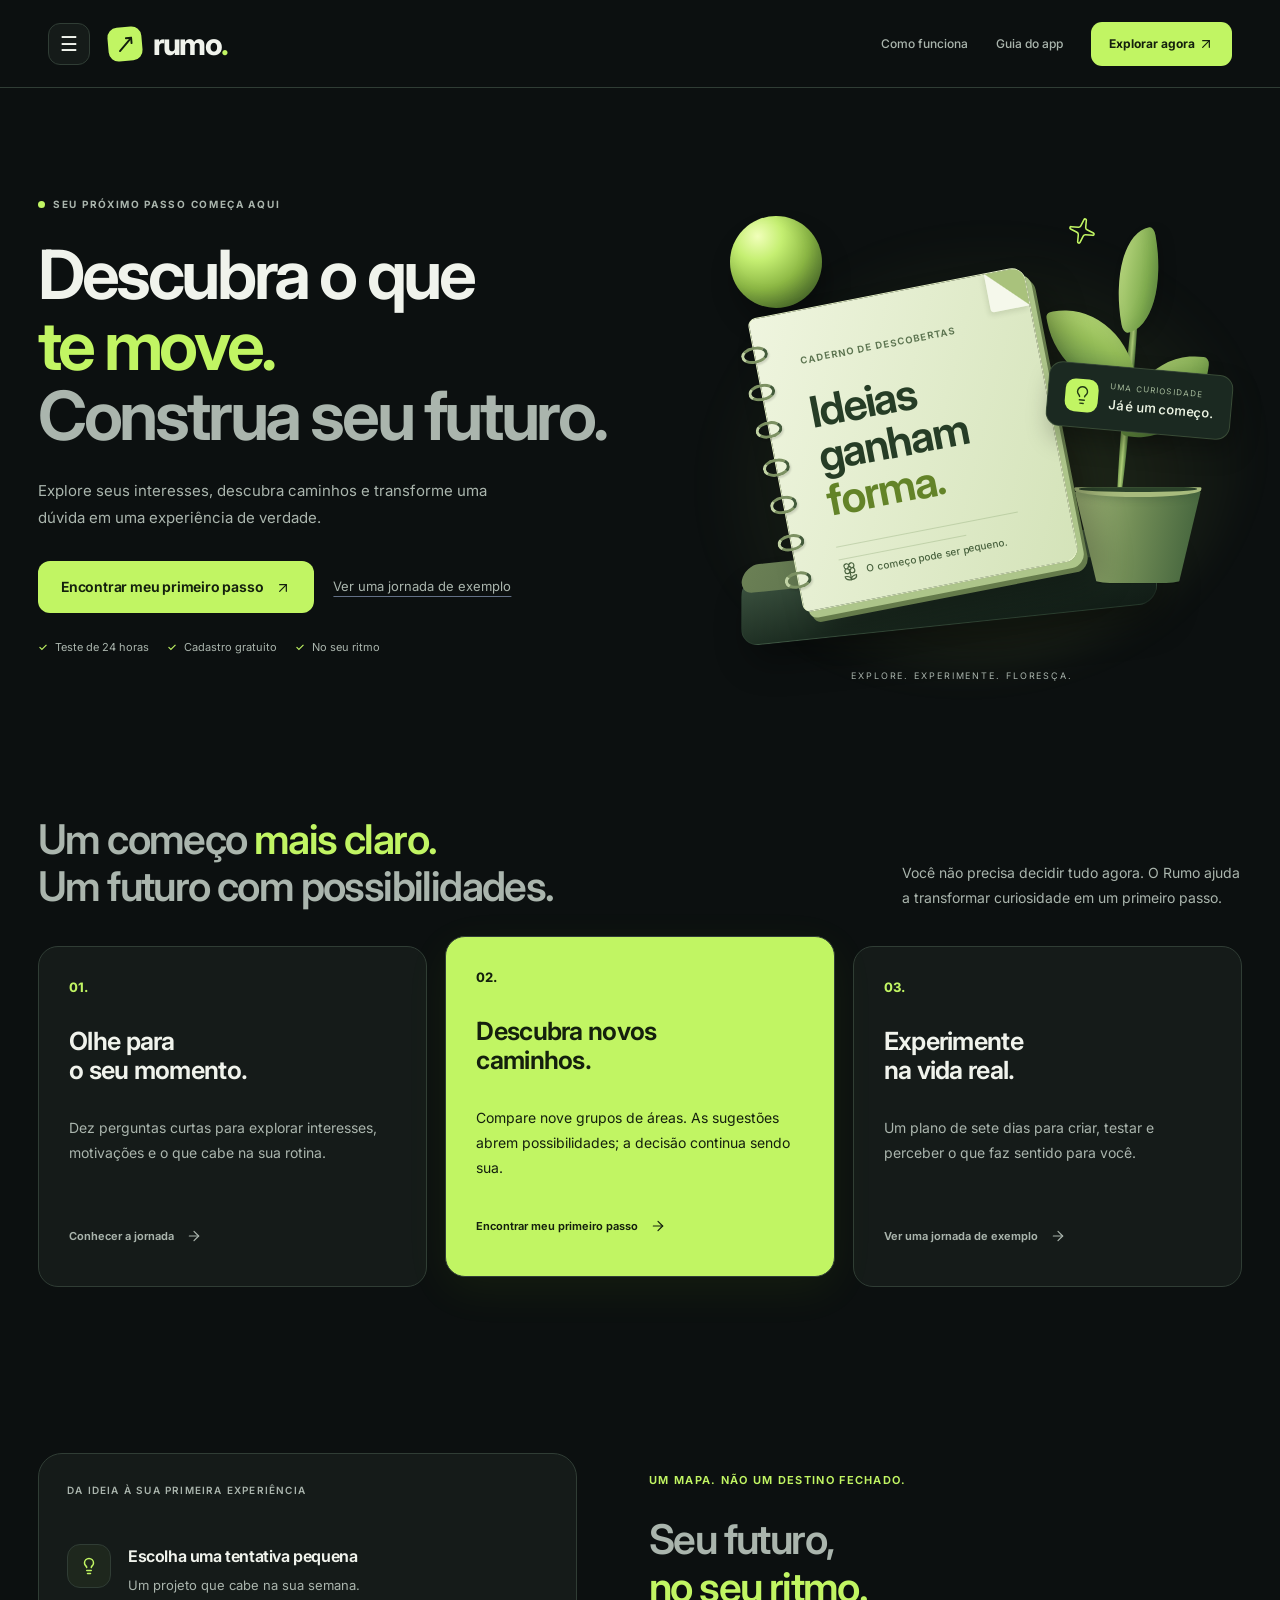
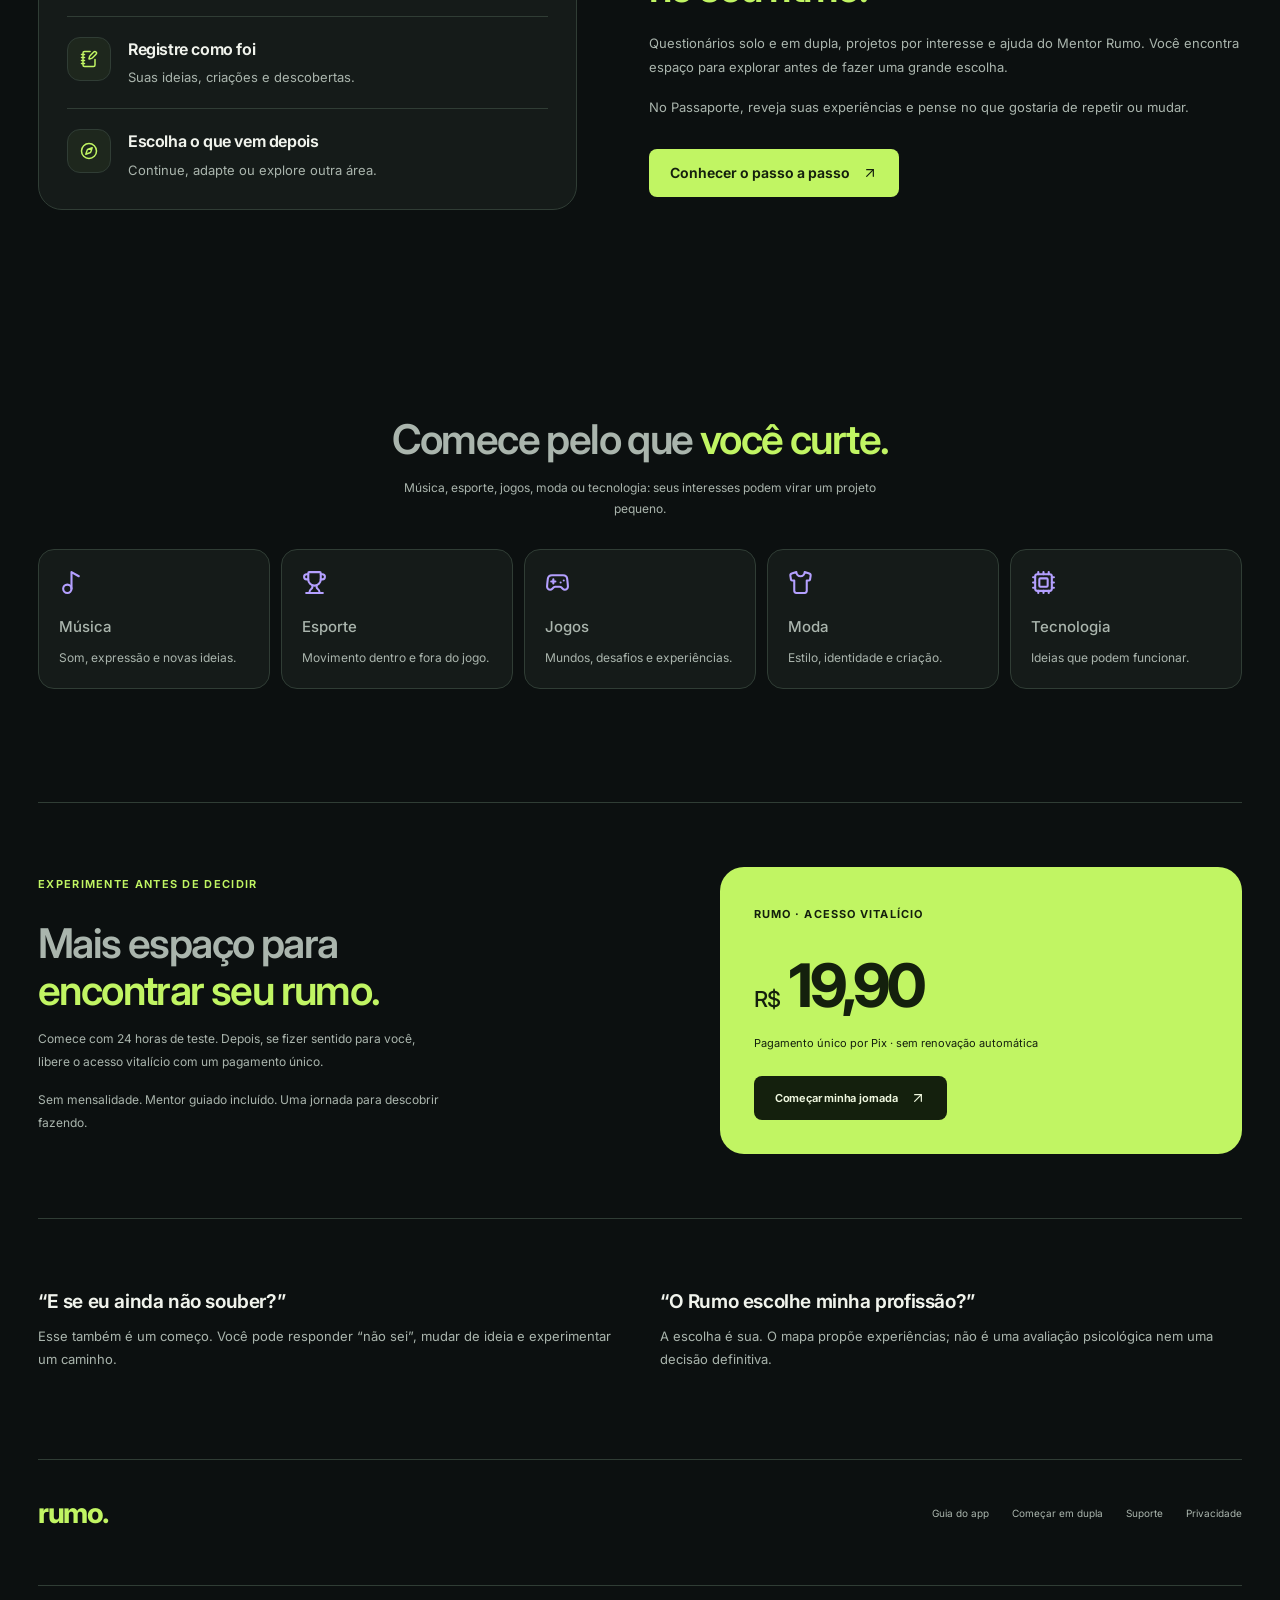
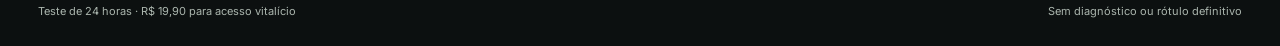
==== commit 8dbb3c7d: "Substitui celulares por ilustração de ideias ganhando forma" ====
--- a/public/storefront.html
+++ b/public/storefront.html
@@ -1982,6 +1982,54 @@
 }
 @media(prefers-reduced-motion:reduce){#rumo-app-preview *,#rumo-app-preview *:before,#rumo-app-preview *:after{animation:none!important;transition:none!important;scroll-behavior:auto!important}}
 
+/* Hero: ideas becoming tangible. No device mockups or directional arrow. */
+#rumo-app-preview .r5-possibilities{position:relative;width:100%;max-width:540px;aspect-ratio:1.03;margin:auto;container-type:inline-size;isolation:isolate}
+#rumo-app-preview .r5-scene{position:absolute;inset:0;overflow:visible}
+#rumo-app-preview .r5-scene-glow{position:absolute;inset:8% -3% 3%;border-radius:50%;background:radial-gradient(ellipse at 55% 60%,#9bbd5130,transparent 65%);filter:blur(16px)}
+#rumo-app-preview .r5-sphere{position:absolute;top:10%;left:7%;width:17%;aspect-ratio:1;border-radius:50%;background:radial-gradient(circle at 30% 22%,#f1ffba 0%,#c5ef72 25%,#8cb744 55%,#405c22 89%);box-shadow:inset -8px -8px 16px #1c3e2925,5px 18px 24px #0004;z-index:3}
+#rumo-app-preview .r5-small-star{position:absolute;top:10%;right:25%;width:30px;height:30px;color:var(--mint);transform:rotate(16deg)}
+#rumo-app-preview .r5-small-star svg{width:100%;height:100%;stroke-width:1.25}
+#rumo-app-preview .r5-platform{position:absolute;left:9%;bottom:12%;width:77%;height:13%;border-radius:18px;background:linear-gradient(170deg,#3d5441,#1b2b20 55%,#111c16);border:1px solid #4d675130;box-shadow:8px 18px 35px #0005;transform:skewY(-6deg);z-index:1}
+#rumo-app-preview .r5-platform:before{content:'';position:absolute;left:0;right:0;top:-14px;height:28px;border-radius:18px;background:linear-gradient(110deg,#6b8055,#364b35);transform:skewX(-12deg)}
+#rumo-app-preview .r5-notebook{position:absolute;left:15%;top:24%;width:52%;height:57%;padding:8% 6% 5% 8%;border:1px solid #e8f4c9;border-radius:8px 14px 14px 8px;background:linear-gradient(115deg,#eff5df,#d4e3b9);color:#243b24;transform:rotate(-11deg);box-shadow:5px 7px 0 #adc58a,8px 12px 0 #657b4b,18px 25px 35px #0005;z-index:4}
+#rumo-app-preview .r5-binding{position:absolute;left:-5%;top:9%;bottom:8%;width:11%;display:flex;flex-direction:column;justify-content:space-between}
+#rumo-app-preview .r5-binding b{height:7%;width:88%;border:3px solid #7c9162;border-left-color:#c0d2a3;border-right-color:#435b3b;border-radius:50%;box-shadow:1px 2px 2px #0002}
+#rumo-app-preview .r5-book-label{display:block;font-size:clamp(7px,1.75cqw,10px);letter-spacing:1.15px;line-height:1.5;font-weight:650;color:#5c7450;white-space:nowrap}
+#rumo-app-preview .r5-notebook>strong{display:block;margin-top:11%;font-size:clamp(26px,8cqw,45px);line-height:1.04;letter-spacing:-1.8px;font-weight:650;color:#263d26}
+#rumo-app-preview .r5-notebook>strong em{font-style:normal;color:#638328}
+#rumo-app-preview .r5-book-rule{display:block;width:91%;height:1px;background:#7c97654d;margin-top:12%}
+#rumo-app-preview .r5-book-rule-short{width:64%;margin-top:6%}
+#rumo-app-preview .r5-book-footer{position:absolute;left:15%;right:10%;bottom:7%;display:flex;align-items:center;gap:7px;font-size:clamp(7px,1.9cqw,10px);line-height:1.4;color:#49623e;font-weight:500}
+#rumo-app-preview .r5-book-footer svg{width:20px;height:20px;flex-shrink:0;stroke-width:1.4}
+#rumo-app-preview .r5-book-corner{position:absolute;top:0;right:0;width:14%;aspect-ratio:1;background:linear-gradient(225deg,#a9c27c 48%,#f5f8eb 50%);border-radius:0 12px 0 4px;box-shadow:-2px 3px 5px #354b2520}
+#rumo-app-preview .r5-plant{position:absolute;top:12%;right:5%;width:30%;height:68%;z-index:2}
+#rumo-app-preview .r5-stem{position:absolute;left:50%;top:14%;bottom:20%;width:5%;border-radius:50%;background:linear-gradient(90deg,#668b43,#b0cf79,#486f34);transform:rotate(5deg)}
+#rumo-app-preview .r5-leaf{position:absolute;box-shadow:inset -5px -5px 12px #274b2420,5px 6px 14px #0002}
+#rumo-app-preview .r5-leaf-left{left:6%;top:22%;width:47%;height:24%;border-radius:6% 90% 8% 90%;background:linear-gradient(35deg,#416d37,#95bd58 55%,#cfeb8d);transform:rotate(-11deg)}
+#rumo-app-preview .r5-leaf-right{left:51%;top:35%;width:48%;height:25%;border-radius:95% 8% 90% 8%;background:linear-gradient(140deg,#c1dd82,#729d47 55%,#385e2e);transform:rotate(8deg)}
+#rumo-app-preview .r5-leaf-top{left:44%;top:1%;width:30%;height:28%;border-radius:100% 10% 100% 10%;background:linear-gradient(110deg,#d6ed98,#82ae50 60%,#446c33);transform:rotate(-10deg)}
+#rumo-app-preview .r5-pot{position:absolute;left:19%;right:2%;bottom:0;height:27%;background:linear-gradient(100deg,#a7bd7d,#738e57 45%,#3d5e39);border-radius:10% 10% 28% 28% / 10% 10% 25% 25%;box-shadow:8px 12px 24px #0003;clip-path:polygon(0 0,100% 0,82% 100%,18% 100%)}
+#rumo-app-preview .r5-pot>span{position:absolute;top:-6%;left:0;width:100%;height:16%;border-radius:50%;background:#2b422a;border:5px solid #a8bb7d;box-shadow:0 3px 7px #233b2b33}
+#rumo-app-preview .r5-idea-note{position:absolute;right:0;top:39%;display:flex;align-items:center;gap:11px;padding:14px 17px;background:#1b2921;border:1px solid #68815766;border-radius:14px;box-shadow:5px 12px 25px #0004;transform:rotate(5deg);z-index:5}
+#rumo-app-preview .r5-idea-note>span{display:grid;place-items:center;width:33px;height:33px;border-radius:10px;background:#c1f563;color:#243b16}
+#rumo-app-preview .r5-idea-note svg{width:20px;height:20px;stroke-width:1.7}
+#rumo-app-preview .r5-idea-note small{display:block;color:#a6bb9c;font-size:8px;letter-spacing:1.2px;line-height:1.5;margin-bottom:3px}
+#rumo-app-preview .r5-idea-note strong{display:block;color:#edf5e4;font-size:13px;font-weight:550;letter-spacing:-.2px;line-height:1.5;white-space:nowrap}
+#rumo-app-preview .r5-scene-caption{position:absolute;bottom:1%;left:5%;right:5%;text-align:center;color:var(--rp-muted);font-size:9px;letter-spacing:1.9px;line-height:1.6}
+@media(max-width:760px){#rumo-app-preview .r5-possibilities{max-width:470px;margin-top:10px}}
+@media(max-width:500px){
+ #rumo-app-preview .r5-possibilities{max-width:390px;aspect-ratio:1.02;margin:8px auto 0}
+ #rumo-app-preview .r5-notebook{left:12%;width:54%;padding-top:8%}
+ #rumo-app-preview .r5-notebook>strong{font-size:clamp(26px,8.8cqw,35px);letter-spacing:-1.25px}
+ #rumo-app-preview .r5-idea-note{padding:11px 12px;gap:8px;border-radius:12px;right:0;top:38%}
+ #rumo-app-preview .r5-idea-note>span{width:27px;height:27px;border-radius:8px}
+ #rumo-app-preview .r5-idea-note strong{font-size:11px}
+ #rumo-app-preview .r5-idea-note small{font-size:7px;letter-spacing:.8px}
+ #rumo-app-preview .r5-scene-caption{font-size:8px;letter-spacing:1.4px}
+ #rumo-app-preview .r5-plant{right:3%;width:31%}
+ #rumo-app-preview .r5-small-star{width:22px;height:22px}
+}
+
 </style>
 
 <header class="rp-header"><div class="rp-brand-wrap"><button class="rp-menu-btn" data-act="menu" aria-label="Abrir menu" aria-expanded="false" aria-controls="rp-navigation">☰</button><button class="rp-logo-button" data-act="home" aria-label="Rumo, página inicial"><span class="r4-brand-symbol" aria-hidden="true"><i data-lucide="move-up-right"></i></span><span class="rp-logo">rumo<span>.</span></span></button></div><div class="rp-home-status"><button class="r3-nav-link" data-act="how">Como funciona</button><button class="r3-nav-link" data-act="guide">Guia do app</button><button class="r3-nav-cta" data-act="start">Explorar agora ↗</button></div></header>
@@ -2039,7 +2087,32 @@
 };
 const youth={topic:null};let selectedTopic=null;
 function topicPicker(open=false){return `<div class="ry-topics" role="group" aria-label="Tema do projeto">${Object.entries(youthTopics).map(([k,t])=>`<button class="ry-topic" ${open?'data-y-topic-open':'data-y-topic'}="${k}" aria-pressed="${!open&&youth.topic===k}"><i data-lucide="${t.icon}" aria-hidden="true"></i><strong>${t.label}</strong><small>${t.hint}</small></button>`).join('')}</div>`}
-function landingView(){const has=answers.some(v=>v!==null),state={completed:complete()};return `<section class="page home-page r3-home"><div class="home-hero"><div><div class="r3-kicker">SEU PRÓXIMO PASSO COMEÇA AQUI</div><h1><strong>Descubra o que</strong><br><em>te move.</em><br>Construa seu futuro.</h1><p class="lead">Explore seus interesses, descubra caminhos e transforme uma dúvida em uma experiência de verdade.</p><div class="actions"><button class="rumo-btn" data-act="start">${state.completed?'Revisitar meu mapa':has?'Continuar minha jornada':'Encontrar meu primeiro passo'} <span>↗</span></button><button class="subtle-link" data-act="example">Ver uma jornada de exemplo</button></div><div class="hero-proof"><span><b>✓</b> Teste de 24 horas</span><span><b>✓</b> Cadastro gratuito</span><span><b>✓</b> No seu ritmo</span></div></div><div class="r3-phones" role="img" aria-label="Ilustração de telas de exemplo do Rumo: caminhos e próximo passo"><div aria-hidden="true"><span class="r3-art-word">SEU RUMO</span><div class="r3-orbit"></div><div class="r3-orbit r3-orbit-two"></div><div class="r3-phone r3-phone-back"><div class="r3-phone-screen"><div class="r3-phone-brand">rumo<b>.</b></div><span class="r3-phone-label">POSSIBILIDADES PARA EXPLORAR</span><strong class="r3-phone-title">Mais de um<br><em>caminho.</em></strong><div class="r3-phone-row"><span class="r3-phone-dot">01</span>Arte, design e criação</div><div class="r3-phone-row"><span class="r3-phone-dot">02</span>Tecnologia e pesquisa</div><div class="r3-phone-row"><span class="r3-phone-dot">03</span>Negócios e ideias</div><div class="r3-phone-note">Nove caminhos possíveis.<br>A escolha continua sendo sua.</div><span class="r3-phone-button">Explorar meus caminhos</span></div></div><div class="r3-phone r3-phone-front"><div class="r3-phone-screen"><div class="r3-phone-brand">rumo<b>.</b></div><span class="r3-phone-icon"><i data-lucide="navigation" aria-hidden="true"></i></span><span class="r3-phone-label">UM PASSO DE CADA VEZ</span><strong class="r3-phone-title">Uma ideia.<br>Uma tentativa.<br><em>Um novo rumo.</em></strong><div class="r3-phone-note">Experimente algo pequeno.<br>Registre o que descobriu.</div><span class="r3-phone-button">Começar minha jornada</span></div></div><small class="r3-phone-caption">TELAS ILUSTRATIVAS · A EXPERIÊNCIA É SUA</small></div></div></div><section id="how" class="r3-how"><div class="r3-section-heading"><h2>Um começo <em>mais claro.</em><br>Um futuro com possibilidades.</h2><p>Você não precisa decidir tudo agora. O Rumo ajuda a transformar curiosidade em um primeiro passo.</p></div><div class="r3-cards"><article class="r3-card"><span class="r3-card-no">01.</span><h3>Olhe para<br>o seu momento.</h3><p>Dez perguntas curtas para explorar interesses, motivações e o que cabe na sua rotina.</p><button class="rp-link" data-act="guide">Conhecer a jornada →</button></article><article class="r3-card r3-card-featured"><span class="r3-card-no">02.</span><h3>Descubra novos<br>caminhos.</h3><p>Compare nove grupos de áreas. As sugestões abrem possibilidades; a decisão continua sendo sua.</p><button class="rp-link" data-act="start">Encontrar meu primeiro passo →</button></article><article class="r3-card"><span class="r3-card-no">03.</span><h3>Experimente<br>na vida real.</h3><p>Um plano de sete dias para criar, testar e perceber o que faz sentido para você.</p><button class="rp-link" data-act="example">Ver uma jornada de exemplo →</button></article></div></section><section class="r3-practice"><div class="r3-loop"><span class="r3-loop-label">DA IDEIA À SUA PRIMEIRA EXPERIÊNCIA</span><div class="r3-loop-item"><span class="r3-loop-icon"><i data-lucide="lightbulb" aria-hidden="true"></i></span><div><h3>Escolha uma tentativa pequena</h3><p>Um projeto que cabe na sua semana.</p></div></div><div class="r3-loop-item"><span class="r3-loop-icon"><i data-lucide="notebook-pen" aria-hidden="true"></i></span><div><h3>Registre como foi</h3><p>Suas ideias, criações e descobertas.</p></div></div><div class="r3-loop-item"><span class="r3-loop-icon"><i data-lucide="compass" aria-hidden="true"></i></span><div><h3>Escolha o que vem depois</h3><p>Continue, adapte ou explore outra área.</p></div></div></div><div><span class="rp-overline">UM MAPA. NÃO UM DESTINO FECHADO.</span><h2>Seu futuro,<br><em>no seu ritmo.</em></h2><p>Questionários solo e em dupla, projetos por interesse e ajuda do Mentor Rumo. Você encontra espaço para explorar antes de fazer uma grande escolha.</p><p>No Passaporte, reveja suas experiências e pense no que gostaria de repetir ou mudar.</p><button class="rp-button" data-act="guide">Conhecer o passo a passo ↗</button></div></section><section class="r3-interests"><h2>Comece pelo que <em>você curte.</em></h2><p>Música, esporte, jogos, moda ou tecnologia: seus interesses podem virar um projeto pequeno.</p>${topicPicker(true)}</section><section class="r3-access"><div><span class="rp-overline">EXPERIMENTE ANTES DE DECIDIR</span><h2>Mais espaço para<br><em>encontrar seu rumo.</em></h2><p>Comece com 24 horas de teste. Depois, se fizer sentido para você, libere o acesso vitalício com um pagamento único.</p><p>Sem mensalidade. Mentor guiado incluído. Uma jornada para descobrir fazendo.</p></div><div class="r3-price-box"><small>RUMO · ACESSO VITALÍCIO</small><div class="r3-price"><span>R$</span> 19,90</div><p>Pagamento único por Pix · sem renovação automática</p><button class="rumo-btn" data-act="start">Começar minha jornada ↗</button></div></section><div class="home-faq"><div><h3>“E se eu ainda não souber?”</h3><p>Esse também é um começo. Você pode responder “não sei”, mudar de ideia e experimentar um caminho.</p></div><div><h3>“O Rumo escolhe minha profissão?”</h3><p>A escolha é sua. O mapa propõe experiências; não é uma avaliação psicológica nem uma decisão definitiva.</p></div></div><footer class="r3-footer-links"><strong>rumo.</strong><div><button class="rp-link" data-act="guide">Guia do app</button><button class="rp-link" data-act="duo">Começar em dupla</button><button class="rp-link" data-act="support">Suporte</button><button class="rp-link" data-act="privacy">Privacidade</button></div></footer></section>`}
+function landingView(){const has=answers.some(v=>v!==null),state={completed:complete()};return `<section class="page home-page r3-home"><div class="home-hero"><div><div class="r3-kicker">SEU PRÓXIMO PASSO COMEÇA AQUI</div><h1><strong>Descubra o que</strong><br><em>te move.</em><br>Construa seu futuro.</h1><p class="lead">Explore seus interesses, descubra caminhos e transforme uma dúvida em uma experiência de verdade.</p><div class="actions"><button class="rumo-btn" data-act="start">${state.completed?'Revisitar meu mapa':has?'Continuar minha jornada':'Encontrar meu primeiro passo'} <span>↗</span></button><button class="subtle-link" data-act="example">Ver uma jornada de exemplo</button></div><div class="hero-proof"><span><b>✓</b> Teste de 24 horas</span><span><b>✓</b> Cadastro gratuito</span><span><b>✓</b> No seu ritmo</span></div></div><div class="r5-possibilities" role="img" aria-label="Ilustração de um caderno de descobertas, uma planta crescendo e formas que representam ideias ganhando vida">
+  <div class="r5-scene" aria-hidden="true">
+    <div class="r5-scene-glow"></div>
+    <div class="r5-sphere"></div>
+    <span class="r5-small-star"><i data-lucide="sparkle"></i></span>
+    <div class="r5-platform"></div>
+    <div class="r5-notebook">
+      <div class="r5-binding"><b></b><b></b><b></b><b></b><b></b><b></b><b></b></div>
+      <span class="r5-book-label">CADERNO DE DESCOBERTAS</span>
+      <strong>Ideias<br>ganham<br><em>forma.</em></strong>
+      <span class="r5-book-rule"></span>
+      <span class="r5-book-rule r5-book-rule-short"></span>
+      <span class="r5-book-footer"><i data-lucide="flower-2"></i> O começo pode ser pequeno.</span>
+      <span class="r5-book-corner"></span>
+    </div>
+    <div class="r5-plant">
+      <span class="r5-stem"></span>
+      <span class="r5-leaf r5-leaf-left"></span>
+      <span class="r5-leaf r5-leaf-right"></span>
+      <span class="r5-leaf r5-leaf-top"></span>
+      <div class="r5-pot"><span></span></div>
+    </div>
+    <div class="r5-idea-note"><span><i data-lucide="lightbulb"></i></span><div><small>UMA CURIOSIDADE</small><strong>Já é um começo.</strong></div></div>
+    <span class="r5-scene-caption">EXPLORE. EXPERIMENTE. FLORESÇA.</span>
+  </div>
+</div></div><section id="how" class="r3-how"><div class="r3-section-heading"><h2>Um começo <em>mais claro.</em><br>Um futuro com possibilidades.</h2><p>Você não precisa decidir tudo agora. O Rumo ajuda a transformar curiosidade em um primeiro passo.</p></div><div class="r3-cards"><article class="r3-card"><span class="r3-card-no">01.</span><h3>Olhe para<br>o seu momento.</h3><p>Dez perguntas curtas para explorar interesses, motivações e o que cabe na sua rotina.</p><button class="rp-link" data-act="guide">Conhecer a jornada →</button></article><article class="r3-card r3-card-featured"><span class="r3-card-no">02.</span><h3>Descubra novos<br>caminhos.</h3><p>Compare nove grupos de áreas. As sugestões abrem possibilidades; a decisão continua sendo sua.</p><button class="rp-link" data-act="start">Encontrar meu primeiro passo →</button></article><article class="r3-card"><span class="r3-card-no">03.</span><h3>Experimente<br>na vida real.</h3><p>Um plano de sete dias para criar, testar e perceber o que faz sentido para você.</p><button class="rp-link" data-act="example">Ver uma jornada de exemplo →</button></article></div></section><section class="r3-practice"><div class="r3-loop"><span class="r3-loop-label">DA IDEIA À SUA PRIMEIRA EXPERIÊNCIA</span><div class="r3-loop-item"><span class="r3-loop-icon"><i data-lucide="lightbulb" aria-hidden="true"></i></span><div><h3>Escolha uma tentativa pequena</h3><p>Um projeto que cabe na sua semana.</p></div></div><div class="r3-loop-item"><span class="r3-loop-icon"><i data-lucide="notebook-pen" aria-hidden="true"></i></span><div><h3>Registre como foi</h3><p>Suas ideias, criações e descobertas.</p></div></div><div class="r3-loop-item"><span class="r3-loop-icon"><i data-lucide="compass" aria-hidden="true"></i></span><div><h3>Escolha o que vem depois</h3><p>Continue, adapte ou explore outra área.</p></div></div></div><div><span class="rp-overline">UM MAPA. NÃO UM DESTINO FECHADO.</span><h2>Seu futuro,<br><em>no seu ritmo.</em></h2><p>Questionários solo e em dupla, projetos por interesse e ajuda do Mentor Rumo. Você encontra espaço para explorar antes de fazer uma grande escolha.</p><p>No Passaporte, reveja suas experiências e pense no que gostaria de repetir ou mudar.</p><button class="rp-button" data-act="guide">Conhecer o passo a passo ↗</button></div></section><section class="r3-interests"><h2>Comece pelo que <em>você curte.</em></h2><p>Música, esporte, jogos, moda ou tecnologia: seus interesses podem virar um projeto pequeno.</p>${topicPicker(true)}</section><section class="r3-access"><div><span class="rp-overline">EXPERIMENTE ANTES DE DECIDIR</span><h2>Mais espaço para<br><em>encontrar seu rumo.</em></h2><p>Comece com 24 horas de teste. Depois, se fizer sentido para você, libere o acesso vitalício com um pagamento único.</p><p>Sem mensalidade. Mentor guiado incluído. Uma jornada para descobrir fazendo.</p></div><div class="r3-price-box"><small>RUMO · ACESSO VITALÍCIO</small><div class="r3-price"><span>R$</span> 19,90</div><p>Pagamento único por Pix · sem renovação automática</p><button class="rumo-btn" data-act="start">Começar minha jornada ↗</button></div></section><div class="home-faq"><div><h3>“E se eu ainda não souber?”</h3><p>Esse também é um começo. Você pode responder “não sei”, mudar de ideia e experimentar um caminho.</p></div><div><h3>“O Rumo escolhe minha profissão?”</h3><p>A escolha é sua. O mapa propõe experiências; não é uma avaliação psicológica nem uma decisão definitiva.</p></div></div><footer class="r3-footer-links"><strong>rumo.</strong><div><button class="rp-link" data-act="guide">Guia do app</button><button class="rp-link" data-act="duo">Começar em dupla</button><button class="rp-link" data-act="support">Suporte</button><button class="rp-link" data-act="privacy">Privacidade</button></div></footer></section>`}
 function supportView(){return `<section class="su-page"><button class="rp-home-back" data-act="home">← Voltar ao início</button><div class="su-heading"><span class="su-kicker"><span></span> ESTAMOS POR AQUI</span><h1>Uma dúvida?<br><em>A gente te ajuda.</em></h1><p>Sua jornada não precisa parar quando algo fica confuso. Fale com a equipe do Rumo.</p></div><div class="su-grid"><article class="su-contact"><div class="su-contact-top"><span class="su-chat-icon"><i data-lucide="message-circle" aria-hidden="true"></i></span><span class="su-tag">SUPORTE RUMO</span></div><h2>Vamos conversar<br>pelo WhatsApp.</h2><p>Conte o que aconteceu ou o que você quer entender melhor. Se ajudar, envie uma imagem da tela durante a conversa.</p><div class="su-chat"><span>VOCÊ</span><p>Olá! Estou com uma dúvida no Rumo. 👋</p></div><a class="su-whatsapp" href="https://wa.me/5511984184934?text=Ol%C3%A1%21+Estou+com+uma+d%C3%BAvida+no+Rumo.+%F0%9F%91%8B" target="_blank" rel="noopener noreferrer" aria-label="Falar com o suporte Rumo pelo WhatsApp (abre em nova aba)"><i data-lucide="message-circle" aria-hidden="true"></i> Falar pelo WhatsApp <span aria-hidden="true">↗</span></a><small>Você escolhe o que compartilhar com a equipe.</small><p class="su-preview-note">O WhatsApp será aberto com uma mensagem pronta. Envie quando quiser.</p></article><aside class="su-faq"><span class="su-kicker">TALVEZ SUA RESPOSTA ESTEJA AQUI</span><h2>Dúvidas rápidas.</h2><details><summary>Como vejo meu mapa?<span aria-hidden="true">+</span></summary><p>Responda às dez perguntas do questionário. Depois, abra “Meu mapa” no menu para comparar os caminhos sugeridos pelas suas respostas.</p></details><details><summary>Onde ficam meus registros?<span aria-hidden="true">+</span></summary><p>Eles ficam neste navegador e dispositivo, separados por conta. Você pode rever cada tarefa no seu plano e consultar os registros da semana no Passaporte. Em “Guardar jornada”, há uma cópia em texto.</p></details><details><summary>Posso mudar de caminho?<span aria-hidden="true">+</span></summary><p>Sim. Você pode experimentar outra área e rever suas respostas. Os registros de cada caminho ficam separados para você comparar o que descobriu.</p></details><div class="su-tip"><i data-lucide="sparkles" aria-hidden="true"></i><div><h3>Quer ajuda para começar uma tarefa?</h3><p>O Mentor Rumo dá orientações rápidas dentro do app.</p><button class="rp-link" data-mentor-open="true">Abrir Mentor Rumo →</button></div></div></aside></div>${supportForms()}<div class="su-footer"><i data-lucide="shield-check" aria-hidden="true"></i><span>Para sua segurança, não compartilhe senhas nem códigos de confirmação.</span></div></section>`}
 function guideView(inApp=false){
  let title='Comece pelas 10 perguntas.',hint='Responda sobre seus interesses e seu jeito de fazer as coisas. Não precisa ter uma profissão em mente.',target='question',cta='Começar meu questionário';
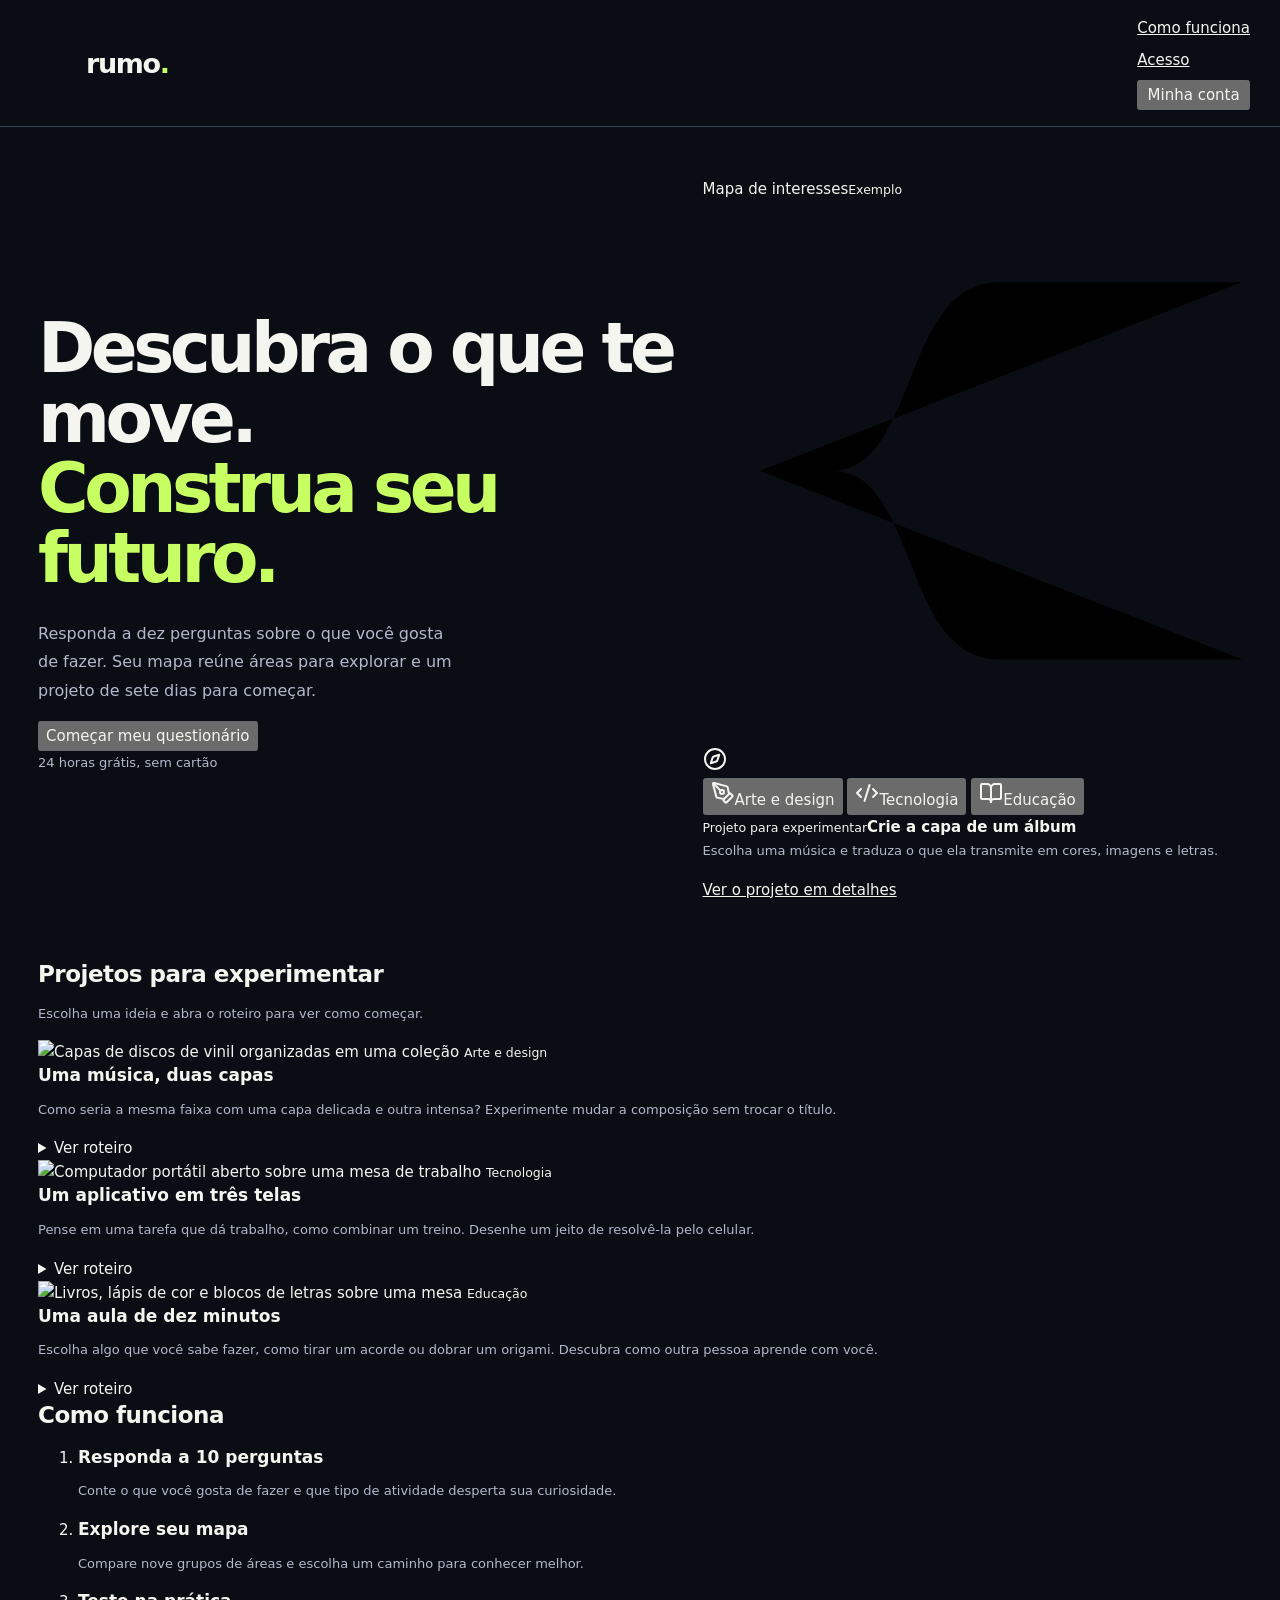
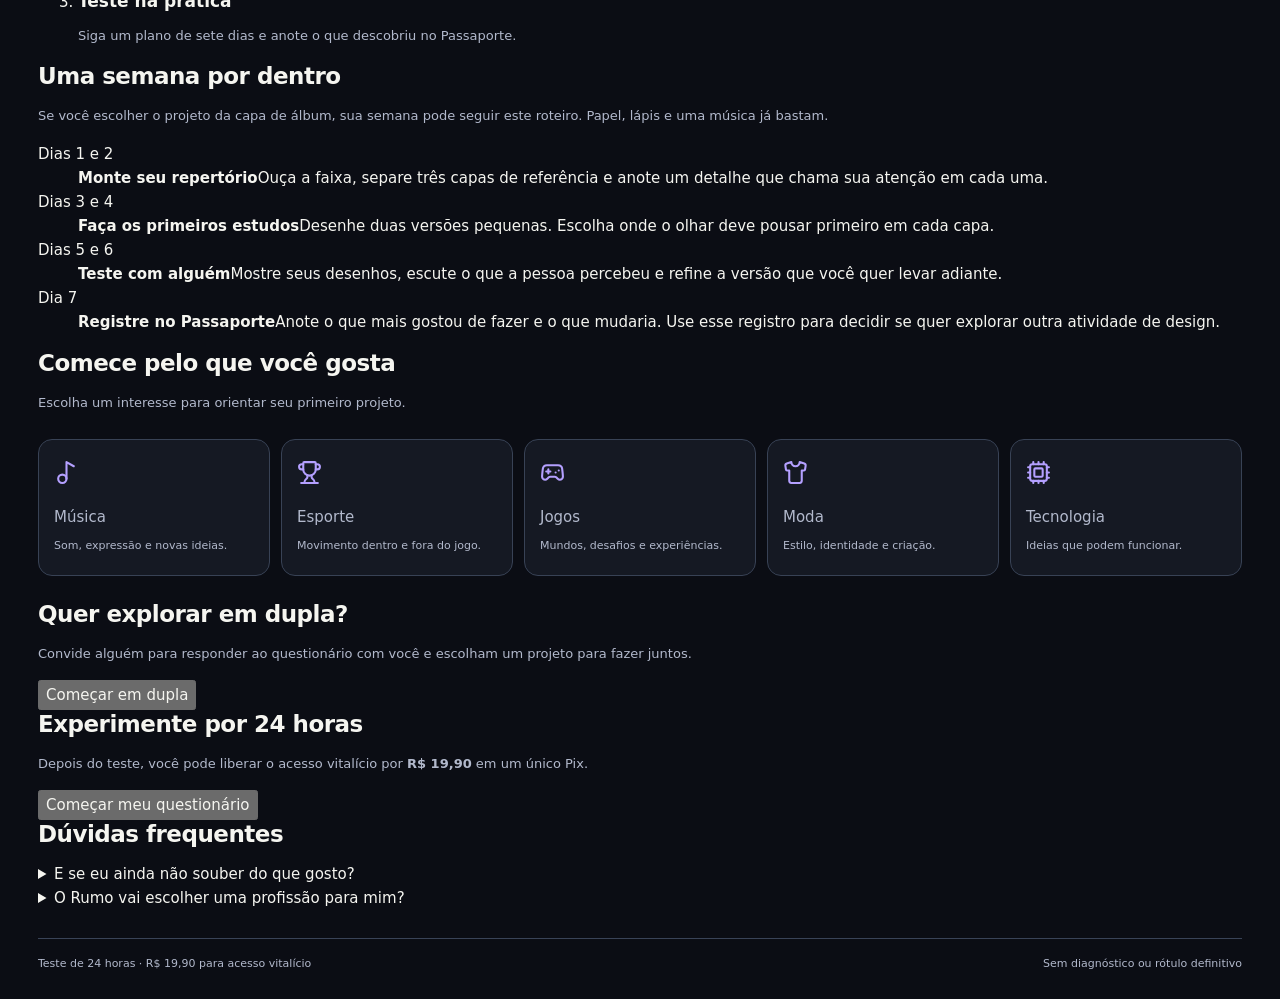
==== commit f010de56: "Publica o novo visual do Rumo e separa catálogo e mapa pessoal" ====
--- a/public/storefront.html
+++ b/public/storefront.html
@@ -1,5 +1,5 @@
 <!doctype html>
-<html lang="pt-BR"><head><meta charset="utf-8"><meta name="viewport" content="width=device-width,initial-scale=1"><meta name="theme-color" content="#0b0d14"><meta name="description" content="Conheça seus interesses, explore nove caminhos e crie projetos no seu ritmo, sozinho ou em dupla."><title>Rumo — descubra o que te move</title><link rel="icon" href="/favicon.ico?v=rumo1" sizes="16x16 32x32 48x48"><link rel="icon" type="image/png" sizes="32x32" href="/favicon-32x32.png?v=rumo1"><link rel="icon" type="image/svg+xml" sizes="any" href="/favicon.svg?v=rumo1"><link rel="apple-touch-icon" sizes="180x180" href="/apple-touch-icon.png?v=rumo1"><style id="rumo-auth-password-style">#rumo-app-preview .ra-password-wrap{display:flex;align-items:stretch;position:relative;margin-top:8px}#rumo-app-preview .ra-password-wrap input{margin-top:0;padding-right:82px}#rumo-app-preview .ra-password-toggle{position:absolute;right:8px;top:50%;transform:translateY(-50%);border:0;background:transparent;color:var(--mint);font:inherit;font-size:12px;font-weight:700;cursor:pointer;padding:8px}
+<html lang="pt-BR"><head><meta charset="utf-8"><meta name="viewport" content="width=device-width,initial-scale=1"><meta name="theme-color" content="#000000"><meta name="description" content="Conheça seus interesses, explore nove caminhos e crie projetos no seu ritmo, sozinho ou em dupla."><title>Rumo — descubra o que te move</title><link rel="icon" href="/favicon.ico?v=rumo1" sizes="16x16 32x32 48x48"><link rel="icon" type="image/png" sizes="32x32" href="/favicon-32x32.png?v=rumo1"><link rel="icon" type="image/svg+xml" sizes="any" href="/favicon.svg?v=rumo1"><link rel="apple-touch-icon" sizes="180x180" href="/apple-touch-icon.png?v=rumo1"><style id="rumo-auth-password-style">#rumo-app-preview .ra-password-wrap{display:flex;align-items:stretch;position:relative;margin-top:8px}#rumo-app-preview .ra-password-wrap input{margin-top:0;padding-right:82px}#rumo-app-preview .ra-password-toggle{position:absolute;right:8px;top:50%;transform:translateY(-50%);border:0;background:transparent;color:var(--mint);font:inherit;font-size:12px;font-weight:700;cursor:pointer;padding:8px}
 #rumo-app-preview .mc-page{max-width:1080px;margin:auto;padding-bottom:44px;color:#f7f8fa}#rumo-app-preview .mc-eyebrow{display:flex;align-items:center;gap:9px;font-size:12px;letter-spacing:1.5px;text-transform:uppercase;color:#c7ff62}#rumo-app-preview .mc-dot{width:7px;height:7px;background:#c7ff62;border-radius:50%}#rumo-app-preview .mc-intro{display:flex;justify-content:space-between;gap:35px;align-items:center;margin:35px 0 30px}#rumo-app-preview .mc-intro h1{font-size:clamp(32px,4vw,52px);letter-spacing:-2px;line-height:1.09;margin:16px 0}#rumo-app-preview .mc-intro h1 em{font-style:normal;color:#c7ff62}#rumo-app-preview .mc-intro p{color:#bbc0ce;max-width:530px;font-size:17px;line-height:1.6}#rumo-app-preview .mc-balance{border:1px solid #353b48;background:linear-gradient(135deg,#242d24,#191e2a);padding:24px;border-radius:22px;min-width:200px}#rumo-app-preview .mc-balance strong{display:block;font-size:44px;letter-spacing:-2px;margin:9px 0}#rumo-app-preview .mc-balance small{color:#bbc0ce}#rumo-app-preview .mc-preview{border:1px solid #48523a;background:#252c21;color:#e1e8d6;padding:13px 18px;border-radius:12px;font-size:13px;margin:0 0 30px}#rumo-app-preview .mc-section-title{display:flex;align-items:center;justify-content:space-between;gap:16px}#rumo-app-preview .mc-section-title h2{font-size:21px}#rumo-app-preview .mc-section-title span{font-size:13px;color:#bbc0ce}#rumo-app-preview .mc-packs{display:grid;grid-template-columns:repeat(3,1fr);gap:17px;margin:20px 0}#rumo-app-preview .mc-pack{position:relative;display:block;text-align:left;border:1px solid #363d4b;background:#191e2a;color:#fff;border-radius:20px;padding:25px;cursor:pointer;min-height:247px;transition:transform .15s,border-color .15s}#rumo-app-preview .mc-pack:hover{transform:translateY(-3px)}#rumo-app-preview .mc-pack[aria-pressed=true]{border:2px solid #c7ff62;background:linear-gradient(140deg,#293023,#1a2027);padding:24px}#rumo-app-preview .mc-pack-top{display:flex;justify-content:space-between;align-items:center;font-size:13px;color:#bbc0ce}#rumo-app-preview .mc-check{display:grid;place-items:center;width:23px;height:23px;border:1px solid #646b76;border-radius:50%;color:#151a14}#rumo-app-preview .mc-pack[aria-pressed=true] .mc-check{background:#c7ff62;border-color:#c7ff62}#rumo-app-preview .mc-pack h3{margin:24px 0 6px;font-size:23px}#rumo-app-preview .mc-pack p{color:#bbc0ce;font-size:14px;line-height:1.5;min-height:42px}#rumo-app-preview .mc-price{display:block;font-size:31px;letter-spacing:-1px;margin:22px 0 5px}#rumo-app-preview .mc-pack small{color:#bbc0ce;font-size:12px}#rumo-app-preview .mc-checkout{display:flex;justify-content:space-between;align-items:center;gap:20px;background:#1c222f;padding:21px 24px;border:1px solid #363d4b;border-radius:17px}#rumo-app-preview .mc-checkout strong{display:block;margin-bottom:6px}#rumo-app-preview .mc-checkout small{color:#bbc0ce}#rumo-app-preview .mc-explain{display:grid;grid-template-columns:repeat(3,1fr);gap:24px;border-top:1px solid #343b48;padding-top:26px;margin-top:35px}#rumo-app-preview .mc-explain span{color:#c7ff62;font-size:13px}#rumo-app-preview .mc-explain h3{font-size:15px;margin:9px 0}#rumo-app-preview .mc-explain p{color:#bbc0ce;font-size:13px;line-height:1.6}#rumo-app-preview .mc-footer{margin-top:24px;display:flex;justify-content:space-between;align-items:center;gap:16px}#rumo-app-preview .mc-footer small{color:#bbc0ce}#rumo-app-preview .mc-modal{padding:28px;border:1px solid #606a4e;border-radius:20px;background:#202735;margin:22px 0}#rumo-app-preview .mc-modal p{color:#d2d6e0;line-height:1.6}#rumo-app-preview[data-theme=light] .mc-page{color:#202631}#rumo-app-preview[data-theme=light] .mc-page p,#rumo-app-preview[data-theme=light] .mc-page small,#rumo-app-preview[data-theme=light] .mc-section-title span{color:#525e6a}#rumo-app-preview[data-theme=light] .mc-pack,#rumo-app-preview[data-theme=light] .mc-checkout,#rumo-app-preview[data-theme=light] .mc-balance,#rumo-app-preview[data-theme=light] .mc-modal{background:#fff;color:#202631;border-color:#8f9c7b}#rumo-app-preview[data-theme=light] .mc-intro h1 em,#rumo-app-preview[data-theme=light] .mc-eyebrow,#rumo-app-preview[data-theme=light] .mc-explain span{color:#476b1f}@media(max-width:700px){#rumo-app-preview .mc-intro{align-items:stretch;flex-direction:column;gap:10px}#rumo-app-preview .mc-balance{min-width:0;display:flex;align-items:center;justify-content:space-between;gap:10px;padding:18px}#rumo-app-preview .mc-balance strong{font-size:30px;margin:0}#rumo-app-preview .mc-packs{grid-template-columns:1fr}#rumo-app-preview .mc-pack{min-height:0;padding:22px}#rumo-app-preview .mc-pack[aria-pressed=true]{padding:21px}#rumo-app-preview .mc-pack h3{margin-top:15px}#rumo-app-preview .mc-pack p{min-height:0}#rumo-app-preview .mc-checkout,#rumo-app-preview .mc-footer{align-items:stretch;flex-direction:column}#rumo-app-preview .mc-explain{grid-template-columns:1fr;gap:8px}#rumo-app-preview .mc-section-title{align-items:start;flex-direction:column;gap:0}}
 
 #rumo-app-preview .ts-account{margin:30px 0;padding:28px;background:var(--rp-surface,#191e2a);border:1px solid var(--rp-line,#363d4b);border-radius:24px;color:var(--rp-text,#f4f5f8)}#rumo-app-preview .ts-account-head{display:flex;align-items:center;gap:15px}#rumo-app-preview .ts-account h2{margin:6px 0 0;font-size:23px;color:inherit}#rumo-app-preview .ts-account-icon{width:50px;height:50px;border-radius:15px;display:grid;place-items:center;background:#c7ff6214;color:#c7ff62}#rumo-app-preview .ts-account-icon svg{width:24px;height:24px}#rumo-app-preview .ts-account-badge{margin-left:auto;border-radius:30px;padding:7px 12px;background:#c7ff6214;color:#c7ff62;font-size:12px}#rumo-app-preview .ts-account dl{padding:22px 0;margin:22px 0 0;border-bottom:1px solid var(--rp-line,#363d4b)}#rumo-app-preview .ts-account dt{font-size:13px;color:var(--rp-muted,#bbc0ce);margin-bottom:8px}#rumo-app-preview .ts-account dd{margin:0;font-size:18px;overflow-wrap:anywhere}#rumo-app-preview .ts-account-footer{display:flex;align-items:center;justify-content:space-between;gap:25px;padding-top:22px}#rumo-app-preview .ts-account-footer p{font-size:13px;line-height:1.6;color:var(--rp-muted,#bbc0ce);max-width:370px;margin:0}#rumo-app-preview .ts-logout{display:flex;gap:9px;align-items:center;justify-content:center;white-space:nowrap}#rumo-app-preview .ts-logout svg{width:17px;height:17px}#rumo-app-preview #ts-account-status:empty{display:none}#rumo-app-preview #ts-account-status{color:var(--rp-text,#f4f5f8);margin-bottom:0}#rumo-app-preview[data-theme=light] .ts-account-icon,#rumo-app-preview[data-theme=light] .ts-account-badge{color:#3f6220;background:#e6eedc}#rumo-app-preview[data-theme=light] .ts-account{background:#fff;color:#202631;border-color:#cbd2c5}#rumo-app-preview[data-theme=light] .ts-account-footer p,#rumo-app-preview[data-theme=light] .ts-account dt{color:#526044}@media(max-width:600px){#rumo-app-preview .ts-account{padding:20px}#rumo-app-preview .ts-account-footer{align-items:stretch;flex-direction:column;gap:18px}#rumo-app-preview .ts-account h2{font-size:20px}#rumo-app-preview .ts-account-head{gap:10px}#rumo-app-preview .ts-account-badge{padding:6px 8px}}
@@ -1405,634 +1405,12 @@
 #rumo-app-preview .rg-tip{font-size:13px;line-height:1.65;color:var(--rp-muted);margin:22px 0 0}
 @media(max-width:650px){#rumo-app-preview .rg-steps{grid-template-columns:1fr}#rumo-app-preview .rg-resume{align-items:stretch;flex-direction:column;padding:20px;gap:18px}#rumo-app-preview .rg-resume .rp-button{width:100%;justify-content:center}#rumo-app-preview .rg-step{padding:20px}#rumo-app-preview .rg-extra .rp-button{width:100%;justify-content:center}}
 </style>
-<style id="rumo-refined-original">
-@import url('https://fonts.googleapis.com/css2?family=Inter:wght@400;500;600;650;700;750;800&display=swap');
-#rumo-app-preview,#rumo-app-preview[data-theme="dark"]{--rp-bg:#101117;--rp-surface:#191b25;--rp-raised:#232635;--rp-text:#f5f5fa;--rp-muted:#b4b7c8;--rp-line:#343849;--rp-lime:#c7ff62;--rp-purple:#b8a6ff;--bg:#101117;--panel:#191b25;--panel2:#232635;--text:#f5f5fa;--muted:#b4b7c8;--line:#343849;--mint:#c7ff62;font:15px/1.65 Inter,system-ui,sans-serif}
-#rumo-app-preview[data-theme="light"]{--rp-bg:#f4f5fa;--rp-surface:#fff;--rp-raised:#e9ecf4;--rp-text:#202535;--rp-muted:#535f75;--rp-line:#d8ddeb;--rp-lime:#3d5d13;--rp-purple:#6f4ec3;--bg:#f4f5fa;--panel:#fff;--panel2:#e9ecf4;--text:#202535;--muted:#535f75;--line:#d8ddeb;--mint:#3d5d13;font-family:Inter,system-ui,sans-serif}
-#rumo-app-preview,#rumo-app-preview[data-theme]{background:var(--rp-bg);color:var(--rp-text);border:0;border-radius:0}
-#rumo-app-preview button,#rumo-app-preview input,#rumo-app-preview select,#rumo-app-preview textarea{font-family:inherit}
-#rumo-app-preview .rp-main,#rumo-app-preview[data-theme] .rp-main{max-width:1260px;margin:auto;padding:40px 44px 28px}
-#rumo-app-preview .rp-header,#rumo-app-preview[data-theme] .rp-header{max-width:1260px;margin:auto;min-height:78px;padding:18px 44px;background:var(--rp-bg);border-color:var(--rp-line)}
-#rumo-app-preview .rp-brand-wrap{gap:16px}
-#rumo-app-preview .rp-logo,#rumo-app-preview[data-theme] .rp-logo{font-size:31px;letter-spacing:-1.8px;font-weight:800}
-#rumo-app-preview .rp-menu-btn{font-size:23px;width:40px;height:40px;border:1px solid var(--rp-line);border-radius:11px;padding:5px;color:var(--rp-muted)}
-#rumo-app-preview .rp-home-status{font-size:11px;color:var(--rp-muted)}
-#rumo-app-preview h1,#rumo-app-preview[data-theme] h1{font-size:clamp(32px,4vw,51px);line-height:1.13;letter-spacing:-1.8px;font-weight:700;margin:20px 0}
-#rumo-app-preview h2,#rumo-app-preview h3{font-weight:650;letter-spacing:-.65px}
-#rumo-app-preview h1 em{color:var(--rp-lime);font-style:normal}
-#rumo-app-preview p{color:var(--rp-muted);line-height:1.75}
-#rumo-app-preview .rp-overline,#rumo-app-preview .tiny{font-size:11px;letter-spacing:1.4px;color:var(--rp-purple);font-weight:650}
-#rumo-app-preview .rp-button,#rumo-app-preview[data-theme] .rp-button,#rumo-app-preview .rumo-btn,#rumo-app-preview[data-theme] .rumo-btn{font-size:13px;font-weight:700;line-height:1.4;min-height:48px;padding:13px 21px;border:1px solid transparent;border-radius:12px;display:inline-flex;align-items:center;justify-content:center;gap:12px;background:var(--rp-lime);color:var(--rp-bg);box-shadow:none;white-space:normal}
-#rumo-app-preview .rp-button.rp-secondary,#rumo-app-preview[data-theme] .rp-button.rp-secondary{background:var(--rp-surface);border-color:var(--rp-line);color:var(--rp-text)}
-#rumo-app-preview .rp-button.rp-quiet,#rumo-app-preview[data-theme] .rp-button.rp-quiet{background:none;color:var(--rp-muted);border-color:transparent}
-#rumo-app-preview .rp-home-back,#rumo-app-preview .rp-link{font-size:12px;color:var(--rp-muted);text-underline-offset:5px}
-#rumo-app-preview .home-hero,#rumo-app-preview[data-theme] .home-hero{display:grid;grid-template-columns:minmax(0,1.15fr) minmax(0,1fr);gap:58px;align-items:center;padding:30px 0 58px;min-height:535px}
-#rumo-app-preview .hero-kicker{display:flex;align-items:center;flex-wrap:wrap;gap:12px;font-size:9px;letter-spacing:1.1px;color:var(--rp-muted)}
-#rumo-app-preview .hero-kicker>span{font-size:9px;font-weight:700;letter-spacing:1px;padding:7px 11px;background:var(--rp-raised);color:var(--rp-purple);border:1px solid var(--rp-line);border-radius:7px}
-#rumo-app-preview .home-hero h1,#rumo-app-preview[data-theme] .home-hero h1{font-size:clamp(44px,5vw,64px);line-height:1.06;letter-spacing:-2.8px;font-weight:750;margin:25px 0}
-#rumo-app-preview .home-hero h1 em{font-weight:750}
-#rumo-app-preview .home-hero .lead,#rumo-app-preview[data-theme] .home-hero .lead{font-size:15px;line-height:1.8;max-width:440px}
-#rumo-app-preview .home-hero .actions{display:flex;flex-wrap:wrap;gap:20px;align-items:center;margin-top:28px}
-#rumo-app-preview .home-hero .rumo-btn{min-height:52px;font-size:13px}
-#rumo-app-preview .subtle-link{font-size:12px;color:var(--rp-muted)}
-#rumo-app-preview .hero-proof{display:flex;flex-wrap:wrap;gap:10px 18px;font-size:10px;margin-top:24px;color:var(--rp-muted)}
-#rumo-app-preview .hero-proof b{color:var(--rp-lime);font-weight:500}
-#rumo-app-preview .r2-path{position:relative;min-width:0;padding:26px;background:var(--rp-surface);border:1px solid var(--rp-line);border-radius:24px;box-shadow:0 24px 60px #0002}
-#rumo-app-preview .r2-path-head{display:flex;align-items:center;justify-content:space-between;gap:20px;margin-bottom:25px}
-#rumo-app-preview .r2-mini-label{font-size:9px;color:var(--rp-muted);font-weight:600;letter-spacing:1.4px}
-#rumo-app-preview .r2-star{width:36px;height:36px;border-radius:12px;display:grid;place-items:center;background:var(--rp-raised);color:var(--rp-purple)}
-#rumo-app-preview .r2-star svg{width:19px;height:19px}
-#rumo-app-preview .r2-path h2{font-size:30px;line-height:1.15;letter-spacing:-1.1px;margin:0 0 10px;font-weight:700}
-#rumo-app-preview .r2-path>p{font-size:12px;margin:0 0 24px;max-width:320px}
-#rumo-app-preview .r2-list{list-style:none;padding:0;margin:0;display:grid;gap:11px}
-#rumo-app-preview .r2-list li{margin:0;padding:0}
-#rumo-app-preview .r2-step{width:100%;border:1px solid var(--rp-line);background:var(--rp-bg);color:var(--rp-text);border-radius:13px;padding:16px;display:flex;align-items:center;gap:15px;text-align:left;min-height:76px}
-#rumo-app-preview .r2-step:hover{background:var(--rp-raised);border-color:var(--rp-purple)}
-#rumo-app-preview .r2-step-num{width:32px;height:32px;flex-shrink:0;border-radius:9px;background:var(--rp-raised);color:var(--rp-purple);display:grid;place-items:center;font-size:12px;font-weight:700}
-#rumo-app-preview .r2-list li:first-child .r2-step-num{color:var(--rp-bg);background:var(--rp-lime)}
-#rumo-app-preview .r2-step strong{display:block;font-size:13px;font-weight:650;line-height:1.5}
-#rumo-app-preview .r2-step small{display:block;font-size:10px;line-height:1.5;color:var(--rp-muted);margin-top:3px}
-#rumo-app-preview .r2-step>i,#rumo-app-preview .r2-step>svg{margin-left:auto;flex-shrink:0;color:var(--rp-muted);width:16px;height:16px}
-#rumo-app-preview .r2-path-foot{display:flex;align-items:center;gap:9px;border-top:1px solid var(--rp-line);margin-top:22px;padding-top:18px;color:var(--rp-muted);font-size:10px}
-#rumo-app-preview .r2-path-foot svg{width:14px;height:14px;color:var(--rp-lime)}
-#rumo-app-preview .manifest-strip{padding:19px 0;border-color:var(--rp-line);font-size:10px;gap:18px;color:var(--rp-muted)}
-#rumo-app-preview .manifest-strip strong{font-size:11px;font-weight:550;color:var(--rp-text)}
-#rumo-app-preview .manifest-strip .star{color:var(--rp-purple);font-size:16px}
-#rumo-app-preview .home-section{padding-top:55px}
-#rumo-app-preview .home-section h2,#rumo-app-preview[data-theme] .home-section h2{font-size:clamp(28px,3.1vw,38px);letter-spacing:-1.3px;line-height:1.16;font-weight:700}
-#rumo-app-preview .home-section .grid{gap:16px}
-#rumo-app-preview .rumo-card,#rumo-app-preview[data-theme] .rumo-card{background:var(--rp-surface);border:1px solid var(--rp-line);border-radius:17px;padding:25px;box-shadow:none}
-#rumo-app-preview .rumo-card .card-num{font-size:9px;letter-spacing:1.1px;color:var(--rp-muted)}
-#rumo-app-preview .rumo-card .icon{background:var(--rp-raised);color:var(--rp-purple);border-radius:11px;width:36px;height:36px;display:grid;place-items:center;font-size:19px;margin-bottom:23px}
-#rumo-app-preview .rumo-card h3{font-size:19px;font-weight:650;line-height:1.25}
-#rumo-app-preview .rumo-card p{font-size:13px;line-height:1.75}
-#rumo-app-preview .curiosity-head{margin-top:55px}
-#rumo-app-preview .curiosity,#rumo-app-preview[data-theme] .curiosity{border:1px solid var(--rp-line);border-radius:14px;background:var(--rp-surface);padding:20px;text-align:left;box-shadow:none;min-height:155px}
-#rumo-app-preview .curiosity:hover{border-color:var(--rp-lime);background:var(--rp-raised)}
-#rumo-app-preview .curiosity strong{font-size:16px}
-#rumo-app-preview .curiosity span:last-child{font-size:11px;color:var(--rp-muted)}
-#rumo-app-preview .manifesto,#rumo-app-preview[data-theme] .manifesto{border:1px solid var(--rp-line);background:var(--rp-surface);border-radius:20px;padding:36px;margin-top:55px}
-#rumo-app-preview .manifesto h2{font-size:40px;line-height:1.12;letter-spacing:-1.5px}
-#rumo-app-preview .manifesto p{font-size:14px}
-#rumo-app-preview .manifesto-art{color:var(--rp-purple);font-size:120px;opacity:.8}
-#rumo-app-preview .home-faq h3{font-size:18px;font-weight:650}
-#rumo-app-preview .home-faq p{font-size:13px;line-height:1.75}
-#rumo-app-preview .rp-menu.rp-side-drawer,#rumo-app-preview[data-theme] .rp-menu.rp-side-drawer{background:var(--rp-bg);border-color:var(--rp-line)}
-#rumo-app-preview .rp-drawer-item,#rumo-app-preview[data-theme] .rp-drawer-item{background:transparent;border:1px solid transparent;border-radius:11px;padding:12px;gap:14px;min-height:66px}
-#rumo-app-preview .rp-drawer-item.rp-current,#rumo-app-preview[data-theme] .rp-drawer-item.rp-current{background:var(--rp-surface);border-color:var(--rp-line);box-shadow:inset 3px 0 var(--rp-lime)}
-#rumo-app-preview .rp-drawer-copy strong{font-size:13px;font-weight:650}
-#rumo-app-preview .rp-drawer-copy small{font-size:11px;line-height:1.5;color:var(--rp-muted)}
-#rumo-app-preview .rp-drawer-icon{color:var(--rp-purple);background:var(--rp-raised);border-radius:9px}
-#rumo-app-preview .rp-choice,#rumo-app-preview[data-theme] .rp-choice{background:var(--rp-surface);border:1px solid var(--rp-line);border-radius:13px;padding:18px 20px;min-height:76px;font-size:15px;line-height:1.55;box-shadow:none;color:var(--rp-text)}
-#rumo-app-preview .rp-choice[aria-pressed="true"],#rumo-app-preview[data-theme] .rp-choice[aria-pressed="true"]{border-color:var(--rp-lime);background:var(--rp-raised);box-shadow:inset 3px 0 var(--rp-lime)}
-#rumo-app-preview .rp-choice-mark{width:22px;height:22px;border-color:var(--rp-line);flex-shrink:0}
-#rumo-app-preview .rp-track{height:5px;border:0;background:var(--rp-raised);border-radius:15px}
-#rumo-app-preview .rp-track>span{background:var(--rp-lime);border-radius:15px}
-#rumo-app-preview .rp-layout{gap:32px}
-#rumo-app-preview :is(.rp-aside,.rp-route,.up-box,.rg-step,.rg-resume,.rd-week,.rd-mission,.ry-project,.ma-context,.ma-box,.ts-account,.ts-appearance,.lp-card,.lp-offer){background:var(--rp-surface);border-color:var(--rp-line);border-radius:17px;box-shadow:none}
-#rumo-app-preview .rp-aside{padding:26px}
-#rumo-app-preview .up-path-grid{gap:17px}
-#rumo-app-preview .up-box h2{font-size:23px}
-#rumo-app-preview .rd-mission{padding:30px}
-#rumo-app-preview .rd-mission h2{font-size:29px;line-height:1.2;letter-spacing:-1px}
-#rumo-app-preview .rd-week h2{font-size:23px}
-#rumo-app-preview .rp-plan-day{background:var(--rp-surface);border:1px solid var(--rp-line);border-radius:14px;margin-bottom:12px}
-#rumo-app-preview .rp-plan-day summary{padding:18px;gap:16px}
-#rumo-app-preview .rp-day-number{background:var(--rp-raised);border:0;border-radius:9px;color:var(--rp-purple)}
-#rumo-app-preview .rp-day-done{background:var(--rp-lime);color:var(--rp-bg)}
-#rumo-app-preview .rg-step h3{font-size:22px;font-weight:650}
-#rumo-app-preview .rg-guide h1{font-weight:700}
-#rumo-app-preview .ra-card{background:var(--rp-surface);border-color:var(--rp-line);border-radius:20px;box-shadow:none}
-#rumo-app-preview .ry-quick-grid>button{background:var(--rp-surface);border-color:var(--rp-line);border-radius:15px;box-shadow:none}
-#rumo-app-preview .rp-main :is(input,textarea,select){font-size:16px;border-color:var(--rp-line);border-radius:10px;background:var(--rp-bg);color:var(--rp-text)}
-#rumo-app-preview .rn-ui-icon{display:inline-flex;align-items:center;justify-content:center;vertical-align:middle;flex-shrink:0}
-#rumo-app-preview .rn-ui-icon svg{width:16px;height:16px;stroke-width:1.8}
-#rumo-app-preview .rp-footer{font-size:10px;color:var(--rp-muted);border-color:var(--rp-line)}
-@media(max-width:1050px){#rumo-app-preview .rp-main,#rumo-app-preview[data-theme] .rp-main{padding:30px 32px}#rumo-app-preview .rp-header,#rumo-app-preview[data-theme] .rp-header{padding-inline:32px}#rumo-app-preview .home-hero,#rumo-app-preview[data-theme] .home-hero{gap:30px;padding-top:25px}#rumo-app-preview .home-hero h1,#rumo-app-preview[data-theme] .home-hero h1{font-size:51px;letter-spacing:-2.4px}#rumo-app-preview .r2-path{padding:23px}#rumo-app-preview .r2-path h2{font-size:27px}}
-@media(max-width:760px){#rumo-app-preview .home-hero,#rumo-app-preview[data-theme] .home-hero{grid-template-columns:1fr;gap:33px;min-height:0;padding:16px 0 35px}#rumo-app-preview .home-hero h1,#rumo-app-preview[data-theme] .home-hero h1{font-size:clamp(40px,7.5vw,58px);letter-spacing:-2.1px;max-width:600px}#rumo-app-preview .r2-path{max-width:560px;width:100%}#rumo-app-preview .home-section .grid{grid-template-columns:1fr}#rumo-app-preview .section-line{display:block}#rumo-app-preview .section-line .micro{display:none}#rumo-app-preview .rp-layout{grid-template-columns:1fr}#rumo-app-preview .rp-aside{display:none}#rumo-app-preview .manifesto-art{display:none}}
-@media(max-width:500px){#rumo-app-preview .rp-main,#rumo-app-preview[data-theme] .rp-main{padding:26px max(24px,env(safe-area-inset-right)) 24px max(24px,env(safe-area-inset-left));overflow-wrap:break-word}#rumo-app-preview .rp-header,#rumo-app-preview[data-theme] .rp-header{min-height:72px;padding:15px 24px}#rumo-app-preview .rp-home-status{display:none}#rumo-app-preview .hero-kicker{font-size:8px;gap:10px}#rumo-app-preview .hero-kicker>span{font-size:8px}#rumo-app-preview .home-hero h1,#rumo-app-preview[data-theme] .home-hero h1{font-size:clamp(37px,10vw,46px);letter-spacing:-1.9px;margin:23px 0}#rumo-app-preview .home-hero .lead,#rumo-app-preview[data-theme] .home-hero .lead{font-size:14px;line-height:1.8}#rumo-app-preview .home-hero .actions{gap:19px}#rumo-app-preview .hero-proof{font-size:9px;gap:9px 13px}#rumo-app-preview .r2-path{padding:23px;border-radius:19px}#rumo-app-preview .r2-path h2{font-size:28px}#rumo-app-preview .r2-step{padding:14px;gap:12px}#rumo-app-preview .r2-step strong{font-size:12px}#rumo-app-preview .r2-step small{font-size:10px}#rumo-app-preview .manifest-strip{display:flex;flex-wrap:wrap;font-size:10px;gap:10px}#rumo-app-preview .manifest-strip .star{display:none}#rumo-app-preview .manifest-strip strong{flex-basis:100%}#rumo-app-preview .home-section{padding-top:39px}#rumo-app-preview .home-section h2{font-size:28px}#rumo-app-preview .rumo-card{padding:24px}#rumo-app-preview .curiosity-head{display:block;margin-top:40px}#rumo-app-preview .curiosity-head h2{font-size:26px}#rumo-app-preview .curiosity-head p{font-size:13px;margin-top:12px}#rumo-app-preview .curiosity-grid{grid-template-columns:repeat(2,minmax(0,1fr));gap:12px}#rumo-app-preview .curiosity{padding:18px 15px}#rumo-app-preview .curiosity strong{font-size:14px}#rumo-app-preview .manifesto{display:block;padding:27px}#rumo-app-preview .manifesto h2{font-size:34px}#rumo-app-preview h1,#rumo-app-preview[data-theme] h1{font-size:32px;letter-spacing:-1.3px}#rumo-app-preview .rp-choice,#rumo-app-preview[data-theme] .rp-choice{font-size:14px;padding:17px;min-height:78px}#rumo-app-preview .home-faq{grid-template-columns:1fr}#rumo-app-preview .rd-mission{padding:25px}}
-</style>
-
-<style id="rumo-neon-reference">
-#rumo-app-preview,#rumo-app-preview[data-theme="dark"]{--rp-bg:#090d0f;--rp-surface:#151b1c;--rp-raised:#202829;--rp-text:#ecefee;--rp-muted:#a0aaa7;--rp-line:#303a38;--rp-lime:#bfff00;--rp-purple:#bfff00;--bg:#090d0f;--panel:#151b1c;--panel2:#202829;--text:#ecefee;--muted:#a0aaa7;--line:#303a38;--mint:#bfff00}
-#rumo-app-preview[data-theme="light"]{--rp-bg:#f3f6ef;--rp-surface:#fff;--rp-raised:#e9efdf;--rp-text:#19231d;--rp-muted:#546354;--rp-line:#cdd8c6;--rp-lime:#406600;--rp-purple:#406600;--bg:#f3f6ef;--panel:#fff;--panel2:#e9efdf;--text:#19231d;--muted:#546354;--line:#cdd8c6;--mint:#406600}
-#rumo-app-preview,#rumo-app-preview[data-theme]{background-color:var(--rp-bg);background-image:linear-gradient(#97b69b05 1px,transparent 1px),linear-gradient(90deg,#97b69b05 1px,transparent 1px);background-size:64px 64px}
-#rumo-app-preview .rp-header,#rumo-app-preview[data-theme] .rp-header{background:transparent;max-width:1280px;min-height:90px;border-bottom-color:#97b69b10}
-#rumo-app-preview .rp-logo,#rumo-app-preview[data-theme] .rp-logo{color:var(--rp-lime);font-size:29px}
-#rumo-app-preview .rp-logo span{color:var(--rp-text)}
-#rumo-app-preview .rp-home-status{display:flex;align-items:center;gap:25px}
-#rumo-app-preview .r3-nav-link{border:0;background:none;color:var(--rp-muted);font-size:11px;font-weight:500;padding:9px 0}
-#rumo-app-preview .r3-nav-cta{background:var(--rp-lime);color:var(--rp-bg);border:0;padding:12px 17px;border-radius:8px;font-size:11px;font-weight:700;min-height:40px}
-#rumo-app-preview .home-hero,#rumo-app-preview[data-theme] .home-hero{grid-template-columns:minmax(0,1fr) minmax(0,1.1fr);gap:20px;min-height:545px;padding:24px 0 55px}
-#rumo-app-preview .home-hero h1,#rumo-app-preview[data-theme] .home-hero h1{font-size:clamp(42px,4.7vw,61px);line-height:1.08;letter-spacing:-2.2px;font-weight:750;color:var(--rp-muted);margin:22px 0}
-#rumo-app-preview .home-hero h1 em{color:var(--rp-lime);font-weight:750}
-#rumo-app-preview .home-hero h1 strong{color:var(--rp-text);font-weight:750}
-#rumo-app-preview .r3-kicker{font-size:9px;letter-spacing:1.8px;font-weight:700;color:var(--rp-muted);display:flex;gap:8px;align-items:center}
-#rumo-app-preview .r3-kicker:before{content:'';width:5px;height:5px;display:inline-block;border-radius:50%;background:var(--rp-lime)}
-#rumo-app-preview .home-hero .lead{font-size:14px;line-height:1.8;max-width:410px}
-#rumo-app-preview .home-hero .actions{gap:20px;margin-top:27px}
-#rumo-app-preview .home-hero .rumo-btn{border-radius:8px;padding:15px 20px;min-height:50px}
-#rumo-app-preview .hero-proof{font-size:9px;gap:9px 17px}
-#rumo-app-preview .r3-phones{height:500px;position:relative;min-width:0;isolation:isolate;overflow:hidden;perspective:900px}
-#rumo-app-preview .r3-phones:after{content:'';position:absolute;z-index:-1;bottom:12px;left:13%;width:78%;height:45px;background:#a8c49a25;filter:blur(24px);border-radius:50%}
-#rumo-app-preview .r3-art-word{position:absolute;right:0;top:22px;font-size:100px;line-height:1;font-weight:800;letter-spacing:-6px;color:var(--rp-text);opacity:.025;white-space:nowrap;pointer-events:none}
-#rumo-app-preview .r3-orbit{position:absolute;width:420px;max-width:90%;height:145px;border:1px solid #bfff0066;border-radius:50%;z-index:4;left:6%;top:170px;transform:rotate(-29deg);pointer-events:none}
-#rumo-app-preview .r3-orbit:after{content:'';position:absolute;right:10%;top:15px;width:7px;height:7px;background:#bfff00;border-radius:50%;box-shadow:0 0 12px #bfff0055}
-#rumo-app-preview .r3-orbit-two{top:265px;left:16%;width:370px;transform:rotate(30deg);z-index:0;opacity:.5}
-#rumo-app-preview .r3-phone{position:absolute;z-index:2;width:203px;height:392px;border:3px solid #424a45;border-right-color:#242c27;border-bottom-color:#161d19;border-radius:31px;background:#121714;box-shadow:inset 0 0 0 3px #090b09,12px 20px 25px #0008;overflow:hidden;padding:25px 11px 13px;color:#ebefe7}
-#rumo-app-preview .r3-phone:before{content:'';position:absolute;z-index:2;top:8px;left:37%;width:26%;height:10px;background:#050705;border-radius:10px}
-#rumo-app-preview .r3-phone-back{left:14%;top:25px;transform:rotate(-13deg) rotateY(9deg)}
-#rumo-app-preview .r3-phone-front{right:8%;top:78px;transform:rotate(15deg) rotateY(-12deg);z-index:3}
-#rumo-app-preview .r3-phone-screen{height:100%;border-radius:19px;overflow:hidden;background:linear-gradient(155deg,#263123,#121a13 60%);padding:13px 12px;display:flex;flex-direction:column}
-#rumo-app-preview .r3-phone-brand{font-size:15px;font-weight:800;letter-spacing:-.7px;line-height:1;color:#f1f5ee;margin-bottom:24px}
-#rumo-app-preview .r3-phone-brand b{color:#bfff00}
-#rumo-app-preview .r3-phone-label{font-size:6px;color:#c4d1bb;letter-spacing:1px;line-height:1.6}
-#rumo-app-preview .r3-phone-title{font-size:23px;font-weight:750;line-height:1.1;letter-spacing:-.7px;color:#f1f5ee;display:block;margin:10px 0 15px}
-#rumo-app-preview .r3-phone-title em{color:#bfff00;font-style:normal}
-#rumo-app-preview .r3-phone-row{border:1px solid #6f836036;border-radius:8px;padding:9px;font-size:7px;color:#e3ebdd;margin-bottom:7px;display:flex;align-items:center;gap:8px;line-height:1.4}
-#rumo-app-preview .r3-phone-dot{width:16px;height:16px;border-radius:5px;background:#bfff0022;color:#bfff00;display:grid;place-items:center;font-size:6px;flex-shrink:0}
-#rumo-app-preview .r3-phone-button{margin-top:auto;background:#bfff00;color:#172108;font-size:8px;font-weight:750;padding:10px 7px;border-radius:7px;text-align:center;display:block}
-#rumo-app-preview .r3-phone-note{font-size:6px;color:#a6b6a1;line-height:1.7;margin:12px 0}
-#rumo-app-preview .r3-phone-icon{width:50px;height:50px;background:#bfff00;border-radius:50%;color:#192410;display:grid;place-items:center;margin-bottom:22px}
-#rumo-app-preview .r3-phone-icon svg{width:27px;height:27px}
-#rumo-app-preview .r3-phone-caption{position:absolute;bottom:0;left:18%;right:10%;text-align:center;font-size:8px;letter-spacing:1.7px;color:var(--rp-muted);z-index:5}
-#rumo-app-preview .r3-section-heading{display:flex;align-items:flex-end;justify-content:space-between;gap:40px;margin-bottom:39px}
-#rumo-app-preview .r3-section-heading h2{font-size:clamp(29px,3.4vw,39px);line-height:1.15;letter-spacing:-1.3px;color:var(--rp-muted);max-width:600px;margin:0}
-#rumo-app-preview .r3-section-heading em{color:var(--rp-lime);font-style:normal}
-#rumo-app-preview .r3-section-heading>p{font-size:11px;max-width:280px;margin:0;line-height:1.8}
-#rumo-app-preview .r3-how{padding:42px 0 60px}
-#rumo-app-preview .r3-cards{display:grid;grid-template-columns:repeat(3,minmax(0,1fr));gap:15px;align-items:stretch}
-#rumo-app-preview .r3-card{min-width:0;background:linear-gradient(145deg,var(--rp-raised),var(--rp-bg));border:1px solid var(--rp-line);border-radius:13px;padding:27px 24px;display:flex;flex-direction:column;align-items:flex-start}
-#rumo-app-preview .r3-card-no{font-size:15px;font-weight:750;color:var(--rp-lime);margin-bottom:24px}
-#rumo-app-preview .r3-card h3{font-size:20px;line-height:1.3;letter-spacing:-.5px;margin:0 0 13px}
-#rumo-app-preview .r3-card p{font-size:12px;line-height:1.8;margin:0 0 26px}
-#rumo-app-preview .r3-card .rp-link{margin-top:auto;text-decoration:none;font-size:11px;font-weight:650;display:flex;align-items:center;gap:12px}
-#rumo-app-preview .r3-card-featured{background:#bfff00;border-color:#bfff00;color:#152006;transform:translateY(-15px);box-shadow:0 12px 45px #9deb0010}
-#rumo-app-preview .r3-card-featured .r3-card-no,#rumo-app-preview .r3-card-featured h3,#rumo-app-preview .r3-card-featured p,#rumo-app-preview .r3-card-featured .rp-link{color:#23350a}
-#rumo-app-preview .r3-practice{display:grid;grid-template-columns:minmax(0,1fr) minmax(0,1.1fr);gap:60px;align-items:center;margin:38px 0 78px}
-#rumo-app-preview .r3-practice h2{font-size:clamp(31px,3.8vw,43px);line-height:1.15;letter-spacing:-1.4px;margin:15px 0 20px;color:var(--rp-muted)}
-#rumo-app-preview .r3-practice h2 em{color:var(--rp-lime);font-style:normal}
-#rumo-app-preview .r3-practice p{font-size:13px;line-height:1.9}
-#rumo-app-preview .r3-practice .rp-button{border-radius:8px;margin-top:14px}
-#rumo-app-preview .r3-loop{border:1px solid var(--rp-line);border-radius:18px;background:linear-gradient(145deg,var(--rp-raised),var(--rp-bg));padding:30px}
-#rumo-app-preview .r3-loop-label{font-size:9px;font-weight:600;letter-spacing:1.6px;color:var(--rp-muted);display:block;margin-bottom:25px}
-#rumo-app-preview .r3-loop-item{display:flex;gap:17px;align-items:flex-start;padding:18px 0;border-bottom:1px solid var(--rp-line)}
-#rumo-app-preview .r3-loop-item:last-child{border:0;padding-bottom:0}
-#rumo-app-preview .r3-loop-icon{width:38px;height:38px;border:1px solid var(--rp-line);border-radius:50%;display:grid;place-items:center;color:var(--rp-lime);flex-shrink:0}
-#rumo-app-preview .r3-loop-icon svg{width:18px;height:18px}
-#rumo-app-preview .r3-loop-item h3{font-size:14px;line-height:1.6;margin:0 0 3px}
-#rumo-app-preview .r3-loop-item p{font-size:11px;line-height:1.7;margin:0}
-#rumo-app-preview .r3-interests{padding:10px 0 54px}
-#rumo-app-preview .r3-interests h2{font-size:32px;text-align:center;color:var(--rp-muted);letter-spacing:-1.1px;margin:0 0 14px}
-#rumo-app-preview .r3-interests h2 em{color:var(--rp-lime);font-style:normal}
-#rumo-app-preview .r3-interests>p{text-align:center;font-size:12px;max-width:500px;margin:0 auto 30px}
-#rumo-app-preview .curiosity-grid{gap:13px}
-#rumo-app-preview .curiosity,#rumo-app-preview[data-theme] .curiosity{background:linear-gradient(140deg,var(--rp-raised),var(--rp-bg));border-radius:12px;border-color:var(--rp-line)}
-#rumo-app-preview .r3-access{display:grid;grid-template-columns:minmax(0,1.2fr) minmax(0,1fr);gap:55px;align-items:center;border-top:1px solid var(--rp-line);border-bottom:1px solid var(--rp-line);padding:45px 0;margin:25px 0 40px}
-#rumo-app-preview .r3-access h2{font-size:35px;line-height:1.17;letter-spacing:-1.2px;margin:14px 0;color:var(--rp-muted)}
-#rumo-app-preview .r3-access h2 em{color:var(--rp-lime);font-style:normal}
-#rumo-app-preview .r3-access p{font-size:12px;line-height:1.9;max-width:410px}
-#rumo-app-preview .r3-price-box{background:#bfff00;color:#172008;border-radius:14px;padding:28px 30px}
-#rumo-app-preview .r3-price-box small,#rumo-app-preview[data-theme] .r3-price-box small{color:#000;font-size:9px;letter-spacing:1.3px;font-weight:700}
-#rumo-app-preview .r3-price{font-size:51px;font-weight:750;letter-spacing:-2px;line-height:1.1;margin:17px 0 11px}
-#rumo-app-preview .r3-price span{font-size:22px;letter-spacing:-1px;font-weight:500}
-#rumo-app-preview .r3-price-box p{color:#33480e;font-size:11px;margin:0 0 22px}
-#rumo-app-preview .r3-price-box .rumo-btn{background:#142007;color:#bfff00;border-radius:8px;min-height:43px;font-size:11px}
-#rumo-app-preview .r3-footer-links{display:flex;justify-content:space-between;align-items:center;gap:20px;flex-wrap:wrap;padding:10px 0 20px}
-#rumo-app-preview .r3-footer-links>strong{font-size:23px;font-weight:750;letter-spacing:-1px;color:var(--rp-lime)}
-#rumo-app-preview .r3-footer-links>div{display:flex;gap:23px;flex-wrap:wrap}
-#rumo-app-preview .r3-footer-links .rp-link{font-size:10px;text-decoration:none}
-@media(max-width:1000px){#rumo-app-preview .home-hero h1,#rumo-app-preview[data-theme] .home-hero h1{font-size:49px;letter-spacing:-1.8px}#rumo-app-preview .r3-phone{width:178px;height:355px}#rumo-app-preview .r3-phone-back{left:10%}#rumo-app-preview .r3-phone-front{right:5%}#rumo-app-preview .r3-phones{height:470px}#rumo-app-preview .r3-orbit{left:0}#rumo-app-preview .r3-phone-title{font-size:20px}#rumo-app-preview .r3-practice{gap:35px}}
-@media(max-width:760px){#rumo-app-preview .rp-home-status .r3-nav-link{display:none}#rumo-app-preview .rp-home-status{display:flex}#rumo-app-preview .home-hero,#rumo-app-preview[data-theme] .home-hero{grid-template-columns:1fr;padding:10px 0 30px;gap:5px;min-height:0}#rumo-app-preview .home-hero h1,#rumo-app-preview[data-theme] .home-hero h1{font-size:clamp(38px,7.8vw,57px);max-width:570px;letter-spacing:-1.8px}#rumo-app-preview .r3-phones{height:490px;width:100%;max-width:500px;justify-self:center}#rumo-app-preview .r3-phone{width:190px;height:370px}#rumo-app-preview .r3-phone-back{left:14%}#rumo-app-preview .r3-phone-front{right:10%}#rumo-app-preview .r3-section-heading{display:block;margin-bottom:28px}#rumo-app-preview .r3-section-heading>p{max-width:480px;margin-top:17px;font-size:12px}#rumo-app-preview .r3-cards{grid-template-columns:1fr;gap:14px}#rumo-app-preview .r3-card{padding:25px}#rumo-app-preview .r3-card-featured{transform:none}#rumo-app-preview .r3-card-no{margin-bottom:17px}#rumo-app-preview .r3-card p{font-size:13px;max-width:500px;margin-bottom:20px}#rumo-app-preview .r3-practice{grid-template-columns:1fr;gap:27px;margin-bottom:55px}#rumo-app-preview .r3-practice>div:last-child{grid-row:1}#rumo-app-preview .r3-access{grid-template-columns:1fr;gap:24px;padding:35px 0}#rumo-app-preview .r3-access p{max-width:500px}#rumo-app-preview .r3-how{padding-top:20px}}
-@media(max-width:500px){#rumo-app-preview .rp-header,#rumo-app-preview[data-theme] .rp-header{min-height:74px}#rumo-app-preview .rp-logo,#rumo-app-preview[data-theme] .rp-logo{font-size:27px}#rumo-app-preview .rp-home-status{display:flex}#rumo-app-preview .r3-nav-cta{font-size:9px;padding:10px 12px;min-height:36px}#rumo-app-preview .rp-brand-wrap{gap:11px}#rumo-app-preview .r3-kicker{font-size:8px;letter-spacing:1.15px;margin-top:7px}#rumo-app-preview .home-hero h1,#rumo-app-preview[data-theme] .home-hero h1{font-size:clamp(36px,10.2vw,47px);line-height:1.1;letter-spacing:-1.7px;margin:20px 0}#rumo-app-preview .home-hero .actions{gap:18px}#rumo-app-preview .hero-proof{font-size:9px}#rumo-app-preview .r3-phones{height:400px;max-width:390px}#rumo-app-preview .r3-phone{width:157px;height:310px;padding:24px 9px 11px;border-radius:26px}#rumo-app-preview .r3-phone-screen{padding:11px 9px;border-radius:16px}#rumo-app-preview .r3-phone-back{top:24px;left:9%}#rumo-app-preview .r3-phone-front{top:57px;right:6%}#rumo-app-preview .r3-phone-brand{font-size:12px;margin-bottom:18px}#rumo-app-preview .r3-phone-label{font-size:5px}#rumo-app-preview .r3-phone-title{font-size:19px;margin:9px 0 11px}#rumo-app-preview .r3-phone-row{font-size:6px;padding:7px;gap:6px;margin-bottom:6px}#rumo-app-preview .r3-phone-button{font-size:6px;padding:8px 5px}#rumo-app-preview .r3-phone-note{font-size:5px;margin:8px 0}#rumo-app-preview .r3-phone-icon{width:39px;height:39px;margin-bottom:15px}#rumo-app-preview .r3-phone-icon svg{width:21px;height:21px}#rumo-app-preview .r3-orbit{top:140px;height:118px;left:1%;max-width:98%}#rumo-app-preview .r3-orbit-two{top:210px}#rumo-app-preview .r3-art-word{font-size:78px;top:24px}#rumo-app-preview .r3-phone-caption{bottom:0;font-size:7px;letter-spacing:1.2px;left:5%;right:5%}#rumo-app-preview .r3-how{padding-bottom:30px}#rumo-app-preview .r3-section-heading h2{font-size:29px}#rumo-app-preview .r3-practice{margin-top:25px}#rumo-app-preview .r3-loop{padding:25px}#rumo-app-preview .r3-practice h2{font-size:32px}#rumo-app-preview .r3-interests h2{font-size:28px}#rumo-app-preview .r3-access h2{font-size:31px}#rumo-app-preview .r3-price-box{padding:27px}#rumo-app-preview .r3-price{font-size:49px}#rumo-app-preview .r3-footer-links>div{gap:17px}}
-</style>
-<style id="rumo-full-design">
-/* Rumo — direção em movimento. Shared product styling; no access rules. */
-#rumo-app-preview,#rumo-app-preview[data-theme="dark"]{
- --rp-bg:#0c1010;--rp-surface:#151b19;--rp-raised:#1d2622;--rp-text:#f0f3ec;--rp-muted:#aab5ad;--rp-line:#303d35;--rp-lime:#c1f563;--rp-purple:#c1f563;
- --bg:var(--rp-bg);--panel:var(--rp-surface);--panel2:var(--rp-raised);--text:var(--rp-text);--muted:var(--rp-muted);--line:var(--rp-line);--mint:var(--rp-lime);--purple:#c1f563;--blue:#a6cebd;
- --r4-ink:#14200d;--r4-accent-soft:#c1f5630d;--r4-shadow:0 16px 48px #00000018;
- font-family:Inter,-apple-system,BlinkMacSystemFont,"Segoe UI",sans-serif;font-size:15px;line-height:1.65;color-scheme:dark;
-}
-#rumo-app-preview[data-theme="light"]{
- --rp-bg:#f4f6f0;--rp-surface:#ffffff;--rp-raised:#eaf0e4;--rp-text:#1c2a20;--rp-muted:#5b685e;--rp-line:#d4ddcf;--rp-lime:#c1f563;--rp-purple:#3e6323;
- --bg:var(--rp-bg);--panel:var(--rp-surface);--panel2:var(--rp-raised);--text:var(--rp-text);--muted:var(--rp-muted);--line:var(--rp-line);--mint:#42692a;--purple:#42692a;--blue:#456b59;
- --r4-accent-soft:#537d2610;--r4-shadow:0 16px 48px #2a402008;color-scheme:light;
-}
-#rumo-app-preview,#rumo-app-preview[data-theme]{background:var(--rp-bg);color:var(--rp-text);border:0;border-radius:0;isolation:isolate}
-#rumo-app-preview *,#rumo-app-preview *:before,#rumo-app-preview *:after{box-sizing:border-box}
-#rumo-app-preview .rp-main,#rumo-app-preview[data-theme] .rp-main{width:100%;max-width:1328px;margin:auto;padding:38px 48px 40px;min-width:0}
-#rumo-app-preview .rp-stage{min-width:0;max-width:100%;overflow-wrap:break-word}
-#rumo-app-preview .rp-header,#rumo-app-preview[data-theme] .rp-header{min-height:88px;max-width:1328px;margin:auto;padding:20px 48px;border-bottom:1px solid var(--rp-line);background:var(--rp-bg);gap:20px}
-#rumo-app-preview .rp-brand-wrap{gap:18px;min-width:0}
-#rumo-app-preview .rp-logo-button{display:flex;align-items:center;gap:11px;min-height:44px;padding:0;border:0;background:none}
-#rumo-app-preview .rp-logo,#rumo-app-preview[data-theme] .rp-logo{font-size:30px;font-weight:750;letter-spacing:-1.8px;color:var(--rp-text)}
-#rumo-app-preview .rp-logo span{color:var(--mint)}
-#rumo-app-preview .r4-brand-symbol{display:grid;place-items:center;width:34px;height:34px;border-radius:10px;background:var(--rp-lime);color:var(--r4-ink);transform:rotate(-5deg);flex-shrink:0}
-#rumo-app-preview .r4-brand-symbol svg{width:21px;height:21px;stroke-width:2.2}
-#rumo-app-preview .rp-menu-btn{display:grid;place-items:center;width:42px;height:42px;border:1px solid var(--rp-line);border-radius:12px;background:var(--rp-surface);color:var(--rp-text);font-size:20px}
-#rumo-app-preview .rp-home-status{gap:28px}
-#rumo-app-preview .r3-nav-link{font-size:12px;min-height:44px;color:var(--rp-muted)}
-#rumo-app-preview .r3-nav-link:hover{color:var(--rp-text)}
-#rumo-app-preview .r3-nav-cta{min-height:44px;padding:11px 18px;border-radius:11px;color:var(--r4-ink);background:var(--rp-lime);font-size:12px}
-#rumo-app-preview h1,#rumo-app-preview[data-theme] h1{font-size:clamp(32px,4vw,50px);letter-spacing:-1.8px;line-height:1.12;font-weight:650;color:var(--rp-text);margin:20px 0}
-#rumo-app-preview h1 em,#rumo-app-preview h2 em{font-style:normal;color:var(--mint)}
-#rumo-app-preview h2{font-size:clamp(24px,2.5vw,32px);line-height:1.2;letter-spacing:-.9px;font-weight:650;color:var(--rp-text)}
-#rumo-app-preview h3{font-size:19px;line-height:1.35;letter-spacing:-.4px;font-weight:650;color:var(--rp-text)}
-#rumo-app-preview p{color:var(--rp-muted);line-height:1.75}
-#rumo-app-preview p strong{color:var(--rp-text);font-weight:600}
-#rumo-app-preview :is(.rp-overline,.ra-kicker,.rd-eyebrow,.ry-project-copy>.rp-overline,.rp-step-meta,.rg-path){font-size:11px;letter-spacing:1.3px;font-weight:650;color:var(--mint)}
-#rumo-app-preview .rp-overline{display:inline-block;line-height:1.6}
-#rumo-app-preview :is(.rp-button,.rumo-btn),#rumo-app-preview[data-theme] :is(.rp-button,.rumo-btn){min-height:48px;border-radius:12px;border:1px solid transparent;padding:13px 20px;font-size:14px;line-height:1.4;font-weight:650;background:var(--rp-lime);color:var(--r4-ink);box-shadow:none;white-space:normal;max-width:100%;transition:background .16s,transform .16s,border-color .16s}
-#rumo-app-preview :is(.rp-button,.rumo-btn):hover:not(:disabled){transform:translateY(-1px);filter:brightness(1.025)}
-#rumo-app-preview .rp-button.rp-secondary,#rumo-app-preview[data-theme] .rp-button.rp-secondary,#rumo-app-preview .rumo-btn.secondary{background:var(--rp-surface);border-color:var(--rp-line);color:var(--rp-text)}
-#rumo-app-preview .rp-button.rp-quiet,#rumo-app-preview[data-theme] .rp-button.rp-quiet{background:transparent;border-color:transparent;color:var(--rp-muted)}
-#rumo-app-preview :is(.rp-link,.rp-home-back,.subtle-link){font-size:13px;color:var(--rp-muted);min-height:40px;line-height:1.5;text-underline-offset:5px}
-#rumo-app-preview :is(.rp-link,.rp-home-back,.subtle-link):hover{color:var(--rp-text)}
-#rumo-app-preview .rp-actions{gap:12px;margin:28px 0 16px;align-items:center}
-#rumo-app-preview .rp-main :is(input:not([type=checkbox]):not([type=radio]),textarea,select){min-width:0;width:100%;font:400 16px/1.6 Inter,system-ui,sans-serif;border:1px solid var(--rp-line);border-radius:12px;background:var(--rp-bg);color:var(--rp-text);padding:13px 15px;box-shadow:none}
-#rumo-app-preview .rp-main :is(input,textarea)::placeholder{color:var(--rp-muted);opacity:.75}
-#rumo-app-preview .rp-main input[type=checkbox],#rumo-app-preview .rp-main input[type=radio]{accent-color:var(--mint);min-width:18px;min-height:18px}
-#rumo-app-preview .rp-main textarea{min-height:112px;resize:vertical}
-#rumo-app-preview :is(button,a,input,textarea,select,summary):focus-visible{outline:2px solid var(--mint);outline-offset:4px}
-#rumo-app-preview .rp-main label{color:var(--rp-text);font-size:14px;line-height:1.6}
-#rumo-app-preview :is(.rp-summary,.rp-aside,.rp-route,.up-box,.rg-step,.rg-resume,.rd-week,.rd-mission,.ry-project,.ry-creation,.ry-active-project,.ma-context,.ma-box,.ts-account,.ts-appearance,.lp-card,.lp-offer,.ad-card,.ad-kpi,.ad-ticket,.ad-review,.ra-card,.rp-feedback,.rd-record,.rd-help,.rx-combine){background:var(--rp-surface);border:1px solid var(--rp-line);border-radius:22px;box-shadow:var(--r4-shadow);color:var(--rp-text)}
-#rumo-app-preview :is(.rp-summary,.up-box,.rg-step,.rd-week,.rd-mission,.ry-project-copy,.ma-context,.ts-account,.ts-appearance,.lp-card,.lp-offer,.ad-card,.ra-card,.rp-feedback,.rd-record){padding:28px}
-#rumo-app-preview :is(.rp-demo-banner,.ry-notice){border:1px solid var(--rp-line);border-radius:12px;background:var(--rp-raised);color:var(--rp-muted);font-size:12px;padding:12px 16px;margin:0 0 24px;line-height:1.6}
-#rumo-app-preview .rp-footer{border-top:1px solid var(--rp-line);color:var(--rp-muted);font-size:11px;line-height:1.7;padding-top:22px;margin-top:52px;gap:12px}
-/* Landing: generous editorial rhythm, consistent with the working app. */
-#rumo-app-preview[data-screen="home"] .rp-main:has(.r3-home){padding-top:26px}
-#rumo-app-preview .home-hero,#rumo-app-preview[data-theme] .home-hero{grid-template-columns:minmax(0,1.08fr) minmax(0,1fr);gap:38px;min-height:600px;padding:24px 0 64px;align-items:center}
-#rumo-app-preview .home-hero h1,#rumo-app-preview[data-theme] .home-hero h1{font-size:clamp(46px,5.3vw,70px);line-height:1.04;letter-spacing:-3.4px;font-weight:650;color:var(--rp-muted);margin:26px 0}
-#rumo-app-preview .home-hero h1 :is(strong,em){font-weight:650}
-#rumo-app-preview .r3-kicker{font-size:10px;letter-spacing:1.7px;color:var(--rp-muted)}
-#rumo-app-preview .r3-kicker:before{width:7px;height:7px;background:var(--rp-lime)}
-#rumo-app-preview .home-hero .lead{font-size:15px;line-height:1.8;max-width:455px}
-#rumo-app-preview .home-hero .actions{margin-top:30px;gap:19px}
-#rumo-app-preview .home-hero .rumo-btn{min-height:52px;font-size:14px;border-radius:12px;padding:15px 22px}
-#rumo-app-preview .hero-proof{font-size:11px;gap:10px 18px;margin-top:25px;color:var(--rp-muted)}
-#rumo-app-preview .hero-proof b{color:var(--mint)}
-#rumo-app-preview .r3-phones{height:515px;background:radial-gradient(ellipse at 48% 58%,var(--r4-accent-soft),transparent 65%)}
-#rumo-app-preview .r3-orbit{border-color:var(--mint);opacity:.55}
-#rumo-app-preview .r3-orbit:after{background:var(--rp-lime);box-shadow:none}
-#rumo-app-preview .r3-phone{border-color:#435047;background:#111813;box-shadow:inset 0 0 0 3px #090e0a,16px 26px 36px #0005}
-#rumo-app-preview .r3-phone-button{background:var(--rp-lime);color:var(--r4-ink)}
-#rumo-app-preview .r3-phone :is(em,b){color:var(--rp-lime)}
-#rumo-app-preview .r3-phone-caption{font-size:9px;letter-spacing:1.2px;color:var(--rp-muted)}
-#rumo-app-preview :is(.r3-how,.r3-interests,.r3-access){padding-block:64px;border-color:var(--rp-line)}
-#rumo-app-preview :is(.r3-section-heading h2,.r3-practice h2,.r3-interests h2,.r3-access h2){font-size:clamp(30px,3.2vw,43px);letter-spacing:-1.6px;line-height:1.15;font-weight:600}
-#rumo-app-preview .r3-section-heading{gap:50px;margin-bottom:36px}
-#rumo-app-preview .r3-section-heading p{font-size:14px;max-width:340px}
-#rumo-app-preview .r3-cards{gap:18px;align-items:stretch}
-#rumo-app-preview .r3-card{padding:30px;border:1px solid var(--rp-line);border-radius:20px;background:var(--rp-surface);min-height:300px;transform:none}
-#rumo-app-preview .r3-card .r3-card-no{color:var(--mint);font-size:13px;margin-bottom:28px;display:block}
-#rumo-app-preview .r3-card h3{font-size:25px;letter-spacing:-.7px;line-height:1.18}
-#rumo-app-preview .r3-card p{font-size:14px;margin-top:16px}
-#rumo-app-preview .r3-card-featured{background:var(--rp-lime);color:var(--r4-ink);transform:translateY(-10px)}
-#rumo-app-preview .r3-card-featured :is(h3,p,.rp-link,.r3-card-no){color:var(--r4-ink)}
-#rumo-app-preview .r3-practice{gap:72px;padding-block:64px}
-#rumo-app-preview .r3-loop{background:var(--rp-surface);border:1px solid var(--rp-line);border-radius:24px;padding:28px}
-#rumo-app-preview .r3-loop-item{padding-block:20px;border-color:var(--rp-line)}
-#rumo-app-preview .r3-loop-icon{width:44px;height:44px;border-radius:13px;background:var(--r4-accent-soft);color:var(--mint);border:1px solid var(--rp-line)}
-#rumo-app-preview .r3-loop-item h3{font-size:16px}
-#rumo-app-preview .r3-loop-item p{font-size:13px;margin:4px 0 0}
-#rumo-app-preview .r3-loop-label{font-size:10px;color:var(--rp-muted);letter-spacing:1.2px}
-#rumo-app-preview .r3-price-box{background:var(--rp-lime);border:0;border-radius:24px;padding:34px;color:var(--r4-ink)}
-#rumo-app-preview .r3-price-box :is(small,p,.r3-price){color:var(--r4-ink)!important}
-#rumo-app-preview .r3-price-box .rumo-btn{background:var(--r4-ink);color:#eff7df}
-#rumo-app-preview .r3-price-box>small{font-size:11px;letter-spacing:1.1px;font-weight:700}
-#rumo-app-preview .r3-price{font-size:60px;letter-spacing:-3px;line-height:1.2;margin:24px 0 12px}
-#rumo-app-preview .home-faq{gap:40px;padding-top:30px}
-#rumo-app-preview .home-faq h3{font-size:19px}
-#rumo-app-preview .r3-footer-links{border-color:var(--rp-line);padding-top:30px;margin-top:54px}
-#rumo-app-preview .r3-footer-links>strong{font-size:28px;letter-spacing:-1.5px;color:var(--mint)}
-/* Questions and map. */
-#rumo-app-preview .rp-layout{grid-template-columns:minmax(0,1fr) 300px;gap:48px;max-width:1120px;margin:20px auto}
-#rumo-app-preview .rp-layout>section{min-width:0}
-#rumo-app-preview .rp-step-meta{color:var(--rp-muted);margin-bottom:14px}
-#rumo-app-preview .rp-count{color:var(--rp-text);font-variant-numeric:tabular-nums}
-#rumo-app-preview .rp-track{height:6px;border:0;border-radius:20px;background:var(--rp-raised);margin-bottom:32px}
-#rumo-app-preview .rp-track>span{background:var(--mint);border:0}
-#rumo-app-preview .rp-layout h1{font-size:clamp(30px,3.4vw,43px);line-height:1.17;letter-spacing:-1.5px;margin-top:13px}
-#rumo-app-preview .rp-options{display:grid;gap:10px;margin:26px 0 16px}
-#rumo-app-preview .rp-choice,#rumo-app-preview[data-theme] .rp-choice{min-height:72px;border:1px solid var(--rp-line);background:var(--rp-surface);border-radius:15px;padding:17px 20px;gap:16px;box-shadow:none;font-size:15px;line-height:1.55;color:var(--rp-text)}
-#rumo-app-preview .rp-choice:hover{border-color:var(--rp-muted)}
-#rumo-app-preview .rp-choice[aria-pressed="true"],#rumo-app-preview[data-theme] .rp-choice[aria-pressed="true"]{background:var(--r4-accent-soft);border-color:var(--mint);box-shadow:inset 3px 0 var(--mint)}
-#rumo-app-preview .rp-choice-mark{width:22px;height:22px;border:1px solid var(--rp-line);border-radius:7px;flex-shrink:0}
-#rumo-app-preview .rp-choice[aria-pressed="true"] .rp-choice-mark{color:var(--r4-ink);background:var(--rp-lime);border-color:transparent}
-#rumo-app-preview .rp-skip{font-size:13px;color:var(--rp-muted);padding:10px 0;min-height:44px}
-#rumo-app-preview .rp-aside{height:fit-content;margin-top:10px;padding:24px}
-#rumo-app-preview .rp-aside h3{font-size:18px}
-#rumo-app-preview .rp-aside p{font-size:13px}
-#rumo-app-preview .rp-route-grid{gap:18px;margin-top:32px}
-#rumo-app-preview .rp-route{padding:27px;display:flex;flex-direction:column;min-width:0}
-#rumo-app-preview .rp-route h2{font-size:25px;margin-top:18px}
-#rumo-app-preview .rp-route>p{font-size:14px}
-#rumo-app-preview .rp-route.rp-highlight{background:var(--r4-accent-soft);border-color:var(--mint)}
-#rumo-app-preview :is(.rp-tag,.ry-chip,.rd-free,.ts-account-badge,.mf-badge,.mf-free){background:var(--rp-raised);border:1px solid var(--rp-line);border-radius:100px;padding:6px 11px;font-size:11px;line-height:1.5;letter-spacing:0;color:var(--rp-muted);height:fit-content}
-#rumo-app-preview .rp-tag{align-self:flex-start}
-#rumo-app-preview :is(.rx-examples,.rp-evidence,.rp-route ul){font-size:13px;line-height:1.75;color:var(--rp-muted)}
-#rumo-app-preview .rx-combine{display:flex;gap:16px;padding:20px 24px;margin-top:28px;box-shadow:none}
-#rumo-app-preview .rx-combine p{margin:0;font-size:14px}
-#rumo-app-preview .rx-combine>svg{color:var(--mint);width:24px;min-width:24px}
-/* Journey, plans, projects, passport. */
-#rumo-app-preview :is(.rd-shell,.rg-guide,.ry-page,.up-page,.ts-page,.su-page,.ma-page){max-width:1120px;margin-inline:auto}
-#rumo-app-preview .rd-intro{align-items:flex-start;gap:24px;margin:16px 0 34px}
-#rumo-app-preview .rd-grid{grid-template-columns:minmax(0,1.35fr) minmax(0,1fr);gap:22px}
-#rumo-app-preview .rd-mission{padding:32px;background:var(--r4-accent-soft);border-color:var(--rp-line)}
-#rumo-app-preview .rd-mission h2{font-size:31px;margin-top:20px;line-height:1.2;letter-spacing:-1px}
-#rumo-app-preview .rd-mission p{font-size:14px;max-width:570px}
-#rumo-app-preview .rd-metadata{display:flex;flex-wrap:wrap;gap:8px;margin:16px 0 22px}
-#rumo-app-preview .rd-metadata>span{background:var(--rp-raised);color:var(--rp-muted);padding:5px 9px;border-radius:6px;font-size:11px}
-#rumo-app-preview .rd-week{padding:28px}
-#rumo-app-preview .rd-week h2{font-size:25px}
-#rumo-app-preview .rd-days{gap:8px;margin:24px 0}
-#rumo-app-preview .rd-days>span{min-width:0;background:transparent;border:0}
-#rumo-app-preview .rd-days small{font-size:10px;color:var(--rp-muted)}
-#rumo-app-preview .rd-days b{width:34px;height:34px;border-radius:11px;background:var(--rp-raised);border:1px solid var(--rp-line);color:var(--rp-muted);font-size:13px}
-#rumo-app-preview .rd-days .rd-done b{background:var(--rp-lime);border-color:transparent;color:var(--r4-ink)}
-#rumo-app-preview .rd-days .rd-next b{border-color:var(--mint);color:var(--mint)}
-#rumo-app-preview .rd-count{font-size:13px;color:var(--rp-text)}
-#rumo-app-preview .rd-help-button{margin-top:22px;border-color:var(--rp-line);color:var(--rp-muted);font-size:13px;min-height:44px;line-height:1.5}
-#rumo-app-preview .rd-record{margin-top:24px}
-#rumo-app-preview .rp-plan-day{border:1px solid var(--rp-line);background:var(--rp-surface);border-radius:16px;overflow:hidden;margin-bottom:12px}
-#rumo-app-preview .rp-plan-day summary{padding:20px;gap:16px;align-items:center;color:var(--rp-text);line-height:1.5}
-#rumo-app-preview .rp-plan-day[open]{border-color:var(--rp-muted)}
-#rumo-app-preview .rp-day-number{background:var(--rp-raised);border:0;border-radius:10px;color:var(--mint);width:38px;height:38px;flex-shrink:0}
-#rumo-app-preview .rp-day-done{background:var(--rp-lime);color:var(--r4-ink)}
-#rumo-app-preview .rp-plan-day>div{padding:0 22px 22px}
-#rumo-app-preview .rp-task-record{padding:20px;background:var(--rp-bg);border:1px solid var(--rp-line);border-radius:14px}
-#rumo-app-preview .rp-task-record h3{font-size:18px}
-#rumo-app-preview .ry-heading{margin-bottom:28px;gap:24px}
-#rumo-app-preview .ry-quick-grid{gap:16px;margin:24px 0}
-#rumo-app-preview .ry-quick-grid>button{padding:25px;border:1px solid var(--rp-line);border-radius:19px;background:var(--rp-surface);box-shadow:none;min-height:170px;gap:12px}
-#rumo-app-preview .ry-quick-grid>button>svg{color:var(--mint);width:23px;height:23px}
-#rumo-app-preview .ry-quick-grid strong{font-size:17px;line-height:1.4}
-#rumo-app-preview .ry-quick-grid small{font-size:13px;color:var(--rp-muted)}
-#rumo-app-preview .ry-quick-grid>button:hover{border-color:var(--mint);background:var(--r4-accent-soft)}
-#rumo-app-preview :is(.ry-topic,.curiosity){background:var(--rp-surface);border:1px solid var(--rp-line);border-radius:16px;box-shadow:none;color:var(--rp-text);padding:20px;min-height:130px}
-#rumo-app-preview :is(.ry-topic,.curiosity)[aria-pressed="true"]{border-color:var(--mint);background:var(--r4-accent-soft)}
-#rumo-app-preview :is(.ry-topic,.curiosity) strong{font-size:15px}
-#rumo-app-preview :is(.ry-topic,.curiosity) small{font-size:12px;color:var(--rp-muted)}
-#rumo-app-preview .ry-project{overflow:hidden;gap:0}
-#rumo-app-preview .ry-project-art{background:var(--r4-accent-soft);color:var(--mint);border-right:1px solid var(--rp-line)}
-#rumo-app-preview :is(.rp-feedback-choice,.rp-mood,.rd-mood,.up-options>button,.ry-route-picker button,.ry-route-options button){background:var(--rp-surface);color:var(--rp-text);border:1px solid var(--rp-line);border-radius:12px;padding:12px 16px;font-size:14px;min-height:46px;box-shadow:none;white-space:normal}
-#rumo-app-preview :is(.rp-feedback-choice,.rp-mood,.rd-mood,.up-options>button,.ry-route-picker button,.ry-route-options button)[aria-pressed="true"]{background:var(--r4-accent-soft);border-color:var(--mint);color:var(--rp-text)}
-#rumo-app-preview .up-time{display:grid;grid-template-columns:1fr auto;gap:10px 24px;border:1px solid var(--rp-line);border-radius:20px;padding:25px;background:var(--rp-surface);margin-bottom:30px}
-#rumo-app-preview .up-time h2{font-size:23px;grid-column:1}
-#rumo-app-preview .up-time .up-options{grid-column:2;grid-row:1 / span 3;align-self:center;margin:0}
-#rumo-app-preview .up-time p{grid-column:1 / -1;margin:4px 0;font-size:14px}
-#rumo-app-preview .up-time small{grid-column:1 / -1;color:var(--rp-muted);font-size:12px}
-#rumo-app-preview .rp-stamps{gap:10px}
-#rumo-app-preview .rp-stamps>span{border:1px solid var(--rp-line);border-radius:15px;background:var(--rp-surface);padding:15px 10px;color:var(--mint)}
-#rumo-app-preview .rp-stamps small{color:var(--rp-muted);font-size:11px}
-#rumo-app-preview .rg-resume{padding:28px;margin:28px 0;background:var(--r4-accent-soft);border-color:var(--rp-line)}
-#rumo-app-preview .rg-steps{gap:18px}
-#rumo-app-preview .rg-step{padding:28px}
-#rumo-app-preview .rg-step h3{font-size:22px}
-#rumo-app-preview .rg-step p{font-size:14px}
-/* Mentor as a focused workspace, with a quieter context panel. */
-#rumo-app-preview .mf-hero{grid-template-columns:72px minmax(0,1fr);gap:8px 24px;padding:14px 0 30px}
-#rumo-app-preview .mf-hero h1{font-size:40px;line-height:1.14;letter-spacing:-1.7px}
-#rumo-app-preview .mf-hero>.mf-badge{grid-column:2;grid-row:1;justify-self:start;margin:0}
-#rumo-app-preview .mf-hero>h1{grid-column:2;grid-row:2;margin:0}
-#rumo-app-preview .mf-hero>p{grid-column:2;grid-row:3;margin:0;font-size:14px}
-#rumo-app-preview .mf-hero>.mf-free{grid-column:2;grid-row:4;justify-self:start;margin:4px 0 0}
-#rumo-app-preview .mf-hero>.mf-orb{grid-column:1;grid-row:2 / span 2;align-self:start;margin:0;position:relative;inset:auto;transform:none}
-#rumo-app-preview .mf-orb{width:68px;height:68px;border:1px solid var(--rp-line);border-radius:21px;box-shadow:none;background:var(--rp-lime);color:var(--r4-ink)}
-#rumo-app-preview .mf-orb svg{width:30px;height:30px}
-#rumo-app-preview .mf-orb span{background:transparent;color:var(--r4-ink);box-shadow:none;border:0}
-#rumo-app-preview .mf-orb:before,#rumo-app-preview .mf-orb:after{display:none}
-#rumo-app-preview .ma-layout{grid-template-columns:270px minmax(0,1fr);gap:20px}
-#rumo-app-preview .ma-context{padding:24px;align-self:start}
-#rumo-app-preview .ma-context h2{font-size:23px}
-#rumo-app-preview .ma-context p{font-size:13px}
-#rumo-app-preview .ma-context>small{font-size:12px;color:var(--rp-muted)}
-#rumo-app-preview .mf-shortcuts{display:grid;gap:8px;margin-top:22px}
-#rumo-app-preview .mf-shortcuts button{background:var(--rp-bg);border:1px solid var(--rp-line);border-radius:11px;padding:12px;font-size:13px;line-height:1.5;color:var(--rp-text);gap:10px;min-height:44px}
-#rumo-app-preview .mf-shortcuts button svg{color:var(--mint);width:17px;flex-shrink:0}
-#rumo-app-preview .ma-chat{border:1px solid var(--rp-line);border-radius:22px;overflow:hidden;background:var(--rp-surface);min-width:0;box-shadow:var(--r4-shadow)}
-#rumo-app-preview .ma-log{background:var(--rp-surface);padding:28px;min-height:350px}
-#rumo-app-preview .ma-bubble{border:1px solid var(--rp-line);border-radius:16px;padding:18px 20px;background:var(--rp-bg);box-shadow:none;color:var(--rp-text);max-width:95%;margin-bottom:18px}
-#rumo-app-preview .ma-bubble p{font-size:14px;color:var(--rp-text);line-height:1.8}
-#rumo-app-preview .ma-user{background:var(--r4-accent-soft);border-color:var(--rp-line);margin-left:auto}
-#rumo-app-preview .ma-bubble .rp-overline{font-size:10px;color:var(--rp-muted)}
-#rumo-app-preview .ma-chat form{padding:18px;border-top:1px solid var(--rp-line);background:var(--rp-bg);gap:10px}
-#rumo-app-preview .ma-chat form textarea{background:var(--rp-surface);min-height:70px}
-#rumo-app-preview .ma-welcome h2{font-size:26px}
-#rumo-app-preview .ma-prompts button{background:var(--rp-bg);border:1px solid var(--rp-line);border-radius:12px;color:var(--rp-text);font-size:13px;line-height:1.6;min-height:46px;padding:12px 15px}
-#rumo-app-preview .ma-compose{background:var(--rp-bg);border-top:1px solid var(--rp-line);padding:20px}
-/* Drawer, settings, help, purchase and administration. */
-#rumo-app-preview .rp-menu.rp-side-drawer,#rumo-app-preview[data-theme] .rp-menu.rp-side-drawer{background:var(--rp-bg);border-color:var(--rp-line);width:350px;max-width:calc(100% - 28px);box-shadow:25px 0 80px #0003}
-#rumo-app-preview .rp-drawer-inner{padding:24px 18px}
-#rumo-app-preview .rp-drawer-head{padding:4px 10px 22px;border-bottom:1px solid var(--rp-line);margin-bottom:20px}
-#rumo-app-preview #rp-drawer-title{font-size:21px;letter-spacing:-.6px;font-weight:650}
-#rumo-app-preview .rp-drawer-close{width:42px;height:42px;font-size:28px;color:var(--rp-muted);background:var(--rp-surface);border:1px solid var(--rp-line);border-radius:12px}
-#rumo-app-preview .rp-drawer-links{gap:5px}
-#rumo-app-preview .rp-drawer-item,#rumo-app-preview[data-theme] .rp-drawer-item{border:1px solid transparent;border-radius:13px;min-height:68px;padding:12px;gap:13px;background:transparent}
-#rumo-app-preview .rp-drawer-item.rp-current,#rumo-app-preview[data-theme] .rp-drawer-item.rp-current{background:var(--r4-accent-soft);border-color:var(--rp-line);box-shadow:inset 3px 0 var(--mint)}
-#rumo-app-preview .rp-drawer-icon{width:35px;height:35px;border-radius:10px;color:var(--mint);background:var(--rp-raised);border:0;flex-shrink:0}
-#rumo-app-preview .rp-drawer-copy{min-width:0}
-#rumo-app-preview .rp-drawer-copy strong{font-size:14px;font-weight:550;line-height:1.5;color:var(--rp-text)}
-#rumo-app-preview .rp-drawer-copy small{font-size:11px;line-height:1.5;color:var(--rp-muted);margin-top:2px}
-#rumo-app-preview .rp-drawer-more{border-color:var(--rp-line);margin-top:10px}
-#rumo-app-preview .rp-drawer-more>summary{font-size:12px;color:var(--rp-muted);padding:17px 12px}
-#rumo-app-preview .rp-drawer-reset{border-color:var(--rp-line);margin-top:20px;padding-top:12px}
-#rumo-app-preview .ts-account-head{gap:16px}
-#rumo-app-preview .ts-account-icon{background:var(--r4-accent-soft);color:var(--mint);border:1px solid var(--rp-line);border-radius:14px}
-#rumo-app-preview .ts-account dl{padding:18px 0;border-color:var(--rp-line)}
-#rumo-app-preview .ts-account dd{font-size:16px;color:var(--rp-text);overflow-wrap:anywhere}
-#rumo-app-preview .ts-account-footer{gap:20px;align-items:center;border-color:var(--rp-line)}
-#rumo-app-preview .ts-options{gap:18px}
-#rumo-app-preview .ts-options>button{border:1px solid var(--rp-line);border-radius:17px;background:var(--rp-bg);padding:18px;color:var(--rp-text)}
-#rumo-app-preview .ts-options>button[aria-pressed="true"]{border-color:var(--mint);box-shadow:0 0 0 1px var(--mint)}
-#rumo-app-preview .ts-label strong{font-size:16px}
-#rumo-app-preview .ts-options small{color:var(--rp-muted);font-size:12px}
-#rumo-app-preview .su-grid{gap:18px}
-#rumo-app-preview .su-card{background:var(--rp-surface);border:1px solid var(--rp-line);border-radius:20px;padding:28px;box-shadow:none}
-#rumo-app-preview .su-card p{font-size:14px}
-#rumo-app-preview .su-card .su-icon{color:var(--mint);background:var(--r4-accent-soft);border:1px solid var(--rp-line);border-radius:12px}
-#rumo-app-preview .lp-offer{background:var(--rp-surface);border-color:var(--rp-line)}
-#rumo-app-preview .lp-price{color:var(--rp-text);font-size:64px;letter-spacing:-3px;line-height:1.1;margin:22px 0}
-#rumo-app-preview .lp-offer>.lp-label{color:var(--rp-text)}
-#rumo-app-preview .lp-state{border:1px solid var(--rp-line);border-radius:13px;padding:18px;background:var(--rp-raised);color:var(--rp-muted);font-size:13px;line-height:1.7}
-#rumo-app-preview .lp-state strong{color:var(--rp-text);display:block;margin-bottom:5px}
-#rumo-app-preview .lp-once{color:var(--rp-muted);font-size:13px}
-#rumo-app-preview .lp-pix{border-color:var(--rp-line);background:var(--rp-bg);border-radius:16px;padding:20px}
-#rumo-app-preview .lp-fine{font-size:12px;line-height:1.8}
-#rumo-app-preview .lp-faq details{background:var(--rp-surface);border:1px solid var(--rp-line);border-radius:14px;padding:0 18px;margin-top:10px}
-#rumo-app-preview .lp-faq summary{padding:16px 0;color:var(--rp-text);font-size:14px}
-#rumo-app-preview .ad-tabs{gap:6px;padding:5px;background:var(--rp-surface);border:1px solid var(--rp-line);border-radius:13px;flex-wrap:wrap}
-#rumo-app-preview .ad-tabs button{border:0;border-radius:8px;padding:10px 15px;background:transparent;color:var(--rp-muted);min-height:42px}
-#rumo-app-preview .ad-tabs button[aria-pressed="true"]{background:var(--rp-raised);color:var(--rp-text)}
-#rumo-app-preview .ad-kpi strong{font-size:34px;color:var(--rp-text)}
-#rumo-app-preview .ad-kpi span,#rumo-app-preview .ad-fine{color:var(--rp-muted)}
-@media(max-width:1050px){
- #rumo-app-preview .rp-main,#rumo-app-preview[data-theme] .rp-main{padding:30px 32px}
- #rumo-app-preview .rp-header,#rumo-app-preview[data-theme] .rp-header{padding:18px 32px}
- #rumo-app-preview .home-hero,#rumo-app-preview[data-theme] .home-hero{gap:18px;min-height:520px}
- #rumo-app-preview .home-hero h1,#rumo-app-preview[data-theme] .home-hero h1{font-size:54px;letter-spacing:-2.5px}
- #rumo-app-preview .rp-layout{grid-template-columns:minmax(0,1fr) 260px;gap:28px}
- #rumo-app-preview .r3-practice{gap:38px}
- #rumo-app-preview .ma-layout{grid-template-columns:235px minmax(0,1fr)}
-}
-@media(max-width:760px){
- #rumo-app-preview .home-hero,#rumo-app-preview[data-theme] .home-hero{grid-template-columns:1fr;min-height:0;padding:18px 0 38px;gap:12px}
- #rumo-app-preview .home-hero h1,#rumo-app-preview[data-theme] .home-hero h1{font-size:clamp(42px,8vw,60px);max-width:600px;letter-spacing:-2.4px}
- #rumo-app-preview .r3-phones{max-width:510px;width:100%;margin-inline:auto;height:450px}
- #rumo-app-preview :is(.r3-section-heading,.r3-practice,.r3-access,.rd-grid,.ma-layout){grid-template-columns:1fr;gap:24px}
- #rumo-app-preview .r3-section-heading p{max-width:100%}
- #rumo-app-preview .r3-cards{grid-template-columns:1fr;gap:14px}
- #rumo-app-preview .r3-card{min-height:0;padding:26px}
- #rumo-app-preview .r3-card-featured{transform:none}
- #rumo-app-preview .r3-card h3 br{display:none}
- #rumo-app-preview .r3-card .r3-card-no{margin-bottom:18px}
- #rumo-app-preview :is(.r3-how,.r3-interests,.r3-access,.r3-practice){padding-block:38px}
- #rumo-app-preview .rp-layout{grid-template-columns:1fr;gap:0;max-width:650px;margin:8px auto}
- #rumo-app-preview .rp-aside{display:none}
- #rumo-app-preview .rp-route-grid{grid-template-columns:1fr}
- #rumo-app-preview .rd-mission{padding:28px}
- #rumo-app-preview .ma-context{width:100%}
- #rumo-app-preview .mf-shortcuts{grid-template-columns:repeat(2,minmax(0,1fr));gap:9px}
- #rumo-app-preview .ma-log{padding:20px;min-height:280px}
- #rumo-app-preview .mf-hero h1{font-size:34px}
- #rumo-app-preview .up-time{display:block}
- #rumo-app-preview .up-time .up-options{margin:18px 0}
- #rumo-app-preview .up-time h2{font-size:22px;margin-top:8px}
-}
-@media(max-width:500px){
- #rumo-app-preview .rp-main,#rumo-app-preview[data-theme] .rp-main,#rumo-app-preview[data-screen="home"] .rp-main,#rumo-app-preview[data-theme][data-screen="home"] .rp-main{padding:24px max(24px,env(safe-area-inset-right)) 30px max(24px,env(safe-area-inset-left))}
- #rumo-app-preview .rp-header,#rumo-app-preview[data-theme] .rp-header{padding:16px 24px;min-height:77px}
- #rumo-app-preview .rp-brand-wrap{gap:13px}
- #rumo-app-preview .rp-home-status{display:none}
- #rumo-app-preview .rp-logo,#rumo-app-preview[data-theme] .rp-logo{font-size:28px}
- #rumo-app-preview .r4-brand-symbol{width:31px;height:31px;border-radius:9px}
- #rumo-app-preview h1,#rumo-app-preview[data-theme] h1{font-size:32px;letter-spacing:-1.3px;line-height:1.15}
- #rumo-app-preview .home-hero h1,#rumo-app-preview[data-theme] .home-hero h1{font-size:clamp(38px,10.1vw,49px);letter-spacing:-1.9px;line-height:1.08;margin:22px 0}
- #rumo-app-preview .r3-kicker{font-size:9px;letter-spacing:1.3px}
- #rumo-app-preview .home-hero .lead{font-size:14px;line-height:1.8}
- #rumo-app-preview .home-hero .actions{align-items:stretch;gap:12px;margin:25px 0 0}
- #rumo-app-preview .home-hero .actions>.rumo-btn{width:100%;justify-content:space-between;padding-inline:18px}
- #rumo-app-preview .home-hero .subtle-link{width:100%;text-align:left;min-height:42px}
- #rumo-app-preview .hero-proof{font-size:10px;gap:8px 13px;margin-top:18px}
- #rumo-app-preview .r3-phones{height:410px;margin-top:8px}
- #rumo-app-preview .r3-phone{width:176px;height:341px;border-radius:27px;padding-top:24px}
- #rumo-app-preview .r3-phone-back{left:7%;top:16px}
- #rumo-app-preview .r3-phone-front{left:auto;right:4%;top:59px}
- #rumo-app-preview .r3-phone-title{font-size:25px}
- #rumo-app-preview .r3-phone-caption{font-size:8px;bottom:0}
- #rumo-app-preview .r3-orbit{height:120px;top:150px;max-width:96%;left:0}
- #rumo-app-preview .r3-orbit-two{top:235px;left:8%;max-width:90%}
- #rumo-app-preview .r3-art-word{font-size:66px;letter-spacing:-4px}
- #rumo-app-preview :is(.r3-section-heading h2,.r3-practice h2,.r3-interests h2,.r3-access h2){font-size:31px;letter-spacing:-1px}
- #rumo-app-preview .r3-price-box{padding:28px}
- #rumo-app-preview .r3-price{font-size:56px}
- #rumo-app-preview .home-faq{grid-template-columns:1fr;gap:24px}
- #rumo-app-preview .r3-footer-links{gap:20px;align-items:flex-start}
- #rumo-app-preview .r3-footer-links>div{gap:12px 22px;flex-wrap:wrap}
- #rumo-app-preview .rp-layout h1{font-size:30px;letter-spacing:-1.1px}
- #rumo-app-preview .rp-choice,#rumo-app-preview[data-theme] .rp-choice{padding:16px;gap:13px;min-height:76px;font-size:14px;line-height:1.6}
- #rumo-app-preview .rp-layout .rp-actions{display:flex;flex-wrap:wrap;justify-content:space-between;gap:12px}
- #rumo-app-preview .rp-layout .rp-actions>span{width:100%;order:3;text-align:center}
- #rumo-app-preview :is(.rp-summary,.up-box,.rg-step,.rg-resume,.rd-week,.rd-mission,.ma-context,.ts-account,.ts-appearance,.lp-card,.lp-offer,.ad-card,.ra-card,.rp-feedback,.rd-record){padding:23px;border-radius:18px}
- #rumo-app-preview .rd-intro{display:block;margin-bottom:28px}
- #rumo-app-preview .rd-intro .rd-free{display:inline-block;margin-top:8px}
- #rumo-app-preview .rd-mission h2{font-size:27px;letter-spacing:-.8px}
- #rumo-app-preview .rd-mission>.rp-button{width:100%;justify-content:space-between}
- #rumo-app-preview .rd-week h2{font-size:24px}
- #rumo-app-preview .rd-days{gap:5px}
- #rumo-app-preview .rd-days b{width:31px;height:34px;border-radius:9px}
- #rumo-app-preview .ry-quick-grid{grid-template-columns:1fr;gap:12px}
- #rumo-app-preview .ry-quick-grid>button{min-height:122px;padding:22px}
- #rumo-app-preview .rp-route{padding:23px}
- #rumo-app-preview .ry-project{grid-template-columns:1fr}
- #rumo-app-preview .ry-project-art{min-height:180px;border-right:0;border-bottom:1px solid var(--rp-line)}
- #rumo-app-preview .ry-project-copy{padding:23px}
- #rumo-app-preview .rp-stamps{grid-template-columns:repeat(4,minmax(0,1fr));gap:8px}
- #rumo-app-preview .rp-stamps>span{padding:12px 6px}
- #rumo-app-preview .mf-hero{grid-template-columns:52px minmax(0,1fr);gap:8px 16px}
- #rumo-app-preview .mf-hero h1{font-size:30px;letter-spacing:-1px}
- #rumo-app-preview .mf-hero>.mf-badge{grid-column:1 / -1;grid-row:1;margin-bottom:8px}
- #rumo-app-preview .mf-hero>.mf-orb{grid-column:1;grid-row:2;align-self:center}
- #rumo-app-preview .mf-hero>h1{grid-column:2;grid-row:2}
- #rumo-app-preview .mf-hero>p{grid-column:1 / -1;grid-row:3;margin-top:8px}
- #rumo-app-preview .mf-hero>.mf-free{grid-column:1 / -1;grid-row:4}
- #rumo-app-preview .mf-orb{width:52px;height:52px;border-radius:17px}
- #rumo-app-preview .mf-orb svg{width:25px;height:25px}
- #rumo-app-preview .mf-shortcuts{grid-template-columns:1fr 1fr}
- #rumo-app-preview .mf-shortcuts button{font-size:12px;padding:11px;gap:7px}
- #rumo-app-preview .ma-log{padding:18px;min-height:270px}
- #rumo-app-preview .ma-bubble{padding:16px;max-width:100%}
- #rumo-app-preview .ts-options{gap:12px}
- #rumo-app-preview .ts-options>button{padding:13px}
- #rumo-app-preview .ts-account-head{flex-wrap:wrap}
- #rumo-app-preview .ts-account-footer{display:flex;flex-direction:column;align-items:stretch}
- #rumo-app-preview .ts-logout{width:100%}
- #rumo-app-preview .ad-tabs button{padding:10px 12px;font-size:12px}
- #rumo-app-preview .lp-price{font-size:58px}
- #rumo-app-preview .lp-pix{padding:16px}
- #rumo-app-preview .rp-menu.rp-side-drawer{max-width:calc(100% - 24px);border-radius:0 22px 22px 0}
-}
-@media(max-width:359px){
- #rumo-app-preview .rp-main,#rumo-app-preview[data-theme] .rp-main,#rumo-app-preview[data-screen="home"] .rp-main,#rumo-app-preview[data-theme][data-screen="home"] .rp-main{padding-inline:20px}
- #rumo-app-preview .rp-header,#rumo-app-preview[data-theme] .rp-header{padding-inline:20px}
- #rumo-app-preview .home-hero h1,#rumo-app-preview[data-theme] .home-hero h1{font-size:36px;letter-spacing:-1.7px}
- #rumo-app-preview .r3-phone-back{left:2%}
- #rumo-app-preview .r3-phone-front{right:0}
-}
-@media(prefers-reduced-motion:reduce){#rumo-app-preview *,#rumo-app-preview *:before,#rumo-app-preview *:after{animation:none!important;transition:none!important;scroll-behavior:auto!important}}
-
-/* Hero: ideas becoming tangible. No device mockups or directional arrow. */
-#rumo-app-preview .r5-possibilities{position:relative;width:100%;max-width:540px;aspect-ratio:1.03;margin:auto;container-type:inline-size;isolation:isolate}
-#rumo-app-preview .r5-scene{position:absolute;inset:0;overflow:visible}
-#rumo-app-preview .r5-scene-glow{position:absolute;inset:8% -3% 3%;border-radius:50%;background:radial-gradient(ellipse at 55% 60%,#9bbd5130,transparent 65%);filter:blur(16px)}
-#rumo-app-preview .r5-sphere{position:absolute;top:10%;left:7%;width:17%;aspect-ratio:1;border-radius:50%;background:radial-gradient(circle at 30% 22%,#f1ffba 0%,#c5ef72 25%,#8cb744 55%,#405c22 89%);box-shadow:inset -8px -8px 16px #1c3e2925,5px 18px 24px #0004;z-index:3}
-#rumo-app-preview .r5-small-star{position:absolute;top:10%;right:25%;width:30px;height:30px;color:var(--mint);transform:rotate(16deg)}
-#rumo-app-preview .r5-small-star svg{width:100%;height:100%;stroke-width:1.25}
-#rumo-app-preview .r5-platform{position:absolute;left:9%;bottom:12%;width:77%;height:13%;border-radius:18px;background:linear-gradient(170deg,#3d5441,#1b2b20 55%,#111c16);border:1px solid #4d675130;box-shadow:8px 18px 35px #0005;transform:skewY(-6deg);z-index:1}
-#rumo-app-preview .r5-platform:before{content:'';position:absolute;left:0;right:0;top:-14px;height:28px;border-radius:18px;background:linear-gradient(110deg,#6b8055,#364b35);transform:skewX(-12deg)}
-#rumo-app-preview .r5-notebook{position:absolute;left:15%;top:24%;width:52%;height:57%;padding:8% 6% 5% 8%;border:1px solid #e8f4c9;border-radius:8px 14px 14px 8px;background:linear-gradient(115deg,#eff5df,#d4e3b9);color:#243b24;transform:rotate(-11deg);box-shadow:5px 7px 0 #adc58a,8px 12px 0 #657b4b,18px 25px 35px #0005;z-index:4}
-#rumo-app-preview .r5-binding{position:absolute;left:-5%;top:9%;bottom:8%;width:11%;display:flex;flex-direction:column;justify-content:space-between}
-#rumo-app-preview .r5-binding b{height:7%;width:88%;border:3px solid #7c9162;border-left-color:#c0d2a3;border-right-color:#435b3b;border-radius:50%;box-shadow:1px 2px 2px #0002}
-#rumo-app-preview .r5-book-label{display:block;font-size:clamp(7px,1.75cqw,10px);letter-spacing:1.15px;line-height:1.5;font-weight:650;color:#5c7450;white-space:nowrap}
-#rumo-app-preview .r5-notebook>strong{display:block;margin-top:11%;font-size:clamp(26px,8cqw,45px);line-height:1.04;letter-spacing:-1.8px;font-weight:650;color:#263d26}
-#rumo-app-preview .r5-notebook>strong em{font-style:normal;color:#638328}
-#rumo-app-preview .r5-book-rule{display:block;width:91%;height:1px;background:#7c97654d;margin-top:12%}
-#rumo-app-preview .r5-book-rule-short{width:64%;margin-top:6%}
-#rumo-app-preview .r5-book-footer{position:absolute;left:15%;right:10%;bottom:7%;display:flex;align-items:center;gap:7px;font-size:clamp(7px,1.9cqw,10px);line-height:1.4;color:#49623e;font-weight:500}
-#rumo-app-preview .r5-book-footer svg{width:20px;height:20px;flex-shrink:0;stroke-width:1.4}
-#rumo-app-preview .r5-book-corner{position:absolute;top:0;right:0;width:14%;aspect-ratio:1;background:linear-gradient(225deg,#a9c27c 48%,#f5f8eb 50%);border-radius:0 12px 0 4px;box-shadow:-2px 3px 5px #354b2520}
-#rumo-app-preview .r5-plant{position:absolute;top:12%;right:5%;width:30%;height:68%;z-index:2}
-#rumo-app-preview .r5-stem{position:absolute;left:50%;top:14%;bottom:20%;width:5%;border-radius:50%;background:linear-gradient(90deg,#668b43,#b0cf79,#486f34);transform:rotate(5deg)}
-#rumo-app-preview .r5-leaf{position:absolute;box-shadow:inset -5px -5px 12px #274b2420,5px 6px 14px #0002}
-#rumo-app-preview .r5-leaf-left{left:6%;top:22%;width:47%;height:24%;border-radius:6% 90% 8% 90%;background:linear-gradient(35deg,#416d37,#95bd58 55%,#cfeb8d);transform:rotate(-11deg)}
-#rumo-app-preview .r5-leaf-right{left:51%;top:35%;width:48%;height:25%;border-radius:95% 8% 90% 8%;background:linear-gradient(140deg,#c1dd82,#729d47 55%,#385e2e);transform:rotate(8deg)}
-#rumo-app-preview .r5-leaf-top{left:44%;top:1%;width:30%;height:28%;border-radius:100% 10% 100% 10%;background:linear-gradient(110deg,#d6ed98,#82ae50 60%,#446c33);transform:rotate(-10deg)}
-#rumo-app-preview .r5-pot{position:absolute;left:19%;right:2%;bottom:0;height:27%;background:linear-gradient(100deg,#a7bd7d,#738e57 45%,#3d5e39);border-radius:10% 10% 28% 28% / 10% 10% 25% 25%;box-shadow:8px 12px 24px #0003;clip-path:polygon(0 0,100% 0,82% 100%,18% 100%)}
-#rumo-app-preview .r5-pot>span{position:absolute;top:-6%;left:0;width:100%;height:16%;border-radius:50%;background:#2b422a;border:5px solid #a8bb7d;box-shadow:0 3px 7px #233b2b33}
-#rumo-app-preview .r5-idea-note{position:absolute;right:0;top:39%;display:flex;align-items:center;gap:11px;padding:14px 17px;background:#1b2921;border:1px solid #68815766;border-radius:14px;box-shadow:5px 12px 25px #0004;transform:rotate(5deg);z-index:5}
-#rumo-app-preview .r5-idea-note>span{display:grid;place-items:center;width:33px;height:33px;border-radius:10px;background:#c1f563;color:#243b16}
-#rumo-app-preview .r5-idea-note svg{width:20px;height:20px;stroke-width:1.7}
-#rumo-app-preview .r5-idea-note small{display:block;color:#a6bb9c;font-size:8px;letter-spacing:1.2px;line-height:1.5;margin-bottom:3px}
-#rumo-app-preview .r5-idea-note strong{display:block;color:#edf5e4;font-size:13px;font-weight:550;letter-spacing:-.2px;line-height:1.5;white-space:nowrap}
-#rumo-app-preview .r5-scene-caption{position:absolute;bottom:1%;left:5%;right:5%;text-align:center;color:var(--rp-muted);font-size:9px;letter-spacing:1.9px;line-height:1.6}
-@media(max-width:760px){#rumo-app-preview .r5-possibilities{max-width:470px;margin-top:10px}}
-@media(max-width:500px){
- #rumo-app-preview .r5-possibilities{max-width:390px;aspect-ratio:1.02;margin:8px auto 0}
- #rumo-app-preview .r5-notebook{left:12%;width:54%;padding-top:8%}
- #rumo-app-preview .r5-notebook>strong{font-size:clamp(26px,8.8cqw,35px);letter-spacing:-1.25px}
- #rumo-app-preview .r5-idea-note{padding:11px 12px;gap:8px;border-radius:12px;right:0;top:38%}
- #rumo-app-preview .r5-idea-note>span{width:27px;height:27px;border-radius:8px}
- #rumo-app-preview .r5-idea-note strong{font-size:11px}
- #rumo-app-preview .r5-idea-note small{font-size:7px;letter-spacing:.8px}
- #rumo-app-preview .r5-scene-caption{font-size:8px;letter-spacing:1.4px}
- #rumo-app-preview .r5-plant{right:3%;width:31%}
- #rumo-app-preview .r5-small-star{width:22px;height:22px}
-}
-
-</style>
-
-<header class="rp-header"><div class="rp-brand-wrap"><button class="rp-menu-btn" data-act="menu" aria-label="Abrir menu" aria-expanded="false" aria-controls="rp-navigation">☰</button><button class="rp-logo-button" data-act="home" aria-label="Rumo, página inicial"><span class="r4-brand-symbol" aria-hidden="true"><i data-lucide="move-up-right"></i></span><span class="rp-logo">rumo<span>.</span></span></button></div><div class="rp-home-status"><button class="r3-nav-link" data-act="how">Como funciona</button><button class="r3-nav-link" data-act="guide">Guia do app</button><button class="r3-nav-cta" data-act="start">Explorar agora ↗</button></div></header>
+<link rel="stylesheet" href="/rumo-vitrine.css">
+<link rel="stylesheet" href="/navegacao.css"><header class="rp-header"><div class="rp-brand-wrap"><button class="rp-menu-btn" type="button" data-act="menu" aria-label="Abrir menu" aria-expanded="false" aria-controls="rp-navigation"><span class="menu-lines" aria-hidden="true"></span></button><button class="rp-logo-button" data-act="home" aria-label="Rumo, página inicial"><span class="rp-logo">rumo<span>.</span></span></button></div><nav class="vitrine-nav" aria-label="Navegação do site">
+  <a href="#how">Como funciona</a>
+  <a href="#acesso">Acesso</a>
+  <button type="button" data-act="account" class="vitrine-account">Minha conta</button>
+</nav></header>
 <button class="rp-menu-shade" data-act="close-menu" aria-label="Fechar menu lateral" hidden></button>
 <aside id="rp-navigation" class="rp-menu rp-side-drawer" role="dialog" aria-modal="true" aria-labelledby="rp-drawer-title" hidden><div class="rp-drawer-inner"><div class="rp-drawer-head"><span id="rp-drawer-title">Menu</span><button class="rp-drawer-close" data-act="close-menu" aria-label="Fechar menu lateral">×</button></div><nav class="rp-drawer-links" aria-label="Navegação principal"><button class="rp-drawer-item" data-act="how" ><span class="rp-drawer-icon" aria-hidden="true"><i data-lucide="circle-help"></i><span class="rp-icon-fallback">?</span></span><span class="rp-drawer-copy"><strong>Como funciona</strong><small>Conheça os passos da exploração</small></span></button><button class="rp-drawer-item" data-act="home" ><span class="rp-drawer-icon" aria-hidden="true"><i data-lucide="house"></i><span class="rp-icon-fallback">⌂</span></span><span class="rp-drawer-copy"><strong>Explorar</strong><small>Seu passo de hoje e próximos caminhos</small></span></button><button class="rp-drawer-item" data-act="results" id="rp-nav-result" disabled><span class="rp-drawer-icon" aria-hidden="true"><i data-lucide="map"></i><span class="rp-icon-fallback">⌘</span></span><span class="rp-drawer-copy"><strong>Meu mapa</strong><small>Seus caminhos e interesses</small></span></button><button class="rp-drawer-item" data-expanded="catalogue"><span class="rp-drawer-icon" aria-hidden="true"><i data-lucide="compass"></i><span class="rp-icon-fallback">↗</span></span><span class="rp-drawer-copy"><strong>Conhecer os caminhos</strong><small>Explore os nove grupos de áreas</small></span></button>
 <button class="rp-drawer-item" data-act="routines" ><span class="rp-drawer-icon" aria-hidden="true"><i data-lucide="route"></i><span class="rp-icon-fallback">↗</span></span><span class="rp-drawer-copy"><strong>Rotinas e planos</strong><small>Experimente um caminho na prática</small></span></button><button class="rp-drawer-item" data-y-nav="creations"><span class="rp-drawer-icon" aria-hidden="true"><i data-lucide="folder-heart"></i><span class="rp-icon-fallback">▱</span></span><span class="rp-drawer-copy"><strong>Minhas criações</strong><small>Projetos, rascunhos e descobertas</small></span></button>
@@ -2045,7 +1423,7 @@
 </div></details>
 <details class="rp-drawer-more" name="rumo-extra-navigation"><summary>Mais opções <span aria-hidden="true">⌄</span></summary><div class="rp-drawer-secondary"><button class="rp-drawer-item" data-act="question" ><span class="rp-drawer-icon" aria-hidden="true"><i data-lucide="clipboard-list"></i><span class="rp-icon-fallback">☷</span></span><span class="rp-drawer-copy"><strong>Meu questionário</strong><small>Continue de onde parou</small></span></button><button class="rp-drawer-item" data-act="overview" ><span class="rp-drawer-icon" aria-hidden="true"><i data-lucide="list-checks"></i><span class="rp-icon-fallback">≡</span></span><span class="rp-drawer-copy"><strong>Todas as perguntas</strong><small>Reveja as questões da exploração</small></span></button><button class="rp-drawer-item" data-daily="demo"><span class="rp-drawer-icon" aria-hidden="true"><i data-lucide="play"></i><span class="rp-icon-fallback">▷</span></span><span class="rp-drawer-copy"><strong>Jornada de exemplo</strong><small>Veja o passo de hoje e a ajuda</small></span></button>
 <button class="rp-drawer-item" data-act="demo-passport" ><span class="rp-drawer-icon" aria-hidden="true"><i data-lucide="eye"></i><span class="rp-icon-fallback">◉</span></span><span class="rp-drawer-copy"><strong>Passaporte de exemplo</strong><small>Veja o feedback e a continuação</small></span></button><button class="rp-drawer-item" data-act="privacy" ><span class="rp-drawer-icon" aria-hidden="true"><i data-lucide="shield-check"></i><span class="rp-icon-fallback">◇</span></span><span class="rp-drawer-copy"><strong>Privacidade</strong><small>Entenda seus dados e registros</small></span></button></div></details><details class="rp-drawer-more" name="rumo-extra-navigation"><summary>Explorar minha jornada <span aria-hidden="true">⌄</span></summary><div class="rp-drawer-more-items"><button class="rp-drawer-item" data-up-panel="paths"><span class="rp-drawer-icon"><i data-lucide="compass" aria-hidden="true"></i></span><span class="rp-drawer-copy"><strong>Conhecer caminhos</strong><small>Veja as áreas e seus sete testes</small></span></button><button class="rp-drawer-item" data-up-panel="reflect"><span class="rp-drawer-icon"><i data-lucide="notebook-pen" aria-hidden="true"></i></span><span class="rp-drawer-copy"><strong>Rever experiências</strong><small>Decida o que quer repetir ou mudar</small></span></button><button class="rp-drawer-item" data-up-panel="time"><span class="rp-drawer-icon"><i data-lucide="clock-3" aria-hidden="true"></i></span><span class="rp-drawer-copy"><strong>Meu tempo</strong><small>Escolha entre 10, 20 e 30 minutos</small></span></button><button class="rp-drawer-item" data-up-panel="save"><span class="rp-drawer-icon"><i data-lucide="download" aria-hidden="true"></i></span><span class="rp-drawer-copy"><strong>Guardar jornada</strong><small>Leve uma cópia das suas descobertas</small></span></button></div></details><button class="rp-drawer-item" data-rumo-settings="true"><span class="rp-drawer-icon"><i data-lucide="settings-2" aria-hidden="true"></i></span><span class="rp-drawer-copy"><strong>Configurações</strong><small>Sua conta · aparência do app</small></span></button><div class="rp-drawer-reset"><button class="rp-drawer-item" data-act="restart" ><span class="rp-drawer-icon" aria-hidden="true"><i data-lucide="rotate-ccw"></i><span class="rp-icon-fallback">↺</span></span><span class="rp-drawer-copy"><strong>Recomeçar jornada</strong><small>Limpar o progresso e começar de novo</small></span></button></div></nav><div class="rp-drawer-foot">rumo. · Sua jornada, no seu ritmo.</div></div></aside>
-<div class="rp-main"><div class="rp-stage" id="rp-stage"></div><footer class="rp-foot"><span>Teste de 24 horas · R$ 19,90 para acesso vitalício</span><span>Sem diagnóstico ou rótulo definitivo</span></footer></div>
+<div class="rp-main"><main class="rp-stage" id="rp-stage"></main><footer class="rp-foot"><span>Teste de 24 horas · R$ 19,90 para acesso vitalício</span><span>Sem diagnóstico ou rótulo definitivo</span></footer></div>
 <div id="rp-live" role="status" aria-live="polite" style="position:absolute;width:1px;height:1px;overflow:hidden;clip-path:inset(50%)"></div>
 <script>/**
  * @license lucide v1.8.0 - ISC
@@ -2065,8 +1443,8 @@
 const root=document.getElementById('rumo-app-preview'),stage=root.querySelector('#rp-stage'),navigation=root.querySelector('#rp-navigation'),live=root.querySelector('#rp-live');
 const esc=x=>String(x).replace(/[&<>"']/g,c=>({'&':'&amp;','<':'&lt;','>':'&gt;','"':'&quot;',"'":'&#39;'}[c]));
 const money=n=>(Number(n)/100).toLocaleString('pt-BR',{style:'currency',currency:'BRL'});
+const answers=[],complete=()=>false;
 let view='home',authUser=null,authMode='login',authEmail='',authBusy=false,license=null,busy=false,busyAction='',error='',statusMessage='',menuOpen=false,target='home',requestId=null;
-const answers=[],complete=()=>false;
 const ticketCategories={access:'Acesso à conta',map:'Meu mapa',tasks:'Tarefas e registros',other:'Outro assunto'};
 async function authCall(action,data={}){
  const controller=new AbortController(),timeout=setTimeout(()=>controller.abort(),20000);
@@ -2087,32 +1465,91 @@
 };
 const youth={topic:null};let selectedTopic=null;
 function topicPicker(open=false){return `<div class="ry-topics" role="group" aria-label="Tema do projeto">${Object.entries(youthTopics).map(([k,t])=>`<button class="ry-topic" ${open?'data-y-topic-open':'data-y-topic'}="${k}" aria-pressed="${!open&&youth.topic===k}"><i data-lucide="${t.icon}" aria-hidden="true"></i><strong>${t.label}</strong><small>${t.hint}</small></button>`).join('')}</div>`}
-function landingView(){const has=answers.some(v=>v!==null),state={completed:complete()};return `<section class="page home-page r3-home"><div class="home-hero"><div><div class="r3-kicker">SEU PRÓXIMO PASSO COMEÇA AQUI</div><h1><strong>Descubra o que</strong><br><em>te move.</em><br>Construa seu futuro.</h1><p class="lead">Explore seus interesses, descubra caminhos e transforme uma dúvida em uma experiência de verdade.</p><div class="actions"><button class="rumo-btn" data-act="start">${state.completed?'Revisitar meu mapa':has?'Continuar minha jornada':'Encontrar meu primeiro passo'} <span>↗</span></button><button class="subtle-link" data-act="example">Ver uma jornada de exemplo</button></div><div class="hero-proof"><span><b>✓</b> Teste de 24 horas</span><span><b>✓</b> Cadastro gratuito</span><span><b>✓</b> No seu ritmo</span></div></div><div class="r5-possibilities" role="img" aria-label="Ilustração de um caderno de descobertas, uma planta crescendo e formas que representam ideias ganhando vida">
-  <div class="r5-scene" aria-hidden="true">
-    <div class="r5-scene-glow"></div>
-    <div class="r5-sphere"></div>
-    <span class="r5-small-star"><i data-lucide="sparkle"></i></span>
-    <div class="r5-platform"></div>
-    <div class="r5-notebook">
-      <div class="r5-binding"><b></b><b></b><b></b><b></b><b></b><b></b><b></b></div>
-      <span class="r5-book-label">CADERNO DE DESCOBERTAS</span>
-      <strong>Ideias<br>ganham<br><em>forma.</em></strong>
-      <span class="r5-book-rule"></span>
-      <span class="r5-book-rule r5-book-rule-short"></span>
-      <span class="r5-book-footer"><i data-lucide="flower-2"></i> O começo pode ser pequeno.</span>
-      <span class="r5-book-corner"></span>
+function landingView(){
+ return `<div class="home-page vitrine">
+  <section class="home-hero">
+   <div class="vitrine-intro">
+    <h1>Descubra o que te move.<br><em>Construa seu futuro.</em></h1>
+    <p class="lead">Responda a dez perguntas sobre o que você gosta de fazer. Seu mapa reúne áreas para explorar e um projeto de sete dias para começar.</p>
+    <button class="vitrine-button" data-act="start">Começar meu questionário</button>
+    <p class="vitrine-fine">24 horas grátis, sem cartão</p>
+   </div>
+   <section class="atlas" data-route="design" aria-label="Exemplo interativo de mapa de interesses">
+    <div class="atlas-heading"><span>Mapa de interesses</span><small>Exemplo</small></div>
+    <div class="atlas-routes">
+     <div class="atlas-tracks" aria-hidden="true"><svg viewBox="0 0 180 180" preserveAspectRatio="none" focusable="false">
+       <path class="design" d="M19 90 H43 C72 90 66 27 99 27 H180"/>
+       <path class="tech" d="M19 90 H180"/>
+       <path class="social" d="M19 90 H43 C72 90 66 153 99 153 H180"/>
+      </svg><span class="atlas-origin"><i data-lucide="compass"></i></span></div>
+     <div class="atlas-options" role="group" aria-label="Explore uma área do mapa">
+      <button data-area="design" aria-pressed="true"><i data-lucide="pen-tool" aria-hidden="true"></i>Arte e design</button>
+      <button data-area="tech" aria-pressed="false"><i data-lucide="code-2" aria-hidden="true"></i>Tecnologia</button>
+      <button data-area="social" aria-pressed="false"><i data-lucide="book-open" aria-hidden="true"></i>Educação</button>
+     </div>
     </div>
-    <div class="r5-plant">
-      <span class="r5-stem"></span>
-      <span class="r5-leaf r5-leaf-left"></span>
-      <span class="r5-leaf r5-leaf-right"></span>
-      <span class="r5-leaf r5-leaf-top"></span>
-      <div class="r5-pot"><span></span></div>
-    </div>
-    <div class="r5-idea-note"><span><i data-lucide="lightbulb"></i></span><div><small>UMA CURIOSIDADE</small><strong>Já é um começo.</strong></div></div>
-    <span class="r5-scene-caption">EXPLORE. EXPERIMENTE. FLORESÇA.</span>
-  </div>
-</div></div><section id="how" class="r3-how"><div class="r3-section-heading"><h2>Um começo <em>mais claro.</em><br>Um futuro com possibilidades.</h2><p>Você não precisa decidir tudo agora. O Rumo ajuda a transformar curiosidade em um primeiro passo.</p></div><div class="r3-cards"><article class="r3-card"><span class="r3-card-no">01.</span><h3>Olhe para<br>o seu momento.</h3><p>Dez perguntas curtas para explorar interesses, motivações e o que cabe na sua rotina.</p><button class="rp-link" data-act="guide">Conhecer a jornada →</button></article><article class="r3-card r3-card-featured"><span class="r3-card-no">02.</span><h3>Descubra novos<br>caminhos.</h3><p>Compare nove grupos de áreas. As sugestões abrem possibilidades; a decisão continua sendo sua.</p><button class="rp-link" data-act="start">Encontrar meu primeiro passo →</button></article><article class="r3-card"><span class="r3-card-no">03.</span><h3>Experimente<br>na vida real.</h3><p>Um plano de sete dias para criar, testar e perceber o que faz sentido para você.</p><button class="rp-link" data-act="example">Ver uma jornada de exemplo →</button></article></div></section><section class="r3-practice"><div class="r3-loop"><span class="r3-loop-label">DA IDEIA À SUA PRIMEIRA EXPERIÊNCIA</span><div class="r3-loop-item"><span class="r3-loop-icon"><i data-lucide="lightbulb" aria-hidden="true"></i></span><div><h3>Escolha uma tentativa pequena</h3><p>Um projeto que cabe na sua semana.</p></div></div><div class="r3-loop-item"><span class="r3-loop-icon"><i data-lucide="notebook-pen" aria-hidden="true"></i></span><div><h3>Registre como foi</h3><p>Suas ideias, criações e descobertas.</p></div></div><div class="r3-loop-item"><span class="r3-loop-icon"><i data-lucide="compass" aria-hidden="true"></i></span><div><h3>Escolha o que vem depois</h3><p>Continue, adapte ou explore outra área.</p></div></div></div><div><span class="rp-overline">UM MAPA. NÃO UM DESTINO FECHADO.</span><h2>Seu futuro,<br><em>no seu ritmo.</em></h2><p>Questionários solo e em dupla, projetos por interesse e ajuda do Mentor Rumo. Você encontra espaço para explorar antes de fazer uma grande escolha.</p><p>No Passaporte, reveja suas experiências e pense no que gostaria de repetir ou mudar.</p><button class="rp-button" data-act="guide">Conhecer o passo a passo ↗</button></div></section><section class="r3-interests"><h2>Comece pelo que <em>você curte.</em></h2><p>Música, esporte, jogos, moda ou tecnologia: seus interesses podem virar um projeto pequeno.</p>${topicPicker(true)}</section><section class="r3-access"><div><span class="rp-overline">EXPERIMENTE ANTES DE DECIDIR</span><h2>Mais espaço para<br><em>encontrar seu rumo.</em></h2><p>Comece com 24 horas de teste. Depois, se fizer sentido para você, libere o acesso vitalício com um pagamento único.</p><p>Sem mensalidade. Mentor guiado incluído. Uma jornada para descobrir fazendo.</p></div><div class="r3-price-box"><small>RUMO · ACESSO VITALÍCIO</small><div class="r3-price"><span>R$</span> 19,90</div><p>Pagamento único por Pix · sem renovação automática</p><button class="rumo-btn" data-act="start">Começar minha jornada ↗</button></div></section><div class="home-faq"><div><h3>“E se eu ainda não souber?”</h3><p>Esse também é um começo. Você pode responder “não sei”, mudar de ideia e experimentar um caminho.</p></div><div><h3>“O Rumo escolhe minha profissão?”</h3><p>A escolha é sua. O mapa propõe experiências; não é uma avaliação psicológica nem uma decisão definitiva.</p></div></div><footer class="r3-footer-links"><strong>rumo.</strong><div><button class="rp-link" data-act="guide">Guia do app</button><button class="rp-link" data-act="duo">Começar em dupla</button><button class="rp-link" data-act="support">Suporte</button><button class="rp-link" data-act="privacy">Privacidade</button></div></footer></section>`}
+    <div class="atlas-task" aria-live="polite"><small>Projeto para experimentar</small><strong>Crie a capa de um álbum</strong><p>Escolha uma música e traduza o que ela transmite em cores, imagens e letras.</p><a class="atlas-example" href="#projeto-design">Ver o projeto em detalhes</a></div>
+   </section>
+  </section>
+  <section class="project-gallery" aria-labelledby="gallery-title">
+   <h2 id="gallery-title">Projetos para experimentar</h2>
+   <p>Escolha uma ideia e abra o roteiro para ver como começar.</p>
+   <div class="project-grid">
+    <article id="projeto-design">
+     <img src="/projeto-discos.jpg" alt="Capas de discos de vinil organizadas em uma coleção" width="900" height="600" loading="lazy">
+     <small>Arte e design</small><h3>Uma música, duas capas</h3>
+     <p>Como seria a mesma faixa com uma capa delicada e outra intensa? Experimente mudar a composição sem trocar o título.</p>
+     <details><summary>Ver roteiro</summary><ol><li>Escolha uma faixa e anote três palavras que descrevem o som.</li><li>Faça duas capas em papel ou em um editor, variando a cor e o tamanho das letras.</li><li>Mostre as duas a alguém que ouviu a faixa. Pergunte qual combina mais e por quê.</li></ol></details>
+    </article>
+    <article id="projeto-tech">
+     <img src="/projeto-tecnologia.jpg" alt="Computador portátil aberto sobre uma mesa de trabalho" width="900" height="600" loading="lazy">
+     <small>Tecnologia</small><h3>Um aplicativo em três telas</h3>
+     <p>Pense em uma tarefa que dá trabalho, como combinar um treino. Desenhe um jeito de resolvê-la pelo celular.</p>
+     <details><summary>Ver roteiro</summary><ol><li>Pergunte a um amigo como ele resolve essa tarefa hoje.</li><li>Desenhe em três folhas o início, a escolha e a confirmação.</li><li>Entregue as folhas ao amigo. Observe onde ele tenta tocar sem receber instruções.</li></ol></details>
+    </article>
+    <article id="projeto-social">
+     <img src="/projeto-educacao.jpg" alt="Livros, lápis de cor e blocos de letras sobre uma mesa" width="900" height="600" loading="lazy">
+     <small>Educação</small><h3>Uma aula de dez minutos</h3>
+     <p>Escolha algo que você sabe fazer, como tirar um acorde ou dobrar um origami. Descubra como outra pessoa aprende com você.</p>
+     <details><summary>Ver roteiro</summary><ol><li>Divida a atividade em três gestos que você consegue demonstrar.</li><li>Faça uma vez e deixe a outra pessoa tentar sozinha.</li><li>Pergunte qual parte ficou confusa e teste uma explicação diferente.</li></ol></details>
+    </article>
+   </div>
+  </section>
+  <section class="vitrine-steps" id="how" aria-labelledby="vitrine-how-title">
+   <h2 id="vitrine-how-title">Como funciona</h2>
+   <ol>
+    <li><h3>Responda a 10 perguntas</h3><p>Conte o que você gosta de fazer e que tipo de atividade desperta sua curiosidade.</p></li>
+    <li><h3>Explore seu mapa</h3><p>Compare nove grupos de áreas e escolha um caminho para conhecer melhor.</p></li>
+    <li><h3>Teste na prática</h3><p>Siga um plano de sete dias e anote o que descobriu no Passaporte.</p></li>
+   </ol>
+  </section>
+  <section class="week-sample" aria-labelledby="week-title">
+   <div><h2 id="week-title">Uma semana por dentro</h2><p>Se você escolher o projeto da capa de álbum, sua semana pode seguir este roteiro. Papel, lápis e uma música já bastam.</p></div>
+   <dl><div><dt>Dias 1 e 2</dt><dd><strong>Monte seu repertório</strong>Ouça a faixa, separe três capas de referência e anote um detalhe que chama sua atenção em cada uma.</dd></div>
+   <div><dt>Dias 3 e 4</dt><dd><strong>Faça os primeiros estudos</strong>Desenhe duas versões pequenas. Escolha onde o olhar deve pousar primeiro em cada capa.</dd></div>
+   <div><dt>Dias 5 e 6</dt><dd><strong>Teste com alguém</strong>Mostre seus desenhos, escute o que a pessoa percebeu e refine a versão que você quer levar adiante.</dd></div>
+   <div><dt>Dia 7</dt><dd><strong>Registre no Passaporte</strong>Anote o que mais gostou de fazer e o que mudaria. Use esse registro para decidir se quer explorar outra atividade de design.</dd></div></dl>
+  </section>
+  <section class="vitrine-interests" aria-labelledby="vitrine-interest-title">
+   <h2 id="vitrine-interest-title">Comece pelo que você gosta</h2>
+   <p>Escolha um interesse para orientar seu primeiro projeto.</p>
+   ${topicPicker(true)}
+  </section>
+  <section class="vitrine-duo" aria-labelledby="vitrine-duo-title">
+   <div><h2 id="vitrine-duo-title">Quer explorar em dupla?</h2><p>Convide alguém para responder ao questionário com você e escolham um projeto para fazer juntos.</p></div>
+   <button class="vitrine-button vitrine-outline" data-act="duo">Começar em dupla</button>
+  </section>
+  <section class="vitrine-access" id="acesso" aria-labelledby="vitrine-access-title">
+   <div><h2 id="vitrine-access-title">Experimente por 24 horas</h2><p>Depois do teste, você pode liberar o acesso vitalício por <strong>R$ 19,90</strong> em um único Pix.</p></div>
+   <button class="vitrine-button" data-act="start">Começar meu questionário</button>
+  </section>
+  <section class="vitrine-faq" aria-labelledby="vitrine-faq-title">
+   <h2 id="vitrine-faq-title">Dúvidas frequentes</h2>
+   <details><summary>E se eu ainda não souber do que gosto?</summary><p>Você pode responder “Ainda não sei” no questionário e mudar de ideia conforme conhece as áreas.</p></details>
+   <details><summary>O Rumo vai escolher uma profissão para mim?</summary><p>O Rumo sugere experiências a partir das suas respostas. Você decide quais caminhos quer testar.</p></details>
+  </section>
+ </div>`;
+}
 function supportView(){return `<section class="su-page"><button class="rp-home-back" data-act="home">← Voltar ao início</button><div class="su-heading"><span class="su-kicker"><span></span> ESTAMOS POR AQUI</span><h1>Uma dúvida?<br><em>A gente te ajuda.</em></h1><p>Sua jornada não precisa parar quando algo fica confuso. Fale com a equipe do Rumo.</p></div><div class="su-grid"><article class="su-contact"><div class="su-contact-top"><span class="su-chat-icon"><i data-lucide="message-circle" aria-hidden="true"></i></span><span class="su-tag">SUPORTE RUMO</span></div><h2>Vamos conversar<br>pelo WhatsApp.</h2><p>Conte o que aconteceu ou o que você quer entender melhor. Se ajudar, envie uma imagem da tela durante a conversa.</p><div class="su-chat"><span>VOCÊ</span><p>Olá! Estou com uma dúvida no Rumo. 👋</p></div><a class="su-whatsapp" href="https://wa.me/5511984184934?text=Ol%C3%A1%21+Estou+com+uma+d%C3%BAvida+no+Rumo.+%F0%9F%91%8B" target="_blank" rel="noopener noreferrer" aria-label="Falar com o suporte Rumo pelo WhatsApp (abre em nova aba)"><i data-lucide="message-circle" aria-hidden="true"></i> Falar pelo WhatsApp <span aria-hidden="true">↗</span></a><small>Você escolhe o que compartilhar com a equipe.</small><p class="su-preview-note">O WhatsApp será aberto com uma mensagem pronta. Envie quando quiser.</p></article><aside class="su-faq"><span class="su-kicker">TALVEZ SUA RESPOSTA ESTEJA AQUI</span><h2>Dúvidas rápidas.</h2><details><summary>Como vejo meu mapa?<span aria-hidden="true">+</span></summary><p>Responda às dez perguntas do questionário. Depois, abra “Meu mapa” no menu para comparar os caminhos sugeridos pelas suas respostas.</p></details><details><summary>Onde ficam meus registros?<span aria-hidden="true">+</span></summary><p>Eles ficam neste navegador e dispositivo, separados por conta. Você pode rever cada tarefa no seu plano e consultar os registros da semana no Passaporte. Em “Guardar jornada”, há uma cópia em texto.</p></details><details><summary>Posso mudar de caminho?<span aria-hidden="true">+</span></summary><p>Sim. Você pode experimentar outra área e rever suas respostas. Os registros de cada caminho ficam separados para você comparar o que descobriu.</p></details><div class="su-tip"><i data-lucide="sparkles" aria-hidden="true"></i><div><h3>Quer ajuda para começar uma tarefa?</h3><p>O Mentor Rumo dá orientações rápidas dentro do app.</p><button class="rp-link" data-mentor-open="true">Abrir Mentor Rumo →</button></div></div></aside></div>${supportForms()}<div class="su-footer"><i data-lucide="shield-check" aria-hidden="true"></i><span>Para sua segurança, não compartilhe senhas nem códigos de confirmação.</span></div></section>`}
 function guideView(inApp=false){
  let title='Comece pelas 10 perguntas.',hint='Responda sobre seus interesses e seu jeito de fazer as coisas. Não precisa ter uma profissão em mente.',target='question',cta='Começar meu questionário';
@@ -2134,9 +1571,9 @@
 }
 function privacyView(){return `<span class="rp-overline">Seus registros são seus</span><h1>Você escolhe o que compartilhar.</h1><p>Suas respostas, registros, criações, comparações, missões em dupla e próximos passos ficam salvos neste navegador, neste dispositivo. Não há sincronização com outros aparelhos. Limpar os dados do navegador ou usar navegação anônima pode apagar o progresso.</p><p>O login usa o Supabase e e-mails de confirmação. O Mentor gratuito prepara respostas guiadas neste navegador e não envia perguntas ou referências à OpenAI. O ditado pode usar o serviço de voz do navegador. O teste dura 24 horas corridas. Depois, o acesso vitalício custa R$ 19,90, com pagamento único por Pix e conferência manual.</p><p>Para acompanhar o uso e melhorar o Rumo, registramos eventos vinculados à conta, como início e conclusão do questionário, caminhos abertos e dias registrados. A administração vê estatísticas agregadas, sem o conteúdo das respostas, projetos ou registros das tarefas. Avaliações e mensagens enviadas em Suporte são compartilhadas com a administração; pedidos de atendimento incluem o e-mail da conta.</p><p>O mapa usa regras de exploração. Ele não mede talento, não é avaliação psicológica e não garante emprego ou renda.</p><p>“Recomeçar jornada” limpa as respostas, registros, feedback e o acesso simulado desta prévia após sua confirmação.</p><div class="rp-actions"><button class="rp-button rp-secondary" data-act="home">Voltar ao início</button><button class="rp-button rp-quiet" data-act="restart">Recomeçar jornada</button></div>`}
 function authView(){
- const titles={login:'Seu próximo capítulo começa aqui.',signup:'Crie sua conta. Encontre seu rumo.',recover:'Vamos recuperar seu acesso.',verify:'Confirme seu e-mail.',recovery:'Confira seu e-mail.',password:'Escolha uma nova senha.'};
+ const titles={login:'Entre na sua conta',signup:'Crie sua conta',recover:'Vamos recuperar seu acesso.',verify:'Confirme seu e-mail.',recovery:'Confira seu e-mail.',password:'Escolha uma nova senha.'};
  const otp=['verify','recovery'].includes(authMode),pass=['login','signup','password'].includes(authMode);
- return '<section class="ra-page"><button class="rp-link" data-auth-mode="home">← Voltar ao início</button><div class="ra-card"><span class="ra-kicker">SUA JORNADA NO RUMO</span><h1>'+titles[authMode]+'</h1><p>'+ (otp?'Digite o código de seis números enviado para '+esc(authEmail)+'.':'Entre para explorar caminhos, criar projetos e continuar sua jornada.')+'</p><form id="ra-form">'+
+ return '<section class="ra-page"><button class="rp-link" data-auth-mode="home">Voltar ao início</button><div class="ra-card"><h1>'+titles[authMode]+'</h1><p>'+ (otp?'Digite o código de seis números enviado para '+esc(authEmail)+'.':'Entre para explorar caminhos, criar projetos e continuar sua jornada.')+'</p><form id="ra-form">'+
  (authMode!=='password'?'<label>E-mail<input required name="email" type="email" autocomplete="email" maxlength="254" value="'+esc(authEmail)+'" placeholder="voce@exemplo.com"></label>':'')+
  (pass?'<label>'+ (authMode==='password'?'Nova senha':'Senha')+'<span class="ra-password-wrap"><input required name="password" type="password" autocomplete="'+(authMode==='login'?'current-password':'new-password')+'" minlength="'+(authMode==='login'?1:10)+'" maxlength="128"><button type="button" class="ra-password-toggle" data-password-toggle aria-label="Mostrar senha">Mostrar</button></span></label>'+(authMode==='signup'?'<label>Confirme sua senha<span class="ra-password-wrap"><input required name="passwordConfirm" type="password" autocomplete="new-password" minlength="10" maxlength="128"><button type="button" class="ra-password-toggle" data-password-toggle aria-label="Mostrar confirmação da senha">Mostrar</button></span></label>':'')+(authMode==='login'?'':'<small>Use pelo menos 10 caracteres. Pode ser qualquer combinação de letras, números e símbolos.</small>'):'')+
  (otp?'<label>Código de confirmação<input name="code" required inputmode="numeric" pattern="[0-9]{6}" maxlength="6" autocomplete="one-time-code" placeholder="000000"></label>':'')+
@@ -2149,7 +1586,7 @@
 
 function closeMenu(){menuOpen=false;navigation.hidden=true;root.querySelector('.rp-menu-shade').hidden=true;root.querySelector('.rp-main').inert=false;root.querySelector('[data-act=menu]').setAttribute('aria-expanded','false');}
 function openMenu(){if(!authUser){showAuth();return;}menuOpen=true;navigation.hidden=false;root.querySelector('.rp-menu-shade').hidden=false;root.querySelector('.rp-main').inert=true;root.querySelector('[data-act=menu]').setAttribute('aria-expanded','true');navigation.querySelector('.rp-drawer-close').focus();}
-function syncMenu(){navigation.querySelector('nav').innerHTML=[['guide','Guia do app','Por onde começar e o que fazer depois','book-open'],['home','Explorar','A página inicial do Rumo','house'],['start','Entrar no aplicativo','Sua jornada e seus projetos','compass'],['checkout','Meu acesso','Teste e acesso vitalício','badge-check'],['support','Suporte','Ajuda e contato com a equipe','headphones'],['privacy','Privacidade','Seus dados e sua conta','shield-check'],...(license?.admin?[['admin','Painel administrativo','Uso, suporte e compras','chart-no-axes-combined']]:[]),['logout','Desconectar da conta','Sair com segurança','log-out']].map(([act,title,sub,icon])=>`<button class="rp-drawer-item ${act===view?'rp-current':''}" data-act="${act}"><span class="rp-drawer-icon"><i data-lucide="${icon}" aria-hidden="true"></i></span><span class="rp-drawer-copy"><strong>${title}</strong><small>${sub}</small></span></button>`).join('');}
+function syncMenu(){navigation.querySelector('nav').innerHTML=[['guide','Guia do app','Por onde começar e o que fazer depois','book-open'],['home','Início','A página inicial do Rumo','house'],['account','Explorar','Sua jornada e seus projetos','compass'],['start','Entrar no aplicativo','Sua jornada e seus projetos','compass'],['checkout','Meu acesso','Teste e acesso vitalício','badge-check'],['support','Suporte','Ajuda e contato com a equipe','headphones'],['privacy','Privacidade','Seus dados e sua conta','shield-check'],...(license?.admin?[['admin','Painel administrativo','Uso, suporte e compras','chart-no-axes-combined']]:[]),['logout','Desconectar da conta','Sair com segurança','log-out']].map(([act,title,sub,icon])=>`<button class="rp-drawer-item ${act===view?'rp-current':''}" data-act="${act}"><span class="rp-drawer-icon"><i data-lucide="${icon}" aria-hidden="true"></i></span><span class="rp-drawer-copy"><strong>${title}</strong><small>${sub}</small></span></button>`).join('');}
 function render(){syncMenu();stage.innerHTML=view==='guide'?guideView():view==='auth'?authView():view==='checkout'?checkoutView():view==='support'?supportView():view==='privacy'?privacyView():landingView();root.dataset.screen=view;if(typeof lucide!=='undefined')lucide.createIcons();}
 function navigate(next){hidePixCopyToast();closeMenu();view=next;error='';statusMessage='';render();window.scrollTo({top:0,behavior:'instant'});live.textContent=next==='guide'?'Guia do app: por onde começar e o que fazer depois':next==='checkout'?'Seu acesso ao Rumo':next==='support'?'Suporte do Rumo':'Rumo';}
 function showAuth(mode='login'){closeMenu();authMode=mode;view='auth';render();stage.querySelector('input')?.focus({preventScroll:true});}
@@ -2181,12 +1618,26 @@
 }
 root.addEventListener('click',async e=>{
  const b=e.target.closest('button,a');if(!b)return;
+ if(b.dataset.area){
+  const projects={
+   design:['Crie a capa de um álbum','Escolha uma música e traduza o que ela transmite em cores, imagens e letras.'],
+   tech:['Desenhe um aplicativo','Escolha um problema da sua rotina e desenhe três telas que ajudem a resolvê-lo.'],
+   social:['Ensine algo que você sabe','Prepare uma atividade de dez minutos, teste com alguém e peça uma sugestão.']
+  };
+  const atlas=b.closest('.atlas'),project=projects[b.dataset.area];
+  atlas.dataset.route=b.dataset.area;
+  atlas.querySelector('.atlas-example').setAttribute('href','#projeto-'+b.dataset.area);
+  atlas.querySelectorAll('[data-area]').forEach(option=>option.setAttribute('aria-pressed',String(option===b)));
+  atlas.querySelector('.atlas-task strong').textContent=project[0];
+  atlas.querySelector('.atlas-task p').textContent=project[1];
+  return;
+ }
  if(b.hasAttribute('data-password-toggle')){const input=b.parentElement.querySelector('input');input.type=input.type==='password'?'text':'password';b.textContent=input.type==='password'?'Mostrar':'Ocultar';return;}
  if(b.dataset.authMode){if(b.dataset.authMode==='home')navigate('home');else showAuth(b.dataset.authMode==='verify-entry'?'verify':b.dataset.authMode);return;}
  if(b.hasAttribute('data-auth-resend')){if(authBusy)return;b.disabled=true;try{const d=await authCall(authMode==='recovery'?'recover':'resend',{email:authEmail});stage.querySelector('#ra-status').textContent=d.message;}catch(e){stage.querySelector('#ra-status').textContent=e.message;}finally{b.disabled=false;}return;}
  if(b.dataset.yTopicOpen){selectedTopic=b.dataset.yTopicOpen;target='question';await enterApp('question');return;}
  if(b.dataset.act){
-  const act=b.dataset.act;if(act==='home'){navigate('home');return;}if(act==='close-menu'){closeMenu();return;}if(act==='menu'){if(menuOpen)closeMenu();else openMenu();return;}
+  const act=b.dataset.act;if(act==='account'){if(authUser)await enterApp('home');else showAuth();return;}if(act==='home'){navigate('home');return;}if(act==='close-menu'){closeMenu();return;}if(act==='menu'){if(menuOpen)closeMenu();else openMenu();return;}
   if(!authUser){target=act==='duo'?'duo':act==='start'||act==='example'?'question':'home';showAuth();return;}
   if(act==='logout'){try{await authCall('logout');authUser=null;license=null;requestId=null;navigate('home');}catch(e){live.textContent=e.message;}return;}
   if(['guide','checkout','support','privacy'].includes(act)){navigate(act);if(act==='checkout')try{await loadLicense();render();}catch(e){error=e.message;render();}return;}
@@ -2240,19 +1691,6 @@
 document.addEventListener('visibilitychange',()=>{if(!document.hidden)void checkCheckoutRelease();});
 document.addEventListener('keydown',e=>{if(e.key==='Escape'&&menuOpen)closeMenu();});
 async function initStorefront(){render();try{const d=await authCall('session');authUser=d.user;await loadLicense();if(new URLSearchParams(location.search).has('comprar'))navigate('checkout');else if(new URLSearchParams(location.search).has('entrar'))showAuth();else render();}catch{if(new URLSearchParams(location.search).has('entrar')||new URLSearchParams(location.search).has('comprar'))showAuth();}}
-const beforeProfessionalRender=render;
-render=function(){
- beforeProfessionalRender();
- root.querySelectorAll('button,a,.rn-image-arrow').forEach(control=>{
-  const walker=document.createTreeWalker(control,NodeFilter.SHOW_TEXT),nodes=[];let node;
-  while(node=walker.nextNode())if(/[↗→←]/.test(node.nodeValue)&&!node.parentElement.closest('svg'))nodes.push(node);
-  nodes.forEach(text=>{const fragment=document.createDocumentFragment();text.nodeValue.split(/([↗→←])/).forEach(part=>{
-   if(!/[↗→←]/.test(part)){fragment.append(document.createTextNode(part));return;}
-   const span=document.createElement('span'),icon=document.createElement('i');span.className='rn-ui-icon';span.setAttribute('aria-hidden','true');icon.dataset.lucide=part==='←'?'arrow-left':part==='→'?'arrow-right':'arrow-up-right';span.append(icon);fragment.append(span);
-  });text.replaceWith(fragment);});
- });
- if(typeof lucide!=='undefined')lucide.createIcons();
-};
 void initStorefront();
 })();
 </script>
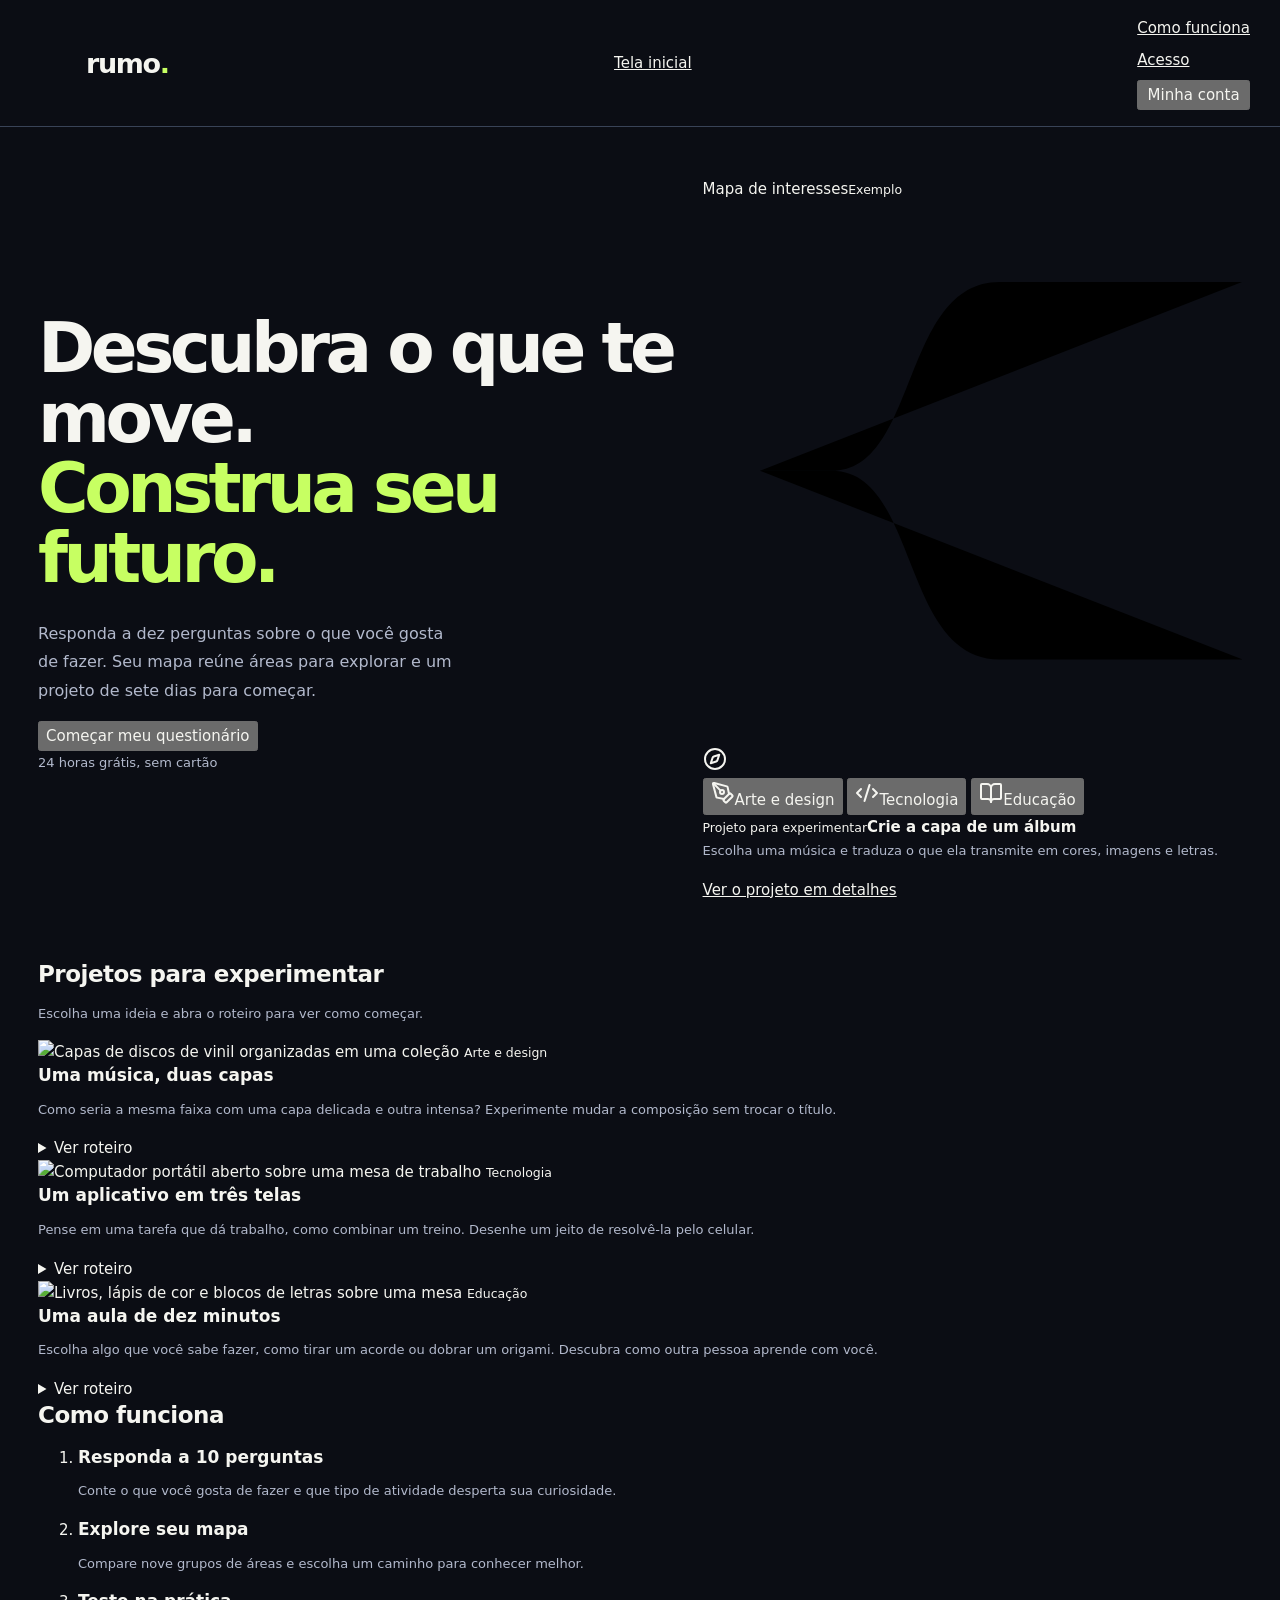
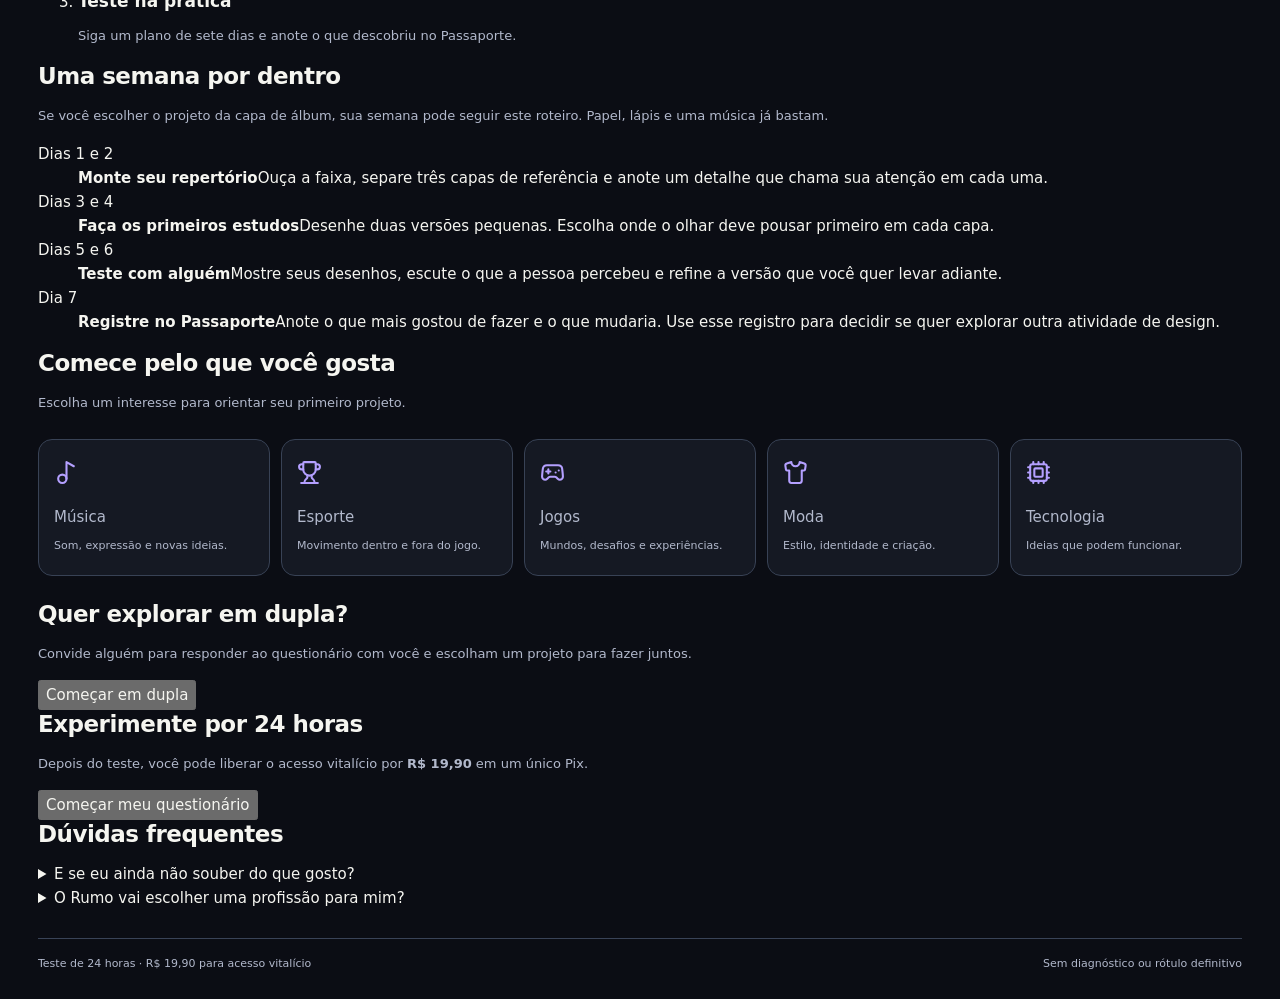
==== commit 979c7c78: "Adiciona botão Tela inicial no cabeçalho do Rumo" ====
--- a/public/storefront.html
+++ b/public/storefront.html
@@ -1406,7 +1406,7 @@
 @media(max-width:650px){#rumo-app-preview .rg-steps{grid-template-columns:1fr}#rumo-app-preview .rg-resume{align-items:stretch;flex-direction:column;padding:20px;gap:18px}#rumo-app-preview .rg-resume .rp-button{width:100%;justify-content:center}#rumo-app-preview .rg-step{padding:20px}#rumo-app-preview .rg-extra .rp-button{width:100%;justify-content:center}}
 </style>
 <link rel="stylesheet" href="/rumo-vitrine.css">
-<link rel="stylesheet" href="/navegacao.css"><header class="rp-header"><div class="rp-brand-wrap"><button class="rp-menu-btn" type="button" data-act="menu" aria-label="Abrir menu" aria-expanded="false" aria-controls="rp-navigation"><span class="menu-lines" aria-hidden="true"></span></button><button class="rp-logo-button" data-act="home" aria-label="Rumo, página inicial"><span class="rp-logo">rumo<span>.</span></span></button></div><nav class="vitrine-nav" aria-label="Navegação do site">
+<link rel="stylesheet" href="/navegacao.css"><header class="rp-header"><div class="rp-brand-wrap"><button class="rp-menu-btn" type="button" data-act="menu" aria-label="Abrir menu" aria-expanded="false" aria-controls="rp-navigation"><span class="menu-lines" aria-hidden="true"></span></button><button class="rp-logo-button" data-act="home" aria-label="Rumo, página inicial"><span class="rp-logo">rumo<span>.</span></span></button></div><a class="site-home-link" href="/">Tela inicial</a><nav class="vitrine-nav" aria-label="Navegação do site">
   <a href="#how">Como funciona</a>
   <a href="#acesso">Acesso</a>
   <button type="button" data-act="account" class="vitrine-account">Minha conta</button>
